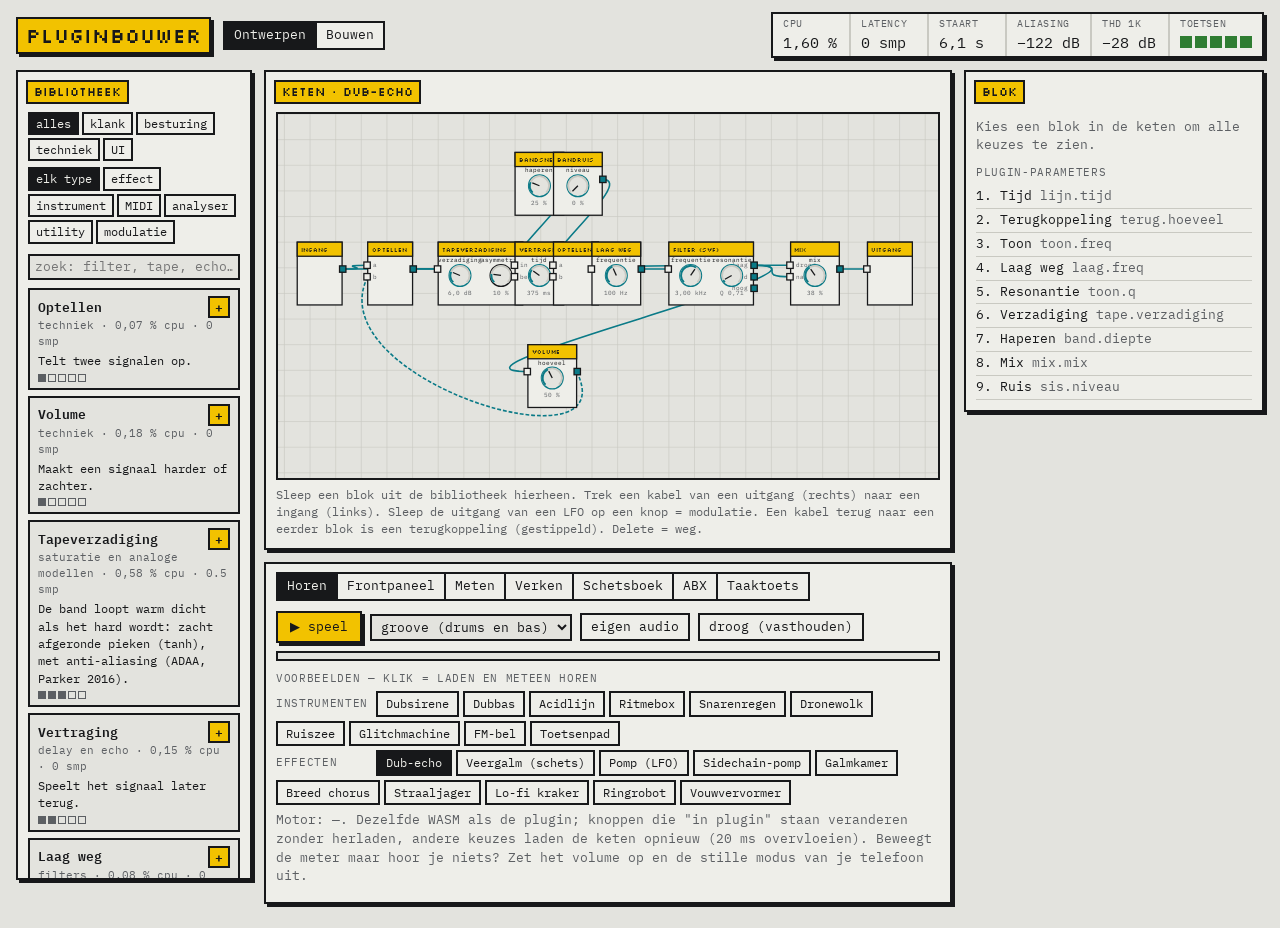
==== tool/index.html @ 1f8049a3 "Uitslag van de verse gesprekken: pakket v3 als effect (F4) en als instrument (G1–G3) F4 haalde 6 van" ====
<!doctype html>
<html lang="nl">
<head>
<meta charset="utf-8">
<meta name="viewport" content="width=device-width, initial-scale=1">
<title>De Pluginbouwer</title>
<meta name="description" content="Ontwerp een audio-plugin uit blokken, hoor en meet hem in de browser, en exporteer het bouwpakket voor Claude Code.">
<link rel="preconnect" href="https://fonts.googleapis.com">
<link rel="preconnect" href="https://fonts.gstatic.com" crossorigin>
<link rel="stylesheet" href="https://fonts.googleapis.com/css2?family=IBM+Plex+Mono:wght@400;600&family=Silkscreen&display=swap">
<style>
/* stijl.css — de werkbank van de Pluginbouwer. Tokens en regels uit design.md: rand 2px, hoeken 0, harde offset,
   geen gradiënten, geen blur, geen ronde kaartjes. */
:root {
  --bg: #e3e3de; --panel: #eeeee9; --ink: #17181a; --muted: #5c5f63; --tape: #f2c200;
  --trace: #0a7a87; --trace2: #b0450b; --ok: #2f7d32; --bad: #b3261e; --lijn: #c9c9c2;
  --schaduw: 3px 3px 0 var(--ink);
  color-scheme: light;
}
@media (prefers-color-scheme: dark) {
  :root:not([data-theme="light"]) {
    --bg: #1b1d1f; --panel: #232629; --ink: #e7e5dd; --muted: #9a9c9e; --tape: #f2c200;
    --trace: #40cbda; --trace2: #ff9455; --ok: #6fcf73; --bad: #ff6b5e; --lijn: #34383c;
    color-scheme: dark;
  }
}
:root[data-theme="dark"] {
  --bg: #1b1d1f; --panel: #232629; --ink: #e7e5dd; --muted: #9a9c9e; --tape: #f2c200;
  --trace: #40cbda; --trace2: #ff9455; --ok: #6fcf73; --bad: #ff6b5e; --lijn: #34383c;
  color-scheme: dark;
}

* { box-sizing: border-box; }
html, body { margin: 0; }
body {
  background: var(--bg); color: var(--ink);
  font: 13px/1.45 'IBM Plex Mono', ui-monospace, Menlo, Consolas, monospace;
  font-variant-numeric: tabular-nums;
  padding-block: 12px 24px; overflow-x: hidden;
  padding-left: max(16px, env(safe-area-inset-left, 0px)); padding-right: max(16px, env(safe-area-inset-right, 0px));
}
button, input, select { font: inherit; color: inherit; }
h3 { font-family: 'Silkscreen', 'IBM Plex Mono', monospace; font-weight: 400; font-size: 14px; margin: 6px 0; letter-spacing: .02em; }
p { margin: 6px 0; }
[hidden] { display: none !important; }

/* kop en readout */
.kop { display: flex; flex-wrap: wrap; gap: 12px; align-items: center; margin-bottom: 12px; }
.logo { font-family: 'Silkscreen', monospace; font-size: 20px; background: var(--tape); color: #17181a; padding: 2px 8px; border: 2px solid var(--ink); box-shadow: var(--schaduw); }
.stand { display: flex; }
.stand .seg + .seg { border-left: 0; }
.readout { display: flex; flex-wrap: wrap; gap: 0; margin-left: auto; border: 2px solid var(--ink); background: var(--panel); box-shadow: var(--schaduw); }
.rv { display: flex; flex-direction: column; padding: 3px 10px; border-right: 2px solid var(--lijn); min-width: 78px; }
.rv:last-child { border-right: 0; }
.rl { font-size: 10px; color: var(--muted); text-transform: uppercase; letter-spacing: .06em; }
.rw { font-size: 15px; white-space: nowrap; }
.pijl { margin-left: 4px; font-size: 11px; }
.pijl.ok, .ok { color: var(--ok); }
.pijl.bad, .bad { color: var(--bad); }
.blokjes { display: flex; gap: 3px; padding-top: 4px; }
.blokje { display: inline-block; width: 12px; height: 12px; border: 2px solid var(--bad); }
.blokje.ok { background: var(--ok); border-color: var(--ok); }

/* knoppen */
.seg { background: var(--panel); border: 2px solid var(--ink); padding: 3px 9px; cursor: pointer; border-radius: 0; }
.seg:hover { background: var(--bg); }
.seg.aan { background: var(--ink); color: var(--panel); }
.knopgroot { background: var(--tape); color: #17181a; border: 2px solid var(--ink); padding: 5px 12px; cursor: pointer; box-shadow: var(--schaduw); border-radius: 0; }
.knopgroot:active { transform: translate(2px, 2px); box-shadow: 1px 1px 0 var(--ink); }
button:focus-visible, input:focus-visible, select:focus-visible { outline: 2px solid var(--trace); outline-offset: 1px; }
input, select { background: var(--bg); border: 2px solid var(--ink); border-radius: 0; padding: 2px 5px; }
input[type="range"] { padding: 0; border: 0; accent-color: var(--trace); background: transparent; }

/* werkbank */
#werk { display: grid; grid-template-columns: 236px minmax(0, 1fr) 300px; gap: 12px; align-items: start; }
#midden { display: flex; flex-direction: column; gap: 12px; min-width: 0; }
.paneel { background: var(--panel); border: 2px solid var(--ink); box-shadow: var(--schaduw); padding: 10px; position: relative; min-width: 0; }
.tape { display: inline-block; font-family: 'Silkscreen', monospace; font-size: 12px; background: var(--tape); color: #17181a; padding: 1px 6px; border: 2px solid var(--ink); margin: -2px 0 8px -2px; }
.sub { font-size: 11px; color: var(--muted); text-transform: uppercase; letter-spacing: .06em; margin: 10px 0 4px; }
.zacht { color: var(--muted); }
.tip { color: var(--muted); font-size: 12px; margin-top: 6px; }

/* bibliotheek */
#bib { max-height: calc(100vh - 90px); overflow-y: auto; position: sticky; top: 12px; }
.chips { display: flex; flex-wrap: wrap; gap: 3px; margin-bottom: 6px; }
.chips .seg { padding: 1px 6px; font-size: 12px; }
.zoek { width: 100%; margin: 4px 0 8px; }
.kaart { border: 2px solid var(--ink); background: var(--bg); padding: 6px 8px; margin-bottom: 6px; cursor: grab; }
.kaart.later { opacity: .55; cursor: default; border-style: dashed; }
.kaart.gekozen { outline: 2px solid var(--tape); }
.kn { font-weight: 600; display: flex; justify-content: space-between; align-items: center; gap: 6px; }
.ks { font-size: 11px; color: var(--muted); }
.ku { font-size: 12px; margin-top: 2px; }
.plus { border: 2px solid var(--ink); background: var(--tape); color: #17181a; width: 22px; height: 22px; padding: 0; line-height: 16px; cursor: pointer; border-radius: 0; }
.bouw { display: flex; gap: 2px; margin-top: 4px; }
.bouw i { width: 8px; height: 8px; border: 1px solid var(--muted); display: inline-block; }
.bouw i.vol { background: var(--muted); }

/* keten */
.scroller { overflow-x: auto; }
.keten { width: 100%; min-width: 560px; height: auto; display: block; background: var(--bg); border: 2px solid var(--ink); touch-action: none; user-select: none; }
.raster line { stroke: var(--lijn); stroke-width: 1; }
.kabel { fill: none; stroke: var(--trace); stroke-width: 2.5; cursor: pointer; }
.kabel.terug { stroke-dasharray: 6 3; }
.kabel.gekozen { stroke: var(--tape); stroke-width: 4; }
.kabel.sleep { stroke: var(--tape); pointer-events: none; }
.mod { fill: none; stroke: var(--trace2); stroke-width: 2; stroke-dasharray: 6 3; pointer-events: none; }
.knoop .kast { fill: var(--panel); stroke: var(--ink); stroke-width: 2; }
.knoop.gekozen .kast { stroke: var(--tape); stroke-width: 3; }
.kopbalk { fill: var(--tape); stroke: var(--ink); stroke-width: 2; cursor: move; }
.koptekst { font: 10px 'Silkscreen', monospace; fill: #17181a; pointer-events: none; }
.poort { fill: var(--panel); stroke: var(--ink); stroke-width: 2; }
.poort.uit { fill: var(--trace); cursor: crosshair; }
.poort.modpoort { fill: var(--trace2); }
.poortnaam { font-size: 9px; fill: var(--muted); pointer-events: none; }
.poortnaam.r { text-anchor: end; }
.knop { cursor: ns-resize; }
.knopvlak { fill: var(--bg); stroke: var(--ink); stroke-width: 2; }
.knop.plugin .knopvlak { stroke: var(--trace); }
.boogbak { fill: none; stroke: var(--lijn); stroke-width: 3; }
.boog { fill: none; stroke: var(--trace); stroke-width: 3; }
.boog.gemod { stroke: var(--trace2); }
.naald { stroke: var(--ink); stroke-width: 2; }
.knoplabel, .knopwaarde { font-size: 10px; fill: var(--ink); text-anchor: middle; pointer-events: none; }
.knopwaarde { fill: var(--muted); }
.melding { position: fixed; z-index: 5; right: calc(16px + env(safe-area-inset-right, 0px)); bottom: calc(16px + env(safe-area-inset-bottom, 0px)); background: var(--ink); color: var(--panel); padding: 4px 10px; border: 2px solid var(--tape); }

/* inspector */
#inspector h3 { margin-top: 0; }
.let { border-left: 4px solid var(--trace2); padding-left: 6px; }
.regel { padding: 2px 0; border-bottom: 1px solid var(--lijn); }
.fouten { color: var(--bad); margin-top: 8px; }
.kv { border-collapse: collapse; margin: 8px 0; width: 100%; }
.kv td { padding: 2px 6px 2px 0; border-bottom: 1px solid var(--lijn); vertical-align: top; }
.kv td:first-child { color: var(--muted); white-space: nowrap; }
.knoprij { display: grid; grid-template-columns: 1fr auto auto; gap: 6px; align-items: center; margin-top: 8px; }
.knoprij label { display: flex; flex-direction: column; font-size: 12px; }
.knoprij input[type="range"] { width: 100%; }
.knoprij .w { min-width: 64px; text-align: right; }
.bereik { font-size: 11px; color: var(--muted); display: flex; flex-wrap: wrap; gap: 4px; align-items: center; margin: 4px 0 2px; }
.bereik input { width: 70px; padding: 1px 3px; }
.bereik input:not([type]) { width: 110px; }
.bereik.mod { border-left: 4px solid var(--trace2); padding-left: 6px; }
#inspector .knopgroot { margin-top: 12px; }

/* tabs */
.tabs { display: flex; flex-wrap: wrap; gap: 0; margin: -2px 0 10px; }
.tabs .seg + .seg { border-left: 0; }
.rij { display: flex; flex-wrap: wrap; gap: 8px; align-items: center; margin: 6px 0; }
.rij > div { min-width: 0; }
.meterbak { height: 10px; border: 2px solid var(--ink); background: var(--bg); margin: 8px 0; }
.meterbalk { height: 100%; width: 0; background: var(--trace); }
.bestand { border: 2px solid var(--ink); padding: 3px 9px; cursor: pointer; background: var(--panel); }
.bestand input { display: none; }
.grafiek { width: 100%; max-width: 520px; height: auto; background: var(--bg); border: 2px solid var(--ink); }
.as { stroke: var(--lijn); stroke-width: 1; }
.astekst { font-size: 9px; fill: var(--muted); text-anchor: middle; }
.reeks1 { fill: none; stroke: var(--trace); stroke-width: 2; }
.balk { fill: var(--trace2); }
.kaarten { display: grid; grid-template-columns: repeat(auto-fill, minmax(220px, 1fr)); gap: 8px; margin-top: 8px; }
.kaarten .kaart { cursor: default; }
.vergelijk { border-collapse: collapse; margin-top: 10px; font-size: 12px; }
.vergelijk th, .vergelijk td { border: 2px solid var(--ink); padding: 3px 7px; text-align: left; vertical-align: top; }
.vergelijk th { background: var(--tape); color: #17181a; font-weight: 400; }
.log { background: var(--bg); border: 2px solid var(--ink); padding: 8px; max-height: 340px; overflow: auto; white-space: pre-wrap; font-size: 12px; }
details { margin-top: 8px; }
summary { cursor: pointer; }

/* frontpaneel (mockup) */
.frontpaneel { background: #2a2620; color: #f2e9d4; border: 2px solid var(--ink); box-shadow: var(--schaduw); padding: 12px; display: inline-block; max-width: 100%; }
.fpnaam { font-family: 'Silkscreen', monospace; color: var(--tape); margin-bottom: 8px; }
.fprij { display: flex; flex-wrap: wrap; gap: 6px; }
.fpvak { border: 2px solid #f2e9d4; padding: 4px; }
.fpknop { width: 76px; height: auto; display: block; }
.frontpaneel .knopvlak { fill: #3a342b; stroke: #f2e9d4; }
.frontpaneel .naald { stroke: #f2e9d4; }
.frontpaneel .knoplabel { fill: #f2e9d4; }
.frontpaneel .knopwaarde { fill: #c9bd9f; }
.frontpaneel .boog { stroke: var(--tape); }
.frontpaneel .boogbak { stroke: #5a5246; }

/* bouwen */
#bouwen .rij { align-items: stretch; }
.blok { flex: 1 1 420px; min-width: 0; overflow-x: auto; }

@media (max-width: 1100px) {
  #werk { grid-template-columns: minmax(0, 1fr) 280px; }
  #bib { grid-column: 1 / -1; position: static; max-height: 320px; }
}
@media (max-width: 720px) {
  #werk { grid-template-columns: minmax(0, 1fr); }
  .readout { margin-left: 0; width: 100%; }
  .rv { min-width: 0; flex: 1 1 30%; }
  .blok { flex-basis: 100%; }
}

/* voorbeelden en toetsen (Horen) */
.voorbeelden { display: flex; flex-wrap: wrap; gap: 4px; align-items: center; margin: 4px 0; }
.voorbeelden > .zacht { min-width: 96px; font-size: 11px; text-transform: uppercase; letter-spacing: .06em; }
.voorbeelden .seg { padding: 2px 8px; font-size: 12px; }
.pad { display: flex; flex-wrap: wrap; gap: 0; margin: 6px 0; touch-action: none; user-select: none; }
.pad .seg { min-width: 40px; height: 44px; font-family: 'Silkscreen', monospace; }
.pad .seg + .seg { border-left: 0; }

</style>
</head>
<body>
<noscript>De Pluginbouwer heeft JavaScript nodig (de ketenmotor draait als WebAssembly).</noscript>
<script>
globalThis.PB_DATA = {"motor":"AGFzbQEAAAABvwEbYAN/f38Bf2AAAX9gAXwBf2ABfwBgAn9/AX9gAn98AX9gAX8Bf2ADf3x/AGACf3wAYAF8AXxgA39/fABgBH98fH8AYAJ/fwF8YAF/AXxgA39/fwBgBX9/f39/AGAFf3x8fHwAYAR/fHx8AXxgBH9/f38BfGACf3wBfGAFf3x8fHwBfGAFf3x8f3wBfGAHf3x8fHx8fAF8YAZ/fHx8fHwBfGAHf3x8fHx/fAF8YAh/fHx8fHx8fAF8YAN/[base64]/[base64]/QQAhAQJAAkBBAC0AwMiAgABFDQACQEEALQDByICAAA0AQQEhAQwBCwJAQQAtAMLIgIAADQBBAiEBDAELAkBBAC0Aw8iAgAANAEEDIQEMAQsCQEEALQDEyICAAA0AQQQhAQwBC0F/IQFBAC0AxciAgAANAUEFIQELAkAgAUECdEHQyICAAGoiAigCAA0AAkBBACgCkOO2gAAiAw0AQaDj9oAAIQNBAEGg4/aAADYCkOO2gAALAkAgA0EPakFwcSIDQYCAgAxqIgQ/AEEQdCIFTQ0AIAMgBWtB//+DDGpBEHZAAEF/Rw0AIAJBADYCAEF/[base64]/////DzcDACAFQcABakKAgICAgICA+D83AwAgBUG4AWpCADcDACAFQbABakF/NgIAIAVBqAFqQQA6AAAgBUGgAWpCADcDACAFQZgBakL/////DzcDACAFQZABakKAgICAgICA+D83AwAgBUGIAWpCADcDACAFQYABakF/NgIAIAVB+ABqQQA6AAAgBUHwAGpCADcDACAFQegAakL/////DzcDACAFQeAAakKAgICAgICA+D83AwAgBUHYAGpCADcDACAFQdAAakF/NgIAIAVByABqQQA6AAAgBUHAAGpCADcDACAFQThqQv////8PNwMAIAVBMGpCgICAgICAgPg/NwMAIAVBKGpCADcDACAFQSBqQX82AgAgBUEYakEANgIAIAVBEGpCgICAgHA3AwAgBUEIakKAgICAcDcDACAEQegBaiIEQYA6Rw0AC0GAeCEEA0AgAyAEaiIFQYDDAGpCADcDACAFQfjCAGpCADcDACAFQfDCAGpCgICAgICAgPg/[base64]/[base64]///[base64]/aiIDDQALCyACQYCAgAw2AgwgAiAIKAIANgIIIAcrAwAhDCACIAIpAgg3AwAgCSAMIAIQiYCAgAAgAEHoyICAAGpBAToAAAsgAkEQaiSAgICAACAGC4cKBAF/[base64]////[base64]/[base64]/Knx0k1iUD+iIAGiRFK4HoXrUfA/[base64]/oiABokRSuB6F61HwP6JEAAAAAAAAIECgIgwgCiAMIApkGyEKCyAJQegBaiEJIAtBf2oiCw0ACyAKRAAAAAAAABBAoCEKQQEhCQNAIAkiC0EBdCEJIAogC7hkDQALIAMgC0EDdGpBEGohAwsgCEEBaiIIIAJHDQALCyADC+kjAQJ/IABCgICAgICA3PPAADcDCCAAQQA2AgBBgHohAQNAIAAgAWoiAkHoBmpCgICAgICAgPg/NwMAIAJB4AZqQgA3AwAgAkHYBmpCADcDACACQdAGakKAgICAgICA+D83AwAgAkHIBmpCADcDACACQcAGakIANwMAIAJBuAZqQoCAgICAgID4PzcDACACQbAGakIANwMAIAJBqAZqQgA3AwAgAkGgBmpCgICAgICAgPg/NwMAIAJBmAZqQgA3AwAgAkGQBmpCADcDACABQeAAaiIBDQALIABBAToAkAZBgGQhAQNAIAAgAWoiAkGAL2pCADcDACACQfguakIANwMAIAJB8C5qQgA3AwAgAkHoLmpCADcDACACQeAuakIANwMAIAJB2C5qQgA3AwAgAkHQLmpCgICAgICAgPg/[base64]/yz5pOo+z83AwAgAkHw0gBqQgA3AwAgAkHo0gBqQgA3AwAgAkHg0gBqQoCAgICAgID4PzcDACACQdjSAGpCADcDACACQdDSAGpCADcDACACQcjSAGpCADcDACACQcDSAGpCADcDACACQbjSAGpCADcDACACQbDSAGpCzff8s+aTqPs/[base64]/fzcDACACQeDuAWpCgICAgICAgPi/fzcDACACQdzuAWpBADoAACACQdjuAWpBADYCACACQdDuAWpCADcDACACQcjuAWpCADcDACACQcDuAWpCADcDACACQbjuAWpCADcDACACQbDuAWpCgICAgICAgPi/fzcDACACQajuAWpCgICAgICAgPi/fzcDACACQaTuAWpBADoAACACQaDuAWpBADYCACACQZjuAWpCADcDACABQfAAaiIBDQALQYBgIQEDQCAAIAFqIgJBkI8CakIANwMAIAJBiI8CakKAgICAgICA+L9/NwMAIAJBgI8CakKAgICAgICA+L9/NwMAIAJB+I4CakEANgIAIAJB8I4CakIANwMAIAJB6I4CakIANwMAIAJB4I4CakKAgICAkLfem55/NwMAIAJB2I4CakIANwMAIAJB0I4CakIANwMAIAJByI4CakKAgICAgICA+L9/NwMAIAJBwI4CakKAgICAgICA+L9/NwMAIAJBuI4CakEANgIAIAJBsI4CakIANwMAIAJBqI4CakIANwMAIAJBoI4CakKAgICAkLfem55/NwMAIAJBmI4CakIANwMAIAFBgAFqIgENAAtBgFAhAQNAIAAgAWoiAkHQvwJqQbnz3fF5NgIAIAJByL8CakIANwMAIAJBwL8CakIANwMAIAJBuL8CakIANwMAIAJBsL8CakIANwMAIAJBqL8CakKAgICAgICA+L9/[base64]/fzcDACACQcC+AmpCADcDACACQbi+AmpCADcDACACQbC+AmpCADcDACACQai+AmpCADcDACACQaC+AmpCADcDACACQZi+AmpCADcDACABQcABaiIBDQALQYDAfiEBA0AgACABaiICQZCBBGpCADcDACACQYiBBGpCgICAgICAgPi/fzcDACACQYCBBGpCgICAgICAgPi/fzcDACACQfiABGpCgICAgICAgPi/[base64]/A2pCADcDACACQfD/A2pCADcDACACQej/A2pCADcDACACQeD/A2pCADcDACACQdj/A2pCADcDACACQdD/A2pCADcDACACQcj/A2pCADcDACACQcD/A2pCADcDACACQbj/A2pCADcDACACQbD/A2pCADcDACACQaj/A2pCADcDACACQaD/A2pCADcDACACQZj/A2pCADcDACACQZD/A2pCADcDACACQYj/A2pCADcDACACQYD/[base64]/[base64]/oqAiByAJRHY8eTXvOeo9oiIIIAcgCKEiCCAIIAggCKIiByAHIAcgByAHRNCkvnJpN2Y+okTxa9LFQb27vqCiRCzeJa9qVhE/oKJEk72+FmzBZr+gokQ+VVVVVVXFP6CioSIHokQAAAAAAAAAQCAHoaOhoSEHAkACQCAJmUQAAAAAAADgQWNFDQAgCaohCgwBC0GAgICAeCEKCyAHRAAAAAAAAPA/oCEHAkAgCkGCeEoNACAHIApB5w9qrUI0hr+iRAAAAAAAAHABoiEIDAELIAcgB6AgByAKQf8HSiILGyAKIAtrQf8Haq1CNIa/[base64]/aiIGDQALCyAQKwMARPyp8dJNYlA/[base64]/NwMAIAAgDEEYbGohAgJAAkAgACgCACIFKAIAIgZBAU4NAEQAAAAAAAAgQCEHDAELIAVB4AFqIQVEAAAAAAAAIEAhBwNAAkAgBUGofmooAgBBBUcNACAFQbR+aigCACAMRw0AIAEgBSsDAET8qfHSTWJQP6KiRFK4HoXrUfA/okQAAAAAAAAgQKAiCCAHIAggB2QbIQcLIAVB6AFqIQUgBkF/aiIGDQALCyACQZiSAWohAyAHRAAAAAAAABBAoCEHQQEhBgNAIAYiBUEBdCEGIAcgBbhkDQALAkACQAJAIARFDQAgCyAEQQ9qQXBxIhEgBGsgBUEDdGoiBk8NAQsgA0EANgIAIAJBnJIBakEANgIADAELIAMgETYCACACQZySAWogBUF/[base64]/[base64]/okQAAAAAAAAgQKBEAAAAAAAAEECgIQdBASEGA0AgBiIFQQF0IQYgByAFuGQNAAsCQAJAAkAgBEUNACALIARBD2pBcHEiESAEayAFQQN0aiIGTw0BCyAKQgA3AwAMAQsgCiARNgIAIAogBUF/[base64]/aiIGDQAMBAsLIApCADcCDCAKQQA2AhQMBgsgCkIANwNAIApBADYCSAwFCyAKQgA3AxgLIApBADYCICAPQWtqDgUAAgICAQILIAAgDEGABmxqQZi+AmohEiAAKwMIRD8r/ik0lMQ/[base64]/[base64]/oiIIRAAAAAAAACRAIAhEAAAAAAAAJEBjG0QYLURU+yEJQKIgB6MiBxCMgICAACAHEI2AgIAAoyIHIAdEAAAAAAAA8D+gozkDACAFQaiqBGogACsDCCIHRFyPwvUoXN8/[base64]/IABEpGR3NJxrREAgAaM5AxggAERQaesxxygOQCABozkDEAJAAkBE0iEzf3zZIsAgAaMiASABYQ0AIAEhAgwBC0QAAAAAAADwfyECIAFECtejcD0uhkBkDQBEAAAAAAAAAAAhAiABRNejcD0KSYfAYw0AIAEgAUT+gitlRxX3P6JEAAAAAAAA4D+gnCIDRAAA4P5CLua/oqAiASADRHY8eTXvOeo9oiICIAEgAqEiAiACIAIgAqIiASABIAEgASABRNCkvnJpN2Y+okTxa9LFQb27vqCiRCzeJa9qVhE/oKJEk72+FmzBZr+gokQ+VVVVVVXFP6CioSIBokQAAAAAAAAAQCABoaOhoSEBAkACQCADmUQAAAAAAADgQWNFDQAgA6ohBAwBC0GAgICAeCEECyABRAAAAAAAAPA/oCEBAkAgBEGCeEoNACABIARB5w9qrUI0hr+iRAAAAAAAAHABoiECDAELIAEgAaAgASAEQf8HSiIFGyAEIAVrQf8Haq1CNIa/oiECCyAARAAAAAAAAPA/IAKhOQMoC/oIAgN8An8CQAJARF44VSl6al/AIAGjIgIgAmENACACIQMMAQtEAAAAAAAA8H8hAyACRArXo3A9LoZAZA0ARAAAAAAAAAAAIQMgAkTXo3A9CkmHwGMNACACIAJE/oIrZUcV9z+iRAAAAAAAAOA/oJwiBEQAAOD+Qi7mv6KgIgIgBER2PHk17znqPaIiAyACIAOhIgMgAyADIAOiIgIgAiACIAIgAkTQpL5yaTdmPqJE8WvSxUG9u76gokQs3iWvalYRP6CiRJO9vhZswWa/oKJEPlVVVVVVxT+goqEiAqJEAAAAAAAAAEAgAqGjoaEhAgJAAkAgBJlEAAAAAAAA4EFjRQ0AIASqIQUMAQtBgICAgHghBQsgAkQAAAAAAADwP6AhAgJAIAVBgnhKDQAgAiAFQecPaq1CNIa/okQAAAAAAABwAaIhAwwBCyACIAKgIAIgBUH/B0oiBhsgBSAGa0H/B2qtQjSGv6IhAwsgAEQAAAAAAADwPyADoTkDCAJAAkBEO0PVWYyik8AgAaMiAiACYQ0AIAIhAwwBC0QAAAAAAADwfyEDIAJECtejcD0uhkBkDQBEAAAAAAAAAAAhAyACRNejcD0KSYfAYw0AIAIgAkT+gitlRxX3P6JEAAAAAAAA4D+gnCIERAAA4P5CLua/oqAiAiAERHY8eTXvOeo9oiIDIAIgA6EiAyADIAMgA6IiAiACIAIgAiACRNCkvnJpN2Y+okTxa9LFQb27vqCiRCzeJa9qVhE/oKJEk72+FmzBZr+gokQ+VVVVVVXFP6CioSICokQAAAAAAAAAQCACoaOhoSECAkACQCAEmUQAAAAAAADgQWNFDQAgBKohBQwBC0GAgICAeCEFCyACRAAAAAAAAPA/oCECAkAgBUGCeEoNACACIAVB5w9qrUI0hr+iRAAAAAAAAHABoiEDDAELIAIgAqAgAiAFQf8HSiIGGyAFIAZrQf8Haq1CNIa/oiEDCyAARAAAAAAAAPA/IAOhOQMQAkACQEQJlEpwL4vIwCABoyICIAJhDQAgAiEDDAELRAAAAAAAAPB/IQMgAkQK16NwPS6GQGQNAEQAAAAAAAAAACEDIAJE16NwPQpJh8BjDQAgAiACRP6CK2VHFfc/okQAAAAAAADgP6CcIgREAADg/kIu5r+ioCICIAREdjx5Ne856j2iIgMgAiADoSIDIAMgAyADoiICIAIgAiACIAJE0KS+cmk3Zj6iRPFr0sVBvbu+oKJELN4lr2pWET+gokSTvb4WbMFmv6CiRD5VVVVVVcU/oKKhIgKiRAAAAAAAAABAIAKho6GhIQICQAJAIASZRAAAAAAAAOBBY0UNACAEqiEFDAELQYCAgIB4IQULIAJEAAAAAAAA8D+gIQICQCAFQYJ4Sg0AIAIgBUHnD2qtQjSGv6JEAAAAAAAAcAGiIQMMAQsgAiACoCACIAVB/wdKIgYbIAUgBmtB/wdqrUI0hr+iIQMLIABEAAAAAAAA8D8gA6E5AxggACABRAAAAAAAcOdAo585AyALtAQDAXwBfgF8IAAgAESDyMltMF/kP6JEAAAAAAAA4D+gnCIBRAAAQFT7Ifm/oqAgAUQAAGAaYbTQvaKgIAFEAAAALooZo7uioCEAAkACQCABmUQAAAAAAADgQ2NFDQAgAbAhAgwBC0KAgICAgICAgIB/IQILIAAgAKIhAQJAAkACQAJAIAKnQQNxDgMAAQIDCyAAIAAgAaIgASABIAEgASABRHzVz1o62eU9okTrnCuK5uVavqCiRH3+sVfjHcc+oKJE1WHBGaABKr+gokSm+BARERGBP6CiRElVVVVVVcW/oKKgDwtEAAAAAAAA8D8gAUQAAAAAAADgP6IiAKEiA0QAAAAAAADwPyADoSAAoSABIAEgASABIAEgASABRNQ4iL7p+qi9okTEsbS9nu4hPqCiRK1SnIBPfpK+oKJEkBXLGaAB+j6gokR3UcEWbMFWv6CiRExVVVVVVaU/oKKioKAPCyAAIAAgAaIgASABIAEgASABRHzVz1o62eU9okTrnCuK5uVavqCiRH3+sVfjHcc+oKJE1WHBGaABKr+gokSm+BARERGBP6CiRElVVVVVVcW/oKKgmg8LRAAAAAAAAPA/IAFEAAAAAAAA4D+iIgChIgNEAAAAAAAA8D8gA6EgAKEgASABIAEgASABIAEgAUTUOIi+6fqovaJExLG0vZ7uIT6gokStUpyAT36SvqCiRJAVyxmgAfo+oKJEd1HBFmzBVr+gokRMVVVVVVWlP6CioqCgmgu0BAMBfAF+AXwgACAARIPIyW0wX+Q/okQAAAAAAADgP6CcIgFEAABAVPsh+b+ioCABRAAAYBphtNC9oqAgAUQAAAAuihmju6KgIQACQAJAIAGZRAAAAAAAAOBDY0UNACABsCECDAELQoCAgICAgICAgH8hAgsgACAAoiEBAkACQAJAAkAgAqdBA3EOAwABAgMLRAAAAAAAAPA/[base64]/rFX4x3HPqCiRNVhwRmgASq/oKJEpvgQERERgT+gokRJVVVVVVXFv6CioJoPC0QAAAAAAADwPyABRAAAAAAAAOA/oiIAoSIDRAAAAAAAAPA/IAOhIAChIAEgASABIAEgASABIAFE1DiIvun6qL2iRMSxtL2e7iE+oKJErVKcgE9+kr6gokSQFcsZoAH6PqCiRHdRwRZswVa/oKJETFVVVVVVpT+goqKgoJoPCyAAIAAgAaIgASABIAEgASABRHzVz1o62eU9okTrnCuK5uVavqCiRH3+sVfjHcc+oKJE1WHBGaABKr+gokSm+BARERGBP6CiRElVVVVVVcW/oKKgC/0RAhZ/[base64]/[base64]/[base64]/[base64]/[base64]/[base64]/[base64]/AXwHfyAAIAFEAAAAAAAAAAAgAUQAAAAAAAAAAGQbOQOYwgQCQCAAKAIAIgRFDQAgA0UNACAEKAIAIgVBAUgNAAJAAkAgAkQAAAAAAAAQQKIiASABRAAAAAAAALA/[base64]/[base64]/AnwGfwF8AX4CfEQAAAAAAAAAACEBAkACQCAAKAIAIgIoAgAiA0EBSA0AIAJB/AFqIQQgA0H+////[base64]/okQpXI/[base64]/[base64]/IAFEAAAAAAAAAABkGw8LRAAAAAAAAPC/IQ8CQCAHRCuHFtnO9+8/Zg0AAkAgB0T8qfHSTWJQP2NFDQAgCESamZmZmZm5P6AgAaAPC0QAAAAAAAD4fyEPAkAgB0QAAAAAAAAAAGZFDQBEAAAAAAAA8P8hDyAHRAAAAAAAAAAAYQ0AAkAgB71C//////////f/AFgNACAHIQ8MAQsgB0QAAAAAAABQQ6IgByAHRAAAAAAAABAAYyIKG70iEEI0iKdB/w9xQct3QYF4IAobaiAQQv////////8Hg0KAgICAgICA+D+EvyIPRM07f2aeoPY/ZCIKarciEUQAAOD+Qi7mP6IgD0QAAAAAAADgP6IgDyAKG0QAAAAAAADwv6AiByAHRAAAAAAAAOA/oqIiEiARRHY8eTXvOeo9oiAHIAdEAAAAAAAAAECgoyIPIBIgDyAPoiIRIBGiIg8gDyAPRJ/GeNAJmsM/okSveI4dxXHMP6CiRAT6l5mZmdk/oKIgESAPIA8gD0REUj7fEvHCP6JE3gPLlmRGxz+gokRZkyKUJEnSP6CiRJNVVVVVVeU/oKKgoKKgoSAHoaEhDwtEAAAAAAAATkAgASAIRAAAAAAAABLAIA9EDuUmFXvL2z+io0QAAAAAAADwP6CiRJqZmZmZmbk/[base64]/1MBQx/A3wKfwF9A3wjgICAgABBIGsiBSSAgICAAAJAIARFDQAgACgCACgCACEGIABBEGohByAAQRhqIQhBACEJA0AgACgCACgCBCEKAkAgAC0AkAYiC0UNAAJAIApBAUgNACAKQQNxIQxBACENAkAgCkEESQ0AIApB/P///wdxIQ5BACENIAAhDwNAIA9BGGogD0EQaisDADkDACAPQTBqIA9BKGorAwA5AwAgD0HIAGogD0HAAGorAwA5AwAgD0HgAGoiECAPQdgAaisDADkDACAQIQ8gDiANQQRqIg1HDQALCyAMRQ0AIAggDUEYbGohDwNAIA8gD0F4aisDADkDACAPQRhqIQ8gDEF/[base64]/oiAXKwMAEIyAgIAARGEyVTAqqVM/[base64]/RAAAAAAAAPA/IBIgEkQAAAAAAADwP2QbIBJEexSuR+F6hD9jG2MhHAsCQAJAIA9BsAFqKAIAIhdBAEgNACAAIBdBGGxqQRhqKwMAIA9BwAFqKwMAoiESDAELIA9BuAFqKwMAIRILAkACQCASIBhBoLIEaigCALegROn3ov4Dk60/oiISIBJhDQAgEiERDAELRAAAAAAAAPB/IREgEkQK16NwPS6GQGQNAEQAAAAAAAAAACERIBJE16NwPQpJh8BjDQAgEiASRP6CK2VHFfc/okQAAAAAAADgP6CcIhNEAADg/kIu5r+ioCISIBNEdjx5Ne856j2iIhEgEiARoSIRIBEgESARoiISIBIgEiASIBJE0KS+cmk3Zj6iRPFr0sVBvbu+oKJELN4lr2pWET+gokSTvb4WbMFmv6CiRD5VVVVVVcU/oKKhIhKiRAAAAAAAAABAIBKho6GhIRICQAJAIBOZRAAAAAAAAOBBY0UNACATqiEXDAELQYCAgIB4IRcLIBJEAAAAAAAA8D+gIRICQCAXQYJ4Sg0AIBIgF0HnD2qtQjSGv6JEAAAAAAAAcAGiIREMAQsgEiASoCASIBdB/wdKIh0bIBcgHWtB/[base64]/[base64]/[base64]/[base64]/[base64]/C9Shc3z+iIhMgEiATIBJjG0QYLURU+yEJQKIgEkQAAAAAAADwP2MbIBGjIhIQjICAgAAgEhCNgICAAKMiEiASRAAAAAAAAPA/[base64]/C9Shc3z+iIh8gEiAfIBJjG0QYLURU+yEJQKIgEkQAAAAAAADwP2MbIBOjIhIQjICAgAAhEyASEI2AgIAAIRIgACAPQZABbGogDEHIAGxqIgpBsC5qRAAAAAAAAPA/RJqZmZmZmak/IBEgEUSamZmZmZmpP2MboyIROQMAIApBmC5qRAAAAAAAAPA/[base64]/ktItDljGyATIBNEoMLr/ktItLlkGzkDACAKQdAuaiAROQMAIAtEAAAAAAAAAAAgEiASoCAfoSITIBNEoMLr/ktItDljGyATIBNEoMLr/ktItLlkGzkDACANIBI5AwAgDSAROQMIIA0gDisDADkDEAwPCwJAAkAgCkE4aigCAEF/Sg0AIApB6ABqKAIAQQBIDQELIApB4AFqKwMAIREgACAPQQAgDBCfgICAACESRPyp8dJNYlA/IAAgD0EBIAwQn4CAgAAiEyATRPyp8dJNYlA/YxsiEyAToCEfRBgtRFT7IRlAIAArAwgiE0Rcj8L1KFzfP6IiICASICAgEmMbRBgtRFT7IRlAoiASRAAAAAAAAPA/[base64]/ISELIBUgICARRAAAAAAAAPA/[base64]/ktItDljGyARIBFEoMLr/ktItLlkGzkDACALRAAAAAAAAAAAIB8gEiAKQaASaisDAKIgEyAKQbASaisDAKKhoCISIBJEoMLr/ktItDljGyASIBJEoMLr/[base64]/IREMAQsgACAVQTBsaiALaiAOQRBqKAIAQQN0akGYBmorAwAhEQsgEiARoiETAkACQCAAIA9BAyAMEJ+AgIAARHsUrkfheoQ/okTp96L+A5OtP6IiEiASYQ0AIBIhEQwBC0QAAAAAAADwfyERIBJECtejcD0uhkBkDQBEAAAAAAAAAAAhESASRNejcD0KSYfAYw0AIBIgEkT+gitlRxX3P6JEAAAAAAAA4D+gnCIfRAAA4P5CLua/oqAiEiAfRHY8eTXvOeo9oiIRIBIgEaEiESARIBEgEaIiEiASIBIgEiASRNCkvnJpN2Y+okTxa9LFQb27vqCiRCzeJa9qVhE/oKJEk72+FmzBZr+gokQ+VVVVVVXFP6CioSISokQAAAAAAAAAQCASoaOhoSESAkACQCAfmUQAAAAAAADgQWNFDQAgH6ohDgwBC0GAgICAeCEOCyASRAAAAAAAAPA/oCESAkAgDkGCeEoNACASIA5B5w9qrUI0hr+iRAAAAAAAAHABoiERDAELIBIgEqAgEiAOQf8HSiIVGyAOIBVrQf8Haq1CNIa/oiERCyATIBGiIRICQCAAKAIAIBBqQRRqKAIAQQBIDQAgACAPQQIgDBCfgICAACERAkACQCAAKAIAIBBqIhBBFGooAgAiDkEATg0ARAAAAAAAAAAAIRMMAQsgACAOQTBsaiALaiAQQRhqKAIAQQN0akGYBmorAwAhEwsgEiARIBOiRAAAAAAAAPA/[base64]/[base64]/oKIiEiARoaKgIhEgEUSgwuv+S0i0OWMbIBEgEUSgwuv+S0i0uWQbIhM5AwAgCkHImAFqIgtEAAAAAAAAAAAgCysDACIRIApBqJgBaisDACASIBGhoqAiESARRKDC6/5LSLQ5YxsgESARRKDC6/5LSLS5ZBsiHzkDACAKQdCYAWoiC0QAAAAAAAAAACALKwMAIhEgCkGwmAFqKwMAIBIgEaGioCIRIBFEoMLr/ktItDljGyARIBFEoMLr/ktItLlkGyIROQMAIA0gACAPQQAgDBCfgICAACARRKmAQfO1Pjc/oiAfRGiXb31Yb1Q/oiASRJUlnfXnqkI/oiATRHnLF6wfOHo/[base64]/[base64]/[base64]/[base64]/IBEgEUQAAAAAAADwP2QbRAAAAAAAAPA/oEQYLURU+yHpP6IgEUQAAAAAAADwv2MbIRECQCAMDQAgERCNgICAACETDAELIBEQjICAgAAhEwsgDSASIBOiOQMACyAPQQFqIg8gBkcNAAsLIAxBAWoiDCADRw0ACwsgCUEBaiIJIARHDQALCyAFQSBqJICAgIAAC7wXBgJ/[base64]/oIrZUcV9z+iRAAAAAAAAOA/oJwiB0QAAOD+Qi7mv6KgIgUgB0R2PHk17znqPaIiBiAFIAahIgYgBiAGIAaiIgUgBSAFIAUgBUTQpL5yaTdmPqJE8WvSxUG9u76gokQs3iWvalYRP6CiRJO9vhZswWa/oKJEPlVVVVVVxT+goqEiBaJEAAAAAAAAAEAgBaGjoaEhBQJAAkAgB5lEAAAAAAAA4EFjRQ0AIAeqIQQMAQtBgICAgHghBAsgBUQAAAAAAADwP6AhBQJAIARBgnhKDQAgBSAEQecPaq1CNIa/okQAAAAAAABwAaIhBgwBCyAFIAWgIAUgBEH/B0oiCBsgBCAIa0H/[base64]/RAAAAAAAAPA/IAQbIQYMAQsCQAJAIAZELUMc6+I2Gj9jRQ0AIAZEAAAAAAAA8D8gBiAGoiIHIAdEERERERERwb+iRFVVVVVVVdU/oKKhoiEGDAELAkACQCAGRAAAAAAAAADAoiIGIAZhDQAgBiEHDAELRAAAAAAAAPB/IQcgBkQK16NwPS6GQGQNAEQAAAAAAAAAACEHIAZE16NwPQpJh8BjDQAgBiAGRP6CK2VHFfc/okQAAAAAAADgP6CcIglEAADg/kIu5r+ioCIGIAlEdjx5Ne856j2iIgcgBiAHoSIHIAcgByAHoiIGIAYgBiAGIAZE0KS+cmk3Zj6iRPFr0sVBvbu+oKJELN4lr2pWET+gokSTvb4WbMFmv6CiRD5VVVVVVcU/oKKhIgaiRAAAAAAAAABAIAaho6GhIQYCQAJAIAmZRAAAAAAAAOBBY0UNACAJqiEEDAELQYCAgIB4IQQLIAZEAAAAAAAA8D+gIQYCQCAEQYJ4Sg0AIAYgBEHnD2qtQjSGv6JEAAAAAAAAcAGiIQcMAQsgBiAGoCAGIARB/wdKIgMbIAQgA2tB/wdqrUI0hr+iIQcLRAAAAAAAAPA/IAehIAdEAAAAAAAA8D+goyEGCyAGmiAGIAVEAAAAAAAAAABjGyEGCyAAIAFBA3RqQZi6AWoiBCAGOQMAIAUQrYCAgAAhBSAEKwMAIQYMBQsgBEE4aigCAEF/Sg0CIAAgAUEFdGpBmNIAaiEEAkACQCADIAFB6AFsaiIDQSBqKAIAIghBAEgNACAAIAhBGGxqQRhqKwMAIANBMGorAwCiIQUMAQsgA0EoaisDACEFCyAERBgtRFT7IQlAIAArAwgiBkRcj8L1KFzfP6IiByAFIAcgBWMbRBgtRFT7IQlAoiAFRAAAAAAAAPA/YxsgBqMiBRCMgICAACAFEI2AgIAAoyIFIAVEAAAAAAAA8D+gozkDAAJAAkAgACgCACABQegBbGoiAUEgaigCACIDQX9KDQAgAUEoaisDACEFDAELIAAgA0EYbGpBGGorAwAgAUEwaisDAKIhBQsgBEQYLURU+yEJQCAAKwMIIgZEXI/C9Shc3z+iIgcgBSAHIAVjG0QYLURU+yEJQKIgBUQAAAAAAADwP2MbIAajIgUQjICAgAAgBRCNgICAAKMiBSAFRAAAAAAAAPA/[base64]/YxsgB6MiBRCMgICAACEHIAUQjYCAgAAhBSAERAAAAAAAAPA/RJqZmZmZmak/IAYgBkSamZmZmZmpP2MboyIGOQMYIAREAAAAAAAA8D8gByAFoyIFIAYgBaCiRAAAAAAAAPA/[base64]/YxsgB6MiBRCMgICAACEHIAUQjYCAgAAhBSAERAAAAAAAAPA/RJqZmZmZmak/IAYgBkSamZmZmZmpP2MboyIGOQNgIAREAAAAAAAA8D8gByAFoyIFIAYgBaCiRAAAAAAAAPA/oKMiBjkDSCAEIAUgBqIiBjkDUCAEIAUgBqI5A1gPCyAEQThqKAIAQX9KDQAgAyABQegBbCILaiIIQegAaigCAEF/[base64]/C9Shc3z+iIgkgBSAJIAVjG0QYLURU+yEZQKIgBUQAAAAAAADwP2MbIAejIgUQjYCAgAAhByAFEIyAgIAARPyp8dJNYlA/IAYgBkT8qfHSTWJQP2MbIgUgBaCjIQUCQAJAAkACQAJAIAoOAwABAgMLRAAAAAAAAPA/IAehIgZEAAAAAAAA4D+iIg4hCQwDCyAHRAAAAAAAAPA/oCIJmiEGIAlEAAAAAAAA4D+iIg4hCQwCCyAFmiEJRAAAAAAAAAAAIQYgBSEODAELIAdEAAAAAAAAAMCiIQZEAAAAAAAA8D8hDkQAAAAAAADwPyEJCyAAIARqIgFBuBJqRAAAAAAAAPA/[base64]/IAAgACsDUCAAKwNIoCIBOQNIAkACQCABRAAAAAAAAPA/[base64]/oCIBRAAAAAAAAPA/Zg0ACyAAIAg2AmggACABOQNIIAAgAzkDQCAAIAU5AyggACAGOQMgIAAgBzkDGCAAIAQ5AzggACACOQMwCyAAIAArA1ggACsDYCACRLgehetRuI4/okTAs/eq2dlFQKJEAAAAAAAA8D+goqAiBkQYLURU+yEZwKAgBiAGRBgtRFT7IRlAZhsiBkQYLURU+yEZQKAgBiAGRAAAAAAAAAAAYxsiBjkDWCAEIAEgAyAEoaKgRDBCPgnolW0/oiAGEIyAgIAAROPqJg/tBWg/oqALhQMBA38gACAAKwMQRBEREREREbE/RAAAAAAAOI9AIAEgAUQAAAAAADiPQGQbRBEREREREbE/oiABRAAAAAAAAPA/YxtEAAAAAAAAAABEzczMzMzM3D8gAyADRM3MzMzMzNw/ZBsgA0QAAAAAAAAAAGMbIgOaIAMgACgCBCIFQQFxG0QAAAAAAADwP6AgBKKjoCIDOQMQAkAgA0QAAAAAAADwP2ZFDQAgACADRAAAAAAAAPC/[base64]/RzoADAJAIAZBgH9GDQAgACAGNgIICyAHQdCIgIAAai8BACAFQQ9zdkEBcSEFCyAAIAU6AA0LC6UFBAJ8AX8BfAF/[base64]/IAIgAkQAAAAAAADwP2QbIAJEAAAAAAAAAABjGyICRAAAAAAAAAAAZQ0AIAUgACsDECIHoSEFAkACQES4HoXrUbiuvyAERAAAAAAAABjAoiABRHsUrkfheoQ/YxsgAiADoqMiASABYQ0AIAEhAgwBC0QAAAAAAADwfyECIAFECtejcD0uhkBkDQBEAAAAAAAAAAAhAiABRNejcD0KSYfAYw0AIAEgAUT+gitlRxX3P6JEAAAAAAAA4D+gnCIDRAAA4P5CLua/oqAiASADRHY8eTXvOeo9oiICIAEgAqEiAiACIAIgAqIiASABIAEgASABRNCkvnJpN2Y+okTxa9LFQb27vqCiRCzeJa9qVhE/oKJEk72+FmzBZr+gokQ+VVVVVVXFP6CioSIBokQAAAAAAAAAQCABoaOhoSEBAkACQCADmUQAAAAAAADgQWNFDQAgA6ohBgwBC0GAgICAeCEGCyABRAAAAAAAAPA/oCEBAkAgBkGCeEoNACABIAZB5w9qrUI0hr+iRAAAAAAAAHABoiECDAELIAEgAaAgASAGQf8HSiIIGyAGIAhrQf8Haq1CNIa/[base64]/okQAAAAAAADgP6CcIgtEAADg/kIu5r+ioCIJIAtEdjx5Ne856j2iIgogCSAKoSIKIAogCiAKoiIJIAkgCSAJIAlE0KS+cmk3Zj6iRPFr0sVBvbu+oKJELN4lr2pWET+gokSTvb4WbMFmv6CiRD5VVVVVVcU/oKKhIgmiRAAAAAAAAABAIAmho6GhIQkCQAJAIAuZRAAAAAAAAOBBY0UNACALqiEFDAELQYCAgIB4IQULIAlEAAAAAAAA8D+gIQkCQCAFQYJ4Sg0AIAcgCSAFQecPaq1CNIa/okQAAAAAAABwAaKiIQcMAwsgCSAJoCAJIAVB/wdKIgMbIAUgA2tB/wdqrUI0hr+iIQoLIAcgCqIhBwwBCwJAAkAgBkEATg0ARAAAAAAAAPA/IQsMAQsgBCAGQQV0akGQOmorAwAgACsDAKEgBCABQegBbGogAkEwbGpBMGorAwCiIQsLIAcgCSAKIAuioqAhBwsgBkEASA0AIAArAwAgBCABQegBbGogAkEwbGpBMGorAwAiCaIiCiAJIAQgBkEFdGpBkDpqKwMAoiIJIAcgByAJZBsgByAKYxshBwsgBwuJBQQDfAF/[base64]/oIrZUcV9z+iRAAAAAAAAOA/oJwiB0QAAOD+Qi7mv6KgIgMgB0R2PHk17znqPaIiBiADIAahIgYgBiAGIAaiIgMgAyADIAMgA0TQpL5yaTdmPqJE8WvSxUG9u76gokQs3iWvalYRP6CiRJO9vhZswWa/oKJEPlVVVVVVxT+goqEiA6JEAAAAAAAAAEAgA6GjoaEhAwJAAkAgB5lEAAAAAAAA4EFjRQ0AIAeqIQUMAQtBgICAgHghBQsgA0QAAAAAAADwP6AhAwJAIAVBgnhKDQAgAyAFQecPaq1CNIa/okQAAAAAAABwAaIhBgwBCyADIAOgIAMgBUH/B0oiCBsgBSAIa0H/B2qtQjSGv6IhBgtEAAAAAAAA8D8gBqEgBkQAAAAAAADwP6CjIQMLIAOaIAMgBEQAAAAAAAAAAGMbIQQLIAAgAjkDCCAAIAE5AwAgBAuiBQQCfAF/[base64]/Y0UNACAGRAAAAAAAAPA/IAYgBqIiBSAFRBEREREREcG/okRVVVVVVVXVP6CioaIhBgwBCwJAAkAgBkQAAAAAAAAAwKIiBiAGYQ0AIAYhBQwBC0QAAAAAAADwfyEFIAZECtejcD0uhkBkDQBEAAAAAAAAAAAhBSAGRNejcD0KSYfAYw0AIAYgBkT+gitlRxX3P6JEAAAAAAAA4D+gnCIIRAAA4P5CLua/oqAiBiAIRHY8eTXvOeo9oiIFIAYgBaEiBSAFIAUgBaIiBiAGIAYgBiAGRNCkvnJpN2Y+okTxa9LFQb27vqCiRCzeJa9qVhE/oKJEk72+FmzBZr+gokQ+VVVVVVXFP6CioSIGokQAAAAAAAAAQCAGoaOhoSEGAkACQCAImUQAAAAAAADgQWNFDQAgCKohBwwBC0GAgICAeCEHCyAGRAAAAAAAAPA/oCEGAkAgB0GCeEoNACAGIAdB5w9qrUI0hr+iRAAAAAAAAHABoiEFDAELIAYgBqAgBiAHQf8HSiIJGyAHIAlrQf8Haq1CNIa/oiEFC0QAAAAAAADwPyAFoSAFRAAAAAAAAPA/oKMhBgsgBpogBiACRAAAAAAAAAAAYxshAgsgAiADoSEDCyAAIAQ5AwggACABOQMAIAMLxAIDAn8FfAJ/AkAgACgCACICDQBEAAAAAAAAAAAPCyAAKAIEIgNBfWq4IgREAAAAAAAA8D8gASABRAAAAAAAAPA/YxsiASABIARkGyIBIAGcIgShIgFEAAAAAAAAAMCgIgUgAUQAAAAAAADwP6AiBiABRAAAAAAAAPC/oCIHoqJEAAAAAAAA4D+iIQgCQAJAIAREAAAAAAAA8EFjIAREAAAAAAAAAABmcUUNACAEqyEJDAELQQAhCQsgAiAAKAIIIgogCWsiAEF+aiADcUEDdGorAwAgByABIAaiIgSiRFVVVVVVVcU/oqIgAiAAIANxQQN0aisDACAIoiACIABBAWogA3FBA3RqKwMAIAUgByABoqJEVVVVVVVVxT+ioqEgAiAKIAlBf3NqIANxQQN0aisDACAFIASiRAAAAAAAAOA/oqKhoAuJBgEDfESV1iboCy4RPkRcj8L1KFzfv0Rcj8L1KFzfPyABIAKjIgIgAkRcj8L1KFzfP2QbIgIgAkRcj8L1KFzfv2MbIgGaIAEgAUQAAAAAAAAAAGMbIgIgAkSV1iboCy4RPmMbIQUgACsDACECAkACQAJAAkACQCADQX9qDgMAAQIDCyACIAKgRAAAAAAAAPC/oCEEAkAgAiAFY0UNACAEIAIgBaMiBSAFoCAFIAWioUQAAAAAAADwv6ChIQUMBAtEAAAAAAAAAAAhBgJARAAAAAAAAPA/IAWhIAJjRQ0AIAJEAAAAAAAA8L+gIAWjIgUgBSAFIAWioKBEAAAAAAAA8D+gIQYLIAQgBqEhBQwDCyACRAAAAAAAAPA/oER7FK5H4XqUP0Rcj8L1KFzvPyAEIAREXI/C9Shc7z9kGyAERHsUrkfhepQ/YxsiBqEiBEQAAAAAAADwv6AgBCAERAAAAAAAAPA/ZhshBEQAAAAAAADwP0QAAAAAAADwvyACIAZjGyEHAkACQCACIAVjRQ0AIAIgBaMiBiAGoCAGIAaioUQAAAAAAADwv6AhBgwBC0QAAAAAAAAAACEGRAAAAAAAAPA/IAWhIAJjRQ0AIAJEAAAAAAAA8L+gIAWjIgYgBiAGIAaioKBEAAAAAAAA8D+gIQYLIAcgBqAhBgJAIAQgBWNFDQAgBiAEIAWjIgUgBaAgBSAFoqFEAAAAAAAA8L+goSEFDAMLRAAAAAAAAAAAIQcCQEQAAAAAAADwPyAFoSAEY0UNACAERAAAAAAAAPC/oCAFoyIFIAUgBSAFoqCgRAAAAAAAAPA/oCEHCyAGIAehIQUMAgsgAkQAAAAAAAAQQKIiBUQAAAAAAADwv6BEAAAAAAAACEAgBaEgAkQAAAAAAADgP2MbIQUMAQsgAkQYLURU+yEZQKIQjICAgAAhBSAAKwMAIQILIAAgASACoCICRAAAAAAAAPC/oCACIAJEAAAAAAAA8D9mGyICRAAAAAAAAPA/oCACIAJEAAAAAAAAAABjGzkDACAFC5QLAgN/AnwgAC0ADCEHAkACQAJAIAFEAAAAAAAA4D9kIghFDQBBASEJIAdB/wFxRQ0BCyAIDQFBBCEJIAdB/wFxRQ0BCyAAIAk2AggLIAAgCDoADCAERAAAAAAAAPA/ZCEIIAArAzAhAQJAAkAgACsDECADYg0AIAEgBmENAQsgACADOQMQAkACQEQWVbW7sWsSwEQtQxzr4jYaP0QAAAAAgIQuQSADIANEAAAAAICELkFkG0T8qfHSTWJQP6IgA0SamZmZmZm5P2MbIAaioyIDIANhDQAgAyEKDAELRAAAAAAAAPB/IQogA0QK16NwPS6GQGQNAEQAAAAAAAAAACEKIANE16NwPQpJh8BjDQAgAyADRP6CK2VHFfc/okQAAAAAAADgP6CcIgtEAADg/kIu5r+ioCIDIAtEdjx5Ne856j2iIgogAyAKoSIKIAogCiAKoiIDIAMgAyADIANE0KS+cmk3Zj6iRPFr0sVBvbu+oKJELN4lr2pWET+gokSTvb4WbMFmv6CiRD5VVVVVVcU/oKKhIgOiRAAAAAAAAABAIAOho6GhIQMCQAJAIAuZRAAAAAAAAOBBY0UNACALqiEHDAELQYCAgIB4IQcLIANEAAAAAAAA8D+gIQMCQCAHQYJ4Sg0AIAMgB0HnD2qtQjSGv6JEAAAAAAAAcAGiIQoMAQsgAyADoCADIAdB/wdKIgkbIAcgCWtB/wdqrUI0hr+iIQoLIAAgCjkDIAtEAAAAAAAA8D8gBCAIGyEDIAREAAAAAAAAAABjIQgCQAJAIAArAxggBWINACABIAZhDQELIAAgBTkDGAJAAkBEFlW1u7FrEsBELUMc6+I2Gj9EAAAAAICELkEgBSAFRAAAAACAhC5BZBtE/Knx0k1iUD+iIAVEmpmZmZmZuT9jGyAGoqMiBSAFYQ0AIAUhBAwBC0QAAAAAAADwfyEEIAVECtejcD0uhkBkDQBEAAAAAAAAAAAhBCAFRNejcD0KSYfAYw0AIAUgBUT+gitlRxX3P6JEAAAAAAAA4D+gnCIBRAAA4P5CLua/oqAiBSABRHY8eTXvOeo9oiIEIAUgBKEiBCAEIAQgBKIiBSAFIAUgBSAFRNCkvnJpN2Y+okTxa9LFQb27vqCiRCzeJa9qVhE/oKJEk72+FmzBZr+gokQ+VVVVVVXFP6CioSIFokQAAAAAAAAAQCAFoaOhoSEFAkACQCABmUQAAAAAAADgQWNFDQAgAaohBwwBC0GAgICAeCEHCyAFRAAAAAAAAPA/oCEFAkAgB0GCeEoNACAFIAdB5w9qrUI0hr+iRAAAAAAAAHABoiEEDAELIAUgBaAgBSAHQf8HSiIJGyAHIAlrQf8Haq1CNIa/[base64]/[base64]/4+ZiqEbwKJEexSuR+F6hD9EAAAAAAAAWUAgAyADRAAAAAAAAFlAZBsgA0R7FK5H4XqEP2MbIAWioyIDIANhDQAgAyEFDAELRAAAAAAAAPB/IQUgA0QK16NwPS6GQGQNAEQAAAAAAAAAACEFIANE16NwPQpJh8BjDQAgAyADRP6CK2VHFfc/okQAAAAAAADgP6CcIgFEAADg/kIu5r+ioCIDIAFEdjx5Ne856j2iIgUgAyAFoSIFIAUgBSAFoiIDIAMgAyADIANE0KS+cmk3Zj6iRPFr0sVBvbu+oKJELN4lr2pWET+gokSTvb4WbMFmv6CiRD5VVVVVVcU/oKKhIgOiRAAAAAAAAABAIAOho6GhIQMCQAJAIAGZRAAAAAAAAOBBY0UNACABqiEHDAELQYCAgIB4IQcLIANEAAAAAAAA8D+gIQMCQCAHQYJ4Sg0AIAMgB0HnD2qtQjSGv6JEAAAAAAAAcAGiIQUMAQsgAyADoCADIAdB/wdKIgkbIAcgCWtB/wdqrUI0hr+iIQULIAAgBTkDOAsgACAERAAAAAAAAPC/[base64]/5LSLQ5YxsgBCAERKDC6/5LSLS5ZBshBAJAIAAoAgAiB0UNACAAIAAoAghBAWogACgCBHEiCTYCCCAHIAlBA3RqIAQ5AwALIAQLhxECAnwCfwJAIAFEAAAAAAAA4D9kRQ0AIAArAyhEAAAAAAAA4D9lRQ0AIABCgICAgICAgPg/NwMYIABCgICAgICAgPg/NwMQIABCgICAgICAgPg/NwMIIABCADcDAAsgACABOQMoAkACQCAAKwMwIARiDQAgACsDUCAGYQ0BCyAAIAY5A1AgACAEOQMwAkACQESg/4+ZiqEbwET8qfHSTWJQP0QAAAAAAGr4QCAEIAREAAAAAABq+EBkG0T8qfHSTWJQP6IgBEQAAAAAAADwP2MbIgcgBqKjIgQgBGENACAEIQEMAQtEAAAAAAAA8H8hASAERArXo3A9LoZAZA0ARAAAAAAAAAAAIQEgBETXo3A9CkmHwGMNACAEIARE/oIrZUcV9z+iRAAAAAAAAOA/oJwiCEQAAOD+Qi7mv6KgIgQgCER2PHk17znqPaIiASAEIAGhIgEgASABIAGiIgQgBCAEIAQgBETQpL5yaTdmPqJE8WvSxUG9u76gokQs3iWvalYRP6CiRJO9vhZswWa/oKJEPlVVVVVVxT+goqEiBKJEAAAAAAAAAEAgBKGjoaEhBAJAAkAgCJlEAAAAAAAA4EFjRQ0AIAiqIQkMAQtBgICAgHghCQsgBEQAAAAAAADwP6AhBAJAIAlBgnhKDQAgBCAJQecPaq1CNIa/okQAAAAAAABwAaIhAQwBCyAEIASgIAQgCUH/B0oiChsgCSAKa0H/B2qtQjSGv6IhAQsgACABOQM4AkACQESg/4+ZiqEbwCAHRAAAAAAAAOA/oiAGoqMiBCAEYQ0AIAQhAQwBC0QAAAAAAADwfyEBIARECtejcD0uhkBkDQBEAAAAAAAAAAAhASAERNejcD0KSYfAYw0AIAQgBET+gitlRxX3P6JEAAAAAAAA4D+gnCIHRAAA4P5CLua/oqAiBCAHRHY8eTXvOeo9oiIBIAQgAaEiASABIAEgAaIiBCAEIAQgBCAERNCkvnJpN2Y+okTxa9LFQb27vqCiRCzeJa9qVhE/oKJEk72+FmzBZr+gokQ+VVVVVVXFP6CioSIEokQAAAAAAAAAQCAEoaOhoSEEAkACQCAHmUQAAAAAAADgQWNFDQAgB6ohCQwBC0GAgICAeCEJCyAERAAAAAAAAPA/oCEEAkAgCUGCeEoNACAEIAlB5w9qrUI0hr+iRAAAAAAAAHABoiEBDAELIAQgBKAgBCAJQf8HSiIKGyAJIAprQf8Haq1CNIa/oiEBCyAAIAE5A0ACQAJARKD/j5mKoRvAIAZE7FG4HoXroT+ioyIEIARhDQAgBCEBDAELRAAAAAAAAPB/IQEgBEQK16NwPS6GQGQNAEQAAAAAAAAAACEBIARE16NwPQpJh8BjDQAgBCAERP6CK2VHFfc/okQAAAAAAADgP6CcIgdEAADg/kIu5r+ioCIEIAdEdjx5Ne856j2iIgEgBCABoSIBIAEgASABoiIEIAQgBCAEIARE0KS+cmk3Zj6iRPFr0sVBvbu+oKJELN4lr2pWET+gokSTvb4WbMFmv6CiRD5VVVVVVcU/oKKhIgSiRAAAAAAAAABAIASho6GhIQQCQAJAIAeZRAAAAAAAAOBBY0UNACAHqiEJDAELQYCAgIB4IQkLIAREAAAAAAAA8D+gIQQCQCAJQYJ4Sg0AIAQgCUHnD2qtQjSGv6JEAAAAAAAAcAGiIQEMAQsgBCAEoCAEIAlB/wdKIgobIAkgCmtB/wdqrUI0hr+iIQELIAAgATkDSAsCQAJARAAAAAAAAAAARAAAAAAAACBAIAMgA0QAAAAAAAAgQGQbRO85+v5CLuY/oiADRAAAAAAAAAAAYxsgACsDEKIiBCAEYQ0AIAQhAwwBC0QAAAAAAADwfyEDIARECtejcD0uhkBkDQBEAAAAAAAAAAAhAyAERNejcD0KSYfAYw0AIAQgBET+gitlRxX3P6JEAAAAAAAA4D+gnCIBRAAA4P5CLua/oqAiBCABRHY8eTXvOeo9oiIDIAQgA6EiAyADIAMgA6IiBCAEIAQgBCAERNCkvnJpN2Y+okTxa9LFQb27vqCiRCzeJa9qVhE/oKJEk72+FmzBZr+gokQ+VVVVVVXFP6CioSIEokQAAAAAAAAAQCAEoaOhoSEEAkACQCABmUQAAAAAAADgQWNFDQAgAaohCQwBC0GAgICAeCEJCyAERAAAAAAAAPA/oCEEAkAgCUGCeEoNACAEIAlB5w9qrUI0hr+iRAAAAAAAAHABoiEDDAELIAQgBKAgBCAJQf8HSiIKGyAJIAprQf8Haq1CNIa/[base64]/ktItDljGyAGIAZEoMLr/ktItLlkGzkDECABIAJEAAAAAAAA8D9EAAAAAAAAAABEAAAAAAAA8D8gBSAFRAAAAAAAAPA/ZBsgBUQAAAAAAAAAAGMbIgahoqIgBiAHoiADIAShRAAAAAAAAOA/oqKgC6ILBgF/AnwCfwF8A38DfCOAgICAAEHAAGsiBySAgICAAAJAAkAgACsD4AIgAmINACAAKwPoAiADYg0AIAArA/ACIARiDQAgACsD+AIgBmENAQsgACAGOQP4AiAAIAQ5A/ACIAAgAzkD6AIgACACOQPgAkQAAAAAAADQP0QAAAAAAAAAQCAEIAREAAAAAAAAAEBkGyAERAAAAAAAANA/YxtEgEi/fR048D9EAAAAAAAA8D8gBRuiIQhEmpmZmZmZqT9EAAAAAAAAWUAgAiACRAAAAAAAAFlAZBsgAkSamZmZmZmpP2MbIAaiIQlEGC1EVPshCUAgBkRcj8L1KFzfP6IiAiADIAIgA2MbRBgtRFT7IQlAoiADRAAAAAAAAPA/YxsgBqMhBEHgACEKQQAhBQNAIAAgBWoiC0HgAWogCCAFQYCIgIAAaisDAKJE/Knx0k1iUD+iIAaiIgI5AwACQAJAIAJEoP+PmYqhG8CiIAmjIgIgAmENACACIQMMAQtEAAAAAAAA8H8hAyACRArXo3A9LoZAZA0ARAAAAAAAAAAAIQMgAkTXo3A9CkmHwGMNACACIAJE/oIrZUcV9z+iRAAAAAAAAOA/oJwiDEQAAOD+Qi7mv6KgIgIgDER2PHk17znqPaIiAyACIAOhIgMgAyADIAOiIgIgAiACIAIgAkTQpL5yaTdmPqJE8WvSxUG9u76gokQs3iWvalYRP6CiRJO9vhZswWa/oKJEPlVVVVVVxT+goqEiAqJEAAAAAAAAAEAgAqGjoaEhAgJAAkAgDJlEAAAAAAAA4EFjRQ0AIAyqIQ0MAQtBgICAgHghDQsgAkQAAAAAAADwP6AhAgJAIA1BgnhKDQAgAiANQecPaq1CNIa/okQAAAAAAABwAaIhAwwBCyACIAKgIAIgDUH/B0oiDhsgDSAOa0H/B2qtQjSGv6IhAwsgC0GgAmogAzkDACAAIApqIAQQjICAgAAgBBCNgICAAKMiAiACRAAAAAAAAPA/[base64]/Zp6g1j+iIQICQCAAKAIAIgtFDQAgAEEIaiINIA0oAgBBAWogAEEEaigCAHEiDTYCACALIA1BA3RqRAAAAAAAAAAAIAIgAaAiAyADRKDC6/5LSLQ5YxsgAyADRKDC6/5LSLS5ZBs5AwALIApBCGohCiAAQQxqIQAgBCACmiACIAVBAXEboCEEIAVBAWoiBUEIRw0ACyAHQcAAaiSAgICAACAERM07f2aeoNY/oguCAwECfyAARAAAAAAAAAAARAAAAAAAAElAIAQgBEQAAAAAAABJQGQbIAREAAAAAAAAAABjGyAGoyAAKwMQoCIERAAAAAAAAPC/[base64]/Knx0k1iUD+iIAaiEKKAgIAAIQQCQCAAKAIAIgdFDQAgACAAKAIIQQFqIAAoAgRxIgg2AgggByAIQQN0akQAAAAAAAAAAERmZmZmZmbuv0RmZmZmZmbuPyAFIAVEZmZmZmZm7j9kGyAFRGZmZmZmZu6/YxsgBKIgAaAiAyADRKDC6/5LSLQ5YxsgAyADRKDC6/[base64]/IQggBUQK16NwPS6GQGQNAEQAAAAAAAAAACEIIAVE16NwPQpJh8BjDQAgBSAFRP6CK2VHFfc/okQAAAAAAADgP6CcIglEAADg/kIu5r+ioCIFIAlEdjx5Ne856j2iIgggBSAIoSIIIAggCCAIoiIFIAUgBSAFIAVE0KS+cmk3Zj6iRPFr0sVBvbu+oKJELN4lr2pWET+gokSTvb4WbMFmv6CiRD5VVVVVVcU/oKKhIgWiRAAAAAAAAABAIAWho6GhIQUCQAJAIAmZRAAAAAAAAOBBY0UNACAJqiEKDAELQYCAgIB4IQoLIAVEAAAAAAAA8D+gIQUCQCAKQYJ4Sg0AIAUgCkHnD2qtQjSGv6JEAAAAAAAAcAGiIQgMAQsgBSAFoCAFIApB/wdKIgsbIAogC2tB/wdqrUI0hr+iIQgLIAAgCDkDGAJAAkBEAAAAAAAA8L9ELUMc6+I2Gj9EAAAAAICELkEgBiAGRAAAAACAhC5BZBtE/Knx0k1iUD+iIAZEmpmZmZmZuT9jGyAHoqMiBiAGYQ0AIAYhBQwBC0QAAAAAAADwfyEFIAZECtejcD0uhkBkDQBEAAAAAAAAAAAhBSAGRNejcD0KSYfAYw0AIAYgBkT+gitlRxX3P6JEAAAAAAAA4D+gnCIHRAAA4P5CLua/oqAiBSAHRHY8eTXvOeo9oiIGIAUgBqEiBiAGIAYgBqIiBSAFIAUgBSAFRNCkvnJpN2Y+okTxa9LFQb27vqCiRCzeJa9qVhE/oKJEk72+FmzBZr+gokQ+VVVVVVXFP6CioSIFokQAAAAAAAAAQCAFoaOhoSEFAkACQCAHmUQAAAAAAADgQWNFDQAgB6ohCgwBC0GAgICAeCEKCyAFRAAAAAAAAPA/oCEFAkAgCkGCeEoNACAFIApB5w9qrUI0hr+iRAAAAAAAAHABoiEFDAELIAUgBaAgBSAKQf8HSiILGyAKIAtrQf8Haq1CNIa/oiEFCyAAIAU5AyALIABEAAAAAAAAAAAgACsDACIGIAggBSACmiACIAJEAAAAAAAAAABjGyICIAZkGyIFoiACRAAAAAAAAPA/IAWhoqAiBSAFRKDC6/5LSLQ5YxsgBSAFRKDC6/5LSLS5ZBsiBTkDAEQAAAAAAAD4fyECAkAgBUQR6i2BmZdxPaAiBUQAAAAAAAAAAGZFDQBEAAAAAAAA8P8hAiAFRAAAAAAAAAAAYQ0AAkAgBb1C//////////f/AFgNACAFIQIMAQsgBUQAAAAAAABQQ6IgBSAFRAAAAAAAABAAYyIAG70iDEI0iKdB/w9xQct3QYF4IAAbaiAMQv////////8Hg0KAgICAgICA+D+EvyIFRM07f2aeoPY/ZCIAarciBkQAAOD+Qi7mP6IgBUQAAAAAAADgP6IgBSAAG0QAAAAAAADwv6AiAiACRAAAAAAAAOA/oqIiByAGRHY8eTXvOeo9oiACIAJEAAAAAAAAAECgoyIFIAcgBSAFoiIGIAaiIgUgBSAFRJ/GeNAJmsM/okSveI4dxXHMP6CiRAT6l5mZmdk/oKIgBiAFIAUgBUREUj7fEvHCP6JE3gPLlmRGxz+gokRZkyKUJEnSP6CiRJNVVVVVVeU/[base64]/oIrZUcV9z+iRAAAAAAAAOA/oJwiBkQAAOD+Qi7mv6KgIgUgBkR2PHk17znqPaIiAiAFIAKhIgIgAiACIAKiIgUgBSAFIAUgBUTQpL5yaTdmPqJE8WvSxUG9u76gokQs3iWvalYRP6CiRJO9vhZswWa/oKJEPlVVVVVVxT+goqEiBaJEAAAAAAAAAEAgBaGjoaEhBQJAAkAgBplEAAAAAAAA4EFjRQ0AIAaqIQAMAQtBgICAgHghAAsgBUQAAAAAAADwP6AhBQJAIABBgnhKDQAgBSAAQecPaq1CNIa/okQAAAAAAABwAaIgAaIPCyAFIAWgIAUgAEH/B0oiChsgACAKa0H/B2qtQjSGv6IhAgsgAiABogu2BAICfwF8IAAgACgCCEEBaiIENgIIAkACQEQAAAAAAADwP0QAAAAAAABwQCADIANEAAAAAAAAcEBkGyADRAAAAAAAAPA/YxsiA5lEAAAAAAAA4EFjRQ0AIAOqIQUMAQtBgICAgHghBQsCQCAEIAVODQAgACsDAA8LIABBADYCCAJAAkBEAAAAAAAAAABEAAAAAAAA8D9EAAAAAAAAOEAgAiACRAAAAAAAADhAZBuhRO85+v5CLuY/oiACRAAAAAAAAPA/YxsiAyADYQ0AIAMhAgwBC0QAAAAAAADwfyECIANECtejcD0uhkBkDQBEAAAAAAAAAAAhAiADRNejcD0KSYfAYw0AIAMgA0T+gitlRxX3P6JEAAAAAAAA4D+gnCIGRAAA4P5CLua/oqAiAyAGRHY8eTXvOeo9oiICIAMgAqEiAiACIAIgAqIiAyADIAMgAyADRNCkvnJpN2Y+okTxa9LFQb27vqCiRCzeJa9qVhE/oKJEk72+FmzBZr+gokQ+VVVVVVXFP6CioSIDokQAAAAAAAAAQCADoaOhoSEDAkACQCAGmUQAAAAAAADgQWNFDQAgBqohBAwBC0GAgICAeCEECyADRAAAAAAAAPA/oCEDAkAgBEGCeEoNACADIARB5w9qrUI0hr+iRAAAAAAAAHABoiECDAELIAMgA6AgAyAEQf8HSiIFGyAEIAVrQf8Haq1CNIa/oiECCyAAIAIgASACo0QAAAAAAADgP6CcoiIDOQMAIAMLpgQCAnwCfwJAAkBEGmamR9UaBsBEAAAAAAAASEAgAiACRAAAAAAAAEhAZBtEIoiIXxx5vT+iIAJEAAAAAAAAOMBjGyICIAJhDQAgAiEEDAELRAAAAAAAAPB/IQQgAkQK16NwPS6GQGQNAEQAAAAAAAAAACEEIAJE16NwPQpJh8BjDQAgAiACRP6CK2VHFfc/okQAAAAAAADgP6CcIgVEAADg/kIu5r+ioCICIAVEdjx5Ne856j2iIgQgAiAEoSIEIAQgBCAEoiICIAIgAiACIAJE0KS+cmk3Zj6iRPFr0sVBvbu+oKJELN4lr2pWET+gokSTvb4WbMFmv6CiRD5VVVVVVcU/oKKhIgKiRAAAAAAAAABAIAKho6GhIQICQAJAIAWZRAAAAAAAAOBBY0UNACAFqiEGDAELQYCAgIB4IQYLIAJEAAAAAAAA8D+gIQICQCAGQYJ4Sg0AIAIgBkHnD2qtQjSGv6JEAAAAAAAAcAGiIQQMAQsgAiACoCACIAZB/wdKIgcbIAYgB2tB/wdqrUI0hr+iIQQLIABEAAAAAAAAAABEAAAAAAAA8L9EAAAAAAAA8D8gAyADRAAAAAAAAPA/ZBsgA0QAAAAAAADwv2MbIAQgAaKgRBgtRFT7Ifk/ohCMgICAACIDIAArAwgiAqEgACsDAKIiBCACIASgIgSgIgIgAkSgwuv+S0i0OWMbIAIgAkSgwuv+S0i0uWQbOQMIIAMgBKELOgACQCAAQejIgIAAai0AAA0ARAAAAAAAAAAADwsgAEGgwgRsIAFBMGxqIAJBA3RqQejbg4AAaisDAAvcBgQDfAJ/AX4DfAJAIACaIAAgAEQAAAAAAAAAAGMbIgBELUMc6+I2Gj9jRQ0AIAAgAKIiACAARFVVVVVVVbW/okQAAAAAAADgP6CiDwsCQAJAIABEAAAAAAAAAMCiIgEgAWENACABIQIMAQtEAAAAAAAA8H8hAiABRArXo3A9LoZAZA0ARAAAAAAAAAAAIQIgAUTXo3A9CkmHwGMNACABIAFE/oIrZUcV9z+iRAAAAAAAAOA/oJwiA0QAAOD+Qi7mv6KgIgIgA0R2PHk17znqPaIiASACIAGhIgEgASABIAGiIgIgAiACIAIgAkTQpL5yaTdmPqJE8WvSxUG9u76gokQs3iWvalYRP6CiRJO9vhZswWa/oKJEPlVVVVVVxT+goqEiAqJEAAAAAAAAAEAgAqGjoaEhAgJAAkAgA5lEAAAAAAAA4EFjRQ0AIAOqIQQMAQtBgICAgHghBAsgAkQAAAAAAADwP6AhAgJAIARBgnhKDQAgAiAEQecPaq1CNIa/okQAAAAAAABwAaIhAgwBCyACIAKgIAIgBEH/B0oiBRsgBCAFa0H/B2qtQjSGv6IhAgsCQCACRAAAAAAAAPA/oCIBRAAAAAAAAPA/YQ0ARAAAAAAAAPh/IQMCQCABRAAAAAAAAAAAZkUNAEQAAAAAAADw/yEDIAFEAAAAAAAAAABhDQAgASEDIAG9Qv/////////3/wBWDQAgAUQAAAAAAABQQ6IgASABRAAAAAAAABAAYyIEG70iBkI0iKdB/w9xQct3QYF4IAQbaiAGQv////////8Hg0KAgICAgICA+D+EvyIDRM07f2aeoPY/ZCIEarciB0QAAOD+Qi7mP6IgA0QAAAAAAADgP6IgAyAEG0QAAAAAAADwv6AiCCAIRAAAAAAAAOA/oqIiCSAHRHY8eTXvOeo9oiAIIAhEAAAAAAAAAECgoyIDIAkgAyADoiIHIAeiIgMgAyADRJ/GeNAJmsM/okSveI4dxXHMP6CiRAT6l5mZmdk/oKIgByADIAMgA0REUj7fEvHCP6JE3gPLlmRGxz+gokRZkyKUJEnSP6CiRJNVVVVVVeU/oKKgoKKgoSAIoaEhAwsgAiADoiABRAAAAAAAAPC/[base64]","metingBlokken":{"gemeten":"2026-10-15","machine":"Intel(R) Xeon(R) Processor @ 2.10GHz, linux x64, Node v22.22.0","methode":"WASM-ketenmotor, 10 s stereo 48 kHz, blok 128, beste van 5, min de lege keten","motorProcent":0.16195322,"blokken":{"som":{"cpuProcent":0.06503739999999998},"versterker":{"cpuProcent":0.17812301},"tape":{"cpuProcent":0.58418121},"vertraging":{"cpuProcent":0.15204658999999998},"hoogdoor1":{"cpuProcent":0.08394179999999998},"laagdoor1":{"cpuProcent":0.14540023},"svf":{"cpuProcent":0.20504328},"biquad":{"cpuProcent":0.09234478999999997},"bandbeweging":{"cpuProcent":0.15835687999999998},"lfo":{"cpuProcent":0.11942597999999999},"mix":{"cpuProcent":0.10928087},"osc":{"cpuProcent":0.46925702999999996},"ruis":{"cpuProcent":0.20765085999999996},"sequencer":{"cpuProcent":0.14917923},"toetsen":{"cpuProcent":0.06705212999999997},"omhulling":{"cpuProcent":0.17347024},"snaar":{"cpuProcent":0.24540088},"trommel":{"cpuProcent":0.68896153},"vermenigvuldig":{"cpuProcent":0.21403877999999998},"galm":{"cpuProcent":2.26331412},"chorus":{"cpuProcent":0.6803603600000001},"compressor":{"cpuProcent":0.6289805700000001},"vergruizer":{"cpuProcent":0.18392306},"vouwer":{"cpuProcent":0.4362737199999999},"panner":{"cpuProcent":0.09569235999999998},"willekeur":{"cpuProcent":0.07558874}}},"metingen":{"lineair":{"maxDb":0.0006146022068449976,"maxGraad":0.005037079492264391},"referentie-gewoon":{"piekDb":-180.61799739838872,"rmsDb":-226.37767034668065},"referentie-heet":{"piekDb":-162.55619765854985,"rmsDb":-206.63499805096816},"harmonischen":{"wasm":{"H3":-15.97427210651066,"H5":-30.50758913363621,"H2":-28.949497335695956},"ideaal":{"H3":-15.703395337271616,"H5":-29.82642280419364,"H2":-28.885522554259076}},"aliasingBlok":{"f0":5000.244140625,"driveDb":12,"naief":-28.14528879096244,"adaa":-33.53421738196583,"ideaal":-150.66097835847097},"aliasingKeten":{"f0":2000.244140625,"driveDb":12,"toon":3000,"wasm":-142.80474185652454,"ideaal":-152.68411697708524,"toonOpen5kHz":{"wasm":-58.952477777423155,"ideaal":-150.93835465098852}},"stabiliteit":{"combinaties":324,"hoogstePiek":5.094638347625732,"zelfoscillatieRmsDb":[-25.08571631317907,4.91379386775011]},"staart":[{"terugkoppeling":0.3,"gemeldS":2.0404527640584176,"gemetenS":1.5954791666666668},{"terugkoppeling":0.8,"gemeldS":9.6818357030912,"gemetenS":7.238729166666666},{"terugkoppeling":0.95,"gemeldS":41.107525839642555,"gemetenS":26.242958333333334}],"imd":{"wasm":-4.2680759572625595,"ideaal":-4.32621901503288,"verschilDb":0.05814305777032036}},"uitslagen":{"dub_echo":{"0":"**3/3** (15 okt 2026, pakket v1; tak proef/e1–e3, CI-runs 16, 17, 18 groen). Alle drie hadden twee CI-ronden nodig: pluginval `--rtcheck` op macOS ving calloc uit dyld in clap-wrapper (thread_local). Elk vond en patchte het los; sinds pakket v2 staat de patch erin (valkuil 7). Daarnaast: clap-validator kleurt altijd (valkuil 8); twee van de drie sloten de DSP al in fase 0 aan. Pakket v2 (17 okt, tak proef/f1–f3): **3/3**, elk de eerste push groen. Pakket v3 (18 okt, tak proef/f4, pass@1): **eerste push groen.** Gevonden: CMAKE_POSITION_INDEPENDENT_CODE (nu valkuil).","1":"**3/3** (15 okt 2026, op de fase 0 van dezelfde tak; CI-runs 22, 24, 25 groen, elk de eerste push). Alle null-tests bit voor bit (−∞ dBFS): CLAP Linux en macOS (blok 512, wisselend, state-rondje), VST3 Linux en macOS en AU macOS via `pluginval test`; zelfoscillatie terts en omhullende 0,000 dB. Gevonden: SPEC zei \"genormaliseerd\" (CLAP-params zijn eenheden), `zetParam` neemt een index, `staartSec` hoort bij de audiothread; nu in SPEC/ARCHITECTUUR. Pakket v2: **3/3** (twee de eerste push, één in twee rondes: rescan na state.load ontbrak; nu valkuil/ARCHITECTUUR). Pakket v3 (proef/f4): **eerste push groen**, alle null-tests bit voor bit. Gevonden: \"oneindig\" bestaat niet in een AU; het bewijs staat in de job-samenvatting (nu valkuilen).","2":"**3/3** (17 okt 2026, pakket v2; tak proef/f1–f3). Twee de eerste push, één in twee rondes (':' in een artefactnaam). Gevonden: de DSP gaf subnormale uitvoer bij zachte invoer (clap-validator-fuzz; nu pb::uitvoer in dsp/); 'eenheidloos' en 'state zonder parameter N' waren niet uitgewerkt (nu de tabel Tekst ↔ waarde en een blob met de hand). Pakket v3 (proef/f4): **eerste push groen.** Gevonden: de rondreis tekst → waarde hoeft niet exact (Q 0,71); clap-validator kent toetsfamilies (nu gereedschap/cv-eis.mjs).","3":"**3/3** (17 okt 2026, pakket v2). Eén de eerste push, twee in twee à drie rondes. Gevonden: een race in clap-wrapper (AU SetParameter tegen Render; pluginval 'Parameter thread safety' crashte één op de drie runs; patch, nu valkuil 13 en pluginval AU --repeat 3); 'knoppen via de host' bij CLAP (valkuil 14); de mockup zat niet in het pakket (nu frontpaneel.svg). Pakket v3 (proef/f4): **vier pushes.** Twee eigen fouten (YAML, een exacte float-vergelijking op arm64); twee door het pakket: design.md gaf een andere maat dan de mockup, en de pixeltoets via de kleurruimte van het scherm gaf een gammaverschil (beide nu in design.md).","4":"**3/3** (17 okt 2026, pakket v2). Eén de eerste push, twee in twee à vier rondes. Alle drie vonden los van elkaar dat clap-validator 0.4.1 vastloopt op een preset-container met meer presets (valkuil 15) en bouwden een AU-presetpatch (clap-wrapper kent geen AU-fabriekspresets). ARCHITECTUUR zei ten onrechte 'een state-blob naast de plugin'. Pakket v3 (proef/f4): **eerste push groen**; een tweede push maakte de presetpatch beter (NewCustomPresetSet, nu in plugin/patches).","5":"**3/3** (17 okt 2026, pakket v2). Eén de eerste push, twee in twee rondes. Alle drie moesten de AU-kanaalindelingen zelf patchen (clap-wrapper biedt de AU alleen stereo aan; valkuil 17). De mono-in-place-fout uit fase 1 bestond echt (F3 bewees het met een tegenproef). De fuzzer ving een subnormale sample in bypass. Pakket v3 (proef/f4): **eerste push groen.** Gevonden: het bypass-id stond nergens (nu id 1000 in SPEC).","6":"**3/3** (17 okt 2026, pakket v2). Alle drie in twee à drie rondes, steeds dezelfde valkuil: pkgbuild --analyze schrijft BundleIsRelocatable niet (toevoegen, niet zetten). Een .pkg kan niet ad-hoc gesigneerd worden (de prompt vroeg het; nu herschreven). Het pakket installeert op een schone runner en auval slaagt. Pakket v3 (proef/f4): **eerste push groen.** Zwak: de lokbundel tegen relocatie bewijst weinig (lsregister -10811); het bewijs is PackageInfo (nu in de prompt)."},"toetsenpad":{"0":"**3/3** (18 okt 2026, pakket v3, tak proef/g1–g3). G2 en G3 de eerste push groen, G1 in twee (eigen fout: een state-rondje vóór er state was; de prompt zegt nu dat state pas in fase 1 komt). Gevonden: PIC (nu valkuil).","1":"**3/3**, alle drie de eerste code-push groen; noten als CLAP en als MIDI bit voor bit. G1 vond een echte fout die ook in de Pluginbouwer zat: reset liet de poort open en een noot hangen (nu gerepareerd en in ARCHITECTUUR).","2":"**3/3**, alle drie de eerste code-push groen. Gevonden: de grenzen van de tekst op de afgeronde waarde (999,7 Hz = \"1,00 kHz\"), × en geen eenheid = procent, tekst ↔ waarde zonder locale (alle drie nu in het pakket).","3":"**3/3**, in twee à drie pushes. Alle drie liepen op dezelfde val: de pixeltoets via de kleurruimte van het scherm. Ook: de maat in design.md, de naamtape te smal voor Silkscreen, de lettertypen niet in het pakket, unieke Objective-C-klassen per binary (alles nu in design.md).","4":"**3/3**; G2 en G3 de eerste code-push groen, G1 in twee (eigen fout: een .clap is op macOS een bundel). Pakketfout: presets/ ontbrak (nu vier presets die Noot en Poort niet zetten). Ook: clap-validator laadt maar één preset; de presetpatch kreeg NewCustomPresetSet.","5":"**3/3**, alle drie de eerste code-push groen. Gevonden: \"a && b\" midden in een CI-stap faalt niet (ook in onze CI; nu valkuil), het bypass-id (drie verschillende keuzes; nu id 1000), een preset laat de bypass staan, mono = kanaal 0, AU BypassEffect uit geeft een Reset.","6":"**3/3**; G2 de eerste code-push groen, G1 in drie (pkgbuild schrijft altijd een lege <relocate/>), G3 in twee (de tweede installatie zegt \"The upgrade was successful\"). Beide nu in de prompt."}},"bronnen":{"dsp/pb_math.h":"// pb_math.h — wiskunde zonder libm, bit voor bit gelijk in WASM en native.\n//\n// Waarom: libm verschilt per platform (glibc, Apple libm, de Math van een browser) in de laatste bits. In een\n// feedbacklus groeit één bit uit tot een hoorbaar verschil, en dan haalt de null-test tussen browser en plugin\n// −90 dBFS niet meer. Deze functies gebruiken alleen + − × ÷, sqrt en floor: die zijn in IEEE 754 exact afgerond,\n// dus overal hetzelfde zolang de compiler niets samentrekt (-ffp-contract=off, geen -ffast-math).\n//\n// Kernpolynomen: fdlibm (Sun Microsystems, 1993; \"Permission to use, copy, modify, and distribute this software is\n// freely granted, provided that this notice is preserved.\"). De coëfficiënten zijn overgenomen, de rest is eigen code.\n// Nauwkeurigheid getoetst tegen Math.* in tests/math.test.mjs.\n#pragma once\n#include <stdint.h>\n\nnamespace pb {\n\nconstexpr double PI = 3.14159265358979323846;\nconstexpr double TWO_PI = 6.28318530717958647692;\nconstexpr double LN2 = 0.69314718055994530942;\nconstexpr double SQRT2 = 1.41421356237309504880;\n\ninline double fabs_(double x) { return x < 0 ? -x : x; }\ninline double sqrt_(double x) { return __builtin_sqrt(x); }   // wordt f64.sqrt / fsqrt, geen libm-aanroep\ninline double floor_(double x) { return __builtin_floor(x); }\n\ninline uint64_t bits(double x) { uint64_t u; __builtin_memcpy(&u, &x, 8); return u; }\ninline double vanBits(uint64_t u) { double x; __builtin_memcpy(&x, &u, 8); return x; }\n\n// --- sin en cos -------------------------------------------------------------------------------------------\n// Kern op [-π/4, π/4] (fdlibm __kernel_sin/__kernel_cos), argumentreductie met Cody-Waite in drie stukken van π/2.\n// Goed tot |x| < 1e6; daarboven niet bedoeld (een fase hoort binnen [0, 2π) te blijven).\ninline double kernSin(double x) {\n  const double S1 = -1.66666666666666324348e-01, S2 = 8.33333333332248946124e-03,\n               S3 = -1.98412698298579493134e-04, S4 = 2.75573137070700676789e-06,\n               S5 = -2.50507602534068634195e-08, S6 = 1.58969099521155010221e-10;\n  double z = x * x, v = z * x;\n  double r = S2 + z * (S3 + z * (S4 + z * (S5 + z * S6)));\n  return x + v * (S1 + z * r);\n}\ninline double kernCos(double x) {\n  const double C1 = 4.16666666666666019037e-02, C2 = -1.38888888888741095749e-03,\n               C3 = 2.48015872894767294178e-05, C4 = -2.75573143513906633035e-07,\n               C5 = 2.08757232129817482790e-09, C6 = -1.13596475577881948265e-11;\n  double z = x * x;\n  double r = z * (C1 + z * (C2 + z * (C3 + z * (C4 + z * (C5 + z * C6)))));\n  double hz = 0.5 * z, w = 1.0 - hz;\n  return w + (((1.0 - w) - hz) + z * r);\n}\ninline void reduceer(double x, double& r, int& kwadrant) {\n  const double invpio2 = 6.36619772367581382433e-01;\n  const double pio2_1 = 1.57079632673412561417e+00, pio2_2 = 6.07710050630396597660e-11,\n               pio2_3 = 2.02226624871116645580e-21;\n  double k = floor_(x * invpio2 + 0.5);\n  r = ((x - k * pio2_1) - k * pio2_2) - k * pio2_3;\n  int64_t ki = (int64_t)k;\n  kwadrant = (int)(ki & 3);\n}\ninline double sin_(double x) {\n  double r; int q; reduceer(x, r, q);\n  switch (q) { case 0: return kernSin(r); case 1: return kernCos(r); case 2: return -kernSin(r); default: return -kernCos(r); }\n}\ninline double cos_(double x) {\n  double r; int q; reduceer(x, r, q);\n  switch (q) { case 0: return kernCos(r); case 1: return -kernSin(r); case 2: return -kernCos(r); default: return kernSin(r); }\n}\ninline double tan_(double x) { return sin_(x) / cos_(x); }\n\n// --- exp ---------------------------------------------------------------------------------------------------\n// x = k·ln2 + r met |r| ≤ ln2/2, dan de rationale benadering van fdlibm e_exp.c, en 2^k via de exponent-bits.\ninline double exp_(double x) {\n  if (x != x) return x;\n  if (x > 709.78) return vanBits(0x7ff0000000000000ULL);   // +inf\n  if (x < -745.13) return 0.0;\n  const double ln2hi = 6.93147180369123816490e-01, ln2lo = 1.90821492927058770002e-10;\n  const double invln2 = 1.44269504088896338700e+00;\n  const double P1 = 1.66666666666666019037e-01, P2 = -2.77777777770155933842e-03,\n               P3 = 6.61375632143793436117e-05, P4 = -1.65339022054652515390e-06,\n               P5 = 4.13813679705723846039e-08;\n  double k = floor_(x * invln2 + 0.5);\n  double hi = x - k * ln2hi, lo = k * ln2lo, r = hi - lo;\n  double t = r * r;\n  double c = r - t * (P1 + t * (P2 + t * (P3 + t * (P4 + t * P5))));\n  double y = 1.0 - ((lo - (r * c) / (2.0 - c)) - hi);\n  int ki = (int)k;\n  // 2^k in twee stappen zodat ook subnormale uitkomsten kloppen\n  if (ki < -1021) { y *= vanBits((uint64_t)(ki + 1000 + 1023) << 52); return y * vanBits((uint64_t)(-1000 + 1023) << 52); }\n  if (ki > 1023) { y *= 2.0; ki -= 1; }\n  return y * vanBits((uint64_t)(ki + 1023) << 52);\n}\n\n// --- log ---------------------------------------------------------------------------------------------------\n// x = 2^k · (1+f) met √2/2 ≤ 1+f < √2, dan log(1+f) via s = f/(2+f) en de reeks Lg1..Lg7 (fdlibm e_log.c).\ninline double log_(double x) {\n  if (x != x || x < 0) return vanBits(0x7ff8000000000000ULL);  // NaN\n  if (x == 0) return vanBits(0xfff0000000000000ULL);             // -inf\n  if (bits(x) >= 0x7ff0000000000000ULL) return x;               // +inf\n  const double Lg1 = 6.666666666666735130e-01, Lg2 = 3.999999999940941908e-01,\n               Lg3 = 2.857142874366239149e-01, Lg4 = 2.222219843214978396e-01,\n               Lg5 = 1.818357216161805012e-01, Lg6 = 1.531383769920937332e-01,\n               Lg7 = 1.479819860511658591e-01;\n  const double ln2hi = 6.93147180369123816490e-01, ln2lo = 1.90821492927058770002e-10;\n  int k = 0;\n  if (x < 2.2250738585072014e-308) { x *= 18014398509481984.0; k -= 54; }   // subnormaal: ×2^54\n  uint64_t u = bits(x);\n  k += (int)((u >> 52) & 0x7ff) - 1023;\n  u &= 0x000fffffffffffffULL;\n  double m = vanBits(u | 0x3ff0000000000000ULL);                // m in [1, 2)\n  if (m > 1.41421356237309504880) { m *= 0.5; k += 1; }\n  double f = m - 1.0;\n  double s = f / (2.0 + f), z = s * s, w = z * z;\n  double t1 = w * (Lg2 + w * (Lg4 + w * Lg6));\n  double t2 = z * (Lg1 + w * (Lg3 + w * (Lg5 + w * Lg7)));\n  double R = t2 + t1, hfsq = 0.5 * f * f;\n  double dk = (double)k;\n  return dk * ln2hi - ((hfsq - (s * (hfsq + R) + dk * ln2lo)) - f);\n}\n\n// log(1+y), nauwkeurig voor kleine y (Goldberg: de afrondingsfout van 1+y wordt rechtgezet).\ninline double log1p_(double y) {\n  double u = 1.0 + y;\n  if (u == 1.0) return y;\n  return log_(u) * y / (u - 1.0);\n}\n\n// --- tanh en log(cosh) --------------------------------------------------------------------------------------\ninline double tanh_(double x) {\n  double a = fabs_(x);\n  if (a > 22.0) return x < 0 ? -1.0 : 1.0;\n  double t;\n  if (a < 1e-4) {\n    double z = a * a;\n    t = a * (1.0 - z * (1.0 / 3.0 - z * (2.0 / 15.0)));\n  } else {\n    double e = exp_(-2.0 * a);\n    t = (1.0 - e) / (1.0 + e);\n  }\n  return x < 0 ? -t : t;\n}\n// F(x) = log(cosh x), de primitieve van tanh, voor ADAA. log cosh x = |x| + log1p(e^{-2|x|}) − ln2.\ninline double logcosh_(double x) {\n  double a = fabs_(x);\n  if (a < 1e-4) { double z = a * a; return z * (0.5 - z * (1.0 / 12.0)); }\n  return a + log1p_(exp_(-2.0 * a)) - LN2;\n}\n\n// --- hulp --------------------------------------------------------------------------------------------------\ninline double dbNaarVersterking(double db) { return exp_(db * 0.11512925464970228420); }  // ln(10)/20\ninline double klem(double x, double lo, double hi) { return x < lo ? lo : (x > hi ? hi : x); }\n\n}  // namespace pb\n","dsp/pb_core.h":"// pb_core.h — wat elk blok deelt: parameterbeschrijving, smoothing per sample, denormals, toeval.\n#pragma once\n#include <stdint.h>\n#include \"pb_math.h\"\n\nnamespace pb {\n\n// Denormals wegpoetsen. Hosts zetten FTZ/DAZ soms wel (JUCE, Logic) en soms niet (de browser): zonder dit verschilt\n// de staart van een echo tussen browser en plugin zodra hij onder ~1e-308 komt, en kost hij op x86 veel CPU.\ninline double flush(double x) { return (x > -1e-30 && x < 1e-30) ? 0.0 : x; }\n\n// Uitvoer naar de host: onder FLT_MIN (2^-126) zou de omzetting naar float een subnormale float geven, bv. zachte\n// invoer maal de mix. Die wordt 0 (gevonden door clap-validator fuzz in een verse sessie, fase 2 van proef F2).\ninline float uitvoer(double y) { return (y > -1.1754943508222875e-38 && y < 1.1754943508222875e-38) ? 0.0f : (float)y; }\n\n// Invoer van de host: een denormale float wordt 0 zonder dat er met hem gerekend wordt (alleen de exponent-bits\n// bekeken). Al het omzetten van een denormale float naar double kost op x86 een microcode-omweg (clap-validator\n// \"process-audio-denormals\" mat tot 5,8× trager).\ninline double invoer(float x) {\n  uint32_t u; __builtin_memcpy(&u, &x, 4);\n  return (u & 0x7f800000u) == 0 ? 0.0 : (double)x;\n}\n\n// Geheugen: de schil (plugin of WASM) reserveert vóór activeer één blok van Ontwerp::geheugenNodig(sr) bytes,\n// buiten de audiothread. Het ontwerp deelt het zelf op; in verwerk() wordt nooit gealloceerd (regel 4).\nstruct Geheugen {\n  unsigned char* p = nullptr;\n  unsigned long over = 0;\n  template <typename T> T* neem(unsigned long n) {\n    unsigned long a = ((unsigned long)p + 15u) & ~(unsigned long)15u;\n    unsigned long verlies = a - (unsigned long)p, nodig = verlies + n * sizeof(T);\n    if (!p || nodig > over) return nullptr;\n    p += nodig; over -= nodig;\n    return reinterpret_cast<T*>(a);\n  }\n};\n// bytes voor n elementen van T, met ruimte voor uitlijning\ntemplate <typename T> constexpr unsigned long bytesVoor(unsigned long n) { return n * sizeof(T) + 16; }\ninline uint32_t machtVanTwee(double n) { uint32_t m = 1; while ((double)m < n) m <<= 1; return m; }\n\nenum ParamVlag : uint32_t { AUTOMATEERBAAR = 1, STAPPEN = 2, GLIJDEN = 4 };\n\nstruct ParamInfo {\n  uint32_t id;           // vast: verandert nooit tussen versies (state en automatisering hangen eraan)\n  const char* naam;      // wat de host toont (kort)\n  const char* uitleg;    // gewone woorden, voor de tool\n  const char* eenheid;   // \"Hz\", \"ms\", \"%\", \"dB\", \"\"\n  double min, max, standaard;\n  double glijMs;         // smoothing-tijd; 0 = direct\n  uint32_t vlaggen;\n};\n\n// Eén-pool-smoother per sample. Blokgrootte doet niet mee: elke sample één stap.\n// `spring()` zet hem meteen op het doel: dat gebeurt bij de eerste sample na activeren of reset, zodat het niet\n// uitmaakt of de host parameters vóór of na activate zet (pluginval doet het ervoor, een AudioWorklet erna).\nstruct Glijder {\n  double doel = 0, nu = 0, k = 1;\n  void zetTijd(double ms, double sr) { k = ms <= 0 ? 1.0 : 1.0 - exp_(-1000.0 / (ms * sr)); }\n  void spring() { nu = doel; }\n  // geeft true als de waarde veranderde (dan moet een blok zijn coëfficiënten opnieuw rekenen)\n  bool stap() {\n    if (nu == doel) return false;\n    double d = doel - nu;\n    if (fabs_(d) <= 1e-12 * (1.0 + fabs_(doel))) { nu = doel; return true; }\n    nu += d * k;\n    return true;\n  }\n};\n\n// xorshift32: hetzelfde op elk platform, want alleen gehele getallen.\nstruct Toeval {\n  uint32_t s = 0x9E3779B9u;\n  void zaai(uint32_t z) { s = z ? z : 0x9E3779B9u; }\n  uint32_t volgende() { s ^= s << 13; s ^= s >> 17; s ^= s << 5; return s; }\n  double tussen(double a, double b) { return a + (b - a) * ((double)(volgende() >> 8) * (1.0 / 16777216.0)); }\n};\n\n}  // namespace pb\n","dsp/pb_biquad.h":"// pb_biquad.h — biquad naar de RBJ-cookbook (W3C-kopie: https://www.w3.org/TR/audio-eq-cookbook/).\n// Transposed direct form II in double. Coëfficiënten met pb::sin_/cos_ (geen libm, zie pb_math.h).\n#pragma once\n#include \"pb_core.h\"\n\nnamespace pb {\n\nenum class BiquadSoort : int { laagdoor = 0, hoogdoor = 1, banddoor = 2, kerf = 3 };\n\nstruct Biquad {\n  double b0 = 1, b1 = 0, b2 = 0, a1 = 0, a2 = 0;  // genormaliseerd op a0\n  double z1 = 0, z2 = 0;\n\n  void reset() { z1 = z2 = 0; }\n\n  void zet(BiquadSoort soort, double f0, double Q, double sr) {\n    f0 = klem(f0, 1.0, 0.49 * sr);\n    if (Q < 1e-3) Q = 1e-3;\n    double w0 = TWO_PI * f0 / sr;\n    double cw = cos_(w0), sw = sin_(w0);\n    double alpha = sw / (2.0 * Q);\n    double a0 = 1.0 + alpha;\n    double B0, B1, B2;\n    switch (soort) {\n      case BiquadSoort::laagdoor: B0 = (1.0 - cw) * 0.5; B1 = 1.0 - cw; B2 = B0; break;\n      case BiquadSoort::hoogdoor: B0 = (1.0 + cw) * 0.5; B1 = -(1.0 + cw); B2 = B0; break;\n      case BiquadSoort::banddoor: B0 = alpha; B1 = 0.0; B2 = -alpha; break;  // constante 0 dB piekversterking\n      default: B0 = 1.0; B1 = -2.0 * cw; B2 = 1.0; break;\n    }\n    b0 = B0 / a0; b1 = B1 / a0; b2 = B2 / a0;\n    a1 = (-2.0 * cw) / a0; a2 = (1.0 - alpha) / a0;\n  }\n\n  double stap(double x) {\n    double y = b0 * x + z1;\n    z1 = flush(b1 * x - a1 * y + z2);\n    z2 = flush(b2 * x - a2 * y);\n    return y;\n  }\n};\n\n}  // namespace pb\n","dsp/pb_delay.h":"// pb_delay.h — vertragingslijn met fractionele lezing.\n// Lagrange 3e orde (4 punten), Laakso e.a. \"Splitting the Unit Delay\" (IEEE SP Magazine, 1996), §III-B:\n// h(k) = Π_{j≠k} (D − j)/(k − j) voor k = 0..3. Wij lezen rond i = floor(d): punten i−1, i, i+1, i+2 met fractie\n// f = d − i, dus de effectieve D = 1 + f ligt in [1, 2), het gebied met de kleinste fout van deze interpolator.\n// d is minstens 1 sample (bij 1 is het eerste punt de sample die net geschreven is).\n#pragma once\n#include \"pb_core.h\"\n\nnamespace pb {\n\nstruct Vertraging {\n  double* buf = nullptr;\n  uint32_t masker = 0, pos = 0;\n\n  // n = macht van twee, minstens maximale vertraging + 4\n  static unsigned long geheugen(double maxSamples) { return bytesVoor<double>(machtVanTwee(maxSamples + 4)); }\n  void koppel(Geheugen& g, double maxSamples) {\n    uint32_t n = machtVanTwee(maxSamples + 4);\n    buf = g.neem<double>(n);\n    masker = buf ? n - 1 : 0;\n    reset();\n  }\n  void reset() { if (buf) for (uint32_t i = 0; i <= masker; ++i) buf[i] = 0; pos = 0; }\n  void schrijf(double x) { if (buf) { pos = (pos + 1) & masker; buf[pos] = x; } }\n  double tik(uint32_t k) const { return buf[(pos - k) & masker]; }   // k samples geleden (0 = net geschreven)\n\n  double leesLagrange(double d) const {\n    if (!buf) return 0;\n    if (d < 1.0) d = 1.0;\n    if (d > (double)(masker - 3)) d = (double)(masker - 3);\n    double fl = floor_(d);\n    uint32_t i = (uint32_t)fl;\n    double f = d - fl;\n    double xm1 = tik(i - 1), x0 = tik(i), x1 = tik(i + 1), x2 = tik(i + 2);\n    double fm1 = f - 1.0, fm2 = f - 2.0, fp1 = f + 1.0;\n    double hm1 = -f * fm1 * fm2 * (1.0 / 6.0);\n    double h0 = fp1 * fm1 * fm2 * 0.5;\n    double h1 = -fp1 * f * fm2 * 0.5;\n    double h2 = fp1 * f * fm1 * (1.0 / 6.0);\n    return hm1 * xm1 + h0 * x0 + h1 * x1 + h2 * x2;\n  }\n};\n\n}  // namespace pb\n","dsp/pb_svf.h":"// pb_svf.h — filters met topologie-behoudende transformatie (TPT): stabiel als je ze snel moduleert.\n// V. Zavalishin, \"The Art of VA Filter Design\" rev. 2.1.2, hfst. 3 (één-pool) en 4 (SVF); de vorm per sample zoals\n// A. Simper (Cytomic, \"SvfLinearTrapOptimised2\", 2013) hem uitschrijft. Beide zijn de bilineaire transformatie met\n// voorvervorming van het analoge prototype; tests/dubecho.test.mjs legt de respons tegen precies die formule.\n#pragma once\n#include \"pb_core.h\"\n\nnamespace pb {\n\n// SVF: laagdoor/banddoor/hoogdoor uit één toestand. k = 1/Q (de demping), g = tan(π·fc/fs).\nstruct Svf {\n  double a1 = 1, a2 = 0, a3 = 0, k = 1.4142135623730951;\n  double ic1 = 0, ic2 = 0;\n  double lp = 0, bp = 0, hp = 0;\n  void reset() { ic1 = ic2 = 0; }\n  void zet(double fc, double Q, double sr) {\n    fc = klem(fc, 1.0, 0.49 * sr);\n    double g = tan_(PI * fc / sr);\n    k = 1.0 / (Q < 0.05 ? 0.05 : Q);\n    a1 = 1.0 / (1.0 + g * (g + k));\n    a2 = g * a1;\n    a3 = g * a2;\n  }\n  void stap(double x) {\n    double v3 = x - ic2;\n    double v1 = a1 * ic1 + a2 * v3;\n    double v2 = ic2 + a2 * ic1 + a3 * v3;\n    ic1 = flush(2.0 * v1 - ic1);\n    ic2 = flush(2.0 * v2 - ic2);\n    lp = v2; bp = v1; hp = x - k * v1 - v2;\n  }\n};\n\n// één-pool TPT: laagdoor en hoogdoor (hoogdoor = x − laagdoor). G = g/(1+g).\nstruct EenPool {\n  double G = 0, s = 0;\n  void reset() { s = 0; }\n  void zet(double fc, double sr) { fc = klem(fc, 1.0, 0.49 * sr); double g = tan_(PI * fc / sr); G = g / (1.0 + g); }\n  double laag(double x) { double v = (x - s) * G; double y = v + s; s = flush(y + v); return y; }\n  double hoog(double x) { return x - laag(x); }\n};\n\n}  // namespace pb\n","dsp/pb_tape.h":"// pb_tape.h — tape-saturatie en tape-beweging.\n//\n// Saturatie: tanh met eerste-orde antiderivative anti-aliasing (ADAA): J. Parker, V. Zavalishin, E. Le Bivic,\n// \"Reducing the Aliasing of Nonlinear Waveshaping Using Continuous-Time Convolution\", DAFx 2016. In plaats van\n// f(x[n]) neem je het gemiddelde van f over het lijnstuk x[n-1]..x[n]: (F(x[n]) − F(x[n-1])) / (x[n] − x[n-1]),\n// met F = log cosh (de primitieve van tanh). Prijs: een halve sample vertraging (de dub-echo trekt die van de\n// delaytijd af) en een lichte demping hoog. Geen hysterese: dit is een geheugenloze kromme, geen Jiles–Atherton.\n//\n// Beweging: wow (traag, ~0,6 Hz), flutter (snel, ~6,5 Hz) en een trage willekeurige drift uit een geseede\n// xorshift. Alles in gehele getallen of eigen sin_: overal hetzelfde (CLAUDE.md regel 2).\n#pragma once\n#include \"pb_core.h\"\n\nnamespace pb {\n\nstruct TapeVerzadiging {\n  double x1 = 0, F1 = 0;\n  void reset() { x1 = 0; F1 = 0; }\n  // u = signaal × drive; geeft tanh(u), anti-alias\n  double stap(double u) {\n    double F = logcosh_(u);\n    double d = u - x1;\n    double y = (d > 1e-6 || d < -1e-6) ? (F - F1) / d : tanh_(0.5 * (u + x1));\n    x1 = u; F1 = F;\n    return y;\n  }\n  // Asymmetrisch (17 okt 2026, ref/referentie/RAPPORT.md §2): tanh(u + β) − tanh(β). Een echte band (Akai GX-4000D)\n  // geeft een tweede harmonische van −49 tot −32 dB; een symmetrische tanh geeft er geen. Primitieve\n  // F(u) = log cosh(u + β) − log cosh(β) − tanh(β)·u (F(0) = 0, zoals na reset), dus dezelfde ADAA. tb = tanh(β),\n  // lcb = log cosh(β); de aanroeper deelt door 1 − tb² zodat de versterking voor kleine signalen 1 blijft (anders\n  // verschuift de grens van zelfoscillatie). β = 0: gebruik stap().\n  double stapAsym(double u, double beta, double tb, double lcb) {\n    double F = logcosh_(u + beta) - lcb - tb * u;\n    double d = u - x1;\n    double y = (d > 1e-6 || d < -1e-6) ? (F - F1) / d : tanh_(0.5 * (u + x1) + beta) - tb;\n    x1 = u; F1 = F;\n    return y;\n  }\n};\n\nstruct TapeBeweging {\n  double fase1 = 0, fase2 = 0, stap1 = 0, stap2 = 0;\n  double drift = 0, driftK = 0;\n  Toeval toeval;\n  void zet(double sr) {\n    stap1 = TWO_PI * 0.6 / sr;   // wow  [ontwerpkeuze; RE-201-waarde niet bevestigd, zie SPEC.md]\n    stap2 = TWO_PI * 6.5 / sr;   // flutter\n    driftK = 1.0 - exp_(-TWO_PI * 1.5 / sr);\n  }\n  void reset() { fase1 = 0; fase2 = 1.0; drift = 0; toeval.zaai(0x51CEu); }\n  // relatieve afwijking van de bandsnelheid bij diepte 1 (± ~0,55 %)\n  double stap() {\n    fase1 += stap1; if (fase1 >= TWO_PI) fase1 -= TWO_PI;\n    fase2 += stap2; if (fase2 >= TWO_PI) fase2 -= TWO_PI;\n    drift += (toeval.tussen(-1.0, 1.0) - drift) * driftK;\n    return 0.0030 * sin_(fase1) + 0.0012 * sin_(fase2) + 0.0060 * drift;\n  }\n};\n\n// Bandsnelheid (17 okt 2026, ref/referentie/RAPPORT.md §1): de relatieve afwijking ε(t) van de bandsnelheid, naar\n// een Akai GX-4000D (Aalto-dataset, gemeten met pulsen tot op een fractie van een sample). Breedbandige ruis van\n// 0,3 tot 20 Hz plus een smalle lijn op 7,7 Hz (de capstan). Haperen 0,25 ≈ de Akai (0,13–0,15 % RMS gemeten als\n// echo, los van de delaytijd); haperen 1 = vier keer zoveel (een versleten band).\n// De ruis loopt op een vaste stuurfrequentie (1000 per s) en wordt lineair geïnterpoleerd: dan is de statistiek\n// gelijk op elke samplerate en zijn de normalisaties exact (berekend uit de impulsrespons, zie RAPPORT.md).\nstruct TapeSnelheid {\n  static constexpr double FS2 = 1000.0;\n  static constexpr double NB = 9.914624198181448;    // 1 / RMS van het breedbandfilter op gelijkmatige ruis in [−1, 1]\n  static constexpr double NJ = 43.70195519537765;    // 1 / RMS van het jitterfilter (0,5 Hz)\n  static constexpr double A_B = 0.00361152;          // breedband bij haperen 1 (4 × 0,0903 %)\n  static constexpr double A_L = 0.0020736;           // lijn op 7,7 Hz bij haperen 1 (4 × 0,0518 %)\n  double k20 = 0, k03 = 0, k05 = 0, lp1 = 0, lp2 = 0, hp = 0, jl = 0, vorig = 0, nu = 0, acc = 0, stapAcc = 0;\n  double fase = 0, stapF = 0;\n  Toeval t;\n  void zet(double sr) {\n    k20 = 1.0 - exp_(-TWO_PI * 20.0 / FS2);\n    k03 = 1.0 - exp_(-TWO_PI * 0.3 / FS2);\n    k05 = 1.0 - exp_(-TWO_PI * 0.5 / FS2);\n    stapAcc = FS2 / sr;\n    stapF = TWO_PI * 7.7 / sr;\n  }\n  void reset() { lp1 = lp2 = hp = jl = vorig = nu = acc = fase = 0; t.zaai(0x5EED1u); }\n  void besturing() {\n    double u = t.tussen(-1.0, 1.0), u2 = t.tussen(-1.0, 1.0);\n    lp1 += (u - lp1) * k20;\n    lp2 += (lp1 - lp2) * k20;\n    hp += (lp2 - hp) * k03;\n    vorig = nu;\n    nu = (lp2 - hp) * NB;\n    jl += (u2 - jl) * k05;\n  }\n  // ε bij haperen 1 (de aanroeper vermenigvuldigt met haperen)\n  double stap() {\n    acc += stapAcc;\n    while (acc >= 1.0) { acc -= 1.0; besturing(); }\n    double breed = vorig + (nu - vorig) * acc;\n    fase += stapF * (1.0 + 0.015 * jl * NJ);\n    if (fase >= TWO_PI) fase -= TWO_PI;\n    if (fase < 0.0) fase += TWO_PI;\n    return A_B * breed + A_L * SQRT2 * sin_(fase);\n  }\n};\n\n// Wat de band tussen opname- en weergavekop deed: E(t) = Σ ε (in samples). Een vertraging met bandsnelheid leest op\n// d = T − (E(t) − E(t − T)): de toonhoogte wijkt dan af met ε(t) − ε(t − T), los van de delaytijd, zoals bij een\n// echte band (de snelheid tijdens opnemen en tijdens weergeven). Eén per band, gedeeld door beide kanalen.\nstruct BandGeheugen {\n  double* buf = nullptr;\n  uint32_t masker = 0, pos = 0;\n  double E = 0;\n  static unsigned long geheugen(double maxSamples) { return bytesVoor<double>(machtVanTwee(maxSamples + 4)); }\n  void koppel(Geheugen& g, double maxSamples) {\n    uint32_t n = machtVanTwee(maxSamples + 4);\n    buf = g.neem<double>(n);\n    masker = buf ? n - 1 : 0;\n    reset();\n  }\n  void reset() { if (buf) for (uint32_t i = 0; i <= masker; ++i) buf[i] = 0; pos = 0; E = 0; }\n  void schrijf(double eps) { E += eps; if (buf) { pos = (pos + 1) & masker; buf[pos] = E; } }\n  // E(t) − E(t − Ts), lineair tussen twee samples\n  double verschil(double Ts) const {\n    if (!buf) return 0.0;\n    if (Ts < 0.0) Ts = 0.0;\n    if (Ts > (double)(masker - 2)) Ts = (double)(masker - 2);\n    double fl = floor_(Ts);\n    uint32_t i = (uint32_t)fl;\n    double f = Ts - fl, a = buf[(pos - i) & masker], b = buf[(pos - i - 1) & masker];\n    return E - (a + (b - a) * f);\n  }\n};\n\n// Bandruis (17 okt 2026, RAPPORT.md §3): de sis van een echte band, zonder brom. Gelijkmatige ruis door drie\n// eenpolige laagdoorlaten (20, 200, 2000 Hz) plus een direct deel, gefit op a + b·f per terts (0,1 dB RMS-fout tegen\n// het doel, binnen 0,6 dB van de Akai tussen 500 Hz en 16 kHz). Niveau 1 = de Akai: −66,9 dBFS RMS. De ruis wordt\n// per sample geschaald met √(sr/48000), zodat de dichtheid per Hz op elke samplerate dezelfde is.\nstruct BandRuis {\n  static constexpr double C0 = 0.00056969, C1 = 0.00640118, C2 = 0.00124725, C3 = 0.00035469;\n  Toeval t;\n  double k1 = 0, k2 = 0, k3 = 0, schaal = 1, l1 = 0, l2 = 0, l3 = 0;\n  void zet(double sr) {\n    k1 = 1.0 - exp_(-TWO_PI * 20.0 / sr);\n    k2 = 1.0 - exp_(-TWO_PI * 200.0 / sr);\n    k3 = 1.0 - exp_(-TWO_PI * 2000.0 / sr);\n    schaal = sqrt_(sr / 48000.0);\n  }\n  void reset(uint32_t zaad) { t.zaai(zaad); l1 = l2 = l3 = 0; }\n  double stap() {\n    double w = t.tussen(-1.0, 1.0) * schaal;\n    l1 = flush(l1 + (w - l1) * k1);\n    l2 = flush(l2 + (w - l2) * k2);\n    l3 = flush(l3 + (w - l3) * k3);\n    return C0 * w + C1 * l1 + C2 * l2 + C3 * l3;\n  }\n};\n\n}  // namespace pb\n","dsp/pb_graaf.h":"// pb_graaf.h — de ketenmotor: een signaalketen als DATA, per sample uitgevoerd. Dit is wat de ontwerper tekent.\n//\n// Dezelfde code draait in de tool (WASM, keten geladen tijdens het ontwerpen) en in de plugin (keten als constante,\n// gegenereerd door tools/bouwpakket.mjs). Toets: de dub-echo als keten klinkt bit voor bit als de handgeschreven\n// dsp/ontwerpen/dub_echo.h (tests/graaf.test.mjs).\n//\n// Beschrijving (gehele getallen en doubles, zodat JS en een gegenereerde header hem op dezelfde manier geven):\n//   knopen in UITVOERVOLGORDE (de tool rekent die uit). Een ingang die naar een knoop wijst die LATER komt, leest\n//   diens uitgang van de vorige sample: zo werkt een terugkoppellus (z⁻¹), zonder aparte vlag.\n//   Gedeelde knopen (bandbeweging, LFO) rekenen één keer per sample, vóór de kanalen.\n//   Een knoopparameter is een constante of een plugin-parameter (index), met optioneel een modulatiebron.\n//   Uitbreidingen van 15 okt 2026, terugwaarts gelijk (oude rijen lezen en klinken bit voor bit hetzelfde):\n//   param ≥ 1000 = param − 1000 met \"waarde\" als schaal (één parameter op meer knoppen, bv. een octaaf hoger);\n//   modPoort ≥ 8 = modPoort − 8, exponentieel (× 2^(diepte·m), diepte in octaven) voor frequentie- en tijdknoppen.\n//   Van 17 okt 2026, ook terugwaarts gelijk: een vertraging waarvan de ingang \"beweging\" van een bandsnelheid komt,\n//   leest op T − (E(t) − E(t − T)) (pb_tape.h BandGeheugen); van elke andere bron zoals vroeger T·(1 + beweging).\n//   Tape: knop 2 (asymmetrie β) = 0 in oude rijen, en dan rekent hij precies zoals vroeger.\n#pragma once\n#include \"pb_biquad.h\"\n#include \"pb_delay.h\"\n#include \"pb_svf.h\"\n#include \"pb_tape.h\"\n#include \"pb_bronnen.h\"\n\nnamespace pb {\n\nenum class Blok : int32_t {\n  in = 0, uit = 1, som = 2, versterker = 3, tape = 4, vertraging = 5, hoogdoor1 = 6, svf = 7,\n  bandbeweging = 8, mix = 9, biquad = 10, lfo = 11, laagdoor1 = 12,\n  // erbij op 15 okt 2026 (pb_bronnen.h): bronnen, bespelen en meer effecten\n  osc = 13, ruis = 14, sequencer = 15, toetsen = 16, omhulling = 17, snaar = 18, trommel = 19, vermenigvuldig = 20,\n  galm = 21, chorus = 22, compressor = 23, vergruizer = 24, vouwer = 25, panner = 26, willekeur = 27,\n  // erbij op 17 okt 2026 (pb_tape.h, naar een echte band: ref/referentie/RAPPORT.md)\n  bandsnelheid = 28, bandruis = 29, aantal\n};\nconstexpr int MAX_KNOPEN = 32, MAX_IN = 2, MAX_UIT = 3, MAX_KP = 4, MAX_PARAMS = 32, MAX_VERTRAGING = 6;\n\nstruct Bron { int32_t knoop = -1, poort = 0; };                         // -1 = niets aangesloten (0)\nstruct KnoopParam {\n  int32_t param = -1;     // index in de plugin-parameters, of -1 = constante\n  double waarde = 0;      // de constante\n  double schaal = 1.0;    // knop = parameter × schaal (één parameter op meer knoppen; in de rij: param + 1000, waarde = schaal)\n  int32_t modKnoop = -1, modPoort = 0; double modDiepte = 0;  // optioneel: + diepte·(max−min)·m, m ∈ [−1, 1]\n  bool modExp = false;    // exponentieel: × 2^(diepte·m), diepte in octaven (in de rij: modPoort + 8)\n};\nstruct KnoopBeschrijving {\n  Blok soort = Blok::in;\n  Bron in[MAX_IN];\n  KnoopParam kp[MAX_KP];\n  double vast[2] = {0, 0};   // vaste eigenschappen (vertraging: max ms, compensatie in samples; svf: welke uitgang)\n};\nstruct ParamBeschrijving { double min = 0, max = 1, standaard = 0, glijMs = 0; };\nstruct GraafBeschrijving {\n  int32_t nKnopen = 0, nParams = 0;\n  KnoopBeschrijving knoop[MAX_KNOPEN];\n  ParamBeschrijving param[MAX_PARAMS];\n};\n\n// De platte vorm (één rij doubles), gedeeld door JS (tool) en de gegenereerde header (plugin):\n//   [nKnopen, nParams,\n//    per knoop: soort, in0.knoop, in0.poort, in1.knoop, in1.poort,\n//               4× (param, waarde, modKnoop, modPoort, modDiepte), vast0, vast1,     → 27 getallen\n//    per param: min, max, standaard, glijMs]                                         →  4 getallen\n// Geeft het aantal gelezen getallen terug, of 0 als de beschrijving niet klopt.\nconstexpr int GETALLEN_PER_KNOOP = 27, GETALLEN_PER_PARAM = 4;\ninline int leesBeschrijving(const double* d, int n, GraafBeschrijving& g) {\n  if (n < 2) return 0;\n  int nk = (int)d[0], np = (int)d[1];\n  if (nk < 0 || nk > MAX_KNOPEN || np < 0 || np > MAX_PARAMS) return 0;\n  int nodig = 2 + nk * GETALLEN_PER_KNOOP + np * GETALLEN_PER_PARAM;\n  if (n < nodig) return 0;\n  g.nKnopen = nk; g.nParams = np;\n  const double* p = d + 2;\n  for (int k = 0; k < nk; ++k, p += GETALLEN_PER_KNOOP) {\n    auto& kn = g.knoop[k];\n    int soort = (int)p[0];\n    if (soort < 0 || soort >= (int)Blok::aantal) return 0;\n    kn.soort = (Blok)soort;\n    for (int i = 0; i < MAX_IN; ++i) {\n      kn.in[i].knoop = (int32_t)p[1 + 2 * i]; kn.in[i].poort = (int32_t)p[2 + 2 * i];\n      if (kn.in[i].knoop >= nk || kn.in[i].poort < 0 || kn.in[i].poort >= MAX_UIT) return 0;\n    }\n    for (int j = 0; j < MAX_KP; ++j) {\n      const double* q = p + 5 + 5 * j;\n      kn.kp[j].param = (int32_t)q[0]; kn.kp[j].waarde = q[1]; kn.kp[j].schaal = 1.0;\n      if (kn.kp[j].param >= 1000) { kn.kp[j].param -= 1000; kn.kp[j].schaal = q[1]; }\n      kn.kp[j].modKnoop = (int32_t)q[2]; kn.kp[j].modPoort = (int32_t)q[3]; kn.kp[j].modDiepte = q[4];\n      kn.kp[j].modExp = kn.kp[j].modPoort >= 8;\n      if (kn.kp[j].modExp) kn.kp[j].modPoort -= 8;\n      if (kn.kp[j].param >= np || kn.kp[j].modKnoop >= nk) return 0;\n      if (kn.kp[j].modKnoop >= 0 && (kn.kp[j].modPoort < 0 || kn.kp[j].modPoort >= MAX_UIT)) return 0;\n    }\n    kn.vast[0] = p[25]; kn.vast[1] = p[26];\n  }\n  for (int i = 0; i < np; ++i, p += GETALLEN_PER_PARAM) {\n    g.param[i].min = p[0]; g.param[i].max = p[1]; g.param[i].standaard = p[2]; g.param[i].glijMs = p[3];\n  }\n  return nodig;\n}\n\ninline bool isGedeeld(Blok b) {\n  return b == Blok::bandbeweging || b == Blok::lfo || b == Blok::sequencer || b == Blok::toetsen || b == Blok::willekeur ||\n         b == Blok::bandsnelheid;\n}\n\n// de langste vertraging die op bandsnelheid k aangesloten is (in samples): zo lang moet zijn E-geschiedenis zijn\ninline double bandMaxSamples(const GraafBeschrijving& g, int k, double sr) {\n  double m = 8;\n  for (int j = 0; j < g.nKnopen; ++j)\n    if (g.knoop[j].soort == Blok::vertraging && g.knoop[j].in[1].knoop == k) {\n      double v = g.knoop[j].vast[0] * 0.001 * sr * 1.02 + 8;\n      if (v > m) m = v;\n    }\n  return m;\n}\n\n// geheugen dat een beschrijving nodig heeft op samplerate sr (vertragingslijnen, 2 kanalen)\ninline unsigned long graafGeheugen(const GraafBeschrijving& g, double sr) {\n  unsigned long n = 0;\n  for (int k = 0; k < g.nKnopen; ++k) {\n    switch (g.knoop[k].soort) {\n      case Blok::vertraging: n += 2 * Vertraging::geheugen(g.knoop[k].vast[0] * 0.001 * sr * 1.02 + 8); break;\n      case Blok::snaar: n += 2 * Vertraging::geheugen(Snaar::maxSamples(sr)); break;\n      case Blok::chorus: n += 2 * Vertraging::geheugen(Chorus::maxSamples(sr)); break;\n      case Blok::galm: n += 2 * Galm::N * Vertraging::geheugen(Galm::maxSamples(sr)); break;\n      case Blok::bandsnelheid: n += BandGeheugen::geheugen(bandMaxSamples(g, k, sr)); break;\n      default: break;\n    }\n  }\n  return n;\n}\n\nstruct Graaf {\n  const GraafBeschrijving* b = nullptr;\n  double sr = 48000;\n  Glijder glij[MAX_PARAMS];\n  bool vers = true;\n  // toestand per knoop en kanaal\n  double uitw[MAX_KNOPEN][2][MAX_UIT];\n  Biquad bq[MAX_KNOPEN][2];\n  Svf svf[MAX_KNOPEN][2];\n  EenPool een[MAX_KNOPEN][2];\n  TapeVerzadiging sat[MAX_KNOPEN][2];\n  Vertraging vt[MAX_KNOPEN][2];\n  TapeBeweging band[MAX_KNOPEN];\n  TapeSnelheid snel[MAX_KNOPEN];\n  BandGeheugen bandE[MAX_KNOPEN];\n  BandRuis bruis[MAX_KNOPEN][2];\n  double beta[MAX_KNOPEN], tbeta[MAX_KNOPEN], lcbeta[MAX_KNOPEN], inorm[MAX_KNOPEN];\n  double lfoFase[MAX_KNOPEN];\n  double drive[MAX_KNOPEN], invDrive[MAX_KNOPEN];\n  // pb_bronnen.h\n  Osc osc[MAX_KNOPEN][2];\n  Ruis ruis[MAX_KNOPEN][2];\n  Omhulling omh[MAX_KNOPEN][2];\n  Snaar snaar[MAX_KNOPEN][2];\n  Trommel trom[MAX_KNOPEN][2];\n  Galm galm[MAX_KNOPEN][2];\n  Chorus chorus[MAX_KNOPEN][2];\n  Compressor comp[MAX_KNOPEN][2];\n  Vergruizer gruis[MAX_KNOPEN][2];\n  Vouwer vouw[MAX_KNOPEN][2];\n  Sequencer seq[MAX_KNOPEN];\n  Willekeur wil[MAX_KNOPEN];\n\n  // Transport van de host (alleen in de plugin; de tool en de toetsen geven niets): tempo voor elke sequencer, en\n  // zijn plek in de maat bij de start of na een sprong (loop, terugspoelen). Daartussen loopt hij vrij op het tempo,\n  // dus de uitvoer hangt niet af van de blokgrootte (de schil roept dit per blok aan).\n  double hostTempo = 0;\n  void zetTransport(double bpm, double beat, bool speelt) {\n    hostTempo = bpm > 0 ? bpm : 0;\n    if (!b || !speelt) return;\n    double p16 = beat * 4.0;                     // in zestienden\n    p16 -= floor_(p16 / 16.0) * 16.0;\n    for (int k = 0; k < b->nKnopen; ++k) {\n      if (b->knoop[k].soort != Blok::sequencer) continue;\n      auto& q = seq[k];\n      double d = p16 - (q.stap + q.fase);\n      while (d > 8.0) d -= 16.0;\n      while (d < -8.0) d += 16.0;\n      if (d > 0.75 || d < -0.75) { q.stap = (int)floor_(p16) & 15; q.fase = p16 - floor_(p16); q.laad(); }\n    }\n  }\n\n  // vast zaad per knoop en kanaal: ruis en aanslagen zijn overal hetzelfde, en links en rechts verschillen\n  static uint32_t zaad(int k, int c) { return 0x9E3779B9u ^ ((uint32_t)(k * 2 + c + 1) * 0x85EBCA6Bu); }\n\n  void koppel(const GraafBeschrijving* beschr) {\n    b = beschr;\n    for (int i = 0; i < b->nParams; ++i) glij[i].doel = glij[i].nu = b->param[i].standaard;\n  }\n  void activeer(double samplerate, Geheugen g) {\n    sr = samplerate;\n    for (int i = 0; i < b->nParams; ++i) glij[i].zetTijd(b->param[i].glijMs, sr);\n    for (int k = 0; k < b->nKnopen; ++k) {\n      const auto& kn = b->knoop[k];\n      if (kn.soort == Blok::vertraging) for (auto& v : vt[k]) v.koppel(g, kn.vast[0] * 0.001 * sr * 1.02 + 8);\n      if (kn.soort == Blok::bandbeweging) band[k].zet(sr);\n      if (kn.soort == Blok::bandsnelheid) { snel[k].zet(sr); bandE[k].koppel(g, bandMaxSamples(*b, k, sr)); }\n      if (kn.soort == Blok::bandruis) for (auto& r : bruis[k]) r.zet(sr);\n      if (kn.soort == Blok::snaar) for (auto& v : snaar[k]) v.koppel(g, sr);\n      if (kn.soort == Blok::chorus) for (auto& v : chorus[k]) v.koppel(g, sr);\n      if (kn.soort == Blok::galm) for (auto& v : galm[k]) v.koppel(g, sr);\n      if (kn.soort == Blok::vouwer) for (auto& v : vouw[k]) v.zet(sr);\n      if (kn.soort == Blok::sequencer) seq[k].zet((int)kn.vast[0], (uint32_t)kn.vast[1]);\n    }\n    reset();\n  }\n  void reset() {\n    for (int k = 0; k < MAX_KNOPEN; ++k) {\n      for (int c = 0; c < 2; ++c) {\n        for (auto& u : uitw[k][c]) u = 0;\n        bq[k][c].reset(); svf[k][c].reset(); een[k][c].reset(); sat[k][c].reset(); vt[k][c].reset();\n        osc[k][c].reset(); ruis[k][c].reset(zaad(k, c)); omh[k][c].reset(); snaar[k][c].reset(zaad(k, c));\n        trom[k][c].reset(zaad(k, c)); galm[k][c].reset(); chorus[k][c].reset(c); comp[k][c].reset(); gruis[k][c].reset();\n        vouw[k][c].reset(); bruis[k][c].reset(zaad(k, c));\n      }\n      hostTempo = 0;\n      band[k].reset(); snel[k].reset(); bandE[k].reset(); beta[k] = 0; tbeta[k] = 0; lcbeta[k] = 0; inorm[k] = 1; lfoFase[k] = 0; seq[k].reset(); wil[k].reset(zaad(k, 0));\n    }\n    vers = true;\n  }\n  void zetParam(int i, double v) { if (i >= 0 && i < b->nParams) glij[i].doel = klem(v, b->param[i].min, b->param[i].max); }\n  double leesParam(int i) const { return (i >= 0 && i < b->nParams) ? glij[i].doel : 0.0; }\n\n  // de waarde van knoopparameter j van knoop k, nu (zonder modulatie: die komt per kanaal in waardeMod)\n  double basis(int k, int j) const { const auto& p = b->knoop[k].kp[j]; return p.param >= 0 ? glij[p.param].nu * p.schaal : p.waarde; }\n  bool beweegt(int k, int j) const {\n    const auto& p = b->knoop[k].kp[j];\n    return p.modKnoop >= 0;\n  }\n  double waardeMod(int k, int j, int c) const {\n    const auto& p = b->knoop[k].kp[j];\n    double v = basis(k, j);\n    if (p.modKnoop >= 0) {\n      const auto& pb = b->param[p.param >= 0 ? p.param : 0];\n      double m = uitw[p.modKnoop][c][p.modPoort];\n      if (p.modExp) v *= exp_(p.modDiepte * m * LN2);\n      else v += p.modDiepte * (p.param >= 0 ? (pb.max - pb.min) * p.schaal : 1.0) * m;\n      if (p.param >= 0) v = klem(v, pb.min * p.schaal, pb.max * p.schaal);\n    }\n    return v;\n  }\n  bool verbonden(int k, int i) const { return b->knoop[k].in[i].knoop >= 0; }\n  double ingang(int k, int i, int c) const {\n    const auto& s = b->knoop[k].in[i];\n    return s.knoop < 0 ? 0.0 : uitw[s.knoop][c][s.poort];\n  }\n\n  // coëfficiënten opnieuw: alleen knopen waarvan een (niet-gemoduleerde) parameter veranderde\n  void herbereken(int k, bool alles) {\n    const auto& kn = b->knoop[k];\n    switch (kn.soort) {\n      case Blok::tape:\n        drive[k] = dbNaarVersterking(basis(k, 0)); invDrive[k] = 1.0 / drive[k];\n        beta[k] = basis(k, 1); tbeta[k] = beta[k] != 0.0 ? tanh_(beta[k]) : 0.0; lcbeta[k] = beta[k] != 0.0 ? logcosh_(beta[k]) : 0.0;\n        inorm[k] = 1.0 / (1.0 - tbeta[k] * tbeta[k]);\n        break;\n      case Blok::hoogdoor1: case Blok::laagdoor1: if (!beweegt(k, 0)) for (auto& e : een[k]) e.zet(basis(k, 0), sr); break;\n      case Blok::svf: if (!beweegt(k, 0) && !beweegt(k, 1)) for (auto& s : svf[k]) s.zet(basis(k, 0), basis(k, 1), sr); break;\n      case Blok::biquad:\n        if (!beweegt(k, 0) && !beweegt(k, 1)) for (auto& q : bq[k]) q.zet((BiquadSoort)(int)kn.vast[0], basis(k, 0), basis(k, 1), sr);\n        break;\n      default: break;\n    }\n    (void)alles;\n  }\n\n  void verwerk(const float* const* in, float* const* uit, int kanalen, uint32_t n) {\n    const int N = b->nKnopen;\n    for (uint32_t s = 0; s < n; ++s) {\n      bool anders[MAX_PARAMS];\n      bool eerste = vers;\n      if (vers) { for (int i = 0; i < b->nParams; ++i) glij[i].spring(); vers = false; }\n      for (int i = 0; i < b->nParams; ++i) anders[i] = glij[i].stap() || eerste;\n      for (int k = 0; k < N; ++k) {\n        bool her = eerste;\n        for (int j = 0; j < MAX_KP; ++j) { int p = b->knoop[k].kp[j].param; if (p >= 0 && anders[p]) her = true; }\n        if (her) herbereken(k, eerste);\n      }\n      // gedeelde knopen: één keer per sample (beide kanalen krijgen dezelfde waarde)\n      for (int k = 0; k < N; ++k) {\n        const auto& kn = b->knoop[k];\n        if (kn.soort == Blok::bandbeweging) { double v = band[k].stap() * basis(k, 0); uitw[k][0][0] = uitw[k][1][0] = v; }\n        else if (kn.soort == Blok::bandsnelheid) { double v = snel[k].stap() * basis(k, 0); uitw[k][0][0] = uitw[k][1][0] = v; bandE[k].schrijf(v); }\n        else if (kn.soort == Blok::lfo) {\n          lfoFase[k] += TWO_PI * basis(k, 0) / sr; if (lfoFase[k] >= TWO_PI) lfoFase[k] -= TWO_PI;\n          double v = sin_(lfoFase[k]); uitw[k][0][0] = uitw[k][1][0] = v;\n        }\n        else if (kn.soort == Blok::sequencer) {\n          // knoppen: tempo, lengte, zwaai, transponeer (halve tonen)\n          auto& q = seq[k];\n          bool open = q.poort(basis(k, 1));\n          double r = toonVerhouding(q.toon + basis(k, 3));\n          for (int c = 0; c < 2; ++c) { uitw[k][c][0] = open ? 1.0 : 0.0; uitw[k][c][1] = r; uitw[k][c][2] = q.accent ? 1.0 : 0.0; }\n          q.stapVerder(hostTempo > 0 ? hostTempo : basis(k, 0), basis(k, 1), basis(k, 2), sr);\n        }\n        else if (kn.soort == Blok::toetsen) {\n          // knoppen: toon (verhouding), poort (0/1); de tool zet ze als plugin-parameter\n          for (int c = 0; c < 2; ++c) { uitw[k][c][0] = basis(k, 1) > 0.5 ? 1.0 : 0.0; uitw[k][c][1] = basis(k, 0); }\n        }\n        else if (kn.soort == Blok::willekeur) { double v = wil[k].stap(basis(k, 0), basis(k, 1), sr); uitw[k][0][0] = uitw[k][1][0] = v; }\n      }\n      for (int c = 0; c < kanalen; ++c) {\n        for (int k = 0; k < N; ++k) {\n          const auto& kn = b->knoop[k];\n          double* u = uitw[k][c];\n          switch (kn.soort) {\n            case Blok::in: u[0] = invoer(in[c][s]); break;\n            case Blok::uit: {\n              // beveiliging: een ontplofte keten (NaN, oneindig, of meer dan +18 dBFS) geeft stilte in plaats van een knal\n              // in de speakers. Binnen ±8 verandert er niets, dus de null-tests merken het niet. uitvoer() poetst\n              // subnormale uitvoer weg (een host mag die niet krijgen).\n              double y = ingang(k, 0, c);\n              uit[c][s] = (y == y && y < 8.0 && y > -8.0) ? uitvoer(y) : 0.0f;\n              break;\n            }\n            case Blok::som: u[0] = ingang(k, 0, c) + ingang(k, 1, c); break;\n            case Blok::versterker: u[0] = flush(waardeMod(k, 0, c) * ingang(k, 0, c)); break;\n            case Blok::tape:\n              u[0] = beta[k] == 0.0 ? sat[k][c].stap(ingang(k, 0, c) * drive[k]) * invDrive[k]\n                                    : sat[k][c].stapAsym(ingang(k, 0, c) * drive[k], beta[k], tbeta[k], lcbeta[k]) * inorm[k] * invDrive[k];\n              break;\n            case Blok::vertraging: {\n              const int bron = kn.in[1].knoop;\n              double d;\n              if (bron >= 0 && b->knoop[bron].soort == Blok::bandsnelheid) {\n                double Ts = waardeMod(k, 0, c) * 0.001 * sr;\n                d = Ts - bandE[bron].verschil(Ts) - kn.vast[1];\n              } else {\n                d = waardeMod(k, 0, c) * 0.001 * sr * (1.0 + ingang(k, 1, c)) - kn.vast[1];\n              }\n              vt[k][c].schrijf(ingang(k, 0, c));\n              u[0] = vt[k][c].leesLagrange(d);\n              break;\n            }\n            case Blok::hoogdoor1: case Blok::laagdoor1: {\n              if (beweegt(k, 0)) een[k][c].zet(waardeMod(k, 0, c), sr);\n              double x = ingang(k, 0, c);\n              u[0] = kn.soort == Blok::hoogdoor1 ? een[k][c].hoog(x) : een[k][c].laag(x);\n              break;\n            }\n            case Blok::svf: {\n              if (beweegt(k, 0) || beweegt(k, 1)) svf[k][c].zet(waardeMod(k, 0, c), waardeMod(k, 1, c), sr);\n              svf[k][c].stap(ingang(k, 0, c));\n              u[0] = svf[k][c].lp; u[1] = svf[k][c].bp; u[2] = svf[k][c].hp;\n              break;\n            }\n            case Blok::biquad: {\n              if (beweegt(k, 0) || beweegt(k, 1)) bq[k][c].zet((BiquadSoort)(int)kn.vast[0], waardeMod(k, 0, c), waardeMod(k, 1, c), sr);\n              u[0] = bq[k][c].stap(ingang(k, 0, c));\n              break;\n            }\n            case Blok::mix: { double m = waardeMod(k, 0, c); u[0] = (1.0 - m) * ingang(k, 0, c) + m * ingang(k, 1, c); break; }\n            // ---- pb_bronnen.h\n            case Blok::osc: {\n              // ingang toon = verhouding (1 = de knop), fm = lineaire FM: f · (1 + diepte · fm)\n              double f = waardeMod(k, 0, c) * (verbonden(k, 0) ? ingang(k, 0, c) : 1.0) * toonVerhouding(waardeMod(k, 3, c) * 0.01);\n              if (verbonden(k, 1)) f *= 1.0 + waardeMod(k, 2, c) * ingang(k, 1, c);\n              u[0] = osc[k][c].stap(f, sr, (int)kn.vast[0], waardeMod(k, 1, c));\n              break;\n            }\n            case Blok::ruis: u[0] = ruis[k][c].stap(waardeMod(k, 0, c)); break;\n            case Blok::bandruis: u[0] = bruis[k][c].stap() * waardeMod(k, 0, c); break;\n            case Blok::omhulling:\n              u[0] = omh[k][c].stap(ingang(k, 0, c), waardeMod(k, 0, c), waardeMod(k, 1, c), waardeMod(k, 2, c), waardeMod(k, 3, c), sr);\n              break;\n            case Blok::snaar:\n              u[0] = snaar[k][c].stap(ingang(k, 0, c), waardeMod(k, 0, c) * (verbonden(k, 1) ? ingang(k, 1, c) : 1.0), waardeMod(k, 1, c), waardeMod(k, 2, c), sr);\n              break;\n            case Blok::trommel:\n              u[0] = trom[k][c].stap(ingang(k, 0, c), waardeMod(k, 0, c) * (verbonden(k, 1) ? ingang(k, 1, c) : 1.0), waardeMod(k, 1, c), waardeMod(k, 2, c), waardeMod(k, 3, c), sr);\n              break;\n            case Blok::vermenigvuldig: u[0] = flush(ingang(k, 0, c) * (verbonden(k, 1) ? ingang(k, 1, c) : 1.0)); break;\n            case Blok::galm: u[0] = galm[k][c].stap(ingang(k, 0, c), waardeMod(k, 0, c), waardeMod(k, 1, c), waardeMod(k, 2, c), c, sr); break;\n            case Blok::chorus: u[0] = chorus[k][c].stap(ingang(k, 0, c), waardeMod(k, 0, c), waardeMod(k, 1, c), waardeMod(k, 2, c), waardeMod(k, 3, c), sr); break;\n            case Blok::compressor: {\n              double x = ingang(k, 0, c);\n              u[0] = comp[k][c].stap(x, verbonden(k, 1) ? ingang(k, 1, c) : x, waardeMod(k, 0, c), waardeMod(k, 1, c), waardeMod(k, 2, c), waardeMod(k, 3, c), sr);\n              break;\n            }\n            case Blok::vergruizer: u[0] = gruis[k][c].stap(ingang(k, 0, c), waardeMod(k, 0, c), waardeMod(k, 1, c)); break;\n            case Blok::vouwer: u[0] = vouw[k][c].stap(ingang(k, 0, c), waardeMod(k, 0, c), waardeMod(k, 1, c)); break;\n            case Blok::panner: {\n              double th = (klem(waardeMod(k, 0, c), -1.0, 1.0) + 1.0) * (0.25 * PI);   // gelijk vermogen\n              u[0] = ingang(k, 0, c) * (kanalen < 2 ? 1.0 : (c == 0 ? cos_(th) : sin_(th)));\n              break;\n            }\n            default: break;   // gedeelde knopen zijn al gerekend\n          }\n        }\n      }\n    }\n  }\n\n  // staart (s): de som van de vertragingen in een lus, met de lusversterking. Grof maar veilig: ≥ 1 = oneindig.\n  double staartSec() const {\n    double lus = 1.0, tijd = 0.0; bool vertraging = false;\n    for (int k = 0; k < b->nKnopen; ++k) {\n      const auto& kn = b->knoop[k];\n      if (kn.soort == Blok::vertraging) { tijd += basis(k, 0) * 0.001 * 1.01; vertraging = true; }\n      if (kn.soort == Blok::versterker) {\n        // alleen versterkers in een terugkoppeling tellen: hun uitgang gaat naar een EERDERE knoop\n        bool terug = false;\n        for (int j = 0; j < b->nKnopen; ++j)\n          for (const auto& i : b->knoop[j].in) if (i.knoop == k && j < k) terug = true;\n        if (terug) lus *= fabs_(basis(k, 0));\n      }\n    }\n    // blokken met een eigen staart (pb_bronnen.h): galm, snaar, trommel, loslaten van een omhulling\n    double eigen = 0;\n    for (int k = 0; k < b->nKnopen; ++k) {\n      double t = 0;\n      switch (b->knoop[k].soort) {\n        case Blok::galm: t = basis(k, 0) * 1.1; break;\n        case Blok::snaar: t = basis(k, 1); break;\n        case Blok::trommel: t = basis(k, 2) * 0.001; break;\n        case Blok::omhulling: t = basis(k, 3) * 0.001; break;\n        default: break;\n      }\n      if (t > eigen) eigen = t;\n    }\n    if (!vertraging) return eigen > 0 ? (eigen > 60.0 ? 60.0 : eigen + 0.05) : 0.05;\n    if (lus >= 0.999) return -1;\n    if (lus < 1e-3) return tijd + 0.1 + eigen;\n    double n = -4.5 / (log_(lus) * 0.43429448190325182765);\n    double t = (n + 1.0) * tijd + 0.1 + eigen;\n    return t > 60.0 ? 60.0 : t;\n  }\n};\n\n}  // namespace pb\n","dsp/pb_bronnen.h":"// pb_bronnen.h — blokken die zelf geluid maken, het bespelen, en de effecten die er in de bibliotheek bij kwamen\n// (15 okt 2026). Zelfde regels als de rest van dsp/ (CLAUDE.md): alleen pb_math, per sample, geen allocatie in stap(),\n// toeval uit een geseede xorshift. De ketenmotor (pb_graaf.h) roept ze aan; tests/bronnen.test.mjs legt ze tegen de\n// theorie (Fourier-reeksen, tijden, toonhoogte, statische kromme, nagalmtijd).\n#pragma once\n#include \"pb_delay.h\"\n#include \"pb_svf.h\"\n\nnamespace pb {\n\n// 2^(halve tonen / 12): de verhouding waarmee een toonhoogte verschuift\ninline double toonVerhouding(double halveTonen) { return exp_(halveTonen * (LN2 / 12.0)); }\n// −60 dB na t seconden: de factor per sample (sr samples per seconde). 6,907755 = ln(1000).\ninline double factor60(double tSec, double sr) { return exp_(-6.90775527898213705205 / (tSec * sr)); }\n\n// ---- oscillator ------------------------------------------------------------------------------------------------\n// Zaag en blok met polyBLEP: rond elke sprong een tweede-orde polynoom die de sprong bandbegrenst (V. Välimäki,\n// A. Huovilainen, \"Antialiasing Oscillators in Subtractive Synthesis\", IEEE SP Magazine 24(2), 2007). Driehoek naïef\n// (zijn boventonen vallen met 1/n², aliasing ligt laag), sinus exact. Fase in [0, 1).\nenum class Golf : int { sinus = 0, zaag = 1, blok = 2, driehoek = 3 };\ninline double polyBlep(double t, double dt) {\n  if (t < dt) { t /= dt; return t + t - t * t - 1.0; }\n  if (t > 1.0 - dt) { t = (t - 1.0) / dt; return t * t + t + t + 1.0; }\n  return 0.0;\n}\nstruct Osc {\n  double fase = 0;\n  void reset() { fase = 0; }\n  // f mag negatief zijn (door FM): dan loopt de fase terug. pw = pulsbreedte van het blok.\n  double stap(double f, double sr, int golf, double pw) {\n    double dt = f / sr;\n    if (dt > 0.49) dt = 0.49;\n    if (dt < -0.49) dt = -0.49;\n    double adt = dt < 0 ? -dt : dt, t = fase, y;\n    if (adt < 1e-9) adt = 1e-9;\n    switch (golf) {\n      case 1: y = 2.0 * t - 1.0 - polyBlep(t, adt); break;\n      case 2: {\n        pw = klem(pw, 0.02, 0.98);\n        double t2 = t + 1.0 - pw; if (t2 >= 1.0) t2 -= 1.0;\n        y = (t < pw ? 1.0 : -1.0) + polyBlep(t, adt) - polyBlep(t2, adt);\n        break;\n      }\n      case 3: y = t < 0.5 ? 4.0 * t - 1.0 : 3.0 - 4.0 * t; break;\n      default: y = sin_(TWO_PI * t); break;\n    }\n    fase += dt;\n    if (fase >= 1.0) fase -= 1.0;\n    if (fase < 0.0) fase += 1.0;\n    return y;\n  }\n};\n\n// ---- ruis ------------------------------------------------------------------------------------------------------\n// Wit uit xorshift; \"kleur\" zet er een één-pool laagdoor achter (donkerder) en compenseert het niveau, zodat de\n// effectieve waarde gelijk blijft: de variantie van wit door y += a(x − y) is a/(2 − a) keer die van wit.\nstruct Ruis {\n  Toeval t; double y = 0;\n  void reset(uint32_t zaad) { t.zaai(zaad); y = 0; }\n  double stap(double kleur) {\n    double a = 1.0 - 0.995 * klem(kleur, 0.0, 1.0);\n    y = flush(y + (t.tussen(-1.0, 1.0) - y) * a);\n    return y * sqrt_((2.0 - a) / a);\n  }\n};\n\n// ---- sequencer -------------------------------------------------------------------------------------------------\n// Zestien stappen van een zestiende. Per stap een toon in halve tonen (RUST = stil) en een accent. De patronen\n// staan hier als vaste tabel: de tool noemt ze bij naam (tool/src/keten.js, PATRONEN), in dezelfde volgorde.\nconstexpr int RUST = -128, N_PATRONEN = 12;\nstruct Patroon { int8_t toon[16]; uint16_t accent; };\nconstexpr Patroon PATRONEN[N_PATRONEN] = {\n  {{0, RUST, RUST, RUST, 0, RUST, RUST, RUST, 0, RUST, RUST, RUST, 0, RUST, RUST, RUST}, 0x1111},          // vier op de vloer\n  {{RUST, RUST, RUST, RUST, 0, RUST, RUST, RUST, RUST, RUST, RUST, RUST, 0, RUST, RUST, RUST}, 0x1010},    // achterslag (2 en 4)\n  {{RUST, RUST, 0, RUST, RUST, RUST, 0, RUST, RUST, RUST, 0, RUST, RUST, RUST, 0, RUST}, 0x0000},          // tegentijd (skank)\n  {{0, 0, 0, 0, 0, 0, 0, 0, 0, 0, 0, 0, 0, 0, 0, 0}, 0x1111},                                              // zestienden\n  {{0, RUST, RUST, 0, RUST, RUST, 7, RUST, 5, RUST, RUST, 3, RUST, 0, RUST, RUST}, 0x0101},                // dubbas\n  {{0, 0, 12, 0, 3, 0, 15, 0, 0, 12, 0, 7, 10, 0, 3, 12}, 0x2492},                                         // acid\n  {{0, 3, 7, 12, 7, 3, 0, 3, 7, 12, 15, 12, 7, 3, 7, 10}, 0x1111},                                         // arpeggio\n  {{0, RUST, RUST, 0, RUST, RUST, 0, RUST, RUST, RUST, 0, RUST, 0, RUST, RUST, RUST}, 0x0001},             // clave\n  {{0, RUST, RUST, RUST, RUST, RUST, RUST, RUST, RUST, RUST, 0, RUST, RUST, RUST, RUST, RUST}, 0x0001},    // halftijd kick\n  {{RUST, RUST, RUST, RUST, RUST, RUST, RUST, RUST, 0, RUST, RUST, RUST, RUST, RUST, RUST, RUST}, 0x0100}, // halftijd snare\n  {{0, 0, 0, 0, 0, 0, 0, 0, 0, 0, 0, 0, 0, 0, 0, 0}, 0x0000},                                              // aanhouden (drone)\n  {{0, 0, 0, 0, 0, 0, 0, 0, 0, 0, 0, 0, 0, 0, 0, 0}, 0x0000},                                              // toeval (zie stap)\n};\nconstexpr int PATROON_AANHOUDEN = 10, PATROON_TOEVAL = 11;\nstruct Sequencer {\n  int patroon = 0, stap = 0, toon = 0; bool noot = false, accent = false;\n  double fase = 0;\n  uint32_t zaad = 1; Toeval t;\n  void zet(int p, uint32_t z) { patroon = p < 0 ? 0 : (p >= N_PATRONEN ? N_PATRONEN - 1 : p); zaad = z ? z : 1; }\n  void reset() { t.zaai(zaad); stap = 0; fase = 0; laad(); }\n  void laad() {\n    const Patroon& p = PATRONEN[patroon];\n    if (patroon == PATROON_TOEVAL) {\n      static constexpr int8_t PENTA[10] = {0, 3, 5, 7, 10, 12, 15, 17, 19, 22};   // mineur-pentatoniek, twee octaven\n      uint32_t r = t.volgende();\n      noot = (r & 7u) >= 2u;                    // drie op de vier stappen een noot\n      if (noot) toon = PENTA[(r >> 3) % 10u];\n      accent = ((r >> 8) & 3u) == 0u;\n      return;\n    }\n    int x = p.toon[stap];\n    noot = x != RUST;\n    if (noot) toon = x;                         // bij een rust blijft de laatste toon staan (voor de staart)\n    accent = (p.accent >> (15 - stap)) & 1u;\n  }\n  // tempo in BPM, lengte = deel van de stap dat de poort open staat, zwaai = swing (even stappen langer)\n  void stapVerder(double tempo, double lengte, double zwaai, double sr) {\n    double z = klem(zwaai, 0.0, 0.45);\n    double duur = (stap & 1) ? 1.0 - z : 1.0 + z;           // in zestienden\n    fase += klem(tempo, 1.0, 999.0) * (4.0 / 60.0) / (sr * duur);\n    if (fase >= 1.0) { fase -= 1.0; stap = (stap + 1) & 15; laad(); }\n    (void)lengte;\n  }\n  bool poort(double lengte) const {\n    if (patroon == PATROON_AANHOUDEN) return true;\n    return noot && fase < klem(lengte, 0.01, 1.0);\n  }\n};\n\n// ---- omhulling (ADSR) ------------------------------------------------------------------------------------------\n// Aanzet lineair in precies aanzet·sr samples; verval en loslaten exponentieel: na de ingestelde tijd 99 % van de weg\n// (tijdconstante t/4,6). Een nieuwe aanslag begint vanaf waar hij is (geen tik).\nstruct Omhulling {\n  double y = 0; int fase = 0; bool aan = false;\n  double dMs = -1, rMs = -1, dK = 0, rK = 0, srC = 0;\n  void reset() { y = 0; fase = 0; aan = false; }\n  double stap(double poort, double aMs, double vMs, double s, double lMs, double sr) {\n    bool nu = poort > 0.5;\n    if (nu && !aan) fase = 1;\n    if (!nu && aan) fase = 4;\n    aan = nu;\n    s = klem(s, 0.0, 1.0);\n    if (vMs != dMs || sr != srC) { dMs = vMs; dK = exp_(-4.60517018598809136804 / (klem(vMs, 0.1, 1e6) * 0.001 * sr)); }\n    if (lMs != rMs || sr != srC) { rMs = lMs; rK = exp_(-4.60517018598809136804 / (klem(lMs, 0.1, 1e6) * 0.001 * sr)); }\n    srC = sr;\n    switch (fase) {\n      case 1: {\n        double n = klem(aMs, 0.0, 1e6) * 0.001 * sr;\n        y = n < 1.0 ? 1.0 : y + 1.0 / n;\n        if (y >= 1.0) { y = 1.0; fase = 2; }\n        break;\n      }\n      case 2: y = s + (y - s) * dK; if (fabs_(y - s) < 1e-6) { y = s; fase = 3; } break;\n      case 3: y = s; break;\n      case 4: y = flush(y * rK); if (y < 1e-6) { y = 0; fase = 0; } break;\n      default: y = 0; break;\n    }\n    return y;\n  }\n};\n\n// ---- snaar (Karplus–Strong) ------------------------------------------------------------------------------------\n// K. Karplus, A. Strong, \"Digital Synthesis of Plucked-String and Drum Timbres\", CMJ 7(2), 1983, met de stemming van\n// D. Jaffe en J. O. Smith, \"Extensions of the Karplus-Strong Plucked-String Algorithm\", CMJ 7(2), 1983: de lus is\n// periode = sr/f samples lang; het middelende filter telt mee (½ sample bij helderheid 0) en de fractionele rest leest\n// Lagrange. Een aanslag (poort omhoog) stuurt één periode ruis de lus in.\nstruct Snaar {\n  Vertraging lijn; Toeval t; double vorige = 0, poortVorige = 0; int stoot = 0;\n  double fC = -1, vC = -1, g = 0;\n  static double maxSamples(double sr) { return sr / 20.0 + 8.0; }\n  void koppel(Geheugen& geh, double sr) { lijn.koppel(geh, maxSamples(sr)); }\n  void reset(uint32_t zaad) { lijn.reset(); t.zaai(zaad); vorige = 0; poortVorige = 0; stoot = 0; }\n  double stap(double poort, double f, double vervalSec, double helder, double sr) {\n    f = klem(f, 20.0, sr * 0.2);\n    double periode = sr / f, h = klem(helder, 0.0, 1.0);\n    if (poort > 0.5 && poortVorige <= 0.5) stoot = (int)periode;\n    poortVorige = poort;\n    if (f != fC || vervalSec != vC) { fC = f; vC = vervalSec; g = exp_(-6.90775527898213705205 * periode / (klem(vervalSec, 0.01, 100.0) * sr)); }\n    double r = lijn.leesLagrange(periode - 1.0 - 0.5 * (1.0 - h));\n    double lp = h * r + (1.0 - h) * 0.5 * (r + vorige);\n    vorige = r;\n    double x = 0;\n    if (stoot > 0) { x = t.tussen(-1.0, 1.0); --stoot; }\n    double y = flush(x + g * lp);\n    lijn.schrijf(y);\n    return y;\n  }\n};\n\n// ---- trommel ---------------------------------------------------------------------------------------------------\n// Eén stem voor kick, tom, snare en hihat: een sinus die van toon·2^val naar toon zakt (in ~35 ms), plus ruis\n// (eerste-orde verschil: hoog). Bij elke aanslag start de fase op 0 (elke slag klinkt hetzelfde).\nstruct Trommel {\n  double fase = 0, amp = 0, toonOmh = 0, ruisOmh = 0, vorigeRuis = 0, poortVorige = 0;\n  double vC = -1, kA = 0, kR = 0, kT = 0, srC = 0;\n  Toeval t;\n  void reset(uint32_t zaad) { fase = amp = toonOmh = ruisOmh = vorigeRuis = poortVorige = 0; t.zaai(zaad); }\n  double stap(double poort, double f, double val, double vervalMs, double ruis, double sr) {\n    if (poort > 0.5 && poortVorige <= 0.5) { amp = 1; toonOmh = 1; ruisOmh = 1; fase = 0; }\n    poortVorige = poort;\n    if (vervalMs != vC || sr != srC) {\n      vC = vervalMs; srC = sr;\n      double v = klem(vervalMs, 1.0, 1e5) * 0.001;\n      kA = factor60(v, sr); kR = factor60(v * 0.5, sr); kT = factor60(0.035, sr);\n    }\n    double fNu = klem(f, 10.0, sr * 0.45) * exp_(klem(val, 0.0, 8.0) * LN2 * toonOmh);\n    if (fNu > sr * 0.45) fNu = sr * 0.45;\n    fase += fNu / sr; if (fase >= 1.0) fase -= 1.0;\n    double n = t.tussen(-1.0, 1.0), hoog = 0.5 * (n - vorigeRuis);\n    vorigeRuis = n;\n    double m = klem(ruis, 0.0, 1.0);\n    double y = amp * (1.0 - m) * sin_(TWO_PI * fase) + ruisOmh * m * hoog;   // beide pieken hooguit 1\n    amp = flush(amp * kA); ruisOmh = flush(ruisOmh * kR); toonOmh = flush(toonOmh * kT);\n    return y;\n  }\n};\n\n// ---- galm (feedback delay network, 8 lijnen) -------------------------------------------------------------------\n// J.-M. Jot, A. Chaigne, \"Digital Delay Networks for Designing Artificial Reverberators\", AES 90th Convention, 1991:\n// acht vertragingen, een Hadamard-matrix als terugkoppeling (verliesvrij, alles mengt met alles) en per lijn een\n// versterking g = 10^(−3·L/(T60·sr)), zodat elke lijn in T60 seconden 60 dB zakt. Een één-pool laagdoor per lijn\n// maakt het hoog korter (demping). Kanaal 1 heeft iets andere lengtes: zo wordt een mono ingang toch breed.\nstruct Galm {\n  static constexpr int N = 8;\n  static constexpr double BASIS_MS[N] = {29.7, 37.1, 41.1, 43.7, 53.3, 59.9, 67.7, 79.3};\n  static constexpr double MAX_GROOTTE = 2.0, KANAAL1 = 1.0137;\n  Vertraging lijn[N]; EenPool demp[N];\n  double L[N] = {0}, g[N] = {0};\n  double tC = -1, dC = -1, gC = -1, srC = 0;\n  static double maxSamples(double sr) { return BASIS_MS[N - 1] * KANAAL1 * MAX_GROOTTE * 0.001 * sr + 8.0; }\n  void koppel(Geheugen& geh, double sr) { for (auto& l : lijn) l.koppel(geh, maxSamples(sr)); }\n  void reset() { for (auto& l : lijn) l.reset(); for (auto& d : demp) d.reset(); }\n  double stap(double x, double t60, double dempHz, double grootte, int kanaal, double sr) {\n    if (t60 != tC || dempHz != dC || grootte != gC || sr != srC) {\n      tC = t60; dC = dempHz; gC = grootte; srC = sr;\n      double s = klem(grootte, 0.25, MAX_GROOTTE) * (kanaal ? KANAAL1 : 1.0);\n      for (int i = 0; i < N; ++i) {\n        L[i] = BASIS_MS[i] * s * 0.001 * sr;\n        g[i] = exp_(-6.90775527898213705205 * L[i] / (klem(t60, 0.05, 100.0) * sr));\n        demp[i].zet(dempHz, sr);\n      }\n    }\n    double v[N];\n    for (int i = 0; i < N; ++i) v[i] = demp[i].laag(lijn[i].leesLagrange(L[i] - 1.0)) * g[i];\n    // snelle Walsh–Hadamard (8 punten), genormaliseerd met 1/√8: orthogonaal, dus de lus verliest alleen door g\n    for (int h = 1; h < N; h <<= 1)\n      for (int i = 0; i < N; i += 2 * h)\n        for (int j = i; j < i + h; ++j) { double a = v[j], b = v[j + h]; v[j] = a + b; v[j + h] = a - b; }\n    const double norm = 0.35355339059327376220;   // 1/√8\n    double uit = 0;\n    for (int i = 0; i < N; ++i) {\n      double w = v[i] * norm;\n      lijn[i].schrijf(flush(x + w));\n      uit += (i & 1) ? -w : w;\n    }\n    return uit * norm;\n  }\n};\n\n// ---- chorus / flanger ------------------------------------------------------------------------------------------\n// Een korte vertraging die een sinus laat wiebelen; met terugkoppeling wordt het een flanger. Kanaal 1 loopt een\n// kwart periode voor (breed).\nstruct Chorus {\n  Vertraging lijn; double fase = 0;\n  static double maxSamples(double sr) { return 0.06 * sr + 8.0; }\n  void koppel(Geheugen& geh, double sr) { lijn.koppel(geh, maxSamples(sr)); }\n  void reset(int kanaal) { lijn.reset(); fase = kanaal ? 0.25 : 0.0; }\n  double stap(double x, double tijdMs, double diepteMs, double hz, double terug, double sr) {\n    fase += klem(hz, 0.0, 50.0) / sr; if (fase >= 1.0) fase -= 1.0;\n    double m = 0.5 * (1.0 + sin_(TWO_PI * fase));\n    double d = (klem(tijdMs, 0.1, 40.0) + klem(diepteMs, 0.0, 15.0) * m) * 0.001 * sr;\n    double y = lijn.leesLagrange(d);\n    lijn.schrijf(flush(x + klem(terug, -0.95, 0.95) * y));\n    return y;\n  }\n};\n\n// ---- compressor ------------------------------------------------------------------------------------------------\n// Feed-forward, harde knie: een piekvolger (aanzet/loslaten) op de detector (de ingang zelf, of de zijketen), en\n// boven de drempel D: uit = D + (in − D)/verhouding, in dB. Per kanaal (niet gekoppeld).\nstruct Compressor {\n  double env = 0, aC = -1, rC = -1, kA = 0, kR = 0, srC = 0;\n  void reset() { env = 0; }\n  double stap(double x, double det, double drempelDb, double verhouding, double aMs, double rMs, double sr) {\n    if (aMs != aC || rMs != rC || sr != srC) {\n      aC = aMs; rC = rMs; srC = sr;\n      kA = exp_(-1.0 / (klem(aMs, 0.01, 1e5) * 0.001 * sr));\n      kR = exp_(-1.0 / (klem(rMs, 0.1, 1e6) * 0.001 * sr));\n    }\n    double a = fabs_(det), k = a > env ? kA : kR;\n    env = flush(k * env + (1.0 - k) * a);\n    double niveau = 8.68588963806503655302 * log_(env + 1e-12);   // 20·log10\n    double over = niveau - drempelDb, r = klem(verhouding, 1.0, 100.0);\n    double gr = over > 0 ? over * (1.0 - 1.0 / r) : 0.0;\n    return x * dbNaarVersterking(-gr);\n  }\n};\n\n// ---- vergruizer (bits en samplerate omlaag) --------------------------------------------------------------------\nstruct Vergruizer {\n  double vast = 0; int teller = 0;\n  void reset() { vast = 0; teller = 0; }\n  double stap(double x, double bits, double deling) {\n    int n = (int)klem(deling, 1.0, 256.0);\n    if (++teller >= n) {\n      teller = 0;\n      double stapje = exp_((1.0 - klem(bits, 1.0, 24.0)) * LN2);   // 2^(1−bits): het bereik −1..1 in 2^bits treden\n      vast = floor_(x / stapje + 0.5) * stapje;\n    }\n    return vast;\n  }\n};\n\n// ---- vouwer (wavefolder) ---------------------------------------------------------------------------------------\n// sin(π/2 · u): tot |u| = 1 een zachte verzadiging, daarboven vouwt de golf terug. Scheef = een gelijkspanning vóór het\n// vouwen (even boventonen); een hoogdoor op 10 Hz haalt die er na afloop weer uit.\nstruct Vouwer {\n  EenPool dc;\n  void zet(double sr) { dc.zet(10.0, sr); }\n  void reset() { dc.reset(); }\n  double stap(double x, double driveDb, double scheef) {\n    double u = x * dbNaarVersterking(klem(driveDb, -24.0, 48.0)) + klem(scheef, -1.0, 1.0);\n    return dc.hoog(sin_(0.5 * PI * u));\n  }\n};\n\n// ---- willekeur (sample & hold) ---------------------------------------------------------------------------------\nstruct Willekeur {\n  double fase = 0, doel = 0, y = 0; Toeval t;\n  void reset(uint32_t zaad) { t.zaai(zaad); fase = 0; doel = t.tussen(-1.0, 1.0); y = doel; }\n  double stap(double hz, double glad, double sr) {\n    fase += klem(hz, 0.0, 1000.0) / sr;\n    if (fase >= 1.0) { fase -= 1.0; doel = t.tussen(-1.0, 1.0); }\n    double gl = klem(glad, 0.0, 1.0);\n    if (gl <= 0.0) y = doel;\n    else y += (doel - y) * (1.0 - exp_(-klem(hz, 0.01, 1000.0) * 6.0 / (gl * sr)));\n    return y;\n  }\n};\n\n}  // namespace pb\n","dsp/graaf_ontwerp.h":"// graaf_ontwerp.h — het Ontwerp-contract (zie ontwerpen/pijplijn_biquad.h) rond de ketenmotor, voor een keten die\n// als CONSTANTE in een gegenereerde header staat (dsp/ontwerpen/keten_<id>.h, gemaakt door tools/bouwpakket.mjs).\n// Vóór het includen van dit bestand definieert de header: PB_KETEN (double-rij), PB_KETEN_N, PB_N_PARAMS,\n// PB_PARAMS (ParamInfo-lijst), PB_LATENTIE, en de PB_NAAM/PB_CLAP_ID/... van elk ontwerp.\n#pragma once\n#include \"pb_graaf.h\"\n\n#define PB_HEEFT_TRANSPORT 1\n\nnamespace pb {\n\nstruct Meta {\n  const char* clapId; const char* naam; const char* maker; const char* url; const char* versie; const char* uitleg;\n  const char* auMaker; const char* auSubtype;\n};\n\nstruct Ontwerp {\n  static constexpr Meta META = {PB_CLAP_ID, PB_NAAM, PB_MAKER, \"https://varve.nl\", PB_VERSIE, PB_UITLEG, PB_AU_MAKER, PB_AU_SUBTYPE};\n  static constexpr int N_PARAMS = PB_N_PARAMS;\n  static constexpr ParamInfo PARAMS[N_PARAMS] = {PB_PARAMS};\n\n  GraafBeschrijving beschr;\n  Graaf graaf;\n\n  Ontwerp() { leesBeschrijving(PB_KETEN, PB_KETEN_N, beschr); graaf.koppel(&beschr); }\n  Ontwerp(const Ontwerp&) = delete;            // graaf wijst naar beschr van DIT object\n  Ontwerp& operator=(const Ontwerp&) = delete;\n\n  static unsigned long geheugenNodig(double sr) {\n    static GraafBeschrijving b;                 // statisch: groot, en alleen gelezen (main thread, vóór activate)\n    leesBeschrijving(PB_KETEN, PB_KETEN_N, b);\n    return graafGeheugen(b, sr);\n  }\n  void activeer(double sr, uint32_t, Geheugen g) { graaf.activeer(sr, g); }\n  void reset() { graaf.reset(); }\n  void zetParam(int i, double v) { graaf.zetParam(i, v); }\n  double leesParam(int i) const { return graaf.leesParam(i); }\n  uint32_t latentie() const { return PB_LATENTIE; }\n  double staartSec() const { return graaf.staartSec(); }\n  void verwerk(const float* const* in, float* const* uit, int kanalen, uint32_t n) { graaf.verwerk(in, uit, kanalen, n); }\n  // transport van de host: tempo en plek in de maat voor elke sequencer (pb_graaf.h zetTransport)\n  void zetTransport(double bpm, double beat, bool speelt) { graaf.zetTransport(bpm, beat, speelt); }\n};\n\n}  // namespace pb\n","dsp/pb_noten.h":"// pb_noten.h — MIDI-noten naar de toetsen-knoop van een instrument (18 okt 2026). De schil (plugin/src/plugin.cpp)\n// gebruikt dit (ARCHITECTUUR.md \"Noten\" van een bouwpakket zegt hoe); de verwachte uitvoer van de null-test rekent\n// precies hetzelfde na, met dezelfde exp_ (bit voor bit pb_math.h).\n//\n// Monofoon en legato, zoals de toetsen in de tool: de laatst ingedrukte noot klinkt; laat je hem los terwijl er nog\n// een vastgehouden wordt, dan gaat de toon terug naar die (de poort blijft open). Noot n wordt toon 2^((n − 57)/12):\n// noot 57 (A3) is verhouding 1, dus een oscillator op 220 Hz speelt dan precies wat de toets zegt. De toon-knop gaat\n// van 0,25 tot 4 (noot 33 tot 81); daarbuiten klemt de parameter.\n#pragma once\n#include \"pb_core.h\"\n\nnamespace pb {\n\nconstexpr int GRONDNOOT = 57;\ninline double nootVerhouding(int n) { return exp_((double)(n - GRONDNOOT) / 12.0 * LN2); }\n\nstruct NootStapel {\n  static constexpr int MAX = 16;\n  int8_t n[MAX] = {};\n  int aantal = 0;\n  void haalWeg(int noot) { int j = 0; for (int i = 0; i < aantal; ++i) if (n[i] != noot) n[j++] = n[i]; aantal = j; }\n  void aan(int noot) {\n    haalWeg(noot);\n    if (aantal == MAX) { for (int i = 1; i < MAX; ++i) n[i - 1] = n[i]; --aantal; }\n    n[aantal++] = (int8_t)noot;\n  }\n  void uit(int noot) { haalWeg(noot); }\n  void leeg() { aantal = 0; }\n  int boven() const { return aantal ? n[aantal - 1] : -1; }\n};\n\n}  // namespace pb\n","dsp/pb_wasm.cpp":"// pb_wasm.cpp — C-ABI rond een Ontwerp, voor WASM (browser, tool, Node-toetsen).\n// Geen libc, geen malloc: een vaste pool van instanties en vaste buffers. JavaScript schrijft invoer in pb_in(),\n// roept pb_verwerk() en leest pb_uit(). Gebouwd door dsp/bouw-wasm.sh.\n#ifndef PB_ONTWERP\n#define PB_ONTWERP \"ontwerpen/pijplijn_biquad.h\"\n#endif\n#include PB_ONTWERP\n#include \"pb_tape.h\"\n\n#define EXPORT extern \"C\" __attribute__((visibility(\"default\")))\n\n// placement-new zonder <new> (er is geen libc/libc++)\ninline void* operator new(unsigned long, void* p) noexcept { return p; }\n\nnamespace {\nconstexpr double MAX_SR = 192000;  // geheugen per instantie wordt voor de hoogste samplerate gereserveerd\nconstexpr int MAX_INST = 8;\nconstexpr uint32_t MAX_BLOK = 4096;\n// Ruwe opslag + placement-new: geen globale constructor (zie bouw-wasm.sh waarom dat hier fataal is).\nalignas(pb::Ontwerp) unsigned char instOpslag[MAX_INST][sizeof(pb::Ontwerp)];\nstruct InstTabel { pb::Ontwerp& operator[](int h) { return *reinterpret_cast<pb::Ontwerp*>(instOpslag[h]); } } inst;\nbool bezet[MAX_INST];\nfloat inBuf[MAX_INST][2][MAX_BLOK];\nfloat uitBuf[MAX_INST][2][MAX_BLOK];\nunsigned char* geheugen[MAX_INST];\nunsigned long geheugenGrootte[MAX_INST];\nextern \"C\" unsigned char __heap_base;\nunsigned long heapEind = 0;\n\n// bump-allocator op het einde van het WASM-geheugen; groeit met memory.grow. Alleen bij pb_maak, nooit in verwerk.\nunsigned char* reserveer(unsigned long n) {\n  if (!heapEind) heapEind = (unsigned long)&__heap_base;\n  unsigned long begin = (heapEind + 15u) & ~(unsigned long)15u, eind = begin + n;\n  unsigned long nu = __builtin_wasm_memory_size(0) * 65536ul;\n  if (eind > nu && __builtin_wasm_memory_grow(0, (eind - nu + 65535ul) / 65536ul) == (unsigned long)-1) return nullptr;\n  heapEind = eind;\n  return (unsigned char*)begin;\n}\npb::Geheugen geheugenVan(int h) {\n  pb::Geheugen g; g.p = geheugen[h]; g.over = geheugenGrootte[h];\n  for (unsigned long i = 0; i < g.over; ++i) g.p[i] = 0;\n  return g;\n}\n}  // namespace\n\n// geheugen voor memset/memcpy die clang zelf kan genereren bij het kopiëren van structs\nextern \"C\" void* memset(void* d, int c, unsigned long n) {\n  unsigned char* p = (unsigned char*)d; while (n--) *p++ = (unsigned char)c; return d;\n}\nextern \"C\" void* memcpy(void* d, const void* s, unsigned long n) {\n  unsigned char* p = (unsigned char*)d; const unsigned char* q = (const unsigned char*)s; while (n--) *p++ = *q++; return d;\n}\n\nEXPORT int pb_maak(double sr) {\n  for (int i = 0; i < MAX_INST; ++i)\n    if (!bezet[i]) {\n      unsigned long n = pb::Ontwerp::geheugenNodig(MAX_SR);\n      if (n > geheugenGrootte[i]) { geheugen[i] = reserveer(n); geheugenGrootte[i] = geheugen[i] ? n : 0; if (!geheugen[i]) return -1; }\n      bezet[i] = true; new (instOpslag[i]) pb::Ontwerp(); inst[i].activeer(sr, MAX_BLOK, geheugenVan(i)); return i;\n    }\n  return -1;\n}\nEXPORT void pb_weg(int h) { if (h >= 0 && h < MAX_INST) bezet[h] = false; }\nEXPORT void pb_activeer(int h, double sr) { inst[h].activeer(sr > MAX_SR ? MAX_SR : sr, MAX_BLOK, geheugenVan(h)); }\nEXPORT void pb_reset(int h) { inst[h].reset(); }\nEXPORT int pb_aantal_params() { return pb::Ontwerp::N_PARAMS; }\nEXPORT double pb_param_min(int i) { return pb::Ontwerp::PARAMS[i].min; }\nEXPORT double pb_param_max(int i) { return pb::Ontwerp::PARAMS[i].max; }\nEXPORT double pb_param_standaard(int i) { return pb::Ontwerp::PARAMS[i].standaard; }\nEXPORT unsigned pb_param_id(int i) { return pb::Ontwerp::PARAMS[i].id; }\nEXPORT const char* pb_param_naam(int i) { return pb::Ontwerp::PARAMS[i].naam; }\nEXPORT const char* pb_param_eenheid(int i) { return pb::Ontwerp::PARAMS[i].eenheid; }\nEXPORT const char* pb_param_uitleg(int i) { return pb::Ontwerp::PARAMS[i].uitleg; }\nEXPORT void pb_zet(int h, int i, double v) { inst[h].zetParam(i, v); }\nEXPORT double pb_lees(int h, int i) { return inst[h].leesParam(i); }\nEXPORT unsigned pb_latentie(int h) { return inst[h].latentie(); }\nEXPORT double pb_staart(int h) { return inst[h].staartSec(); }\nEXPORT float* pb_in(int h, int c) { return inBuf[h][c]; }\nEXPORT float* pb_uit(int h, int c) { return uitBuf[h][c]; }\nEXPORT unsigned pb_max_blok() { return MAX_BLOK; }\n#ifdef PB_HEEFT_TRANSPORT\n// transport van de host (ketenontwerp): tempo in bpm, plek in tellen, speelt. De plugin roept dit per blok, net als hier.\nEXPORT void pb_transport(int h, double bpm, double beat, int speelt) { inst[h].zetTransport(bpm, beat, speelt != 0); }\n#endif\nEXPORT void pb_verwerk(int h, int kanalen, unsigned n) {\n  if (n > MAX_BLOK) n = MAX_BLOK;\n  const float* in[2] = {inBuf[h][0], inBuf[h][1]};\n  float* uit[2] = {uitBuf[h][0], uitBuf[h][1]};\n  inst[h].verwerk(in, uit, kanalen, n);\n}\n\n// alleen voor tests/math.test.mjs: de wiskunde zelf, zodat we hem tegen Math.* kunnen leggen\nEXPORT double pb_t_sin(double x) { return pb::sin_(x); }\nEXPORT double pb_t_cos(double x) { return pb::cos_(x); }\nEXPORT double pb_t_exp(double x) { return pb::exp_(x); }\nEXPORT double pb_t_log(double x) { return pb::log_(x); }\nEXPORT double pb_t_tanh(double x) { return pb::tanh_(x); }\nEXPORT double pb_t_logcosh(double x) { return pb::logcosh_(x); }\n\n// alleen voor tests/dubecho.test.mjs: het saturatieblok los, op een buffer (in-place), voor de aliasingmeting\nEXPORT void pb_t_tape(float* x, unsigned n, double drive) {\n  pb::TapeVerzadiging t; double g = drive, ig = 1.0 / drive;\n  for (unsigned i = 0; i < n; ++i) x[i] = (float)(t.stap(g * (double)x[i]) * ig);\n}\nEXPORT float* pb_t_buffer() { return inBuf[MAX_INST - 1][0]; }\n","dsp/bouw-wasm.sh":"#!/bin/sh\n# Bouwt dsp/<naam>.wasm uit dsp/pb_wasm.cpp met clang --target=wasm32, zonder libc (de DSP is vrijstaand).\n# Gebruik: sh dsp/bouw-wasm.sh [ontwerp]   (ontwerp = bestandsnaam in dsp/ontwerpen/ zonder .h; standaard pijplijn_biquad)\nset -e\ncd \"$(dirname \"$0\")\"\nONTWERP=\"${1:-pijplijn_biquad}\"\nCLANG=\"${CLANG:-clang}\"\nmkdir -p wasm wasm/motor\nif [ \"$ONTWERP\" = graaf ]; then\n  # de ketenmotor voor de tool (dsp/pb_graaf_wasm.cpp); in een eigen map, want hij heeft een andere C-ABI (pg_*)\n  \"$CLANG\" --target=wasm32 -std=c++17 -O2 -nostdlib -fno-exceptions -fno-rtti -fno-builtin-memset \\\n    -ffp-contract=off -fno-fast-math -fno-math-errno \\\n    -Wl,--no-entry -Wl,--export-dynamic -Wl,--export=__heap_base -Wl,-z,stack-size=1048576 \\\n    -o wasm/motor/graaf.wasm pb_graaf_wasm.cpp\n  echo \"dsp/wasm/motor/graaf.wasm ($(wc -c < wasm/motor/graaf.wasm) bytes)\"\n  exit 0\nfi\n# Let op: pb_wasm.cpp mag GEEN globale constructors hebben. Zonder libc (\"command\"-model) zet wasm-ld\n# __wasm_call_ctors vóór elke geëxporteerde functie: elke aanroep zette dan alle instanties terug op hun\n# standaardwaarden (gevonden 15 okt). tests/standaard.test.mjs leest een gezette waarde terug.\n\"$CLANG\" --target=wasm32 -std=c++17 -O2 -nostdlib -fno-exceptions -fno-rtti -fno-builtin-memset \\\n  -ffp-contract=off -fno-fast-math -fno-math-errno \\\n  -DPB_ONTWERP=\"\\\"ontwerpen/$ONTWERP.h\\\"\" \\\n  -Wl,--no-entry -Wl,--export-dynamic -Wl,--export=__heap_base -Wl,-z,stack-size=1048576 \\\n  -o \"wasm/$ONTWERP.wasm\" pb_wasm.cpp\necho \"dsp/wasm/$ONTWERP.wasm ($(wc -c < \"wasm/$ONTWERP.wasm\") bytes)\"\n","gereedschap/pb-render.cpp":"// pb-render — een kleine CLAP-host: stuurt een WAV door een gebouwd .clap en schrijft de uitvoer als WAV.\n// Dit is de native kant van de null-test die niet via pluginval loopt (pluginval kent geen CLAP).\n//\n//   pb-render <plugin.clap> <in.wav> <uit.wav> [--sr 48000] [--blok 512 | --blok 3,128,1,4096] [--p id=waarde ...]\n//             [--state-rondje]    (state opslaan, nieuwe instantie, state laden, dan pas renderen)\n//             [--automatie f]     parameter-events op hun sample tijdens het renderen; f: per regel \"sample id waarde\"\n//                                 (ook midden in een blok: zo bewijst de null-test het splitsen bij events op de bits)\n//             [--noten f [--midi]] noten op hun sample (instrument); f: per regel \"sample aan|uit noot\". Standaard als\n//                                 CLAP-noten, met --midi als MIDI-bytes (0x90/0x80): beide dialecten van de note port\n//             [--tempo bpm]       een transport dat speelt vanaf tel 0 op dit tempo (de sequencer volgt de host)\n//\n// Met -fsanitize=realtime (clang ≥ 20) loopt elke process-aanroep in een real-time context: een malloc, lock of\n// syscall in de plugin breekt dan het programma af met een stacktrace. Zie .github/workflows/ci.yml.\n#include <clap/clap.h>\n#include <dlfcn.h>\n#include <cstdint>\n#include <cstdio>\n#include <cstdlib>\n#include <cstring>\n#include <fstream>\n#include <string>\n#include <vector>\n\n#if defined(__has_feature)\n#if __has_feature(realtime_sanitizer)\n#define PB_RT [[clang::nonblocking]]\n#endif\n#endif\n#ifndef PB_RT\n#define PB_RT\n#endif\n\nnamespace {\n\n[[noreturn]] void fout(const std::string& t) { std::fprintf(stderr, \"pb-render: %s\\n\", t.c_str()); std::exit(2); }\n\nstruct Wav { uint32_t sr = 48000; std::vector<std::vector<float>> k; };\n\nWav leesWav(const char* pad) {\n  FILE* f = std::fopen(pad, \"rb\");\n  if (!f) fout(std::string(\"kan niet lezen: \") + pad);\n  std::vector<unsigned char> b;\n  unsigned char buf[65536]; size_t r;\n  while ((r = std::fread(buf, 1, sizeof buf, f)) > 0) b.insert(b.end(), buf, buf + r);\n  std::fclose(f);\n  auto u16 = [&](size_t o) { return (uint32_t)b[o] | ((uint32_t)b[o + 1] << 8); };\n  auto u32 = [&](size_t o) { return u16(o) | (u16(o + 2) << 16); };\n  if (b.size() < 12 || std::memcmp(&b[0], \"RIFF\", 4) || std::memcmp(&b[8], \"WAVE\", 4)) fout(\"geen WAV\");\n  size_t p = 12; uint32_t tag = 0, kan = 0, bits = 0, sr = 0; size_t dOff = 0, dLen = 0;\n  while (p + 8 <= b.size()) {\n    uint32_t len = u32(p + 4);\n    if (!std::memcmp(&b[p], \"fmt \", 4)) { tag = u16(p + 8); kan = u16(p + 10); sr = u32(p + 12); bits = u16(p + 22); }\n    if (!std::memcmp(&b[p], \"data\", 4)) { dOff = p + 8; dLen = len; }\n    p += 8 + len + (len & 1);\n  }\n  if (tag == 0xfffe) tag = 3;\n  if (tag != 3 || bits != 32 || !kan || !dOff) fout(\"alleen 32-bit float WAV\");\n  Wav w; w.sr = sr; w.k.assign(kan, {});\n  size_t n = dLen / (4 * kan);\n  for (auto& c : w.k) c.resize(n);\n  for (size_t i = 0; i < n; ++i)\n    for (uint32_t c = 0; c < kan; ++c) std::memcpy(&w.k[c][i], &b[dOff + (i * kan + c) * 4], 4);\n  return w;\n}\n\nvoid schrijfWav(const char* pad, const Wav& w) {\n  FILE* f = std::fopen(pad, \"wb\");\n  if (!f) fout(std::string(\"kan niet schrijven: \") + pad);\n  uint32_t kan = (uint32_t)w.k.size(), n = (uint32_t)w.k[0].size(), data = n * kan * 4;\n  auto put32 = [&](uint32_t v) { std::fwrite(&v, 4, 1, f); };\n  auto put16 = [&](uint16_t v) { std::fwrite(&v, 2, 1, f); };\n  std::fwrite(\"RIFF\", 1, 4, f); put32(36 + data); std::fwrite(\"WAVEfmt \", 1, 8, f);\n  put32(16); put16(3); put16((uint16_t)kan); put32(w.sr); put32(w.sr * kan * 4); put16((uint16_t)(kan * 4)); put16(32);\n  std::fwrite(\"data\", 1, 4, f); put32(data);\n  for (uint32_t i = 0; i < n; ++i) for (uint32_t c = 0; c < kan; ++c) std::fwrite(&w.k[c][i], 4, 1, f);\n  std::fclose(f);\n}\n\n// --- host --------------------------------------------------------------------------------------------------\nconst void* hostExt(const clap_host_t*, const char*) { return nullptr; }\nvoid hostNiets(const clap_host_t*) {}\nconst clap_host_t HOST = {CLAP_VERSION_INIT, nullptr, \"pb-render\", \"Pluginbouwer\", \"https://varve.nl\", \"0.1\",\n                          hostExt, hostNiets, hostNiets, hostNiets};\n\nunion Ev { clap_event_header_t h; clap_event_param_value_t p; clap_event_note_t n; clap_event_midi_t m; };\nstruct Events {\n  std::vector<Ev> ev;\n};\nuint32_t evSize(const clap_input_events_t* l) { return (uint32_t)static_cast<Events*>(l->ctx)->ev.size(); }\nconst clap_event_header_t* evGet(const clap_input_events_t* l, uint32_t i) { return &static_cast<Events*>(l->ctx)->ev[i].h; }\nbool evPush(const clap_output_events_t*, const clap_event_header_t*) { return true; }\n\nstruct Buf { std::vector<unsigned char> d; size_t pos = 0; };\nint64_t ostWrite(const clap_ostream_t* s, const void* p, uint64_t n) {\n  auto* b = static_cast<Buf*>(s->ctx); auto* c = static_cast<const unsigned char*>(p); b->d.insert(b->d.end(), c, c + n); return (int64_t)n;\n}\nint64_t istRead(const clap_istream_t* s, void* p, uint64_t n) {\n  auto* b = static_cast<Buf*>(s->ctx); uint64_t m = b->d.size() - b->pos; if (n < m) m = n;\n  std::memcpy(p, b->d.data() + b->pos, m); b->pos += m; return (int64_t)m;\n}\n\n// noinline: anders vouwt -O2 hem in main() vóór RTSan instrumenteert, en dan is er geen real-time context\n// (gezien in CI: de kanarie werd niet gevangen).\n__attribute__((noinline)) clap_process_status doeProcess(const clap_plugin_t* pl, const clap_process_t* pr) PB_RT { return pl->process(pl, pr); }\n\n}  // namespace\n\nint main(int argc, char** argv) {\n  if (argc < 4) fout(\"gebruik: pb-render <plugin.clap> <in.wav> <uit.wav> [--sr N] [--blok N[,N…]] [--p id=waarde] [--state-rondje]\");\n  std::string pad = argv[1];\n  double sr = 0; std::vector<uint32_t> blokken = {512}; bool rondje = false;\n  // automatisering en noten in één lijst, op sample (een noot: id = -1 aan, -2 uit, waarde = noot)\n  struct Auto { uint64_t sample; int64_t id; double waarde; };\n  std::vector<Auto> automatie;\n  bool alsMidi = false; double tempo = 0;\n  std::vector<std::pair<clap_id, double>> params;\n  for (int i = 4; i < argc; ++i) {\n    std::string a = argv[i];\n    if (a == \"--sr\" && i + 1 < argc) sr = std::atof(argv[++i]);\n    else if (a == \"--blok\" && i + 1 < argc) {\n      blokken.clear(); std::string s = argv[++i]; size_t q = 0;\n      while (q <= s.size()) { size_t k = s.find(',', q); if (k == std::string::npos) k = s.size(); blokken.push_back((uint32_t)std::atoi(s.substr(q, k - q).c_str())); q = k + 1; }\n    } else if (a == \"--p\" && i + 1 < argc) {\n      std::string s = argv[++i]; size_t k = s.find('=');\n      if (k == std::string::npos) fout(\"--p id=waarde\");\n      params.push_back({(clap_id)std::atoi(s.substr(0, k).c_str()), std::atof(s.substr(k + 1).c_str())});\n    } else if (a == \"--state-rondje\") rondje = true;\n    else if (a == \"--automatie\" && i + 1 < argc) {\n      std::ifstream f(argv[++i]); if (!f) fout(\"--automatie: bestand niet te lezen\");\n      Auto x; while (f >> x.sample >> x.id >> x.waarde) automatie.push_back(x);\n    }\n    else if (a == \"--noten\" && i + 1 < argc) {\n      std::ifstream f(argv[++i]); if (!f) fout(\"--noten: bestand niet te lezen\");\n      uint64_t smp; std::string wat; int noot;\n      while (f >> smp >> wat >> noot) automatie.push_back({smp, wat == \"aan\" ? -1 : -2, (double)noot});\n    }\n    else if (a == \"--midi\") alsMidi = true;\n    else if (a == \"--tempo\" && i + 1 < argc) tempo = std::atof(argv[++i]);\n    else fout(\"onbekende optie \" + a);\n  }\n\n  std::string lib = pad;\n#ifdef __APPLE__\n  {  // een .clap is op macOS een bundle: de code staat in Contents/MacOS/<naam zonder .clap>\n    std::string naam = pad.substr(pad.find_last_of('/') + 1);\n    if (naam.size() > 5 && naam.substr(naam.size() - 5) == \".clap\") naam.resize(naam.size() - 5);\n    lib = pad + \"/Contents/MacOS/\" + naam;\n  }\n#endif\n  void* h = dlopen(lib.c_str(), RTLD_NOW | RTLD_LOCAL);\n  if (!h) fout(std::string(\"dlopen: \") + dlerror());\n  auto* entry = static_cast<const clap_plugin_entry_t*>(dlsym(h, \"clap_entry\"));\n  if (!entry || !entry->init(pad.c_str())) fout(\"geen clap_entry\");\n  auto* fab = static_cast<const clap_plugin_factory_t*>(entry->get_factory(CLAP_PLUGIN_FACTORY_ID));\n  if (!fab || fab->get_plugin_count(fab) < 1) fout(\"geen plugin in de factory\");\n  const char* id = fab->get_plugin_descriptor(fab, 0)->id;\n\n  Wav in = leesWav(argv[2]);\n  if (sr <= 0) sr = in.sr;\n  uint32_t maxBlok = 1; for (auto b : blokken) if (b > maxBlok) maxBlok = b;\n\n  auto maak = [&]() {\n    const clap_plugin_t* pl = fab->create_plugin(fab, &HOST, id);\n    if (!pl || !pl->init(pl)) fout(\"plugin start niet\");\n    return pl;\n  };\n  const clap_plugin_t* pl = maak();\n  auto* pp = static_cast<const clap_plugin_params_t*>(pl->get_extension(pl, CLAP_EXT_PARAMS));\n\n  // parameters vóór activate, via flush (zoals een host die een project opent)\n  Events ev;\n  for (auto& [pid, v] : params) {\n    Ev e{};\n    e.p.header = {sizeof(e.p), 0, CLAP_CORE_EVENT_SPACE_ID, CLAP_EVENT_PARAM_VALUE, 0};\n    e.p.param_id = pid; e.p.note_id = -1; e.p.port_index = -1; e.p.channel = -1; e.p.key = -1; e.p.value = v;\n    ev.ev.push_back(e);\n  }\n  clap_input_events_t inEv = {&ev, evSize, evGet};\n  clap_output_events_t uitEv = {nullptr, evPush};\n  if (pp && !ev.ev.empty()) pp->flush(pl, &inEv, &uitEv);\n\n  if (rondje) {\n    auto* st = static_cast<const clap_plugin_state_t*>(pl->get_extension(pl, CLAP_EXT_STATE));\n    if (!st) fout(\"geen state-extensie\");\n    Buf b; clap_ostream_t os = {&b, ostWrite};\n    if (!st->save(pl, &os)) fout(\"state save mislukt\");\n    pl->destroy(pl);\n    pl = maak();\n    st = static_cast<const clap_plugin_state_t*>(pl->get_extension(pl, CLAP_EXT_STATE));\n    clap_istream_t is = {&b, istRead};\n    if (!st->load(pl, &is)) fout(\"state load mislukt\");\n  }\n\n  // op sample sorteren (stabiel: binnen één sample de volgorde van de bestanden)\n  for (size_t a = 1; a < automatie.size(); ++a)\n    for (size_t b = a; b > 0 && automatie[b - 1].sample > automatie[b].sample; --b) std::swap(automatie[b - 1], automatie[b]);\n  // een instrument heeft geen audio-ingang: dan geven we er ook geen\n  auto* ap = static_cast<const clap_plugin_audio_ports_t*>(pl->get_extension(pl, CLAP_EXT_AUDIO_PORTS));\n  const uint32_t nIn = ap ? ap->count(pl, true) : 1;\n  if (!pl->activate(pl, sr, 1, maxBlok)) fout(\"activate mislukt\");\n  if (!pl->start_processing(pl)) fout(\"start_processing mislukt\");\n\n  const uint32_t kan = (uint32_t)in.k.size() > 2 ? 2 : (uint32_t)in.k.size();\n  const size_t n = in.k[0].size();\n  Wav uit; uit.sr = (uint32_t)sr; uit.k.assign(kan, std::vector<float>(n));\n  std::vector<std::vector<float>> bi(kan, std::vector<float>(maxBlok)), bu(kan, std::vector<float>(maxBlok));\n  std::vector<float*> pi(kan), pu(kan);\n  for (uint32_t c = 0; c < kan; ++c) { pi[c] = bi[c].data(); pu[c] = bu[c].data(); }\n  Events blokEv; blokEv.ev.reserve(automatie.size());\n  clap_input_events_t blokIn = {&blokEv, evSize, evGet};\n  size_t volgende = 0;\n\n  size_t pos = 0, bnr = 0; int64_t steady = 0;\n  while (pos < n) {\n    uint32_t m = blokken[bnr++ % blokken.size()];\n    if (pos + m > n) m = (uint32_t)(n - pos);\n    for (uint32_t c = 0; c < kan; ++c) std::memcpy(pi[c], &in.k[c][pos], m * 4);\n    clap_audio_buffer_t ai = {pi.data(), nullptr, kan, 0, 0}, au = {pu.data(), nullptr, kan, 0, 0};\n    // de events van dit blok, met hun tijd binnen het blok (buiten doeProcess opgebouwd: geen allocatie in RT)\n    blokEv.ev.clear();\n    while (volgende < automatie.size() && automatie[volgende].sample < pos + m) {\n      const auto& x = automatie[volgende++];\n      const uint32_t t = (uint32_t)(x.sample < pos ? 0 : x.sample - pos);\n      Ev e{};\n      if (x.id >= 0) {\n        e.p.header = {sizeof(e.p), t, CLAP_CORE_EVENT_SPACE_ID, CLAP_EVENT_PARAM_VALUE, 0};\n        e.p.param_id = (clap_id)x.id; e.p.note_id = -1; e.p.port_index = -1; e.p.channel = -1; e.p.key = -1; e.p.value = x.waarde;\n      } else if (alsMidi) {\n        e.m.header = {sizeof(e.m), t, CLAP_CORE_EVENT_SPACE_ID, CLAP_EVENT_MIDI, 0};\n        e.m.port_index = 0;\n        e.m.data[0] = x.id == -1 ? 0x90 : 0x80; e.m.data[1] = (uint8_t)x.waarde; e.m.data[2] = x.id == -1 ? 100 : 0;\n      } else {\n        e.n.header = {sizeof(e.n), t, CLAP_CORE_EVENT_SPACE_ID, (uint16_t)(x.id == -1 ? CLAP_EVENT_NOTE_ON : CLAP_EVENT_NOTE_OFF), 0};\n        e.n.note_id = -1; e.n.port_index = 0; e.n.channel = 0; e.n.key = (int16_t)x.waarde; e.n.velocity = x.id == -1 ? 0.8 : 0.0;\n      }\n      blokEv.ev.push_back(e);\n    }\n    clap_event_transport_t tr{};\n    if (tempo > 0) {\n      const double tel = (double)steady / sr * tempo / 60.0;\n      tr.header = {sizeof(tr), 0, CLAP_CORE_EVENT_SPACE_ID, CLAP_EVENT_TRANSPORT, 0};\n      tr.flags = CLAP_TRANSPORT_HAS_TEMPO | CLAP_TRANSPORT_HAS_BEATS_TIMELINE | CLAP_TRANSPORT_IS_PLAYING;\n      tr.tempo = tempo;\n      tr.song_pos_beats = (clap_beattime)(tel * (double)CLAP_BEATTIME_FACTOR + 0.5);\n      tr.tsig_num = 4; tr.tsig_denom = 4;\n    }\n    clap_process_t pr = {steady, m, tempo > 0 ? &tr : nullptr, &ai, &au, nIn ? 1u : 0u, 1, &blokIn, &uitEv};\n    if (doeProcess(pl, &pr) == CLAP_PROCESS_ERROR) fout(\"process gaf een fout\");\n    for (uint32_t c = 0; c < kan; ++c) std::memcpy(&uit.k[c][pos], pu[c], m * 4);\n    pos += m; steady += m;\n  }\n  pl->stop_processing(pl);\n  pl->deactivate(pl);\n  pl->destroy(pl);\n  entry->deinit();\n  schrijfWav(argv[3], uit);\n  return 0;\n}\n","gereedschap/ci-null.sh":"#!/bin/sh\n# ci-null.sh — de null-test van het bouwpakket in CI (en lokaal).\n#   sh gereedschap/ci-null.sh clap <build-dir>                          pb-render door het .clap (blok 512, wisselend, state-rondje,\n#                                                                       en automatisering met events midden in blokken; een\n#                                                                       instrument ook noten (CLAP en MIDI) en/of hosttempo)\n#   sh gereedschap/ci-null.sh pluginval <plugin> \"<pluginval>\" <label>  pluginval test (VST3/AU): render opnemen, meten, poort\n# Verwacht <build-dir>/pb-render (uit gereedschap/pb-render.cpp) en <build-dir>/plugins/*.clap; of zet CLAP=… en PB_RENDER=….\nset -e\nPAKKET=\"$(cd \"$(dirname \"$0\")/..\" && pwd)\"\nT=\"$PAKKET/testsignalen\"\nSOORT=\"$1\"; shift\nsom() { if [ -n \"$GITHUB_STEP_SUMMARY\" ]; then cat >> \"$GITHUB_STEP_SUMMARY\"; else cat > /dev/null; fi; }\nif [ \"$SOORT\" = clap ]; then\n  BUILD=\"$1\"\n  CLAPPAD=\"${CLAP:-$(ls -d \"$BUILD\"/plugins/*.clap 2>/dev/null | head -1)}\"\n  RENDER=\"${PB_RENDER:-$BUILD/pb-render}\"\n  [ -n \"$CLAPPAD\" ] || { echo \"geen .clap gevonden (zet CLAP=…)\" >&2; exit 2; }\n  for variant in \"blok512|--blok 512\" \"wisselend|--blok 3,128,1,4096,77\" \"state|--blok 512 --state-rondje\"; do\n    naam=\"${variant%%|*}\"; opties=\"${variant#*|}\"; UIT=\"$PAKKET/uit/clap-$naam\"; mkdir -p \"$UIT\"\n    node -e \"for (const g of require('$T/gevallen.json')) console.log(g.naam + ' ' + g.pbRender.map(p => '--p ' + p).join(' '))\" |\n    while read -r geval params; do\n      # shellcheck disable=SC2086\n      \"$RENDER\" \"$CLAPPAD\" \"$T/$geval.in.wav\" \"$UIT/$geval.wav\" $opties $params\n    done\n    { echo \"### Null-test CLAP ($naam, $(uname -m))\"; echo; node \"$PAKKET/gereedschap/vergelijk.mjs\" \"$UIT\" || true; echo; } | tee /dev/stderr | som\n    node \"$PAKKET/gereedschap/vergelijk.mjs\" \"$UIT\" > /dev/null\n  done\n  # automatisering: parameter-events op willekeurige samples, ook midden in een blok (bewijst het splitsen, op de bits)\n  if [ -f \"$T/automatie/events.txt\" ]; then\n    UIT=\"$PAKKET/uit/clap-automatie\"; mkdir -p \"$UIT\"\n    for blok in 512 3,128,1,4096,77; do\n      \"$RENDER\" \"$CLAPPAD\" \"$T/automatie/in.wav\" \"$UIT/blok-$blok.wav\" --blok \"$blok\" --automatie \"$T/automatie/events.txt\"\n      { echo \"### Null-test CLAP automatisering, blok $blok ($(uname -m))\"; echo; node \"$PAKKET/gereedschap/vergelijk.mjs\" --automatie \"$UIT/blok-$blok.wav\" || true; echo; } | tee /dev/stderr | som\n      node \"$PAKKET/gereedschap/vergelijk.mjs\" --automatie \"$UIT/blok-$blok.wav\" > /dev/null\n    done\n  fi\n  # instrument: noten op hun sample, als CLAP-noten en als MIDI-bytes, en het transport van de host\n  los() {  # los <geval> <render> <label>\n    { node \"$PAKKET/gereedschap/vergelijk.mjs\" \"--$1\" \"$2\" \"$3\" || true; } | tee /dev/stderr | som\n    node \"$PAKKET/gereedschap/vergelijk.mjs\" \"--$1\" \"$2\" \"$3\" > /dev/null\n  }\n  if [ -f \"$T/noten/noten.txt\" ] || [ -f \"$T/hosttempo/tempo.txt\" ]; then\n    UIT=\"$PAKKET/uit/clap-instrument\"; mkdir -p \"$UIT\"\n    { echo \"### Null-test CLAP instrument ($(uname -m))\"; echo; echo \"| render | piek | RMS | bit voor bit |\"; echo \"|---|---|---|---|\"; } | tee /dev/stderr | som\n  fi\n  if [ -f \"$T/noten/noten.txt\" ]; then\n    for blok in 512 3,128,1,4096,77; do\n      \"$RENDER\" \"$CLAPPAD\" \"$T/noten/in.wav\" \"$UIT/noten-$blok.wav\" --blok \"$blok\" --noten \"$T/noten/noten.txt\"\n      los noten \"$UIT/noten-$blok.wav\" \"noten (CLAP), blok $blok\"\n      \"$RENDER\" \"$CLAPPAD\" \"$T/noten/in.wav\" \"$UIT/midi-$blok.wav\" --blok \"$blok\" --noten \"$T/noten/noten.txt\" --midi\n      los noten \"$UIT/midi-$blok.wav\" \"noten (MIDI), blok $blok\"\n    done\n  fi\n  if [ -f \"$T/hosttempo/tempo.txt\" ]; then\n    for blok in 512 3,128,1,4096,77; do\n      \"$RENDER\" \"$CLAPPAD\" \"$T/hosttempo/in.wav\" \"$UIT/tempo-$blok.wav\" --blok \"$blok\" --tempo \"$(cat \"$T/hosttempo/tempo.txt\")\"\n      los hosttempo \"$UIT/tempo-$blok.wav\" \"hosttempo, blok $blok\"\n    done\n  fi\nelif [ \"$SOORT\" = pluginval ]; then\n  PLUGIN=\"$1\"; PV=\"$2\"; LABEL=\"$3\"; UIT=\"$PAKKET/uit/pluginval-$LABEL\"; mkdir -p \"$UIT/cfg\"\n  for cfg in \"$T\"/pluginval/*.json; do\n    geval=\"$(basename \"$cfg\" .json)\"\n    node -e \"const c=require('$cfg'); c.input.audio='$T/'+c.input.audio.replace('../',''); c.reference='$UIT/'+c.name+'.wav'; require('fs').writeFileSync('$UIT/cfg/$geval.json', JSON.stringify(c,null,2));\"\n    rm -f \"${UIT:?}/${geval:?}.wav\" \"${UIT:?}/${geval:?}.wav.json\"\n    $PV test --record-missing --plugin \"$PLUGIN\" \"$UIT/cfg/$geval.json\"\n  done\n  { echo \"### Null-test $LABEL (pluginval test, blok 512)\"; echo; node \"$PAKKET/gereedschap/vergelijk.mjs\" \"$UIT\" || true; echo; } | tee /dev/stderr | som\n  for cfg in \"$T\"/pluginval/*.json; do\n    geval=\"$(basename \"$cfg\" .json)\"\n    if node -e \"process.exit(require('$T/gevallen.json').find(g => g.naam === '$geval').statistisch ? 0 : 1)\"; then continue; fi\n    $PV test --plugin \"$PLUGIN\" \"$cfg\"\n  done\n  node \"$PAKKET/gereedschap/vergelijk.mjs\" \"$UIT\" > /dev/null\nelse\n  echo \"gebruik: ci-null.sh clap|pluginval …\" >&2; exit 2\nfi\n","gereedschap/vergelijk.mjs":"// vergelijk.mjs — de null-test van het bouwpakket: verwachte uitvoer (uit de WASM van de Pluginbouwer) tegen een\n// render door het gebouwde binary. Staat los: alleen Node, geen andere bestanden dan testsignalen/ en wasm/.\n//   node gereedschap/vergelijk.mjs <map met renders>      exit 1 als iets boven de grens komt\n//   node gereedschap/vergelijk.mjs --automatie <render.wav>  de render van pb-render --automatie (events midden in blokken)\n//   node gereedschap/vergelijk.mjs --noten <render.wav>      instrument: pb-render --noten (CLAP-noten of --midi)\n//   node gereedschap/vergelijk.mjs --hosttempo <render.wav>  instrument met sequencer: pb-render --tempo\n// Grens: piek ≤ −90 dBFS. Gevallen met \"statistisch\" (zelfoscillatie): terts-spectrum en omhullende binnen 1 dB.\nimport { readFileSync, existsSync } from 'node:fs';\nimport { join, dirname } from 'node:path';\nimport { fileURLToPath } from 'node:url';\n\nconst PAKKET = join(dirname(fileURLToPath(import.meta.url)), '..');\nconst GRENS_DB = -90;\n\nfunction leesWav(pad) {\n  const b = readFileSync(pad);\n  let p = 12, fmt = null, data = null;\n  while (p + 8 <= b.length) {\n    const id = b.toString('ascii', p, p + 4), len = b.readUInt32LE(p + 4);\n    if (id === 'fmt ') fmt = { tag: b.readUInt16LE(p + 8), k: b.readUInt16LE(p + 10), sr: b.readUInt32LE(p + 12), bits: b.readUInt16LE(p + 22) };\n    if (id === 'data') data = { off: p + 8, len };\n    p += 8 + len + (len & 1);\n  }\n  const tag = fmt.tag === 0xfffe ? (fmt.bits === 32 ? 3 : 1) : fmt.tag, bps = fmt.bits / 8, n = Math.floor(data.len / (bps * fmt.k));\n  const k = Array.from({ length: fmt.k }, () => new Float32Array(n));\n  for (let i = 0; i < n; i++) for (let c = 0; c < fmt.k; c++) {\n    const o = data.off + (i * fmt.k + c) * bps;\n    k[c][i] = tag === 3 ? b.readFloatLE(o) : (bps === 2 ? b.readInt16LE(o) / 32768 : b.readInt32LE(o) / 2147483648);\n  }\n  return { kanalen: k, sr: fmt.sr };\n}\nfunction nullTest(a, b) {\n  let piek = 0, som = 0, n = 0, eerste = -1;\n  for (let c = 0; c < Math.min(a.length, b.length); c++) for (let i = 0; i < Math.min(a[c].length, b[c].length); i++) {\n    const d = a[c][i] - b[c][i];\n    if (!Number.isFinite(d)) return { piekDb: Infinity, rmsDb: Infinity, eerste: i };\n    if (d !== 0 && eerste < 0) eerste = i;\n    piek = Math.max(piek, Math.abs(d)); som += d * d; n++;\n  }\n  const db = (x) => (x === 0 ? -Infinity : 20 * Math.log10(x));\n  return { piekDb: db(piek), rmsDb: db(Math.sqrt(som / Math.max(1, n))), eerste };\n}\nfunction fft(re, im) {\n  const n = re.length;\n  for (let i = 1, j = 0; i < n; i++) { let bit = n >> 1; for (; j & bit; bit >>= 1) j ^= bit; j ^= bit; if (i < j) { [re[i], re[j]] = [re[j], re[i]]; [im[i], im[j]] = [im[j], im[i]]; } }\n  for (let len = 2; len <= n; len <<= 1) {\n    const h = -2 * Math.PI / len, wr = Math.cos(h), wi = Math.sin(h);\n    for (let i = 0; i < n; i += len) {\n      let cr = 1, ci = 0;\n      for (let k = 0; k < len / 2; k++) {\n        const a = i + k, b = a + len / 2, tr = re[b] * cr - im[b] * ci, ti = re[b] * ci + im[b] * cr;\n        re[b] = re[a] - tr; im[b] = im[a] - ti; re[a] += tr; im[a] += ti;\n        const nr = cr * wr - ci * wi; ci = cr * wi + ci * wr; cr = nr;\n      }\n    }\n  }\n}\nfunction spectrum(x) {\n  const n = x.length, re = Float64Array.from(x), im = new Float64Array(n);\n  fft(re, im);\n  const p = new Float64Array(n / 2 + 1);\n  for (let k = 0; k <= n / 2; k++) p[k] = re[k] ** 2 + im[k] ** 2;\n  return p;\n}\nfunction statistisch(a, b, sr) {\n  let band = 0, omh = 0;\n  for (let c = 0; c < Math.min(a.length, b.length); c++) {\n    let n = 1; while (n < a[c].length) n <<= 1; n >>= 1;\n    const pa = spectrum(a[c].subarray(0, n)), pb = spectrum(b[c].subarray(0, n)), tot = pa.reduce((s, v) => s + v, 0);\n    for (let f = 20; f < 20000; f *= Math.pow(2, 1 / 3)) {\n      const lo = Math.floor(f / sr * n), hi = Math.max(lo + 1, Math.floor(f * Math.pow(2, 1 / 3) / sr * n));\n      let ea = 0, eb = 0; for (let k = lo; k < hi; k++) { ea += pa[k]; eb += pb[k]; }\n      if (ea >= tot * 1e-8) band = Math.max(band, Math.abs(10 * Math.log10(ea / eb)));\n    }\n    const v = Math.round(sr / 10);\n    for (let i = 0; i + v <= a[c].length; i += v) {\n      let ea = 0, eb = 0; for (let k = i; k < i + v; k++) { ea += a[c][k] ** 2; eb += b[c][k] ** 2; }\n      if (ea / v >= 1e-6) omh = Math.max(omh, Math.abs(10 * Math.log10(ea / eb)));\n    }\n  }\n  return { band, omh };\n}\n// diagnose: klinkt de render als de STANDAARDwaarden? Op de ketenmotor uit het pakket (wasm/graaf.wasm + keten.json).\nfunction standaardRender(invoer, sr) {\n  const { exports: e } = new WebAssembly.Instance(new WebAssembly.Module(readFileSync(join(PAKKET, 'wasm', 'graaf.wasm'))), {});\n  const { rij } = JSON.parse(readFileSync(join(PAKKET, 'wasm', 'keten.json'), 'utf8'));\n  const h = e.pg_maak(sr);\n  new Float64Array(e.memory.buffer, e.pg_rij(), rij.length).set(rij);\n  e.pg_laad(h, rij.length);\n  const n = invoer[0].length, uit = invoer.map(() => new Float32Array(n));\n  for (let p = 0; p < n; p += 128) {\n    const m = Math.min(128, n - p);\n    for (let c = 0; c < invoer.length; c++) new Float32Array(e.memory.buffer, e.pg_in(h, c), m).set(invoer[c].subarray(p, p + m));\n    e.pg_verwerk(h, invoer.length, m);\n    for (let c = 0; c < invoer.length; c++) uit[c].set(new Float32Array(e.memory.buffer, e.pg_uit(h, c), m), p);\n  }\n  return uit;\n}\n\nconst LOS = {\n  automatie: ['automatie (events midden in blokken)', 'splitst de plugin het blok bij elk event (header.time)?'],\n  noten: ['noten (op hun sample)', 'doet de schil bij elke noot precies wat ARCHITECTUUR.md \"Noten\" zegt (Noot en Poort op de sample van de noot)?'],\n  hosttempo: ['hosttempo (transport van de host)', 'krijgt het Ontwerp per blok zetTransport met het tempo uit clap_event_transport?'],\n};\nif (process.argv[2]?.startsWith('--') && LOS[process.argv[2].slice(2)]) {\n  // node gereedschap/vergelijk.mjs --<geval> <render.wav> [label]: één render tegen testsignalen/<geval>/verwacht.wav\n  const geval = process.argv[2].slice(2), [label, hint] = LOS[geval];\n  const r = nullTest(leesWav(join(PAKKET, 'testsignalen', geval, 'verwacht.wav')).kanalen, leesWav(process.argv[3]).kanalen);\n  const ok = r.piekDb <= GRENS_DB, f = (x) => (x === -Infinity ? '−∞ (bit voor bit gelijk)' : `${x.toFixed(1)} dBFS`);\n  console.log(`| ${process.argv[4] || label} | ${f(r.piekDb)} | ${f(r.rmsDb)} | ${r.piekDb === -Infinity ? 'ja' : 'nee'} |${ok ? '' : ' **BOVEN DE GRENS** — ' + hint}`);\n  process.exit(ok ? 0 : 1);\n}\nconst map = process.argv[2];\nif (!map) { console.error('gebruik: node gereedschap/vergelijk.mjs <map met renders> | --automatie|--noten|--hosttempo <render.wav>'); process.exit(2); }\nconst gevallen = JSON.parse(readFileSync(join(PAKKET, 'testsignalen', 'gevallen.json'), 'utf8'));\nlet mis = 0;\nconsole.log('| geval | piek | RMS | bit voor bit |\\n|---|---|---|---|');\nfor (const g of gevallen) {\n  const pad = join(map, `${g.naam}.wav`);\n  if (!existsSync(pad)) { console.log(`| ${g.naam} | ontbreekt | | |`); mis++; continue; }\n  const verwacht = leesWav(join(PAKKET, 'testsignalen', `${g.naam}.verwacht.wav`)).kanalen, gekregen = leesWav(pad).kanalen;\n  const r = nullTest(verwacht, gekregen);\n  let ok = r.piekDb <= GRENS_DB, extra = '';\n  if (g.statistisch) {\n    const s = statistisch(verwacht, gekregen, g.sr);\n    ok = s.band <= 1 && s.omh <= 1;\n    extra = ` statistisch: terts ${s.band.toFixed(3)} dB, omhullende ${s.omh.toFixed(3)} dB`;\n  }\n  if (!ok && !g.statistisch) {\n    const inv = leesWav(join(PAKKET, 'testsignalen', `${g.naam}.in.wav`));\n    if (nullTest(standaardRender(inv.kanalen, inv.sr), gekregen).piekDb <= GRENS_DB)\n      extra += ' — gelijk aan de STANDAARDwaarden: de parameters kwamen niet aan (CLAUDE.md valkuil 1)';\n  }\n  if (!ok) mis++;\n  const f = (x) => (x === -Infinity ? '−∞ (bit voor bit gelijk)' : `${x.toFixed(1)} dBFS`);\n  console.log(`| ${g.naam} | ${f(r.piekDb)} | ${f(r.rmsDb)} | ${r.piekDb === -Infinity ? 'ja' : 'nee'} |${extra}${ok ? '' : ' **BOVEN DE GRENS**'}`);\n}\nprocess.exit(mis ? 1 : 0);\n","patches/clap-wrapper-auv2-params-voor-init.patch":"diff --git a/src/detail/auv2/auv2_base_classes.h b/src/detail/auv2/auv2_base_classes.h\nindex 2db27a8..b3a85a8 100644\n--- a/src/detail/auv2/auv2_base_classes.h\n+++ b/src/detail/auv2/auv2_base_classes.h\n@@ -1,4 +1,6 @@\n #pragma once\n+#include <vector>\n+#include <utility>\n \n /*\n  Copyright (c) 2023 Timo Kaluza (defiantnerd)\n@@ -759,6 +761,9 @@ class WrapAsAUV2 : public ausdk::AUBase,\n \n   std::unique_ptr<Clap::AUv2::ProcessAdapter> _processAdapter;\n   std::atomic<bool> _initialized = false;\n+  // parameters set by the host before Initialize(): there is no process adapter yet, so they would only\n+  // live in the AUBase element and never reach the CLAP. They are flushed to the CLAP in activateCLAP().\n+  std::vector<std::pair<clap_id, double>> _paramsBeforeInit;\n \n   // some info about the wrapped clap\n   // audio-port layout captured at PostConstructor. Scanning the CLAP\ndiff --git a/src/wrapasauv2.cpp b/src/wrapasauv2.cpp\nindex ca783d1..8ee03fd 100644\n--- a/src/wrapasauv2.cpp\n+++ b/src/wrapasauv2.cpp\n@@ -585,6 +585,22 @@ OSStatus WrapAsAUV2::SetParameter(AudioUnitParameterID inID, AudioUnitScope inSc\n         _processAdapter->addParameterEvent(param, inValue, inBufferOffsetInFrames);\n       }\n     }\n+    else\n+    {\n+      auto p = _parametertree.find(inID);\n+      if (p != _parametertree.end())\n+      {\n+        const auto id = p->second.get()->info().id;\n+        bool found = false;\n+        for (auto &pv : _paramsBeforeInit)\n+          if (pv.first == id)\n+          {\n+            pv.second = inValue;\n+            found = true;\n+          }\n+        if (!found) _paramsBeforeInit.emplace_back(id, (double)inValue);\n+      }\n+    }\n   }\n   return AUBase::SetParameter(inID, inScope, inElement, inValue, inBufferOffsetInFrames);\n }\n@@ -1124,6 +1140,43 @@ void WrapAsAUV2::activateCLAP()\n                                      &_parametertree, this, maxSampleFrames, _midi_preferred_dialect,\n                                      _midi_supported_dialects, clapAudioInputs, clapAudioOutputs);\n \n+    if (!_paramsBeforeInit.empty() && _plugin->_ext._params)\n+    {\n+      struct PendingEvents\n+      {\n+        std::vector<clap_event_param_value_t> ev;\n+        static uint32_t size(const clap_input_events_t *l)\n+        {\n+          return (uint32_t) static_cast<PendingEvents *>(l->ctx)->ev.size();\n+        }\n+        static const clap_event_header_t *get(const clap_input_events_t *l, uint32_t i)\n+        {\n+          return &static_cast<PendingEvents *>(l->ctx)->ev[i].header;\n+        }\n+        static bool push(const clap_output_events_t *, const clap_event_header_t *)\n+        {\n+          return true;\n+        }\n+      } pending;\n+      for (auto &pv : _paramsBeforeInit)\n+      {\n+        clap_event_param_value_t e{};\n+        e.header = {sizeof(e), 0, CLAP_CORE_EVENT_SPACE_ID, CLAP_EVENT_PARAM_VALUE, 0};\n+        e.param_id = pv.first;\n+        e.cookie = nullptr;\n+        e.note_id = -1;\n+        e.port_index = -1;\n+        e.channel = -1;\n+        e.key = -1;\n+        e.value = pv.second;\n+        pending.ev.push_back(e);\n+      }\n+      clap_input_events_t in = {&pending, PendingEvents::size, PendingEvents::get};\n+      clap_output_events_t out = {&pending, PendingEvents::push};\n+      _plugin->_ext._params->flush(_plugin->_plugin, &in, &out);\n+      _paramsBeforeInit.clear();\n+    }\n+\n     _plugin->activate();\n     _plugin->start_processing();\n     _initialized = true;\n","patches/clap-wrapper-geen-thread-local-in-process.patch":"Herkomst: proef E2 (tak proef/e2, fase 0, 15 okt 2026), door een vers Claude Code-gesprek gevonden en gemaakt;\nE1 en E3 vonden hetzelfde los daarvan. clap-wrapper v0.16.0 houdt in src/clap_proxy.cpp twee static thread_local\ntellers bij; in een dynamisch geladen plugin maakt dyld (macOS) die lui aan met calloc bij de eerste aanraking per\nthread, dus op de audiothread (AlwaysAudioThread in WrapAsAUV2::Render en WrapAsVST3::process). pluginval --rtcheck\nvangt het. Hier: een pthread-key, gemaakt bij het laden; get/setspecific alloceren niet. Windows houdt thread_local.\n\ndiff --git a/src/clap_proxy.cpp b/src/clap_proxy.cpp\nindex 49c94c8..9afdbbf 100644\n--- a/src/clap_proxy.cpp\n+++ b/src/clap_proxy.cpp\n@@ -505,12 +505,42 @@ void Plugin::log(clap_log_severity severity, const char *msg)\n #endif\n }\n \n-static thread_local uint32_t g_main_thread_override = 0;\n-static thread_local uint32_t g_audio_thread_override = 0;\n+#if !defined(_WIN32)\n+ThreadCounter::ThreadCounter()\n+{\n+  pthread_key_create(&_key, nullptr);\n+}\n+uint32_t ThreadCounter::get() const\n+{\n+  return (uint32_t)(uintptr_t)pthread_getspecific(_key);\n+}\n+void ThreadCounter::add(int32_t delta)\n+{\n+  pthread_setspecific(_key, (void *)(uintptr_t)(uint32_t)((int32_t)get() + delta));\n+}\n+#else\n+static thread_local uint32_t g_thread_counters[2] = {0, 0};\n+static uint32_t g_thread_counters_used = 0;\n+ThreadCounter::ThreadCounter() : _slot(g_thread_counters_used++)\n+{\n+}\n+uint32_t ThreadCounter::get() const\n+{\n+  return g_thread_counters[_slot];\n+}\n+void ThreadCounter::add(int32_t delta)\n+{\n+  g_thread_counters[_slot] = (uint32_t)((int32_t)g_thread_counters[_slot] + delta);\n+}\n+#endif\n+\n+// created when the plugin binary is loaded (on the loading thread), never on the audio thread\n+static ThreadCounter g_main_thread_override;\n+static ThreadCounter g_audio_thread_override;\n \n bool Plugin::is_main_thread() const\n {\n-  if (g_main_thread_override > 0)\n+  if (g_main_thread_override.get() > 0)\n   {\n     return true;\n   }\n@@ -519,7 +549,7 @@ bool Plugin::is_main_thread() const\n \n bool Plugin::is_audio_thread() const\n {\n-  if (g_audio_thread_override > 0)\n+  if (g_audio_thread_override.get() > 0)\n   {\n     return true;\n   }\ndiff --git a/src/clap_proxy.h b/src/clap_proxy.h\nindex d1c9830..eeb14c4 100644\n--- a/src/clap_proxy.h\n+++ b/src/clap_proxy.h\n@@ -19,6 +19,9 @@\n #include <memory>\n #include <thread>\n #include <atomic>\n+#if !defined(_WIN32)\n+#include <pthread.h>\n+#endif\n \n #if WIN\n #include <windows.h>\n@@ -125,20 +128,38 @@ struct ClapPluginExtensions\n #endif\n };\n \n+// A per-thread counter. On POSIX it lives in a pthread key created at load time: a C++ thread_local in a\n+// dynamically loaded plugin is allocated lazily by dyld/glibc on its first use in each thread, and that\n+// first use is the audio thread's process call (a real-time violation that pluginval --rtcheck catches).\n+class ThreadCounter\n+{\n+ public:\n+  ThreadCounter();\n+  uint32_t get() const;\n+  void add(int32_t delta);\n+\n+ private:\n+#if !defined(_WIN32)\n+  pthread_key_t _key;\n+#else\n+  uint32_t _slot;\n+#endif\n+};\n+\n class Raise\n {\n  public:\n-  Raise(uint32_t &counter) : ctx(counter)\n+  Raise(ThreadCounter &counter) : ctx(counter)\n   {\n-    ++ctx;\n+    ctx.add(1);\n   }\n   ~Raise()\n   {\n-    ctx--;\n+    ctx.add(-1);\n   }\n \n  private:\n-  uint32_t &ctx;\n+  ThreadCounter &ctx;\n };\n \n /// <summary>\n","patches/clap-wrapper-auv2-tailtime.patch":"Herkomst: Pluginbouwer, 17 okt 2026. auval meldde 'Tail Time: Recommended Property is not supported': clap-wrapper\nv0.16.0 geeft SupportsTail() vast false, dus ausdk biedt kAudioUnitProperty_TailTime nooit aan, terwijl GetTailTime()\nde CLAP-tail al doorgeeft. Een host (Logic: bounce met staart) kreeg de staart nooit te horen. Nu: true als de CLAP\nde tail-extensie heeft.\n\ndiff --git a/src/detail/auv2/auv2_base_classes.h b/src/detail/auv2/auv2_base_classes.h\nindex 2db27a8..0ba23e3 100644\n--- a/src/detail/auv2/auv2_base_classes.h\n+++ b/src/detail/auv2/auv2_base_classes.h\n@@ -369,10 +369,7 @@ class WrapAsAUV2 : public ausdk::AUBase,\n   // latency/tailtime/processing\n   virtual Float64 GetLatency() override;\n   virtual Float64 GetTailTime() override;\n-  virtual bool SupportsTail() override\n-  {\n-    return false;\n-  }\n+  virtual bool SupportsTail() override;\n \n   bool StreamFormatWritable(AudioUnitScope, AudioUnitElement) override\n   {\ndiff --git a/src/wrapasauv2.cpp b/src/wrapasauv2.cpp\nindex ca783d1..636c185 100644\n--- a/src/wrapasauv2.cpp\n+++ b/src/wrapasauv2.cpp\n@@ -693,6 +693,13 @@ Float64 WrapAsAUV2::GetLatency()\n   return 0.0;\n }\n \n+// TailTime alleen aanbieden als de CLAP de tail-extensie heeft; GetTailTime() geeft hem dan door.\n+// (In v0.16.0 vast false: de host, bv. Logic bij een bounce met staart, kreeg de staart nooit te horen.)\n+bool WrapAsAUV2::SupportsTail()\n+{\n+  return _plugin && _plugin->_ext._tail;\n+}\n+\n Float64 WrapAsAUV2::GetTailTime()\n {\n   if (_plugin && _plugin->_ext._tail)\n","patches/clap-wrapper-auv2-presets.patch":"Herkomst: proef F2 (tak proef/f2, fase 4, 17 okt 2026), door een vers Claude Code-gesprek gemaakt. AU factory presets uit de\npreset-discovery-factory van de CLAP (locaties van soort PLUGIN), laden via preset-load. Na clap-wrapper-auv2-params-voor-init. Proef F4 (fase 4): NewCustomPresetSet erbij, zodat\neen eigen presetnaam van de host in ClassInfo terechtkomt (auval: \"Preset name is not retained in retrieved class data\").\n\ndiff --git a/src/detail/auv2/auv2_base_classes.h b/src/detail/auv2/auv2_base_classes.h\nindex b3a85a8..ad7931f 100644\n--- a/src/detail/auv2/auv2_base_classes.h\n+++ b/src/detail/auv2/auv2_base_classes.h\n@@ -563,6 +563,14 @@ class WrapAsAUV2 : public ausdk::AUBase,\n   OSStatus SaveState(CFPropertyListRef *ptPList) override;\n   OSStatus RestoreState(CFPropertyListRef plist) override;\n \n+  // factory presets: the presets the CLAP declares in its preset-discovery factory under a location of kind\n+  // CLAP_PRESET_DISCOVERY_LOCATION_PLUGIN (presets inside the plugin itself, one load key each), loaded through\n+  // the CLAP preset-load extension. Collected once, after the instance is created.\n+  OSStatus GetPresets(CFArrayRef *outData) const override;\n+  OSStatus NewFactoryPresetSet(const AUPreset &inNewFactoryPreset) override;\n+  // a user preset name (number -1) set by the host: SaveState (ClassInfo) carries it, as auval expects\n+  OSStatus NewCustomPresetSet(const AUPreset &inNewCustomPreset) override;\n+\n   // render\n   OSStatus Render(AudioUnitRenderActionFlags &inFlags, const AudioTimeStamp &inTimeStamp,\n                   UInt32 inFrames) override;\n@@ -810,6 +816,12 @@ class WrapAsAUV2 : public ausdk::AUBase,\n \n   CFStringRef _current_program_name = 0;\n \n+  // ------------- factory presets (see GetPresets)\n+  void collectFactoryPresets();\n+  std::vector<ausdk::Owned<CFStringRef>> _factoryPresetNames;\n+  std::vector<std::string> _factoryPresetLoadKeys;\n+  std::vector<AUPreset> _factoryPresets;  // the host's CFArray points into this, so it lives as long as we do\n+\n   // ------------- for the MIDI output\n   AUMIDIOutputCallbackStruct _midioutput_hostcallback = {nullptr, nullptr};\n #if AUSDK_MIDI2_AVAILABLE\ndiff --git a/src/wrapasauv2.cpp b/src/wrapasauv2.cpp\nindex 8ee03fd..d23666c 100644\n--- a/src/wrapasauv2.cpp\n+++ b/src/wrapasauv2.cpp\n@@ -141,6 +141,7 @@ WrapAsAUV2::WrapAsAUV2(AUV2_Type type, const std::string &clapname, const std::s\n       {\n         _plugin->initialize();\n         _os_attached.on();\n+        collectFactoryPresets();\n       }\n       else\n       {\n@@ -1419,6 +1420,173 @@ void WrapAsAUV2::onIdle()\n   }\n }\n \n+namespace\n+{\n+// What one crawl of a preset-discovery provider collects: the presets for one CLAP plugin id that live in a\n+// location of kind CLAP_PRESET_DISCOVERY_LOCATION_PLUGIN (a container: each preset has a load key).\n+struct FactoryPresetCrawl\n+{\n+  std::string pluginId;\n+  bool hasPluginLocation = false;\n+  std::vector<std::pair<std::string, std::string>> found;  // name, load key\n+\n+  bool open = false, forUs = false;\n+  std::string name, loadKey;\n+  void flush()\n+  {\n+    if (open && forUs && !loadKey.empty()) found.emplace_back(name, loadKey);\n+    open = forUs = false;\n+  }\n+\n+  static FactoryPresetCrawl *of(const clap_preset_discovery_indexer_t *i)\n+  {\n+    return static_cast<FactoryPresetCrawl *>(i->indexer_data);\n+  }\n+  static FactoryPresetCrawl *of(const clap_preset_discovery_metadata_receiver_t *r)\n+  {\n+    return static_cast<FactoryPresetCrawl *>(r->receiver_data);\n+  }\n+};\n+}  // namespace\n+\n+void WrapAsAUV2::collectFactoryPresets()\n+{\n+  _factoryPresets.clear();\n+  _factoryPresetNames.clear();\n+  _factoryPresetLoadKeys.clear();\n+  if (!_plugin || !_desc || !_library._pluginEntry) return;\n+\n+  auto *entry = _library._pluginEntry;\n+  auto *factory = static_cast<const clap_preset_discovery_factory_t *>(\n+      entry->get_factory(CLAP_PRESET_DISCOVERY_FACTORY_ID));\n+  if (!factory)\n+    factory = static_cast<const clap_preset_discovery_factory_t *>(\n+        entry->get_factory(CLAP_PRESET_DISCOVERY_FACTORY_ID_COMPAT));\n+  if (!factory) return;\n+\n+  FactoryPresetCrawl crawl;\n+  crawl.pluginId = _desc->id;\n+\n+  const clap_preset_discovery_indexer_t indexer = {\n+      CLAP_VERSION_INIT,\n+      \"clap-wrapper (AUv2 factory presets)\",\n+      \"free-audio\",\n+      \"https://github.com/free-audio/clap-wrapper\",\n+      \"1\",\n+      &crawl,\n+      [](const clap_preset_discovery_indexer_t *, const clap_preset_discovery_filetype_t *) { return true; },\n+      [](const clap_preset_discovery_indexer_t *i, const clap_preset_discovery_location_t *loc)\n+      {\n+        if (loc && loc->kind == CLAP_PRESET_DISCOVERY_LOCATION_PLUGIN) FactoryPresetCrawl::of(i)->hasPluginLocation = true;\n+        return true;\n+      },\n+      [](const clap_preset_discovery_indexer_t *, const clap_preset_discovery_soundpack_t *) { return true; },\n+      [](const clap_preset_discovery_indexer_t *, const char *) -> const void * { return nullptr; }};\n+\n+  const clap_preset_discovery_metadata_receiver_t receiver = {\n+      &crawl,\n+      [](const clap_preset_discovery_metadata_receiver_t *, int32_t, const char *) {},\n+      [](const clap_preset_discovery_metadata_receiver_t *r, const char *name, const char *load_key)\n+      {\n+        auto *c = FactoryPresetCrawl::of(r);\n+        c->flush();\n+        c->open = true;\n+        c->name = name ? name : \"\";\n+        c->loadKey = load_key ? load_key : \"\";\n+        return true;\n+      },\n+      [](const clap_preset_discovery_metadata_receiver_t *r, const clap_universal_plugin_id_t *pid)\n+      {\n+        auto *c = FactoryPresetCrawl::of(r);\n+        if (c->open && pid && pid->abi && pid->id && !strcmp(pid->abi, \"clap\") && c->pluginId == pid->id)\n+          c->forUs = true;\n+      },\n+      [](const clap_preset_discovery_metadata_receiver_t *, const char *) {},\n+      [](const clap_preset_discovery_metadata_receiver_t *, uint32_t) {},\n+      [](const clap_preset_discovery_metadata_receiver_t *, const char *) {},\n+      [](const clap_preset_discovery_metadata_receiver_t *, const char *) {},\n+      [](const clap_preset_discovery_metadata_receiver_t *, clap_timestamp, clap_timestamp) {},\n+      [](const clap_preset_discovery_metadata_receiver_t *, const char *) {},\n+      [](const clap_preset_discovery_metadata_receiver_t *, const char *, const char *) {}};\n+\n+  const uint32_t n = factory->count(factory);\n+  for (uint32_t i = 0; i < n; ++i)\n+  {\n+    const auto *pd = factory->get_descriptor(factory, i);\n+    if (!pd || !pd->id) continue;\n+    const auto *provider = factory->create(factory, &indexer, pd->id);\n+    if (!provider) continue;\n+    crawl.hasPluginLocation = false;\n+    if (provider->init(provider) && crawl.hasPluginLocation)\n+    {\n+      if (provider->get_metadata(provider, CLAP_PRESET_DISCOVERY_LOCATION_PLUGIN, nullptr, &receiver))\n+        crawl.flush();\n+      crawl.open = false;\n+    }\n+    provider->destroy(provider);\n+  }\n+\n+  for (auto &f : crawl.found)\n+  {\n+    auto name = ausdk::Owned<CFStringRef>::from_create(\n+        CFStringCreateWithCString(nullptr, f.first.c_str(), kCFStringEncodingUTF8));\n+    if (!name.get()) continue;\n+    _factoryPresetNames.push_back(std::move(name));\n+    _factoryPresetLoadKeys.push_back(f.second);\n+  }\n+  for (size_t i = 0; i < _factoryPresetNames.size(); ++i)\n+    _factoryPresets.push_back({static_cast<SInt32>(i), _factoryPresetNames[i].get()});\n+}\n+\n+OSStatus WrapAsAUV2::GetPresets(CFArrayRef *outData) const\n+{\n+  if (_factoryPresets.empty()) return kAudioUnitErr_InvalidProperty;\n+  if (!outData) return noErr;\n+  // the host releases the array; the AUPreset structs it points to stay ours\n+  CFMutableArrayRef presets = CFArrayCreateMutable(nullptr, (CFIndex)_factoryPresets.size(), nullptr);\n+  for (const auto &p : _factoryPresets) CFArrayAppendValue(presets, &p);\n+  *outData = presets;\n+  return noErr;\n+}\n+\n+OSStatus WrapAsAUV2::NewFactoryPresetSet(const AUPreset &inNewFactoryPreset)\n+{\n+  const SInt32 n = inNewFactoryPreset.presetNumber;\n+  if (n < 0 || n >= (SInt32)_factoryPresets.size()) return kAudioUnitErr_InvalidPropertyValue;\n+  if (!_plugin) return kAudioUnitErr_Uninitialized;\n+\n+  auto guarantee_mainthread = _plugin->AlwaysMainThread();\n+  auto *presetLoad = static_cast<const clap_plugin_preset_load_t *>(\n+      _plugin->_plugin->get_extension(_plugin->_plugin, CLAP_EXT_PRESET_LOAD));\n+  if (!presetLoad)\n+    presetLoad = static_cast<const clap_plugin_preset_load_t *>(\n+        _plugin->_plugin->get_extension(_plugin->_plugin, CLAP_EXT_PRESET_LOAD_COMPAT));\n+  if (!presetLoad || !presetLoad->from_location) return kAudioUnitErr_InvalidProperty;\n+\n+  // the preset replaces whatever the host set before Initialize()\n+  _paramsBeforeInit.clear();\n+  if (!presetLoad->from_location(_plugin->_plugin, CLAP_PRESET_DISCOVERY_LOCATION_PLUGIN, nullptr,\n+                                 _factoryPresetLoadKeys[(size_t)n].c_str()))\n+    return kAudioUnitErr_InvalidPropertyValue;\n+\n+  const AUPreset &preset = _factoryPresets[(size_t)n];\n+  SetAFactoryPresetAsCurrent(preset);\n+  // the name the next SaveState (ClassInfo) carries\n+  if (_current_program_name) CFRelease(_current_program_name);\n+  _current_program_name = CFStringCreateCopy(nullptr, preset.presetName);\n+  return noErr;\n+}\n+\n+OSStatus WrapAsAUV2::NewCustomPresetSet(const AUPreset &inNewCustomPreset)\n+{\n+  if (inNewCustomPreset.presetName)\n+  {\n+    if (_current_program_name) CFRelease(_current_program_name);\n+    _current_program_name = CFStringCreateCopy(nullptr, inNewCustomPreset.presetName);\n+  }\n+  return AUBase::NewCustomPresetSet(inNewCustomPreset);\n+}\n+\n OSStatus WrapAsAUV2::SaveState(CFPropertyListRef *ptPList)\n {\n   if (!ptPList) return kAudioUnitErr_InvalidParameter;\n","patches/clap-wrapper-auv2-volgt-presets-mono-stereo.patch":"Herkomst: proef F2 (tak proef/f2, fase 5, 17 okt 2026), door een vers Claude Code-gesprek gemaakt; F3 had dezelfde patch nodig.\nclap-wrapper v0.16.0 kent voor AUv2 alleen de vaste poortindeling. Hier worden de indelingen uit audio-ports-config de\nAU-kanaalindelingen (SupportedNumChannels, ValidFormat; Initialize kiest de passende). Zonder audio-ports-config: als voorheen.\nNa clap-wrapper-auv2-presets.patch (naamvolgorde).\n\ndiff --git a/src/detail/auv2/auv2_base_classes.h b/src/detail/auv2/auv2_base_classes.h\nindex ad7931f..75211fc 100644\n--- a/src/detail/auv2/auv2_base_classes.h\n+++ b/src/detail/auv2/auv2_base_classes.h\n@@ -783,6 +783,18 @@ class WrapAsAUV2 : public ausdk::AUBase,\n   std::vector<AudioPortCache> _inputPortCache;\n   std::vector<AudioPortCache> _outputPortCache;\n \n+  // the CLAP audio-ports-config layouts with one main input and one main output (snapshot at PostConstructor, like\n+  // the port caches). When present, they are the AU channel configurations: SupportedNumChannels lists them,\n+  // ValidFormat accepts their channel counts on element 0, and Initialize selects the one matching the stream formats.\n+  struct AudioPortsConfigCache\n+  {\n+    clap_id id;\n+    uint32_t inChannels;\n+    uint32_t outChannels;\n+  };\n+  std::vector<AudioPortsConfigCache> _portsConfigCache;\n+  bool selectPortsConfig();\n+\n   uint32_t _midi_preferred_dialect = 0;\n   uint32_t _midi_supported_dialects = 0;\n   bool _midi_wants_midi_input = false;  // takes any input\ndiff --git a/src/wrapasauv2.cpp b/src/wrapasauv2.cpp\nindex d23666c..c8ef87c 100644\n--- a/src/wrapasauv2.cpp\n+++ b/src/wrapasauv2.cpp\n@@ -199,6 +199,7 @@ OSStatus WrapAsAUV2::Initialize()\n   // CLAP does not want it, therefore the wrapper insists on being in the\n   // main thread\n   auto guarantee_mainthread = _plugin->AlwaysMainThread();\n+  if (!selectPortsConfig()) return kAudioUnitErr_FormatNotSupported;\n   activateCLAP();\n \n #if 0\n@@ -1724,9 +1725,43 @@ bool WrapAsAUV2::isEffectFacade()\n          Outputs().GetNumberOfElements() > 0;\n }\n \n+// Pick the CLAP audio-ports-config whose main input/output channel counts match the current AU stream formats and\n+// select it (the plugin is deactivated here: Initialize runs before activateCLAP). Without configs: nothing to do.\n+bool WrapAsAUV2::selectPortsConfig()\n+{\n+  if (_portsConfigCache.empty()) return true;\n+  auto cfg = static_cast<const clap_plugin_audio_ports_config_t *>(\n+      _plugin->_plugin->get_extension(_plugin->_plugin, CLAP_EXT_AUDIO_PORTS_CONFIG));\n+  if (!cfg) return true;\n+  const uint32_t in = Inputs().GetNumberOfElements() > 0 ? Input(0).GetStreamFormat().mChannelsPerFrame : 0;\n+  const uint32_t out = Output(0).GetStreamFormat().mChannelsPerFrame;\n+  for (const auto &c : _portsConfigCache)\n+  {\n+    if (c.inChannels == in && c.outChannels == out)\n+    {\n+      const bool ok = cfg->select(_plugin->_plugin, c.id);\n+      LOGINFO(\"[clap-wrapper] audio-ports-config {} ({} -> {}) selected: {}\", c.id, in, out, ok);\n+      return ok;\n+    }\n+  }\n+  LOGINFO(\"[clap-wrapper] no audio-ports-config for {} -> {} channels\", in, out);\n+  return false;\n+}\n+\n bool WrapAsAUV2::ValidFormat(AudioUnitScope inScope, AudioUnitElement inElement,\n                              const AudioStreamBasicDescription &inNewFormat)\n {\n+  // With audio-ports-config: element 0 takes every channel count one of the configurations has on that scope.\n+  if (!_portsConfigCache.empty() && inElement == 0 &&\n+      (inScope == kAudioUnitScope_Input || inScope == kAudioUnitScope_Output))\n+  {\n+    for (const auto &c : _portsConfigCache)\n+    {\n+      if (inNewFormat.mChannelsPerFrame == (inScope == kAudioUnitScope_Input ? c.inChannels : c.outChannels))\n+        return true;\n+    }\n+    return false;\n+  }\n   // Validate against the audio-port layout snapshotted at PostConstructor. We\n   // must NOT scan the CLAP audio-ports extension here: hosts (e.g. Logic, auval)\n   // call ValidFormat while the plugin is active, and CLAP only permits port\n@@ -1771,6 +1806,15 @@ OSStatus WrapAsAUV2::ChangeStreamFormat(AudioUnitScope inScope, AudioUnitElement\n \n UInt32 WrapAsAUV2::SupportedNumChannels(const AUChannelInfo **outInfo)\n {\n+  if (cinfo.empty() && !_portsConfigCache.empty())\n+  {\n+    for (const auto &c : _portsConfigCache)\n+    {\n+      cinfo.emplace_back();\n+      cinfo.back().inChannels = (SInt16)c.inChannels;\n+      cinfo.back().outChannels = (SInt16)c.outChannels;\n+    }\n+  }\n   // Built from the PostConstructor snapshot rather than a live port scan (see\n   // ValidFormat) so this is safe to call while the plugin is active.\n   if (cinfo.empty() && isEffectFacade())\n@@ -1870,6 +1914,26 @@ void WrapAsAUV2::PostConstructor()\n       */\n     }\n     LOGINFO(\"[clap-wrapper] PostConstructor: Ins={} Outs={}\", numAudioInputs, numAudioOutputs);\n+\n+    // audio-ports-config: the layouts with (at most) one main input and one main output become the AU channel\n+    // configurations, but only when they match the single AU input/output element built above\n+    auto cfg = static_cast<const clap_plugin_audio_ports_config_t *>(\n+        pl->get_extension(pl, CLAP_EXT_AUDIO_PORTS_CONFIG));\n+    if (cfg && numAudioInputs <= 1 && numAudioOutputs == 1)\n+    {\n+      for (uint32_t i = 0; i < cfg->count(pl); ++i)\n+      {\n+        clap_audio_ports_config_t c{};\n+        if (!cfg->get(pl, i, &c)) continue;\n+        if (c.input_port_count != numAudioInputs || c.output_port_count != 1 || !c.has_main_output) continue;\n+        if (numAudioInputs == 1 && !c.has_main_input) continue;\n+        if (c.main_output_channel_count == 0) continue;\n+        _portsConfigCache.push_back({c.id, numAudioInputs == 1 ? c.main_input_channel_count : 0,\n+                                     c.main_output_channel_count});\n+        LOGINFO(\"[clap-wrapper] audio-ports-config {}: {} -> {}\", c.id, _portsConfigCache.back().inChannels,\n+                _portsConfigCache.back().outChannels);\n+      }\n+    }\n   }\n \n   // A plugin can legitimately declare no audio output ports (a note effect such\n","patches/clap-wrapper-auv2-setparameter-draadveilig.patch":"Herkomst: proef F1 (tak proef/f1, fase 3, 17 okt 2026), door een vers Claude Code-gesprek gevonden en gemaakt.\nclap-wrapper v0.16.0 (AUv2) zet in ProcessAdapter::addParameterEvent een parameter-event met emplace_back in de\nstd::vectors _events/_eventindices, zonder lock, op de thread die SetParameter aanroept. Een host mag dat vanaf elke\nthread doen terwijl Render loopt; process() sorteert en leest diezelfde vectors en wist ze aan het eind. pluginval\n\"Parameter thread safety\" (AU, macOS) liet de plugin daardoor af en toe crashen in process bij het lezen van een event\n(CI-run 39041820535: \"VALIDATION CRASHED\", process+344 ← ProcessAdapter::process ← WrapAsAUV2::Render).\nHier: SetParameter zet het event onder een spinlock (de bestaande ClapWrapper::detail::shared::SpinLock) in een eigen\nlijst; process() neemt die lijst aan zijn begin over in _events, kort onder dezelfde lock. De lock wordt nooit\nvastgehouden terwijl de plugin rekent, dus een SetParameter vanuit Render zelf kan niet vastlopen.\n\ndiff --git a/src/detail/auv2/process.cpp b/src/detail/auv2/process.cpp\nindex 6e4c315..bb97291 100644\n--- a/src/detail/auv2/process.cpp\n+++ b/src/detail/auv2/process.cpp\n@@ -162,6 +162,11 @@ void ProcessAdapter::setupProcessing(ausdk::AUScope &audioInputs, ausdk::AUScope\n   _eventindices.clear();\n   _eventindices.reserve(_events.capacity());\n   _sysexBuffers.prepare(16);\n+  {\n+    ClapWrapper::detail::shared::SpinLockGuard guard(_pendingLock);\n+    _pendingParams.clear();\n+    _pendingParams.reserve(8192);\n+  }\n \n   _out_events.ctx = this;\n \n@@ -189,6 +194,16 @@ void ProcessAdapter::sortEventIndices()\n \n void ProcessAdapter::process(ProcessData &data)\n {\n+  {\n+    // take over the parameter events queued by SetParameter (possibly from other threads)\n+    ClapWrapper::detail::shared::SpinLockGuard guard(_pendingLock);\n+    for (auto &n : _pendingParams)\n+    {\n+      _eventindices.emplace_back(_events.size());\n+      _events.emplace_back(n);\n+    }\n+    _pendingParams.clear();\n+  }\n   // CLAP requires event times within [0, frames_count); a host stamping\n   // MIDIEventList packets with out-of-range timestamps (e.g. mach host time\n   // instead of sample offsets) would otherwise make plugins that index their\n@@ -802,7 +817,7 @@ void ProcessAdapter::addParameterEvent(const clap_param_info_t &info, double val\n   n.param.channel = -1;\n   n.param.note_id = -1;\n \n-  this->_eventindices.emplace_back(this->_events.size());\n-  this->_events.emplace_back(n);\n+  ClapWrapper::detail::shared::SpinLockGuard guard(_pendingLock);\n+  this->_pendingParams.emplace_back(n);\n }\n }  // namespace Clap::AUv2\ndiff --git a/src/detail/auv2/process.h b/src/detail/auv2/process.h\nindex 30186b1..6135eef 100644\n--- a/src/detail/auv2/process.h\n+++ b/src/detail/auv2/process.h\n@@ -22,6 +22,7 @@\n #endif\n \n #include <AudioUnitSDK/AUBase.h>\n+#include \"detail/shared/spinlock.h\"\n \n // TODO: check if additional AU headers are needed\n #include <AudioToolbox/AudioToolbox.h>\n@@ -174,6 +175,12 @@ class ProcessAdapter\n   std::vector<clap_multi_event_t> _events;\n   std::vector<size_t> _eventindices;\n \n+  // parameter events from SetParameter, which a host may call from any thread while\n+  // process() runs; process() moves them into _events at its start. Only the spin lock\n+  // guards _pendingParams; _events/_eventindices stay with the audio thread.\n+  ClapWrapper::detail::shared::SpinLock _pendingLock;\n+  std::vector<clap_multi_event_t> _pendingParams;\n+\n   // owns the payloads referenced by CLAP_EVENT_MIDI_SYSEX events for the\n   // duration of one process() cycle (clap_event_midi_sysex_t only borrows a\n   // pointer). Reset together with _events at the end of each cycle; buffers\n","gereedschap/pas-patches-toe.sh":"#!/bin/sh\n# pas-patches-toe.sh <map> — elke patch uit <map>, in naamvolgorde, op de huidige map (de bron van clap-wrapper).\n# Een patch die er al op zit wordt overgeslagen, zodat een tweede configure niet faalt.\nset -e\nfor p in \"$1\"/*.patch; do\n  if git apply --reverse --check \"$p\" 2>/dev/null; then echo \"patch zit er al op: $(basename \"$p\")\"; continue; fi\n  git apply \"$p\"\n  echo \"patch toegepast: $(basename \"$p\")\"\ndone\n","gereedschap/pluginval-rt.sh":"#!/bin/sh\n# pluginval-rt.sh <pluginval> <plugin> — pluginval strictness 10 met --rtcheck relaxed, en dan zelf streng: elke\n# real-time-schending faalt, behalve die van pluginval's eigen VST3-host (juce::MidiEventList::addEvent alloceert als hij\n# MIDI naar een instrument stuurt; 18 okt, macOS-runner, geen frame van de plugin in de stack). Ook zonder schending moet\n# pluginval slagen.\nset -e\nPV=\"$1\"; PLUGIN=\"$2\"; LOG=\"${TMPDIR:-/tmp}/pluginval-rt.$$.log\"\nstatus=0\n$PV validate --strictness-level 10 --rtcheck relaxed \"$PLUGIN\" > \"$LOG\" 2>&1 || status=$?\ncat \"$LOG\"\nnode -e \"\n  const t = require('fs').readFileSync('$LOG', 'utf8').split('\\n');\n  let n = 0, toegestaan = 0, fout = [];\n  for (let i = 0; i < t.length; i++) {\n    if (!/Real-time violation/.test(t[i])) continue;\n    n++;\n    // de eerste frame na rtc::… en wrap_… is wie de onveilige functie aanroept\n    let j = i + 1, wie = '';\n    for (; j < Math.min(t.length, i + 40); j++) { const r = t[j].trim(); if (!r || /^rtc::|^wrap_|Stack trace/.test(r)) continue; if (/^[A-Za-z_]/.test(r) && r.includes('(')) { wie = r; break; } }\n    if (/^juce::MidiEventList::addEvent\\(/.test(wie)) toegestaan++; else fout.push(t[i].trim() + ' <- ' + (wie || '(geen stack)'));\n  }\n  console.log('real-time-schendingen: ' + n + ', waarvan pluginval-host (MidiEventList::addEvent): ' + toegestaan);\n  for (const f of fout) console.log('NIET TOEGESTAAN: ' + f);\n  process.exit(fout.length ? 1 : 0);\"\ngrep -q \"^SUCCESS\" \"$LOG\" || { echo \"pluginval meldde geen SUCCESS (exit $status)\"; exit 1; }\n","gereedschap/cv-eis.mjs":"// cv-eis.mjs — clap-validator met een eis per toets: niets mislukt, en elke toets die op een patroon past is PASSED\n// (niet SKIPPED). Leest de JSON-uitvoer (`--json`), dus geen last van kleuren of afgebroken namen in de boom.\n//   node gereedschap/cv-eis.mjs <clap-validator> <plugin.clap> [patroon …]\n//   bijvoorbeeld: node gereedschap/cv-eis.mjs clap-validator build/plugins/X.clap '^state-reproducibility' '^param-fuzz' '^preset-discovery'\n// Een patroon is een reguliere expressie op de toetsnaam; past er geen enkele toets op, dan faalt het ook (een\n// verkeerd gespelde naam mag niet stilletjes groen zijn). Exit 0 = alles in orde, 1 = een eis niet gehaald. De eigen\n// logregels van clap-validator (stderr) gaan weg: ze duwen het bewijs uit de staart van het CI-log.\nimport { execFileSync } from 'node:child_process';\n\nconst [, , cv, plugin, ...patronen] = process.argv;\nif (!cv || !plugin) { console.error('gebruik: node cv-eis.mjs <clap-validator> <plugin.clap> [patroon …]'); process.exit(2); }\nlet uit;\ntry { uit = execFileSync(cv, ['validate', '--json', plugin], { encoding: 'utf8', maxBuffer: 64 << 20, stdio: ['ignore', 'pipe', 'pipe'] }); }\ncatch (e) { uit = e.stdout || ''; }   // clap-validator geeft exit 1 als er iets mislukt; de JSON staat er dan toch\nconst begin = uit.indexOf('{');\nif (begin < 0) { console.error('geen JSON van clap-validator'); process.exit(1); }\nconst { results = [] } = JSON.parse(uit.slice(begin));\nconst toetsen = results.map((r) => ({ naam: Object.values(r.test)[0]?.test ?? '?', code: r.status?.code ?? '?', details: r.status?.details ?? '' }));\nlet fout = 0;\nconst telling = {};\nfor (const t of toetsen) {\n  telling[t.code] = (telling[t.code] || 0) + 1;\n  if (t.code === 'failed' || t.code === 'crashed') { console.log(`MISLUKT: ${t.naam} (${t.code}) ${t.details}`); fout++; }\n}\nfor (const p of patronen) {\n  const re = new RegExp(p, 'i'), passend = toetsen.filter((t) => re.test(t.naam));\n  if (!passend.length) { console.log(`GEEN TOETS past op /${p}/`); fout++; continue; }\n  for (const t of passend) {\n    const ok = t.code === 'success';\n    console.log(`${ok ? 'PASSED' : 'NIET PASSED'} ${t.naam} (${t.code})${ok ? '' : ' ' + t.details}`);\n    if (!ok) fout++;\n  }\n}\nconsole.log(`clap-validator: ${toetsen.length} toetsen, ${Object.entries(telling).map(([k, v]) => `${v} ${k}`).join(', ')}; eisen ${fout ? 'NIET gehaald' : 'gehaald'}`);\nprocess.exit(fout ? 1 : 0);\n"}};
</script>
<script>
(() => {
'use strict';
// ---- tool/src/keten.js
const M_keten = (() => {
// keten.js — het model van de ontwerper: de bibliotheek (BIB), een ontwerp als data, en de compiler naar de platte
// beschrijving die de ketenmotor (dsp/pb_graaf.h) leest. Geen DOM: draait in de browser en in Node (toetsen, export).
//
// Een ontwerp:
//   { naam, uitleg, knopen: [{ id, type, x, y, waarden: { knop: getal }, vast: {…} }],
//     kabels: [{ van: [id, poort], naar: [id, ingang] }],
//     parameters: [{ naam, knoop, knop, min, max, standaard, glijMs, eenheid, uitleg, glijden }],   // wat de plugin toont
//     modulaties: [{ bron: [id, poort], doel: [id, knop], diepte }] }
// Een knop die in `parameters` staat, wordt een plugin-parameter (automatiseerbaar); anders een vaste waarde.

// Blok-soorten: dezelfde nummers als enum Blok in dsp/pb_graaf.h (tests/graaf.test.mjs controleert de volgorde).
const SOORT = { in: 0, uit: 1, som: 2, versterker: 3, tape: 4, vertraging: 5, hoogdoor1: 6, svf: 7,
  bandbeweging: 8, mix: 9, biquad: 10, lfo: 11, laagdoor1: 12,
  osc: 13, ruis: 14, sequencer: 15, toetsen: 16, omhulling: 17, snaar: 18, trommel: 19, vermenigvuldig: 20,
  galm: 21, chorus: 22, compressor: 23, vergruizer: 24, vouwer: 25, panner: 26, willekeur: 27,
  bandsnelheid: 28, bandruis: 29 };

// De patronen van de sequencer, in de volgorde van PATRONEN in dsp/pb_bronnen.h (tests/bronnen.test.mjs controleert
// het aantal). Zestien stappen van een zestiende.
const PATRONEN = ['vier op de vloer', 'achterslag (2 en 4)', 'tegentijd (skank)', 'zestienden', 'dubbas', 'acid',
  'arpeggio', 'clave', 'halftijd kick', 'halftijd snare', 'aanhouden (drone)', 'toeval (pentatonisch)'];
const GOLVEN = ['sinus', 'zaag', 'blok', 'driehoek'];
// blokken die zelf geluid maken: een ontwerp met een van deze heeft geen ingang nodig
const BRONNEN = ['osc', 'ruis', 'snaar', 'trommel', 'bandruis'];

// De bibliotheek. Per blok wat het doet in gewone woorden, poorten, knoppen (in hun eigen eenheid), en wat het kost.
// CPU komt uit tools/meet-blokken.mjs (meting-blokken.json); latency en aliasing uit de toetsen. "bouw" = hoeveel
// werk het is om dit blok goed te bouwen en te toetsen (1 = een middag, 5 = weken), een schatting.
const BIB = {
  in: { naam: 'Ingang', groep: 'techniek', soort: 'utility', uitleg: 'Het geluid dat de host de plugin geeft.',
    in: [], uit: ['uit'], knoppen: [], bouw: 1, latency: 0, vast: true },
  uit: { naam: 'Uitgang', groep: 'techniek', soort: 'utility', uitleg: 'Wat de plugin teruggeeft aan de host.',
    in: ['in'], uit: [], knoppen: [], bouw: 1, latency: 0, vast: true },
  som: { naam: 'Optellen', groep: 'techniek', soort: 'utility', uitleg: 'Telt twee signalen op. Nodig om een terugkoppeling terug in de keten te brengen.',
    in: ['a', 'b'], uit: ['uit'], knoppen: [], bouw: 1, latency: 0 },
  versterker: { naam: 'Volume', groep: 'techniek', soort: 'utility', uitleg: 'Maakt een signaal harder of zachter. In een terugkoppeling is dit hoeveel er terug gaat.',
    in: ['in'], uit: ['uit'], knoppen: [{ id: 'hoeveel', naam: 'hoeveel', eenheid: '', min: 0, max: 1.25, std: 0.5, glijMs: 30 }], bouw: 1, latency: 0 },
  tape: { naam: 'Tapeverzadiging', groep: 'klank', soort: 'effect', cat: 'saturatie en analoge modellen',
    uitleg: 'De band loopt warm dicht als het hard wordt: zacht afgeronde pieken (tanh), met anti-aliasing (ADAA, Parker 2016). Remt een terugkoppeling die doorslaat. Asymmetrie geeft de tweede harmonische die een echte band maakt (0,1 ≈ een Akai GX-4000D).',
    in: ['in'], uit: ['uit'], knoppen: [{ id: 'verzadiging', naam: 'verzadiging', eenheid: 'dB', min: 0, max: 24, std: 6, glijMs: 20 },
      { id: 'asymmetrie', naam: 'asymmetrie', eenheid: '', min: 0, max: 0.5, std: 0, glijMs: 20 }],
    bouw: 3, latency: 0.5, let: 'Een halve sample vertraging en −3 dB op ¼ van de samplerate (ADAA voor kleine signalen). Met de toon open aliast hij hoorbaar bij veel verzadiging: 2× oversampling is dan de volgende stap.' },
  vertraging: { naam: 'Vertraging', groep: 'klank', soort: 'effect', cat: 'delay en echo',
    uitleg: 'Speelt het signaal later terug. De tijd mag bewegen; tussen samples wordt geïnterpoleerd (Lagrange, 3e orde).',
    in: ['in', 'beweging'], uit: ['uit'], knoppen: [{ id: 'tijd', naam: 'tijd', eenheid: 'ms', min: 1, max: 2000, std: 375, glijMs: 250 }],
    vasteEig: [{ id: 'max', naam: 'langste tijd', eenheid: 'ms', std: 1200 }], bouw: 2, latency: 0,
    let: 'Lagrange-3 dempt hoog: −0,03 dB op 0,1·fs, −1,07 dB op 0,25·fs bij een halve sample fractie. Draaien aan de tijd laat de toon glijden (zoals een band).' },
  hoogdoor1: { naam: 'Laag weg', groep: 'klank', soort: 'effect', cat: 'filters', uitleg: 'Haalt laag weg, zacht (6 dB per octaaf).',
    in: ['in'], uit: ['uit'], knoppen: [{ id: 'freq', naam: 'frequentie', eenheid: 'Hz', min: 20, max: 1000, std: 100, glijMs: 20, exp: true }], bouw: 1, latency: 0 },
  laagdoor1: { naam: 'Hoog weg (zacht)', groep: 'klank', soort: 'effect', cat: 'filters', uitleg: 'Haalt hoog weg, zacht (6 dB per octaaf).',
    in: ['in'], uit: ['uit'], knoppen: [{ id: 'freq', naam: 'frequentie', eenheid: 'Hz', min: 100, max: 20000, std: 4000, glijMs: 20, exp: true }], bouw: 1, latency: 0 },
  svf: { naam: 'Filter (SVF)', groep: 'klank', soort: 'effect', cat: 'filters',
    uitleg: 'Een filter dat je snel mag bewegen zonder tikken (TPT, Zavalishin). Laagdoor, banddoor en hoogdoor tegelijk.',
    in: ['in'], uit: ['laag', 'band', 'hoog'], knoppen: [
      { id: 'freq', naam: 'frequentie', eenheid: 'Hz', min: 30, max: 18000, std: 3000, glijMs: 20, exp: true },
      { id: 'q', naam: 'resonantie', eenheid: 'Q', min: 0.5, max: 8, std: 0.70703125, glijMs: 20 }],
    bouw: 2, latency: 0, let: 'Resonantie in een terugkoppeling verhoogt de lusversterking op die frequentie: daar gaat hij het eerst fluiten.' },
  biquad: { naam: 'Biquad', groep: 'klank', soort: 'effect', cat: 'filters', uitleg: 'Klassiek filter (RBJ-cookbook). Prima als hij stilstaat; snel moduleren kan tikken (gebruik dan de SVF).',
    in: ['in'], uit: ['uit'], knoppen: [
      { id: 'freq', naam: 'frequentie', eenheid: 'Hz', min: 20, max: 20000, std: 1000, glijMs: 20, exp: true },
      { id: 'q', naam: 'resonantie', eenheid: 'Q', min: 0.25, max: 10, std: 0.70703125, glijMs: 20 }],
    vasteEig: [{ id: 'soort', naam: 'soort', keuzes: ['laagdoor', 'hoogdoor', 'banddoor', 'kerf'], std: 0 }], bouw: 1, latency: 0 },
  bandbeweging: { naam: 'Bandbeweging', groep: 'besturing', soort: 'modulatie', cat: 'randomisatie',
    uitleg: 'Het eerste model van wow en flutter (0,6 en 6,5 Hz): de vertraging beweegt mee met de delaytijd, dus een lange echo jankt meer dan een korte. Een echte band doet dat niet: gebruik liever Bandsnelheid. Blijft voor oude ontwerpen.',
    in: [], uit: ['beweging'], knoppen: [{ id: 'diepte', naam: 'haperen', eenheid: '', min: 0, max: 1, std: 0.25, glijMs: 20 }], bouw: 2, latency: 0, gedeeld: true },
  bandsnelheid: { naam: 'Bandsnelheid', groep: 'besturing', soort: 'modulatie', cat: 'randomisatie',
    uitleg: 'Wow en flutter zoals een echte band: de snelheid wijkt af (breedbandig plus een lijn op 7,7 Hz, gemeten aan een Akai GX-4000D). Sluit aan op "beweging" van een vertraging: die leest dan wat de band tussen de koppen deed, dus de toonhoogte jankt even veel bij een korte als bij een lange echo. Haperen 0,25 ≈ de Akai, 1 = een versleten band.',
    in: [], uit: ['snelheid'], knoppen: [{ id: 'diepte', naam: 'haperen', eenheid: '', min: 0, max: 1, std: 0.25, glijMs: 20 }], bouw: 2, latency: 0, gedeeld: true },
  bandruis: { naam: 'Bandruis', groep: 'klank', soort: 'instrument', cat: 'ruis',
    uitleg: 'De sis van een echte band (Akai GX-4000D, zonder brom): ongeveer roze tot 1 kHz, daarboven oplopend. Niveau 1 = die band (−67 dBFS). Tel hem op bij wat er van de band komt.',
    in: [], uit: ['uit'], knoppen: [{ id: 'niveau', naam: 'niveau', eenheid: '', min: 0, max: 1, std: 1, glijMs: 20 }], bouw: 2, latency: 0 },
  lfo: { naam: 'LFO', groep: 'besturing', soort: 'modulatie', cat: 'LFO', uitleg: 'Een langzame golf die een knop laat bewegen. Sleep hem op een knop.',
    in: [], uit: ['golf'], knoppen: [{ id: 'snelheid', naam: 'snelheid', eenheid: 'Hz', min: 0.015625, max: 20, std: 0.5, glijMs: 20, exp: true }], bouw: 1, latency: 0, gedeeld: true },
  mix: { naam: 'Mix', groep: 'techniek', soort: 'utility', uitleg: 'Mengt het droge signaal en het effect.',
    in: ['droog', 'nat'], uit: ['uit'], knoppen: [{ id: 'mix', naam: 'mix', eenheid: '', min: 0, max: 1, std: 0.375, glijMs: 20 }], bouw: 1, latency: 0 },

  // ---- erbij op 15 okt 2026 (dsp/pb_bronnen.h): bronnen, bespelen, meer effecten ----
  osc: { naam: 'Oscillator', groep: 'klank', soort: 'instrument', cat: 'oscillatoren',
    uitleg: 'Maakt zelf een toon: sinus, zaag, blok of driehoek. Zaag en blok zonder hoorbare aliasing (polyBLEP). Sluit "toon" aan op een sequencer of toetsen om melodieën te spelen; "fm" laat een tweede oscillator de toon bewegen (bellen, metaal).',
    in: ['toon', 'fm'], uit: ['uit'], knoppen: [
      { id: 'freq', naam: 'toon', eenheid: 'Hz', min: 20, max: 8000, std: 220, glijMs: 20, exp: true },
      { id: 'vorm', naam: 'pulsbreedte', eenheid: '', min: 0.0625, max: 0.9375, std: 0.5, glijMs: 20 },
      { id: 'fm', naam: 'fm-diepte', eenheid: '', min: 0, max: 8, std: 1, glijMs: 20 },
      { id: 'fijn', naam: 'fijn', eenheid: 'cent', min: -50, max: 50, std: 0, glijMs: 20 }],
    vasteEig: [{ id: 'golf', naam: 'golfvorm', keuzes: GOLVEN, std: 1 }], bouw: 2, latency: 0,
    let: 'polyBLEP haalt de ergste aliasing weg, niet alle: hoog in het register (boven ~4 kHz) blijft er wat over. Pulsbreedte werkt alleen bij blok.' },
  ruis: { naam: 'Ruis', groep: 'klank', soort: 'instrument', cat: 'ruis',
    uitleg: 'Ruis: van wit (alles even hard, sissend) naar donker (meer laag, als wind of zee). Links en rechts verschillen, dus hij klinkt breed.',
    in: [], uit: ['uit'], knoppen: [{ id: 'kleur', naam: 'kleur', eenheid: '', min: 0, max: 1, std: 0, glijMs: 20 }], bouw: 1, latency: 0 },
  sequencer: { naam: 'Sequencer', groep: 'besturing', soort: 'modulatie', cat: 'tempo-sync',
    uitleg: 'Speelt een patroon van zestien stappen: "poort" gaat open bij elke noot, "toon" zegt welke noot (sluit aan op een oscillator, snaar of trommel), "accent" op de zware tellen. Eigen tempo (nog niet gekoppeld aan de host).',
    in: [], uit: ['poort', 'toon', 'accent'], knoppen: [
      { id: 'tempo', naam: 'tempo', eenheid: 'BPM', min: 40, max: 240, std: 120, glijMs: 20 },
      { id: 'lengte', naam: 'nootlengte', eenheid: '', min: 0.0625, max: 1, std: 0.5, glijMs: 20 },
      { id: 'zwaai', naam: 'swing', eenheid: '', min: 0, max: 0.375, std: 0, glijMs: 20 },
      { id: 'transponeer', naam: 'transponeer', eenheid: 'st', min: -24, max: 24, std: 0, glijMs: 0 }],
    vasteEig: [{ id: 'patroon', naam: 'patroon', keuzes: PATRONEN, std: 0 }, { id: 'zaad', naam: 'zaad (bij toeval)', eenheid: '', std: 1 }],
    bouw: 2, latency: 0, gedeeld: true },
  toetsen: { naam: 'Toetsen', groep: 'besturing', soort: 'modulatie', cat: 'MIDI en MPE',
    uitleg: 'Speel zelf: de middelste rij van je toetsenbord (a s d f …) of de knoppen onder Horen. "poort" is open zolang je een toets vasthoudt, "toon" is welke. In de plugin worden dit twee parameters (MIDI komt later).',
    in: [], uit: ['poort', 'toon'], knoppen: [
      { id: 'toon', naam: 'toon', eenheid: '×', min: 0.25, max: 4, std: 1, glijMs: 5 },
      { id: 'poort', naam: 'poort', eenheid: '', min: 0, max: 1, std: 0, glijMs: 0 }],
    bouw: 3, latency: 0, gedeeld: true, let: 'Nog geen echte MIDI-ingang: in de plugin zijn "Noot" en "Poort" automatiseerbare parameters. MIDI/MPE staat in de bibliotheek voor later.' },
  omhulling: { naam: 'Omhulling (ADSR)', groep: 'besturing', soort: 'modulatie', cat: 'envelopes',
    uitleg: 'Vormt elke noot: aanzet (hoe snel hij er is), verval, aanhouden (niveau zolang de poort open is) en loslaten. Sluit "poort" aan op een sequencer of toetsen, en de uitgang op een Vermenigvuldig (volume) of sleep hem op een filterknop.',
    in: ['poort'], uit: ['omhulling'], knoppen: [
      { id: 'aanzet', naam: 'aanzet', eenheid: 'ms', min: 0.5, max: 5000, std: 5, glijMs: 20, exp: true },
      { id: 'verval', naam: 'verval', eenheid: 'ms', min: 1, max: 10000, std: 250, glijMs: 20, exp: true },
      { id: 'aanhoud', naam: 'aanhouden', eenheid: '', min: 0, max: 1, std: 0.5, glijMs: 20 },
      { id: 'loslaten', naam: 'loslaten', eenheid: 'ms', min: 1, max: 20000, std: 300, glijMs: 20, exp: true }],
    bouw: 1, latency: 0 },
  snaar: { naam: 'Snaar', groep: 'klank', soort: 'instrument', cat: 'fysische modellen',
    uitleg: 'Een getokkelde snaar (Karplus–Strong): bij elke aanslag gaat er een tikje ruis een lus in die zo lang is als één trilling. Verval = hoe lang hij doorklinkt, helderheid = hoe metalig.',
    in: ['poort', 'toon'], uit: ['uit'], knoppen: [
      { id: 'freq', naam: 'toon', eenheid: 'Hz', min: 30, max: 2000, std: 110, glijMs: 20, exp: true },
      { id: 'verval', naam: 'verval', eenheid: 's', min: 0.0625, max: 20, std: 2, glijMs: 20, exp: true },
      { id: 'helder', naam: 'helderheid', eenheid: '', min: 0, max: 1, std: 0.5, glijMs: 20 }],
    bouw: 2, latency: 0 },
  trommel: { naam: 'Trommel', groep: 'klank', soort: 'instrument', cat: 'fysische modellen',
    uitleg: 'Eén slagwerkstem: een toon die snel zakt (kick, tom) met ruis erbij (snare, hihat). Sluit "poort" aan op een sequencer.',
    in: ['poort', 'toon'], uit: ['uit'], knoppen: [
      { id: 'freq', naam: 'toon', eenheid: 'Hz', min: 20, max: 2000, std: 55, glijMs: 20, exp: true },
      { id: 'val', naam: 'toonval', eenheid: 'oct', min: 0, max: 6, std: 2.5, glijMs: 20 },
      { id: 'verval', naam: 'verval', eenheid: 'ms', min: 10, max: 3000, std: 400, glijMs: 20, exp: true },
      { id: 'ruis', naam: 'ruis', eenheid: '', min: 0, max: 1, std: 0, glijMs: 20 }],
    bouw: 2, latency: 0 },
  vermenigvuldig: { naam: 'Vermenigvuldig', groep: 'techniek', soort: 'utility', cat: 'dynamiek',
    uitleg: 'a × b. Met een omhulling op b is dit het volume van een noot (VCA); met twee tonen is het ringmodulatie (metalig, robot).',
    in: ['a', 'b'], uit: ['uit'], knoppen: [], bouw: 1, latency: 0 },
  galm: { naam: 'Galm', groep: 'klank', soort: 'effect', cat: 'reverb',
    uitleg: 'Een ruimte: acht vertragingen die alles met alles mengen (feedback delay network). Tijd = hoe lang tot hij 60 dB stiller is, demping = hoe snel het hoog wegsterft, grootte = hoe groot de ruimte klinkt. Geeft alleen de galm: meng met een Mix.',
    in: ['in'], uit: ['uit'], knoppen: [
      { id: 'tijd', naam: 'galmtijd', eenheid: 's', min: 0.25, max: 30, std: 2.5, glijMs: 50, exp: true },
      { id: 'demping', naam: 'demping', eenheid: 'Hz', min: 500, max: 18000, std: 6000, glijMs: 20, exp: true },
      { id: 'grootte', naam: 'grootte', eenheid: '', min: 0.5, max: 2, std: 1, glijMs: 100 }],
    bouw: 3, latency: 0, let: 'Zonder diffusie vooraf: korte tikken klinken in het begin wat korrelig. Lange galmtijd + weinig demping = bijna oneindig.' },
  chorus: { naam: 'Chorus / flanger', groep: 'klank', soort: 'effect', cat: 'modulatie-effecten',
    uitleg: 'Een korte vertraging die heen en weer wiebelt: zwevend en breed (chorus). Met terugkoppeling en een korte tijd wordt het een straaljager (flanger). Geeft alleen het effect: meng met een Mix.',
    in: ['in'], uit: ['uit'], knoppen: [
      { id: 'tijd', naam: 'tijd', eenheid: 'ms', min: 0.5, max: 40, std: 12, glijMs: 50 },
      { id: 'diepte', naam: 'diepte', eenheid: 'ms', min: 0, max: 15, std: 3, glijMs: 50 },
      { id: 'snelheid', naam: 'snelheid', eenheid: 'Hz', min: 0.015625, max: 10, std: 0.375, glijMs: 20, exp: true },
      { id: 'terug', naam: 'terugkoppeling', eenheid: '', min: -0.875, max: 0.875, std: 0, glijMs: 20 }],
    bouw: 2, latency: 0 },
  compressor: { naam: 'Compressor', groep: 'klank', soort: 'effect', cat: 'dynamiek',
    uitleg: 'Maakt harde stukken zachter: boven de drempel gaat het niveau "verhouding" keer minder omhoog. Sluit iets op "zijketen" aan (bijvoorbeeld een kick) en hij pompt mee: sidechain.',
    in: ['in', 'zijketen'], uit: ['uit'], knoppen: [
      { id: 'drempel', naam: 'drempel', eenheid: 'dB', min: -60, max: 0, std: -18, glijMs: 20 },
      { id: 'verhouding', naam: 'verhouding', eenheid: ':1', min: 1, max: 20, std: 4, glijMs: 20, exp: true },
      { id: 'aanzet', naam: 'aanzet', eenheid: 'ms', min: 0.125, max: 200, std: 5, glijMs: 20, exp: true },
      { id: 'loslaten', naam: 'loslaten', eenheid: 'ms', min: 5, max: 2000, std: 150, glijMs: 20, exp: true }],
    bouw: 2, latency: 0, let: 'Harde knie en geen vooruitkijken: een heel snelle aanzet kan een tikje geven.' },
  vergruizer: { naam: 'Vergruizer', groep: 'klank', soort: 'effect', cat: 'saturatie en analoge modellen',
    uitleg: 'Lo-fi: minder bits (grover, ruizig) en een lagere samplerate (metalig, digitaal). Glitch.',
    in: ['in'], uit: ['uit'], knoppen: [
      { id: 'bits', naam: 'bits', eenheid: '', min: 1, max: 16, std: 8, glijMs: 20 },
      { id: 'deling', naam: 'samplerate ÷', eenheid: '', min: 1, max: 64, std: 4, glijMs: 0 }],
    bouw: 1, latency: 0, let: 'Aliast met opzet: dat is het geluid.' },
  vouwer: { naam: 'Vouwer', groep: 'klank', soort: 'effect', cat: 'saturatie en analoge modellen',
    uitleg: 'Wavefolder: duw de golf over de rand en hij vouwt terug. Weinig drive = warm, veel = scherpe, zingende boventonen. Scheef geeft even boventonen.',
    in: ['in'], uit: ['uit'], knoppen: [
      { id: 'drive', naam: 'drive', eenheid: 'dB', min: 0, max: 36, std: 12, glijMs: 20 },
      { id: 'scheef', naam: 'scheef', eenheid: '', min: -1, max: 1, std: 0, glijMs: 20 }],
    bouw: 1, latency: 0, let: 'Geen anti-aliasing: hoge tonen met veel drive aliasen hoorbaar.' },
  panner: { naam: 'Panner', groep: 'klank', soort: 'utility', cat: 'ruimtelijk',
    uitleg: 'Zet het geluid links of rechts (gelijk vermogen: in het midden −3 dB per kant). Sleep een LFO op positie en hij draait rond.',
    in: ['in'], uit: ['uit'], knoppen: [{ id: 'positie', naam: 'positie', eenheid: '', min: -1, max: 1, std: 0, glijMs: 20 }], bouw: 1, latency: 0 },
  willekeur: { naam: 'Willekeur', groep: 'besturing', soort: 'modulatie', cat: 'randomisatie',
    uitleg: 'Sample & hold: springt een paar keer per seconde naar een willekeurige waarde (glad = glijdt erheen). Sleep hem op een knop.',
    in: [], uit: ['golf'], knoppen: [
      { id: 'snelheid', naam: 'snelheid', eenheid: 'Hz', min: 0.0625, max: 40, std: 2, glijMs: 20, exp: true },
      { id: 'glad', naam: 'glad', eenheid: '', min: 0, max: 1, std: 0, glijMs: 20 }],
    bouw: 1, latency: 0, gedeeld: true },
};

// Wat er in de volledige bibliotheek komt maar nog niet gebouwd is (TASKS.md "Bibliotheek later"). De tool toont ze
// grijs, zodat de catalogus al de vorm heeft waar alles in past.
const BIB_LATER = [
  ['sampler', 'klank', 'instrument', 'sampler'],
  ['granulaire wolk', 'klank', 'instrument', 'granulair'], ['ladderfilter', 'klank', 'effect', 'filters'],
  ['kamfilter', 'klank', 'effect', 'filters'], ['limiter', 'klank', 'effect', 'dynamiek'],
  ['gate', 'klank', 'effect', 'dynamiek'], ['buis', 'klank', 'effect', 'saturatie en analoge modellen'],
  ['tape-hysterese (Jiles–Atherton)', 'klank', 'effect', 'saturatie en analoge modellen'], ['ping-pong', 'klank', 'effect', 'delay en echo'],
  ['plaatgalm (Dattorro)', 'klank', 'effect', 'reverb'], ['veergalm', 'klank', 'effect', 'reverb'], ['convolutiegalm', 'klank', 'effect', 'reverb'],
  ['phaser', 'klank', 'effect', 'modulatie-effecten'],
  ['pitchshift', 'klank', 'effect', 'pitch en tijd'], ['spectraal bevriezen', 'klank', 'effect', 'spectraal'], ['mid/side', 'klank', 'utility', 'ruimtelijk'],
  ['MSEG', 'besturing', 'modulatie', 'MSEG'], ['macro', 'besturing', 'modulatie', "macro's"],
  ['MIDI/MPE', 'besturing', 'MIDI-effect', 'MIDI en MPE'], ['tempo-sync', 'besturing', 'modulatie', 'tempo-sync'],
  ['plaatgalm met diffusie (Dattorro)', 'klank', 'effect', 'reverb'], ['oversampling 2×/4×', 'techniek', 'utility', 'oversampling'], ['presets', 'techniek', 'utility', 'presets en state'],
  ['XY-vlak', 'UI', 'utility', 'XY-vlak'], ['meter', 'UI', 'analyser', 'meters'], ['scope', 'UI', 'analyser', 'scopes'],
];

const knop = (type, id) => BIB[type].knoppen.find((k) => k.id === id);

// De uitvoervolgorde: diepte-eerst vanaf de ingang; een kabel naar een knoop die nog op de stapel ligt is een
// terugkoppeling (die leest de vorige sample). Elke terugkoppeling moet door een vertraging lopen.
function volgorde(ontwerp) {
  const fouten = [], ids = ontwerp.knopen.map((k) => k.id), uitKabels = new Map(ids.map((i) => [i, []]));
  for (const k of ontwerp.kabels) uitKabels.get(k.van[0])?.push(k);
  const staat = new Map(), post = [], terug = [];
  const bezoek = (id, pad) => {
    staat.set(id, 1);
    for (const k of uitKabels.get(id) || []) {
      const doel = k.naar[0];
      if (staat.get(doel) === 1) {
        terug.push(k);
        const lus = pad.slice(pad.indexOf(doel));
        if (!lus.some((n) => typeVan(ontwerp, n) === 'vertraging'))
          fouten.push(`terugkoppeling ${k.van[0]} → ${doel} heeft geen vertraging: hij zou in nul tijd rond moeten`);
      } else if (!staat.get(doel)) bezoek(doel, [...pad, doel]);
    }
    staat.set(id, 2); post.push(id);
  };
  const begin = ontwerp.knopen.filter((k) => k.type === 'in' || BIB[k.type].gedeeld).map((k) => k.id);
  for (const b of begin) if (!staat.get(b)) bezoek(b, [b]);
  for (const id of ids) if (!staat.get(id)) bezoek(id, [id]);   // losse knopen achteraan
  const orde = post.reverse();
  // gedeelde knopen vooraan (de motor rekent ze toch eerst), de rest in topologische volgorde
  const gedeeld = orde.filter((id) => BIB[typeVan(ontwerp, id)].gedeeld);
  return { orde: [...gedeeld, ...orde.filter((id) => !gedeeld.includes(id))], terug, fouten };
}
const typeVan = (o, id) => o.knopen.find((k) => k.id === id).type;

// compileer: ontwerp → { rij (Float64Array voor pg_laad / de header), params, orde, fouten }
function compileer(ontwerp) {
  const fouten = [];
  for (const k of ontwerp.knopen) if (!BIB[k.type]) fouten.push(`onbekend blok ${k.type}`);
  if (fouten.length) return { fouten };
  const { orde, fouten: f2 } = volgorde(ontwerp);
  fouten.push(...f2);
  if (!ontwerp.knopen.some((k) => k.type === 'in' || BRONNEN.includes(k.type))) fouten.push('er is geen ingang en geen bron (oscillator, ruis, snaar of trommel)');
  if (!ontwerp.knopen.some((k) => k.type === 'uit')) fouten.push('er is geen uitgang');
  const plek = new Map(orde.map((id, i) => [id, i]));
  const params = ontwerp.parameters.map((p) => {
    const kn = ontwerp.knopen.find((k) => k.id === p.knoop), def = knop(kn.type, p.knop);
    return { naam: p.naam, eenheid: p.eenheid ?? def.eenheid, min: p.min ?? def.min, max: p.max ?? def.max,
      standaard: p.standaard ?? kn.waarden?.[p.knop] ?? def.std, glijMs: p.glijMs ?? def.glijMs, uitleg: p.uitleg ?? '',
      knoop: p.knoop, knop: p.knop, glijden: p.glijden ?? 'glijden', ...(p.ook ? { ook: p.ook } : {}) };
  });
  const rij = [orde.length, params.length];
  for (const id of orde) {
    const kn = ontwerp.knopen.find((k) => k.id === id), bib = BIB[kn.type];
    rij.push(SOORT[kn.type]);
    for (let i = 0; i < 2; i++) {
      const kabel = ontwerp.kabels.find((k) => k.naar[0] === id && k.naar[1] === (bib.in[i] ?? '\u0000'));
      if (kabel) {
        const van = ontwerp.knopen.find((k) => k.id === kabel.van[0]);
        rij.push(plek.get(kabel.van[0]), Math.max(0, BIB[van.type].uit.indexOf(kabel.van[1])));
      } else rij.push(-1, 0);
    }
    for (let j = 0; j < 4; j++) {
      const def = bib.knoppen[j];
      if (!def) { rij.push(-1, 0, -1, 0, 0); continue; }
      // een parameter stuurt zijn eigen knop, en eventueel meer ("ook": [[knoop, knop, schaal]])
      let pi = params.findIndex((p) => p.knoop === id && p.knop === def.id), schaal = 1;
      if (pi < 0) {
        pi = params.findIndex((p) => (p.ook || []).some(([k, kn2]) => k === id && kn2 === def.id));
        if (pi >= 0) schaal = params[pi].ook.find(([k, kn2]) => k === id && kn2 === def.id)[2] ?? 1;
      }
      const mod = (ontwerp.modulaties || []).find((m) => m.doel[0] === id && m.doel[1] === def.id);
      const modKnoop = mod ? plek.get(mod.bron[0]) : -1;
      let modPoort = mod ? Math.max(0, BIB[typeVan(ontwerp, mod.bron[0])].uit.indexOf(mod.bron[1])) : 0;
      // diepte 1 = het hele bereik van de knop. Knoppen op een log-schaal (frequentie, tijd) bewegen in octaven
      // (poort + 8 = exponentieel in pb_graaf.h); lineaire knoppen: een plugin-parameter schaalt de motor zelf
      // met zijn bereik, een vaste knop krijgt het bereik uit de BIB mee.
      let diepte = mod ? mod.diepte : 0;
      if (mod) {
        const p = pi >= 0 ? params[pi] : null, lo = p ? p.min : def.min, hi = p ? p.max : def.max;
        if (def.exp && lo > 0) { modPoort += 8; diepte *= Math.log2(hi / lo); }
        else if (pi < 0) diepte *= hi - lo;
      }
      if (pi >= 0 && schaal !== 1) rij.push(pi + 1000, schaal, modKnoop, modPoort, diepte);
      else rij.push(pi, kn.waarden?.[def.id] ?? def.std, modKnoop, modPoort, diepte);
    }
    let v0 = 0, v1 = 0;
    if (kn.type === 'vertraging') {
      v0 = kn.vast?.max ?? 1200;
      // compensatie: de fractionele latency van wat er vlak vóór de vertraging zit (de tape: ½ sample)
      const voor = ontwerp.kabels.find((k) => k.naar[0] === id && k.naar[1] === 'in');
      v1 = voor ? (BIB[typeVan(ontwerp, voor.van[0])].latency || 0) : 0;
      const pTijd = params.find((p) => p.knoop === id && p.knop === 'tijd');
      if (pTijd && pTijd.max > v0) fouten.push(`de tijd van ${id} gaat tot ${pTijd.max} ms, de lijn maar tot ${v0} ms`);
    }
    else if (kn.type === 'biquad') v0 = kn.vast?.soort ?? 0;
    else if (bib.vasteEig) {
      v0 = kn.vast?.[bib.vasteEig[0].id] ?? bib.vasteEig[0].std;
      if (bib.vasteEig[1]) v1 = kn.vast?.[bib.vasteEig[1].id] ?? bib.vasteEig[1].std;
    }
    rij.push(v0, v1);
  }
  for (const p of params) rij.push(p.min, p.max, p.standaard, p.glijMs);
  for (const p of params) for (const [k, v] of [['min', p.min], ['max', p.max], ['standaard', p.standaard]])
    if (Math.fround(v) !== v) fouten.push(`${p.naam}: ${k} ${v} past niet exact in float32 (een AU geeft float door)`);
  return { rij: Float64Array.from(rij), params, orde, fouten };
}

// Latency van het ontwerp in hele samples (die moet de plugin melden). Fractionele delen worden gecompenseerd.
function latentie(ontwerp) {
  return ontwerp.knopen.some((k) => BIB[k.type].latency >= 1) ? Math.max(...ontwerp.knopen.map((k) => Math.floor(BIB[k.type].latency))) : 0;
}

return { BIB, BIB_LATER, BRONNEN, GOLVEN, PATRONEN, SOORT, compileer, latentie, volgorde };
})();

// ---- tool/src/archetypen.js
const M_archetypen = (() => {
// archetypen.js — ontwerpen om mee te beginnen. De dub-echo is het ontwerp dat de hele keten doorloopt (PROMPT.md);
// de andere twee laten zien dat de catalogus meer kan, en zijn (nog) niet tot plugin gebouwd.
// Namen naar wat ze doen, niet naar een merk (design.md).

const DUB_ECHO = {
  naam: 'Dub-echo', id: 'dub_echo', voorbeeld: 'effect',
  uitleg: 'Tape-echo voor dub: saturatie en een filter in de terugkoppeling. Boven terugkoppeling 1 gaat hij vanzelf door, en de band houdt hem in toom.',
  knopen: [
    { id: 'in', type: 'in', x: 20, y: 200 },
    { id: 'band', type: 'bandsnelheid', x: 360, y: 60, waarden: { diepte: 0.25 } },
    { id: 'som', type: 'som', x: 130, y: 200 },
    { id: 'tape', type: 'tape', x: 240, y: 200, waarden: { verzadiging: 6, asymmetrie: 0.099609375 } },
    { id: 'lijn', type: 'vertraging', x: 360, y: 200, waarden: { tijd: 375 }, vast: { max: 1200 } },
    { id: 'sis', type: 'bandruis', x: 420, y: 60, waarden: { niveau: 0 } },
    { id: 'opband', type: 'som', x: 420, y: 200 },
    { id: 'laag', type: 'hoogdoor1', x: 480, y: 200, waarden: { freq: 100 } },
    { id: 'toon', type: 'svf', x: 600, y: 200, waarden: { freq: 3000, q: 0.70703125 } },
    { id: 'terug', type: 'versterker', x: 380, y: 360, waarden: { hoeveel: 0.5 } },
    { id: 'mix', type: 'mix', x: 790, y: 200, waarden: { mix: 0.375 } },
    { id: 'uit', type: 'uit', x: 910, y: 200 },
  ],
  kabels: [
    { van: ['in', 'uit'], naar: ['som', 'a'] },
    { van: ['terug', 'uit'], naar: ['som', 'b'] },
    { van: ['som', 'uit'], naar: ['tape', 'in'] },
    { van: ['tape', 'uit'], naar: ['lijn', 'in'] },
    { van: ['band', 'snelheid'], naar: ['lijn', 'beweging'] },
    { van: ['lijn', 'uit'], naar: ['opband', 'a'] },
    { van: ['sis', 'uit'], naar: ['opband', 'b'] },
    { van: ['opband', 'uit'], naar: ['laag', 'in'] },
    { van: ['laag', 'uit'], naar: ['toon', 'in'] },
    { van: ['toon', 'laag'], naar: ['terug', 'in'] },
    { van: ['in', 'uit'], naar: ['mix', 'droog'] },
    { van: ['toon', 'laag'], naar: ['mix', 'nat'] },
    { van: ['mix', 'uit'], naar: ['uit', 'in'] },
  ],
  // in deze volgorde ook in de plugin (en dezelfde grenzen als dsp/ontwerpen/dub_echo.h)
  parameters: [
    { naam: 'Tijd', knoop: 'lijn', knop: 'tijd', min: 20, max: 1200, standaard: 375, glijMs: 250, glijden: 'glijden',
      uitleg: 'Hoe lang tot de echo komt. Draaien laat de toon glijden, zoals een band die sneller gaat' },
    { naam: 'Terugkoppeling', kort: 'Terug', knoop: 'terug', knop: 'hoeveel', min: 0, max: 1.25, standaard: 0.5, glijMs: 30,
      uitleg: 'Hoeveel van de echo weer de band op gaat. Boven 1 gaat hij vanzelf door (zelfoscillatie)' },
    { naam: 'Toon', knoop: 'toon', knop: 'freq', min: 300, max: 12000, standaard: 3000, glijMs: 20,
      uitleg: 'Hoe donker elke herhaling wordt: het filter in de lus haalt hoog weg' },
    { naam: 'Laag weg', knoop: 'laag', knop: 'freq', min: 20, max: 1000, standaard: 100, glijMs: 20,
      uitleg: 'Haalt laag uit de lus zodat de herhalingen niet dichtslibben' },
    { naam: 'Resonantie', knoop: 'toon', knop: 'q', min: 0.5, max: 4, standaard: 0.70703125, glijMs: 20,
      uitleg: 'Een piek op de toonfrequentie in de lus; hoger = fluitender herhalingen' },
    { naam: 'Verzadiging', knoop: 'tape', knop: 'verzadiging', min: 0, max: 24, standaard: 6, glijMs: 20,
      uitleg: 'Hoe vroeg de band dichtloopt: warmer, en het remt de zelfoscillatie' },
    { naam: 'Haperen', knoop: 'band', knop: 'diepte', min: 0, max: 1, standaard: 0.25, glijMs: 20,
      uitleg: 'Wow en flutter: hoe onrustig de band loopt. 0,25 is een goede bandrecorder, 1 een versleten band' },
    { naam: 'Mix', knoop: 'mix', knop: 'mix', min: 0, max: 1, standaard: 0.375, glijMs: 20,
      uitleg: 'Hoeveel echo je hoort naast het origineel' },
    { naam: 'Ruis', knoop: 'sis', knop: 'niveau', min: 0, max: 1, standaard: 0, glijMs: 20,
      uitleg: 'De sis van de band in de echo; bij 1 zoals een echte bandrecorder, en hij stapelt in de herhalingen' },
  ],
  modulaties: [],
  // fabriekspresets (fase 4): waarden per parameternaam, elk exact in float32 en binnen het bereik
  presets: [
    { naam: 'Standaard', uitleg: 'De beginstand van de plugin.',
      waarden: { Tijd: 375, Terugkoppeling: 0.5, Toon: 3000, 'Laag weg': 100, Resonantie: 0.70703125, Verzadiging: 6, Haperen: 0.25, Mix: 0.375, Ruis: 0 } },
    { naam: 'Slapback', uitleg: 'Eén korte, heldere tik achter het origineel.',
      waarden: { Tijd: 110, Terugkoppeling: 0.1875, Toon: 6000, 'Laag weg': 150, Resonantie: 0.70703125, Verzadiging: 4, Haperen: 0.125, Mix: 0.3125, Ruis: 0 } },
    { naam: 'Lange dub', uitleg: 'Lange, donker wordende herhalingen.',
      waarden: { Tijd: 500, Terugkoppeling: 0.75, Toon: 2200, 'Laag weg': 250, Resonantie: 1, Verzadiging: 9, Haperen: 0.375, Mix: 0.4375, Ruis: 0.25 } },
    { naam: 'Versleten band', uitleg: 'Onrustige band, vroeg verzadigd, dof.',
      waarden: { Tijd: 375, Terugkoppeling: 0.625, Toon: 1500, 'Laag weg': 300, Resonantie: 1.5, Verzadiging: 14, Haperen: 0.8125, Mix: 0.375, Ruis: 1 } },
    { naam: 'Zelfoscillatie', uitleg: 'Boven 1: gaat vanzelf door en blijft begrensd door de band.',
      waarden: { Tijd: 250, Terugkoppeling: 1.125, Toon: 2500, 'Laag weg': 200, Resonantie: 1.25, Verzadiging: 12, Haperen: 0.3125, Mix: 0.5, Ruis: 0 } },
  ],
  // toetsgevallen voor de null-test (genormaliseerd; in deze volgorde: Tijd, Terug, Toon, Laag, Reso, Verz, Haper, Mix, Ruis)
  toetsgevallen: [
    { naam: 'echo-standaard', signaal: 'stukjes', sec: 4, sr: 48000, norm: [0.25, 0.25, 0.25, 0.25, 0.25, 0.25, 0.25, 0.25, 0.25] },
    { naam: 'echo-heet', signaal: 'ruis-stukjes', sec: 8, sr: 48000, norm: [0.125, 0.75, 0.125, 0.0625, 0.25, 0.5, 0.5, 0.75, 0.5] },
    { naam: 'zelfoscillatie', signaal: 'stukjes-kort', sec: 8, sr: 48000, norm: [0.0625, 0.875, 0.25, 0.0625, 0.125, 0.25, 0.25, 1, 0], statistisch: true },
    { naam: 'sweep-441', signaal: 'sweep', sec: 5, sr: 44100, norm: [0.5, 0.5, 0.5, 0.125, 0.125, 0.75, 0.75, 0.5, 0] },
  ],
};

const SIDECHAIN_POMP = {
  naam: 'Pomp (LFO)', id: 'pomp', voorbeeld: 'effect',
  uitleg: 'Een LFO laat het volume pompen op een vast tempo. Echte sidechain: zie Sidechain-pomp.',
  knopen: [
    { id: 'in', type: 'in', x: 40, y: 200 }, { id: 'lfo', type: 'lfo', x: 120, y: 60, waarden: { snelheid: 2 } },
    { id: 'vol', type: 'versterker', x: 240, y: 200, waarden: { hoeveel: 0.7 } }, { id: 'uit', type: 'uit', x: 400, y: 200 }],
  kabels: [{ van: ['in', 'uit'], naar: ['vol', 'in'] }, { van: ['vol', 'uit'], naar: ['uit', 'in'] }],
  parameters: [{ naam: 'Diepte', knoop: 'vol', knop: 'hoeveel', min: 0, max: 1, standaard: 0.75, glijMs: 20 },
    { naam: 'Snelheid', knoop: 'lfo', knop: 'snelheid', min: 0.125, max: 16, standaard: 2, glijMs: 20 }],
  modulaties: [{ bron: ['lfo', 'golf'], doel: ['vol', 'hoeveel'], diepte: 0.25 }],
};

const VEERGALM_SCHETS = {
  naam: 'Veergalm (schets)', id: 'veer', voorbeeld: 'effect',
  uitleg: 'Een grove schets: korte vertraging met veel terugkoppeling en een banddoorlaat geeft het boing van een veer. Een echte veer (dispersie) staat in de bibliotheek voor later. (15 okt: de banddoorlaat is nu een biquad met 0 dB piek; de SVF-band versterkte Q keer en liet de lus ontploffen.)',
  knopen: [
    { id: 'in', type: 'in', x: 40, y: 200 }, { id: 'som', type: 'som', x: 160, y: 200 },
    { id: 'lijn', type: 'vertraging', x: 260, y: 200, waarden: { tijd: 37 }, vast: { max: 200 } },
    { id: 'kleur', type: 'biquad', x: 390, y: 200, waarden: { freq: 1800, q: 2 }, vast: { soort: 2 } },
    { id: 'terug', type: 'versterker', x: 280, y: 360, waarden: { hoeveel: 0.8 } },
    { id: 'mix', type: 'mix', x: 580, y: 200, waarden: { mix: 0.3 } }, { id: 'uit', type: 'uit', x: 700, y: 200 }],
  kabels: [
    { van: ['in', 'uit'], naar: ['som', 'a'] }, { van: ['terug', 'uit'], naar: ['som', 'b'] },
    { van: ['som', 'uit'], naar: ['lijn', 'in'] }, { van: ['lijn', 'uit'], naar: ['kleur', 'in'] },
    { van: ['kleur', 'uit'], naar: ['terug', 'in'] }, { van: ['in', 'uit'], naar: ['mix', 'droog'] },
    { van: ['kleur', 'uit'], naar: ['mix', 'nat'] }, { van: ['mix', 'uit'], naar: ['uit', 'in'] }],
  parameters: [{ naam: 'Galm', knoop: 'terug', knop: 'hoeveel', min: 0, max: 0.9375, standaard: 0.8125, glijMs: 30 },
    { naam: 'Mix', knoop: 'mix', knop: 'mix', min: 0, max: 1, standaard: 0.3125, glijMs: 20 }],
  modulaties: [],
};

// ---- voorbeelden met de blokken van 15 okt 2026 (dsp/pb_bronnen.h) ------------------------------------------------
// Instrumenten maken zelf geluid (geen ingang nodig); effecten bewerken wat je erin stopt (bij Horen: de groove of
// eigen audio). tests/bronnen.test.mjs rendert ze allemaal: niet stil, geen NaN, niet ontploft, blokgrootte-onafhankelijk.
const kabel = (van, poort, naar, ingang) => ({ van: [van, poort], naar: [naar, ingang] });

const DUBSIRENE = {
  naam: 'Dubsirene', id: 'dubsirene', voorbeeld: 'instrument',
  uitleg: 'De sirene van een soundsystem: een blokgolf die een LFO laat jammeren, door een tape-echo met terugkoppeling.',
  knopen: [
    { id: 'lfo', type: 'lfo', x: 20, y: 40, waarden: { snelheid: 3 } },
    { id: 'osc', type: 'osc', x: 20, y: 200, waarden: { freq: 520, vorm: 0.5 }, vast: { golf: 2 } },
    { id: 'vol', type: 'versterker', x: 180, y: 200, waarden: { hoeveel: 0.3 } },
    { id: 'som', type: 'som', x: 300, y: 200 },
    { id: 'tape', type: 'tape', x: 400, y: 200, waarden: { verzadiging: 6 } },
    { id: 'lijn', type: 'vertraging', x: 510, y: 200, waarden: { tijd: 333 }, vast: { max: 1200 } },
    { id: 'toon', type: 'svf', x: 630, y: 200, waarden: { freq: 2500, q: 0.70703125 } },
    { id: 'terug', type: 'versterker', x: 520, y: 380, waarden: { hoeveel: 0.6 } },
    { id: 'mix', type: 'mix', x: 800, y: 200, waarden: { mix: 0.4 } },
    { id: 'uit', type: 'uit', x: 920, y: 200 },
  ],
  kabels: [kabel('osc', 'uit', 'vol', 'in'), kabel('vol', 'uit', 'som', 'a'), kabel('terug', 'uit', 'som', 'b'), kabel('som', 'uit', 'tape', 'in'),
    kabel('tape', 'uit', 'lijn', 'in'), kabel('lijn', 'uit', 'toon', 'in'), kabel('toon', 'laag', 'terug', 'in'),
    kabel('vol', 'uit', 'mix', 'droog'), kabel('toon', 'laag', 'mix', 'nat'), kabel('mix', 'uit', 'uit', 'in')],
  parameters: [
    { naam: 'Toon', knoop: 'osc', knop: 'freq', min: 100, max: 2000, standaard: 520, glijMs: 30 },
    { naam: 'Jammeren', knoop: 'lfo', knop: 'snelheid', min: 0.125, max: 16, standaard: 3, glijMs: 20 },
    { naam: 'Echotijd', knoop: 'lijn', knop: 'tijd', min: 20, max: 1200, standaard: 333, glijMs: 250 },
    { naam: 'Terugkoppeling', knoop: 'terug', knop: 'hoeveel', min: 0, max: 1.125, standaard: 0.625, glijMs: 30 },
    { naam: 'Mix', knoop: 'mix', knop: 'mix', min: 0, max: 1, standaard: 0.375, glijMs: 20 },
  ],
  modulaties: [{ bron: ['lfo', 'golf'], doel: ['osc', 'freq'], diepte: 0.0625 }],
};

const DUBBAS = {
  naam: 'Dubbas', id: 'dubbas', voorbeeld: 'instrument',
  uitleg: 'Een diepe roots-baslijn: sinus plus driehoek een octaaf hoger, een omhulling per noot en een laagdoorlaat. De sequencer speelt het patroon.',
  knopen: [
    { id: 'seq', type: 'sequencer', x: 20, y: 40, waarden: { tempo: 76, lengte: 0.75 }, vast: { patroon: 4 } },
    { id: 'osc', type: 'osc', x: 200, y: 160, waarden: { freq: 55 }, vast: { golf: 0 } },
    { id: 'osc2', type: 'osc', x: 200, y: 330, waarden: { freq: 110 }, vast: { golf: 3 } },
    { id: 'zacht', type: 'versterker', x: 370, y: 330, waarden: { hoeveel: 0.25 } },
    { id: 'som', type: 'som', x: 380, y: 160 },
    { id: 'omh', type: 'omhulling', x: 200, y: 520, waarden: { aanzet: 4, verval: 600, aanhoud: 0.75, loslaten: 120 } },
    { id: 'vca', type: 'vermenigvuldig', x: 500, y: 160 },
    { id: 'filter', type: 'svf', x: 620, y: 160, waarden: { freq: 500, q: 0.8 } },
    { id: 'vol', type: 'versterker', x: 790, y: 160, waarden: { hoeveel: 0.6 } },
    { id: 'uit', type: 'uit', x: 920, y: 160 },
  ],
  kabels: [kabel('seq', 'toon', 'osc', 'toon'), kabel('seq', 'toon', 'osc2', 'toon'), kabel('seq', 'poort', 'omh', 'poort'),
    kabel('osc', 'uit', 'som', 'a'), kabel('osc2', 'uit', 'zacht', 'in'), kabel('zacht', 'uit', 'som', 'b'),
    kabel('som', 'uit', 'vca', 'a'), kabel('omh', 'omhulling', 'vca', 'b'), kabel('vca', 'uit', 'filter', 'in'),
    kabel('filter', 'laag', 'vol', 'in'), kabel('vol', 'uit', 'uit', 'in')],
  parameters: [
    { naam: 'Tempo', knoop: 'seq', knop: 'tempo', min: 60, max: 180, standaard: 76, glijMs: 20 },
    { naam: 'Grondtoon', knoop: 'osc', knop: 'freq', min: 30, max: 120, standaard: 55, glijMs: 20, ook: [['osc2', 'freq', 2]] },
    { naam: 'Nootlengte', knoop: 'seq', knop: 'lengte', min: 0.125, max: 1, standaard: 0.75, glijMs: 20 },
    { naam: 'Filter', knoop: 'filter', knop: 'freq', min: 80, max: 4000, standaard: 500, glijMs: 20 },
  ],
  modulaties: [],
};

const ACIDLIJN = {
  naam: 'Acidlijn', id: 'acidlijn', voorbeeld: 'instrument',
  uitleg: 'Zaagtand door een resonerend filter dat per noot opengaat (de omhulling beweegt de afsnijding), en dan de band in.',
  knopen: [
    { id: 'seq', type: 'sequencer', x: 20, y: 40, waarden: { tempo: 128, lengte: 0.5 }, vast: { patroon: 5 } },
    { id: 'osc', type: 'osc', x: 200, y: 180, waarden: { freq: 55 }, vast: { golf: 1 } },
    { id: 'omh', type: 'omhulling', x: 200, y: 360, waarden: { aanzet: 1, verval: 180, aanhoud: 0.125, loslaten: 60 } },
    { id: 'vca', type: 'vermenigvuldig', x: 370, y: 180 },
    { id: 'filter', type: 'svf', x: 490, y: 180, waarden: { freq: 300, q: 6 } },
    { id: 'tape', type: 'tape', x: 660, y: 180, waarden: { verzadiging: 9 } },
    { id: 'vol', type: 'versterker', x: 780, y: 180, waarden: { hoeveel: 1 } },
    { id: 'uit', type: 'uit', x: 920, y: 180 },
  ],
  kabels: [kabel('seq', 'toon', 'osc', 'toon'), kabel('seq', 'poort', 'omh', 'poort'), kabel('osc', 'uit', 'vca', 'a'),
    kabel('omh', 'omhulling', 'vca', 'b'), kabel('vca', 'uit', 'filter', 'in'), kabel('filter', 'laag', 'tape', 'in'),
    kabel('tape', 'uit', 'vol', 'in'), kabel('vol', 'uit', 'uit', 'in')],
  parameters: [
    { naam: 'Afsnijding', knoop: 'filter', knop: 'freq', min: 60, max: 4000, standaard: 300, glijMs: 20 },
    { naam: 'Resonantie', knoop: 'filter', knop: 'q', min: 0.5, max: 8, standaard: 6, glijMs: 20 },
    { naam: 'Tempo', knoop: 'seq', knop: 'tempo', min: 80, max: 180, standaard: 128, glijMs: 20 },
    { naam: 'Verzadiging', knoop: 'tape', knop: 'verzadiging', min: 0, max: 24, standaard: 9, glijMs: 20 },
  ],
  modulaties: [{ bron: ['omh', 'omhulling'], doel: ['filter', 'freq'], diepte: 0.5 }],
};

const RITMEBOX = {
  naam: 'Ritmebox', id: 'ritmebox', voorbeeld: 'instrument',
  uitleg: 'Drie trommels op drie patronen: kick op elke tel, snare op 2 en 4, hihat op de tegentijd. Eén tempoknop stuurt alle drie.',
  knopen: [
    { id: 'seqK', type: 'sequencer', x: 20, y: 40, waarden: { tempo: 120 }, vast: { patroon: 0 } },
    { id: 'seqS', type: 'sequencer', x: 20, y: 220, waarden: { tempo: 120 }, vast: { patroon: 1 } },
    { id: 'seqH', type: 'sequencer', x: 20, y: 400, waarden: { tempo: 120, lengte: 0.25 }, vast: { patroon: 2 } },
    { id: 'kick', type: 'trommel', x: 220, y: 40, waarden: { freq: 50, val: 3, verval: 380, ruis: 0 } },
    { id: 'snare', type: 'trommel', x: 220, y: 220, waarden: { freq: 190, val: 1, verval: 180, ruis: 0.75 } },
    { id: 'hat', type: 'trommel', x: 220, y: 400, waarden: { freq: 900, val: 0, verval: 45, ruis: 1 } },
    { id: 's1', type: 'som', x: 420, y: 120 },
    { id: 'hatvol', type: 'versterker', x: 420, y: 400, waarden: { hoeveel: 0.4 } },
    { id: 's2', type: 'som', x: 540, y: 200 },
    { id: 'vol', type: 'versterker', x: 660, y: 200, waarden: { hoeveel: 0.4 } },
    { id: 'uit', type: 'uit', x: 820, y: 200 },
  ],
  kabels: [kabel('seqK', 'poort', 'kick', 'poort'), kabel('seqS', 'poort', 'snare', 'poort'), kabel('seqH', 'poort', 'hat', 'poort'),
    kabel('kick', 'uit', 's1', 'a'), kabel('snare', 'uit', 's1', 'b'), kabel('hat', 'uit', 'hatvol', 'in'),
    kabel('s1', 'uit', 's2', 'a'), kabel('hatvol', 'uit', 's2', 'b'), kabel('s2', 'uit', 'vol', 'in'), kabel('vol', 'uit', 'uit', 'in')],
  parameters: [
    { naam: 'Tempo', knoop: 'seqK', knop: 'tempo', min: 60, max: 180, standaard: 120, glijMs: 20, ook: [['seqS', 'tempo'], ['seqH', 'tempo']] },
    { naam: 'Kicktoon', knoop: 'kick', knop: 'freq', min: 30, max: 120, standaard: 50, glijMs: 20 },
    { naam: 'Snare-ruis', knoop: 'snare', knop: 'ruis', min: 0, max: 1, standaard: 0.75, glijMs: 20 },
    { naam: 'Hihat-verval', knoop: 'hat', knop: 'verval', min: 10, max: 400, standaard: 45, glijMs: 20 },
  ],
  modulaties: [],
};

const SNARENREGEN = {
  naam: 'Snarenregen', id: 'snarenregen', voorbeeld: 'instrument',
  uitleg: 'Getokkelde snaren (Karplus–Strong) op een arpeggio, in een grote galm.',
  knopen: [
    { id: 'seq', type: 'sequencer', x: 20, y: 40, waarden: { tempo: 100, lengte: 0.3 }, vast: { patroon: 6 } },
    { id: 'snaar', type: 'snaar', x: 200, y: 160, waarden: { freq: 147, verval: 3, helder: 0.6 } },
    { id: 'galm', type: 'galm', x: 400, y: 300, waarden: { tijd: 4, demping: 5000, grootte: 1.25 } },
    { id: 'mix', type: 'mix', x: 620, y: 160, waarden: { mix: 0.35 } },
    { id: 'vol', type: 'versterker', x: 740, y: 160, waarden: { hoeveel: 0.6 } },
    { id: 'uit', type: 'uit', x: 880, y: 160 },
  ],
  kabels: [kabel('seq', 'poort', 'snaar', 'poort'), kabel('seq', 'toon', 'snaar', 'toon'), kabel('snaar', 'uit', 'galm', 'in'),
    kabel('snaar', 'uit', 'mix', 'droog'), kabel('galm', 'uit', 'mix', 'nat'), kabel('mix', 'uit', 'vol', 'in'), kabel('vol', 'uit', 'uit', 'in')],
  parameters: [
    { naam: 'Toon', knoop: 'snaar', knop: 'freq', min: 55, max: 880, standaard: 147, glijMs: 20 },
    { naam: 'Verval', knoop: 'snaar', knop: 'verval', min: 0.125, max: 12, standaard: 3, glijMs: 20 },
    { naam: 'Helderheid', knoop: 'snaar', knop: 'helder', min: 0, max: 1, standaard: 0.625, glijMs: 20 },
    { naam: 'Galm', knoop: 'mix', knop: 'mix', min: 0, max: 1, standaard: 0.375, glijMs: 20 },
  ],
  modulaties: [],
};

const DRONEWOLK = {
  naam: 'Dronewolk', id: 'dronewolk', voorbeeld: 'instrument',
  uitleg: 'Drie zaagtanden (grondtoon, iets ontstemd, kwint) door een filter dat heel langzaam ademt, in een lange galm. Gaat vanzelf door.',
  knopen: [
    { id: 'o1', type: 'osc', x: 20, y: 40, waarden: { freq: 55 }, vast: { golf: 1 } },
    { id: 'o2', type: 'osc', x: 20, y: 200, waarden: { freq: 55, fijn: 9 }, vast: { golf: 1 } },
    { id: 'o3', type: 'osc', x: 20, y: 360, waarden: { freq: 82.5 }, vast: { golf: 1 } },
    { id: 's1', type: 'som', x: 200, y: 120 },
    { id: 's2', type: 'som', x: 310, y: 220 },
    { id: 'adem', type: 'lfo', x: 430, y: 40, waarden: { snelheid: 0.0625 } },
    { id: 'filter', type: 'svf', x: 430, y: 220, waarden: { freq: 700, q: 1.5 } },
    { id: 'zacht', type: 'versterker', x: 600, y: 220, waarden: { hoeveel: 0.2 } },
    { id: 'galm', type: 'galm', x: 600, y: 400, waarden: { tijd: 9, demping: 3000, grootte: 1.75 } },
    { id: 'mix', type: 'mix', x: 780, y: 220, waarden: { mix: 0.5 } },
    { id: 'uit', type: 'uit', x: 910, y: 220 },
  ],
  kabels: [kabel('o1', 'uit', 's1', 'a'), kabel('o2', 'uit', 's1', 'b'), kabel('s1', 'uit', 's2', 'a'), kabel('o3', 'uit', 's2', 'b'),
    kabel('s2', 'uit', 'filter', 'in'), kabel('filter', 'laag', 'zacht', 'in'), kabel('zacht', 'uit', 'galm', 'in'),
    kabel('zacht', 'uit', 'mix', 'droog'), kabel('galm', 'uit', 'mix', 'nat'), kabel('mix', 'uit', 'uit', 'in')],
  parameters: [
    { naam: 'Grondtoon', knoop: 'o1', knop: 'freq', min: 27.5, max: 220, standaard: 55, glijMs: 200, ook: [['o2', 'freq'], ['o3', 'freq', 1.5]] },
    { naam: 'Helderheid', knoop: 'filter', knop: 'freq', min: 100, max: 6000, standaard: 700, glijMs: 50 },
    { naam: 'Ademen', knoop: 'adem', knop: 'snelheid', min: 0.015625, max: 2, standaard: 0.0625, glijMs: 20 },
    { naam: 'Galm', knoop: 'mix', knop: 'mix', min: 0, max: 1, standaard: 0.5, glijMs: 20 },
  ],
  modulaties: [{ bron: ['adem', 'golf'], doel: ['filter', 'freq'], diepte: 0.125 }],
};

const RUISZEE = {
  naam: 'Ruiszee', id: 'ruiszee', voorbeeld: 'instrument',
  uitleg: 'Donkere ruis door een banddoorlaat die golft, een volume dat aanzwelt en een plek die langzaam van links naar rechts gaat.',
  knopen: [
    { id: 'ruis', type: 'ruis', x: 20, y: 200, waarden: { kleur: 0.5 } },
    { id: 'golf', type: 'lfo', x: 200, y: 20, waarden: { snelheid: 0.11 } },
    { id: 'vlaag', type: 'willekeur', x: 380, y: 20, waarden: { snelheid: 0.4, glad: 1 } },
    { id: 'band', type: 'svf', x: 200, y: 200, waarden: { freq: 700, q: 1.2 } },
    { id: 'vol', type: 'versterker', x: 380, y: 200, waarden: { hoeveel: 0.5 } },
    { id: 'zwerf', type: 'lfo', x: 560, y: 20, waarden: { snelheid: 0.05 } },
    { id: 'plek', type: 'panner', x: 560, y: 200, waarden: { positie: 0 } },
    { id: 'galm', type: 'galm', x: 560, y: 380, waarden: { tijd: 3, demping: 4000, grootte: 1.5 } },
    { id: 'mix', type: 'mix', x: 740, y: 200, waarden: { mix: 0.3 } },
    { id: 'uit', type: 'uit', x: 880, y: 200 },
  ],
  kabels: [kabel('ruis', 'uit', 'band', 'in'), kabel('band', 'band', 'vol', 'in'), kabel('vol', 'uit', 'plek', 'in'),
    kabel('plek', 'uit', 'galm', 'in'), kabel('plek', 'uit', 'mix', 'droog'), kabel('galm', 'uit', 'mix', 'nat'), kabel('mix', 'uit', 'uit', 'in')],
  parameters: [
    { naam: 'Kleur', knoop: 'band', knop: 'freq', min: 150, max: 4000, standaard: 700, glijMs: 50 },
    { naam: 'Golven', knoop: 'golf', knop: 'snelheid', min: 0.03125, max: 2, standaard: 0.109375, glijMs: 20 },
    { naam: 'Volume', knoop: 'vol', knop: 'hoeveel', min: 0, max: 1, standaard: 0.5, glijMs: 30 },
  ],
  modulaties: [{ bron: ['golf', 'golf'], doel: ['band', 'freq'], diepte: 0.125 }, { bron: ['vlaag', 'golf'], doel: ['vol', 'hoeveel'], diepte: 0.375 },
    { bron: ['zwerf', 'golf'], doel: ['plek', 'positie'], diepte: 0.375 }],
};

const GLITCHMACHINE = {
  naam: 'Glitchmachine', id: 'glitchmachine', voorbeeld: 'instrument',
  uitleg: 'Toevalsnoten in een blokgolf, vergruisd tot een paar bits, met een samplerate die willekeurig verspringt en een korte echo.',
  knopen: [
    { id: 'seq', type: 'sequencer', x: 20, y: 40, waarden: { tempo: 150, lengte: 0.35 }, vast: { patroon: 11, zaad: 7 } },
    { id: 'osc', type: 'osc', x: 200, y: 160, waarden: { freq: 220, vorm: 0.25 }, vast: { golf: 2 } },
    { id: 'omh', type: 'omhulling', x: 200, y: 360, waarden: { aanzet: 1, verval: 90, aanhoud: 0.25, loslaten: 40 } },
    { id: 'vca', type: 'vermenigvuldig', x: 370, y: 160 },
    { id: 'spring', type: 'willekeur', x: 370, y: 20, waarden: { snelheid: 3, glad: 0 } },
    { id: 'gruis', type: 'vergruizer', x: 500, y: 160, waarden: { bits: 4, deling: 8 } },
    { id: 'som', type: 'som', x: 640, y: 160 },
    { id: 'lijn', type: 'vertraging', x: 750, y: 160, waarden: { tijd: 90 }, vast: { max: 400 } },
    { id: 'terug', type: 'versterker', x: 760, y: 330, waarden: { hoeveel: 0.55 } },
    { id: 'vol', type: 'versterker', x: 900, y: 160, waarden: { hoeveel: 0.4 } },
    { id: 'uit', type: 'uit', x: 1030, y: 160 },
  ],
  kabels: [kabel('seq', 'toon', 'osc', 'toon'), kabel('seq', 'poort', 'omh', 'poort'), kabel('osc', 'uit', 'vca', 'a'),
    kabel('omh', 'omhulling', 'vca', 'b'), kabel('vca', 'uit', 'gruis', 'in'), kabel('gruis', 'uit', 'som', 'a'),
    kabel('terug', 'uit', 'som', 'b'), kabel('som', 'uit', 'lijn', 'in'), kabel('lijn', 'uit', 'terug', 'in'),
    kabel('som', 'uit', 'vol', 'in'), kabel('vol', 'uit', 'uit', 'in')],
  parameters: [
    { naam: 'Bits', knoop: 'gruis', knop: 'bits', min: 1, max: 16, standaard: 4, glijMs: 20 },
    { naam: 'Tempo', knoop: 'seq', knop: 'tempo', min: 60, max: 240, standaard: 150, glijMs: 20 },
    { naam: 'Echo', knoop: 'terug', knop: 'hoeveel', min: 0, max: 0.875, standaard: 0.5, glijMs: 30 },
  ],
  modulaties: [{ bron: ['spring', 'golf'], doel: ['gruis', 'deling'], diepte: 0.125 }],
};

const FMBEL = {
  naam: 'FM-bel', id: 'fmbel', voorbeeld: 'instrument',
  uitleg: 'Frequentiemodulatie: een tweede sinus (1,4× de toon) laat de eerste trillen. Een snelle omhulling op de modulator geeft de klank van een bel.',
  knopen: [
    { id: 'seq', type: 'sequencer', x: 20, y: 40, waarden: { tempo: 84, lengte: 0.25 }, vast: { patroon: 6 } },
    { id: 'mod', type: 'osc', x: 200, y: 20, waarden: { freq: 308 }, vast: { golf: 0 } },
    { id: 'omhM', type: 'omhulling', x: 200, y: 200, waarden: { aanzet: 1, verval: 900, aanhoud: 0, loslaten: 400 } },
    { id: 'vcaM', type: 'vermenigvuldig', x: 380, y: 60 },
    { id: 'drager', type: 'osc', x: 500, y: 160, waarden: { freq: 220, fm: 3 }, vast: { golf: 0 } },
    { id: 'omh', type: 'omhulling', x: 380, y: 360, waarden: { aanzet: 2, verval: 2500, aanhoud: 0, loslaten: 1500 } },
    { id: 'vca', type: 'vermenigvuldig', x: 660, y: 160 },
    { id: 'galm', type: 'galm', x: 660, y: 340, waarden: { tijd: 3.5, demping: 7000, grootte: 1 } },
    { id: 'mix', type: 'mix', x: 800, y: 160, waarden: { mix: 0.3 } },
    { id: 'vol', type: 'versterker', x: 920, y: 160, waarden: { hoeveel: 0.375 } },
    { id: 'uit', type: 'uit', x: 1050, y: 160 },
  ],
  kabels: [kabel('seq', 'toon', 'mod', 'toon'), kabel('seq', 'toon', 'drager', 'toon'), kabel('seq', 'poort', 'omhM', 'poort'),
    kabel('seq', 'poort', 'omh', 'poort'), kabel('mod', 'uit', 'vcaM', 'a'), kabel('omhM', 'omhulling', 'vcaM', 'b'),
    kabel('vcaM', 'uit', 'drager', 'fm'), kabel('drager', 'uit', 'vca', 'a'), kabel('omh', 'omhulling', 'vca', 'b'),
    kabel('vca', 'uit', 'galm', 'in'), kabel('vca', 'uit', 'mix', 'droog'), kabel('galm', 'uit', 'mix', 'nat'),
    kabel('mix', 'uit', 'vol', 'in'), kabel('vol', 'uit', 'uit', 'in')],
  parameters: [
    { naam: 'Toon', knoop: 'drager', knop: 'freq', min: 55, max: 880, standaard: 220, glijMs: 20, ook: [['mod', 'freq', 1.4]] },
    { naam: 'Helderheid', knoop: 'drager', knop: 'fm', min: 0, max: 8, standaard: 3, glijMs: 20 },
    { naam: 'Galm', knoop: 'mix', knop: 'mix', min: 0, max: 1, standaard: 0.3125, glijMs: 20 },
  ],
  modulaties: [],
};

const TOETSENPAD = {
  naam: 'Toetsenpad', id: 'toetsenpad', voorbeeld: 'instrument',
  uitleg: 'Zelf spelen: twee zaagtanden een octaaf uit elkaar, een filter dat per noot opent, chorus en galm. Speel met a s d f g h j k l ; \' of met de knoppen onder Horen.',
  knopen: [
    { id: 'toetsen', type: 'toetsen', x: 20, y: 40 },
    { id: 'o1', type: 'osc', x: 200, y: 120, waarden: { freq: 220 }, vast: { golf: 1 } },
    { id: 'o2', type: 'osc', x: 200, y: 290, waarden: { freq: 110, fijn: 6 }, vast: { golf: 1 } },
    { id: 'som', type: 'som', x: 370, y: 200 },
    { id: 'omh', type: 'omhulling', x: 200, y: 460, waarden: { aanzet: 12, verval: 400, aanhoud: 0.625, loslaten: 450 } },
    { id: 'filter', type: 'svf', x: 480, y: 200, waarden: { freq: 900, q: 1.5 } },
    { id: 'vca', type: 'vermenigvuldig', x: 650, y: 200 },
    { id: 'chorus', type: 'chorus', x: 650, y: 380, waarden: { tijd: 12, diepte: 4, snelheid: 0.5, terug: 0 } },
    { id: 'mix', type: 'mix', x: 830, y: 200, waarden: { mix: 0.5 } },
    { id: 'galm', type: 'galm', x: 830, y: 380, waarden: { tijd: 2.5, demping: 6000, grootte: 1 } },
    { id: 'mix2', type: 'mix', x: 980, y: 200, waarden: { mix: 0.25 } },
    { id: 'vol', type: 'versterker', x: 1100, y: 200, waarden: { hoeveel: 0.35 } },
    { id: 'uit', type: 'uit', x: 1230, y: 200 },
  ],
  kabels: [kabel('toetsen', 'toon', 'o1', 'toon'), kabel('toetsen', 'toon', 'o2', 'toon'), kabel('toetsen', 'poort', 'omh', 'poort'),
    kabel('o1', 'uit', 'som', 'a'), kabel('o2', 'uit', 'som', 'b'), kabel('som', 'uit', 'filter', 'in'),
    kabel('filter', 'laag', 'vca', 'a'), kabel('omh', 'omhulling', 'vca', 'b'), kabel('vca', 'uit', 'chorus', 'in'),
    kabel('vca', 'uit', 'mix', 'droog'), kabel('chorus', 'uit', 'mix', 'nat'), kabel('mix', 'uit', 'galm', 'in'),
    kabel('mix', 'uit', 'mix2', 'droog'), kabel('galm', 'uit', 'mix2', 'nat'), kabel('mix2', 'uit', 'vol', 'in'), kabel('vol', 'uit', 'uit', 'in')],
  parameters: [
    { naam: 'Noot', knoop: 'toetsen', knop: 'toon', min: 0.25, max: 4, standaard: 1, glijMs: 5 },
    { naam: 'Poort', knoop: 'toetsen', knop: 'poort', min: 0, max: 1, standaard: 0, glijMs: 0 },
    { naam: 'Filter', knoop: 'filter', knop: 'freq', min: 100, max: 8000, standaard: 900, glijMs: 20 },
    { naam: 'Loslaten', knoop: 'omh', knop: 'loslaten', min: 10, max: 4000, standaard: 450, glijMs: 20 },
  ],
  modulaties: [{ bron: ['omh', 'omhulling'], doel: ['filter', 'freq'], diepte: 0.25 }],
  // fabriekspresets: alleen de klank, nooit Noot en Poort (die spelen de toetsen; Poort 1 zou zonder toets klinken)
  presets: [
    { naam: 'Zacht pad', uitleg: 'Donker en lang uitklinkend.', waarden: { Filter: 600, Loslaten: 1500 } },
    { naam: 'Helder', uitleg: 'Open filter, kort loslaten.', waarden: { Filter: 3000, Loslaten: 300 } },
    { naam: 'Lange staart', uitleg: 'De galm krijgt de tijd.', waarden: { Filter: 1200, Loslaten: 4000 } },
    { naam: 'Pluk', uitleg: 'Kort en scherp.', waarden: { Filter: 2000, Loslaten: 60 } },
  ],
};

// ---- effecten (bewerken de ingang) ----
const effect = (naam, id, uitleg, midden, kabelsMidden, parameters, modulaties = [], extra = []) => ({
  naam, id, uitleg, voorbeeld: 'effect',
  knopen: [{ id: 'in', type: 'in', x: 20, y: 200 }, ...midden, ...extra, { id: 'uit', type: 'uit', x: 900, y: 200 }],
  kabels: kabelsMidden, parameters, modulaties,
});
const GALMKAMER = effect('Galmkamer', 'galmkamer', 'Een ruimte om je geluid heen: acht vertragingen die alles mengen. Van kleine kamer tot kathedraal.',
  [{ id: 'galm', type: 'galm', x: 300, y: 320, waarden: { tijd: 2.5, demping: 6000, grootte: 1 } }, { id: 'mix', type: 'mix', x: 640, y: 200, waarden: { mix: 0.3 } }],
  [kabel('in', 'uit', 'galm', 'in'), kabel('in', 'uit', 'mix', 'droog'), kabel('galm', 'uit', 'mix', 'nat'), kabel('mix', 'uit', 'uit', 'in')],
  [{ naam: 'Galmtijd', knoop: 'galm', knop: 'tijd', min: 0.25, max: 20, standaard: 2.5, glijMs: 50 },
    { naam: 'Demping', knoop: 'galm', knop: 'demping', min: 500, max: 16000, standaard: 6000, glijMs: 20 },
    { naam: 'Grootte', knoop: 'galm', knop: 'grootte', min: 0.5, max: 2, standaard: 1, glijMs: 100 },
    { naam: 'Mix', knoop: 'mix', knop: 'mix', min: 0, max: 1, standaard: 0.3125, glijMs: 20 }]);
const BREEDCHORUS = effect('Breed chorus', 'breedchorus', 'Zweven en breed maken: een korte vertraging die links en rechts verschillend wiebelt.',
  [{ id: 'ch', type: 'chorus', x: 300, y: 320, waarden: { tijd: 14, diepte: 4, snelheid: 0.375, terug: 0 } }, { id: 'mix', type: 'mix', x: 640, y: 200, waarden: { mix: 0.5 } }],
  [kabel('in', 'uit', 'ch', 'in'), kabel('in', 'uit', 'mix', 'droog'), kabel('ch', 'uit', 'mix', 'nat'), kabel('mix', 'uit', 'uit', 'in')],
  [{ naam: 'Snelheid', knoop: 'ch', knop: 'snelheid', min: 0.03125, max: 8, standaard: 0.375, glijMs: 20 },
    { naam: 'Diepte', knoop: 'ch', knop: 'diepte', min: 0, max: 12, standaard: 4, glijMs: 50 },
    { naam: 'Terugkoppeling', knoop: 'ch', knop: 'terug', min: -0.875, max: 0.875, standaard: 0, glijMs: 20 },
    { naam: 'Mix', knoop: 'mix', knop: 'mix', min: 0, max: 1, standaard: 0.5, glijMs: 20 }]);
const STRAALJAGER = effect('Straaljager', 'straaljager', 'Flanger: een heel korte vertraging met veel terugkoppeling die langzaam heen en weer gaat.',
  [{ id: 'ch', type: 'chorus', x: 300, y: 320, waarden: { tijd: 1.5, diepte: 5, snelheid: 0.15, terug: 0.75 } }, { id: 'mix', type: 'mix', x: 640, y: 200, waarden: { mix: 0.5 } }],
  [kabel('in', 'uit', 'ch', 'in'), kabel('in', 'uit', 'mix', 'droog'), kabel('ch', 'uit', 'mix', 'nat'), kabel('mix', 'uit', 'uit', 'in')],
  [{ naam: 'Snelheid', knoop: 'ch', knop: 'snelheid', min: 0.03125, max: 4, standaard: 0.15625, glijMs: 20 },
    { naam: 'Terugkoppeling', knoop: 'ch', knop: 'terug', min: -0.875, max: 0.875, standaard: 0.75, glijMs: 20 },
    { naam: 'Mix', knoop: 'mix', knop: 'mix', min: 0, max: 1, standaard: 0.5, glijMs: 20 }]);
const LOFIKRAKER = effect('Lo-fi kraker', 'lofikraker', 'Minder bits, lagere samplerate, het hoog eraf en een beetje ruis eronder: een kapotte sampler.',
  [{ id: 'gruis', type: 'vergruizer', x: 180, y: 200, waarden: { bits: 6, deling: 6 } }, { id: 'dof', type: 'laagdoor1', x: 330, y: 200, waarden: { freq: 4500 } },
    { id: 'ruis', type: 'ruis', x: 330, y: 380, waarden: { kleur: 0.25 } }, { id: 'stil', type: 'versterker', x: 480, y: 380, waarden: { hoeveel: 0.03 } },
    { id: 'som', type: 'som', x: 520, y: 200 }, { id: 'mix', type: 'mix', x: 680, y: 200, waarden: { mix: 0.8 } }],
  [kabel('in', 'uit', 'gruis', 'in'), kabel('gruis', 'uit', 'dof', 'in'), kabel('dof', 'uit', 'som', 'a'), kabel('ruis', 'uit', 'stil', 'in'),
    kabel('stil', 'uit', 'som', 'b'), kabel('in', 'uit', 'mix', 'droog'), kabel('som', 'uit', 'mix', 'nat'), kabel('mix', 'uit', 'uit', 'in')],
  [{ naam: 'Bits', knoop: 'gruis', knop: 'bits', min: 1, max: 16, standaard: 6, glijMs: 20 },
    { naam: 'Samplerate ÷', knoop: 'gruis', knop: 'deling', min: 1, max: 32, standaard: 6, glijMs: 0 },
    { naam: 'Toon', knoop: 'dof', knop: 'freq', min: 500, max: 16000, standaard: 4500, glijMs: 20 },
    { naam: 'Mix', knoop: 'mix', knop: 'mix', min: 0, max: 1, standaard: 0.8125, glijMs: 20 }]);
const RINGROBOT = effect('Ringrobot', 'ringrobot', 'Ringmodulatie: je geluid keer een sinus. Stemmen worden robots, drums worden bellen.',
  [{ id: 'osc', type: 'osc', x: 180, y: 380, waarden: { freq: 120 }, vast: { golf: 0 } }, { id: 'ring', type: 'vermenigvuldig', x: 360, y: 260 },
    { id: 'mix', type: 'mix', x: 640, y: 200, waarden: { mix: 0.6 } }],
  [kabel('in', 'uit', 'ring', 'a'), kabel('osc', 'uit', 'ring', 'b'), kabel('in', 'uit', 'mix', 'droog'), kabel('ring', 'uit', 'mix', 'nat'), kabel('mix', 'uit', 'uit', 'in')],
  [{ naam: 'Frequentie', knoop: 'osc', knop: 'freq', min: 20, max: 2000, standaard: 120, glijMs: 30 },
    { naam: 'Mix', knoop: 'mix', knop: 'mix', min: 0, max: 1, standaard: 0.625, glijMs: 20 }]);
const ECHTE_POMP = effect('Sidechain-pomp', 'sidechainpomp', 'Echte sidechain: een stille kick op elke tel drukt de compressor in, je geluid pompt mee. De kick zelf hoor je niet.',
  [{ id: 'seq', type: 'sequencer', x: 20, y: 20, waarden: { tempo: 120, lengte: 0.25 }, vast: { patroon: 0 } },
    { id: 'kick', type: 'trommel', x: 200, y: 20, waarden: { freq: 50, val: 2, verval: 250, ruis: 0 } },
    { id: 'comp', type: 'compressor', x: 360, y: 200, waarden: { drempel: -24, verhouding: 10, aanzet: 2, loslaten: 220 } },
    { id: 'vol', type: 'versterker', x: 600, y: 200, waarden: { hoeveel: 1.25 } }],
  [kabel('seq', 'poort', 'kick', 'poort'), kabel('in', 'uit', 'comp', 'in'), kabel('kick', 'uit', 'comp', 'zijketen'), kabel('comp', 'uit', 'vol', 'in'), kabel('vol', 'uit', 'uit', 'in')],
  [{ naam: 'Tempo', knoop: 'seq', knop: 'tempo', min: 60, max: 180, standaard: 120, glijMs: 20 },
    { naam: 'Diepte', knoop: 'comp', knop: 'drempel', min: -60, max: 0, standaard: -24, glijMs: 20 },
    { naam: 'Loslaten', knoop: 'comp', knop: 'loslaten', min: 20, max: 1000, standaard: 220, glijMs: 20 }]);
const VOUWWARM = effect('Vouwvervormer', 'vouwvervormer', 'Wavefolder met een filter erachter: van warm tot zingend en scheef.',
  [{ id: 'vouw', type: 'vouwer', x: 200, y: 200, waarden: { drive: 12, scheef: 0 } }, { id: 'dof', type: 'svf', x: 380, y: 200, waarden: { freq: 5000, q: 0.70703125 } },
    { id: 'vol', type: 'versterker', x: 540, y: 200, waarden: { hoeveel: 0.5 } }, { id: 'mix', type: 'mix', x: 700, y: 200, waarden: { mix: 0.75 } }],
  [kabel('in', 'uit', 'vouw', 'in'), kabel('vouw', 'uit', 'dof', 'in'), kabel('dof', 'laag', 'vol', 'in'), kabel('in', 'uit', 'mix', 'droog'),
    kabel('vol', 'uit', 'mix', 'nat'), kabel('mix', 'uit', 'uit', 'in')],
  [{ naam: 'Drive', knoop: 'vouw', knop: 'drive', min: 0, max: 36, standaard: 12, glijMs: 20 },
    { naam: 'Scheef', knoop: 'vouw', knop: 'scheef', min: -1, max: 1, standaard: 0, glijMs: 20 },
    { naam: 'Toon', knoop: 'dof', knop: 'freq', min: 300, max: 16000, standaard: 5000, glijMs: 20 },
    { naam: 'Mix', knoop: 'mix', knop: 'mix', min: 0, max: 1, standaard: 0.75, glijMs: 20 }]);

// De groove waar effecten standaard op draaien (Horen → "groove"): ritmebox plus dubbas, in de motor gerenderd.
const GROOVE = {
  naam: 'Groove (bron)', id: 'groove',
  knopen: [...RITMEBOX.knopen.filter((k) => k.id !== 'uit').map((k) => ({ ...k, waarden: { ...(k.waarden || {}), ...(k.type === 'sequencer' ? { tempo: 96 } : {}) } })),
    ...DUBBAS.knopen.filter((k) => k.id !== 'uit').map((k) => ({ ...k, id: 'b_' + k.id, waarden: { ...(k.waarden || {}), ...(k.type === 'sequencer' ? { tempo: 96 } : {}) } })),
    { id: 'som', type: 'som', x: 0, y: 0 }, { id: 'zacht', type: 'versterker', x: 0, y: 0, waarden: { hoeveel: 0.5 } }, { id: 'uit', type: 'uit', x: 0, y: 0 }],
  kabels: [...RITMEBOX.kabels.filter((k) => k.naar[0] !== 'uit'), ...DUBBAS.kabels.filter((k) => k.naar[0] !== 'uit').map((k) => ({ van: ['b_' + k.van[0], k.van[1]], naar: ['b_' + k.naar[0], k.naar[1]] })),
    kabel('vol', 'uit', 'som', 'a'), kabel('b_vol', 'uit', 'som', 'b'), kabel('som', 'uit', 'zacht', 'in'), kabel('zacht', 'uit', 'uit', 'in')],
  parameters: [], modulaties: [],
};

const INSTRUMENTEN = [DUBSIRENE, DUBBAS, ACIDLIJN, RITMEBOX, SNARENREGEN, DRONEWOLK, RUISZEE, GLITCHMACHINE, FMBEL, TOETSENPAD];
const EFFECTEN = [DUB_ECHO, VEERGALM_SCHETS, SIDECHAIN_POMP, ECHTE_POMP, GALMKAMER, BREEDCHORUS, STRAALJAGER, LOFIKRAKER, RINGROBOT, VOUWWARM];
const ARCHETYPEN = [...EFFECTEN, ...INSTRUMENTEN];

return { ACIDLIJN, ARCHETYPEN, BREEDCHORUS, DRONEWOLK, DUBBAS, DUBSIRENE, DUB_ECHO, ECHTE_POMP, EFFECTEN, FMBEL, GALMKAMER, GLITCHMACHINE, GROOVE, INSTRUMENTEN, LOFIKRAKER, RINGROBOT, RITMEBOX, RUISZEE, SIDECHAIN_POMP, SNARENREGEN, STRAALJAGER, TOETSENPAD, VEERGALM_SCHETS, VOUWWARM };
})();

// ---- tool/src/fft.js
const M_fft = (() => {
// fft.js — radix-2 FFT (in-place, complex) voor de metingen. Gedeeld door de tool en de toetsen (tests/lib/fft.mjs).
function fft(re, im, inverse = false) {
  const n = re.length;
  for (let i = 1, j = 0; i < n; i++) {
    let bit = n >> 1;
    for (; j & bit; bit >>= 1) j ^= bit;
    j ^= bit;
    if (i < j) { [re[i], re[j]] = [re[j], re[i]]; [im[i], im[j]] = [im[j], im[i]]; }
  }
  for (let len = 2; len <= n; len <<= 1) {
    const hoek = (inverse ? 2 : -2) * Math.PI / len;
    const wr = Math.cos(hoek), wi = Math.sin(hoek);
    for (let i = 0; i < n; i += len) {
      let cr = 1, ci = 0;
      for (let k = 0; k < len / 2; k++) {
        const a = i + k, b = a + len / 2;
        const tr = re[b] * cr - im[b] * ci, ti = re[b] * ci + im[b] * cr;
        re[b] = re[a] - tr; im[b] = im[a] - ti; re[a] += tr; im[a] += ti;
        const nr = cr * wr - ci * wi; ci = cr * wi + ci * wr; cr = nr;
      }
    }
  }
  if (inverse) for (let i = 0; i < n; i++) { re[i] /= n; im[i] /= n; }
}
const volgendeMacht = (n) => { let m = 1; while (m < n) m <<= 1; return m; };
// vermogensspectrum van een reëel signaal (rechthoekig venster), lengte n = macht van 2
function spectrum(x) {
  const n = x.length, re = Float64Array.from(x), im = new Float64Array(n);
  fft(re, im);
  const p = new Float64Array(n / 2 + 1);
  for (let k = 0; k <= n / 2; k++) p[k] = re[k] * re[k] + im[k] * im[k];
  return p;
}

return { fft, spectrum, volgendeMacht };
})();

// ---- tool/src/meten.js
const M_meten = (() => {
// meten.js — de metingen van de tool, op de echte ketenmotor (WASM). Dezelfde functies gebruiken de CI-toetsen
// (tests/dubecho.test.mjs), dus wat de tool laat zien is wat CI toetst.
const { fft, spectrum, volgendeMacht } = M_fft;
// ---- de motor (pg_*-ABI van dsp/pb_graaf_wasm.cpp) -----------------------------------------------------------------
function motorInstantie(wasmModule) {
  return new WebAssembly.Instance(wasmModule, {}).exports;
}
function laadKeten(e, rij, sr) {
  const h = e.pg_maak(sr);
  if (h < 0) throw new Error('geen vrije instantie in de motor');
  new Float64Array(e.memory.buffer, e.pg_rij(), rij.length).set(rij);
  if (!e.pg_laad(h, rij.length)) { e.pg_weg(h); throw new Error('de motor weigerde de keten (te groot of ongeldig)'); }
  return h;
}
// events: [[sample, index, waarde], …]; elk event geldt vanaf zijn sample (zoals een CLAP-event). gebeurtenissen is
// dezelfde lijst onder de naam van de instrumentkant (een toets indrukken en loslaten: Noot en Poort).
// tempo: een transport dat speelt vanaf tel 0 op dit tempo (zoals pb-render --tempo), bij elk deelblok gezet met de
// plek als clap_beattime afgerond, zoals een host hem doorgeeft.
function renderKeten(e, rij, invoer, { sr = 48000, waarden = {}, blok = 128, events = [], gebeurtenissen = [], tempo = 0 } = {}) {
  events = [...events, ...gebeurtenissen].sort((a, b) => a[0] - b[0]);
  const h = laadKeten(e, rij, sr);
  try {
    for (const [i, v] of Object.entries(waarden)) e.pg_zet(h, Number(i), v);
    const k = invoer.length, n = invoer[0].length, uit = invoer.map(() => new Float32Array(n));
    for (let pos = 0, ev = 0; pos < n;) {
      while (ev < events.length && events[ev][0] <= pos) { e.pg_zet(h, events[ev][1], events[ev][2]); ev++; }
      const grens = Math.min(n, (Math.floor(pos / blok) + 1) * blok, ev < events.length ? events[ev][0] : n);
      const m = grens - pos;
      if (tempo > 0) { const F = 2 ** 31; e.pg_transport(h, tempo, Math.floor(pos / sr * tempo / 60 * F + 0.5) / F, 1); }
      for (let c = 0; c < k; c++) new Float32Array(e.memory.buffer, e.pg_in(h, c), m).set(invoer[c].subarray(pos, pos + m));
      e.pg_verwerk(h, k, m);
      for (let c = 0; c < k; c++) uit[c].set(new Float32Array(e.memory.buffer, e.pg_uit(h, c), m), pos);
      pos += m;
    }
    return { uit, staart: e.pg_staart(h) };
  } finally { e.pg_weg(h); }
}

// ---- aliasing: energie buiten de harmonische bins t.o.v. de grondtoon (coherent op bin k0, rechthoekig venster) ----
function aliasing(y, k0) {
  const p = spectrum(y), N = y.length;
  const harm = new Set(); for (let k = 1; k * k0 <= N / 2; k++) harm.add(k * k0);
  let rest = 0;
  for (let b = 1; b <= N / 2; b++) if (!harm.has(b)) rest += p[b];
  return 10 * Math.log10(rest / p[k0]);
}
const N_AL = 1 << 16, EXTRA = 8192;
function sinusBin(k0, amp, sr = 48000) {
  const x = new Float32Array(N_AL + 2 * EXTRA), f0 = sr * k0 / N_AL;
  for (let i = 0; i < x.length; i++) x[i] = amp * Math.sin(2 * Math.PI * f0 * i / sr);
  return x;
}
const midden = (y) => y.subarray(EXTRA, EXTRA + N_AL);

// ---- harmonischen: grondtoon 1 kHz (coherent), H1..H5 in dB t.o.v. H1, en THD ---------------------------------------
function harmonischen(y, k0) {
  const p = spectrum(y), h = [];
  for (let k = 1; k <= 5; k++) h.push(10 * Math.log10((p[k * k0] || 1e-300) / p[k0]));
  let som = 0; for (let k = 2; k * k0 <= y.length / 2; k++) som += p[k * k0];
  return { niveaus: h, thdDb: 10 * Math.log10(som / p[k0] + 1e-300) };
}

// ---- exponential sine sweep (Farina 2000) -----------------------------------------------------------------------------
function ess(y, x, f1, f2, T, sr) {
  const n = x.length, L = T / Math.log(f2 / f1);
  const inv = new Float64Array(n);
  for (let i = 0; i < n; i++) inv[i] = x[n - 1 - i] * Math.exp(-(i / sr) / L);
  const m = volgendeMacht(2 * n);
  const ar = new Float64Array(m), ai = new Float64Array(m), br = new Float64Array(m), bi = new Float64Array(m);
  ar.set(y); br.set(inv);
  fft(ar, ai); fft(br, bi);
  for (let k = 0; k < m; k++) { const r = ar[k] * br[k] - ai[k] * bi[k], i = ar[k] * bi[k] + ai[k] * br[k]; ar[k] = r; ai[k] = i; }
  fft(ar, ai, true);
  return { ir: ar, nul: n - 1, L };
}
function harmonischeNiveausESS(y, x, f1, f2, T, delay, sr) {
  const { ir, nul, L } = ess(y, x, f1, f2, T, sr);
  const uit = {};
  for (const k of [1, 2, 3, 5]) {
    const plek = Math.round(nul + delay - L * Math.log(k) * sr);
    const len = 2048, re = new Float64Array(len), im = new Float64Array(len);
    for (let i = 0; i < len; i++) re[i] = ir[plek - 256 + i] * (0.5 - 0.5 * Math.cos(2 * Math.PI * i / (len - 1)));
    fft(re, im);
    let som = 0, nb = 0;
    for (let b = 0; b < len / 2; b++) { const f = b * sr / len / k; if (f >= 300 && f <= 3000) { som += re[b] * re[b] + im[b] * im[b]; nb++; } }
    uit[k] = 10 * Math.log10(som / nb + 1e-300);
  }
  return uit;
}

// ---- frequentierespons (klein signaal: impuls van 1e-3) op log-frequenties ------------------------------------------
function respons(e, rij, { sr = 48000, waarden = {}, punten = 96, n = 1 << 15 } = {}) {
  const x = new Float32Array(n); x[0] = 1e-3;
  const { uit } = renderKeten(e, rij, [x], { sr, waarden });
  const re = Float64Array.from(uit[0], (v) => v / 1e-3), im = new Float64Array(n);
  fft(re, im);
  const lijst = [];
  for (let i = 0; i < punten; i++) {
    const f = 20 * Math.pow((0.45 * sr) / 20, i / (punten - 1)), b = Math.round(f / sr * n);
    lijst.push({ f, db: 10 * Math.log10(re[b] * re[b] + im[b] * im[b] + 1e-30) });
  }
  return lijst;
}

// ---- de readout van een ontwerp: wat bovenin de tool staat ----------------------------------------------------------
// Een sinus meet je pas als de keten stil staat op hem: met een echo in de lus komt elke herhaling er later bij, en dat
// inzetten is lek over het hele spectrum (geen aliasing). Daarom eerst inlopen: zo lang als de staart tot ~ −70 dB
// (¾ van pg_staart, dat tot −90 dB rekent), hooguit 8 s. Gaat de keten vanzelf door (zelfoscillatie), dan is een
// sinusmeting zinloos: aliasing en thd zijn dan null, met de reden.
const INLOOP_MAX = 8;
function inloopSec(e, rij, sr = 48000, waarden = {}) {
  const h = laadKeten(e, rij, sr);
  try { for (const [i, v] of Object.entries(waarden)) e.pg_zet(h, Number(i), v); return e.pg_staart(h); } finally { e.pg_weg(h); }
}
function sinusNaInloop(k0, amp, inloop, sr) {
  const n0 = Math.round(inloop * sr), x = new Float32Array(n0 + N_AL + 2 * EXTRA), f0 = sr * k0 / N_AL;
  for (let i = 0; i < x.length; i++) x[i] = amp * Math.sin(2 * Math.PI * f0 * (i - n0) / sr);   // fase 0 op het meetvenster
  return { x, n0 };
}
// Een instrument (geen ingang): wat hij zelf maakt in de eerste 2 s — effectieve waarde, piek en staart.
function instrumentReadout(e, rij, { sr = 48000, waarden = {}, gebeurtenissen = [] } = {}) {
  const nu = () => (typeof performance !== 'undefined' ? performance : Date).now();
  const n = 2 * sr, t0 = nu();
  const uit = renderKeten(e, rij, [new Float32Array(n), new Float32Array(n)], { sr, waarden, gebeurtenissen }).uit;
  const t1 = nu();
  let piek = 0, som = 0, slecht = false;
  for (const k of uit) for (const v of k) { if (!Number.isFinite(v)) slecht = true; piek = Math.max(piek, Math.abs(v)); som += v * v; }
  return { instrument: true, bespeeld: gebeurtenissen.length > 0, rmsDb: 10 * Math.log10(som / (2 * n) + 1e-30), piekDb: 20 * Math.log10(piek + 1e-30),
    staart: inloopSec(e, rij, sr, waarden), aliasingDb: null, thdDb: slecht ? NaN : null,
    reden: 'instrument: geen ingang, dus geen vervorming of aliasing van een testtoon; gemeten is wat hij zelf maakt',
    cpuProcent: ((t1 - t0) / 1000) / 2 * 100 };
}
// gemiddeld vermogensspectrum (Welch: blokken van 4096 met Hann, half overlappend), op log-frequenties, in dB
function gemiddeldSpectrum(y, sr, { punten = 120 } = {}) {
  const L = 4096, som = new Float64Array(L / 2 + 1), w = Float64Array.from({ length: L }, (_, i) => 0.5 - 0.5 * Math.cos(2 * Math.PI * i / (L - 1)));
  let blokken = 0;
  for (let p = 0; p + L <= y.length; p += L / 2) {
    const re = new Float64Array(L), im = new Float64Array(L);
    for (let i = 0; i < L; i++) re[i] = y[p + i] * w[i];
    fft(re, im);
    for (let b = 0; b <= L / 2; b++) som[b] += re[b] * re[b] + im[b] * im[b];
    blokken++;
  }
  const lijst = [];
  for (let i = 0; i < punten; i++) {
    const f = 20 * Math.pow((0.45 * sr) / 20, i / (punten - 1)), b = Math.max(1, Math.round(f / sr * L));
    lijst.push({ f, db: 10 * Math.log10(som[b] / Math.max(1, blokken) + 1e-30) });
  }
  return lijst;
}
function readout(e, rij, { sr = 48000, waarden = {} } = {}) {
  const nu = () => (typeof performance !== 'undefined' ? performance : Date).now();
  const staart = inloopSec(e, rij, sr, waarden);
  if (staart < 0) return { aliasingDb: null, thdDb: null, niveaus: null, staart, cpuProcent: null, reden: 'zelfoscillatie: de keten gaat vanzelf door, een sinusmeting zegt dan niets' };
  const inloop = Math.min(INLOOP_MAX, staart * 0.75);
  const t0 = nu();
  const k5 = 6827, a = sinusNaInloop(k5, 0.5, inloop, sr);
  const ya = renderKeten(e, rij, [a.x], { sr, waarden }).uit[0].subarray(a.n0);
  const k1 = 1365, b = sinusNaInloop(k1, 0.5, inloop, sr);   // ≈ 1000 Hz
  const yb = renderKeten(e, rij, [b.x], { sr, waarden }).uit[0].subarray(b.n0);
  const t1 = nu();
  return {
    aliasingDb: aliasing(midden(ya), k5),
    ...harmonischen(midden(yb), k1),
    staart, inloop,
    cpuProcent: ((t1 - t0) / 1000) / ((a.x.length + b.x.length) / sr) * 100,
  };
}

return { EXTRA, INLOOP_MAX, N_AL, aliasing, ess, gemiddeldSpectrum, harmonischeNiveausESS, harmonischen, inloopSec, instrumentReadout, laadKeten, midden, motorInstantie, readout, renderKeten, respons, sinusBin };
})();

// ---- tool/src/worklet.js
const M_worklet = (() => {
// worklet.js — de AudioWorklet die de ketenmotor (WASM) live draait. Als tekst geëxporteerd: de tool maakt er een
// module van (addModule). Twee ketens tegelijk mogelijk ("A" en "B") voor A/B en ABX; wisselen vloeit 20 ms over.
const WORKLET_BRON = `
class PbMotor extends AudioWorkletProcessor {
  constructor() {
    super();
    this.e = null; this.h = { A: -1, B: -1 }; this.actief = 'A'; this.vorige = null; this.fade = 0;
    this.droog = false; this.meter = 0; this.tel = 0;
    // een fout hier (bv. de WASM die niet instantieert) zou de worklet stil laten doorlopen met alleen de droge ingang;
    // daarom altijd terugmelden, dan zegt de tool het
    this.port.onmessage = (m) => { try { this.bericht(m.data); } catch (f) { this.port.postMessage({ type: 'fout', tekst: String(f && f.message || f) }); } };
    this.port.onmessageerror = () => this.port.postMessage({ type: 'fout', tekst: 'bericht kwam niet aan (messageerror)' });
  }
  bericht(d) {
    if (d.type === 'module') {
      // de motor komt als BYTES en wordt hier gecompileerd: een WebAssembly.Module zelf komt in Chrome niet aan in een
      // AudioWorklet (messageerror, gevonden 15 okt 2026), en dan liep alles droog door. In een worklet mag
      // synchroon compileren (de grens van 4 kB geldt alleen op de hoofdthread).
      this.e = new WebAssembly.Instance(d.bytes ? new WebAssembly.Module(d.bytes) : d.module, {}).exports;
      this.port.postMessage({ type: 'motor' });
      return;
    }
    if (!this.e) return;
    const e = this.e;
    if (d.type === 'keten') {
      const slot = d.slot || 'A';
      const h = e.pg_maak(sampleRate);
      if (h < 0) { this.port.postMessage({ type: 'fout', tekst: 'geen vrije instantie' }); return; }
      new Float64Array(e.memory.buffer, e.pg_rij(), d.rij.length).set(d.rij);
      if (!e.pg_laad(h, d.rij.length)) { e.pg_weg(h); this.port.postMessage({ type: 'fout', tekst: 'keten geweigerd' }); return; }
      for (const [i, v] of (d.waarden || []).entries()) e.pg_zet(h, i, v);
      const oud = this.h[slot];
      this.h[slot] = h;
      if (slot === this.actief && oud >= 0) { this.vorige = oud; this.fade = 0; } else if (oud >= 0) e.pg_weg(oud);
      this.port.postMessage({ type: 'geladen', slot });
    } else if (d.type === 'param') { const h = this.h[d.slot || 'A']; if (h >= 0) e.pg_zet(h, d.i, d.v); }
    else if (d.type === 'kies') { if (d.slot !== this.actief && this.h[d.slot] >= 0) { this.vorige = null; this.wisselNaar = d.slot; this.fade = 0; } }
    else if (d.type === 'droog') this.droog = !!d.aan;
  }
  render(h, inp, n, kanalen) {
    const e = this.e;
    for (let c = 0; c < kanalen; c++) new Float32Array(e.memory.buffer, e.pg_in(h, c), n).set(inp[c]);
    e.pg_verwerk(h, kanalen, n);
    return Array.from({ length: kanalen }, (_, c) => new Float32Array(e.memory.buffer, e.pg_uit(h, c), n).slice());
  }
  process(inputs, outputs) {
    const inp = inputs[0], out = outputs[0];
    const n = out[0].length, kanalen = Math.min(2, out.length);
    const bron = [0, 1].slice(0, kanalen).map((c) => (inp && inp[c]) ? inp[c] : (inp && inp[0]) ? inp[0] : new Float32Array(n));
    if (!this.e || this.h[this.actief] < 0 || this.droog) {
      for (let c = 0; c < kanalen; c++) out[c].set(bron[c]);
    } else {
      let y = this.render(this.h[this.actief], bron, n, kanalen);
      const ander = this.wisselNaar ? this.h[this.wisselNaar] : this.vorige;
      if (ander !== null && ander !== undefined && ander >= 0) {
        const z = this.render(ander, bron, n, kanalen);
        const L = Math.round(0.02 * sampleRate);
        for (let i = 0; i < n; i++) {
          const g = Math.min(1, (this.fade + i) / L);
          const a = Math.sqrt(1 - g), b = Math.sqrt(g);
          for (let c = 0; c < kanalen; c++) y[c][i] = this.wisselNaar ? a * y[c][i] + b * z[c][i] : b * y[c][i] + a * z[c][i];
        }
        this.fade += n;
        if (this.fade >= L) {
          if (this.wisselNaar) { this.actief = this.wisselNaar; this.wisselNaar = null; }
          else { this.e.pg_weg(this.vorige); this.vorige = null; }
        }
      }
      for (let c = 0; c < kanalen; c++) out[c].set(y[c]);
    }
    let p = 0; for (let i = 0; i < n; i++) p = Math.max(p, Math.abs(out[0][i]));
    this.meter = Math.max(p, this.meter * 0.95);
    if (++this.tel % 8 === 0) this.port.postMessage({ type: 'meter', piek: this.meter, actief: this.actief });
    return true;
  }
}
registerProcessor('pb-motor', PbMotor);
`;

return { WORKLET_BRON };
})();

// ---- tool/src/wiskunde.js
const M_wiskunde = (() => {
// wiskunde.js — sin, cos, exp en log zonder Math.*: dezelfde algoritmen als dsp/pb_math.h, regel voor regel, met alleen
// + − × ÷ en floor (in IEEE 754 exact afgerond). Waarom: Math.sin en Math.exp liggen niet vast; de Chrome van de
// CI-runner gaf andere laatste bits dan Node, en dan maakt de tool andere testsignalen dan CI. tests/math.test.mjs
// vergelijkt deze functies bit voor bit met de WASM van pb_math.h.
const buf = new DataView(new ArrayBuffer(8));
const vanBits = (hoog, laag = 0) => { buf.setUint32(0, hoog >>> 0); buf.setUint32(4, laag >>> 0); return buf.getFloat64(0); };
const tweeMacht = (k) => vanBits((k + 1023) << 20);   // 2^k voor −1022 ≤ k ≤ 1023 (exponent-bits, zoals pb_math.h)

function kernSin(x) {
  const S1 = -1.66666666666666324348e-01, S2 = 8.33333333332248946124e-03,
    S3 = -1.98412698298579493134e-04, S4 = 2.75573137070700676789e-06,
    S5 = -2.50507602534068634195e-08, S6 = 1.58969099521155010221e-10;
  const z = x * x, v = z * x;
  const r = S2 + z * (S3 + z * (S4 + z * (S5 + z * S6)));
  return x + v * (S1 + z * r);
}
function kernCos(x) {
  const C1 = 4.16666666666666019037e-02, C2 = -1.38888888888741095749e-03,
    C3 = 2.48015872894767294178e-05, C4 = -2.75573143513906633035e-07,
    C5 = 2.08757232129817482790e-09, C6 = -1.13596475577881948265e-11;
  const z = x * x;
  const r = z * (C1 + z * (C2 + z * (C3 + z * (C4 + z * (C5 + z * C6)))));
  const hz = 0.5 * z, w = 1.0 - hz;
  return w + (((1.0 - w) - hz) + z * r);
}
function reduceer(x) {
  const invpio2 = 6.36619772367581382433e-01;
  const pio2_1 = 1.57079632673412561417e+00, pio2_2 = 6.07710050630396597660e-11, pio2_3 = 2.02226624871116645580e-21;
  const k = Math.floor(x * invpio2 + 0.5);
  const r = ((x - k * pio2_1) - k * pio2_2) - k * pio2_3;
  return [r, ((k % 4) + 4) % 4];   // = ki & 3 voor een geheel getal (ook negatief, twee-complement)
}
function sin_(x) {
  const [r, q] = reduceer(x);
  return q === 0 ? kernSin(r) : q === 1 ? kernCos(r) : q === 2 ? -kernSin(r) : -kernCos(r);
}
function cos_(x) {
  const [r, q] = reduceer(x);
  return q === 0 ? kernCos(r) : q === 1 ? -kernSin(r) : q === 2 ? -kernCos(r) : kernSin(r);
}
function exp_(x) {
  if (x !== x) return x;
  if (x > 709.78) return Infinity;
  if (x < -745.13) return 0.0;
  const ln2hi = 6.93147180369123816490e-01, ln2lo = 1.90821492927058770002e-10;
  const invln2 = 1.44269504088896338700e+00;
  const P1 = 1.66666666666666019037e-01, P2 = -2.77777777770155933842e-03,
    P3 = 6.61375632143793436117e-05, P4 = -1.65339022054652515390e-06, P5 = 4.13813679705723846039e-08;
  const k = Math.floor(x * invln2 + 0.5);
  const hi = x - k * ln2hi, lo = k * ln2lo, r = hi - lo;
  const t = r * r;
  const c = r - t * (P1 + t * (P2 + t * (P3 + t * (P4 + t * P5))));
  let y = 1.0 - ((lo - (r * c) / (2.0 - c)) - hi);
  let ki = k;
  if (ki < -1021) { y *= tweeMacht(ki + 1000); return y * tweeMacht(-1000); }
  if (ki > 1023) { y *= 2.0; ki -= 1; }
  return y * tweeMacht(ki);
}
function log_(x) {
  if (x !== x || x < 0) return NaN;
  if (x === 0) return -Infinity;
  if (x === Infinity) return x;
  const Lg1 = 6.666666666666735130e-01, Lg2 = 3.999999999940941908e-01, Lg3 = 2.857142874366239149e-01,
    Lg4 = 2.222219843214978396e-01, Lg5 = 1.818357216161805012e-01, Lg6 = 1.531383769920937332e-01,
    Lg7 = 1.479819860511658591e-01;
  const ln2hi = 6.93147180369123816490e-01, ln2lo = 1.90821492927058770002e-10;
  let k = 0;
  if (x < 2.2250738585072014e-308) { x *= 18014398509481984.0; k -= 54; }
  buf.setFloat64(0, x);
  const hoog = buf.getUint32(0), laag = buf.getUint32(4);
  k += ((hoog >>> 20) & 0x7ff) - 1023;
  let m = vanBits((hoog & 0x000fffff) | 0x3ff00000, laag);
  if (m > 1.41421356237309504880) { m *= 0.5; k += 1; }
  const f = m - 1.0;
  const s = f / (2.0 + f), z = s * s, w = z * z;
  const t1 = w * (Lg2 + w * (Lg4 + w * Lg6));
  const t2 = z * (Lg1 + w * (Lg3 + w * (Lg5 + w * Lg7)));
  const R = t2 + t1, hfsq = 0.5 * f * f;
  const dk = k;
  return dk * ln2hi - ((hfsq - (s * (hfsq + R) + dk * ln2lo)) - f);
}

return { cos_, exp_, log_, sin_ };
})();

// ---- tool/src/signalen.js
const M_signalen = (() => {
// signalen.js — testsignalen, deterministisch (eigen zaad, geen Math.random, geen Math.sin/exp: die liggen niet vast
// tussen JS-engines). Gedeeld door de tool, de toetsen en de export.
const { sin_, exp_, log_ } = M_wiskunde;
function sinus(f, sr, sec, amp = 0.5) {
  const n = Math.round(sr * sec), x = new Float32Array(n);
  for (let i = 0; i < n; i++) x[i] = amp * sin_(2 * Math.PI * f * i / sr);
  return x;
}
function impuls(n, amp = 1) { const x = new Float32Array(n); x[0] = amp; return x; }
function ruis(sr, sec, amp = 0.25, zaad = 12345) {
  const n = Math.round(sr * sec), x = new Float32Array(n);
  let s = zaad >>> 0 || 1;
  for (let i = 0; i < n; i++) { s ^= s << 13; s >>>= 0; s ^= s >>> 17; s ^= s << 5; s >>>= 0; x[i] = amp * ((s / 4294967296) * 2 - 1); }
  return x;
}
// exponential sine sweep (Farina 2000): x(t) = A sin(2π f1 L (e^{t/L} − 1)), L = T / ln(f2/f1)
function sweep(f1, f2, sr, sec, amp = 0.5) {
  const n = Math.round(sr * sec), x = new Float32Array(n), L = sec / log_(f2 / f1);
  for (let i = 0; i < n; i++) x[i] = amp * sin_(2 * Math.PI * f1 * L * (exp_(i / sr / L) - 1));
  return x;
}
// een "muziekachtig" stuk: tonen met omhullenden en stiltes, om een echo-staart te zien
function stukjes(sr, sec, amp = 0.4) {
  const n = Math.round(sr * sec), x = new Float32Array(n);
  const noten = [220, 330, 262, 392, 196];
  for (let k = 0; k < noten.length; k++) {
    const begin = Math.round(k * 0.35 * sr), len = Math.round(0.12 * sr);
    for (let i = 0; i < len && begin + i < n; i++) {
      const env = exp_(-i / (0.03 * sr));
      x[begin + i] += amp * env * sin_(2 * Math.PI * noten[k] * i / sr);
    }
  }
  return x;
}
const stereo = (x, y = x) => [x, y];

return { impuls, ruis, sinus, stereo, stukjes, sweep };
})();

// ---- tool/src/audio.js
const M_audio = (() => {
// audio.js — horen: een bron (testsignaal of eigen bestand) door de ketenmotor in een AudioWorklet. Lukt de worklet
// niet (sommige omgevingen staan geen module-URL's toe, of de motor start er niet), dan dezelfde WASM op de
// hoofdthread via ScriptProcessor; de tool zegt welke van de twee draait. "motorDraait" is pas waar als de motor zelf
// heeft gemeld dat hij geladen is: zonder motor loopt de worklet droog door (een effect klinkt als zijn ingang, een
// instrument zwijgt) — dat was tot 15 okt 2026 ongemerkt het geval.
const { WORKLET_BRON } = M_worklet;
const { stukjes, ruis, sweep, sinus } = M_signalen;
class Speler {
  constructor(wasmModule, wasmBytes) {
    this.module = wasmModule; this.bytes = wasmBytes; this.ctx = null; this.node = null; this.bron = null; this.modus = '—';
    this.motorDraait = false;
    this.opMeter = () => {}; this.opFout = () => {}; this.buffer = null; this.bronNaam = 'stukjes';
    this.grooveData = null;   // [L, R] uit de motor (archetypen.js GROOVE), gezet door de tool
  }
  // één keer opstarten, ook als er twee keer snel op speel wordt gedrukt; daarna alleen hervatten
  start() {
    if (!this.gestart) this.gestart = this.opstarten();
    return this.gestart.then(() => this.ctx.resume());
  }
  async opstarten() {
    // iPhone/iPad: zonder dit zwijgt Web Audio als de stilteschakelaar aan staat (Audio Session API, Safari 17+)
    try { if (navigator.audioSession) navigator.audioSession.type = 'playback'; } catch { /* oudere Safari */ }
    this.ctx = new (window.AudioContext || window.webkitAudioContext)({ sampleRate: 48000 });
    try {
      // eerst een blob-URL; van schijf (file://) of in een sandbox weigert Chrome die soms, dan een data-URL
      try { await this.ctx.audioWorklet.addModule(URL.createObjectURL(new Blob([WORKLET_BRON], { type: 'text/javascript' }))); }
      catch { await this.ctx.audioWorklet.addModule('data:text/javascript;base64,' + btoa(unescape(encodeURIComponent(WORKLET_BRON)))); }
      this.node = new AudioWorkletNode(this.ctx, 'pb-motor', { numberOfInputs: 1, numberOfOutputs: 1, outputChannelCount: [2] });
      let gemeld;
      const klaar = new Promise((r) => { gemeld = r; setTimeout(() => r('geen antwoord binnen 2 s'), 2000); });
      this.node.port.onmessage = (m) => {
        if (m.data.type === 'meter') this.opMeter(m.data.piek);
        if (m.data.type === 'motor') gemeld(true);
        if (m.data.type === 'fout') { this.opFout(m.data.tekst); gemeld(m.data.tekst); }
      };
      this.node.port.postMessage({ type: 'module', bytes: this.bytes.slice().buffer });
      const r = await klaar;
      if (r !== true) throw new Error('de motor startte niet in de worklet: ' + r);
      this.modus = 'AudioWorklet'; this.motorDraait = true;
    } catch (fout) {
      try { this.node?.disconnect(); } catch { /* */ }
      this.maakTerugval();
      this.modus = 'hoofdthread (' + String(fout.message || fout).slice(0, 80) + ')';
    }
    this.node.connect(this.ctx.destination);
  }
  maakTerugval() {
    // dezelfde motor, hier op de hoofdthread; alleen voor omgevingen zonder worklet
    const e = new WebAssembly.Instance(this.module, {}).exports;
    const sp = this.ctx.createScriptProcessor(1024, 2, 2);
    let h = -1, droog = false, meter = 0;
    sp.onaudioprocess = (ev) => {
      const n = ev.outputBuffer.length, inn = [0, 1].map((c) => ev.inputBuffer.getChannelData(Math.min(c, ev.inputBuffer.numberOfChannels - 1)));
      for (let c = 0; c < 2; c++) {
        const uit = ev.outputBuffer.getChannelData(c);
        if (h < 0 || droog) uit.set(inn[c]);
      }
      if (h >= 0 && !droog) for (let p = 0; p < n; p += 128) {
        for (let c = 0; c < 2; c++) new Float32Array(e.memory.buffer, e.pg_in(h, c), 128).set(inn[c].subarray(p, p + 128));
        e.pg_verwerk(h, 2, 128);
        for (let c = 0; c < 2; c++) ev.outputBuffer.getChannelData(c).set(new Float32Array(e.memory.buffer, e.pg_uit(h, c), 128), p);
      }
      const o = ev.outputBuffer.getChannelData(0); let pk = 0; for (let i = 0; i < n; i++) pk = Math.max(pk, Math.abs(o[i]));
      meter = Math.max(pk, meter * 0.8); this.opMeter(meter);
    };
    this.node = sp; this.motorDraait = true;
    this.node.port = { postMessage: (d) => {
      if (d.type === 'keten') {
        const nh = e.pg_maak(this.ctx.sampleRate);
        new Float64Array(e.memory.buffer, e.pg_rij(), d.rij.length).set(d.rij);
        if (e.pg_laad(nh, d.rij.length)) { for (const [i, v] of (d.waarden || []).entries()) e.pg_zet(nh, i, v); if (h >= 0) e.pg_weg(h); h = nh; }
      } else if (d.type === 'param' && h >= 0) e.pg_zet(h, d.i, d.v);
      else if (d.type === 'droog') droog = !!d.aan;
    } };
  }
  laad(rij, waarden, slot = 'A') { this.node?.port.postMessage({ type: 'keten', rij: Float64Array.from(rij), waarden, slot }); }
  zet(i, v, slot = 'A') { this.node?.port.postMessage({ type: 'param', i, v, slot }); }
  kies(slot) { this.node?.port.postMessage({ type: 'kies', slot }); }
  droog(aan) { this.node?.port.postMessage({ type: 'droog', aan }); }

  maakBuffer(naam) {
    const sr = this.ctx.sampleRate, sec = 6;
    if (naam === 'groove' && this.grooveData) {
      const g = this.grooveData, b = this.ctx.createBuffer(2, g[0].length, sr);
      b.copyToChannel(g[0], 0); b.copyToChannel(g[1] || g[0], 1);
      return b;
    }
    const maak = { stukjes: () => stukjes(sr, sec, 0.5), groove: () => stukjes(sr, sec, 0.5), ruis: () => { const x = new Float32Array(sr * sec); x.set(ruis(sr, 0.15, 0.5, 3)); x.set(ruis(sr, 0.15, 0.5, 4), sr * 3); return x; },
      sweep: () => sweep(40, 16000, sr, sec, 0.4), sinus: () => sinus(1000, sr, sec, 0.3) }[naam];
    const x = maak(), b = this.ctx.createBuffer(2, x.length, sr);
    b.copyToChannel(x, 0); b.copyToChannel(x, 1);
    return b;
  }
  async eigenBestand(bestand) {
    await this.start();
    this.buffer = await this.ctx.decodeAudioData(await bestand.arrayBuffer());
    this.bronNaam = 'eigen: ' + bestand.name;
  }
  async speel(naam) {
    await this.start();
    this.stopBron();
    if (naam === 'geen') {
      // een instrument: geen invoer, alleen een stille bron die de motor laat lopen (en "speelt" waar maakt)
      this.bron = this.ctx.createConstantSource(); this.bron.offset.value = 0;
      this.bron.connect(this.node); this.bron.start();
      return;
    }
    const buf = naam === 'eigen' && this.buffer ? this.buffer : this.maakBuffer(naam);
    this.bron = this.ctx.createBufferSource(); this.bron.buffer = buf; this.bron.loop = true;
    this.bron.connect(this.node); this.bron.start();
  }
  stopBron() { if (this.bron) { try { this.bron.stop(); } catch { /* al gestopt */ } this.bron.disconnect(); this.bron = null; } }
  speelt() { return !!this.bron; }
}

return { Speler };
})();

// ---- tool/src/verken.js
const M_verken = (() => {
// verken.js — varianten van een ontwerp (zoals "Verken" in de Stackbouwer). Deterministisch: een zaad geeft altijd
// dezelfde varianten. Wildheid: subtiel (knoppen ±15 %), flink (±40 % en soms een blok erbij of eraf), wild (alles).
const { BIB, compileer } = M_keten;
function toeval(zaad) {
  let s = zaad >>> 0 || 1;
  return () => { s ^= s << 13; s >>>= 0; s ^= s >>> 17; s ^= s << 5; s >>>= 0; return s / 4294967296; };
}
const kloon = (o) => JSON.parse(JSON.stringify(o));
const exact = (v) => Math.fround(v) === v ? v : Math.round(v * 8) / 8;   // terug naar iets dat exact in float32 past

function varianten(ontwerp, { zaad = 1, wildheid = 'subtiel', aantal = 6 } = {}) {
  const r = toeval(zaad), uit = [];
  const mate = { subtiel: 0.15, flink: 0.4, wild: 0.8 }[wildheid] ?? 0.15;
  for (let n = 0; n < aantal && uit.length < aantal * 3; n++) {
    const v = kloon(ontwerp), wat = [];
    v.naam = `${ontwerp.naam} · ${n + 1}`;
    for (const p of v.parameters) {
      const span = p.max - p.min;
      const nieuw = Math.min(p.max, Math.max(p.min, p.standaard + (r() * 2 - 1) * mate * span));
      const ex = exact(Math.round(nieuw * 1000) / 1000);
      if (Math.abs(ex - p.standaard) > span * 0.03) { wat.push(`${p.naam} ${fmt(p.standaard)} → ${fmt(ex)}`); p.standaard = ex; }
      const kn = v.knopen.find((k) => k.id === p.knoop); if (kn) kn.waarden = { ...(kn.waarden || {}), [p.knop]: p.standaard };
    }
    if (wildheid !== 'subtiel' && r() < 0.5) {
      // een blok erbij: bandsnelheid op een vertraging zonder beweging, of een tweede filter in de lus
      const lijn = v.knopen.find((k) => k.type === 'vertraging');
      if (lijn && !v.kabels.some((k) => k.naar[0] === lijn.id && k.naar[1] === 'beweging')) {
        v.knopen.push({ id: 'band' + n, type: 'bandsnelheid', x: lijn.x, y: lijn.y - 140, waarden: { diepte: 0.5 } });
        v.kabels.push({ van: ['band' + n, 'snelheid'], naar: [lijn.id, 'beweging'] });
        wat.push('bandsnelheid erbij');
      } else if (lijn && r() < 0.5) {
        const naLijn = v.kabels.find((k) => k.van[0] === lijn.id);
        if (naLijn) {
          const id = 'kleur' + n;
          v.knopen.push({ id, type: 'laagdoor1', x: lijn.x + 70, y: lijn.y + 110, waarden: { freq: exact(Math.round(2000 + r() * 6000)) } });
          v.kabels.push({ van: [id, 'uit'], naar: [...naLijn.naar] });
          naLijn.naar = [id, 'in'];
          wat.push('extra hoog-weg in de lus');
        }
      }
    }
    if (compileer(v).fouten.length === 0 && wat.length) uit.push({ ontwerp: v, wat: wat.join(', ') });
  }
  return uit.slice(0, aantal);
}
const fmt = (x) => (Math.abs(x) >= 100 ? Math.round(x) : Math.round(x * 100) / 100).toString().replace('.', ',');

return { BIB, varianten };
})();

// ---- tool/src/codegen.js
const M_codegen = (() => {
// codegen.js — van een ontwerp naar de C++-header die de plugin bouwt (dsp/ontwerpen/keten_<id>.h).
// Puur: geeft tekst terug. Gebruikt door tools/bouwpakket.mjs (Node) en door de exportknop in de tool.
const { compileer, latentie } = M_keten;
const cstr = (s) => '"' + String(s).replace(/\\/g, '\\\\').replace(/"/g, '\\"') + '"';
const getal = (x) => {
  if (!Number.isFinite(x)) throw new Error(`geen eindig getal: ${x}`);
  // %.17g: elk double komt bit voor bit terug (de null-test hangt ervan af)
  const s = x.toPrecision(17).replace(/(\.\d*?)0+(e|$)/, '$1$2').replace(/\.(e|$)/, '$1');
  return Number(s) === x ? s : String(x);
};

// vier tekens uit een id, deterministisch (AU-subtype); de maker is altijd "Vrve"
function auSubtype(id) {
  const schoon = id.replace(/[^A-Za-z0-9]/g, '');
  let h = 2166136261;
  for (const c of id) h = Math.imul(h ^ c.charCodeAt(0), 16777619) >>> 0;
  const abc = 'abcdefghijklmnopqrstuvwxyz';
  return ('P' + (schoon[0] || 'x').toUpperCase() + abc[h % 26] + abc[(h >>> 5) % 26]).slice(0, 4);
}

function ketenHeader(ontwerp, { versie = '0.1.0', maker = 'Varve' } = {}) {
  const c = compileer(ontwerp);
  if (c.fouten.length) throw new Error('het ontwerp heeft fouten: ' + c.fouten.join('; '));
  const id = ontwerp.id, au = auSubtype(id);
  const vlag = (p) => 'AUTOMATEERBAAR' + (p.glijMs > 0 ? ' | pb::GLIJDEN' : '');
  const params = c.params.map((p, i) =>
    `    {${i + 1}, ${cstr(p.naam)}, ${cstr(p.uitleg || '')}, ${cstr(p.eenheid || '')}, ${getal(p.min)}, ${getal(p.max)}, ${getal(p.standaard)}, ${getal(p.glijMs)}, pb::${vlag(p)}}`);
  const rij = [];
  for (let i = 0; i < c.rij.length; i += 9) rij.push('  ' + Array.from(c.rij.slice(i, i + 9), getal).join(', '));
  // Een ontwerp zonder ingang is een instrument (AU-type aumu, geen audio-ingang). Met een toetsen-knoop waarvan
  // toon en poort plugin-parameters zijn, speelt hij MIDI: de schil zet noten om in die twee (plugin/src/plugin.cpp).
  const instrument = !ontwerp.knopen.some((k) => k.type === 'in');
  const toetsen = ontwerp.knopen.find((k) => k.type === 'toetsen');
  const pNoot = toetsen ? ontwerp.parameters.findIndex((p) => p.knoop === toetsen.id && p.knop === 'toon') : -1;
  const pPoort = toetsen ? ontwerp.parameters.findIndex((p) => p.knoop === toetsen.id && p.knop === 'poort') : -1;
  const noten = instrument && pNoot >= 0 && pPoort >= 0;
  const soortRegels = instrument
    ? `#define PB_INSTRUMENT 1\n#define PB_AU_TYPE "aumu"\n` + (noten ? `#define PB_NOTEN 1\n#define PB_NOOT_PARAM ${pNoot}\n#define PB_POORT_PARAM ${pPoort}\n` : '')
    : `#define PB_AU_TYPE "aufx"\n`;
  return `// keten_${id}.h — GEGENEREERD door tools/bouwpakket.mjs uit het ontwerp "${ontwerp.naam}". Niet met de hand wijzigen:
// verander het ontwerp in de tool en exporteer opnieuw. De rij hieronder is wat de ketenmotor (pb_graaf.h) leest,
// in de browser en in de plugin hetzelfde.
#pragma once
#include "../pb_core.h"

#define PB_NAAM ${cstr('PB ' + ontwerp.naam)}
#define PB_CLAP_ID ${cstr('nl.varve.pluginbouwer.' + id.replace(/_/g, '-'))}
#define PB_VERSIE ${cstr(versie)}
#define PB_MAKER ${cstr(maker)}
#define PB_UITLEG ${cstr(ontwerp.uitleg || '')}
#define PB_AU_MAKER "Vrve"
#define PB_AU_SUBTYPE ${cstr(au)}
${soortRegels}#define PB_LATENTIE ${latentie(ontwerp)}
#define PB_N_PARAMS ${c.params.length}
#define PB_PARAMS \\
${params.join(', \\\n')}

static constexpr double PB_KETEN[] = {
${rij.join(',\n')}
};
static constexpr int PB_KETEN_N = ${c.rij.length};

#include "../graaf_ontwerp.h"
`;
}

return { auSubtype, ketenHeader };
})();

// ---- tool/src/testsignalen.js
const M_testsignalen = (() => {
// testsignalen.js — de toetsgevallen van een ontwerp (invoer + genormaliseerde parameters) en WAV-bytes.
// Eén bron voor tools/null.mjs (Node) en de exportknop van de tool (browser): dezelfde invoer, dezelfde verwachting.
const { sinus, ruis, sweep, stukjes, impuls, stereo } = M_signalen;
const { exp_ } = M_wiskunde;
const lang = (x, sec, sr) => { const y = new Float32Array(Math.round(sec * sr)); y.set(x.subarray(0, Math.min(x.length, y.length))); return y; };
const MAKERS = {
  stukjes: (sr, sec) => stereo(lang(stukjes(sr, Math.min(sec, 2)), sec, sr)),
  'stukjes-kort': (sr, sec) => stereo(lang(stukjes(sr, 1), sec, sr)),
  'ruis-stukjes': (sr, sec) => stereo(lang(ruis(sr, 0.3, 0.5, 11), sec, sr), lang(stukjes(sr, 2), sec, sr)),
  ruis: (sr, sec) => stereo(ruis(sr, sec, 0.3, 1), ruis(sr, sec, 0.3, 2)),
  sweep: (sr, sec) => stereo(lang(sweep(30, Math.min(18000, 0.45 * sr), sr, Math.min(3, sec), 0.4), sec, sr)),
  'sweep-vol': (sr, sec) => stereo(sweep(20, 20000, sr, sec, 0.5)),
  sinus: (sr, sec) => stereo(sinus(997, sr, sec, 0.7)),
  impuls: (sr) => stereo(impuls(sr)),
};

// Een toetsgeval als data: { naam, signaal, sec, sr, norm: [n per parameter], statistisch? }
function maakInvoer(g) { return MAKERS[g.signaal](g.sr, g.sec); }

// Standaardgevallen voor elk ontwerp zonder eigen lijst. Waarden n·(max−min)+min met n in achtsten: exact in float32.
// Heeft het ontwerp een terugkoppeling, dan komt er een geval "hoog" bij dat statistisch beoordeeld wordt
// (een lus kan dan zelf oscilleren: chaotisch, 1 ULP groeit).
function toetsgevallen(ontwerp, nParams, { terugkoppeling = false } = {}) {
  if (ontwerp?.toetsgevallen) return ontwerp.toetsgevallen;
  const alle = (n) => Array(nParams).fill(n);
  const lijst = [
    { naam: 'ruis-half', signaal: 'ruis', sec: 2, sr: 48000, norm: alle(0.5) },
    { naam: 'sweep-kwart', signaal: 'sweep-vol', sec: 3, sr: 48000, norm: alle(0.25) },
    { naam: 'stukjes-laag', signaal: 'stukjes', sec: 2.5, sr: 48000, norm: Array.from({ length: nParams }, (_, i) => (i === 0 ? 0.0625 : 0.75)) },
    { naam: 'sinus-441', signaal: 'sinus', sec: 1, sr: 44100, norm: alle(0.5) },
    { naam: 'impuls-96k', signaal: 'impuls', sec: 1, sr: 96000, norm: alle(0.25) },
  ];
  if (terugkoppeling) lijst.push({ naam: 'hoog', signaal: 'stukjes-kort', sec: 8, sr: 48000, norm: alle(0.875), statistisch: true });
  return lijst;
}

// Automatisering op willekeurige samples (ook midden in een blok, en twee events op dezelfde sample): elke parameter
// beweegt tussen 1/8 en 6/8 van zijn bereik (exact in float32). Ids in events.txt zijn index + 1, zoals pbRender.
function automatieGeval(params) {
  const sr = 48000, sec = 4, invoer = MAKERS['ruis-stukjes'](sr, sec), n = sr * sec, events = [];
  for (let k = 0; ; k++) {
    const sample = Math.floor(k * 293.37);
    if (sample >= n) break;
    const zet = (j) => { const i = j % params.length, nn = 0.125 + ((j * 3) % 6) * 0.125; events.push([sample, i, params[i].min + nn * (params[i].max - params[i].min)]); };
    zet(k);
    if (k % 10 === 9) zet(k + 3);   // een tweede event op dezelfde sample
  }
  const tekst = events.map(([t, i, v]) => `${t} ${i + 1} ${v}`).join('\n') + '\n';
  return { naam: 'automatie', sr, invoer, events, tekst };
}

function wavBytes(kanalen, sr) {
  const n = kanalen[0].length, k = kanalen.length, data = n * k * 4;
  const b = new ArrayBuffer(44 + data), v = new DataView(b);
  const s = (o, t) => { for (let i = 0; i < t.length; i++) v.setUint8(o + i, t.charCodeAt(i)); };
  s(0, 'RIFF'); v.setUint32(4, 36 + data, true); s(8, 'WAVE'); s(12, 'fmt ');
  v.setUint32(16, 16, true); v.setUint16(20, 3, true); v.setUint16(22, k, true); v.setUint32(24, sr, true);
  v.setUint32(28, sr * k * 4, true); v.setUint16(32, k * 4, true); v.setUint16(34, 32, true);
  s(36, 'data'); v.setUint32(40, data, true);
  for (let i = 0; i < n; i++) for (let c = 0; c < k; c++) v.setFloat32(44 + (i * k + c) * 4, kanalen[c][i], true);
  return new Uint8Array(b);
}

// ---- instrument (18 okt): noten en het tempo van de host ----------------------------------------------------------------
// De noten van het notengeval (seconden, aan/uit, noot): legato (een tweede toets terwijl de eerste vastzit), loslaten
// naar de noot eronder, buiten het bereik van de toon-knop (30 en 90: de parameter klemt), en twee keer dezelfde toets.
const NOTEN = [[0.1, 'aan', 57], [0.6, 'uit', 57], [0.8, 'aan', 60], [1.0, 'aan', 64], [1.3, 'uit', 64], [1.6, 'uit', 60],
  [1.9, 'aan', 30], [2.3, 'uit', 30], [2.5, 'aan', 90], [2.8, 'aan', 69], [3.0, 'uit', 90], [3.4, 'uit', 69],
  [3.7, 'aan', 62], [3.71, 'aan', 62], [4.2, 'uit', 62]];
const HOSTTEMPO = 140;
// Wat de schil (plugin/src/plugin.cpp, noot/speel met pb::NootStapel uit dsp/pb_noten.h) bij elke noot doet, als
// parameter-events: bovenste noot → Noot = exp_((n − 57)/12 · ln 2) en Poort 1; geen noot meer → Poort 0. Een stapel
// van hooguit 16 (de oudste valt eraf). exp_ is bit voor bit pb_math.h (tests/math.test.mjs).
function notenAlsEvents(noten, nootParam, poortParam) {
  const stapel = [], events = [];
  for (const [smp, wat, n] of noten) {
    const j = stapel.indexOf(n); if (j >= 0) stapel.splice(j, 1);
    if (wat === 'aan') { if (stapel.length === 16) stapel.shift(); stapel.push(n); }
    if (stapel.length) {
      const top = stapel[stapel.length - 1];
      events.push([smp, nootParam, exp_((top - 57) / 12 * Math.LN2)], [smp, poortParam, 1]);
    } else events.push([smp, poortParam, 0]);
  }
  return events;
}
// Welke parameters de noten krijgen (zoals tool/src/codegen.js PB_NOOT_PARAM/PB_POORT_PARAM), of null zonder noten.
function notenParams(ontwerp) {
  if (ontwerp.knopen.some((k) => k.type === 'in')) return null;
  const t = ontwerp.knopen.find((k) => k.type === 'toetsen');
  if (!t) return null;
  const noot = ontwerp.parameters.findIndex((p) => p.knoop === t.id && p.knop === 'toon');
  const poort = ontwerp.parameters.findIndex((p) => p.knoop === t.id && p.knop === 'poort');
  return noot >= 0 && poort >= 0 ? { noot, poort } : null;
}
const heeftSequencer = (ontwerp) => ontwerp.knopen.some((k) => k.type === 'sequencer');
// het notengeval: 6 s stilte als invoer, de noten op oneven samples (midden in blokken van 128, 512 en de wisselende reeks)
function notenGeval(ontwerp) {
  const p = notenParams(ontwerp);
  if (!p) return null;
  const sr = 48000, n = sr * 6, invoer = [new Float32Array(n), new Float32Array(n)];
  const noten = NOTEN.map(([t, wat, nn]) => [Math.round(t * sr) + 37, wat, nn]);
  return { sr, invoer, noten, tekst: noten.map((x) => x.join(' ')).join('\n') + '\n', events: notenAlsEvents(noten, p.noot, p.poort) };
}

// pluginval-config voor één geval (docs/Acceptance testing.md van pluginval); de referentie is de WASM-render
function pluginvalConfig(g, paramNamen, grensDb = -90) {
  return {
    name: g.naam, input: { audio: `../${g.naam}.in.wav` }, reference: `../${g.naam}.verwacht.wav`,
    state: { parameters: Object.fromEntries(paramNamen.map((naam, i) => [naam, g.norm[i]])) },
    sample_rate: g.sr, block_size: 512, comparison: { sample: Number(Math.pow(10, grensDb / 20).toPrecision(6)) },
  };
}

// Alle testsignaalbestanden van een ontwerp, gerekend op de ketenmotor (e = pg_*-exports, rij = compileer().rij).
// Zelfde vorm als tools/null.mjs "maak" schrijft (tests/pakket.test.mjs vergelijkt ze byte voor byte).
function maakTestsignalen(e, rij, params, ontwerp, { terugkoppeling = false, render } = {}) {
  const enc = (o) => JSON.stringify(o, null, 2) + '\n';
  const bestanden = {}, index = [];
  for (const g of toetsgevallen(ontwerp, params.length, { terugkoppeling })) {
    const invoer = maakInvoer(g);
    const waarden = Object.fromEntries(g.norm.map((n, i) => [i, params[i].min + n * (params[i].max - params[i].min)]));
    const uit = render(e, rij, invoer, { sr: g.sr, waarden, blok: 128 }).uit;
    bestanden[`testsignalen/${g.naam}.in.wav`] = wavBytes(invoer, g.sr);
    bestanden[`testsignalen/${g.naam}.verwacht.wav`] = wavBytes(uit, g.sr);
    const norm = Object.fromEntries(g.norm.map((n, i) => [i, n]));
    index.push({ naam: g.naam, sr: g.sr, norm, waarden, pbRender: params.map((p, i) => `${i + 1}=${waarden[i]}`), statistisch: !!g.statistisch });
    bestanden[`testsignalen/pluginval/${g.naam}.json`] = enc(pluginvalConfig(g, params.map((p) => p.naam)));
  }
  bestanden['testsignalen/gevallen.json'] = enc(index);
  const a = automatieGeval(params);
  bestanden['testsignalen/automatie/in.wav'] = wavBytes(a.invoer, a.sr);
  bestanden['testsignalen/automatie/events.txt'] = a.tekst;
  bestanden['testsignalen/automatie/verwacht.wav'] = wavBytes(render(e, rij, a.invoer, { sr: a.sr, blok: 128, events: a.events }).uit, a.sr);
  const ng = notenGeval(ontwerp);
  if (ng) {
    bestanden['testsignalen/noten/in.wav'] = wavBytes(ng.invoer, ng.sr);
    bestanden['testsignalen/noten/noten.txt'] = ng.tekst;
    bestanden['testsignalen/noten/verwacht.wav'] = wavBytes(render(e, rij, ng.invoer, { sr: ng.sr, blok: 128, events: ng.events }).uit, ng.sr);
  }
  if (heeftSequencer(ontwerp) && !ontwerp.knopen.some((k) => k.type === 'in')) {
    const sr = 48000, stil = [new Float32Array(sr * 6), new Float32Array(sr * 6)];
    bestanden['testsignalen/hosttempo/in.wav'] = wavBytes(stil, sr);
    bestanden['testsignalen/hosttempo/tempo.txt'] = `${HOSTTEMPO}\n`;
    bestanden['testsignalen/hosttempo/verwacht.wav'] = wavBytes(render(e, rij, stil, { sr, blok: 128, tempo: HOSTTEMPO }).uit, sr);
  }
  return bestanden;
}

return { HOSTTEMPO, NOTEN, automatieGeval, heeftSequencer, maakInvoer, maakTestsignalen, notenAlsEvents, notenGeval, notenParams, pluginvalConfig, toetsgevallen, wavBytes };
})();

// ---- tool/src/bouwpakket.js
const M_bouwpakket = (() => {
// bouwpakket.js — wat de tool exporteert: alles wat een vers Claude Code-gesprek nodig heeft om de plugin te bouwen.
// Puur: (ontwerp, metingen, bronbestanden, testsignalen) → { pad: inhoud }. Gebruikt door tools/bouwpakket.mjs en de
// exportknop van de tool. De teksten zijn het product: een vers gesprek krijgt ALLEEN dit pakket.
const { compileer, BIB, latentie, volgorde } = M_keten;
const { ketenHeader, auSubtype } = M_codegen;
const { notenParams, heeftSequencer, HOSTTEMPO, NOTEN } = M_testsignalen;
// Een ontwerp zonder ingang is een instrument (AU aumu). Met een toetsen-knoop speelt het noten; met een sequencer volgt
// het het tempo van de host. De teksten hieronder kiezen daarop; een effect krijgt precies de teksten van v3.
const isInstrument = (o) => !o.knopen.some((k) => k.type === 'in');
const auType = (o) => (isInstrument(o) ? 'aumu' : 'aufx');

const PROMPT_VERSIE = 'v3.1 (18 okt 2026: instrument, en wat de verse gesprekken van proef F4 en G1–G3 vonden)';

const fmt = (x, d = 2) => (x === undefined || x === null || Number.isNaN(x) ? '—' : (Math.abs(x) === Infinity ? (x < 0 ? '−∞' : '∞') : Number(x).toFixed(d)).replace('-', '−').replace('.', ','));

// Tekst op het paneel en in de host: dezelfde regels als de tool (app.js waardeTekst), plus % voor eenheidloos.
const nlG = (v, d) => v.toFixed(d).replace('.', ',');
function waardeTekst(v, eenheid) {
  // de grenzen gelden voor de AFGERONDE tekst: 999,7 Hz wordt "1,00 kHz", nooit "1000 Hz" (proef G1 en G3, 18 okt)
  if (eenheid === 'Hz') return v >= 999.5 ? nlG(v / 1000, v >= 9995 ? 1 : 2) + ' kHz' : Math.round(v) + ' Hz';
  if (eenheid === 'ms') return v >= 99.95 ? Math.round(v) + ' ms' : nlG(v, 1) + ' ms';
  if (eenheid === 'dB') return nlG(v, 1) + ' dB';
  if (eenheid === 'Q') return 'Q ' + nlG(v, 2);
  return Math.round(v * 100) + ' %';
}
const TEKST_REGEL = {
  Hz: 'onder 999,5: hele Hz ("300 Hz"); vanaf 999,5 kHz met 2 decimalen ("1,00 kHz"), vanaf 9995 met 1 ("12,0 kHz")',
  ms: 'onder 99,95: 1 decimaal ("20,0 ms"); vanaf 99,95 hele ms ("100 ms", "375 ms")',
  dB: '1 decimaal ("6,0 dB")',
  Q: '"Q " en 2 decimalen ("Q 0,71")',
  '': 'eenheidloos: × 100, hele procenten ("38 %"); boven 1 gaat het door ("125 %")',
};
// Label op het paneel: hooguit 11 tekens (een knopkolom is 76 px breed, Plex Mono 11 px ≈ 6,6 px per teken)
const kortLabel = (p) => p.kort ?? (p.naam.length <= 11 ? p.naam : p.naam.slice(0, 10) + '.');

function ketenTekst(ontwerp, c) {
  const naam = (id) => { const k = ontwerp.knopen.find((x) => x.id === id); return `${id} (${BIB[k.type].naam})`; };
  const { terug } = volgorde(ontwerp);
  const regels = c.orde.map((id, i) => {
    const kn = ontwerp.knopen.find((k) => k.id === id);
    const ins = BIB[kn.type].in.map((poort) => {
      const kab = ontwerp.kabels.find((k) => k.naar[0] === id && k.naar[1] === poort);
      if (!kab) return null;
      const t = terug.includes(kab) ? ' (vorige sample: terugkoppeling)' : '';
      return `${poort} ← ${kab.van[0]}.${kab.van[1]}${t}`;
    }).filter(Boolean);
    return `${i + 1}. ${naam(id)}${ins.length ? ': ' + ins.join(', ') : ''}`;
  });
  return regels.join('\n');
}

function cpuSchatting(ontwerp, metingBlokken) {
  let som = metingBlokken?.motorProcent ?? 0;
  for (const k of ontwerp.knopen) som += metingBlokken?.blokken?.[k.type]?.cpuProcent ?? 0;
  return som;
}

function spec(ontwerp, { metingen = {}, metingBlokken = null } = {}) {
  const c = compileer(ontwerp);
  const cpu = cpuSchatting(ontwerp, metingBlokken);
  const terugkoppeling = volgorde(ontwerp).terug.length > 0;
  const m = metingen;
  const p = c.params.map((q, i) => `| ${i + 1} | ${q.naam} | ${q.min} – ${q.max} | ${q.eenheid || '—'} | ${q.standaard} | ${q.glijMs} ms | ${q.glijden === 'overvloeien' ? 'overvloeien' : 'glijden'} | ${q.uitleg || ''} |`);
  return `# SPEC — ${ontwerp.naam}

Gegenereerd door de Pluginbouwer uit het ontwerp \`${ontwerp.id}\`. De DSP staat
vast in \`dsp/\` (één bron voor browser en plugin); deze SPEC zegt wat de plugin eromheen moet doen en waaraan hij
getoetst wordt.

## Doel
${ontwerp.uitleg}

## Doelgeluid
${ontwerp.doelgeluid || (isInstrument(ontwerp) ? `**Geen referentieopname.** Een instrument uit de tool: de plugin toetst tegen zijn eigen ontwerp
(null-test, ook met noten${heeftSequencer(ontwerp) ? ' en het tempo van de host' : ''}), niet tegen een bestaand apparaat.` : `**Nog niet vastgelegd.** Er is (nog) geen referentieopname van een echte tape-echo. Tot die er is, toetst
de plugin alleen tegen zijn eigen ontwerp (null-test) en tegen de theorie; "klinkt als een tape-echo" is niet bewezen.
Wat Clay kan leveren: een opname van een tape-echo (droog en nat, zelfde fragment), met de instellingen erbij.

Over het voorbeeld (Roland RE-201): één opneemkop, drie weergavekoppen, de echotijd via de bandsnelheid
(Repeat Rate), intensity = terugkoppeling, bass/treble op de echo. **Niet bevestigd**: tijden in ms, bandsnelheid,
kopafstanden, wow/flutter-getallen. Gezocht (15 okt 2026): websearch op service notes en specificaties; het
service-handboek staat op archive.org ("Roland_RE-101_RE-201_Service_Manual") en ManualsLib (999287), maar die waren
vanuit de bouwomgeving niet te openen. De bereiken hieronder zijn ontwerpkeuzes, geen RE-201-waarden.`)}${instrumentSpec(ontwerp)}

## Keten (uitvoervolgorde per sample)
${ketenTekst(ontwerp, c)}

Terugkoppeling: ${terugkoppeling ? 'ja — een kabel naar een eerdere knoop leest de uitgang van de vorige sample (z⁻¹).' : 'nee.'}

## Parameters (plugin-id = het nummer; nooit hergebruiken of hernummeren)
| id | naam | bereik | eenheid | standaard | glijtijd | bij draaien | wat het doet |
|---|---|---|---|---|---|---|---|
${p.join('\n')}

- Bypass (fase 5) is een parameter erbij: id **1000**, naam "Bypass", tekst "Uit"/"Aan", \`CLAP_PARAM_IS_BYPASS\`. Ook dat id
  verandert nooit. Een preset zet hem niet. "De laatste parameter" in de state-toets van fase 2 is de laatste uit
  \`PARAMS\` (id ${c.params.length}), niet de bypass. Hoe de host hem zet verschilt: CLAP de parameter (op de sample), VST3
  \`kIsBypass\`, AU \`kAudioUnitProperty_BypassEffect\` (clap-wrapper zet de parameter, tussen blokken). Zet een AU-host
  bypass uit, dan roept clap-wrapper eerst \`Reset\` aan (zoals Apple's AUEffectBase): de DSP begint dan leeg. Toets de AU
  dus met bypass aan op een blokgrens (proef G2).
- CLAP-parameters zijn waarden in hun eigen eenheid (min..max hierboven), niet 0..1; clap-wrapper normaliseert lineair
  voor VST3 en AU. Grenzen en standaarden zijn exact in float32, omdat een AU float doorgeeft: zo krijgt elk formaat
  bit voor bit dezelfde waarde.
- "glijden": de waarde schuift per sample naar het doel (een tape-echo laat dan de toon glijden; zo bedoeld).

## Tekst ↔ waarde (paneel, host, clap \`value_to_text\`/\`text_to_value\`)
| id | naam | label op het paneel | standaard als tekst | regel |
|---|---|---|---|---|
${c.params.map((q, i) => `| ${i + 1} | ${q.naam} | ${kortLabel(ontwerp.parameters[i])} | ${waardeTekst(q.standaard, q.eenheid || '')} | ${TEKST_REGEL[q.eenheid || ''] ?? TEKST_REGEL['']} |`).join('\n')}

- De grenzen gelden voor de afgeronde tekst: 999,7 Hz wordt "1,00 kHz" en 99,97 ms wordt "100 ms" (nooit "1000 Hz" of
  "100,0 ms"). Elke andere eenheid dan Hz, ms, dB of Q (ook \`×\` en geen eenheid) is eenheidloos: procenten.
- Rondreis: \`text_to_value(value_to_text(v))\` geeft een waarde die weer dezelfde tekst geeft; hij hoeft niet precies v te
  zijn, want de tekst is afgerond (de standaard 0,70703125 is "Q 0,71" en komt terug als 0,71).
- Decimaalteken een komma (Nederlands), spatie voor de eenheid. \`text_to_value\` neemt komma én punt, met of zonder
  eenheid ("375", "375 ms", "0,375 s" hoeft niet), "k" voor kHz, en voor eenheidloos procenten ("38", "38 %"). Buiten
  het bereik = klemmen, onleesbaar = false.
- Stapjes: ${c.params.some((q) => q.stappen) ? 'zie de kolom bereik.' : 'geen; elke parameter is continu (geen CLAP_PARAM_IS_STEPPED).'}

## Budgetten
| wat | budget | geschat/gemeten |
|---|---|---|
| CPU per instantie | ≤ 5 % van één kern | ${fmt(cpu)} % (WASM-ketenmotor in Node, ${metingBlokken?.machine ?? 'onbekend'}; native is meestal sneller) |
| latency | 0 samples | ${latentie(ontwerp)} samples (fracties worden in de vertraging gecompenseerd) |
| staart | gemeld aan de host | ${terugkoppeling ? 'oneindig bij een lusversterking ≥ 1, anders tot −90 dB (formule in pb_graaf.h staartSec)' : '50 ms'} |
| geheugen | vooraf, nooit in process | vertragingslijnen op de hoogste samplerate van activate |

${isInstrument(ontwerp) ? tolerantiesInstrument(ontwerp, m) : `## Toleranties (per meting, met reden)
| meting | grens | reden | gemeten |
|---|---|---|---|
| null-test browser (WASM) vs gebouwd binary, per testsignaal | piek ≤ −90 dBFS | de opdracht van de Pluginbouwer; in de praktijk 0 (bit voor bit) door de regels van CLAUDE.md | ${m.null ?? 'bit voor bit (CLAP, VST3, AU; Linux en macOS)'} |
| zelfoscillatie (chaotisch) | terts-spectrum en omhullende binnen 1 dB | 1 ULP groeit in een lus; statistisch wat je hoort | ${m.statistisch ?? '0,000 dB'} |
| lineair deel tegen de formules | ≤ 0,01 dB, ≤ 0,05° | kubische term van tanh op −60 dBFS, float32-uitvoer | ${m.lineair ? fmt(m.lineair.maxDb, 4) + ' dB, ' + fmt(m.lineair.maxGraad, 3) + '°' : '—'} |
| tegen een onafhankelijke float64-referentie (Python) | ≤ −120 dBFS | libm tegen pb_math, float32-uitvoer | ${m['referentie-gewoon'] ? fmt(m['referentie-gewoon'].piekDb, 1) + ' / ' + fmt(m['referentie-heet']?.piekDb, 1) + ' dBFS' : '—'} |
| harmonischen (ESS) tegen ideale saturatie op 16× | H3 en H5 binnen 1 dB | de opdracht van de Pluginbouwer | ${m.harmonischen ? 'H3 ' + fmt(m.harmonischen.wasm.H3 - m.harmonischen.ideaal.H3) + ' dB, H5 ' + fmt(m.harmonischen.wasm.H5 - m.harmonischen.ideaal.H5) + ' dB' : '—'} |
| intermodulatie (SMPTE 60 Hz + 7 kHz) | binnen 1 dB van ideaal | de opdracht van de Pluginbouwer | ${m.imd ? fmt(m.imd.verschilDb) + ' dB' : '—'} |
| aliasing, keten zoals je hem hoort (toon 3 kHz, 12 dB) | ≤ −60 dB onder de grondtoon | ruim onder de ruisvloer van een tape-echo **[RE-201-waarde niet bevestigd]** | ${m.aliasingKeten ? fmt(m.aliasingKeten.wasm, 1) + ' dB' : '—'} |
| stabiliteit (324 combinaties) | nooit NaN/Inf, piek ≤ 8 | saturatie houdt de lus onder 1/g | ${m.stabiliteit ? 'piek ' + fmt(m.stabiliteit.hoogstePiek) : '—'} |
| staart | onder −90 dBFS binnen de gemelde tijd | host mag na de staart stoppen met process | ${m.staart ? m.staart.map((s) => `fb ${s.terugkoppeling}: ${fmt(s.gemetenS)} s ≤ ${fmt(s.gemeldS)} s`).join('; ') : '—'} |

Ter informatie (geen eis): aliasing van de saturatie los bij 5 kHz/12 dB: naïef ${m.aliasingBlok ? fmt(m.aliasingBlok.naief, 1) : '—'} dB, ADAA
${m.aliasingBlok ? fmt(m.aliasingBlok.adaa, 1) : '—'} dB; met de toon helemaal open ${m.aliasingKeten?.toonOpen5kHz ? fmt(m.aliasingKeten.toonOpen5kHz.wasm, 1) : '—'} dB. Daar is 2× oversampling de
volgende stap als het hoorbaar is.
`}
## Validators (CI, het log is het bewijs)
pluginval strictness 10 (AU en VST3; met \`--rtcheck enabled\` op macOS), auval -strict${isInstrument(ontwerp) ? ' (type \`aumu\`)' : ''}, clap-validator, RTSan met een
kanarie die moet falen, null-test door het gebouwde binary (pluginval test en pb-render).
`;
}

// SPEC: wat een instrument anders doet dan een effect (leeg voor een effect)
function instrumentSpec(ontwerp) {
  if (!isInstrument(ontwerp)) return '';
  const np = notenParams(ontwerp), c = compileer(ontwerp);
  const t = `

## Instrument
- **Geen audio-ingang.** Eén stereo-uitgang (en mono, fase 5). CLAP-features \`instrument\` en \`synthesizer\`, AU-type
  \`aumu\` (staat als \`PB_AU_TYPE\` in \`dsp/ontwerpen/keten_${ontwerp.id}.h\`, met \`PB_INSTRUMENT\`). De keten heeft geen
  ingangsknoop; geef \`verwerk\` een stille invoer (of de nulbuffer van de host), het Ontwerp leest hem niet.
${np ? `- **Noten.** Eén note port (ingang), alleen het CLAP-dialect (valkuil 19). Noot-aan en noot-uit (CLAP-noten, en
  MIDI-bytes 0x90/0x80 die de AU-wrapper doorgeeft) worden op hun sample de parameters **${c.params[np.noot].naam}** (index ${np.noot}) en
  **${c.params[np.poort].naam}** (index ${np.poort}): zie ARCHITECTUUR.md "Noten" voor de precieze regel. Die twee blijven ook gewone
  parameters (automatiseerbaar), maar een noot verandert de waarde die de host ziet niet.` : ''}
${heeftSequencer(ontwerp) ? `- **Tempo van de host.** De sequencer speelt op het tempo uit het transport van de host (\`clap_event_transport\`,
  per blok); zonder transport op zijn eigen Tempo-knop. Zie ARCHITECTUUR.md "Transport".` : ''}`;
  return t.replace(/\n+$/, '').replace(/\n\n(?=\n)/g, '\n');
}
function tolerantiesInstrument(ontwerp, m) {
  const np = notenParams(ontwerp);
  return `## Toleranties (per meting, met reden)
| meting | grens | reden | gemeten |
|---|---|---|---|
| null-test browser (WASM) vs gebouwd binary, per testsignaal | piek ≤ −90 dBFS | de opdracht van de Pluginbouwer; in de praktijk 0 (bit voor bit) door de regels van CLAUDE.md | ${m.null ?? 'bit voor bit (CLAP, VST3, AU; Linux en macOS) in de repo van de Pluginbouwer'} |
${np ? `| noten (${NOTEN.length} noten, legato, buiten bereik, dubbel) als CLAP-noten én als MIDI, blok 512 en wisselend | piek ≤ −90 dBFS | een noot hoort op zijn sample; een verschil is een noot op het verkeerde moment of de verkeerde toon | bit voor bit in de repo |
` : ''}${heeftSequencer(ontwerp) ? `| hosttempo ${HOSTTEMPO} bpm (de Tempo-knop staat anders) | piek ≤ −90 dBFS | de sequencer volgt de host, niet zijn knop | bit voor bit in de repo |
` : ''}
`;
}

function architectuur(ontwerp) {
  const c = compileer(ontwerp);
  return `# ARCHITECTUUR — ${ontwerp.naam}

## Lagen
\`\`\`
dsp/                 DE DSP (gegeven, niet herschrijven): pb_*.h + de keten als constante (ontwerpen/keten_${ontwerp.id}.h)
plugin/              de CLAP-schil (fase 0–2), clap-wrapper maakt VST3 en AUv2
gereedschap/         pb-render (CLAP-host), vergelijk.mjs (null-test + statistisch), ci-null.sh
testsignalen/        invoer + verwachte uitvoer (uit de WASM van de tool) + pluginval-configs
\`\`\`

## De keten
${c.orde.length} knopen, uitgevoerd in een vaste volgorde per sample (SPEC.md "Keten"). De ketenmotor
(\`dsp/pb_graaf.h\`) leest de beschrijving \`PB_KETEN\`; \`dsp/graaf_ontwerp.h\` zet die achter het Ontwerp-contract:
\`geheugenNodig\`, \`activeer\`, \`reset\`, \`zetParam\`, \`leesParam\`, \`verwerk\`, \`latentie\`, \`staartSec\`, \`PARAMS\`, \`META\`.
- \`zetParam(i, v)\` en \`leesParam(i)\` nemen de INDEX in \`PARAMS\` (0..n−1), niet het parameter-id; de schil zoekt de
  index bij het id.
- \`staartSec()\` leest de toestand van de smoothers en hoort dus bij de audiothread: reken hem aan het eind van process
  (en in activate) uit en bewaar hem atomisch; \`tail.get\` leest die waarde.

## Threads
- **Audiothread**: alleen \`process\`. Events (parameterwaarden) worden op hun sample toegepast: het blok wordt bij elk
  event gesplitst; de DSP rekent per sample, dus de uitvoer is gelijk aan die zonder splitsen.
- **Mainthread**: \`init\`, \`activate\` (hier wordt geheugen gereserveerd), state, parameters lezen en tekst.
- Geen locks, geen allocatie, geen syscalls in \`process\` (RTSan bewaakt het in CI).
- Parameteroverdracht naar het Ontwerp: alleen via CLAP-events (\`process\` en \`params.flush\`). Wat de mainthread
  moet lezen (\`params.get_value\`, \`state.save\`) komt uit een atomaire kopie per parameter die de audiothread
  bijwerkt; \`state.load\` terwijl de plugin actief is zet de waarden in die kopie plus een atomaire vlag, en
  \`process\`/\`flush\` neemt ze over vóór de events van dat blok. Verder geen gedeelde variabelen.
- \`staartSec()\` geeft −1 voor oneindig (lusversterking ≥ 1): meld dan \`INT32_MAX\` of meer (CLAP: oneindig).
- De null-test \`ci-null.sh clap\` heeft een geval \`testsignalen/automatie/\`: 720 parameter-events, ook midden in een
  blok en twee op dezelfde sample. Bit voor bit gelijk = het splitsen bij events klopt.

## State
Binair, klein en vooruit-compatibel: \`"PBST"\`, versie (u32), aantal (u32), dan per parameter (id u32, waarde f64).
Laden gaat per id: een onbekend id (van een nieuwere versie) wordt overgeslagen, een ontbrekend id houdt zijn
standaard. Parameter-id's veranderen nooit. Versie is nu 1. Laden leest de versie: andere magic, versie 0 of een
blob korter dan zijn \`aantal\` belooft = false (niets veranderd); een hogere versie laadt gewoon per id (een nieuwere
plugin mag er velden bij hebben, nooit een id een andere betekenis geven). Na een geslaagde load: \`host_params->rescan(CLAP_PARAM_RESCAN_VALUES)\`
(clap-validator eist het in state-reproducibility), en als de plugin actief is \`request_flush\`.

## Presets (fase 4)
Een fabriekspreset is \`presets/<sleutel>.json\`: \`{ naam, uitleg, waarden: { <parameternaam>: waarde } }\` (geen
state-blob). Bak ze bij het bouwen in het binary (CMake maakt er een tabel van; een onbekende naam of een waarde buiten
het bereik is een bouwfout), dan hoeft er niets naast de plugin te staan en geen JSON-lezer in de plugin.
- CLAP: \`preset-discovery\` met locaties van soort \`CLAP_PRESET_DISCOVERY_LOCATION_PLUGIN\` en \`preset-load\`. Laden =
  hetzelfde pad als state.load (ontbrekende namen uit \`PARAMS\` naar hun standaard; de bypass hoort daar niet bij en blijft
  staan, want wie een gebypaste plugin een preset geeft wil hem niet ineens horen), daarna rescan en \`loaded\`.
- Per preset een eigen provider met een container van één (zie valkuil 15: clap-validator loopt vast op een container
  met meer presets).
- AU: \`patches/clap-wrapper-auv2-presets.patch\` leest dezelfde factory en geeft ze als factory presets
  (\`GetPresets\`, \`NewFactoryPresetSet\`). VST3 krijgt van clap-wrapper geen presetlijst.
- Een verse plugin staat op de standaarden; laat de AU daarom op "Untitled" (−1) beginnen, niet op preset 0. pluginval meldt dan
  \`!!! WARNING: Current program is -1... Is this correct?\`: verwacht, geen fout. Een eigen presetnaam van de host
  (\`NewCustomPresetSet\`) komt via de patch in ClassInfo, anders klaagt auval "Preset name is not retained".
- clap-validator 0.4.1 bewaart gevonden presets per locatie, en met één provider per preset (alle PLUGIN-locaties
  heten hetzelfde) laadt \`preset-discovery-load\` alleen de laatste: PASSED bewijst niet dat elke preset laadt. Laad
  ze in een eigen toets door het binary allemaal (proef F4).${notenParams(ontwerp) ? `
- Een preset zet alleen de klank. ${c.params[notenParams(ontwerp).noot].naam} en ${c.params[notenParams(ontwerp).poort].naam} staan er niet in en
  gaan bij het laden dus naar hun standaard, zoals elke ontbrekende naam (${c.params[notenParams(ontwerp).poort].naam} 0: stil tot je een toets speelt;
  de toetsen spelen ze, en ${c.params[notenParams(ontwerp).poort].naam} 1 in een preset zou zonder toets klinken).` : ''}

${architectuurInstrument(ontwerp)}## Determinisme (waarom browser en plugin gelijk zijn)
- Geen libm in de DSP: \`pb_math.h\` (alleen + − × ÷ sqrt floor). Vlaggen \`-ffp-contract=off\`, geen \`-ffast-math\`.
- Toeval (bandbeweging) uit een geseede xorshift op gehele getallen.
- Denormals: de DSP poetst ze zelf weg; invoer wordt op de bits getest (\`pb::invoer\`).
- Smoothers springen bij de eerste sample na activate/reset: het maakt niet uit of de host parameters vóór of na
  activate zet.
`;
}

function architectuurInstrument(ontwerp) {
  if (!isInstrument(ontwerp)) return '';
  const np = notenParams(ontwerp), c = compileer(ontwerp);
  let t = `## Instrument
- Geen audio-ingang: \`audio-ports\` meldt 0 ingangen en 1 uitgang; \`audio-ports-config\` (fase 5) alleen stereo en mono
  uitgang. \`verwerk(in, uit, k, n)\` krijgt een invoer van nullen (één vaste stille buffer per kanaal, gereserveerd in
  activate): de keten leest hem niet, maar de pointers moeten geldig zijn.
- CLAP-features \`CLAP_PLUGIN_FEATURE_INSTRUMENT\` en \`CLAP_PLUGIN_FEATURE_SYNTHESIZER\`; clap-wrapper maakt er met
  \`AUV2_INSTRUMENT_TYPE aumu\` een AU-instrument van (CMake, \`make_clapfirst_plugins\`).
`;
  if (np) t += `
## Noten
Gebruik \`dsp/pb_noten.h\` (gegeven): \`pb::NootStapel\` (monofoon, legato, hooguit 16 vastgehouden toetsen) en
\`pb::nootVerhouding(n)\` = 2^((n − 57)/12) via \`pb_math.h\`. De verwachte uitvoer in \`testsignalen/noten/\` rekent precies
dit, dus wijk er niet van af:
1. Bij elk noot-event (op zijn sample, het blok wordt daar gesplitst zoals bij een parameter-event):
   noot-aan → \`stapel.aan(key)\`, noot-uit → \`stapel.uit(key)\`, \`CLAP_EVENT_NOTE_CHOKE\` → \`stapel.leeg()\` (welke key ook, ook −1); een key
   buiten 0..127 negeren (geen stap 2).
2. Daarna altijd: is er een bovenste noot \`n = stapel.boven()\` (≥ 0), dan
   \`zetParam(${np.noot}, nootVerhouding(n))\` en daarna \`zetParam(${np.poort}, 1.0)\`; anders alleen \`zetParam(${np.poort}, 0.0)\`.
   (${c.params[np.noot].naam} = index ${np.noot}, ${c.params[np.poort].naam} = index ${np.poort}; dit zijn indexen in \`PARAMS\`, geen id's.)
3. MIDI-bytes (\`CLAP_EVENT_MIDI\`, de AU-wrapper geeft ze zo door): \`0x9n\` met velocity > 0 = noot-aan, \`0x8n\` of \`0x9n\`
   met velocity 0 = noot-uit, \`0xBn\` CC 120 of 123 = stapel leeg en dan stap 2.
4. Velocity speelt geen rol. De noot zet de parameterspiegel NIET (de host ziet de knopwaarde, niet de laatste noot); state
   bewaart dus geen noot. \`reset\`: na \`ontwerp.reset()\` de stapel leeg, en zat er een noot in, dan daarna stap 2
   (dus \`zetParam(${np.poort}, 0.0)\`): anders blijft de poort open en hangt de noot. Zat de stapel al leeg, dan niets (de
   poort blijft wat de knop zegt).
5. Note port: één ingang, \`supported_dialects = CLAP_NOTE_DIALECT_CLAP\`, \`preferred_dialect = CLAP_NOTE_DIALECT_CLAP\`
   (valkuil 19). De null-test speelt de noten ook als MIDI-bytes: stap 3 moet dus ook werken.
`;
  if (heeftSequencer(ontwerp)) t += `
## Transport
\`graaf_ontwerp.h\` heeft \`zetTransport(bpm, beat, speelt)\` (\`PB_HEEFT_TRANSPORT\`). Roep hem aan het begin van ELK process
aan, vóór de events: met een transport met \`CLAP_TRANSPORT_HAS_TEMPO\` →
\`zetTransport(tempo, HAS_BEATS_TIMELINE ? song_pos_beats / CLAP_BEATTIME_FACTOR : 0, IS_PLAYING && HAS_BEATS_TIMELINE)\`;
zonder transport of zonder tempo → \`zetTransport(0, 0, false)\` (de sequencer valt terug op zijn Tempo-knop). De motor
herankert de sequencer alleen bij een sprong van meer dan ¾ zestiende, zodat de uitvoer blokgrootte-onafhankelijk blijft.
De null-test \`testsignalen/hosttempo/\` speelt op ${HOSTTEMPO} bpm vanaf tel 0 (\`pb-render --tempo ${HOSTTEMPO}\`).
`;
  return t + '\n';
}

function claudeMd(ontwerp) {
  return `# CLAUDE.md — bouwpakket "${ontwerp.naam}" (${ontwerp.id})

Je bouwt een audioplugin uit dit pakket. Lees eerst SPEC.md, ARCHITECTUUR.md, TASKS.md en PROMPTS.md.
Nederlands in docs, commits en comments; code-identifiers Engels. De gebruiker (Clay) programmeert geen C++ en test in
Logic Pro (MacBook Air M1). Wat hij zelf moet doen staat in LEERPAD.md.

## Wat vaststaat (niet veranderen)
- **De DSP in \`dsp/\` is gegeven.** Herschrijf hem niet, "verbeter" hem niet, kopieer hem niet naar een andere vorm.
  De plugin moet bit voor bit klinken als de WASM van de tool; de verwachte uitvoer in \`testsignalen/\` komt daaruit.
- Compileer \`dsp/\` met \`-ffp-contract=off -fno-fast-math -fno-math-errno\` (ook op macOS met Apple clang).
- Stack: CLAP-first (\`clap/clap.h\`), en **clap-wrapper v0.16.0** (MIT) via CMake \`make_clapfirst_plugins\` voor VST3 en
  AUv2 (\`CLAP_WRAPPER_DOWNLOAD_DEPENDENCIES=ON\`). AU-codes: maker \`Vrve\`, subtype \`${auSubtype(ontwerp.id)}\`, type \`${auType(ontwerp)}\` (staan ook als
  #define in \`dsp/ontwerpen/keten_${ontwerp.id}.h\`).
- Geen betaalde diensten of licenties. Ad-hoc signeren (\`codesign --sign -\`) is genoeg voor Clay's eigen Mac.

## Bekende valkuilen (al eens misgegaan; zo los je ze op)
1. **AU-parameters vóór Initialize bereiken de CLAP niet** (clap-wrapper v0.16.0, \`wrapasauv2.cpp\` SetParameter).
   pluginval zet de state vóór prepareToPlay; de AU-null-test faalt dan met "gelijk aan de standaardwaarden".
   Oplossing: \`patches/clap-wrapper-auv2-params-voor-init.patch\` via \`PATCH_COMMAND\` in FetchContent.
2. **Linux-VST3 crasht na "SUCCESS" in pluginval**: statics in de VST3 SDK draaien bij exit in uitgeladen geheugen.
   Oplossing: \`target_link_options(<vst3-target> PRIVATE -Wl,-z,nodelete)\` op Linux.
3. **macOS: CMAKE_OBJCXX_COMPILE_OBJECT ontbreekt** → \`enable_language(OBJC)\` en \`enable_language(OBJCXX)\` in jouw project.
4. **RTSan vangt niets**: markeer de functie die process aanroept \`[[clang::nonblocking]]\` (achter de parameterlijst) én
   \`noinline\`, en maak een kanarie (malloc in process, pointer naar een globale variabele) die MOET falen.
5. **auval vindt de AU niet**: kopieer naar \`~/Library/Audio/Plug-Ins/Components\`, dan \`killall -9 AudioComponentRegistrar\`.
6. **Denormale invoer**: de DSP regelt het zelf; zet geen eigen FTZ-truc ervoor.
7. **pluginval \`--rtcheck\` op macOS vangt calloc in clap-wrapper** (\`_tlv_get_addr\` ← \`AlwaysAudioThread\` ←
   \`WrapAsAUV2::Render\`): twee \`thread_local\`-tellers die dyld per thread lui aanmaakt. Oplossing:
   \`patches/clap-wrapper-geen-thread-local-in-process.patch\`. Alle patches gaan erop met
   \`PATCH_COMMAND sh <pakket>/gereedschap/pas-patches-toe.sh <pakket>/patches\` (in naamvolgorde, overgeslagen als hij er
   al op zit, anders faalt een tweede configure; een \`;\` direct in PATCH_COMMAND splitst CMake in losse argumenten).
8. **clap-validator kleurt zijn uitvoer altijd** (ook met NO_COLOR): haal de ANSI-codes weg vóór je op "0 failed" grept,
   of vertrouw op de exitcode.
9. **pluginval v2**: \`pluginval validate …\` (de vlag \`--validate\` is verouderd); de null-test gebruikt \`pluginval test\`.
10. **De AU meldt geen TailTime** (auval: "Tail Time: Recommended Property is not supported"): clap-wrapper v0.16.0 geeft
   \`SupportsTail()\` vast false. Logic hoort de staart dan nooit (bounce met staart). Oplossing:
   \`patches/clap-wrapper-auv2-tailtime.patch\`.
11. **Draden**: zolang de plugin actief is, raakt alleen de audiothread het Ontwerp aan. \`params.get_value\` en
   \`state.save\` lezen een atomaire kopie; \`state.load\` zet waarden klaar die process of flush overneemt;
   \`tail.get\` leest een staart die process uitrekende (\`staartSec()\` leest de smoothers).
12. **CLAP-headers** komen van clap-wrapper (\`CLAP_WRAPPER_DOWNLOAD_DEPENDENCIES=ON\` haalt CLAP 1.2.x op; doel \`clap\`);
   het pakket heeft ze niet zelf.
13. **pluginval AU "Parameter thread safety" crasht af en toe in process** (\`VALIDATION CRASHED\`, process ←
   \`ProcessAdapter::process\` ← \`WrapAsAUV2::Render\`): clap-wrapper v0.16.0 zet in \`addParameterEvent\` events in
   dezelfde vectors die process op de audiothread sorteert en wist, zonder lock, vanaf de thread van SetParameter.
   Oplossing: \`patches/clap-wrapper-auv2-setparameter-draadveilig.patch\` (gevonden door een vers gesprek, proef F1).
   Draai pluginval op de AU met \`--repeat 3\`: de race sloeg één op de drie runs toe.
14. **"Knoppen via de host" bij CLAP**: een CLAP-host stuurt een uitvoerevent van de plugin niet terug. Het paneel zet
   een verandering als BEGIN/WAARDE/EIND in een lock-vrije rij en vraagt \`request_flush\`; process of \`params.flush\`
   pusht ze als \`CLAP_EVENT_PARAM_GESTURE_BEGIN\`/\`PARAM_VALUE\`/\`GESTURE_END\` naar de host én past de waarde zelf
   toe, zoals een event van de host. Het paneel raakt het Ontwerp nooit. Onder AUv2 doet \`request_flush\` niets
   (clap-wrapper v0.16.0): de host hoort de verandering pas bij de volgende Render.
15. **clap-validator 0.4.1 loopt vast op een preset-container met meer dan één preset** (\`preset-discovery-crawl\` en
   \`-load\`: "Timed out after 45 seconds"): \`begin_preset\` houdt de mutex \`result\` vast en \`flush_preset\` pakt hem
   opnieuw. Gevonden door twee verse gesprekken los van elkaar (F2, F3). Zolang dat niet gerepareerd is: per preset een
   provider met een container van één, of één bestand per preset (FILE-locatie, geen load key).
16. **Statische initialisatie in de AU**: de AU van clap-wrapper heeft een globale \`Clap::Library\` die
   \`clap_entry.init\` al tijdens de statische initialisatie aanroept, mogelijk vóór jouw eigen globals. Een globale
   \`std::string\` die init vult wordt daarna weer leeg gemaakt: gebruik een functie-static.

17. **Kanaalindelingen kiest elk formaat anders**: CLAP via \`audio-ports-config\`, de VST3 van clap-wrapper via
   \`configurable-audio-ports\` (\`setBusArrangements\`), de AUv2 van clap-wrapper v0.16.0 alleen de vaste poort (zonder
   patch biedt Logic de AU alleen stereo aan). Implementeer beide extensies; \`patches/clap-wrapper-auv2-volgt-presets-
   mono-stereo.patch\` maakt de indelingen van audio-ports-config de AU-kanaalindelingen. Alle drie de verse gesprekken
   van fase 5 (F1, F2, F3) moesten hem zelf bouwen.
18. **pluginval v2 op de opdrachtregel**: bij \`validate\` staat het pluginpad vóór \`--sample-rates\`/\`--block-sizes\` (die
   lijsten slokken anders het pad op); \`pluginval test\` lost een relatief pad op tegen de map van zijn config: geef
   absolute paden. De GitHub-tools geven van een job alleen de laatste 5000 logregels: zet bewijsstappen achteraan.
${isInstrument(ontwerp) ? `19. **Note port alleen in het CLAP-dialect.** Met \`CLAP_NOTE_DIALECT_MIDI\` erbij maakt clap-wrapper v0.16.0 in de VST3
   16 × 130 "MIDI/controller"-parameters (IMidiMapping) die niet in de state staan: pluginval "Discrete parameter state
   restoration" faalt erop. De AU-wrapper geeft CC's toch als \`CLAP_EVENT_MIDI\` door, dus lees MIDI-bytes wel.
20. **Een instrument heeft geen audio-ingang**, ook niet in de AU: een host (of je eigen AU-toets) die een stream-formaat
   op de input-scope zet, krijgt een fout. pb-render en pluginval geven geen invoer mee als de plugin 0 ingangen meldt.
21. **AU-transport op tel 0**: clap-wrapper zet \`CLAP_TRANSPORT_HAS_BEATS_TIMELINE\` niet als de beat precies 0 is (\`if
   (data._beat)\`); het tempo komt wel door. Reken daar niet op een plek in de maat in het eerste blok.
22. **pluginval \`--rtcheck enabled\` op een VST3-instrument faalt in pluginval zelf**: zijn VST3-host alloceert als hij MIDI
   stuurt (\`realloc\` ← \`juce::MidiEventList::addEvent\`, geen frame van de plugin). Draai die stap met
   \`sh gereedschap/pluginval-rt.sh <pluginval> <plugin.vst3>\`: \`--rtcheck relaxed\`, en het script faalt zelf op elke
   andere schending. Zet rtcheck niet gewoon uit; de AU houdt \`--rtcheck enabled\`.
23. **pluginval's AU-host meldt een tempo** (JUCE zonder playhead: 120 bpm). Een sequencer die het hosttempo volgt, klinkt
   in \`pluginval test\` op de AU dus anders dan de WASM zonder transport: toets die gevallen in een eigen AU-host zonder
   host-callbacks. (Zonder sequencer speelt het niet.)
` : ''}${(() => { const n = isInstrument(ontwerp) ? 24 : 19; return `${n}. **Linken faalt op Linux zonder PIC**: \`relocation R_X86_64_PC32 … recompile with -fPIC\` bij het .clap. De impl is een
   statische bibliotheek die in drie gedeelde modules gaat, en clap-wrapper zet \`CMAKE_POSITION_INDEPENDENT_CODE\` alleen
   in zijn eigen scope: \`set(CMAKE_POSITION_INDEPENDENT_CODE ON)\` in jouw project (twee verse gesprekken, 18 okt).
${n + 1}. **Het bewijs staat in de samenvatting, niet in de staart van het log**: \`ci-null.sh\` schrijft zijn tabellen naar
   \`GITHUB_STEP_SUMMARY\` en naar stderr, en de GitHub-tools geven alleen de staart van een job. Laat elke bewijsstap
   (auval, pluginval, clap-validator, null-test) aan het eind van de job nog één samenvattende regel schrijven.
   \`ci-null.sh pluginval\` zet \`$PV\` zonder aanhalingstekens neer: \`"xvfb-run -a …/pluginval"\` werkt als pluginval-commando.
${n + 2}. **"Oneindig" bestaat niet in een AU**: CLAP meldt een oneindige staart als \`INT32_MAX\` of meer, en de AU van
   clap-wrapper deelt dat door de samplerate (op 48 kHz ±12 uur). Dat is goed genoeg; verwacht in Logic geen "oneindig".
${n + 3}. **Een toets midden in een CI-stap faalt niet op \`a && b\`**: GitHub draait \`run:\` met \`bash -e\`, en een mislukte \`a\`
   in een \`&&\`-lijst laat de stap doorgaan. Een mislukte auval ging zo als groen door (proef G1). Zet elke controle
   als eigen regel of schrijf \`… || exit 1\`.
${n + 4}. **Tekst ↔ waarde zonder locale**: \`snprintf\` en \`strtod\` volgen \`LC_NUMERIC\` van het proces, en dat zet de host.
   Komma vervangen door een punt en dan \`strtod\` breekt in een host met een komma-locale. Maak en lees de getallen zelf
   (gehele delen en decimalen), los van de locale (proef G2; clap-validator en pluginval vangen het niet).
`; })()}## Hoe je weet dat het klopt
De poorten in PROMPTS.md. Een poort is groen als CI groen is, niet als jij denkt dat het goed is. Loopt iets vast:
beschrijf wat je zag en wat je probeerde in \`VERSLAG.md\`; zet een toets nooit uit om groen te worden.
`;
}

function tasksMd(ontwerp) {
  return `# TASKS — ${ontwerp.naam}

- [ ] Fase 0 — skelet, CI en alle validators (PROMPTS.md §0)
- [ ] Fase 1 — DSP aansluiten; null-test door het binary groen (§1)
- [ ] Fase 2 — parameters, automatisering, state (§2)
- [ ] Fase 3 — UI: het frontpaneel uit design.md (§3)
- [ ] Fase 4 — presets (§4)
- [ ] Fase 5 — formaten AU/VST3/CLAP compleet, mono en stereo (§5)
- [ ] Fase 6 — ad-hoc signeren en installeren (§6)
- [ ] Fase 7 — test in Logic (checklist voor Clay, §7)
`;
}

function designMd(ontwerp) {
  const c = compileer(ontwerp);
  return `# design.md — frontpaneel van ${ontwerp.naam}

Zelfde taal als de Pluginbouwer: hoeken 0, rand 2 px, harde schaduw (3 px 3 px 0), geen gradiënten, geen
glassmorphism, geen Inter. Lettertype IBM Plex Mono (cijfers tabular), kopjes Silkscreen. Beide staan niet op een Mac:
bak ze in de plugin in (OFL, uit github.com/google/fonts; zet de licentie erbij). De naamtape groeit mee met de tekst
(Silkscreen 14 px is 9,83 px per teken, gemeten door proef G2), 6 px marge aan elke kant; meet hem uit het ingebakken
lettertype, niet uit de mockup. Op macOS: geef elke Objective-C-klasse (de NSView van het paneel) een naam die per
binary uniek is (bijvoorbeeld met het formaat of een hash erin), want dezelfde statische bibliotheek komt in de AU, de
VST3 en de CLAP, en een host die er twee laadt krijgt anders dubbele klassen.

| token | waarde | gebruik |
|---|---|---|
| paneel | #232629 | achtergrond |
| inkt | #e7e5dd | tekst, knopranden |
| tape | #f2c200 | naamlabel, de boog van de gekozen knop |
| spoor | #40cbda | boog van de knoppen |
| groef | #3a3e42 | de boog onder het spoor (het hele bereik) |
| schaduw | #0d0e0f | harde schaduw, 3 px rechts en onder |

Indeling: één rij van ${c.params.length} draaiknoppen (270°, −135° tot +135°), label erboven, waarde in gewone eenheden
eronder (tekst zoals SPEC.md "Tekst ↔ waarde"), in de volgorde van SPEC.md. Dubbelklik = standaard. Slepen: 200 px
omhoog = het hele bereik (schermpunten, ook als het paneel geschaald is), lineair in de CLAP-waarde (zoals de host
normaliseert); Shift + slepen = 10× fijner. "De gekozen knop" = de laatst aangeraakte; zijn boog is tape. Beginmaat
${paneelMaat(c.params.length).B} × ${paneelMaat(c.params.length).H} (precies \`frontpaneel.svg\`); kleiner of groter schaalt het paneel gelijkmatig.
Kolom per knop 76 px. Labels (hooguit 11 tekens, de volle naam in de tooltip en bij de host): ${ontwerp.parameters.map((p) => kortLabel(p)).join(' · ')}.
Minimaal 560 × 220 px, schaalbaar. Labels in de gewone tekststijl (IBM Plex Mono 11 px, inkt).
Toets het paneel in CI door de view in een eigen sRGB-bitmap te laten tekenen en daar de bytes te lezen (niet
\`NSBitmapImageRep colorAtX:\` met een kleurconversie: die geeft een gammaverschil), met steekproeven midden op een boog;
reken met een tolerantie, want je eigen toetscode wordt niet met \`-ffp-contract=off\` gecompileerd (arm64 maakt er FMA van). De mockup is \`frontpaneel.svg\` in dit pakket (op ware grootte, alle knoppen op
hun standaard); dezelfde staat in de tool (stand Ontwerpen, "Frontpaneel").
`;
}

// De mockup als SVG: één rij knoppen op hun standaard, maten en kleuren uit design.md.
// één maat voor design.md en de mockup (proef F4: design.md zei 640 × 250, de mockup was 732 × 220)
function paneelMaat(n) { const kol = 76, mx = 24; return { kol, mx, B: Math.max(560, mx * 2 + n * kol), H: 220 }; }
function frontpaneelSvg(ontwerp) {
  const c = compileer(ontwerp);
  const n = c.params.length, { kol, mx, B, H } = paneelMaat(n);
  const esc = (t) => String(t).replace(/&/g, '&amp;').replace(/</g, '&lt;');
  const pt = (r, a) => [r * Math.sin(a), -r * Math.cos(a)].map((x) => x.toFixed(2));
  const boog = (r, a0, a1) => { const [x0, y0] = pt(r, a0), [x1, y1] = pt(r, a1); return `M${x0} ${y0} A${r} ${r} 0 ${a1 - a0 > Math.PI ? 1 : 0} 1 ${x1} ${y1}`; };
  const knoppen = c.params.map((q, i) => {
    const t = (q.standaard - q.min) / (q.max - q.min), a0 = -0.75 * Math.PI, a = a0 + t * 1.5 * Math.PI;
    const [kx, ky] = pt(14, a), x = mx + kol * i + kol / 2;
    return `  <g transform="translate(${x} 130)"><title>${esc(q.naam)}</title>
    <text y="-34" class="l">${esc(kortLabel(ontwerp.parameters[i]))}</text>
    <path d="${boog(22, a0, 0.75 * Math.PI)}" class="spoor0"/><path d="${boog(22, a0, a)}" class="spoor"/>
    <circle r="16" class="knop"/><line x1="0" y1="0" x2="${kx}" y2="${ky}" class="wijzer"/>
    <text y="44" class="w">${esc(waardeTekst(q.standaard, q.eenheid || ''))}</text></g>`;
  });
  return `<svg xmlns="http://www.w3.org/2000/svg" width="${B}" height="${H}" viewBox="0 0 ${B} ${H}">
  <style>text{font-family:'IBM Plex Mono',monospace;font-size:11px;fill:#e7e5dd;text-anchor:middle;font-variant-numeric:tabular-nums}
  .n{font-family:Silkscreen,monospace;font-size:14px;fill:#232629;text-anchor:start}.w{fill:#e7e5dd}
  .knop{fill:#232629;stroke:#e7e5dd;stroke-width:2}.wijzer{stroke:#e7e5dd;stroke-width:2}
  .spoor0{fill:none;stroke:#3a3e42;stroke-width:3}.spoor{fill:none;stroke:#40cbda;stroke-width:3}<\/style>
  <rect x="3" y="3" width="${B - 6}" height="${H - 6}" fill="#0d0e0f"/>
  <rect x="0" y="0" width="${B - 6}" height="${H - 6}" fill="#232629" stroke="#e7e5dd" stroke-width="2"/>
  <rect x="${mx}" y="18" width="${12 + Math.ceil(9.83 * (3 + ontwerp.naam.length))}" height="24" fill="#f2c200"/>
  <text x="${mx + 6}" y="35" class="n">PB ${esc(ontwerp.naam.toUpperCase())}</text>
${knoppen.join('\n')}
</svg>
`;
}

function leerpad(ontwerp) {
  return `# LEERPAD — wat Clay zelf doet

## Installeren (gratis, geen Apple Developer-account)
1. Download in GitHub bij de laatste groene CI-run het artefact \`macos-keten_${ontwerp.id}\` (een zip). Een artefact van
   GitHub bewaart geen Unix-rechten of symlinks: laat CI daarom de bundels zelf nog eens zippen (\`ditto -c -k
   --keepParent\` of \`zip -y\`) en pak díe zip uit.
2. Uitpakken. macOS zet een quarantainevlag op downloads: \`xattr -dr com.apple.quarantine "PB ${ontwerp.naam}.component"\`
   (en hetzelfde voor .vst3 en .clap).
3. Kopieer \`PB ${ontwerp.naam}.component\` naar \`~/Library/Audio/Plug-Ins/Components/\`.
4. Terminal: \`killall -9 AudioComponentRegistrar\` (anders ziet Logic hem niet meteen).
5. Logic: Instellingen → Plug-in Manager → "Reset & Rescan Selection" op PB ${ontwerp.naam}. Status moet "geslaagd" zijn.

## Kosten en het gratis alternatief
| wat | kost | gratis alternatief | wanneer je wél moet betalen |
|---|---|---|---|
| signeren voor je eigen Mac | 0 | ad-hoc (\`codesign --sign -\`), CI doet het | als anderen hem moeten kunnen installeren zonder terminal |
| notariseren | Apple Developer Program **[bedrag niet bevestigd, ±€ 99/jaar]** | niet nodig voor eigen gebruik | distributie |
| AUv3 op iPad/iPhone | idem (gratis account: 7 dagen geldig) | gratis account, elke week opnieuw | blijvend op je toestel |
| CI op macOS | 0 (publieke repo) | — | een privérepo telt macOS-minuten zwaarder **[factor niet bevestigd]** |

## Wat je kunt leren (niet nodig om te bouwen)
- Wat een null-test is: twee renders van elkaar aftrekken; stilte = gelijk.
- Een terugkoppeling: hoe de lusversterking (terugkoppeling × filter × saturatie) bepaalt of hij uitsterft of doorgaat.
`;
}

function promptsMd(ontwerp, { uitslagen = {} } = {}) {
  const id = ontwerp.id, au = auSubtype(id);
  const u = (f) => uitslagen[f] ? uitslagen[f] : 'nog niet getoetst';
  const inst = isInstrument(ontwerp), np = notenParams(ontwerp), seq = heeftSequencer(ontwerp);
  return `# PROMPTS — ${ontwerp.naam} (${PROMPT_VERSIE})

Per fase één prompt. Geef een vers Claude Code-gesprek dit pakket (alle bestanden) en de prompt van de fase.
Een fase is klaar als het stopcriterium waar is en de poorten in CI groen zijn. Uitslagen per fase: hoeveel van de
losse verse gesprekken (pass@3) het haalden, met de oorzaak als het misging.

---
## Fase 0 — skelet, CI en alle validators
**Prompt**
> Lees CLAUDE.md, SPEC.md, ARCHITECTUUR.md. Bouw het skelet van de plugin "${ontwerp.naam}": een CLAP-plugin in
> \`plugin/\` (C++17) met CMake, en clap-wrapper v0.16.0 via FetchContent (met de patches uit \`patches/\`, in naamvolgorde) voor VST3 en AUv2
> (\`make_clapfirst_plugins\`; de CLAP-headers komen mee met clap-wrapper, haal ze niet apart op; AU maker \`Vrve\`, subtype \`${au}\`, type \`${auType(ontwerp)}\`). De plugin gebruikt het Ontwerp uit
> \`dsp/ontwerpen/keten_${id}.h\` (include-pad \`dsp/\`); in deze fase ${inst ? 'is het een instrument zonder audio-ingang (SPEC.md "Instrument": 0 ingangen, 1 stereo-uitgang, features instrument en synthesizer, AU-type `aumu` via `AUV2_INSTRUMENT_TYPE`) en schrijft process stilte' : 'geeft process de invoer door'} (de DSP aansluiten is fase 1, zodat de null-test het bewijst).
> Schrijf \`.github/workflows/ci.yml\` met: Linux (bouwen met clang, clap-validator 0.4.1 uit de bron via cargo,
> pluginval v2.0.0-beta3 strictness 10 op de VST3 onder xvfb), RTSan (clang 20 via apt.llvm.org, \`gereedschap/pb-render\`
> gebouwd met \`-fsanitize=realtime\`, met een kanarie die moet falen; nog zonder \`--state-rondje\`, de state komt in fase 1), en macOS arm64 (bouwen, ad-hoc signeren,
> installeren in ~/Library/Audio/Plug-Ins, \`killall -9 AudioComponentRegistrar\`, \`auval -strict -v ${auType(ontwerp)} ${au} Vrve\`,
> pluginval strictness 10 met \`--rtcheck enabled\` op AU (met \`--repeat 3\`) en VST3${inst ? ' (de VST3 van een instrument via `gereedschap/pluginval-rt.sh`, valkuil 22)' : ''}, de plugins als artefact
> \`macos-keten_${id}\`; een artefactnaam mag geen \`:\` \`/\` \`*\` \`?\` \`"\` \`<\` \`>\` \`|\` bevatten, zet de matrixnaam dus niet ongefilterd in de naam). Push en maak CI groen. Zet niets uit om groen te worden; een valkuil uit CLAUDE.md eerst.

**Stopcriterium**: CI groen op de laatste commit: clap-validator 0 mislukt, pluginval 10 geslaagd (VST3 Linux, AU en
VST3 macOS), auval "AU VALIDATION SUCCEEDED", RTSan-bouw draait schoon en de kanarie faalt zoals bedoeld.
**Uitslag**: ${u('0')}

---
## Fase 1 — DSP aansluiten; null-test door het binary
**Prompt**
> Wat de schil uit een eerdere fase al heeft, hoef je niet opnieuw te bouwen: toets het. Sluit het Ontwerp uit \`dsp/\` aan in process: parameters als CLAP-params (id = nummer in SPEC.md, bereik en standaard
> uit \`PARAMS\`), events op hun sample (blok splitsen bij elk event), \`latency\` en \`tail\` uit het Ontwerp, state zoals
> ARCHITECTUUR.md. Voeg aan CI de null-test toe: \`sh gereedschap/ci-null.sh clap <build>\` (pb-render, blok 512,
> wisselende blokken, state-rondje) en \`sh gereedschap/ci-null.sh pluginval <plugin> <pluginval> <label>\` voor de VST3
> (Linux en macOS) en de AU (macOS). Verander \`dsp/\` en \`testsignalen/\` niet. Als een render "gelijk aan de
> standaardwaarden" zegt: lees valkuil 1.${inst ? `
> Dit is een instrument: geef \`verwerk\` een stille invoer (ARCHITECTUUR.md "Instrument").${np ? ` Bouw de note port en de noten
> precies zoals ARCHITECTUUR.md "Noten" (\`dsp/pb_noten.h\` is gegeven; valkuil 19). \`ci-null.sh clap\` speelt dan ook
> \`testsignalen/noten/\` (als CLAP-noten en als MIDI-bytes, blok 512 en wisselend).` : ''}${seq ? ` Geef het Ontwerp per blok het transport
> van de host (ARCHITECTUUR.md "Transport"); \`ci-null.sh clap\` speelt dan ook \`testsignalen/hosttempo/\`.` : ''}` : ''}

**Stopcriterium**: alle null-tests in CI ≤ −90 dBFS (verwacht: bit voor bit)${np ? ', ook de noten (CLAP en MIDI)' : ''}${seq ? ', ook het hosttempo' : ''}, ${inst ? '' : 'de statistische toets (zelfoscillatie)\nbinnen 1 dB, '}en de validators van fase 0 nog groen.
**Uitslag**: ${u('1')}

---
## Fase 2 — parameters, automatisering, state
**Prompt**
> Wat de schil uit een eerdere fase al heeft, hoef je niet opnieuw te bouwen: toets het. Maak de parameters af: tekst ↔
> waarde volgens de tabel "Tekst ↔ waarde" in SPEC.md, \`params.flush\` buiten process. Eis in CI met
> \`node gereedschap/cv-eis.mjs <clap-validator> <plugin.clap> '^state-reproducibility' '^param-fuzz' '^param-conversions'\`
> dat die toetsen van clap-validator PASSED zijn (SKIPPED telt niet), en maak een eigen toets (in CI, door het binary):
> (a) een met de hand gemaakte state-blob zonder de laatste parameter (\`aantal\` = N − 1, zoals een oudere build hem
> schreef) laadt en die parameter houdt zijn standaard; (b) een blob met een extra onbekend id en versie 2 laadt;
> (c) andere magic, versie 0 of een afgekapte blob geeft false en verandert niets. Er hoeft geen tweede build te zijn.
> Daarnaast: \`value_to_text\` van de standaard geeft precies de tekst uit de tabel, en \`text_to_value\` daarvan geeft
> een waarde met weer dezelfde tekst (SPEC.md, "Rondreis"). Automatisering in een DAW verandert niets aan de null-test.
**Stopcriterium**: clap-validator en pluginval 10 groen, state-toets groen.
**Uitslag**: ${u('2')}

---
## Fase 3 — UI
**Prompt**
> Bouw het frontpaneel uit design.md en \`frontpaneel.svg\` (de mockup; CLAP gui-extensie, clap-wrapper geeft het door aan VST3/AU). Knoppen sturen
> parameters via de host, nooit rechtstreeks de DSP. Geen audiothread-toegang vanuit de UI.
**Stopcriterium**: pluginval 10 zonder \`--skip-gui-tests\` groen op macOS; een schermafbeelding in CI als artefact.
**Uitslag**: ${u('3')}

---
## Fase 4 — presets
**Prompt**
> ${ontwerp.presets?.length ? 'Fabriekspresets uit `presets/`' : 'Het ontwerp heeft (nog) geen presets: maak er drie in `presets/` die laten horen wat het kan, en dan de fabriekspresets daaruit'} (JSON met parameterwaarden per naam) als CLAP preset-discovery én als AU factory presets
> (ARCHITECTUUR.md "Presets", valkuilen 15 en 16). Eis in CI dat de drie preset-toetsen van clap-validator PASSED zijn
> (SKIPPED telt niet; \`node gereedschap/cv-eis.mjs <clap-validator> <plugin.clap> '^preset-discovery'\`) en dat elke presetnaam in de uitvoer van \`auval -strict -v\` staat.
**Stopcriterium**: clap-validator preset-tests groen (PASSED); auval toont de presets.
**Uitslag**: ${u('4')}

---
## Fase 5 — formaten compleet
**Prompt**
${inst ? `> Stereo- én mono-uitgang (audio-ports-config: 0 → 2 en 0 → 1; een instrument heeft geen ingang), bypass zoals de host
> het wil (naar stilte), 44,1–192 kHz, blokgrootte 1..4096. Breid de CI-matrix uit (samplerates in de null-test${np ? ', ook de noten' : ''}).
> Mono = de DSP met één kanaal (kanaal 0), geen (L+R)/2; de verwachte uitvoer komt van de WASM met één kanaal.
> Lees valkuil 17 (elk formaat kiest zijn kanalen anders).` : `> Mono én stereo (audio-ports-config), bypass zoals de host het wil, 44,1–192 kHz, blokgrootte 1..4096. Breid de
> CI-matrix uit (samplerates in de null-test). Mono = de DSP met één kanaal (kanaal 0), geen (L+R)/2; de verwachte
> uitvoer komt van de WASM met één kanaal. Let op bij mono in-place: de DSP schrijft per sample eerst kanaal 0;
> lees je beide DSP-ingangen uit één hostbuffer die ook uitgang 0 is, kopieer de invoer dan eerst. Drie indelingen:
> stereo (2 → 2), mono (1 → 1) en mono → stereo (1 → 2, Logic biedt die aan op een monospoor). Lees valkuil 17 (elk
> formaat kiest zijn kanalen anders).`} De verwachte uitvoer bij andere samplerates maak je met \`wasm/graaf.wasm\` (die
> doet \`testsignalen/\` eerst bit voor bit na). Bypass: \`CLAP_PARAM_IS_BYPASS\`, de DSP rekent door, 10 ms overvloeien,
> en ook de droge invoer door \`pb::uitvoer\` (geen subnormale float naar de host; de fuzzer van clap-validator vangt het).
**Stopcriterium**: CI groen met de uitgebreide matrix.
**Uitslag**: ${u('5')}

---
## Fase 6 — signeren en installeren
**Prompt**
> Maak een installatiepakket (\`.pkg\` via pkgbuild) met de ad-hoc gesigneerde AU, VST3 en CLAP, dat ze op de juiste
> plek zet (\`/Library/Audio/Plug-Ins/{Components,VST3,CLAP}\`). Het \`.pkg\` zelf kan niet ad-hoc gesigneerd worden
> (\`pkgbuild --sign\`/\`productsign\` eisen een betaald Developer ID Installer-certificaat): het blijft ongesigneerd,
> en LEERPAD.md zegt wat Clay bij het openen doet (macOS 15: Privacy en beveiliging → "Open toch"; rechtsklik → Open
> werkt daar niet meer). Zet \`BundleIsRelocatable\` op false in de component-plist (\`pkgbuild --analyze\`; de sleutel
> ontbreekt soms: toevoegen, niet zetten), anders installeert Installer in een bestaande bundel elders op de schijf.
> Het bewijs staat in \`PackageInfo\` van het pakket: geen \`<bundle>\` binnen \`<relocate>\`; pkgbuild schrijft altijd een
> lege \`<relocate/>\`, dus toets niet op "geen relocate" (proef G1). Een lokbundel elders bewijst weinig:
> \`lsregister\` registreert geen plugin-bundels (\`-10811\`).
> De tweede installatie meldt "Upgrading at base path /" en "The upgrade was successful." (niet "The install was
> successful"); zet \`set -o pipefail\` als je \`installer\` door \`tee\` stuurt, anders telt alleen de exitcode van tee
> (proef G3).
> postinstall: \`killall -9 AudioComponentRegistrar\`. Toets in een aparte job op een verse runner die niets bouwt:
> installeren (twee keer: de tweede meldt "upgrade"), plek en handtekening van alle drie, dan \`auval -strict\`.
> Notarisatie alleen als optie in de docs, met de kosten.
**Stopcriterium**: het pakket installeert in CI op een schone runner; auval slaagt daarna.
**Uitslag**: ${u('6')}

---
${inst ? fase7Instrument(ontwerp, np, seq) : `## Fase 7 — test in Logic (checklist voor Clay)
- [ ] Plug-in Manager: PB ${ontwerp.naam} "geslaagd" (na LEERPAD.md "Installeren").
- [ ] Op een audiospoor laden; geluid gaat erdoor; knoppen doen wat SPEC.md zegt.
- [ ] Een knop automatiseren (Tijd van langzaam naar snel): de toon glijdt, geen tikken.
- [ ] Terugkoppeling boven 1: hij gaat vanzelf door en blijft begrensd.
- [ ] Bouncen met de staart: Bestand → Bounce, met "Staart van audio opnemen"/"Include Audio Tail" aan; de echo
      loopt door na het einde van de regio. (De plugin meldt een andere staart niet actief met \`tail.changed\`; de
      host vraagt hem op bij de bounce. Stopt de echo te vroeg, dan is dit de plek.)
- [ ] Project bewaren, Logic sluiten, opnieuw openen: alle knoppen staan waar ze stonden.
`}`;
}

function fase7Instrument(ontwerp, np, seq) {
  const c = compileer(ontwerp);
  return `## Fase 7 — test in Logic (checklist voor Clay)
- [ ] Plug-in Manager: PB ${ontwerp.naam} "geslaagd" (na LEERPAD.md "Installeren"), bij de instrumenten (AU Instruments → Varve).
- [ ] Een nieuw spoor "Software-instrument", PB ${ontwerp.naam} als instrument.${np ? `
- [ ] Spelen met het keyboard (of Musical Typing, Cmd+K): elke toets klinkt, de toon klopt (A onder de middelste C = 220 Hz).
- [ ] Legato: houd een toets vast, druk een tweede, laat de tweede los: de toon gaat terug naar de eerste zonder nieuwe aanslag.
- [ ] Een MIDI-regio afspelen, ook op een ander tempo: noten op tijd, geen hangende noot na stop.` : ''}${seq ? `
- [ ] Het projecttempo veranderen (bijv. 100 en 140 bpm) en afspelen: het patroon volgt het tempo van Logic.` : ''}
- [ ] Een knop automatiseren (${c.params.find((p, i) => !np || (i !== np.noot && i !== np.poort))?.naam ?? c.params[0].naam}): geen tikken.
- [ ] Bouncen met de staart (Bestand → Bounce, "Include Audio Tail"): het loslaten klinkt uit tot het einde.
- [ ] Project bewaren, Logic sluiten, opnieuw openen: alle knoppen staan waar ze stonden.`;
}

// Alle bestanden van het pakket. bronnen = { 'dsp/pb_math.h': tekst, … } (de tool bakt ze in, Node leest ze);
// testsignalen = { 'testsignalen/x.wav': Uint8Array, … }; extra = { pad: inhoud } (patch, gereedschap).
// presets/<slug>.json: { naam, uitleg, waarden: { <parameternaam>: waarde } } (fase 4 van PROMPTS.md)
const slug = (t) => t.toLowerCase().normalize('NFD').replace(/[\u0300-\u036f]/g, '').replace(/[^a-z0-9]+/g, '-').replace(/^-|-$/g, '');
function presetBestanden(ontwerp) {
  const uit = {};
  for (const p of ontwerp.presets || []) uit[`presets/${slug(p.naam)}.json`] = JSON.stringify(p, null, 2) + '\n';
  return uit;
}
function bouwpakket(ontwerp, { metingen = {}, metingBlokken = null, bronnen = {}, testsignalen = {}, extra = {}, uitslagen = {} } = {}) {
  const c = compileer(ontwerp);
  if (c.fouten.length) throw new Error('het ontwerp heeft fouten: ' + c.fouten.join('; '));
  const pak = {
    'SPEC.md': spec(ontwerp, { metingen, metingBlokken }),
    'ARCHITECTUUR.md': architectuur(ontwerp),
    'CLAUDE.md': claudeMd(ontwerp),
    'TASKS.md': tasksMd(ontwerp),
    'PROMPTS.md': promptsMd(ontwerp, { uitslagen }),
    'design.md': designMd(ontwerp),
    'frontpaneel.svg': frontpaneelSvg(ontwerp),
    'LEERPAD.md': leerpad(ontwerp),
    'ontwerp.json': JSON.stringify(ontwerp, null, 2) + '\n',
    'metingen.json': JSON.stringify({ metingen, metingBlokken }, null, 2) + '\n',
    ...presetBestanden(ontwerp),
    [`dsp/ontwerpen/keten_${ontwerp.id}.h`]: ketenHeader(ontwerp),
  };
  for (const [pad, inhoud] of Object.entries(bronnen)) pak[pad] = inhoud;
  for (const [pad, inhoud] of Object.entries(testsignalen)) pak[pad] = inhoud;
  for (const [pad, inhoud] of Object.entries(extra)) pak[pad] = inhoud;
  return pak;
}

// De bronbestanden die in elk pakket gaan (paden in deze repo → paden in het pakket)
const PAKKET_BRONNEN = {
  'dsp/pb_math.h': 'dsp/pb_math.h', 'dsp/pb_core.h': 'dsp/pb_core.h', 'dsp/pb_biquad.h': 'dsp/pb_biquad.h',
  'dsp/pb_delay.h': 'dsp/pb_delay.h', 'dsp/pb_svf.h': 'dsp/pb_svf.h', 'dsp/pb_tape.h': 'dsp/pb_tape.h',
  'dsp/pb_graaf.h': 'dsp/pb_graaf.h', 'dsp/pb_bronnen.h': 'dsp/pb_bronnen.h', 'dsp/graaf_ontwerp.h': 'dsp/graaf_ontwerp.h',
  'dsp/pb_noten.h': 'dsp/pb_noten.h',
  'dsp/pb_wasm.cpp': 'dsp/pb_wasm.cpp', 'dsp/bouw-wasm.sh': 'dsp/bouw-wasm.sh',
  'host/pb-render.cpp': 'gereedschap/pb-render.cpp',
  'tools/pakket/ci-null.sh': 'gereedschap/ci-null.sh',
  'tools/pakket/vergelijk.mjs': 'gereedschap/vergelijk.mjs',
  'plugin/patches/clap-wrapper-auv2-params-voor-init.patch': 'patches/clap-wrapper-auv2-params-voor-init.patch',
  'plugin/patches/clap-wrapper-geen-thread-local-in-process.patch': 'patches/clap-wrapper-geen-thread-local-in-process.patch',
  'plugin/patches/clap-wrapper-auv2-tailtime.patch': 'patches/clap-wrapper-auv2-tailtime.patch',
  'plugin/patches/clap-wrapper-auv2-presets.patch': 'patches/clap-wrapper-auv2-presets.patch',
  'plugin/patches/clap-wrapper-auv2-volgt-presets-mono-stereo.patch': 'patches/clap-wrapper-auv2-volgt-presets-mono-stereo.patch',
  'plugin/patches/clap-wrapper-auv2-setparameter-draadveilig.patch': 'patches/clap-wrapper-auv2-setparameter-draadveilig.patch',
  'plugin/cmake/pas-patches-toe.sh': 'gereedschap/pas-patches-toe.sh',
  'tools/pluginval-rt.sh': 'gereedschap/pluginval-rt.sh',
  'tools/pakket/cv-eis.mjs': 'gereedschap/cv-eis.mjs',
};

return { PAKKET_BRONNEN, architectuur, bouwpakket, claudeMd, cpuSchatting, designMd, frontpaneelSvg, kortLabel, leerpad, paneelMaat, presetBestanden, promptsMd, spec, tasksMd, waardeTekst };
})();

// ---- tool/src/zip.js
const M_zip = (() => {
// zip.js — een ZIP zonder compressie (store), voor de export van het bouwpakket in de browser. Eigen code, geen
// afhankelijkheden. Bestanden: { pad: string | Uint8Array }.
const CRC = (() => { const t = new Uint32Array(256); for (let n = 0; n < 256; n++) { let c = n; for (let k = 0; k < 8; k++) c = c & 1 ? 0xedb88320 ^ (c >>> 1) : c >>> 1; t[n] = c >>> 0; } return t; })();
function crc32(b) { let c = 0xffffffff; for (let i = 0; i < b.length; i++) c = CRC[(c ^ b[i]) & 0xff] ^ (c >>> 8); return (c ^ 0xffffffff) >>> 0; }

function zip(bestanden, map = '') {
  const enc = new TextEncoder(), delen = [], centraal = [];
  let offset = 0;
  for (const [pad0, inhoud] of Object.entries(bestanden)) {
    const pad = enc.encode((map ? map + '/' : '') + pad0);
    const data = typeof inhoud === 'string' ? enc.encode(inhoud) : inhoud;
    const crc = crc32(data);
    const kop = new DataView(new ArrayBuffer(30));
    kop.setUint32(0, 0x04034b50, true); kop.setUint16(4, 20, true); kop.setUint16(6, 0x0800, true); kop.setUint16(8, 0, true);
    kop.setUint16(10, 0, true); kop.setUint16(12, 0x21, true); kop.setUint32(14, crc, true);
    kop.setUint32(18, data.length, true); kop.setUint32(22, data.length, true); kop.setUint16(26, pad.length, true); kop.setUint16(28, 0, true);
    delen.push(new Uint8Array(kop.buffer), pad, data);
    const c = new DataView(new ArrayBuffer(46));
    c.setUint32(0, 0x02014b50, true); c.setUint16(4, 20, true); c.setUint16(6, 20, true); c.setUint16(8, 0x0800, true);
    c.setUint16(10, 0, true); c.setUint16(12, 0, true); c.setUint16(14, 0x21, true); c.setUint32(16, crc, true);
    c.setUint32(20, data.length, true); c.setUint32(24, data.length, true); c.setUint16(28, pad.length, true);
    c.setUint32(38, pad0.endsWith('.sh') ? (0o100755 << 16) >>> 0 : (0o100644 << 16) >>> 0, true); c.setUint32(42, offset, true);
    centraal.push(new Uint8Array(c.buffer), pad);
    offset += 30 + pad.length + data.length;
  }
  const grootte = centraal.reduce((s, d) => s + d.length, 0);
  const eind = new DataView(new ArrayBuffer(22));
  eind.setUint32(0, 0x06054b50, true); eind.setUint16(8, centraal.length / 2, true); eind.setUint16(10, centraal.length / 2, true);
  eind.setUint32(12, grootte, true); eind.setUint32(16, offset, true);
  const alles = [...delen, ...centraal, new Uint8Array(eind.buffer)];
  const uit = new Uint8Array(alles.reduce((s, d) => s + d.length, 0));
  let p = 0; for (const d of alles) { uit.set(d, p); p += d.length; }
  return uit;
}

return { zip };
})();

// ---- tool/src/app.js
const M_app = (() => {
// app.js — de Pluginbouwer in de browser. Ontwerpen (bibliotheek, keten, knoppen, horen, meten, verken) en Bouwen
// (stack, formaten, kosten, het bouwpakket). Alles wat klinkt en gemeten wordt draait op de ketenmotor (WASM): dezelfde
// code als de plugin en als de CI-toetsen.
const { BIB, BIB_LATER, compileer, volgorde, latentie } = M_keten;
const { ARCHETYPEN, DUB_ECHO, INSTRUMENTEN, EFFECTEN, GROOVE } = M_archetypen;
const { motorInstantie, renderKeten, respons, readout: meetReadout, instrumentReadout, harmonischen, sinusBin, midden, gemiddeldSpectrum } = M_meten;
const { Speler } = M_audio;
const { varianten } = M_verken;
const { bouwpakket, cpuSchatting, spec } = M_bouwpakket;
const { maakTestsignalen } = M_testsignalen;
const { zip } = M_zip;
// ---------------------------------------------------------------------------------------------------- data van de bouw
const DATA = globalThis.PB_DATA;   // door tool/bouw.mjs ingebakken: wasm (base64), bronnen voor het pakket, metingen
const b64 = (s) => Uint8Array.from(atob(s), (c) => c.charCodeAt(0));
const MOTOR_BYTES = b64(DATA.motor);
const MOTOR = new WebAssembly.Module(MOTOR_BYTES);
const E = motorInstantie(MOTOR);

// ---------------------------------------------------------------------------------------------------- toestand
const kloon = (o) => JSON.parse(JSON.stringify(o));
const opslag = { lees(k, d) { try { const v = localStorage.getItem('pb.' + k); return v ? JSON.parse(v) : d; } catch { return d; } },
  schrijf(k, v) { try { localStorage.setItem('pb.' + k, JSON.stringify(v)); } catch { /* privévenster: niet bewaren */ } } };
const S = {
  ontwerp: opslag.lees('ontwerp', null) || kloon(DUB_ECHO),
  stand: 'ontwerpen', selectie: null, tab: 'horen',
  readout: null, vorige: null, laatsteWijziging: '',
  schetsboek: opslag.lees('schetsboek', []), vergelijk: [],
  filter: { groep: 'alle', soort: 'alle', zoek: '' },
  wildheid: 'subtiel', zaad: 1, varianten: [],
  abx: null, taak: opslag.lees('taak', null), bron: 'groove',
};
let C = compileer(S.ontwerp);
const speler = new Speler(MOTOR, MOTOR_BYTES);

// ---------------------------------------------------------------------------------------------------- hulp
const $ = (s, r = document) => r.querySelector(s);
const el = (tag, attrs = {}, ...kids) => {
  const e = document.createElement(tag);
  for (const [k, v] of Object.entries(attrs)) {
    if (k === 'class') e.className = v; else if (k.startsWith('on')) e.addEventListener(k.slice(2), v);
    else if (v !== false && v !== undefined && v !== null) e.setAttribute(k, v === true ? '' : v);
  }
  for (const k of kids.flat()) if (k !== null && k !== undefined && k !== false) e.append(k.nodeType ? k : document.createTextNode(String(k)));
  return e;
};
const svg = (tag, attrs = {}, ...kids) => {
  const e = document.createElementNS('http://www.w3.org/2000/svg', tag);
  for (const [k, v] of Object.entries(attrs)) if (k.startsWith('on')) e.addEventListener(k.slice(2), v); else if (v !== undefined && v !== null) e.setAttribute(k, v);
  for (const k of kids.flat()) if (k) e.append(k.nodeType ? k : document.createTextNode(String(k)));
  return e;
};
const nl = (x, d = 1) => (Math.abs(x) === Infinity ? (x < 0 ? '−∞' : '∞') : Number(x).toFixed(d)).replace('-', '−').replace('.', ',');
const waardeTekst = (v, eenheid) => {
  // grenzen op de afgeronde tekst, zoals tool/src/bouwpakket.js waardeTekst (999,7 Hz = "1,00 kHz")
  if (eenheid === 'Hz') return v >= 999.5 ? nl(v / 1000, v >= 9995 ? 1 : 2) + ' kHz' : Math.round(v) + ' Hz';
  if (eenheid === 'ms') return v >= 99.95 ? Math.round(v) + ' ms' : nl(v, 1) + ' ms';
  if (eenheid === 'dB') return nl(v, 1) + ' dB';
  if (eenheid === 'Q') return 'Q ' + nl(v, 2);
  return Math.round(v * 100) + ' %';
};
const dbTekst = (x) => (x === null || x === undefined ? 'n.v.t.' : nl(x, 0) + ' dB');
const knoopVan = (id) => S.ontwerp.knopen.find((k) => k.id === id);
const knopDef = (type, id) => BIB[type].knoppen.find((k) => k.id === id);
const paramVan = (knoopId, knop) => S.ontwerp.parameters.findIndex((p) => p.knoop === knoopId && p.knop === knop);
// een knop die meeloopt met de parameter van een andere knop ("ook": [[knoop, knop, schaal]]), bv. een octaaf hoger
function ookVan(knoopId, knop) {
  const pi = S.ontwerp.parameters.findIndex((p) => (p.ook || []).some(([k, kn2]) => k === knoopId && kn2 === knop));
  if (pi < 0) return null;
  return { pi, schaal: S.ontwerp.parameters[pi].ook.find(([k, kn2]) => k === knoopId && kn2 === knop)[2] ?? 1 };
}
function knopWaarde(kn, def) {
  const pi = paramVan(kn.id, def.id);
  if (pi >= 0) return S.ontwerp.parameters[pi].standaard;
  const o = ookVan(kn.id, def.id);
  if (o) return S.ontwerp.parameters[o.pi].standaard * o.schaal;
  return kn.waarden?.[def.id] ?? def.std;
}
function knopBereik(kn, def) {
  const pi = paramVan(kn.id, def.id);
  if (pi >= 0) return { min: S.ontwerp.parameters[pi].min, max: S.ontwerp.parameters[pi].max };
  const o = ookVan(kn.id, def.id);
  if (o) { const p = S.ontwerp.parameters[o.pi]; return { min: p.min * o.schaal, max: p.max * o.schaal }; }
  return { min: def.min, max: def.max };
}
const heeftIngang = (o = S.ontwerp) => o.knopen.some((k) => k.type === 'in');
const standaardWaarden = () => C.params.map((p) => p.standaard);
const exactF32 = (v) => (Math.fround(v) === v ? v : Math.round(v * 64) / 64);

// ---------------------------------------------------------------------------------------------------- wijzigen
let wachtCompile = 0, wachtMeten = 0;
function gewijzigd(wat, { live = null, alGeladen = false } = {}) {
  S.laatsteWijziging = wat;
  opslag.schrijf('ontwerp', S.ontwerp);
  taakLog('wijziging', wat);
  if (live) { speler.zet(live.i, live.v); }
  clearTimeout(wachtCompile);
  wachtCompile = setTimeout(() => {
    C = compileer(S.ontwerp);
    if (!live && !alGeladen && !C.fouten.length) speler.laad(C.rij, standaardWaarden());
    teken();
    clearTimeout(wachtMeten);
    wachtMeten = setTimeout(meetNu, 250);
  }, live ? 0 : 60);
}
// Meten gebeurt met de bandbeweging en modulaties stil: die maken zijbanden rond elke toon, en dat is beweging, geen
// aliasing of vervorming. Bandruis ook uit: dat is ruis, geen vervorming. De staart komt uit dezelfde render.
const STIL = { bandbeweging: 'diepte', bandsnelheid: 'diepte', bandruis: 'niveau' };
function stilOntwerp(o) {
  const v = kloon(o);
  for (const kn of v.knopen) if (STIL[kn.type]) {
    const knop = STIL[kn.type];
    kn.waarden = { ...(kn.waarden || {}), [knop]: 0 };
    for (const p of v.parameters) if (p.knoop === kn.id && p.knop === knop) p.standaard = 0;
  }
  for (const m of v.modulaties || []) m.diepte = 0;
  return v;
}
function meetOntwerp(o) {
  const c = compileer(heeftIngang(o) ? stilOntwerp(o) : o);
  if (c.fouten.length) throw new Error(c.fouten.join('; '));
  const waarden = Object.fromEntries(c.params.map((p, i) => [i, p.standaard]));
  if (!heeftIngang(o)) return instrumentReadout(E, c.rij, { waarden, gebeurtenissen: speelProef(o, c) });
  return meetReadout(E, c.rij, { waarden });
}
// Een instrument met toetsen meet je terwijl het speelt: vier noten van een halve seconde (Noot en Poort).
function speelProef(o, c) {
  const t = o.knopen.find((k) => k.type === 'toetsen'); if (!t) return [];
  const pn = c.params.findIndex((p) => p.knoop === t.id && p.knop === 'toon'), pp = c.params.findIndex((p) => p.knoop === t.id && p.knop === 'poort');
  if (pn < 0 || pp < 0) return [];
  return [0, 7, 12, 3].flatMap((st, i) => [[i * 24000, pn, 2 ** (st / 12)], [i * 24000, pp, 1], [i * 24000 + 16000, pp, 0]]);
}
function meetNu() {
  if (C.fouten.length) { S.readout = null; tekenReadout(); return; }
  try {
    S.vorige = S.readout;
    const r = meetOntwerp(S.ontwerp);
    r.cpuSchatting = cpuSchatting(S.ontwerp, DATA.metingBlokken);
    S.readout = r;
  } catch (f) { S.readout = { fout: String(f.message || f) }; }
  tekenReadout();
  if (S.tab === 'meten') tekenOnder();
  if (S.taak?.bezig) controleerTaak();
}

// ---------------------------------------------------------------------------------------------------- opbouw
function bouw() {
  document.body.append(
    el('header', { class: 'kop' },
      el('div', { class: 'logo' }, 'PLUGINBOUWER'),
      el('div', { class: 'stand', role: 'tablist' },
        ...['ontwerpen', 'bouwen'].map((s) => el('button', { class: 'seg', 'data-stand': s, onclick: () => { S.stand = s; teken(); } }, s === 'ontwerpen' ? 'Ontwerpen' : 'Bouwen'))),
      el('div', { id: 'readout', class: 'readout' })),
    el('main', { id: 'werk' },
      el('aside', { id: 'bib', class: 'paneel' }),
      el('section', { id: 'midden' }, el('div', { id: 'canvas', class: 'paneel' }), el('div', { id: 'onder', class: 'paneel' })),
      el('aside', { id: 'inspector', class: 'paneel' })),
    el('section', { id: 'bouwen', class: 'paneel', hidden: true }),
    el('div', { id: 'melding', class: 'melding', role: 'status', hidden: true }));
  document.addEventListener('keydown', (ev) => {
    if (ev.target.closest('input,textarea,select')) return;
    if ((ev.key === 'Delete' || ev.key === 'Backspace') && S.selectie) { verwijderSelectie(); ev.preventDefault(); }
    if (ev.key === 'Escape') { S.selectie = null; teken(); }
    const t = TOETSEN.find(([c]) => c === ev.code);
    if (t && !ev.repeat && !ev.metaKey && !ev.ctrlKey && S.stand === 'ontwerpen' && S.ontwerp.knopen.some((k) => k.type === 'toetsen')) { noot(t[0], t[1], true); ev.preventDefault(); }
  });
  document.addEventListener('keyup', (ev) => { const t = TOETSEN.find(([c]) => c === ev.code); if (t) noot(t[0], t[1], false); });
  speler.opMeter = (p) => { const m = $('#meter'); if (m) m.style.width = Math.min(100, p * 100) + '%'; if (p > 1e-4) taakLog('geluid'); };
  speler.opFout = (t) => melding(t);
}
function melding(t) { const m = $('#melding'); if (m) { m.textContent = t; m.hidden = false; clearTimeout(melding.t); melding.t = setTimeout(() => (m.hidden = true), 4000); } }

function teken() {
  for (const b of document.querySelectorAll('[data-stand]')) b.classList.toggle('aan', b.dataset.stand === S.stand);
  $('#werk').hidden = S.stand !== 'ontwerpen';
  $('#bouwen').hidden = S.stand !== 'bouwen';
  if (S.stand === 'ontwerpen') { tekenBib(); tekenCanvas(); tekenInspector(); tekenOnder(); } else tekenBouwen();
  tekenReadout();
}

// ---------------------------------------------------------------------------------------------------- readout
function tekenReadout() {
  const r = S.readout, v = S.vorige, box = $('#readout');
  box.replaceChildren();
  const pijl = (nu, toen, beterLager) => {
    if (!toen || nu === undefined || toen === undefined || !Number.isFinite(nu) || !Number.isFinite(toen) || Math.abs(nu - toen) < 0.05) return null;
    const omhoog = nu > toen, beter = beterLager ? !omhoog : omhoog;
    return el('span', { class: 'pijl ' + (beter ? 'ok' : 'bad'), title: 'laatste wijziging: ' + S.laatsteWijziging }, omhoog ? '▲' : '▼');
  };
  const vak = (label, waarde, p, uitleg) => el('div', { class: 'rv', title: uitleg }, el('span', { class: 'rl' }, label), el('span', { class: 'rw' }, waarde, p));
  const toetsen = el('div', { class: 'rv', title: 'wat er nu al gecontroleerd wordt; de rest doet CI' }, el('span', { class: 'rl' }, 'toetsen'),
    el('span', { class: 'blokjes' }, ...toetsBlokjes()));
  if (!r || r.fout) {
    box.append(vak('keten', C.fouten.length ? C.fouten.length + ' fout' + (C.fouten.length > 1 ? 'en' : '') : (r?.fout || 'meten…'), null, C.fouten.join('\n')), toetsen);
    return;
  }
  const staart = r.staart < 0 ? '∞' : nl(r.staart, 1) + ' s';
  if (r.instrument) {
    box.append(
      vak('cpu', nl(r.cpuSchatting, 2) + ' %', pijl(r.cpuSchatting, v?.cpuSchatting, true), 'geschat uit de gemeten blokken (één kern, WASM)'),
      vak('niveau', nl(r.rmsDb, 0) + ' dB', pijl(r.rmsDb, v?.rmsDb, false), 'effectieve waarde van wat het instrument zelf maakt (dBFS, de eerste 2 s' + (r.bespeeld ? ', bespeeld met vier noten' : '') + ')'),
      vak('piek', nl(r.piekDb, 1) + ' dB', pijl(r.piekDb, v?.piekDb, true), 'hoogste sample (dBFS); boven 0 = vervorming in de host'),
      vak('staart', staart, pijl(r.staart, v?.staart, true), 'hoe lang er na de laatste noot nog geluid komt'),
      toetsen);
    return;
  }
  box.append(
    vak('cpu', nl(r.cpuSchatting, 2) + ' %', pijl(r.cpuSchatting, v?.cpuSchatting, true), 'geschat uit de gemeten blokken (één kern, WASM)' + (r.cpuProcent !== null ? '; live meting van deze render: ' + nl(r.cpuProcent, 1) + ' %' : '')),
    vak('latency', latentie(S.ontwerp) + ' smp', null, 'wat de plugin aan de host meldt'),
    vak('staart', staart, pijl(r.staart, v?.staart, true), 'hoe lang er nog geluid komt na stilte (∞ = gaat vanzelf door)'),
    vak('aliasing', dbTekst(r.aliasingDb), pijl(r.aliasingDb, v?.aliasingDb, true), r.reden || 'energie buiten de harmonischen bij een sinus van 5 kHz, t.o.v. de grondtoon (lager = beter); gemeten met bandbeweging en modulatie stil, na ' + nl(r.inloop, 1) + ' s inlopen'),
    vak('thd 1k', dbTekst(r.thdDb), pijl(r.thdDb, v?.thdDb, true), r.reden || 'harmonische vervorming bij 1 kHz, −6 dBFS'),
    toetsen);
}
function toetsBlokjes() {
  const lijst = [
    ['keten compileert', C.fouten.length === 0],
    ['grenzen exact in float32', !C.fouten.some((f) => f.includes('float32'))],
    ['terugkoppeling heeft een vertraging', !C.fouten.some((f) => f.includes('geen vertraging'))],
    ['ingang (of een bron) en uitgang aanwezig', !C.fouten.some((f) => f.includes('geen ingang') || f.includes('geen uitgang'))],
    ['geen NaN in de meting', !!S.readout && !S.readout.fout && (!!S.readout.reden || Number.isFinite(S.readout.thdDb))],
    ...(S.readout?.instrument ? [['niet stil en niet boven 0 dBFS', S.readout.rmsDb > -60 && S.readout.piekDb <= 0]] : []),
  ];
  return lijst.map(([t, ok]) => el('i', { class: 'blokje ' + (ok ? 'ok' : 'bad'), title: t + (ok ? ': gehaald' : ': niet gehaald') }));
}

// ---------------------------------------------------------------------------------------------------- bibliotheek
function tekenBib() {
  const box = $('#bib'), f = S.filter;
  box.replaceChildren(el('div', { class: 'tape' }, 'BIBLIOTHEEK'));
  const chips = (sleutel, keuzes) => el('div', { class: 'chips' }, ...keuzes.map(([w, t]) =>
    el('button', { class: 'seg' + (f[sleutel] === w ? ' aan' : ''), onclick: () => { f[sleutel] = w; tekenBib(); } }, t)));
  box.append(chips('groep', [['alle', 'alles'], ['klank', 'klank'], ['besturing', 'besturing'], ['techniek', 'techniek'], ['UI', 'UI']]),
    chips('soort', [['alle', 'elk type'], ['effect', 'effect'], ['instrument', 'instrument'], ['MIDI-effect', 'MIDI'], ['analyser', 'analyser'], ['utility', 'utility'], ['modulatie', 'modulatie']]),
    el('input', { class: 'zoek', placeholder: 'zoek: filter, tape, echo…', value: f.zoek, oninput: (ev) => { f.zoek = ev.target.value; tekenLijst(); } }),
    el('div', { id: 'bibLijst' }));
  tekenLijst();
}
function tekenLijst() {
  const f = S.filter, z = f.zoek.trim().toLowerCase(), lijst = $('#bibLijst');
  const past = (groep, soort, tekst) => (f.groep === 'alle' || groep === f.groep) && (f.soort === 'alle' || soort === f.soort) && (!z || tekst.toLowerCase().includes(z));
  lijst.replaceChildren();
  for (const [type, b] of Object.entries(BIB)) {
    if (b.vast) continue;
    if (!past(b.groep, b.soort, `${b.naam} ${b.cat || ''} ${b.uitleg}`)) continue;
    const cpu = DATA.metingBlokken?.blokken?.[type]?.cpuProcent;
    lijst.append(el('div', { class: 'kaart', draggable: 'true', title: b.uitleg,
      ondragstart: (ev) => ev.dataTransfer.setData('text/pb-blok', type) },
      el('div', { class: 'kn' }, b.naam, el('button', { class: 'plus', title: 'toevoegen', onclick: () => voegToe(type) }, '+')),
      el('div', { class: 'ks' }, `${b.cat || b.groep} · ${cpu !== undefined ? nl(cpu, 2) + ' % cpu' : ''} · ${b.latency ? b.latency + ' smp' : '0 smp'}`),
      el('div', { class: 'ku' }, b.uitleg.split('. ')[0] + '.'),
      el('div', { class: 'bouw', title: 'bouwmoeite (schatting): ' + b.bouw + ' van 5' }, ...Array.from({ length: 5 }, (_, i) => el('i', { class: i < b.bouw ? 'vol' : '' })))));
  }
  const later = BIB_LATER.filter(([naam, groep, soort, cat]) => past(groep, soort, `${naam} ${cat}`));
  if (later.length) {
    lijst.append(el('div', { class: 'sub' }, `nog niet gebouwd (${later.length})`));
    for (const [naam, , , cat] of later) lijst.append(el('div', { class: 'kaart later', title: 'staat in TASKS.md "Bibliotheek later"' }, el('div', { class: 'kn' }, naam), el('div', { class: 'ks' }, cat + ' · later')));
  }
}
function vrijeId(type) { let n = 1; while (knoopVan(type + n)) n++; return type + n; }
function voegToe(type, x, y) {
  const id = vrijeId(type);
  const kn = { id, type, x: x ?? 200 + Math.random() * 400, y: y ?? 80 + Math.random() * 260, waarden: {} };
  if (type === 'vertraging') kn.vast = { max: 1200 };
  S.ontwerp.knopen.push(kn);
  if (type === 'toetsen') S.ontwerp.parameters.push(
    { naam: 'Noot', knoop: id, knop: 'toon', min: 0.25, max: 4, standaard: 1, glijMs: 5, uitleg: 'welke toets (verhouding t.o.v. de grondtoon)' },
    { naam: 'Poort', knoop: id, knop: 'poort', min: 0, max: 1, standaard: 0, glijMs: 0, uitleg: 'toets ingedrukt (1) of los (0)' });
  S.selectie = { soort: 'knoop', id };
  gewijzigd(`${BIB[type].naam} erbij`);
}
function verwijderSelectie() {
  const s = S.selectie; if (!s) return;
  if (s.soort === 'kabel') { S.ontwerp.kabels.splice(s.index, 1); gewijzigd('kabel weg'); }
  if (s.soort === 'knoop') {
    const kn = knoopVan(s.id); if (!kn || BIB[kn.type].vast) return;
    S.ontwerp.knopen = S.ontwerp.knopen.filter((k) => k.id !== s.id);
    S.ontwerp.kabels = S.ontwerp.kabels.filter((k) => k.van[0] !== s.id && k.naar[0] !== s.id);
    S.ontwerp.parameters = S.ontwerp.parameters.filter((p) => p.knoop !== s.id);
    S.ontwerp.modulaties = (S.ontwerp.modulaties || []).filter((m) => m.bron[0] !== s.id && m.doel[0] !== s.id);
    gewijzigd(`${BIB[kn.type].naam} weg`);
  }
  S.selectie = null;
}

// ---------------------------------------------------------------------------------------------------- canvas
const KB = 132, KOP = 22, RIJ = 58;
const breedte = (kn) => { const n = BIB[kn.type].knoppen.length; return n >= 2 ? KB : n === 1 ? 76 : 70; };
const knoopHoogte = (kn) => KOP + 18 + Math.max(BIB[kn.type].in.length, BIB[kn.type].uit.length, 1) * 0 + Math.ceil(Math.max(1, BIB[kn.type].knoppen.length) / 2) * RIJ;
const poortY = (kn, i, n) => kn.y + KOP + 14 + i * 18 + (n === 1 ? 6 : 0);
let sleep = null, laatsteVB = null;
function tekenCanvas() {
  const box = $('#canvas');
  // het beeld past zich aan de blokken aan (zo blijven knoppen leesbaar), met ruimte voor kabels en nieuwe blokken
  // (tijdens het slepen van een blok blijft het beeld staan, anders verschuift de schaal onder de muis)
  const kn0 = S.ontwerp.knopen;
  const vb = sleep?.soort === 'knoop' && laatsteVB ? laatsteVB : [Math.min(0, ...kn0.map((k) => k.x - 30)), Math.min(0, ...kn0.map((k) => k.y - 30)),
    Math.max(640, ...kn0.map((k) => k.x + breedte(k) + 40)), Math.max(300, ...kn0.map((k) => k.y + knoopHoogte(k) + 110))];
  laatsteVB = vb;
  const [x0, y0, x1, y1] = vb;
  const s = svg('svg', { viewBox: `${x0} ${y0} ${x1 - x0} ${y1 - y0}`, class: 'keten', role: 'img', 'aria-label': 'de signaalketen' });
  s.addEventListener('dragover', (ev) => ev.preventDefault());
  s.addEventListener('drop', (ev) => {
    const type = ev.dataTransfer.getData('text/pb-blok'); if (!type) return;
    const p = punt(s, ev); voegToe(type, p.x - 40, p.y - 20);
  });
  s.addEventListener('pointermove', (ev) => sleepBeweeg(s, ev));
  s.addEventListener('pointerup', (ev) => sleepLos(s, ev));
  s.addEventListener('pointerdown', (ev) => { if (ev.target === s) { S.selectie = null; teken(); } });
  // raster
  const raster = svg('g', { class: 'raster' });
  for (let x = Math.floor(x0 / 40) * 40; x <= x1; x += 40) raster.append(svg('line', { x1: x, y1: y0, x2: x, y2: y1 }));
  for (let y = Math.floor(y0 / 40) * 40; y <= y1; y += 40) raster.append(svg('line', { x1: x0, y1: y, x2: x1, y2: y }));
  s.append(raster);
  const { terug } = volgorde(S.ontwerp);
  // kabels
  S.ontwerp.kabels.forEach((k, i) => {
    const a = knoopVan(k.van[0]), b = knoopVan(k.naar[0]); if (!a || !b) return;
    const ai = BIB[a.type].uit.indexOf(k.van[1]), bi = BIB[b.type].in.indexOf(k.naar[1]);
    const xa = a.x + breedte(a), ya = poortY(a, Math.max(0, ai), BIB[a.type].uit.length), xb = b.x, yb = poortY(b, Math.max(0, bi), BIB[b.type].in.length);
    const dx = Math.max(60, Math.abs(xb - xa) / 2);
    const isTerug = terug.includes(k);
    const d = isTerug ? `M${xa},${ya} C${xa + 80},${ya + 160} ${xb - 80},${yb + 160} ${xb},${yb}` : `M${xa},${ya} C${xa + dx},${ya} ${xb - dx},${yb} ${xb},${yb}`;
    const gekozen = S.selectie?.soort === 'kabel' && S.selectie.index === i;
    s.append(svg('path', { d, class: 'kabel' + (isTerug ? ' terug' : '') + (gekozen ? ' gekozen' : ''),
      onpointerdown: (ev) => { ev.stopPropagation(); S.selectie = { soort: 'kabel', index: i }; teken(); } },
      svg('title', {}, `${k.van.join('.')} → ${k.naar.join('.')}${isTerug ? ' (terugkoppeling: leest de vorige sample)' : ''} — Delete = weg`)));
  });
  // modulaties
  for (const m of S.ontwerp.modulaties || []) {
    const a = knoopVan(m.bron[0]), b = knoopVan(m.doel[0]); if (!a || !b) continue;
    const ki = BIB[b.type].knoppen.findIndex((k) => k.id === m.doel[1]);
    const kx = b.x + knopX(b, ki), ky = b.y + KOP + 30 + Math.floor(ki / 2) * RIJ;
    s.append(svg('path', { d: `M${a.x + breedte(a)},${poortY(a, 0, 1)} C${a.x + breedte(a) + 60},${a.y} ${kx},${ky - 80} ${kx},${ky - 16}`, class: 'mod' }));
  }
  // knopen
  for (const kn of S.ontwerp.knopen) s.append(tekenKnoop(s, kn));
  if (sleep?.soort === 'kabel') s.append(svg('path', { id: 'sleepKabel', class: 'kabel sleep', d: '' }));
  box.replaceChildren(el('div', { class: 'tape' }, 'KETEN · ' + S.ontwerp.naam), el('div', { class: 'scroller' }, s),
    el('div', { class: 'tip' }, 'Sleep een blok uit de bibliotheek hierheen. Trek een kabel van een uitgang (rechts) naar een ingang (links). Sleep de uitgang van een LFO op een knop = modulatie. Een kabel terug naar een eerder blok is een terugkoppeling (gestippeld). Delete = weg.'));
}
function punt(s, ev) { const p = s.createSVGPoint(); p.x = ev.clientX; p.y = ev.clientY; return p.matrixTransform(s.getScreenCTM().inverse()); }
const knopX = (kn, i) => (breedte(kn) === KB ? 34 + (i % 2) * 64 : breedte(kn) / 2);
function tekenKnoop(s, kn) {
  const b = BIB[kn.type], h = knoopHoogte(kn), KB = breedte(kn), gekozen = S.selectie?.soort === 'knoop' && S.selectie.id === kn.id;
  const g = svg('g', { class: 'knoop' + (gekozen ? ' gekozen' : ''), transform: `translate(${kn.x},${kn.y})` });
  g.append(svg('rect', { class: 'kast', width: KB, height: h }),
    svg('rect', { class: 'kopbalk', width: KB, height: KOP, onpointerdown: (ev) => { ev.stopPropagation(); S.selectie = { soort: 'knoop', id: kn.id }; sleep = { soort: 'knoop', id: kn.id, dx: punt(s, ev).x - kn.x, dy: punt(s, ev).y - kn.y }; teken(); } }),
    svg('text', { class: 'koptekst', x: 6, y: 15 }, (KB < 100 && b.naam.length > 9 ? b.naam.slice(0, 8) + '.' : b.naam).toUpperCase(), svg('title', {}, b.naam)));
  b.in.forEach((p, i) => g.append(
    svg('rect', { class: 'poort in', x: -6, y: poortY(kn, i, b.in.length) - kn.y - 5, width: 10, height: 10, 'data-knoop': kn.id, 'data-poort': p },
      svg('title', {}, 'ingang ' + p)),
    svg('text', { class: 'poortnaam', x: 8, y: poortY(kn, i, b.in.length) - kn.y + 3 }, b.in.length > 1 ? p : '')));
  b.uit.forEach((p, i) => g.append(
    svg('rect', { class: 'poort uit' + (b.soort === 'modulatie' ? ' modpoort' : ''), x: KB - 4, y: poortY(kn, i, b.uit.length) - kn.y - 5, width: 10, height: 10,
      onpointerdown: (ev) => { ev.stopPropagation(); sleep = { soort: 'kabel', van: [kn.id, p], x1: kn.x + breedte(kn), y1: poortY(kn, i, b.uit.length) }; tekenCanvas(); } },
      svg('title', {}, 'uitgang ' + p + ' — sleep naar een ingang' + (b.soort === 'modulatie' ? ' of een knop' : ''))),
    svg('text', { class: 'poortnaam r', x: KB - 8, y: poortY(kn, i, b.uit.length) - kn.y + 3 }, b.uit.length > 1 ? p : '')));
  b.knoppen.forEach((def, i) => g.append(tekenKnop(kn, def, knopX(kn, i), KOP + 30 + Math.floor(i / 2) * RIJ)));
  return g;
}
// draaiknop: 270°, van −135° tot +135° (zoals de werkbank)
function hoekVan(v, min, max, exp) { const t = exp ? Math.log(v / min) / Math.log(max / min) : (v - min) / (max - min); return -135 + 270 * Math.min(1, Math.max(0, t)); }
function boog(r, a0, a1) {
  const p = (a) => [Math.sin(a * Math.PI / 180) * r, -Math.cos(a * Math.PI / 180) * r];
  const [x0, y0] = p(a0), [x1, y1] = p(a1);
  return `M${x0},${y0} A${r},${r} 0 ${a1 - a0 > 180 ? 1 : 0} 1 ${x1},${y1}`;
}
function tekenKnop(kn, def, cx, cy) {
  const { min, max } = knopBereik(kn, def), v = knopWaarde(kn, def), a = hoekVan(v, min, max, def.exp);
  const plugin = paramVan(kn.id, def.id) >= 0 || !!ookVan(kn.id, def.id);
  const mod = (S.ontwerp.modulaties || []).find((m) => m.doel[0] === kn.id && m.doel[1] === def.id);
  const g = svg('g', { class: 'knop' + (plugin ? ' plugin' : ''), transform: `translate(${cx},${cy})`, 'data-knoop': kn.id, 'data-knop': def.id });
  g.append(svg('circle', { r: 17, class: 'knopvlak' }), svg('path', { d: boog(15, -135, 135), class: 'boogbak' }),
    svg('path', { d: boog(15, -135, a), class: 'boog' + (mod ? ' gemod' : '') }),
    svg('line', { x1: 0, y1: 0, x2: Math.sin(a * Math.PI / 180) * 12, y2: -Math.cos(a * Math.PI / 180) * 12, class: 'naald' }),
    svg('text', { class: 'knoplabel', y: -21 }, def.naam), svg('text', { class: 'knopwaarde', y: 30 }, waardeTekst(v, def.eenheid)),
    svg('title', {}, `${def.naam}: ${waardeTekst(v, def.eenheid)}${plugin ? ' — staat in de plugin' : ''}. Sleep omhoog/omlaag; shift = fijn; dubbelklik = standaard.`));
  g.addEventListener('pointerdown', (ev) => {
    ev.stopPropagation();
    S.selectie = { soort: 'knoop', id: kn.id };
    sleep = { soort: 'knop', knoop: kn.id, knop: def.id, y0: ev.clientY, v0: v };
    g.setPointerCapture?.(ev.pointerId);
  });
  g.addEventListener('dblclick', (ev) => { ev.stopPropagation(); zetKnop(kn, def, def.std, true); });
  return g;
}
function zetKnop(kn, def, v, klaar) {
  const { min, max } = knopBereik(kn, def);
  v = exactF32(Math.min(max, Math.max(min, v)));
  let pi = paramVan(kn.id, def.id);
  const o = pi < 0 ? ookVan(kn.id, def.id) : null;
  if (o) { pi = o.pi; v = exactF32(v / o.schaal); }   // de knop loopt mee: zet de parameter waar hij aan hangt
  if (pi >= 0) S.ontwerp.parameters[pi].standaard = v;
  if (!o) kn.waarden = { ...(kn.waarden || {}), [def.id]: v };
  if (pi >= 0 && !klaar) { gewijzigd(`${BIB[kn.type].naam}: ${def.naam}`, { live: { i: pi, v } }); tekenCanvasLicht(kn); }
  else gewijzigd(`${BIB[kn.type].naam}: ${def.naam} ${waardeTekst(v, def.eenheid)}`);
}
function tekenCanvasLicht() { tekenCanvas(); tekenInspector(); }
function sleepBeweeg(s, ev) {
  if (!sleep) return;
  const p = punt(s, ev);
  if (sleep.soort === 'knoop') { const kn = knoopVan(sleep.id); kn.x = Math.round((p.x - sleep.dx) / 10) * 10; kn.y = Math.round((p.y - sleep.dy) / 10) * 10; tekenCanvas(); }
  if (sleep.soort === 'kabel') { const k = $('#sleepKabel'); if (k) k.setAttribute('d', `M${sleep.x1},${sleep.y1} L${p.x},${p.y}`); }
  if (sleep.soort === 'knop') {
    const kn = knoopVan(sleep.knoop), def = knopDef(kn.type, sleep.knop), { min, max } = knopBereik(kn, def);
    const t0 = def.exp ? Math.log(sleep.v0 / min) / Math.log(max / min) : (sleep.v0 - min) / (max - min);
    const t = Math.min(1, Math.max(0, t0 + (sleep.y0 - ev.clientY) / (ev.shiftKey ? 800 : 160)));
    const v = def.exp ? min * Math.pow(max / min, t) : min + t * (max - min);
    sleep.laatste = v; zetKnop(kn, def, def.eenheid === 'ms' || def.eenheid === 'Hz' ? Math.round(v) : Math.round(v * 1000) / 1000, false);
  }
}
function sleepLos(s, ev) {
  if (!sleep) return;
  const s0 = sleep; sleep = null;
  if (s0.soort === 'kabel') {
    const doel = document.elementFromPoint(ev.clientX, ev.clientY);
    const poort = doel?.closest?.('.poort.in'), knop = doel?.closest?.('.knop');
    if (poort) {
      const naar = [poort.dataset.knoop, poort.dataset.poort];
      if (naar[0] !== s0.van[0]) {
        S.ontwerp.kabels = S.ontwerp.kabels.filter((k) => !(k.naar[0] === naar[0] && k.naar[1] === naar[1]));
        S.ontwerp.kabels.push({ van: s0.van, naar });
        gewijzigd(`kabel ${s0.van[0]} → ${naar[0]}`);
      }
    } else if (knop && BIB[knoopVan(s0.van[0]).type].soort === 'modulatie') {
      const doelKnoop = knop.dataset.knoop, doelKnop = knop.dataset.knop;
      S.ontwerp.modulaties = (S.ontwerp.modulaties || []).filter((m) => !(m.doel[0] === doelKnoop && m.doel[1] === doelKnop));
      S.ontwerp.modulaties.push({ bron: s0.van, doel: [doelKnoop, doelKnop], diepte: 0.25 });
      gewijzigd(`modulatie op ${doelKnop}`);
    } else tekenCanvas();
  } else if (s0.soort === 'knop' && s0.laatste !== undefined) {
    const kn = knoopVan(s0.knoop), def = knopDef(kn.type, s0.knop);
    gewijzigd(`${BIB[kn.type].naam}: ${def.naam} ${waardeTekst(knopWaarde(kn, def), def.eenheid)}`);
  } else teken();
}

// ---------------------------------------------------------------------------------------------------- inspector
function tekenInspector() {
  const box = $('#inspector');
  box.replaceChildren(el('div', { class: 'tape' }, 'BLOK'));
  const kn = S.selectie?.soort === 'knoop' ? knoopVan(S.selectie.id) : null;
  if (!kn) {
    box.append(el('p', { class: 'zacht' }, 'Kies een blok in de keten om alle keuzes te zien.'),
      el('div', { class: 'sub' }, 'plugin-parameters'), ...S.ontwerp.parameters.map((p, i) => el('div', { class: 'regel' }, `${i + 1}. ${p.naam}`, el('span', { class: 'zacht' }, ` ${p.knoop}.${p.knop}`))),
      ...(C.fouten.length ? [el('div', { class: 'fouten' }, ...C.fouten.map((f) => el('div', {}, '✕ ' + f)))] : []));
    return;
  }
  const b = BIB[kn.type], cpu = DATA.metingBlokken?.blokken?.[kn.type]?.cpuProcent;
  box.append(el('h3', {}, b.naam), el('p', {}, b.uitleg),
    ...(b.let ? [el('p', { class: 'let' }, 'Let op: ' + b.let)] : []),
    el('table', { class: 'kv' },
      el('tr', {}, el('td', {}, 'cpu'), el('td', {}, cpu !== undefined ? nl(cpu, 2) + ' % van één kern (WASM, gemeten)' : '—')),
      el('tr', {}, el('td', {}, 'latency'), el('td', {}, b.latency ? b.latency + ' sample' + (b.latency < 1 ? ' (gecompenseerd)' : '') : '0')),
      el('tr', {}, el('td', {}, 'aliasing'), el('td', {}, kn.type === 'tape' ? 'ADAA-1: −33,5 dB bij 5 kHz/12 dB (naïef −28,1)' : 'lineair: geen')),
      el('tr', {}, el('td', {}, 'bouwmoeite'), el('td', {}, b.bouw + ' van 5 (schatting)'))));
  for (const def of b.knoppen) {
    const pi = paramVan(kn.id, def.id), v = knopWaarde(kn, def), { min, max } = knopBereik(kn, def);
    const rij = el('div', { class: 'knoprij' },
      el('label', {}, def.naam, el('input', { type: 'range', min: 0, max: 1000, value: Math.round((def.exp ? Math.log(v / min) / Math.log(max / min) : (v - min) / (max - min)) * 1000),
        oninput: (ev) => { const t = ev.target.value / 1000; const w = def.exp ? min * Math.pow(max / min, t) : min + t * (max - min); zetKnop(kn, def, def.eenheid === 'ms' || def.eenheid === 'Hz' ? Math.round(w) : Math.round(w * 1000) / 1000, false); },
        onchange: () => gewijzigd(`${b.naam}: ${def.naam}`) })),
      el('span', { class: 'w' }, waardeTekst(v, def.eenheid)),
      el('button', { class: 'seg' + (pi >= 0 ? ' aan' : ''), title: 'in de plugin = de host kan hem automatiseren',
        onclick: () => {
          if (pi >= 0) S.ontwerp.parameters.splice(pi, 1);
          else S.ontwerp.parameters.push({ naam: def.naam[0].toUpperCase() + def.naam.slice(1), knoop: kn.id, knop: def.id, min: def.min, max: def.max, standaard: exactF32(v), glijMs: def.glijMs, uitleg: '' });
          gewijzigd(pi >= 0 ? `${def.naam} uit de plugin` : `${def.naam} in de plugin`);
        } }, pi >= 0 ? 'in plugin' : 'vast'));
    box.append(rij);
    if (pi >= 0) {
      const p = S.ontwerp.parameters[pi];
      box.append(el('div', { class: 'bereik' }, 'naam ', el('input', { value: p.naam, onchange: (ev) => { p.naam = ev.target.value; gewijzigd('naam ' + p.naam); } }),
        ' van ', el('input', { type: 'number', value: p.min, step: 'any', onchange: (ev) => { p.min = exactF32(+ev.target.value); gewijzigd('bereik ' + p.naam); } }),
        ' tot ', el('input', { type: 'number', value: p.max, step: 'any', onchange: (ev) => { p.max = exactF32(+ev.target.value); gewijzigd('bereik ' + p.naam); } }),
        el('select', { onchange: (ev) => { p.glijden = ev.target.value; gewijzigd('draaien ' + p.naam); } },
          el('option', { value: 'glijden', selected: p.glijden !== 'overvloeien' }, 'draaien: glijden'),
          el('option', { value: 'overvloeien', selected: p.glijden === 'overvloeien' }, 'draaien: overvloeien (plugin)'))));
    }
    const mod = (S.ontwerp.modulaties || []).find((m) => m.doel[0] === kn.id && m.doel[1] === def.id);
    if (mod) box.append(el('div', { class: 'bereik mod' }, `beweegt door ${mod.bron[0]} · diepte `,
      el('input', { type: 'range', min: 0, max: 100, value: Math.round(mod.diepte * 100), onchange: (ev) => { mod.diepte = ev.target.value / 100; gewijzigd('modulatiediepte'); } }),
      el('button', { class: 'seg', onclick: () => { S.ontwerp.modulaties = S.ontwerp.modulaties.filter((m) => m !== mod); gewijzigd('modulatie weg'); } }, 'weg')));
  }
  for (const eig of b.vasteEig || []) {
    const huidig = kn.vast?.[eig.id] ?? eig.std;
    const zet = (w) => { kn.vast = { ...(kn.vast || {}), [eig.id]: w }; gewijzigd(`${b.naam}: ${eig.naam}${eig.keuzes ? ' ' + eig.keuzes[w] : ' ' + w}`); };
    box.append(el('div', { class: 'knoprij' }, el('label', {}, eig.naam + (eig.eenheid ? ` (${eig.eenheid})` : ''),
      eig.keuzes
        ? el('select', { onchange: (ev) => zet(+ev.target.value) }, ...eig.keuzes.map((t, j) => el('option', { value: j, selected: j === huidig }, t)))
        : el('input', { type: 'number', value: huidig, step: 1, min: 1, onchange: (ev) => zet(Math.max(1, Math.round(+ev.target.value) || eig.std)) }))));
  }
  if (!b.vast) box.append(el('button', { class: 'knopgroot', onclick: verwijderSelectie }, 'blok weg (Delete)'));
}

// ---------------------------------------------------------------------------------------------------- onder: tabs
const TABS = [['horen', 'Horen'], ['paneel', 'Frontpaneel'], ['meten', 'Meten'], ['verken', 'Verken'], ['schetsboek', 'Schetsboek'], ['abx', 'ABX'], ['taak', 'Taaktoets']];
function tekenOnder() {
  const box = $('#onder');
  box.replaceChildren(el('div', { class: 'tabs' }, ...TABS.map(([t, n]) => el('button', { class: 'seg' + (S.tab === t ? ' aan' : ''), onclick: () => { S.tab = t; tekenOnder(); } }, n))));
  const inhoud = el('div', { class: 'tabinhoud' });
  box.append(inhoud);
  ({ horen: tabHoren, paneel: tabPaneel, meten: tabMeten, verken: tabVerken, schetsboek: tabSchetsboek, abx: tabAbx, taak: tabTaak })[S.tab](inhoud);
}
function tabHoren(box) {
  const instrument = !heeftIngang(), toetsen = S.ontwerp.knopen.find((k) => k.type === 'toetsen');
  box.append(
    el('div', { class: 'rij' },
      el('button', { class: 'knopgroot', onclick: async () => { if (speler.speelt()) speler.stopBron(); else await speelNu(); tekenOnder(); } },
        speler.speelt() ? '■ stop' : '▶ speel'),
      ...(instrument
        ? [el('span', { class: 'zacht' }, toetsen ? 'Speel met a s d f g h j k l ; \' (of de toetsen hieronder).' : 'Dit ontwerp maakt zelf geluid: geen ingang nodig.')]
        : [el('select', { onchange: async (ev) => { S.bron = ev.target.value; if (speler.speelt()) await speler.speel(S.bron); } },
          ...[['groove', 'groove (drums en bas)'], ['stukjes', 'stukjes (korte tonen)'], ['ruis', 'ruisstoten'], ['sweep', 'sweep'], ['sinus', 'sinus 1 kHz'], ['eigen', speler.buffer ? speler.bronNaam : 'eigen audio…']].map(([w, t]) => el('option', { value: w, selected: S.bron === w }, t))),
        el('label', { class: 'bestand' }, 'eigen audio', el('input', { type: 'file', accept: 'audio/*', onchange: async (ev) => { const f = ev.target.files[0]; if (!f) return; await speler.eigenBestand(f); S.bron = 'eigen'; await speler.speel('eigen'); speler.laad(C.rij, standaardWaarden()); tekenOnder(); } })),
        el('button', { class: 'seg', onmousedown: () => speler.droog(true), onmouseup: () => speler.droog(false), onmouseleave: () => speler.droog(false), title: 'vasthouden = zonder plugin' }, 'droog (vasthouden)')])),
    el('div', { class: 'meterbak' }, el('div', { id: 'meter', class: 'meterbalk' })),
    ...(toetsen ? [el('div', { class: 'pad', role: 'group', 'aria-label': 'toetsen' }, ...TOETSEN.map(([code, st, label]) => el('button', { class: 'seg', 'data-code': code,
      onpointerdown: (ev) => { ev.preventDefault(); noot(code, st, true); }, onpointerup: () => noot(code, st, false), onpointerleave: () => noot(code, st, false) }, label)))] : []),
    el('div', { class: 'sub' }, 'voorbeelden — klik = laden en meteen horen'),
    el('div', { class: 'voorbeelden' }, el('span', { class: 'zacht' }, 'instrumenten'), ...INSTRUMENTEN.map(voorbeeldKnop)),
    el('div', { class: 'voorbeelden' }, el('span', { class: 'zacht' }, 'effecten'), ...EFFECTEN.map(voorbeeldKnop)),
    el('p', { class: 'zacht' }, `Motor: ${speler.modus}${speler.motorDraait ? '' : speler.ctx ? ' — draait niet' : ''}. Dezelfde WASM als de plugin; knoppen die "in plugin" staan veranderen zonder herladen, andere keuzes laden de keten opnieuw (20 ms overvloeien). Beweegt de meter maar hoor je niets? Zet het volume op en de stille modus van je telefoon uit.`));
}
const voorbeeldKnop = (a) => el('button', { class: 'seg' + (S.ontwerp.id === a.id ? ' aan' : ''), title: a.uitleg, onclick: () => kiesVoorbeeld(a) }, a.naam);
async function speelNu() {
  if (!speler.grooveData) speler.grooveData = renderKeten(E, compileer(GROOVE).rij, [new Float32Array(48000 * 8), new Float32Array(48000 * 8)]).uit;
  await speler.speel(heeftIngang() ? S.bron : 'geen');
  if (!C.fouten.length) speler.laad(C.rij, standaardWaarden());
  taakLog('afspelen');
}
async function kiesVoorbeeld(a) {
  S.ontwerp = kloon(a); S.selectie = null;
  C = compileer(S.ontwerp);
  await speelNu();   // de klik is het gebaar dat de browser nodig heeft om geluid te mogen maken
  gewijzigd('voorbeeld ' + a.naam, { alGeladen: true });
}
// Toetsen: de middelste rij van het toetsenbord (via e.code, dus voor elke indeling), mineur-pentatonisch over twee octaven.
const TOETSEN = [['KeyA', 0, 'a'], ['KeyS', 3, 's'], ['KeyD', 5, 'd'], ['KeyF', 7, 'f'], ['KeyG', 10, 'g'], ['KeyH', 12, 'h'], ['KeyJ', 15, 'j'], ['KeyK', 17, 'k'], ['KeyL', 19, 'l'], ['Semicolon', 22, ';'], ['Quote', 24, "'"]];
const ingedrukt = [];
async function noot(code, st, aan) {
  const t = S.ontwerp.knopen.find((k) => k.type === 'toetsen'); if (!t) return;
  const pn = C.params.findIndex((p) => p.knoop === t.id && p.knop === 'toon'), pp = C.params.findIndex((p) => p.knoop === t.id && p.knop === 'poort');
  if (pn < 0 || pp < 0) { melding('Zet "toon" en "poort" van Toetsen op "in plugin" om te spelen.'); return; }
  const i = ingedrukt.findIndex((x) => x[0] === code);
  if (aan) {
    if (i >= 0) return;
    ingedrukt.push([code, st]);
    if (!speler.speelt()) { await speelNu(); tekenOnder(); }
    speler.zet(pn, 2 ** (st / 12)); speler.zet(pp, 1);
  } else {
    if (i < 0) return;
    ingedrukt.splice(i, 1);
    if (ingedrukt.length) speler.zet(pn, 2 ** (ingedrukt[ingedrukt.length - 1][1] / 12)); else speler.zet(pp, 0);   // legato: terug naar de vorige toets
  }
  for (const b of document.querySelectorAll('.pad [data-code]')) b.classList.toggle('aan', ingedrukt.some((x) => x[0] === b.dataset.code));
}
function tabPaneel(box) {
  const paneel = el('div', { class: 'frontpaneel' }, el('div', { class: 'fpnaam' }, 'PB ' + S.ontwerp.naam.toUpperCase()));
  const rij = el('div', { class: 'fprij' });
  C.params?.forEach((p, i) => {
    const kn = knoopVan(p.knoop), def = knopDef(kn.type, p.knop);
    const s = svg('svg', { viewBox: '-30 -34 60 72', class: 'fpknop' });
    s.append(tekenKnop(kn, def, 0, 0));
    rij.append(el('div', { class: 'fpvak' }, s));
    void i;
  });
  paneel.append(rij);
  box.append(paneel, el('p', { class: 'zacht' }, 'Mockup van het frontpaneel (fase 3 in PROMPTS.md). Kleuren en maat in design.md van het bouwpakket. De knoppen werken: ze zijn dezelfde als in de keten.'));
}
function tabMeten(box) {
  if (C.fouten.length) { box.append(el('p', {}, 'Eerst de fouten in de keten oplossen.')); return; }
  if (!heeftIngang()) { tabMetenInstrument(box); return; }
  const waarden = Object.fromEntries(C.params.map((p, i) => [i, p.standaard]));
  const r = respons(E, C.rij, { waarden });
  const W = 520, H = 160, fx = (f) => 40 + (Math.log(f / 20) / Math.log(21600 / 20)) * (W - 50), fy = (d) => 10 + (12 - Math.max(-60, Math.min(12, d))) / 72 * (H - 30);
  const g = svg('svg', { viewBox: `0 0 ${W} ${H}`, class: 'grafiek', role: 'img', 'aria-label': 'frequentierespons' });
  for (const f of [100, 1000, 10000]) g.append(svg('line', { x1: fx(f), y1: 10, x2: fx(f), y2: H - 20, class: 'as' }), svg('text', { x: fx(f), y: H - 6, class: 'astekst' }, f >= 1000 ? f / 1000 + 'k' : f));
  for (const d of [0, -24, -48]) g.append(svg('line', { x1: 40, y1: fy(d), x2: W - 10, y2: fy(d), class: 'as' }), svg('text', { x: 4, y: fy(d) + 4, class: 'astekst' }, d + ' dB'));
  g.append(svg('path', { class: 'reeks1', d: r.map((p, i) => (i ? 'L' : 'M') + fx(p.f).toFixed(1) + ',' + fy(p.db).toFixed(1)).join('') }));
  const k1 = 1365, h = harmonischen(midden(renderKeten(E, C.rij, [sinusBin(k1, 0.5)], { waarden }).uit[0]), k1);
  const balk = svg('svg', { viewBox: '0 0 260 160', class: 'grafiek', role: 'img', 'aria-label': 'harmonischen' });
  h.niveaus.slice(1).forEach((d, i) => { const hh = Math.max(0, (d + 120) / 120 * 120); balk.append(svg('rect', { x: 20 + i * 56, y: 140 - hh, width: 36, height: hh, class: 'balk' }), svg('text', { x: 38 + i * 56, y: 155, class: 'astekst' }, 'H' + (i + 2)), svg('text', { x: 38 + i * 56, y: 136 - hh, class: 'astekst' }, nl(d, 0))); });
  const tabel = el('table', { class: 'kv' }, ...S.ontwerp.knopen.filter((k) => !BIB[k.type].vast).map((k) => el('tr', {}, el('td', {}, BIB[k.type].naam), el('td', {}, nl(DATA.metingBlokken?.blokken?.[k.type]?.cpuProcent ?? 0, 2) + ' %'))));
  box.append(el('div', { class: 'rij' },
    el('div', {}, el('div', { class: 'sub' }, 'respons (klein signaal, impuls van −60 dBFS)'), g),
    el('div', {}, el('div', { class: 'sub' }, 'harmonischen bij 1 kHz, −6 dBFS (dB t.o.v. de grondtoon)'), balk),
    el('div', {}, el('div', { class: 'sub' }, 'cpu per blok (gemeten)'), tabel)),
    el('p', { class: 'zacht' }, 'Dezelfde meetcode als de CI-toetsen (tool/src/meten.js). Aliasing in de readout: sinus van 5 kHz, coherent op een bin; alles buiten de harmonischen telt als aliasing.'));
}
// Een instrument heeft geen ingang: geen respons of vervorming, wel wat hij zelf maakt (gemiddeld spectrum, 2 s).
function tabMetenInstrument(box) {
  const waarden = Object.fromEntries(C.params.map((p, i) => [i, p.standaard]));
  const y = renderKeten(E, C.rij, [new Float32Array(96000), new Float32Array(96000)], { waarden, gebeurtenissen: speelProef(S.ontwerp, C) }).uit[0];
  const lijst = gemiddeldSpectrum(y, 48000);
  const top = Math.max(...lijst.map((p) => p.db));
  const W = 520, H = 160, fx = (f) => 40 + (Math.log(f / 20) / Math.log(21600 / 20)) * (W - 50), fy = (d) => 10 + (Math.min(0, Math.max(-72, d - top)) / -72) * (H - 30);
  const g = svg('svg', { viewBox: `0 0 ${W} ${H}`, class: 'grafiek', role: 'img', 'aria-label': 'spectrum van het instrument' });
  for (const f of [100, 1000, 10000]) g.append(svg('line', { x1: fx(f), y1: 10, x2: fx(f), y2: H - 20, class: 'as' }), svg('text', { x: fx(f), y: H - 6, class: 'astekst' }, f >= 1000 ? f / 1000 + 'k' : f));
  for (const d of [0, -24, -48]) g.append(svg('line', { x1: 40, y1: fy(top + d), x2: W - 10, y2: fy(top + d), class: 'as' }), svg('text', { x: 4, y: fy(top + d) + 4, class: 'astekst' }, d + ' dB'));
  g.append(svg('path', { class: 'reeks1', d: lijst.map((p, i) => (i ? 'L' : 'M') + fx(p.f).toFixed(1) + ',' + fy(p.db).toFixed(1)).join('') }));
  const tabel = el('table', { class: 'kv' }, ...S.ontwerp.knopen.filter((k) => !BIB[k.type].vast).map((k) => el('tr', {}, el('td', {}, BIB[k.type].naam), el('td', {}, nl(DATA.metingBlokken?.blokken?.[k.type]?.cpuProcent ?? 0, 2) + ' %'))));
  box.append(el('div', { class: 'rij' },
    el('div', {}, el('div', { class: 'sub' }, 'spectrum van wat hij maakt (eerste 2 s, t.o.v. de piek)'), g),
    el('div', {}, el('div', { class: 'sub' }, 'cpu per blok (gemeten)'), tabel)),
    el('p', { class: 'zacht' }, 'Dit ontwerp heeft geen ingang: respons en vervorming zeggen dan niets. De readout bovenin toont niveau en piek.'));
}
function tabVerken(box) {
  box.append(el('div', { class: 'rij' },
    el('div', { class: 'sub' }, 'voorbeelden'), ...ARCHETYPEN.map(voorbeeldKnop),
    el('button', { class: 'seg', onclick: () => { S.ontwerp = { naam: 'Leeg effect', id: 'mijn_effect', uitleg: '', knopen: [{ id: 'in', type: 'in', x: 40, y: 200 }, { id: 'uit', type: 'uit', x: 960, y: 200 }], kabels: [], parameters: [], modulaties: [] }; gewijzigd('leeg effect'); } }, 'leeg effect'),
    el('button', { class: 'seg', onclick: () => { S.ontwerp = { naam: 'Leeg instrument', id: 'mijn_instrument', uitleg: '', knopen: [{ id: 'uit', type: 'uit', x: 960, y: 200 }], kabels: [], parameters: [], modulaties: [] }; gewijzigd('leeg instrument'); } }, 'leeg instrument')),
  el('div', { class: 'rij' }, el('div', { class: 'sub' }, 'varianten'),
    ...['subtiel', 'flink', 'wild'].map((w) => el('button', { class: 'seg' + (S.wildheid === w ? ' aan' : ''), onclick: () => { S.wildheid = w; tekenOnder(); } }, w)),
    el('button', { class: 'knopgroot', onclick: () => { S.zaad++; S.varianten = varianten(S.ontwerp, { zaad: S.zaad, wildheid: S.wildheid }); tekenOnder(); } }, 'maak 6 varianten')));
  const rij = el('div', { class: 'kaarten' });
  for (const v of S.varianten) {
    let r = null; try { r = meetOntwerp(v.ontwerp); } catch { /* geen meting */ }
    rij.append(el('div', { class: 'kaart' }, el('div', { class: 'kn' }, v.ontwerp.naam), el('div', { class: 'ku' }, v.wat),
      r ? el('div', { class: 'ks' }, `staart ${r.staart < 0 ? '∞' : nl(r.staart, 1) + ' s'} · thd ${dbTekst(r.thdDb)} · aliasing ${dbTekst(r.aliasingDb)}`) : null,
      el('div', { class: 'rij' }, el('button', { class: 'seg', onclick: () => { S.ontwerp = kloon(v.ontwerp); gewijzigd('variant gekozen: ' + v.wat); } }, 'neem deze'),
        el('button', { class: 'seg', onclick: () => { S.ontwerp = kloon(v.ontwerp); S.varianten = varianten(S.ontwerp, { zaad: ++S.zaad, wildheid: 'subtiel' }); gewijzigd('meer zoals: ' + v.wat); } }, 'meer zoals deze'),
        el('button', { class: 'seg', onclick: () => bewaarInSchetsboek(v.ontwerp) }, 'schetsboek'))));
  }
  box.append(rij);
}
function bewaarInSchetsboek(o) {
  let r = null;
  try { r = meetOntwerp(o); } catch { /* */ }
  S.schetsboek.push({ ontwerp: kloon(o), readout: r, wanneer: new Date().toISOString().slice(0, 16).replace('T', ' ') });
  opslag.schrijf('schetsboek', S.schetsboek);
  melding('in het schetsboek gezet');
}
function tabSchetsboek(box) {
  box.append(el('div', { class: 'rij' }, el('button', { class: 'knopgroot', onclick: () => { bewaarInSchetsboek(S.ontwerp); tekenOnder(); } }, 'bewaar dit ontwerp'),
    el('span', { class: 'zacht' }, 'Kies 2–4 om naast elkaar te leggen.')));
  const lijst = el('div', { class: 'kaarten' });
  S.schetsboek.forEach((s, i) => lijst.append(el('div', { class: 'kaart' + (S.vergelijk.includes(i) ? ' gekozen' : '') },
    el('div', { class: 'kn' }, s.ontwerp.naam), el('div', { class: 'ks' }, s.wanneer + ' · ' + s.ontwerp.knopen.length + ' blokken'),
    el('div', { class: 'rij' }, el('button', { class: 'seg', onclick: () => { S.ontwerp = kloon(s.ontwerp); gewijzigd('uit schetsboek: ' + s.ontwerp.naam); } }, 'open'),
      el('button', { class: 'seg' + (S.vergelijk.includes(i) ? ' aan' : ''), onclick: () => { S.vergelijk = S.vergelijk.includes(i) ? S.vergelijk.filter((x) => x !== i) : [...S.vergelijk, i].slice(-4); tekenOnder(); } }, 'vergelijk'),
      el('button', { class: 'seg', onclick: () => { S.schetsboek.splice(i, 1); S.vergelijk = []; opslag.schrijf('schetsboek', S.schetsboek); tekenOnder(); } }, 'weg')))));
  box.append(lijst);
  if (S.vergelijk.length >= 2) {
    const items = S.vergelijk.map((i) => S.schetsboek[i]);
    const regel = (label, f) => el('tr', {}, el('td', {}, label), ...items.map((s) => el('td', {}, f(s))));
    const pnamen = [...new Set(items.flatMap((s) => s.ontwerp.parameters.map((p) => p.naam)))];
    box.append(el('table', { class: 'vergelijk' }, el('tr', {}, el('th', {}, ''), ...items.map((s) => el('th', {}, s.ontwerp.naam))),
      regel('blokken', (s) => s.ontwerp.knopen.length), regel('staart', (s) => (s.readout ? (s.readout.staart < 0 ? '∞' : nl(s.readout.staart, 1) + ' s') : '—')),
      regel('thd 1k', (s) => (s.readout ? dbTekst(s.readout.thdDb) : '—')), regel('aliasing', (s) => (s.readout ? dbTekst(s.readout.aliasingDb) : '—')),
      regel('cpu', (s) => nl(cpuSchatting(s.ontwerp, DATA.metingBlokken), 2) + ' %'),
      ...pnamen.map((n) => regel(n, (s) => { const p = s.ontwerp.parameters.find((q) => q.naam === n); return p ? nl(p.standaard, 2) : '—'; }))));
  }
}
// ABX: A = dit ontwerp, B = een schetsboek-ontwerp of "droog" (of een eigen referentiebestand als bron). X is A of B.
function tabAbx(box) {
  const a = S.abx;
  if (!a) {
    box.append(el('p', {}, 'Blind vergelijken: je hoort A, B en X, en zegt of X gelijk is aan A of B. Na genoeg pogingen zegt de kans of je het echt hoort (p < 0,05).'),
      el('div', { class: 'rij' }, 'B = ', el('select', { id: 'abxB' }, el('option', { value: 'droog' }, 'zonder plugin (droog)'), ...S.schetsboek.map((s, i) => el('option', { value: i }, s.ontwerp.naam))),
        el('button', { class: 'knopgroot', onclick: async () => {
          const keuze = $('#abxB').value; await speler.speel(S.bron); speler.laad(C.rij, C.params.map((p) => p.standaard), 'A');
          if (keuze !== 'droog') { const c = compileer(S.schetsboek[+keuze].ontwerp); speler.laad(c.rij, c.params.map((p) => p.standaard), 'B'); }
          S.abx = { b: keuze, pogingen: [], x: Math.random() < 0.5 ? 'A' : 'B' }; tekenOnder();
        } }, 'begin')),
      el('p', { class: 'zacht' }, 'Met een referentieopname (een echte tape-echo): kies hem als eigen audio bij Horen, en B = droog. Dan vergelijk je je ontwerp met de opname zelf.'));
    return;
  }
  const hoor = (wat) => { if (wat === 'A' || (wat === 'X' && a.x === 'A')) { speler.droog(false); speler.kies('A'); } else if (a.b === 'droog') speler.droog(true); else { speler.droog(false); speler.kies('B'); } };
  const goed = a.pogingen.filter((p) => p.goed).length, n = a.pogingen.length;
  let p = 0; for (let k = goed; k <= n; k++) p += binom(n, k) * Math.pow(0.5, n);
  box.append(el('div', { class: 'rij' }, ...['A', 'B', 'X'].map((w) => el('button', { class: 'knopgroot', onclick: () => hoor(w) }, 'hoor ' + w)),
    el('span', {}, ' X is: '), ...['A', 'B'].map((w) => el('button', { class: 'seg', onclick: () => { a.pogingen.push({ gok: w, x: a.x, goed: w === a.x }); a.x = Math.random() < 0.5 ? 'A' : 'B'; bewaarAbx(); tekenOnder(); } }, w)),
    el('button', { class: 'seg', onclick: () => { S.abx = null; speler.droog(false); speler.kies('A'); tekenOnder(); } }, 'stop')),
    el('p', {}, `${goed} van ${n} goed${n ? ` · kans dat dit gokken is: p = ${nl(p, 3)}${p < 0.05 ? ' — je hoort het verschil' : ''}` : ''}`));
}
function binom(n, k) { let r = 1; for (let i = 1; i <= k; i++) r = (r * (n - k + i)) / i; return r; }
function bewaarAbx() { const log = opslag.lees('abx', []); log.push({ wanneer: new Date().toISOString(), ontwerp: S.ontwerp.naam, b: S.abx.b, pogingen: S.abx.pogingen }); opslag.schrijf('abx', log.slice(-50)); }

// Taaktoets: "maak vanaf leeg een dub-echo die zelf oscilleert" — tijd tot eerste geluid, waar vastgelopen, klaar.
const TAAK = 'Maak vanaf leeg een dub-echo die zelf oscilleert (blijft doorgaan als je stopt met spelen).';
function taakLog(soort, wat = '') {
  const t = S.taak; if (!t?.bezig) return;
  const nu = Date.now();
  if (soort === 'geluid') { if (!t.eersteGeluid && t.afgespeeld) { t.eersteGeluid = nu - t.start; t.log.push([t.eersteGeluid, 'eerste geluid']); opslag.schrijf('taak', t); } return; }
  if (soort === 'afspelen') t.afgespeeld = true;
  if (t.laatste && nu - t.laatste > 30000) t.log.push([nu - t.start, `${Math.round((nu - t.laatste) / 1000)} s niets gedaan (vastgelopen?)`]);
  t.laatste = nu; t.log.push([nu - t.start, soort + (wat ? ': ' + wat : '')]);
  opslag.schrijf('taak', t);
}
function controleerTaak() {
  const t = S.taak; if (!t?.bezig || C.fouten.length) return;
  // klaar = na een korte toon zonder invoer klinkt er na 3 s nog iets boven −40 dBFS (de lus houdt zichzelf in stand)
  const x = new Float32Array(48000 * 4); for (let i = 0; i < 4800; i++) x[i] = 0.5 * Math.sin(2 * Math.PI * 440 * i / 48000);
  const y = renderKeten(E, C.rij, [x], { waarden: Object.fromEntries(C.params.map((p, i) => [i, p.standaard])) }).uit[0];
  let e = 0; for (let i = 48000 * 3; i < y.length; i++) e += y[i] * y[i];
  const rms = 10 * Math.log10(e / 48000 + 1e-30);
  if (rms > -40) { t.bezig = false; t.klaar = Date.now() - t.start; t.log.push([t.klaar, `klaar: zelfoscillatie (${nl(rms, 0)} dBFS na 3 s)`]); opslag.schrijf('taak', t); melding('Taak gehaald in ' + Math.round(t.klaar / 1000) + ' s'); if (S.tab === 'taak') tekenOnder(); }
}
function tabTaak(box) {
  const t = S.taak;
  box.append(el('p', {}, el('b', {}, 'De taak: '), TAAK),
    el('div', { class: 'rij' },
      el('button', { class: 'knopgroot', onclick: () => { S.taak = { bezig: true, start: Date.now(), log: [[0, 'begin']], eersteGeluid: 0, klaar: 0 }; S.ontwerp = { naam: 'Taak', id: 'taak', uitleg: '', knopen: [{ id: 'in', type: 'in', x: 40, y: 200 }, { id: 'uit', type: 'uit', x: 960, y: 200 }], kabels: [], parameters: [], modulaties: [] }; opslag.schrijf('taak', S.taak); gewijzigd('taak begonnen'); } }, 'begin (canvas wordt leeg)'),
      t ? el('button', { class: 'seg', onclick: () => { const blob = new Blob([JSON.stringify(t, null, 2)], { type: 'application/json' }); download(blob, 'taaktoets.json'); } }, 'log bewaren') : null),
    t ? el('div', {}, el('p', {}, t.bezig ? 'bezig…' : (t.klaar ? `gehaald in ${Math.round(t.klaar / 1000)} s` : 'gestopt'),
      ` · eerste geluid: ${t.eersteGeluid ? Math.round(t.eersteGeluid / 1000) + ' s' : 'nog niet'}`),
    el('pre', { class: 'log' }, t.log.slice(-14).map(([ms, w]) => `${String(Math.round(ms / 1000)).padStart(4)} s  ${w}`).join('\n'))) : null,
    el('p', { class: 'zacht' }, 'De log blijft in deze browser. Geen oordeel achteraf: hij meet wat je deed.'));
}
// Bewaren: als artifact via de downloads-capability van claude.ai (een gewone downloadlink doet daar niets), als losse
// pagina met een gewone link.
async function download(blob, naam) {
  const d = globalThis.claude?.use ? await globalThis.claude.use('downloads').catch(() => null) : null;
  if (d) {
    try { await d.save({ filename: naam, data: blob }); melding('bewaard: ' + naam); }
    catch (f) { if (f?.code !== 'declined') melding('bewaren lukte niet (' + (f?.code || f) + '); de losse pagina kan het wel'); }
    return;
  }
  const a = el('a', { href: URL.createObjectURL(blob), download: naam }); document.body.append(a); a.click(); a.remove();
}

// ---------------------------------------------------------------------------------------------------- bouwen-stand
function tekenBouwen() {
  const box = $('#bouwen');
  const kosten = [
    ['DSP-bron', 'eigen C++ in dsp/, vrijstaand (geen libm)', 'gemaakt', '0', 'regels in CLAUDE.md volgen; toetsen vangen het', 'niets (Claude schrijft het)'],
    ['plugin-schil', 'CLAP-first + clap-wrapper v0.16.0 (MIT)', 'klein', '0', 'AU-parameters vóór Initialize: gepatcht', 'niets'],
    ['AU (Logic)', 'AUv2 via clap-wrapper, ad-hoc gesigneerd', 'klein', '0', 'Logic ziet hem pas na killall AudioComponentRegistrar', 'installeren (LEERPAD.md)'],
    ['VST3 (Omarchy)', 'via clap-wrapper; VST3 SDK MIT', 'klein', '0', 'Linux: -z nodelete nodig', 'naar ~/.vst3 kopiëren'],
    ['CLAP (Omarchy)', 'native', 'klein', '0', '—', 'naar ~/.clap kopiëren'],
    ['AUv3 (iPad/iPhone)', 'later: clap-wrapper kan AUv3 (Xcode)', 'middel', 'gratis 7 dagen, blijvend ±€ 99/jaar [niet bevestigd]', 'App Store-regels, sandbox', 'Xcode en een Apple-account'],
    ['CI', 'GitHub Actions, macOS arm64 + Linux', 'gemaakt', '0 (publieke repo)', 'privérepo telt macOS zwaarder [factor niet bevestigd]', 'een groene run lezen'],
    ['alternatief: Faust', 'één .dsp naar WASM en C++', 'middel', '0 (LGPL-compiler)', 'float loopt −46,8 dBFS uit elkaar bij bewegende coëfficiënten (gemeten)', 'Faust lezen (het is een taal die Clay zelf zou kunnen schrijven)'],
    ['alternatief: JUCE 9', 'AGPLv3 of commercieel', 'groot', '0 voor eigen gebruik', 'geen zelfde-DSP-in-browser', 'niets, maar de licentie bij publiceren'],
  ];
  let pakket = null;
  try { pakket = maakPakket(); } catch (f) { pakket = { fout: String(f.message || f) }; }
  box.replaceChildren(el('div', { class: 'tape' }, 'BOUWEN · ' + S.ontwerp.naam),
    el('div', { class: 'rij' }, el('div', { class: 'blok' }, el('h3', {}, 'Stack (gekozen na meting, KEUZE-STACK.md)'),
      el('p', {}, 'De DSP die je hier hoort is de DSP van de plugin: dezelfde C++ (dsp/pb_graaf.h), gecompileerd naar WASM voor de browser en native voor de plugin. In CI bit voor bit gelijk getoetst (CLAP, VST3, AU; Linux en macOS arm64).'),
      el('table', { class: 'vergelijk' }, el('tr', {}, ...['keuze', 'wat', 'moeite', 'kosten', 'risico', 'wat Clay moet doen/leren'].map((t) => el('th', {}, t))),
        ...kosten.map((r) => el('tr', {}, ...r.map((c) => el('td', {}, c)))))),
    el('div', { class: 'blok' }, el('h3', {}, 'Het bouwpakket'),
      pakket.fout ? el('p', { class: 'fouten' }, 'Kan nog niet exporteren: ' + pakket.fout) :
        el('div', {}, el('p', {}, `${Object.keys(pakket).length} bestanden: SPEC, ARCHITECTUUR, CLAUDE, TASKS, PROMPTS (fase 0–7), design, LEERPAD, de DSP, testsignalen met verwachte uitvoer (gerekend op de motor in deze browser), gereedschap voor de null-test.`),
          el('button', { class: 'knopgroot', onclick: () => { download(new Blob([zip(maakPakket(), 'bouwpakket-' + S.ontwerp.id)], { type: 'application/zip' }), `bouwpakket-${S.ontwerp.id}.zip`); } }, '⇩ exporteer bouwpakket (.zip)'),
          el('details', {}, el('summary', {}, 'SPEC.md bekijken'), el('pre', { class: 'log' }, pakket['SPEC.md'])),
          el('details', {}, el('summary', {}, 'bestanden'), el('pre', { class: 'log' }, Object.entries(pakket).map(([p, v]) => `${p}  (${(typeof v === 'string' ? v.length : v.byteLength).toLocaleString('nl')} bytes)`).join('\n')))))));
}
function maakPakket() {
  if (C.fouten.length) throw new Error(C.fouten.join('; '));
  const ontwerp = { ...kloon(S.ontwerp), id: (S.ontwerp.id || 'ontwerp').replace(/[^a-z0-9_]/gi, '_').toLowerCase() };
  const c = compileer(ontwerp);
  const testsignalen = maakTestsignalen(E, c.rij, c.params, ontwerp, { terugkoppeling: volgorde(ontwerp).terug.length > 0, render: renderKeten });
  const extra = { 'wasm/graaf.wasm': MOTOR_BYTES, 'wasm/keten.json': JSON.stringify({ rij: Array.from(c.rij), params: c.params }, null, 1) + '\n' };
  const metingen = ontwerp.id === 'dub_echo' ? DATA.metingen : {};
  return bouwpakket(ontwerp, { metingen, metingBlokken: DATA.metingBlokken, bronnen: DATA.bronnen, testsignalen, extra, uitslagen: DATA.uitslagen?.[ontwerp.id] || {} });
}
void spec;

// ---------------------------------------------------------------------------------------------------- start
bouw();
teken();
meetNu();
globalThis.PB = { S, compileer: () => C, meetNu, maakPakket, speler, gewijzigd };   // voor de toets in tools/headless

return {  };
})();
})();
</script>
</body>
</html>
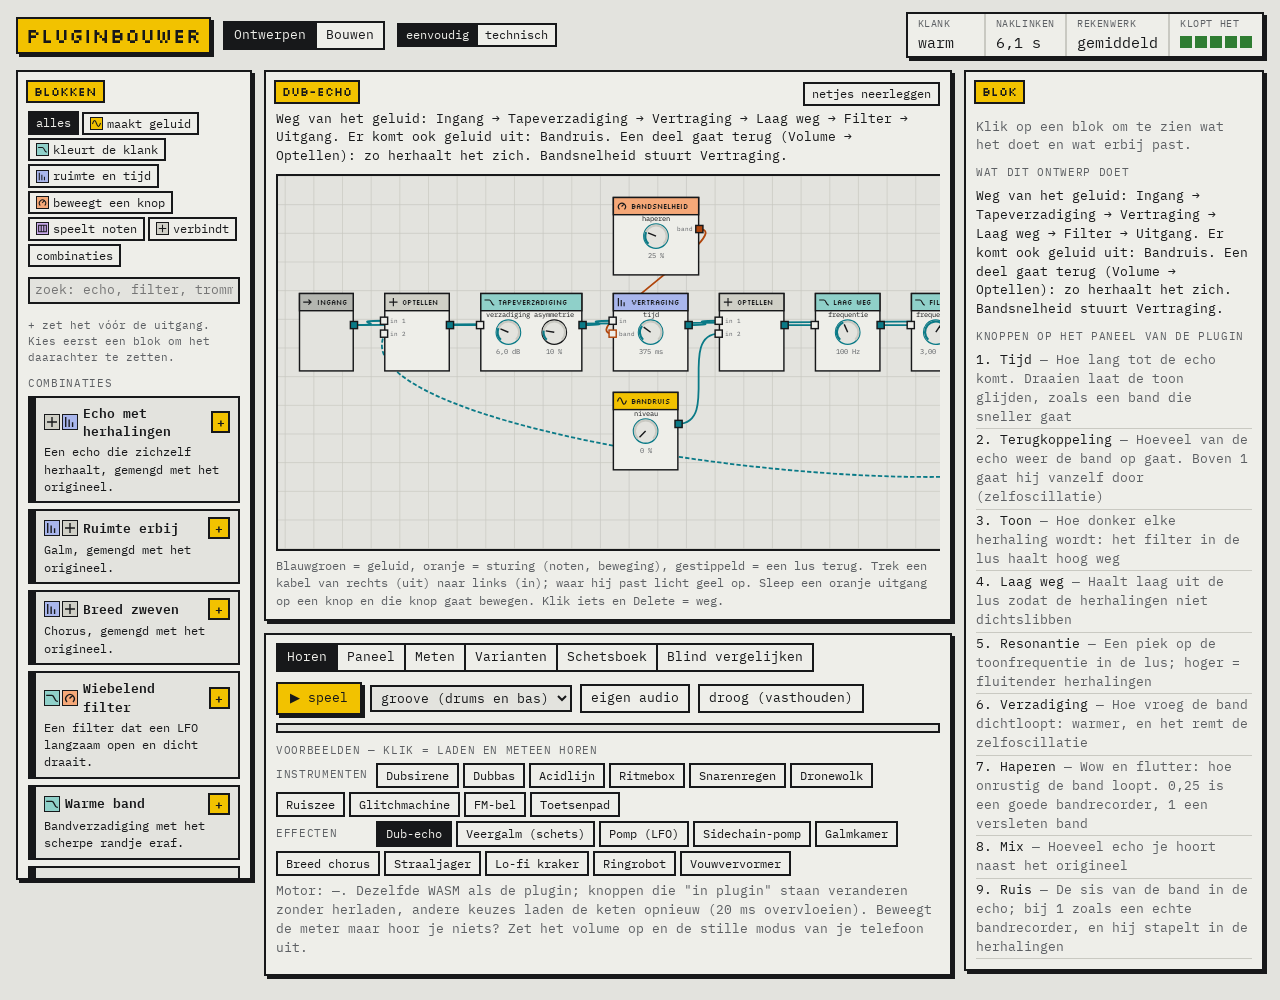
==== commit b8c188da: "Tool: minder technisch, makkelijker combineren Schakelaar eenvoudig/technisch (eenvoudig is de stand" ====
--- a/tool/index.html
+++ b/tool/index.html
@@ -98,7 +98,7 @@
 
 /* keten */
 .scroller { overflow-x: auto; }
-.keten { width: 100%; min-width: 560px; height: auto; display: block; background: var(--bg); border: 2px solid var(--ink); touch-action: none; user-select: none; }
+.keten { width: 100%; height: auto; display: block; background: var(--bg); border: 2px solid var(--ink); touch-action: none; user-select: none; }
 .raster line { stroke: var(--lijn); stroke-width: 1; }
 .kabel { fill: none; stroke: var(--trace); stroke-width: 2.5; cursor: pointer; }
 .kabel.terug { stroke-dasharray: 6 3; }
@@ -201,6 +201,49 @@
 .pad { display: flex; flex-wrap: wrap; gap: 0; margin: 6px 0; touch-action: none; user-select: none; }
 .pad .seg { min-width: 40px; height: 44px; font-family: 'Silkscreen', monospace; }
 .pad .seg + .seg { border-left: 0; }
+
+/* families (design.md "Families"): één vlakke kleur per soort blok, overal dezelfde. Donkere tekst erop, ook in het
+   donkere thema (de vlakken blijven licht). */
+:root { --f-bron: #f2c200; --f-kleur: #8fd0c9; --f-ruimte: #a9b6ec; --f-beweging: #f5a878; --f-spelen: #c9aaea; --f-verbinden: #cfcfc6; --f-vast: #b4b6b0; }
+.knoop.f-bron .kopbalk, .tekenvak.f-bron, .famlabel.f-rand-bron { fill: var(--f-bron); background: var(--f-bron); }
+.knoop.f-kleur .kopbalk, .tekenvak.f-kleur, .famlabel.f-rand-kleur { fill: var(--f-kleur); background: var(--f-kleur); }
+.knoop.f-ruimte .kopbalk, .tekenvak.f-ruimte, .famlabel.f-rand-ruimte { fill: var(--f-ruimte); background: var(--f-ruimte); }
+.knoop.f-beweging .kopbalk, .tekenvak.f-beweging, .famlabel.f-rand-beweging { fill: var(--f-beweging); background: var(--f-beweging); }
+.knoop.f-spelen .kopbalk, .tekenvak.f-spelen, .famlabel.f-rand-spelen { fill: var(--f-spelen); background: var(--f-spelen); }
+.knoop.f-verbinden .kopbalk, .tekenvak.f-verbinden, .famlabel.f-rand-verbinden { fill: var(--f-verbinden); background: var(--f-verbinden); }
+.knoop.f-vast .kopbalk, .tekenvak.f-vast, .famlabel.f-rand-vast { fill: var(--f-vast); background: var(--f-vast); }
+.kaart.f-rand-bron { border-left: 8px solid var(--f-bron); } .kaart.f-rand-kleur { border-left: 8px solid var(--f-kleur); }
+.kaart.f-rand-ruimte { border-left: 8px solid var(--f-ruimte); } .kaart.f-rand-beweging { border-left: 8px solid var(--f-beweging); }
+.kaart.f-rand-spelen { border-left: 8px solid var(--f-spelen); } .kaart.f-rand-verbinden { border-left: 8px solid var(--f-verbinden); }
+.kaart.recept { border-left: 8px solid var(--ink); }
+.teken { fill: none; stroke: #17181a; stroke-width: 1.6; stroke-linecap: square; pointer-events: none; }
+.tekenvak { width: 16px; height: 16px; border: 1.5px solid #17181a; padding: 1px; flex: none; vertical-align: -3px; margin-right: 5px; }
+.kkop { display: flex; align-items: center; gap: 0; }
+.kkop .tekenvak + .tekenvak { margin-left: -3px; }
+.chips .seg.fam { display: inline-flex; align-items: center; }
+.chips .seg.fam .tekenvak { width: 13px; height: 13px; margin-right: 4px; }
+.famlabel { display: inline-block; color: #17181a; border: 2px solid var(--ink); padding: 0 6px; font-size: 11px; margin: 0 0 6px; }
+.bloknaam { display: flex; align-items: center; }
+.knopuitleg { font-size: 11px; color: var(--muted); margin: 1px 0 2px; }
+.goedmet { display: flex; gap: 6px; align-items: flex-start; margin: 4px 0; font-size: 12px; }
+.goedmet .plus { flex: none; }
+.goedmet .tekenvak { width: 13px; height: 13px; margin-right: 3px; }
+.klein { font-size: 11px; }
+.seg.klein { padding: 1px 7px; font-size: 12px; }
+.kopregel { display: flex; justify-content: space-between; align-items: flex-start; gap: 8px; }
+.samenvatting { margin: -2px 0 8px; max-width: 80ch; }
+/* blokken in de keten */
+.knoop .kader { fill: none; stroke: var(--trace); stroke-width: 3; }
+.knoop.gekozen .kast { stroke: var(--ink); stroke-width: 2; }
+.knoop.f-vast .kast { fill: var(--bg); }
+.kabel.stuur { stroke: var(--trace2); }
+.kabel.doel { stroke: var(--tape); stroke-width: 6; }
+.kabelhit { fill: none; stroke: transparent; stroke-width: 14; cursor: pointer; }
+.poort.stuur { fill: var(--panel); stroke: var(--trace2); }
+.poort.uit.stuur { fill: var(--trace2); stroke: var(--ink); }
+.poort.in.past { fill: var(--tape); stroke: var(--ink); stroke-width: 3; }
+.knop.past .knopvlak { stroke: var(--trace2); stroke-width: 3; }
+.koptekst { font-size: 10px; }
 
 </style>
 </head>
@@ -2564,6 +2607,439 @@
 return { zip };
 })();
 
+// ---- tool/src/rollen.js
+const M_rollen = (() => {
+// rollen.js — de tool in gewone woorden: elk blok hoort bij een familie (wat het met geluid doet), heeft één zin uitleg
+// zonder vaktaal, een uitleg per knop en per aansluiting, en zegt waar het goed mee samengaat. Daarnaast het rekenwerk
+// om blokken te combineren: een blok (of een kant-en-klare combinatie) op de juiste plek in de keten zetten, en de keten
+// netjes neerleggen. Geen DOM: draait in de browser en in Node (tests/rollen.test.mjs).
+const { BIB, volgorde } = M_keten;
+// ---------------------------------------------------------------------------------------------------- families
+// De volgorde is die van de bibliotheek. De kleuren staan in tool/stijl.css (.f-<id>) en design.md.
+const FAMILIES = [
+  { id: 'bron', naam: 'Maakt geluid', zin: 'Hier begint het geluid: een toon, een snaar, een trommel of ruis.' },
+  { id: 'kleur', naam: 'Kleurt de klank', zin: 'Maakt het geluid donkerder, warmer, vuiler of strakker.' },
+  { id: 'ruimte', naam: 'Ruimte en tijd', zin: 'Echo, galm, zweven, links en rechts.' },
+  { id: 'beweging', naam: 'Beweegt een knop', zin: 'Draait zelf aan een knop: langzaam golvend, willekeurig of per noot.' },
+  { id: 'spelen', naam: 'Speelt noten', zin: 'Zegt wanneer en welke noot: een patroon of je toetsenbord.' },
+  { id: 'verbinden', naam: 'Verbindt', zin: 'Optellen, mengen, harder en zachter.' },
+  { id: 'vast', naam: 'In en uit', zin: 'Waar het geluid de plugin in en uit gaat.' },
+];
+
+// Per blok: familie, één zin, wat elke knop doet, en per aansluiting een gewone naam en de soort: 'geluid' (wat je hoort)
+// of 'sturing' (een noot, een tel, een beweging; je hoort het niet zelf, het stuurt iets anders aan). Aansluitingen die
+// hier niet staan heten zoals in de BIB en zijn geluid.
+const ROL = {
+  in: { familie: 'vast', kort: 'Het geluid dat het muziekprogramma de plugin geeft.', knoppen: {} },
+  uit: { familie: 'vast', kort: 'Wat hier aankomt, hoor je.', knoppen: {} },
+  som: { familie: 'verbinden', kort: 'Telt twee geluiden bij elkaar op.', knoppen: {},
+    poorten: { a: { naam: 'in 1' }, b: { naam: 'in 2' } } },
+  versterker: { familie: 'verbinden', kort: 'Harder of zachter.', knoppen: { hoeveel: 'hoe hard: 0,5 is half zo hard, boven 1 harder' },
+    goedMet: [['lfo', 'een LFO op "hoeveel" laat het pompen']] },
+  mix: { familie: 'verbinden', kort: 'Mengt het origineel met het effect.', knoppen: { mix: 'hoeveel effect: 0 = alleen het origineel, 1 = alleen het effect' },
+    poorten: { droog: { naam: 'origineel' }, nat: { naam: 'effect' } } },
+  vermenigvuldig: { familie: 'verbinden', kort: 'Een geluid keer iets anders: met een omhulling is dat het volume van elke noot.', knoppen: {},
+    poorten: { a: { naam: 'geluid' }, b: { naam: 'keer', soort: 'beide' } },
+    goedMet: [['omhulling', 'op "keer" krijgt elke noot een begin en een einde']] },
+  tape: { familie: 'kleur', kort: 'Warm en rond, zoals een bandrecorder die je hard aanstuurt.',
+    knoppen: { verzadiging: 'hoe hard je de band aanstuurt: meer = warmer en ronder', asymmetrie: 'een beetje scheef maakt het voller, zoals een echte band (0,1)' },
+    goedMet: [['laagdoor1', 'erachter haalt het scherpe randje weg'], ['recept:echo', 'in de lus van een echo houdt hij de herhalingen in toom']] },
+  vertraging: { familie: 'ruimte', kort: 'Speelt het geluid later nog eens: een echo.',
+    knoppen: { tijd: 'hoe lang tot de echo komt' },
+    poorten: { beweging: { naam: 'band', soort: 'sturing' } },
+    goedMet: [['meng', 'meng de echo met het origineel'], ['bandsnelheid', 'op "band" jankt de echo zoals een echte band'], ['tape', 'erachter: warmer, zoals een bandecho']] },
+  hoogdoor1: { familie: 'kleur', kort: 'Haalt het laag weg: dunner, minder dreun.', knoppen: { freq: 'onder deze toonhoogte wordt het zachter' } },
+  laagdoor1: { familie: 'kleur', naam: 'Hoog weg', kort: 'Haalt het hoog weg: zachter, minder scherp.', knoppen: { freq: 'boven deze toonhoogte wordt het zachter' } },
+  svf: { familie: 'kleur', naam: 'Filter', kort: 'Een filter: houdt laag, midden of hoog over. Mag snel bewegen.',
+    knoppen: { freq: 'waar het filter afsnijdt', q: 'een piek op die plek: hoger = fluitender' },
+    poorten: { laag: { naam: 'laag' }, band: { naam: 'midden' }, hoog: { naam: 'hoog' } },
+    goedMet: [['lfo', 'sleep een LFO op de frequentie en hij wiebelt'], ['omhulling', 'op de frequentie: elke noot gaat open en dicht (acid)']] },
+  biquad: { familie: 'kleur', naam: 'Vast filter', kort: 'Een klassiek filter dat stilstaat: laag, hoog, midden of een gat.',
+    knoppen: { freq: 'waar het filter werkt', q: 'hoe smal of scherp' } },
+  vergruizer: { familie: 'kleur', kort: 'Lo-fi: grof, ruizig en digitaal.',
+    knoppen: { bits: 'minder = grover en ruiziger', deling: 'hoger = metaliger en dunner' } },
+  vouwer: { familie: 'kleur', kort: 'Vouwt de golf terug: van warm tot scherp zingend.',
+    knoppen: { drive: 'hoe ver je de golf over de rand duwt', scheef: 'naar één kant: voller, holler' } },
+  compressor: { familie: 'kleur', kort: 'Maakt harde stukken zachter, zodat alles strakker en dichter klinkt.',
+    knoppen: { drempel: 'vanaf hoe hard hij ingrijpt', verhouding: 'hoe hard hij ingrijpt', aanzet: 'hoe snel hij ingrijpt', loslaten: 'hoe snel hij weer loslaat' },
+    poorten: { zijketen: { naam: 'luister naar', luister: true } } },
+  galm: { familie: 'ruimte', kort: 'Een ruimte om het geluid heen, van kamer tot kathedraal.',
+    knoppen: { tijd: 'hoe lang de ruimte nagalmt', demping: 'lager = de galm wordt sneller donker', grootte: 'hoe groot de ruimte klinkt' },
+    goedMet: [['meng', 'de galm geeft alleen de ruimte: meng hem met het origineel'], ['laagdoor1', 'erachter: een donkerdere, zachtere ruimte']] },
+  chorus: { familie: 'ruimte', naam: 'Chorus', kort: 'Zwevend en breed; met veel terug wordt het een straaljager.',
+    knoppen: { tijd: 'kort = straaljager, lang = zweven', diepte: 'hoe ver hij wiebelt', snelheid: 'hoe snel hij wiebelt', terug: 'hoeveel hij terugvoert: meer = metaliger' },
+    goedMet: [['meng', 'meng hem met het origineel'], ['lfo', 'op de tijd: nog meer beweging']] },
+  panner: { familie: 'ruimte', kort: 'Zet het geluid links of rechts.', knoppen: { positie: '−1 = links, 0 = midden, 1 = rechts' },
+    goedMet: [['lfo', 'sleep een LFO op positie en hij draait rond']] },
+  osc: { familie: 'bron', kort: 'Maakt een toon: zacht (sinus), scherp (zaag), hol (blok) of fluitend (driehoek).',
+    knoppen: { freq: 'hoe hoog de toon is', vorm: 'alleen bij blok: smaller = neuziger', fm: 'hoeveel de fm-aansluiting de toon laat trillen', fijn: 'een klein beetje hoger of lager (zweven met een tweede)' },
+    poorten: { toon: { naam: 'noot', soort: 'sturing' }, fm: { naam: 'fm' } },
+    goedMet: [['toetsen', 'speel hem met je toetsenbord'], ['sequencer', 'of laat hem een patroon spelen'], ['svf', 'een filter erachter maakt hem donkerder']] },
+  ruis: { familie: 'bron', kort: 'Ruis: van sissend tot wind en zee.', knoppen: { kleur: '0 = sissend, 1 = donker' },
+    goedMet: [['recept:wiebel', 'een filter dat langzaam open en dicht gaat: golven'], ['recept:ruimte', 'met galm wordt het wind in een hal']] },
+  bandruis: { familie: 'bron', kort: 'De zachte sis van een echte band.', knoppen: { niveau: '1 = zo hard als een echte bandrecorder' } },
+  snaar: { familie: 'bron', kort: 'Een getokkelde snaar.',
+    knoppen: { freq: 'welke noot', verval: 'hoe lang hij doorklinkt', helder: 'hoger = metaliger' },
+    poorten: { poort: { naam: 'tokkel', soort: 'sturing' }, toon: { naam: 'noot', soort: 'sturing' } },
+    goedMet: [['sequencer', 'die tokkelt hem in een patroon'], ['recept:ruimte', 'met galm klinkt hij als harp in een kerk']] },
+  trommel: { familie: 'bron', kort: 'Eén trommel: kick, tom, snare of hihat.',
+    knoppen: { freq: 'hoe hoog hij klinkt', val: 'hoe ver de toon zakt (veel = kick)', verval: 'hoe lang hij klinkt', ruis: 'meer = snare of hihat' },
+    poorten: { poort: { naam: 'slag', soort: 'sturing' }, toon: { naam: 'noot', soort: 'sturing' } },
+    goedMet: [['sequencer', 'die slaat hem in een patroon']] },
+  bandbeweging: { familie: 'beweging', kort: 'Een oudere versie van Bandsnelheid; gebruik liever die.', knoppen: { diepte: 'hoe onrustig de band loopt' },
+    poorten: { beweging: { naam: 'beweging', soort: 'sturing' } } },
+  bandsnelheid: { familie: 'beweging', kort: 'Laat een echo janken zoals een echte bandrecorder.', knoppen: { diepte: '0,25 = een goede bandrecorder, 1 = versleten' },
+    poorten: { snelheid: { naam: 'band', soort: 'sturing' } },
+    goedMet: [['vertraging', 'op "band" van een vertraging']] },
+  lfo: { familie: 'beweging', kort: 'Draait langzaam heen en weer aan een knop.', knoppen: { snelheid: 'hoe snel hij heen en weer gaat' },
+    poorten: { golf: { naam: 'beweging', soort: 'sturing' } } },
+  willekeur: { familie: 'beweging', kort: 'Zet een knop steeds op een andere, toevallige plek.',
+    knoppen: { snelheid: 'hoe vaak hij springt', glad: 'hoger = glijdt erheen in plaats van te springen' },
+    poorten: { golf: { naam: 'beweging', soort: 'sturing' } } },
+  omhulling: { familie: 'beweging', naam: 'Omhulling', kort: 'Geeft elke noot een begin en een einde (aanzet, verval, aanhouden, loslaten).',
+    knoppen: { aanzet: 'hoe snel de noot er is', verval: 'hoe snel hij daarna zakt', aanhoud: 'hoe hard hij blijft zolang je de noot vasthoudt', loslaten: 'hoe lang hij uitklinkt als je loslaat' },
+    poorten: { poort: { naam: 'noot aan', soort: 'sturing' }, omhulling: { naam: 'vorm', soort: 'sturing' } },
+    goedMet: [['vermenigvuldig', 'op "keer" wordt het het volume van de noot'], ['svf', 'op de frequentie gaat het filter per noot open']] },
+  sequencer: { familie: 'spelen', kort: 'Speelt een patroon van zestien stappen.',
+    knoppen: { tempo: 'hoe snel (tellen per minuut)', lengte: 'hoe lang elke noot duurt', zwaai: 'meer = swingender', transponeer: 'alles hoger of lager' },
+    poorten: { poort: { naam: 'slag', soort: 'sturing' }, toon: { naam: 'noot', soort: 'sturing' }, accent: { naam: 'accent', soort: 'sturing' } },
+    goedMet: [['trommel', 'een trommel op "slag" en je hebt een ritme'], ['snaar', 'of een snaar die tokkelt']] },
+  toetsen: { familie: 'spelen', kort: 'Speel zelf op je toetsenbord (a s d f …).',
+    knoppen: { toon: 'welke toets je indrukt', poort: 'of er een toets ingedrukt is' },
+    poorten: { poort: { naam: 'aan', soort: 'sturing' }, toon: { naam: 'noot', soort: 'sturing' } },
+    goedMet: [['recept:noot', 'met een oscillator en een omhulling heb je een instrument']] },
+};
+
+const familieVan = (type) => ROL[type]?.familie ?? 'verbinden';
+// de naam zonder vaktaal ("Filter" in plaats van "Filter (SVF)"); de BIB-naam blijft voor de technische weergave
+const gewoneNaam = (type) => ROL[type]?.naam ?? BIB[type]?.naam ?? type;
+const familie = (id) => FAMILIES.find((f) => f.id === id);
+function poortInfo(type, poort) {
+  const p = ROL[type]?.poorten?.[poort];
+  return { naam: p?.naam ?? poort, soort: p?.soort ?? 'geluid', luister: !!p?.luister };
+}
+const isGeluid = (type, poort) => poortInfo(type, poort).soort !== 'sturing';
+const isSturing = (type, poort) => poortInfo(type, poort).soort !== 'geluid';
+// een blok dat alleen stuurt (geen geluid uit): LFO, sequencer, omhulling …
+const alleenSturing = (type) => BIB[type].uit.length > 0 && BIB[type].uit.every((p) => !isGeluid(type, p));
+// past een uitgang op een ingang? (geluid op geluid, sturing op sturing; "keer" neemt beide)
+function past(vanType, vanPoort, naarType, naarPoort) {
+  const a = poortInfo(vanType, vanPoort).soort, b = poortInfo(naarType, naarPoort).soort;
+  return b === 'beide' || a === b;
+}
+
+// De maat van een blok zoals de tool het tekent (kop, knoppen in twee kolommen; breed genoeg voor de naam).
+const KOP = 24, RIJ = 66, KB = 132;
+function blokMaat(kn) {
+  const b = BIB[kn.type], n = b.knoppen.length;
+  const w = Math.max(n >= 2 ? KB : n === 1 ? 76 : 70, Math.ceil(b.naam.length * 7.4 + 30));
+  return { w, h: KOP + 18 + Math.ceil(Math.max(1, n) / 2) * RIJ };
+}
+
+// ---------------------------------------------------------------------------------------------------- combinaties
+// Kant-en-klare combinaties: een paar blokken die samen één ding doen. `ingang` = waar het geluid erin gaat (leeg =
+// het maakt zelf geluid), `uitgang` = waar het eruit komt. `deel: true` = een bestaand blok van die soort hergebruiken
+// (één toetsenbord per ontwerp). Waarden staan exact in float32.
+const RECEPTEN = [
+  { id: 'echo', naam: 'Echo met herhalingen', kort: 'Een echo die zichzelf herhaalt, gemengd met het origineel.',
+    knopen: [{ id: 'som', type: 'som' }, { id: 'lijn', type: 'vertraging', waarden: { tijd: 375 }, vast: { max: 1200 } },
+      { id: 'terug', type: 'versterker', waarden: { hoeveel: 0.5 } }, { id: 'mix', type: 'mix', waarden: { mix: 0.375 } }],
+    kabels: [[['som', 'uit'], ['lijn', 'in']], [['lijn', 'uit'], ['terug', 'in']], [['terug', 'uit'], ['som', 'b']], [['lijn', 'uit'], ['mix', 'nat']]],
+    ingang: [['som', 'a'], ['mix', 'droog']], uitgang: ['mix', 'uit'] },
+  { id: 'ruimte', naam: 'Ruimte erbij', kort: 'Galm, gemengd met het origineel.',
+    knopen: [{ id: 'galm', type: 'galm', waarden: { tijd: 2.5 } }, { id: 'mix', type: 'mix', waarden: { mix: 0.3125 } }],
+    kabels: [[['galm', 'uit'], ['mix', 'nat']]], ingang: [['galm', 'in'], ['mix', 'droog']], uitgang: ['mix', 'uit'] },
+  { id: 'zweven', naam: 'Breed zweven', kort: 'Chorus, gemengd met het origineel.',
+    knopen: [{ id: 'chorus', type: 'chorus' }, { id: 'mix', type: 'mix', waarden: { mix: 0.5 } }],
+    kabels: [[['chorus', 'uit'], ['mix', 'nat']]], ingang: [['chorus', 'in'], ['mix', 'droog']], uitgang: ['mix', 'uit'] },
+  { id: 'wiebel', naam: 'Wiebelend filter', kort: 'Een filter dat een LFO langzaam open en dicht draait.',
+    knopen: [{ id: 'filter', type: 'svf', waarden: { freq: 1200, q: 2 } }, { id: 'lfo', type: 'lfo', waarden: { snelheid: 0.5 } }],
+    kabels: [], modulaties: [[['lfo', 'golf'], ['filter', 'freq'], 0.25]], ingang: [['filter', 'in']], uitgang: ['filter', 'laag'] },
+  { id: 'warm', naam: 'Warme band', kort: 'Bandverzadiging met het scherpe randje eraf.',
+    knopen: [{ id: 'tape', type: 'tape', waarden: { verzadiging: 9 } }, { id: 'zacht', type: 'laagdoor1', waarden: { freq: 8000 } }],
+    kabels: [[['tape', 'uit'], ['zacht', 'in']]], ingang: [['tape', 'in']], uitgang: ['zacht', 'uit'] },
+  { id: 'noot', naam: 'Noot met vorm', kort: 'Speel een toon op je toetsenbord; elke noot zwelt aan en sterft weg.',
+    knopen: [{ id: 'toetsen', type: 'toetsen', deel: true }, { id: 'osc', type: 'osc', vast: { golf: 1 } },
+      { id: 'omh', type: 'omhulling' }, { id: 'vca', type: 'vermenigvuldig' }],
+    kabels: [[['toetsen', 'toon'], ['osc', 'toon']], [['toetsen', 'poort'], ['omh', 'poort']], [['osc', 'uit'], ['vca', 'a']], [['omh', 'omhulling'], ['vca', 'b']]],
+    ingang: [], uitgang: ['vca', 'uit'] },
+  { id: 'kick', naam: 'Kick op de tel', kort: 'Een kick op elke tel.',
+    knopen: [{ id: 'seq', type: 'sequencer', vast: { patroon: 0 } }, { id: 'kick', type: 'trommel', waarden: { freq: 50, val: 3, verval: 380 } }],
+    kabels: [[['seq', 'poort'], ['kick', 'poort']]], ingang: [], uitgang: ['kick', 'uit'] },
+];
+const recept = (id) => RECEPTEN.find((r) => r.id === id);
+
+// ---------------------------------------------------------------------------------------------------- invoegen
+const kloon = (o) => JSON.parse(JSON.stringify(o));
+const naamVan = (o, id) => { const t = o.knopen.find((k) => k.id === id)?.type; return t ? gewoneNaam(t) : id; };
+function vrijeId(o, basis) { let n = 1; while (o.knopen.some((k) => k.id === basis + n)) n++; return basis + n; }
+const TOETS_PARAMS = (id) => [
+  { naam: 'Noot', knoop: id, knop: 'toon', min: 0.25, max: 4, standaard: 1, glijMs: 5, uitleg: 'welke toets (verhouding t.o.v. de grondtoon)' },
+  { naam: 'Poort', knoop: id, knop: 'poort', min: 0, max: 1, standaard: 0, glijMs: 0, uitleg: 'toets ingedrukt (1) of los (0)' }];
+
+// Een nieuw blok zoals de tool het neerzet (dezelfde regels als voegToe in app.js).
+function nieuwBlok(o, type) {
+  const kn = { id: vrijeId(o, type), type, x: 0, y: 0, waarden: {} };
+  if (type === 'vertraging') kn.vast = { max: 1200 };
+  o.knopen.push(kn);
+  if (type === 'toetsen') o.parameters.push(...TOETS_PARAMS(kn.id));
+  return kn;
+}
+const vrij = (o, id, poort) => !o.kabels.some((k) => k.naar[0] === id && k.naar[1] === poort);
+const verbind = (o, van, naar) => { o.kabels = o.kabels.filter((k) => !(k.naar[0] === naar[0] && k.naar[1] === naar[1])); o.kabels.push({ van, naar }); };
+
+// De kabel waar iets tussen moet: na het gekozen blok (de eerste kabel met geluid die vooruit loopt), anders de kabel
+// naar de uitgang.
+function doelKabel(o, na, kabel) {
+  if (kabel) return o.kabels.find((k) => k.van.join() === kabel.van.join() && k.naar.join() === kabel.naar.join()) ?? null;
+  const { terug } = volgorde(o);
+  const vooruit = o.kabels.filter((k) => !terug.includes(k) && isGeluid(o.knopen.find((x) => x.id === k.van[0]).type, k.van[1])
+    && isGeluid(o.knopen.find((x) => x.id === k.naar[0]).type, k.naar[1]));
+  const kn = na && o.knopen.find((k) => k.id === na);
+  if (kn && kn.type !== 'uit') { const k = vooruit.find((c) => c.van[0] === na); if (k) return k; }
+  return vooruit.find((c) => c.naar[0] === 'uit' || o.knopen.find((x) => x.id === c.naar[0])?.type === 'uit') ?? null;
+}
+const uitKnoop = (o) => o.knopen.find((k) => k.type === 'uit');
+const inKnoop = (o) => o.knopen.find((k) => k.type === 'in');
+
+// Zet een stuk keten (ingangen → … → uitgang) in de keten. Geeft een zin terug over wat er gebeurde.
+function zetInKeten(o, ingang, uitgang, na, naam, gekozenKabel) {
+  const kabel = doelKabel(o, na, gekozenKabel), uit = uitKnoop(o);
+  if (ingang.length) {
+    if (kabel) {
+      o.kabels = o.kabels.filter((k) => k !== kabel);
+      for (const i of ingang) o.kabels.push({ van: kabel.van, naar: i });
+      o.kabels.push({ van: uitgang, naar: kabel.naar });
+      return `${naam} tussen ${naamVan(o, kabel.van[0])} en ${naamVan(o, kabel.naar[0])} gezet`;
+    }
+    const bron = inKnoop(o);
+    if (bron) for (const i of ingang) o.kabels.push({ van: [bron.id, 'uit'], naar: i });
+    if (uit && vrij(o, uit.id, 'in')) {
+      o.kabels.push({ van: uitgang, naar: [uit.id, 'in'] });
+      return bron ? `${naam} tussen Ingang en Uitgang gezet` : `${naam} op de uitgang gezet; er moet nog iets in dat geluid maakt`;
+    }
+    return `${naam} erbij gezet: sluit hem nog aan`;
+  }
+  // maakt zelf geluid: op de uitgang, of opgeteld bij wat er al klonk
+  if (!kabel) {
+    if (uit && vrij(o, uit.id, 'in')) { o.kabels.push({ van: uitgang, naar: [uit.id, 'in'] }); return `${naam} op de uitgang gezet`; }
+    return `${naam} erbij gezet: sluit hem nog aan`;
+  }
+  const som = nieuwBlok(o, 'som');
+  o.kabels = o.kabels.filter((k) => k !== kabel);
+  o.kabels.push({ van: kabel.van, naar: [som.id, 'a'] }, { van: uitgang, naar: [som.id, 'b'] }, { van: [som.id, 'uit'], naar: kabel.naar });
+  return `${naam} opgeteld bij wat er al klonk`;
+}
+
+// Stuurblokken sluiten zich aan op wat er al is: een LFO op een knop van het gekozen blok, een sequencer of toetsen
+// op elke vrije noot- of slag-aansluiting, een bandsnelheid op een vertraging.
+function sluitSturingAan(o, kn, na) {
+  const type = kn.type, gekozen = na && o.knopen.find((k) => k.id === na && k.id !== kn.id);
+  if (['lfo', 'willekeur', 'bandbeweging'].includes(type) || (type === 'omhulling' && gekozen && gekozen.type !== 'vermenigvuldig')) {
+    if (type === 'omhulling') verbindSpelen(o, kn);
+    if (!gekozen || !BIB[gekozen.type].knoppen.length || BIB[gekozen.type].vast) return `${gewoneNaam(type)} erbij: sleep zijn uitgang op een knop`;
+    const knoppen = BIB[gekozen.type].knoppen, knop = knoppen.find((k) => k.exp) ?? knoppen[0];
+    o.modulaties = (o.modulaties || []).filter((m) => !(m.doel[0] === gekozen.id && m.doel[1] === knop.id));
+    o.modulaties.push({ bron: [kn.id, BIB[type].uit[0]], doel: [gekozen.id, knop.id], diepte: 0.25 });
+    return `${gewoneNaam(type)} beweegt nu ${knop.naam} van ${gewoneNaam(gekozen.type)}`;
+  }
+  if (type === 'omhulling') {
+    verbindSpelen(o, kn);
+    const vca = (gekozen?.type === 'vermenigvuldig' && vrij(o, gekozen.id, 'b') ? gekozen : null)
+      ?? o.knopen.find((k) => k.type === 'vermenigvuldig' && vrij(o, k.id, 'b'));
+    if (vca) { o.kabels.push({ van: [kn.id, 'omhulling'], naar: [vca.id, 'b'] }); return 'Omhulling bepaalt nu het volume van elke noot'; }
+    return 'Omhulling erbij: sleep zijn uitgang op een knop, of op "keer" van een Vermenigvuldig';
+  }
+  if (type === 'bandsnelheid') {
+    const lijn = (gekozen?.type === 'vertraging' ? gekozen : null) ?? o.knopen.find((k) => k.type === 'vertraging' && vrij(o, k.id, 'beweging'));
+    if (lijn) { verbind(o, [kn.id, 'snelheid'], [lijn.id, 'beweging']); return 'Bandsnelheid laat nu de echo janken'; }
+    return 'Bandsnelheid erbij: hij werkt op "band" van een vertraging';
+  }
+  if (type === 'sequencer' || type === 'toetsen') {
+    const n = verbindSpelen(o, null, kn, gekozen);
+    return n ? `${gewoneNaam(type)} speelt nu ${n}` : `${gewoneNaam(type)} erbij: sluit "${poortInfo(type, 'poort').naam}" aan op een trommel, snaar of omhulling`;
+  }
+  return `${gewoneNaam(type)} erbij gezet`;
+}
+// Sluit noten aan. Met `ontvanger`: alleen op dat blok, van het eerste speelblok. Met `speler`: van dat speelblok op elk
+// vrij blok dat noten hoort (eerst het gekozen blok). Geeft terug wie er nu speelt.
+const LUISTERT = { osc: ['toon'], snaar: ['poort', 'toon'], trommel: ['poort'], omhulling: ['poort'] };
+function verbindSpelen(o, ontvanger, speler, gekozen) {
+  speler = speler ?? o.knopen.find((k) => k.type === 'toetsen' || k.type === 'sequencer');
+  if (!speler) return '';
+  const doelen = ontvanger ? [ontvanger] : [...(gekozen ? [gekozen] : []), ...o.knopen.filter((k) => k !== gekozen)];
+  const wie = [];
+  for (const d of doelen) for (const p of LUISTERT[d.type] || []) if (vrij(o, d.id, p)) { o.kabels.push({ van: [speler.id, p], naar: [d.id, p] }); if (!wie.includes(gewoneNaam(d.type))) wie.push(gewoneNaam(d.type)); }
+  return wie.join(' en ');
+}
+
+// voegIn: een blok ({ type }) of een combinatie ({ recept }) in het ontwerp zetten, na het gekozen blok (of vóór de
+// uitgang), of op een gegeven kabel ({ van, naar }: een blok dat op een kabel wordt losgelaten). Geeft
+// { ontwerp, nieuw: [id's], wat } terug; het ontwerp zelf blijft onaangeroerd.
+function voegIn(ontwerp, wat, { na = null, kabel = null } = {}) {
+  const o = kloon(ontwerp);
+  o.modulaties = o.modulaties || [];
+  if (wat.meng) return mengRond(o, na);
+  if (wat.type) {
+    const kn = nieuwBlok(o, wat.type), b = BIB[wat.type];
+    const ingang = familieVan(wat.type) === 'bron' ? [] : b.in.filter((p) => poortInfo(wat.type, p).soort === 'geluid').slice(0, 1).map((p) => [kn.id, p]);
+    const uit = b.uit.find((p) => isGeluid(wat.type, p));
+    let zin;
+    if (uit) {
+      zin = zetInKeten(o, ingang, [kn.id, uit], na, gewoneNaam(wat.type), kabel);
+      if (!ingang.length) verbindSpelen(o, kn);   // een bron hoort de noten als er al iemand speelt
+    } else zin = sluitSturingAan(o, kn, na);
+    return { ontwerp: o, nieuw: [kn.id], wat: zin };
+  }
+  const r = recept(wat.recept);
+  const ids = {};
+  for (const k of r.knopen) {
+    const bestaand = k.deel && o.knopen.find((x) => x.type === k.type);
+    if (bestaand) { ids[k.id] = bestaand.id; continue; }
+    const kn = nieuwBlok(o, k.type);
+    if (k.waarden) kn.waarden = { ...k.waarden };
+    if (k.vast) kn.vast = { ...(kn.vast || {}), ...k.vast };
+    ids[k.id] = kn.id;
+  }
+  const m = ([id, p]) => [ids[id], p];
+  for (const [van, naar] of r.kabels) o.kabels.push({ van: m(van), naar: m(naar) });
+  for (const [bron, doel, diepte] of r.modulaties || []) o.modulaties.push({ bron: m(bron), doel: m(doel), diepte });
+  const zin = zetInKeten(o, r.ingang.map(m), m(r.uitgang), na, r.naam, kabel);
+  return { ontwerp: o, nieuw: Object.values(ids), wat: zin };
+}
+
+// Een Mix om het gekozen blok: wat erin gaat wordt het origineel, wat eruit komt het effect. Voor een galm, chorus of
+// echo, die alleen het effect geven.
+function mengRond(o, na) {
+  const kn = o.knopen.find((k) => k.id === na);
+  const inP = kn && BIB[kn.type].in.find((p) => poortInfo(kn.type, p).soort === 'geluid');
+  const voor = inP && o.kabels.find((k) => k.naar[0] === kn.id && k.naar[1] === inP);
+  const erna = kn && doelKabel(o, kn.id);
+  const mix = nieuwBlok(o, 'mix');
+  if (!voor || !erna || erna.van[0] !== kn.id) return { ontwerp: o, nieuw: [mix.id], wat: 'Mix erbij: sluit het origineel aan op "origineel" en het effect op "effect"' };
+  mix.waarden = { mix: 0.375 };
+  o.kabels = o.kabels.filter((k) => k !== erna);
+  o.kabels.push({ van: voor.van, naar: [mix.id, 'droog'] }, { van: erna.van, naar: [mix.id, 'nat'] }, { van: [mix.id, 'uit'], naar: erna.naar });
+  return { ontwerp: o, nieuw: [mix.id], wat: `${gewoneNaam(kn.type)} wordt nu gemengd met het origineel` };
+}
+
+// ---------------------------------------------------------------------------------------------------- netjes neerleggen
+// Kolommen van links naar rechts in de volgorde waarin het geluid loopt (de langste weg vanaf het begin); blokken die
+// alleen sturen staan in een rij erboven, boven het blok dat ze aansturen. `maat(knoop)` geeft { w, h } (de tool weet
+// hoe groot een blok getekend wordt). Geeft een nieuw ontwerp terug.
+function ordenen(ontwerp, maat, { gatX = 44, gatY = 30, boven = 26 } = {}) {
+  const o = kloon(ontwerp);
+  const { terug } = volgorde(o);
+  const stuur = new Set(o.knopen.filter((k) => alleenSturing(k.type)).map((k) => k.id));
+  const kabels = o.kabels.filter((k) => !terug.includes(k) && !stuur.has(k.van[0]));
+  const rang = new Map(o.knopen.map((k) => [k.id, 0]));
+  // langste weg (de keten heeft geen kringen meer zonder de terugkabels)
+  for (let ronde = 0; ronde < o.knopen.length; ronde++) {
+    let veranderd = false;
+    for (const k of kabels) if (rang.get(k.naar[0]) < rang.get(k.van[0]) + 1) { rang.set(k.naar[0], rang.get(k.van[0]) + 1); veranderd = true; }
+    if (!veranderd) break;
+  }
+  // een bron die halverwege bij komt (bandruis op de band, een trommel op de zijketen) staat vlak vóór waar hij heen gaat
+  for (const k of o.knopen) {
+    if (k.type === 'in' || stuur.has(k.id) || kabels.some((c) => c.naar[0] === k.id)) continue;
+    const doelen = kabels.filter((c) => c.van[0] === k.id).map((c) => rang.get(c.naar[0]));
+    if (doelen.length) rang.set(k.id, Math.max(0, Math.min(...doelen) - 1));
+  }
+  const hoofd = o.knopen.filter((k) => !stuur.has(k.id));
+  const maxRang = Math.max(0, ...hoofd.map((k) => rang.get(k.id)));
+  for (const k of hoofd) if (k.type === 'uit') rang.set(k.id, maxRang + (hoofd.some((x) => x !== k && rang.get(x.id) === maxRang) ? 1 : 0));
+  const kolommen = [];
+  for (const k of hoofd) (kolommen[rang.get(k.id)] ??= []).push(k);
+  // volgorde in een kolom: het gemiddelde plekje van wat erin gaat (minder kruisende kabels), de oude volgorde als gelijk
+  const plek = new Map();
+  kolommen.forEach((kol = [], ci) => {
+    const gewicht = (k) => { const v = kabels.filter((c) => c.naar[0] === k.id && plek.has(c.van[0])).map((c) => plek.get(c.van[0])); return v.length ? v.reduce((a, b) => a + b, 0) / v.length : Infinity; };
+    kol.sort((a, b) => gewicht(a) - gewicht(b) || a.y - b.y || o.knopen.indexOf(a) - o.knopen.indexOf(b));
+    kol.forEach((k, i) => plek.set(k.id, i + ci * 0.001));
+  });
+  // de sturing-rij
+  const stuurKnopen = o.knopen.filter((k) => stuur.has(k.id));
+  const bovenH = stuurKnopen.length ? Math.max(...stuurKnopen.map((k) => maat(k).h)) + boven : 0;
+  let x = 20;
+  const kolX = [];
+  kolommen.forEach((kol = [], ci) => {
+    kolX[ci] = x;
+    let y = 30 + bovenH;
+    for (const k of kol) { k.x = x; k.y = y; y += maat(k).h + gatY; }
+    x += Math.max(0, ...kol.map((k) => maat(k).w)) + gatX;
+  });
+  let vrijVanaf = 20;
+  const doelX = (id) => {
+    const k = o.kabels.find((c) => c.van[0] === id) ?? (o.modulaties || []).map((m) => ({ naar: m.doel, van: m.bron })).find((c) => c.van[0] === id);
+    const d = k && o.knopen.find((n) => n.id === k.naar[0]);
+    return d && !stuur.has(d.id) ? d.x : 20;
+  };
+  for (const k of stuurKnopen.sort((a, b) => doelX(a.id) - doelX(b.id) || o.knopen.indexOf(a) - o.knopen.indexOf(b))) {
+    k.x = Math.max(doelX(k.id), vrijVanaf); k.y = 30; vrijVanaf = k.x + maat(k).w + 24;
+  }
+  return o;
+}
+// overlappen twee blokken? (voor de toets en om te beslissen of een voorbeeld opnieuw neergelegd moet worden)
+function overlap(o, maat, marge = 8) {
+  const ks = o.knopen;
+  for (let i = 0; i < ks.length; i++) for (let j = i + 1; j < ks.length; j++) {
+    const a = ks[i], b = ks[j], ma = maat(a), mb = maat(b);
+    if (a.x < b.x + mb.w + marge && b.x < a.x + ma.w + marge && a.y < b.y + mb.h + marge && b.y < a.y + ma.h + marge) return [a.id, b.id];
+  }
+  return null;
+}
+
+// ---------------------------------------------------------------------------------------------------- beschrijven
+// Wat dit ontwerp doet, in één of twee zinnen: de weg van het geluid, de lus terug, en wat er beweegt.
+function beschrijf(o) {
+  if (!o.knopen.length) return 'Nog leeg.';
+  const { terug } = volgorde(o);
+  const vooruit = o.kabels.filter((k) => !terug.includes(k));
+  const uit = uitKnoop(o);
+  if (!uit) return 'Er is nog geen uitgang: zonder uitgang hoor je niets.';
+  // de langste weg naar de uitgang
+  const lang = new Map(), volg = new Map();
+  const weg = (id, pad = new Set()) => {
+    if (id === uit.id) return 0;
+    if (lang.has(id)) return lang.get(id);
+    if (pad.has(id)) return -Infinity;
+    pad.add(id);
+    let best = -Infinity, naar = null;
+    for (const k of vooruit.filter((c) => c.van[0] === id && isGeluid(o.knopen.find((x) => x.id === c.naar[0]).type, c.naar[1]) && !poortInfo(o.knopen.find((x) => x.id === c.naar[0]).type, c.naar[1]).luister)) {
+      const d = weg(k.naar[0], pad) + 1; if (d > best) { best = d; naar = k.naar[0]; }
+    }
+    pad.delete(id); lang.set(id, best); volg.set(id, naar);
+    return best;
+  };
+  const beginners = o.knopen.filter((k) => k.type === 'in' || familieVan(k.type) === 'bron');
+  let start = null, best = -Infinity;
+  for (const b of beginners) { const d = weg(b.id); if (d > best) { best = d; start = b; } }
+  const delen = [];
+  if (!start || best === -Infinity) delen.push('Er komt nog niets bij de uitgang aan.');
+  else {
+    const pad = [start.id]; while (pad.at(-1) !== uit.id && volg.get(pad.at(-1))) pad.push(volg.get(pad.at(-1)));
+    const namen = pad.filter((id) => !['som', 'mix'].includes(o.knopen.find((k) => k.id === id).type)).map((id) => naamVan(o, id));
+    delen.push('Weg van het geluid: ' + namen.join(' → ') + '.');
+    const andere = beginners.filter((b) => b !== start && lang.get(b.id) > -Infinity && b.type !== 'in');
+    if (andere.length) delen.push('Er komt ook geluid uit: ' + andere.map((b) => gewoneNaam(b.type)).join(', ') + '.');
+    for (const k of o.kabels.filter((c) => poortInfo(o.knopen.find((x) => x.id === c.naar[0]).type, c.naar[1]).luister)) delen.push(`${naamVan(o, k.naar[0])} luistert naar ${naamVan(o, k.van[0])}.`);
+  }
+  if (terug.length) delen.push('Een deel gaat terug (' + terug.map((k) => naamVan(o, k.van[0])).join(', ') + ' → ' + terug.map((k) => naamVan(o, k.naar[0])).join(', ') + '): zo herhaalt het zich.');
+  const beweegt = [
+    ...(o.modulaties || []).map((m) => `${naamVan(o, m.bron[0])} beweegt ${BIB[o.knopen.find((k) => k.id === m.doel[0])?.type]?.knoppen.find((k) => k.id === m.doel[1])?.naam ?? m.doel[1]} van ${naamVan(o, m.doel[0])}`),
+  ];
+  const stuurt = new Map();
+  for (const k of o.kabels.filter((c) => alleenSturing(o.knopen.find((x) => x.id === c.van[0]).type))) {
+    const l = stuurt.get(k.van[0]) ?? []; if (!l.includes(naamVan(o, k.naar[0]))) l.push(naamVan(o, k.naar[0])); stuurt.set(k.van[0], l);
+  }
+  for (const [van, l] of stuurt) beweegt.push(`${naamVan(o, van)} stuurt ${l.length > 1 ? l.slice(0, -1).join(', ') + ' en ' + l.at(-1) : l[0]}`);
+  if (beweegt.length) delen.push([...new Set(beweegt)].join('; ') + '.');
+  return delen.join(' ');
+}
+
+return { FAMILIES, KB, KOP, RECEPTEN, RIJ, ROL, alleenSturing, beschrijf, blokMaat, familie, familieVan, gewoneNaam, nieuwBlok, ordenen, overlap, past, poortInfo, recept, voegIn };
+})();
+
 // ---- tool/src/app.js
 const M_app = (() => {
 // app.js — de Pluginbouwer in de browser. Ontwerpen (bibliotheek, keten, knoppen, horen, meten, verken) en Bouwen
@@ -2577,6 +3053,7 @@
 const { bouwpakket, cpuSchatting, spec } = M_bouwpakket;
 const { maakTestsignalen } = M_testsignalen;
 const { zip } = M_zip;
+const { FAMILIES, ROL, RECEPTEN, recept, familieVan, familie, gewoneNaam, poortInfo, past, alleenSturing, voegIn, ordenen, overlap, blokMaat, beschrijf, KOP, RIJ, KB } = M_rollen;
 // ---------------------------------------------------------------------------------------------------- data van de bouw
 const DATA = globalThis.PB_DATA;   // door tool/bouw.mjs ingebakken: wasm (base64), bronnen voor het pakket, metingen
 const b64 = (s) => Uint8Array.from(atob(s), (c) => c.charCodeAt(0));
@@ -2593,10 +3070,14 @@
   stand: 'ontwerpen', selectie: null, tab: 'horen',
   readout: null, vorige: null, laatsteWijziging: '',
   schetsboek: opslag.lees('schetsboek', []), vergelijk: [],
-  filter: { groep: 'alle', soort: 'alle', zoek: '' },
+  filter: { familie: 'alle', soort: 'alle', zoek: '' },
   wildheid: 'subtiel', zaad: 1, varianten: [],
   abx: null, taak: opslag.lees('taak', null), bron: 'groove',
+  // eenvoudig (standaard): gewone woorden, families, combineren; technisch: cpu, samples, dB, vaktaal
+  weergave: opslag.lees('weergave', 'eenvoudig'),
 };
+const tech = () => S.weergave === 'technisch';
+if (overlap(S.ontwerp, blokMaat)) S.ontwerp = ordenen(S.ontwerp, blokMaat);   // ook een bewaard ontwerp uit de tijd van smallere blokken
 let C = compileer(S.ontwerp);
 const speler = new Speler(MOTOR, MOTOR_BYTES);
 
@@ -2624,6 +3105,14 @@
   if (eenheid === 'ms') return v >= 99.95 ? Math.round(v) + ' ms' : nl(v, 1) + ' ms';
   if (eenheid === 'dB') return nl(v, 1) + ' dB';
   if (eenheid === 'Q') return 'Q ' + nl(v, 2);
+  if (eenheid === 'BPM') return Math.round(v) + ' BPM';
+  if (eenheid === 's') return nl(v, v < 10 ? 2 : 1) + ' s';
+  if (eenheid === 'st') return (v > 0 ? '+' : '') + nl(v, 0) + ' st';
+  if (eenheid === 'cent') return (v > 0 ? '+' : '') + nl(v, 0) + ' cent';
+  if (eenheid === 'oct') return nl(v, 1) + ' oct';
+  if (eenheid === ':1') return nl(v, 1) + ':1';
+  if (eenheid === '×') return '×' + nl(v, 2);
+  if (Math.abs(v) > 2) return nl(v, Math.abs(v) < 10 ? 1 : 0);   // een telling (bits, deling), geen deel van het geheel
   return Math.round(v * 100) + ' %';
 };
 const dbTekst = (x) => (x === null || x === undefined ? 'n.v.t.' : nl(x, 0) + ' dB');
@@ -2717,6 +3206,8 @@
       el('div', { class: 'logo' }, 'PLUGINBOUWER'),
       el('div', { class: 'stand', role: 'tablist' },
         ...['ontwerpen', 'bouwen'].map((s) => el('button', { class: 'seg', 'data-stand': s, onclick: () => { S.stand = s; teken(); } }, s === 'ontwerpen' ? 'Ontwerpen' : 'Bouwen'))),
+      el('div', { class: 'stand', role: 'group', 'aria-label': 'weergave', title: 'eenvoudig = gewone woorden; technisch = cpu, samples, dB en de vaktermen' },
+        ...['eenvoudig', 'technisch'].map((w) => el('button', { class: 'seg klein', 'data-weergave': w, onclick: () => { S.weergave = w; opslag.schrijf('weergave', w); teken(); } }, w))),
       el('div', { id: 'readout', class: 'readout' })),
     el('main', { id: 'werk' },
       el('aside', { id: 'bib', class: 'paneel' }),
@@ -2739,6 +3230,8 @@
 
 function teken() {
   for (const b of document.querySelectorAll('[data-stand]')) b.classList.toggle('aan', b.dataset.stand === S.stand);
+  for (const b of document.querySelectorAll('[data-weergave]')) b.classList.toggle('aan', b.dataset.weergave === S.weergave);
+  document.body.classList.toggle('technisch', tech());
   $('#werk').hidden = S.stand !== 'ontwerpen';
   $('#bouwen').hidden = S.stand !== 'bouwen';
   if (S.stand === 'ontwerpen') { tekenBib(); tekenCanvas(); tekenInspector(); tekenOnder(); } else tekenBouwen();
@@ -2755,13 +3248,30 @@
     return el('span', { class: 'pijl ' + (beter ? 'ok' : 'bad'), title: 'laatste wijziging: ' + S.laatsteWijziging }, omhoog ? '▲' : '▼');
   };
   const vak = (label, waarde, p, uitleg) => el('div', { class: 'rv', title: uitleg }, el('span', { class: 'rl' }, label), el('span', { class: 'rw' }, waarde, p));
-  const toetsen = el('div', { class: 'rv', title: 'wat er nu al gecontroleerd wordt; de rest doet CI' }, el('span', { class: 'rl' }, 'toetsen'),
+  const toetsen = el('div', { class: 'rv', title: 'wat er nu al gecontroleerd wordt; de rest doet CI' }, el('span', { class: 'rl' }, tech() ? 'toetsen' : 'klopt het'),
     el('span', { class: 'blokjes' }, ...toetsBlokjes()));
   if (!r || r.fout) {
-    box.append(vak('keten', C.fouten.length ? C.fouten.length + ' fout' + (C.fouten.length > 1 ? 'en' : '') : (r?.fout || 'meten…'), null, C.fouten.join('\n')), toetsen);
+    box.append(vak('keten', C.fouten.length ? C.fouten.length + (tech() ? ' fout' + (C.fouten.length > 1 ? 'en' : '') : ' probleem') : (r?.fout || 'meten…'), null, C.fouten.join('\n')), toetsen);
     return;
   }
   const staart = r.staart < 0 ? '∞' : nl(r.staart, 1) + ' s';
+  if (!tech()) {
+    // in gewone woorden; de getallen staan in de tooltip en in de technische weergave
+    const naklank = r.staart < 0 ? 'blijft gaan' : r.staart < 0.05 ? 'meteen stil' : nl(r.staart, 1) + ' s';
+    const zwaar = r.cpuSchatting < 1 ? 'licht' : r.cpuSchatting < 5 ? 'gemiddeld' : 'zwaar';
+    const vakken = [];
+    if (r.instrument) {
+      const volume = r.piekDb > 0 ? 'te hard' : r.rmsDb < -40 ? 'zacht' : 'goed';
+      vakken.push(vak('volume', volume, pijl(r.rmsDb, v?.rmsDb, false), `gemiddeld ${nl(r.rmsDb, 0)} dB, piek ${nl(r.piekDb, 1)} dB (boven 0 vervormt het in je muziekprogramma)`));
+    } else {
+      const klank = !Number.isFinite(r.thdDb) ? '—' : r.thdDb < -45 ? 'schoon' : r.thdDb < -25 ? 'warm' : 'vervormd';
+      vakken.push(vak('klank', klank, pijl(r.thdDb, v?.thdDb, true), r.reden || `hoeveel het een zuivere toon kleurt: vervorming ${dbTekst(r.thdDb)}, aliasing ${dbTekst(r.aliasingDb)}`));
+    }
+    vakken.push(vak('naklinken', naklank, pijl(r.staart, v?.staart, true), 'hoe lang er nog geluid komt als je stopt'),
+      vak('rekenwerk', zwaar, pijl(r.cpuSchatting, v?.cpuSchatting, true), `hoeveel van de computer dit vraagt: ${nl(r.cpuSchatting, 2)} % van één kern`), toetsen);
+    box.append(...vakken);
+    return;
+  }
   if (r.instrument) {
     box.append(
       vak('cpu', nl(r.cpuSchatting, 2) + ' %', pijl(r.cpuSchatting, v?.cpuSchatting, true), 'geschat uit de gemeten blokken (één kern, WASM)'),
@@ -2792,39 +3302,70 @@
 }
 
 // ---------------------------------------------------------------------------------------------------- bibliotheek
+// Een klein teken per familie (lijnen, geen emoji): toon, filterbocht, echo's, draaiende knop, toetsen, plus, pijl.
+const TEKEN = { bron: 'M0,6 C2,0 4,0 6,6 S10,12 12,6', kleur: 'M0,3 H6 C9,3 9,10 12,10', ruimte: 'M1,11 V1 M5,11 V4 M9,11 V7',
+  beweging: 'M2,10 A5,5 0 1 1 10,10 M6,6 L9,3', spelen: 'M0,1 H12 V11 H0 Z M4,1 V11 M8,1 V11', verbinden: 'M6,1 V11 M1,6 H11', vast: 'M0,6 H10 M7,3 L10,6 L7,9' };
+const picto = (fam, x = 0, y = 0) => svg('path', { d: TEKEN[fam], class: 'teken', transform: `translate(${x},${y})` });
+const tekenEl = (fam) => { const s = svg('svg', { viewBox: '-1 -1 14 14', class: 'tekenvak f-' + fam, 'aria-hidden': 'true' }); s.append(picto(fam)); return s; };
+
 function tekenBib() {
   const box = $('#bib'), f = S.filter;
-  box.replaceChildren(el('div', { class: 'tape' }, 'BIBLIOTHEEK'));
-  const chips = (sleutel, keuzes) => el('div', { class: 'chips' }, ...keuzes.map(([w, t]) =>
-    el('button', { class: 'seg' + (f[sleutel] === w ? ' aan' : ''), onclick: () => { f[sleutel] = w; tekenBib(); } }, t)));
-  box.append(chips('groep', [['alle', 'alles'], ['klank', 'klank'], ['besturing', 'besturing'], ['techniek', 'techniek'], ['UI', 'UI']]),
-    chips('soort', [['alle', 'elk type'], ['effect', 'effect'], ['instrument', 'instrument'], ['MIDI-effect', 'MIDI'], ['analyser', 'analyser'], ['utility', 'utility'], ['modulatie', 'modulatie']]),
-    el('input', { class: 'zoek', placeholder: 'zoek: filter, tape, echo…', value: f.zoek, oninput: (ev) => { f.zoek = ev.target.value; tekenLijst(); } }),
+  box.replaceChildren(el('div', { class: 'tape' }, tech() ? 'BIBLIOTHEEK' : 'BLOKKEN'));
+  const fams = FAMILIES.filter((x) => x.id !== 'vast');
+  box.append(el('div', { class: 'chips' },
+    el('button', { class: 'seg' + (f.familie === 'alle' || !f.familie ? ' aan' : ''), onclick: () => { f.familie = 'alle'; tekenBib(); } }, 'alles'),
+    ...fams.map((x) => el('button', { class: 'seg fam' + (f.familie === x.id ? ' aan' : ''), title: x.zin, onclick: () => { f.familie = x.id; tekenBib(); } }, tekenEl(x.id), x.naam.toLowerCase())),
+    el('button', { class: 'seg' + (f.familie === 'recept' ? ' aan' : ''), title: 'een paar blokken die samen één ding doen', onclick: () => { f.familie = 'recept'; tekenBib(); } }, 'combinaties')));
+  if (tech()) box.append(
+    el('div', { class: 'chips' }, ...[['alle', 'elk type'], ['effect', 'effect'], ['instrument', 'instrument'], ['MIDI-effect', 'MIDI'], ['analyser', 'analyser'], ['utility', 'utility'], ['modulatie', 'modulatie']].map(([w, t]) =>
+      el('button', { class: 'seg' + (f.soort === w ? ' aan' : ''), onclick: () => { f.soort = w; tekenBib(); } }, t))));
+  box.append(el('input', { class: 'zoek', placeholder: 'zoek: echo, filter, trommel…', value: f.zoek, oninput: (ev) => { f.zoek = ev.target.value; tekenLijst(); } }),
+    el('p', { class: 'zacht klein' }, S.selectie?.soort === 'knoop' && knoopVan(S.selectie.id)
+      ? `+ zet het achter ${gewoneNaam(knoopVan(S.selectie.id).type)}.` : '+ zet het vóór de uitgang. Kies eerst een blok om het daarachter te zetten.'),
     el('div', { id: 'bibLijst' }));
   tekenLijst();
 }
 function tekenLijst() {
-  const f = S.filter, z = f.zoek.trim().toLowerCase(), lijst = $('#bibLijst');
-  const past = (groep, soort, tekst) => (f.groep === 'alle' || groep === f.groep) && (f.soort === 'alle' || soort === f.soort) && (!z || tekst.toLowerCase().includes(z));
+  const f = S.filter, z = f.zoek.trim().toLowerCase(), lijst = $('#bibLijst'), fam = f.familie || 'alle';
+  const pastTekst = (tekst) => !z || tekst.toLowerCase().includes(z);
   lijst.replaceChildren();
-  for (const [type, b] of Object.entries(BIB)) {
-    if (b.vast) continue;
-    if (!past(b.groep, b.soort, `${b.naam} ${b.cat || ''} ${b.uitleg}`)) continue;
+  if (fam === 'alle' || fam === 'recept') {
+    const recepten = RECEPTEN.filter((r) => pastTekst(`${r.naam} ${r.kort}`) && (heeftIngang() || !r.ingang.length || fam === 'recept'));
+    if (recepten.length) {
+      if (fam === 'alle') lijst.append(el('div', { class: 'sub' }, 'combinaties'));
+      for (const r of recepten) lijst.append(el('div', { class: 'kaart recept', title: r.kort },
+        el('div', { class: 'kn' }, el('span', { class: 'kkop' }, ...[...new Set(r.knopen.map((k) => familieVan(k.type)))].map(tekenEl), r.naam),
+          el('button', { class: 'plus', title: 'in de keten zetten', 'aria-label': r.naam + ' in de keten zetten', onclick: () => zetErin({ recept: r.id }) }, '+')),
+        el('div', { class: 'ku' }, r.kort)));
+    }
+    if (fam === 'recept') return;
+  }
+  let vorige = null;
+  for (const fx of FAMILIES) for (const [type, b] of Object.entries(BIB)) {
+    if (b.vast || familieVan(type) !== fx.id) continue;
+    if (fam !== 'alle' && fam !== fx.id) continue;
+    if (tech() && f.soort !== 'alle' && b.soort !== f.soort) continue;
+    if (!pastTekst(`${b.naam} ${gewoneNaam(type)} ${b.cat || ''} ${b.uitleg} ${ROL[type].kort}`)) continue;
+    if (vorige !== fx.id && fam === 'alle') lijst.append(el('div', { class: 'sub' }, fx.naam));
+    vorige = fx.id;
     const cpu = DATA.metingBlokken?.blokken?.[type]?.cpuProcent;
-    lijst.append(el('div', { class: 'kaart', draggable: 'true', title: b.uitleg,
+    lijst.append(el('div', { class: 'kaart f-rand-' + fx.id, draggable: 'true', title: tech() ? b.uitleg : ROL[type].kort + ' Sleep op een kabel om hem ertussen te zetten.',
       ondragstart: (ev) => ev.dataTransfer.setData('text/pb-blok', type) },
-      el('div', { class: 'kn' }, b.naam, el('button', { class: 'plus', title: 'toevoegen', onclick: () => voegToe(type) }, '+')),
-      el('div', { class: 'ks' }, `${b.cat || b.groep} · ${cpu !== undefined ? nl(cpu, 2) + ' % cpu' : ''} · ${b.latency ? b.latency + ' smp' : '0 smp'}`),
-      el('div', { class: 'ku' }, b.uitleg.split('. ')[0] + '.'),
-      el('div', { class: 'bouw', title: 'bouwmoeite (schatting): ' + b.bouw + ' van 5' }, ...Array.from({ length: 5 }, (_, i) => el('i', { class: i < b.bouw ? 'vol' : '' })))));
-  }
-  const later = BIB_LATER.filter(([naam, groep, soort, cat]) => past(groep, soort, `${naam} ${cat}`));
-  if (later.length) {
+      el('div', { class: 'kn' }, el('span', { class: 'kkop' }, tekenEl(fx.id), tech() ? b.naam : gewoneNaam(type)),
+        el('button', { class: 'plus', title: 'in de keten zetten', 'aria-label': gewoneNaam(type) + ' in de keten zetten', onclick: () => zetErin({ type }) }, '+')),
+      el('div', { class: 'ku' }, tech() ? b.uitleg.split('. ')[0] + '.' : ROL[type].kort),
+      tech() ? el('div', { class: 'ks' }, `${b.cat || b.groep} · ${cpu !== undefined ? nl(cpu, 2) + ' % cpu' : ''} · ${b.latency ? b.latency + ' smp' : '0 smp'}`) : null,
+      tech() ? el('div', { class: 'bouw', title: 'bouwmoeite (schatting): ' + b.bouw + ' van 5' }, ...Array.from({ length: 5 }, (_, i) => el('i', { class: i < b.bouw ? 'vol' : '' }))) : null));
+  }
+  if (!tech()) return;
+  const later = BIB_LATER.filter(([naam, , soort, cat]) => pastTekst(`${naam} ${cat}`) && (f.soort === 'alle' || soort === f.soort));
+  if (later.length && fam === 'alle') {
     lijst.append(el('div', { class: 'sub' }, `nog niet gebouwd (${later.length})`));
     for (const [naam, , , cat] of later) lijst.append(el('div', { class: 'kaart later', title: 'staat in TASKS.md "Bibliotheek later"' }, el('div', { class: 'kn' }, naam), el('div', { class: 'ks' }, cat + ' · later')));
   }
 }
 function vrijeId(type) { let n = 1; while (knoopVan(type + n)) n++; return type + n; }
+// Een blok op een vrije plek (losgelaten naast de keten): niets aangesloten.
 function voegToe(type, x, y) {
   const id = vrijeId(type);
   const kn = { id, type, x: x ?? 200 + Math.random() * 400, y: y ?? 80 + Math.random() * 260, waarden: {} };
@@ -2836,6 +3377,17 @@
   S.selectie = { soort: 'knoop', id };
   gewijzigd(`${BIB[type].naam} erbij`);
 }
+// Een blok of combinatie IN de keten: achter het gekozen blok (of vóór de uitgang), of op een kabel. Daarna wordt de
+// keten netjes neergelegd en zegt een melding wat er gebeurde.
+function zetErin(wat, { kabel = null } = {}) {
+  const na = S.selectie?.soort === 'knoop' ? S.selectie.id : null;
+  const r = voegIn(S.ontwerp, wat, { na, kabel });
+  S.ontwerp = ordenen(r.ontwerp, blokMaat);
+  S.selectie = { soort: 'knoop', id: r.nieuw.at(-1) };
+  melding(r.wat);
+  gewijzigd(r.wat);
+}
+function netjes() { S.ontwerp = ordenen(S.ontwerp, blokMaat); gewijzigd('netjes neergelegd'); }
 function verwijderSelectie() {
   const s = S.selectie; if (!s) return;
   if (s.soort === 'kabel') { S.ontwerp.kabels.splice(s.index, 1); gewijzigd('kabel weg'); }
@@ -2851,10 +3403,12 @@
 }
 
 // ---------------------------------------------------------------------------------------------------- canvas
-const KB = 132, KOP = 22, RIJ = 58;
-const breedte = (kn) => { const n = BIB[kn.type].knoppen.length; return n >= 2 ? KB : n === 1 ? 76 : 70; };
-const knoopHoogte = (kn) => KOP + 18 + Math.max(BIB[kn.type].in.length, BIB[kn.type].uit.length, 1) * 0 + Math.ceil(Math.max(1, BIB[kn.type].knoppen.length) / 2) * RIJ;
+// maten uit rollen.js (blokMaat): dezelfde als waarmee "netjes neerleggen" rekent
+const breedte = (kn) => blokMaat(kn).w;
+const knoopHoogte = (kn) => blokMaat(kn).h;
 const poortY = (kn, i, n) => kn.y + KOP + 14 + i * 18 + (n === 1 ? 6 : 0);
+const knopX = (kn, i) => (BIB[kn.type].knoppen.length >= 2 ? breedte(kn) / 2 - 32 + (i % 2) * 64 : breedte(kn) / 2);
+const isStuur = (type, poort) => poortInfo(type, poort).soort === 'sturing';
 let sleep = null, laatsteVB = null;
 function tekenCanvas() {
   const box = $('#canvas');
@@ -2865,33 +3419,48 @@
     Math.max(640, ...kn0.map((k) => k.x + breedte(k) + 40)), Math.max(300, ...kn0.map((k) => k.y + knoopHoogte(k) + 110))];
   laatsteVB = vb;
   const [x0, y0, x1, y1] = vb;
-  const s = svg('svg', { viewBox: `${x0} ${y0} ${x1 - x0} ${y1 - y0}`, class: 'keten', role: 'img', 'aria-label': 'de signaalketen' });
-  s.addEventListener('dragover', (ev) => ev.preventDefault());
+  // nooit kleiner dan 72 %: een lange keten schuift dan opzij in plaats van onleesbaar te worden
+  const s = svg('svg', { viewBox: `${x0} ${y0} ${x1 - x0} ${y1 - y0}`, class: 'keten', role: 'img', 'aria-label': 'de signaalketen', style: `min-width:${Math.round((x1 - x0) * 0.72)}px` });
+  const kabelOnder = (ev) => document.elementFromPoint(ev.clientX, ev.clientY)?.closest?.('.kabelhit');
+  let doelKabel = null;
+  s.addEventListener('dragover', (ev) => {
+    ev.preventDefault();
+    const hit = kabelOnder(ev);
+    if (doelKabel && doelKabel !== hit) doelKabel.previousSibling?.classList.remove('doel');
+    doelKabel = hit; hit?.previousSibling?.classList.add('doel');
+  });
   s.addEventListener('drop', (ev) => {
     const type = ev.dataTransfer.getData('text/pb-blok'); if (!type) return;
-    const p = punt(s, ev); voegToe(type, p.x - 40, p.y - 20);
+    ev.preventDefault();
+    const hit = kabelOnder(ev), p = punt(s, ev);
+    const k = hit ? S.ontwerp.kabels[+hit.dataset.kabel] : null;
+    // op een kabel met geluid: ertussen (een bron wordt erbij opgeteld); anders waar je hem loslaat
+    if (k && !['beweging', 'spelen'].includes(familieVan(type)) && !isStuur(knoopVan(k.van[0]).type, k.van[1])) { S.selectie = null; zetErin({ type }, { kabel: k }); }
+    else voegToe(type, p.x - 40, p.y - 20);
   });
   s.addEventListener('pointermove', (ev) => sleepBeweeg(s, ev));
   s.addEventListener('pointerup', (ev) => sleepLos(s, ev));
-  s.addEventListener('pointerdown', (ev) => { if (ev.target === s) { S.selectie = null; teken(); } });
+  s.addEventListener('pointerdown', (ev) => { if (ev.target === s || ev.target.closest('.raster')) { S.selectie = null; teken(); } });
   // raster
   const raster = svg('g', { class: 'raster' });
   for (let x = Math.floor(x0 / 40) * 40; x <= x1; x += 40) raster.append(svg('line', { x1: x, y1: y0, x2: x, y2: y1 }));
   for (let y = Math.floor(y0 / 40) * 40; y <= y1; y += 40) raster.append(svg('line', { x1: x0, y1: y, x2: x1, y2: y }));
   s.append(raster);
   const { terug } = volgorde(S.ontwerp);
-  // kabels
+  // kabels: geluid in blauwgroen, sturing (noten, beweging) in oranje, een lus terug gestippeld. Elke kabel heeft een
+  // brede onzichtbare rand om op te klikken en om een blok op los te laten.
   S.ontwerp.kabels.forEach((k, i) => {
     const a = knoopVan(k.van[0]), b = knoopVan(k.naar[0]); if (!a || !b) return;
     const ai = BIB[a.type].uit.indexOf(k.van[1]), bi = BIB[b.type].in.indexOf(k.naar[1]);
     const xa = a.x + breedte(a), ya = poortY(a, Math.max(0, ai), BIB[a.type].uit.length), xb = b.x, yb = poortY(b, Math.max(0, bi), BIB[b.type].in.length);
     const dx = Math.max(60, Math.abs(xb - xa) / 2);
-    const isTerug = terug.includes(k);
+    const isTerug = terug.includes(k), stuur = isStuur(a.type, k.van[1]);
     const d = isTerug ? `M${xa},${ya} C${xa + 80},${ya + 160} ${xb - 80},${yb + 160} ${xb},${yb}` : `M${xa},${ya} C${xa + dx},${ya} ${xb - dx},${yb} ${xb},${yb}`;
     const gekozen = S.selectie?.soort === 'kabel' && S.selectie.index === i;
-    s.append(svg('path', { d, class: 'kabel' + (isTerug ? ' terug' : '') + (gekozen ? ' gekozen' : ''),
-      onpointerdown: (ev) => { ev.stopPropagation(); S.selectie = { soort: 'kabel', index: i }; teken(); } },
-      svg('title', {}, `${k.van.join('.')} → ${k.naar.join('.')}${isTerug ? ' (terugkoppeling: leest de vorige sample)' : ''} — Delete = weg`)));
+    const titel = tech() ? `${k.van.join('.')} → ${k.naar.join('.')}${isTerug ? ' (terugkoppeling: leest de vorige sample)' : ''} — Delete = weg`
+      : `${gewoneNaam(a.type)} → ${gewoneNaam(b.type)}${isTerug ? ' (lus terug: zo herhaalt het zich)' : stuur ? ' (stuurt)' : ''}. Klik en Delete = weg; sleep een blok hierop om het ertussen te zetten.`;
+    s.append(svg('path', { d, class: 'kabel' + (isTerug ? ' terug' : '') + (stuur ? ' stuur' : '') + (gekozen ? ' gekozen' : '') }),
+      svg('path', { d, class: 'kabelhit', 'data-kabel': i, onpointerdown: (ev) => { ev.stopPropagation(); S.selectie = { soort: 'kabel', index: i }; teken(); } }, svg('title', {}, titel)));
   });
   // modulaties
   for (const m of S.ontwerp.modulaties || []) {
@@ -2903,27 +3472,46 @@
   // knopen
   for (const kn of S.ontwerp.knopen) s.append(tekenKnoop(s, kn));
   if (sleep?.soort === 'kabel') s.append(svg('path', { id: 'sleepKabel', class: 'kabel sleep', d: '' }));
-  box.replaceChildren(el('div', { class: 'tape' }, 'KETEN · ' + S.ontwerp.naam), el('div', { class: 'scroller' }, s),
-    el('div', { class: 'tip' }, 'Sleep een blok uit de bibliotheek hierheen. Trek een kabel van een uitgang (rechts) naar een ingang (links). Sleep de uitgang van een LFO op een knop = modulatie. Een kabel terug naar een eerder blok is een terugkoppeling (gestippeld). Delete = weg.'));
+  box.replaceChildren(
+    el('div', { class: 'kopregel' }, el('div', { class: 'tape' }, (tech() ? 'KETEN · ' : '') + S.ontwerp.naam),
+      el('button', { class: 'seg klein', title: 'zet de blokken op volgorde van links naar rechts, zoals het geluid loopt', onclick: netjes }, 'netjes neerleggen')),
+    el('p', { class: 'samenvatting' }, beschrijf(S.ontwerp)),
+    el('div', { class: 'scroller' }, s),
+    el('div', { class: 'tip' }, tech()
+      ? 'Sleep een blok uit de bibliotheek hierheen, of op een kabel om het ertussen te zetten. Trek een kabel van een uitgang (rechts) naar een ingang (links). Sleep de uitgang van een LFO op een knop = modulatie. Een kabel terug naar een eerder blok is een terugkoppeling (gestippeld). Delete = weg.'
+      : 'Blauwgroen = geluid, oranje = sturing (noten, beweging), gestippeld = een lus terug. Trek een kabel van rechts (uit) naar links (in); waar hij past licht geel op. Sleep een oranje uitgang op een knop en die knop gaat bewegen. Klik iets en Delete = weg.'));
 }
 function punt(s, ev) { const p = s.createSVGPoint(); p.x = ev.clientX; p.y = ev.clientY; return p.matrixTransform(s.getScreenCTM().inverse()); }
-const knopX = (kn, i) => (breedte(kn) === KB ? 34 + (i % 2) * 64 : breedte(kn) / 2);
 function tekenKnoop(s, kn) {
-  const b = BIB[kn.type], h = knoopHoogte(kn), KB = breedte(kn), gekozen = S.selectie?.soort === 'knoop' && S.selectie.id === kn.id;
-  const g = svg('g', { class: 'knoop' + (gekozen ? ' gekozen' : ''), transform: `translate(${kn.x},${kn.y})` });
-  g.append(svg('rect', { class: 'kast', width: KB, height: h }),
-    svg('rect', { class: 'kopbalk', width: KB, height: KOP, onpointerdown: (ev) => { ev.stopPropagation(); S.selectie = { soort: 'knoop', id: kn.id }; sleep = { soort: 'knoop', id: kn.id, dx: punt(s, ev).x - kn.x, dy: punt(s, ev).y - kn.y }; teken(); } }),
-    svg('text', { class: 'koptekst', x: 6, y: 15 }, (KB < 100 && b.naam.length > 9 ? b.naam.slice(0, 8) + '.' : b.naam).toUpperCase(), svg('title', {}, b.naam)));
-  b.in.forEach((p, i) => g.append(
-    svg('rect', { class: 'poort in', x: -6, y: poortY(kn, i, b.in.length) - kn.y - 5, width: 10, height: 10, 'data-knoop': kn.id, 'data-poort': p },
-      svg('title', {}, 'ingang ' + p)),
-    svg('text', { class: 'poortnaam', x: 8, y: poortY(kn, i, b.in.length) - kn.y + 3 }, b.in.length > 1 ? p : '')));
-  b.uit.forEach((p, i) => g.append(
-    svg('rect', { class: 'poort uit' + (b.soort === 'modulatie' ? ' modpoort' : ''), x: KB - 4, y: poortY(kn, i, b.uit.length) - kn.y - 5, width: 10, height: 10,
-      onpointerdown: (ev) => { ev.stopPropagation(); sleep = { soort: 'kabel', van: [kn.id, p], x1: kn.x + breedte(kn), y1: poortY(kn, i, b.uit.length) }; tekenCanvas(); } },
-      svg('title', {}, 'uitgang ' + p + ' — sleep naar een ingang' + (b.soort === 'modulatie' ? ' of een knop' : ''))),
-    svg('text', { class: 'poortnaam r', x: KB - 8, y: poortY(kn, i, b.uit.length) - kn.y + 3 }, b.uit.length > 1 ? p : '')));
-  b.knoppen.forEach((def, i) => g.append(tekenKnop(kn, def, knopX(kn, i), KOP + 30 + Math.floor(i / 2) * RIJ)));
+  const b = BIB[kn.type], h = knoopHoogte(kn), W = breedte(kn), gekozen = S.selectie?.soort === 'knoop' && S.selectie.id === kn.id;
+  const fam = familieVan(kn.type), trek = sleep?.soort === 'kabel' ? knoopVan(sleep.van[0]) : null;
+  const g = svg('g', { class: 'knoop f-' + fam + (gekozen ? ' gekozen' : ''), transform: `translate(${kn.x},${kn.y})` });
+  if (gekozen) g.append(svg('rect', { class: 'kader', x: -5, y: -5, width: W + 10, height: h + 10 }));
+  const naam = tech() ? b.naam : gewoneNaam(kn.type);
+  g.append(svg('rect', { class: 'kast', width: W, height: h }),
+    svg('rect', { class: 'kopbalk', width: W, height: KOP, onpointerdown: (ev) => { ev.stopPropagation(); S.selectie = { soort: 'knoop', id: kn.id }; sleep = { soort: 'knoop', id: kn.id, dx: punt(s, ev).x - kn.x, dy: punt(s, ev).y - kn.y }; teken(); } },
+      svg('title', {}, `${naam}: ${ROL[kn.type].kort} Sleep om te verplaatsen.`)),
+    picto(fam, 6, 6),
+    svg('text', { class: 'koptekst', x: 24, y: 16 }, naam.toUpperCase()));
+  const label = (p, n, stuur) => (tech() ? (n > 1 ? p : '') : (n > 1 || stuur ? poortInfo(kn.type, p).naam : ''));
+  b.in.forEach((p, i) => {
+    const stuur = isStuur(kn.type, p), pastHier = trek && trek.id !== kn.id && past(trek.type, sleep.van[1], kn.type, p);
+    g.append(
+      svg('rect', { class: 'poort in' + (stuur ? ' stuur' : '') + (pastHier ? ' past' : ''), x: -6, y: poortY(kn, i, b.in.length) - kn.y - 5, width: 10, height: 10, 'data-knoop': kn.id, 'data-poort': p },
+        svg('title', {}, tech() ? 'ingang ' + p : `ingang "${poortInfo(kn.type, p).naam}"${stuur ? ' (sturing: een noot, tel of beweging)' : ''}`)),
+      svg('text', { class: 'poortnaam', x: 8, y: poortY(kn, i, b.in.length) - kn.y + 3 }, label(p, b.in.length, stuur)));
+  });
+  b.uit.forEach((p, i) => {
+    const stuur = isStuur(kn.type, p);
+    g.append(
+      svg('rect', { class: 'poort uit' + (stuur ? ' stuur' : ''), x: W - 4, y: poortY(kn, i, b.uit.length) - kn.y - 5, width: 10, height: 10,
+        onpointerdown: (ev) => { ev.stopPropagation(); sleep = { soort: 'kabel', van: [kn.id, p], x1: kn.x + breedte(kn), y1: poortY(kn, i, b.uit.length) }; tekenCanvas(); } },
+        svg('title', {}, tech() ? 'uitgang ' + p + ' — sleep naar een ingang' + (b.soort === 'modulatie' ? ' of een knop' : '')
+          : `uitgang "${poortInfo(kn.type, p).naam}": sleep naar een ingang${stuur ? ', of op een knop om die te laten bewegen' : ''}`)),
+      svg('text', { class: 'poortnaam r', x: W - 8, y: poortY(kn, i, b.uit.length) - kn.y + 3 }, label(p, b.uit.length, stuur)));
+  });
+  const modTrek = trek && BIB[trek.type].soort === 'modulatie' && trek.id !== kn.id;
+  b.knoppen.forEach((def, i) => { const k = tekenKnop(kn, def, knopX(kn, i), KOP + 30 + Math.floor(i / 2) * RIJ); if (modTrek) k.classList.add('past'); g.append(k); });
   return g;
 }
 // draaiknop: 270°, van −135° tot +135° (zoals de werkbank)
@@ -2942,7 +3530,7 @@
     svg('path', { d: boog(15, -135, a), class: 'boog' + (mod ? ' gemod' : '') }),
     svg('line', { x1: 0, y1: 0, x2: Math.sin(a * Math.PI / 180) * 12, y2: -Math.cos(a * Math.PI / 180) * 12, class: 'naald' }),
     svg('text', { class: 'knoplabel', y: -21 }, def.naam), svg('text', { class: 'knopwaarde', y: 30 }, waardeTekst(v, def.eenheid)),
-    svg('title', {}, `${def.naam}: ${waardeTekst(v, def.eenheid)}${plugin ? ' — staat in de plugin' : ''}. Sleep omhoog/omlaag; shift = fijn; dubbelklik = standaard.`));
+    svg('title', {}, `${def.naam}: ${waardeTekst(v, def.eenheid)}${tech() ? '' : ' — ' + (ROL[kn.type].knoppen[def.id] || '')}${plugin ? (tech() ? ' — staat in de plugin' : ' (een knop op het paneel van de plugin)') : ''}. Sleep omhoog/omlaag; shift = fijn; dubbelklik = standaard.`));
   g.addEventListener('pointerdown', (ev) => {
     ev.stopPropagation();
     S.selectie = { soort: 'knoop', id: kn.id };
@@ -3008,19 +3596,24 @@
   box.replaceChildren(el('div', { class: 'tape' }, 'BLOK'));
   const kn = S.selectie?.soort === 'knoop' ? knoopVan(S.selectie.id) : null;
   if (!kn) {
-    box.append(el('p', { class: 'zacht' }, 'Kies een blok in de keten om alle keuzes te zien.'),
-      el('div', { class: 'sub' }, 'plugin-parameters'), ...S.ontwerp.parameters.map((p, i) => el('div', { class: 'regel' }, `${i + 1}. ${p.naam}`, el('span', { class: 'zacht' }, ` ${p.knoop}.${p.knop}`))),
+    box.append(el('p', { class: 'zacht' }, tech() ? 'Kies een blok in de keten om alle keuzes te zien.' : 'Klik op een blok om te zien wat het doet en wat erbij past.'),
+      el('div', { class: 'sub' }, 'wat dit ontwerp doet'), el('p', {}, beschrijf(S.ontwerp)),
+      el('div', { class: 'sub' }, tech() ? 'plugin-parameters' : 'knoppen op het paneel van de plugin'),
+      ...S.ontwerp.parameters.map((p, i) => el('div', { class: 'regel' }, `${i + 1}. ${p.naam}`, tech() ? el('span', { class: 'zacht' }, ` ${p.knoop}.${p.knop}`) : (p.uitleg ? el('span', { class: 'zacht' }, ' — ' + p.uitleg) : null))),
       ...(C.fouten.length ? [el('div', { class: 'fouten' }, ...C.fouten.map((f) => el('div', {}, '✕ ' + f)))] : []));
     return;
   }
-  const b = BIB[kn.type], cpu = DATA.metingBlokken?.blokken?.[kn.type]?.cpuProcent;
-  box.append(el('h3', {}, b.naam), el('p', {}, b.uitleg),
-    ...(b.let ? [el('p', { class: 'let' }, 'Let op: ' + b.let)] : []),
+  const b = BIB[kn.type], rol = ROL[kn.type], fam = familie(familieVan(kn.type)), cpu = DATA.metingBlokken?.blokken?.[kn.type]?.cpuProcent;
+  box.append(el('h3', { class: 'bloknaam' }, tekenEl(fam.id), tech() ? b.naam : gewoneNaam(kn.type)),
+    el('div', { class: 'famlabel f-rand-' + fam.id }, fam.naam),
+    el('p', {}, tech() ? b.uitleg : rol.kort));
+  if (tech()) box.append(...(b.let ? [el('p', { class: 'let' }, 'Let op: ' + b.let)] : []),
     el('table', { class: 'kv' },
       el('tr', {}, el('td', {}, 'cpu'), el('td', {}, cpu !== undefined ? nl(cpu, 2) + ' % van één kern (WASM, gemeten)' : '—')),
       el('tr', {}, el('td', {}, 'latency'), el('td', {}, b.latency ? b.latency + ' sample' + (b.latency < 1 ? ' (gecompenseerd)' : '') : '0')),
       el('tr', {}, el('td', {}, 'aliasing'), el('td', {}, kn.type === 'tape' ? 'ADAA-1: −33,5 dB bij 5 kHz/12 dB (naïef −28,1)' : 'lineair: geen')),
       el('tr', {}, el('td', {}, 'bouwmoeite'), el('td', {}, b.bouw + ' van 5 (schatting)'))));
+  else if (b.uitleg !== rol.kort) box.append(el('details', {}, el('summary', {}, 'meer uitleg'), el('p', { class: 'zacht' }, b.uitleg + (b.let ? ' ' + b.let : ''))));
   for (const def of b.knoppen) {
     const pi = paramVan(kn.id, def.id), v = knopWaarde(kn, def), { min, max } = knopBereik(kn, def);
     const rij = el('div', { class: 'knoprij' },
@@ -3028,24 +3621,25 @@
         oninput: (ev) => { const t = ev.target.value / 1000; const w = def.exp ? min * Math.pow(max / min, t) : min + t * (max - min); zetKnop(kn, def, def.eenheid === 'ms' || def.eenheid === 'Hz' ? Math.round(w) : Math.round(w * 1000) / 1000, false); },
         onchange: () => gewijzigd(`${b.naam}: ${def.naam}`) })),
       el('span', { class: 'w' }, waardeTekst(v, def.eenheid)),
-      el('button', { class: 'seg' + (pi >= 0 ? ' aan' : ''), title: 'in de plugin = de host kan hem automatiseren',
+      el('button', { class: 'seg' + (pi >= 0 ? ' aan' : ''), title: tech() ? 'in de plugin = de host kan hem automatiseren' : 'op het paneel = een knop op je plugin (in Logic ook te automatiseren); vast = alleen hier ingesteld',
         onclick: () => {
           if (pi >= 0) S.ontwerp.parameters.splice(pi, 1);
           else S.ontwerp.parameters.push({ naam: def.naam[0].toUpperCase() + def.naam.slice(1), knoop: kn.id, knop: def.id, min: def.min, max: def.max, standaard: exactF32(v), glijMs: def.glijMs, uitleg: '' });
           gewijzigd(pi >= 0 ? `${def.naam} uit de plugin` : `${def.naam} in de plugin`);
-        } }, pi >= 0 ? 'in plugin' : 'vast'));
+        } }, pi >= 0 ? (tech() ? 'in plugin' : 'op paneel') : 'vast'));
     box.append(rij);
+    if (!tech() && rol.knoppen[def.id]) box.append(el('div', { class: 'knopuitleg' }, rol.knoppen[def.id]));
     if (pi >= 0) {
       const p = S.ontwerp.parameters[pi];
       box.append(el('div', { class: 'bereik' }, 'naam ', el('input', { value: p.naam, onchange: (ev) => { p.naam = ev.target.value; gewijzigd('naam ' + p.naam); } }),
         ' van ', el('input', { type: 'number', value: p.min, step: 'any', onchange: (ev) => { p.min = exactF32(+ev.target.value); gewijzigd('bereik ' + p.naam); } }),
         ' tot ', el('input', { type: 'number', value: p.max, step: 'any', onchange: (ev) => { p.max = exactF32(+ev.target.value); gewijzigd('bereik ' + p.naam); } }),
-        el('select', { onchange: (ev) => { p.glijden = ev.target.value; gewijzigd('draaien ' + p.naam); } },
+        tech() ? el('select', { onchange: (ev) => { p.glijden = ev.target.value; gewijzigd('draaien ' + p.naam); } },
           el('option', { value: 'glijden', selected: p.glijden !== 'overvloeien' }, 'draaien: glijden'),
-          el('option', { value: 'overvloeien', selected: p.glijden === 'overvloeien' }, 'draaien: overvloeien (plugin)'))));
+          el('option', { value: 'overvloeien', selected: p.glijden === 'overvloeien' }, 'draaien: overvloeien (plugin)')) : null));
     }
     const mod = (S.ontwerp.modulaties || []).find((m) => m.doel[0] === kn.id && m.doel[1] === def.id);
-    if (mod) box.append(el('div', { class: 'bereik mod' }, `beweegt door ${mod.bron[0]} · diepte `,
+    if (mod) box.append(el('div', { class: 'bereik mod' }, `beweegt door ${tech() ? mod.bron[0] : gewoneNaam(knoopVan(mod.bron[0])?.type)} · ${tech() ? 'diepte' : 'hoe ver'} `,
       el('input', { type: 'range', min: 0, max: 100, value: Math.round(mod.diepte * 100), onchange: (ev) => { mod.diepte = ev.target.value / 100; gewijzigd('modulatiediepte'); } }),
       el('button', { class: 'seg', onclick: () => { S.ontwerp.modulaties = S.ontwerp.modulaties.filter((m) => m !== mod); gewijzigd('modulatie weg'); } }, 'weg')));
   }
@@ -3057,14 +3651,27 @@
         ? el('select', { onchange: (ev) => zet(+ev.target.value) }, ...eig.keuzes.map((t, j) => el('option', { value: j, selected: j === huidig }, t)))
         : el('input', { type: 'number', value: huidig, step: 1, min: 1, onchange: (ev) => zet(Math.max(1, Math.round(+ev.target.value) || eig.std)) }))));
   }
+  // wat er goed bij past: één klik zet het erachter (of sluit het aan)
+  if (rol.goedMet?.length) {
+    box.append(el('div', { class: 'sub' }, 'past er goed bij'));
+    for (const [wie, waarom] of rol.goedMet) {
+      const r = wie.startsWith('recept:') ? recept(wie.slice(7)) : null, meng = wie === 'meng';
+      const naam = meng ? 'Mix' : r ? r.naam : gewoneNaam(wie), fam2 = meng ? 'verbinden' : r ? familieVan(r.knopen[0].type) : familieVan(wie);
+      const wat = meng ? { meng: true } : r ? { recept: r.id } : { type: wie };
+      box.append(el('div', { class: 'goedmet' }, el('button', { class: 'plus', title: naam + ' erbij', 'aria-label': naam + ' erbij', onclick: () => zetErin(wat) }, '+'),
+        el('span', {}, tekenEl(fam2), el('b', {}, naam), ' — ' + waarom)));
+    }
+  }
   if (!b.vast) box.append(el('button', { class: 'knopgroot', onclick: verwijderSelectie }, 'blok weg (Delete)'));
 }
 
 // ---------------------------------------------------------------------------------------------------- onder: tabs
-const TABS = [['horen', 'Horen'], ['paneel', 'Frontpaneel'], ['meten', 'Meten'], ['verken', 'Verken'], ['schetsboek', 'Schetsboek'], ['abx', 'ABX'], ['taak', 'Taaktoets']];
+// [id, eenvoudige naam, technische naam]; de taaktoets alleen in de technische weergave
+const TABS = [['horen', 'Horen', 'Horen'], ['paneel', 'Paneel', 'Frontpaneel'], ['meten', 'Meten', 'Meten'], ['verken', 'Varianten', 'Verken'], ['schetsboek', 'Schetsboek', 'Schetsboek'], ['abx', 'Blind vergelijken', 'ABX'], ['taak', null, 'Taaktoets']];
 function tekenOnder() {
   const box = $('#onder');
-  box.replaceChildren(el('div', { class: 'tabs' }, ...TABS.map(([t, n]) => el('button', { class: 'seg' + (S.tab === t ? ' aan' : ''), onclick: () => { S.tab = t; tekenOnder(); } }, n))));
+  if (!tech() && S.tab === 'taak') S.tab = 'horen';
+  box.replaceChildren(el('div', { class: 'tabs' }, ...TABS.filter((t) => tech() || t[1]).map(([t, n, nt]) => el('button', { class: 'seg' + (S.tab === t ? ' aan' : ''), 'data-tab': t, onclick: () => { S.tab = t; tekenOnder(); } }, tech() ? nt : n))));
   const inhoud = el('div', { class: 'tabinhoud' });
   box.append(inhoud);
   ({ horen: tabHoren, paneel: tabPaneel, meten: tabMeten, verken: tabVerken, schetsboek: tabSchetsboek, abx: tabAbx, taak: tabTaak })[S.tab](inhoud);
@@ -3098,6 +3705,7 @@
 }
 async function kiesVoorbeeld(a) {
   S.ontwerp = kloon(a); S.selectie = null;
+  if (overlap(S.ontwerp, blokMaat)) S.ontwerp = ordenen(S.ontwerp, blokMaat);   // de voorbeelden zijn getekend voor smallere blokken
   C = compileer(S.ontwerp);
   await speelNu();   // de klik is het gebaar dat de browser nodig heeft om geluid te mogen maken
   gewijzigd('voorbeeld ' + a.naam, { alGeladen: true });
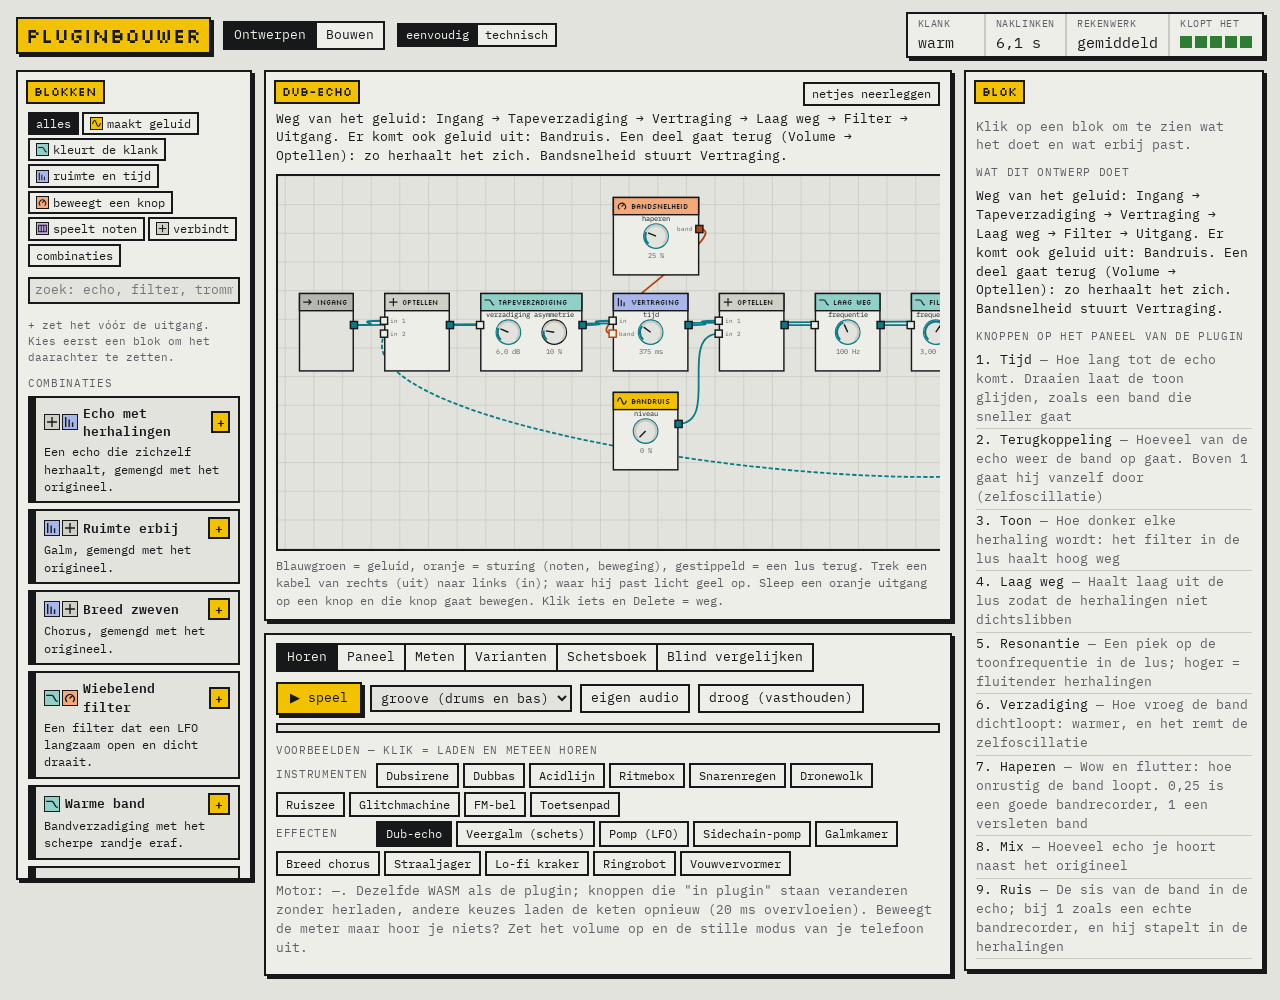
==== commit 9898452f: "Tool op de iPhone: schermen met een balk onderin, de keten als lijst, alles met tikken Onder 700 px " ====
--- a/tool/index.html
+++ b/tool/index.html
@@ -2,7 +2,7 @@
 <html lang="nl">
 <head>
 <meta charset="utf-8">
-<meta name="viewport" content="width=device-width, initial-scale=1">
+<meta name="viewport" content="width=device-width, initial-scale=1, viewport-fit=cover">
 <title>De Pluginbouwer</title>
 <meta name="description" content="Ontwerp een audio-plugin uit blokken, hoor en meet hem in de browser, en exporteer het bouwpakket voor Claude Code.">
 <link rel="preconnect" href="https://fonts.googleapis.com">
@@ -244,6 +244,79 @@
 .poort.in.past { fill: var(--tape); stroke: var(--ink); stroke-width: 3; }
 .knop.past .knopvlak { stroke: var(--trace2); stroke-width: 3; }
 .koptekst { font-size: 10px; }
+
+/* ---- de telefoon (body.smal: iPhone staand, of liggend met weinig hoogte) ----------------------------------------
+   Eén scherm tegelijk, een balk onderin (boven de thuisbalk), knoppen van minstens 40 px, invoervelden op 16 px (anders
+   zoomt Safari in), de keten als lijst. */
+html { -webkit-text-size-adjust: 100%; }
+button, .bestand { touch-action: manipulation; -webkit-tap-highlight-color: transparent; }
+.tabbalk, #mini { display: none; }
+body.smal { padding-top: max(8px, env(safe-area-inset-top, 0px)); padding-bottom: calc(80px + env(safe-area-inset-bottom, 0px)); font-size: 14px; }
+body.smal .kop { position: sticky; top: 0; z-index: 5; background: var(--bg); gap: 8px; margin: 0 0 8px; padding: 6px 0; border-bottom: 2px solid var(--ink); }
+body.smal .logo { font-size: 13px; box-shadow: none; padding: 2px 6px; }
+body.smal .standkeuze { display: none; }
+body.smal #mini { display: inline-flex; align-items: center; justify-content: center; width: 44px; height: 40px; padding: 0; font-size: 16px; margin-left: auto; box-shadow: 2px 2px 0 var(--ink); }
+body.smal .readout { order: 9; width: 100%; margin: 0; box-shadow: none; }
+body.smal .rv { flex: 1 1 0; min-width: 0; padding: 2px 6px; }
+body.smal .rl { font-size: 9px; letter-spacing: .03em; white-space: nowrap; overflow: hidden; text-overflow: ellipsis; }
+body.smal .rw { font-size: 13px; }
+body.smal #werk { display: block; }
+body.smal #midden { display: block; }
+body.smal #bib, body.smal #inspector, body.smal #canvas, body.smal #onder { display: none; }
+body.smal[data-scherm="keten"] #canvas, body.smal[data-scherm="blokken"] #bib, body.smal[data-scherm="blok"] #inspector,
+body.smal[data-scherm="horen"] #onder { display: block; }
+body.smal #bib { position: static; max-height: none; overflow: visible; }
+body.smal .paneel { box-shadow: none; padding: 10px; }
+body.smal .tabbalk { display: grid; grid-template-columns: repeat(5, 1fr); position: fixed; z-index: 6; left: 0; right: 0; bottom: 0;
+  background: var(--panel); border-top: 2px solid var(--ink);
+  padding: 0 env(safe-area-inset-right, 0px) env(safe-area-inset-bottom, 0px) env(safe-area-inset-left, 0px); }
+.tabbalk button { min-height: 56px; border: 0; border-right: 2px solid var(--lijn); background: var(--panel); color: var(--ink); font: 600 12px 'IBM Plex Mono', ui-monospace, monospace; padding: 0 2px; cursor: pointer; }
+.tabbalk button:last-child { border-right: 0; }
+.tabbalk button.aan { background: var(--ink); color: var(--panel); }
+body.smal .melding { left: 16px; right: 16px; bottom: calc(68px + env(safe-area-inset-bottom, 0px)); }
+/* grote knoppen en velden */
+body.smal .seg { min-height: 40px; padding: 6px 12px; }
+body.smal .seg.klein { min-height: 36px; padding: 4px 10px; }
+body.smal .knopgroot { min-height: 44px; }
+body.smal .plus { width: 40px; height: 40px; font-size: 20px; line-height: 34px; }
+body.smal input:not([type="range"]), body.smal select { font-size: 16px; min-height: 40px; }
+body.smal .chips, body.smal .tabs { flex-wrap: nowrap; overflow-x: auto; padding-bottom: 4px; scrollbar-width: none; }
+body.smal .chips .seg, body.smal .tabs .seg { flex: none; }
+body.smal .kopregel { flex-wrap: wrap; align-items: center; }
+body.smal .knoprij { grid-template-columns: 1fr auto; }
+body.smal .knoprij > .seg { grid-column: 1 / -1; justify-self: start; }
+body.smal input[type="range"] { -webkit-appearance: none; appearance: none; height: 36px; background: transparent; width: 100%; }
+body.smal input[type="range"]::-webkit-slider-runnable-track { height: 8px; background: var(--lijn); border: 2px solid var(--ink); }
+body.smal input[type="range"]::-webkit-slider-thumb { -webkit-appearance: none; width: 28px; height: 28px; margin-top: -12px; background: var(--tape); border: 2px solid var(--ink); border-radius: 0; }
+body.smal input[type="range"]::-moz-range-track { height: 8px; background: var(--lijn); border: 2px solid var(--ink); }
+body.smal input[type="range"]::-moz-range-thumb { width: 26px; height: 26px; background: var(--tape); border: 2px solid var(--ink); border-radius: 0; }
+body.smal .pad { flex-wrap: nowrap; }
+body.smal .pad .seg { min-width: 0; flex: 1 1 0; height: 72px; padding: 0; }
+body.smal .voorbeelden > .zacht { min-width: 100%; }
+/* de keten als lijst */
+.ketenlijst { display: flex; flex-direction: column; }
+.blokkaart { border: 2px solid var(--ink); background: var(--bg); padding: 4px 10px 8px; }
+.blokkaart.gekozen { outline: 3px solid var(--trace); outline-offset: 1px; }
+.blokkaart.f-rand-bron { border-left: 8px solid var(--f-bron); } .blokkaart.f-rand-kleur { border-left: 8px solid var(--f-kleur); }
+.blokkaart.f-rand-ruimte { border-left: 8px solid var(--f-ruimte); } .blokkaart.f-rand-beweging { border-left: 8px solid var(--f-beweging); }
+.blokkaart.f-rand-spelen { border-left: 8px solid var(--f-spelen); } .blokkaart.f-rand-verbinden { border-left: 8px solid var(--f-verbinden); }
+.blokkaart.f-rand-vast { border-left: 8px solid var(--f-vast); }
+.ketenlijst .sub { margin-top: 16px; }
+.ketenlijst > .blokkaart + .blokkaart { margin-top: 8px; }
+.bkkop { display: flex; align-items: center; width: 100%; min-height: 40px; background: none; border: 0; padding: 2px 0; color: inherit; font: inherit; text-align: left; cursor: pointer; }
+.bkkop .pijltje { margin-left: auto; color: var(--muted); font-size: 12px; white-space: nowrap; }
+.tussen { position: relative; display: flex; justify-content: center; padding: 8px 0; }
+.tussen::before { content: ''; position: absolute; left: 50%; top: 0; bottom: 0; border-left: 3px solid var(--trace); }
+.tussen .hier { position: relative; background: var(--panel); font-size: 12px; }
+.doelregel { display: flex; gap: 8px; align-items: center; justify-content: space-between; border: 2px solid var(--ink); background: var(--tape); color: #17181a; padding: 6px 8px; margin: 4px 0 8px; }
+.doelregel .seg { background: var(--panel); }
+/* vasthouden (droog, de toetsen): geen tekstselectie of menu van iOS bij lang drukken */
+.vasthoud, .pad .seg { -webkit-user-select: none; user-select: none; -webkit-touch-callout: none; touch-action: none; }
+.knoprij > .knopuitleg { grid-column: 1 / -1; order: 5; margin-top: -4px; }
+.knoprij > .beweeg { order: 6; grid-column: 1 / -1; justify-self: start; font-size: 11px; }
+body.smal .knoprij > .seg { order: 6; }
+body.smal .knoprij > .seg, body.smal .knoprij > .beweeg { grid-column: auto; justify-self: start; }
+body.smal:not(.technisch) .bereik:not(.mod) { display: none; }
 
 </style>
 </head>
@@ -2833,12 +2906,12 @@
 
 // Stuurblokken sluiten zich aan op wat er al is: een LFO op een knop van het gekozen blok, een sequencer of toetsen
 // op elke vrije noot- of slag-aansluiting, een bandsnelheid op een vertraging.
-function sluitSturingAan(o, kn, na) {
+function sluitSturingAan(o, kn, na, knopId = null) {
   const type = kn.type, gekozen = na && o.knopen.find((k) => k.id === na && k.id !== kn.id);
   if (['lfo', 'willekeur', 'bandbeweging'].includes(type) || (type === 'omhulling' && gekozen && gekozen.type !== 'vermenigvuldig')) {
     if (type === 'omhulling') verbindSpelen(o, kn);
     if (!gekozen || !BIB[gekozen.type].knoppen.length || BIB[gekozen.type].vast) return `${gewoneNaam(type)} erbij: sleep zijn uitgang op een knop`;
-    const knoppen = BIB[gekozen.type].knoppen, knop = knoppen.find((k) => k.exp) ?? knoppen[0];
+    const knoppen = BIB[gekozen.type].knoppen, knop = knoppen.find((k) => k.id === knopId) ?? knoppen.find((k) => k.exp) ?? knoppen[0];
     o.modulaties = (o.modulaties || []).filter((m) => !(m.doel[0] === gekozen.id && m.doel[1] === knop.id));
     o.modulaties.push({ bron: [kn.id, BIB[type].uit[0]], doel: [gekozen.id, knop.id], diepte: 0.25 });
     return `${gewoneNaam(type)} beweegt nu ${knop.naam} van ${gewoneNaam(gekozen.type)}`;
@@ -2875,8 +2948,9 @@
 
 // voegIn: een blok ({ type }) of een combinatie ({ recept }) in het ontwerp zetten, na het gekozen blok (of vóór de
 // uitgang), of op een gegeven kabel ({ van, naar }: een blok dat op een kabel wordt losgelaten). Geeft
-// { ontwerp, nieuw: [id's], wat } terug; het ontwerp zelf blijft onaangeroerd.
-function voegIn(ontwerp, wat, { na = null, kabel = null } = {}) {
+// { ontwerp, nieuw: [id's], wat } terug; het ontwerp zelf blijft onaangeroerd. `knop` = welke knop een LFO of willekeur
+// van het gekozen blok laat bewegen (anders de eerste frequentie- of tijdknop).
+function voegIn(ontwerp, wat, { na = null, kabel = null, knop = null } = {}) {
   const o = kloon(ontwerp);
   o.modulaties = o.modulaties || [];
   if (wat.meng) return mengRond(o, na);
@@ -2888,7 +2962,7 @@
     if (uit) {
       zin = zetInKeten(o, ingang, [kn.id, uit], na, gewoneNaam(wat.type), kabel);
       if (!ingang.length) verbindSpelen(o, kn);   // een bron hoort de noten als er al iemand speelt
-    } else zin = sluitSturingAan(o, kn, na);
+    } else zin = sluitSturingAan(o, kn, na ?? (kabel && (BIB[o.knopen.find((k) => k.id === kabel.van[0])?.type]?.knoppen.length ? kabel.van[0] : kabel.naar[0])), knop);
     return { ontwerp: o, nieuw: [kn.id], wat: zin };
   }
   const r = recept(wat.recept);
@@ -2990,14 +3064,15 @@
 }
 
 // ---------------------------------------------------------------------------------------------------- beschrijven
-// Wat dit ontwerp doet, in één of twee zinnen: de weg van het geluid, de lus terug, en wat er beweegt.
-function beschrijf(o) {
-  if (!o.knopen.length) return 'Nog leeg.';
+// De hoofdweg: de langste weg van het geluid van het begin (de ingang, of een bron) naar de uitgang, met de kabels ertussen.
+// Voor de lijstweergave op de telefoon en voor de beschrijving. `bereikt` = welke beginners bij de uitgang komen.
+function hoofdweg(o) {
   const { terug } = volgorde(o);
   const vooruit = o.kabels.filter((k) => !terug.includes(k));
   const uit = uitKnoop(o);
-  if (!uit) return 'Er is nog geen uitgang: zonder uitgang hoor je niets.';
-  // de langste weg naar de uitgang
+  const leeg = { pad: [], kabels: [], terug, bereikt: [] };
+  if (!uit) return leeg;
+  const typeVan = (id) => o.knopen.find((x) => x.id === id).type;
   const lang = new Map(), volg = new Map();
   const weg = (id, pad = new Set()) => {
     if (id === uit.id) return 0;
@@ -3005,8 +3080,8 @@
     if (pad.has(id)) return -Infinity;
     pad.add(id);
     let best = -Infinity, naar = null;
-    for (const k of vooruit.filter((c) => c.van[0] === id && isGeluid(o.knopen.find((x) => x.id === c.naar[0]).type, c.naar[1]) && !poortInfo(o.knopen.find((x) => x.id === c.naar[0]).type, c.naar[1]).luister)) {
-      const d = weg(k.naar[0], pad) + 1; if (d > best) { best = d; naar = k.naar[0]; }
+    for (const k of vooruit.filter((c) => c.van[0] === id && isGeluid(typeVan(c.naar[0]), c.naar[1]) && !poortInfo(typeVan(c.naar[0]), c.naar[1]).luister)) {
+      const d = weg(k.naar[0], pad) + 1; if (d > best) { best = d; naar = k; }
     }
     pad.delete(id); lang.set(id, best); volg.set(id, naar);
     return best;
@@ -3014,13 +3089,23 @@
   const beginners = o.knopen.filter((k) => k.type === 'in' || familieVan(k.type) === 'bron');
   let start = null, best = -Infinity;
   for (const b of beginners) { const d = weg(b.id); if (d > best) { best = d; start = b; } }
+  if (!start || best === -Infinity) return { ...leeg, pad: [], bereikt: [] };
+  const pad = [start.id], kabels = [];
+  while (pad.at(-1) !== uit.id && volg.get(pad.at(-1))) { const k = volg.get(pad.at(-1)); kabels.push(k); pad.push(k.naar[0]); }
+  return { pad, kabels, terug, bereikt: beginners.filter((b) => lang.get(b.id) > -Infinity) };
+}
+
+// Wat dit ontwerp doet, in één of twee zinnen: de weg van het geluid, de lus terug, en wat er beweegt.
+function beschrijf(o) {
+  if (!o.knopen.length) return 'Nog leeg.';
+  if (!uitKnoop(o)) return 'Er is nog geen uitgang: zonder uitgang hoor je niets.';
+  const { pad, terug, bereikt } = hoofdweg(o);
   const delen = [];
-  if (!start || best === -Infinity) delen.push('Er komt nog niets bij de uitgang aan.');
+  if (!pad.length) delen.push('Er komt nog niets bij de uitgang aan.');
   else {
-    const pad = [start.id]; while (pad.at(-1) !== uit.id && volg.get(pad.at(-1))) pad.push(volg.get(pad.at(-1)));
     const namen = pad.filter((id) => !['som', 'mix'].includes(o.knopen.find((k) => k.id === id).type)).map((id) => naamVan(o, id));
     delen.push('Weg van het geluid: ' + namen.join(' → ') + '.');
-    const andere = beginners.filter((b) => b !== start && lang.get(b.id) > -Infinity && b.type !== 'in');
+    const andere = bereikt.filter((b) => b.id !== pad[0] && b.type !== 'in');
     if (andere.length) delen.push('Er komt ook geluid uit: ' + andere.map((b) => gewoneNaam(b.type)).join(', ') + '.');
     for (const k of o.kabels.filter((c) => poortInfo(o.knopen.find((x) => x.id === c.naar[0]).type, c.naar[1]).luister)) delen.push(`${naamVan(o, k.naar[0])} luistert naar ${naamVan(o, k.van[0])}.`);
   }
@@ -3037,7 +3122,7 @@
   return delen.join(' ');
 }
 
-return { FAMILIES, KB, KOP, RECEPTEN, RIJ, ROL, alleenSturing, beschrijf, blokMaat, familie, familieVan, gewoneNaam, nieuwBlok, ordenen, overlap, past, poortInfo, recept, voegIn };
+return { FAMILIES, KB, KOP, RECEPTEN, RIJ, ROL, alleenSturing, beschrijf, blokMaat, familie, familieVan, gewoneNaam, hoofdweg, nieuwBlok, ordenen, overlap, past, poortInfo, recept, voegIn };
 })();
 
 // ---- tool/src/app.js
@@ -3053,7 +3138,7 @@
 const { bouwpakket, cpuSchatting, spec } = M_bouwpakket;
 const { maakTestsignalen } = M_testsignalen;
 const { zip } = M_zip;
-const { FAMILIES, ROL, RECEPTEN, recept, familieVan, familie, gewoneNaam, poortInfo, past, alleenSturing, voegIn, ordenen, overlap, blokMaat, beschrijf, KOP, RIJ, KB } = M_rollen;
+const { FAMILIES, ROL, RECEPTEN, recept, familieVan, familie, gewoneNaam, poortInfo, past, alleenSturing, voegIn, ordenen, overlap, blokMaat, beschrijf, hoofdweg, KOP, RIJ } = M_rollen;
 // ---------------------------------------------------------------------------------------------------- data van de bouw
 const DATA = globalThis.PB_DATA;   // door tool/bouw.mjs ingebakken: wasm (base64), bronnen voor het pakket, metingen
 const b64 = (s) => Uint8Array.from(atob(s), (c) => c.charCodeAt(0));
@@ -3077,6 +3162,15 @@
   weergave: opslag.lees('weergave', 'eenvoudig'),
 };
 const tech = () => S.weergave === 'technisch';
+// De telefoon (iPhone staand, of liggend met weinig hoogte): één scherm tegelijk met een balk onderin, de keten als lijst
+// van boven naar beneden, en grote knoppen. Dezelfde ontwerpen en dezelfde motor.
+const SMAL = matchMedia('(max-width: 700px), (max-height: 500px) and (pointer: coarse)');
+const smal = () => SMAL.matches;
+S.scherm = 'keten';                                   // keten · blokken · blok · horen · bouwen
+S.ketenWeergave = opslag.lees('ketenweergave', 'lijst');   // op de telefoon: lijst of tekening
+S.doelKabel = null;                                   // "+ hier" in de lijst: de kabel waar het nieuwe blok op komt
+const SCHERMEN = [['keten', 'Keten'], ['blokken', 'Blokken'], ['blok', 'Blok'], ['horen', 'Horen'], ['bouwen', 'Bouwen']];
+function naarScherm(w) { S.scherm = w; S.stand = w === 'bouwen' ? 'bouwen' : 'ontwerpen'; teken(); scrollTo(0, 0); }
 if (overlap(S.ontwerp, blokMaat)) S.ontwerp = ordenen(S.ontwerp, blokMaat);   // ook een bewaard ontwerp uit de tijd van smallere blokken
 let C = compileer(S.ontwerp);
 const speler = new Speler(MOTOR, MOTOR_BYTES);
@@ -3204,17 +3298,24 @@
   document.body.append(
     el('header', { class: 'kop' },
       el('div', { class: 'logo' }, 'PLUGINBOUWER'),
-      el('div', { class: 'stand', role: 'tablist' },
+      el('div', { class: 'stand standkeuze', role: 'tablist' },
         ...['ontwerpen', 'bouwen'].map((s) => el('button', { class: 'seg', 'data-stand': s, onclick: () => { S.stand = s; teken(); } }, s === 'ontwerpen' ? 'Ontwerpen' : 'Bouwen'))),
       el('div', { class: 'stand', role: 'group', 'aria-label': 'weergave', title: 'eenvoudig = gewone woorden; technisch = cpu, samples, dB en de vaktermen' },
         ...['eenvoudig', 'technisch'].map((w) => el('button', { class: 'seg klein', 'data-weergave': w, onclick: () => { S.weergave = w; opslag.schrijf('weergave', w); teken(); } }, w))),
+      el('button', { id: 'mini', class: 'knopgroot mini', 'aria-label': 'speel of stop', onclick: async () => { if (speler.speelt()) speler.stopBron(); else await speelNu(); tekenMini(); if (S.tab === 'horen') tekenOnder(); } }, '▶'),
       el('div', { id: 'readout', class: 'readout' })),
     el('main', { id: 'werk' },
       el('aside', { id: 'bib', class: 'paneel' }),
       el('section', { id: 'midden' }, el('div', { id: 'canvas', class: 'paneel' }), el('div', { id: 'onder', class: 'paneel' })),
       el('aside', { id: 'inspector', class: 'paneel' })),
     el('section', { id: 'bouwen', class: 'paneel', hidden: true }),
-    el('div', { id: 'melding', class: 'melding', role: 'status', hidden: true }));
+    el('div', { id: 'melding', class: 'melding', role: 'status', hidden: true }),
+    el('nav', { id: 'tabbalk', class: 'tabbalk', 'aria-label': 'schermen' },
+      ...SCHERMEN.map(([w, n]) => el('button', { 'data-scherm': w, onclick: () => naarScherm(w) }, n))));
+  SMAL.addEventListener?.('change', () => teken());
+  // een schuif die je vasthoudt wordt niet opnieuw getekend (anders breekt het slepen af, vooral op een telefoon)
+  const los = () => { if (actieveSchuif) { actieveSchuif = null; setTimeout(teken, 0); } };
+  document.addEventListener('pointerup', los); document.addEventListener('touchend', los);
   document.addEventListener('keydown', (ev) => {
     if (ev.target.closest('input,textarea,select')) return;
     if ((ev.key === 'Delete' || ev.key === 'Backspace') && S.selectie) { verwijderSelectie(); ev.preventDefault(); }
@@ -3226,9 +3327,16 @@
   speler.opMeter = (p) => { const m = $('#meter'); if (m) m.style.width = Math.min(100, p * 100) + '%'; if (p > 1e-4) taakLog('geluid'); };
   speler.opFout = (t) => melding(t);
 }
+function tekenMini() { const m = $('#mini'); if (m) { m.textContent = speler.speelt() ? '■' : '▶'; m.title = speler.speelt() ? 'stop' : 'speel'; } }
+let actieveSchuif = null;
+const schuifVrij = (box) => !(actieveSchuif && box.contains(actieveSchuif));
 function melding(t) { const m = $('#melding'); if (m) { m.textContent = t; m.hidden = false; clearTimeout(melding.t); melding.t = setTimeout(() => (m.hidden = true), 4000); } }
 
 function teken() {
+  document.body.classList.toggle('smal', smal());
+  if (smal()) { if (S.scherm === 'bouwen') S.stand = 'bouwen'; else if (S.stand === 'bouwen') S.scherm = 'bouwen'; document.body.dataset.scherm = S.scherm; }
+  for (const b of document.querySelectorAll('[data-scherm]')) if (b.tagName === 'BUTTON') b.classList.toggle('aan', b.dataset.scherm === S.scherm);
+  tekenMini();
   for (const b of document.querySelectorAll('[data-stand]')) b.classList.toggle('aan', b.dataset.stand === S.stand);
   for (const b of document.querySelectorAll('[data-weergave]')) b.classList.toggle('aan', b.dataset.weergave === S.weergave);
   document.body.classList.toggle('technisch', tech());
@@ -3247,7 +3355,7 @@
     const omhoog = nu > toen, beter = beterLager ? !omhoog : omhoog;
     return el('span', { class: 'pijl ' + (beter ? 'ok' : 'bad'), title: 'laatste wijziging: ' + S.laatsteWijziging }, omhoog ? '▲' : '▼');
   };
-  const vak = (label, waarde, p, uitleg) => el('div', { class: 'rv', title: uitleg }, el('span', { class: 'rl' }, label), el('span', { class: 'rw' }, waarde, p));
+  const vak = (label, waarde, p, uitleg) => el('div', { class: 'rv', title: uitleg, onclick: () => { if (smal() && uitleg) melding(uitleg); } }, el('span', { class: 'rl' }, label), el('span', { class: 'rw' }, waarde, p));
   const toetsen = el('div', { class: 'rv', title: 'wat er nu al gecontroleerd wordt; de rest doet CI' }, el('span', { class: 'rl' }, tech() ? 'toetsen' : 'klopt het'),
     el('span', { class: 'blokjes' }, ...toetsBlokjes()));
   if (!r || r.fout) {
@@ -3320,8 +3428,11 @@
     el('div', { class: 'chips' }, ...[['alle', 'elk type'], ['effect', 'effect'], ['instrument', 'instrument'], ['MIDI-effect', 'MIDI'], ['analyser', 'analyser'], ['utility', 'utility'], ['modulatie', 'modulatie']].map(([w, t]) =>
       el('button', { class: 'seg' + (f.soort === w ? ' aan' : ''), onclick: () => { f.soort = w; tekenBib(); } }, t))));
   box.append(el('input', { class: 'zoek', placeholder: 'zoek: echo, filter, trommel…', value: f.zoek, oninput: (ev) => { f.zoek = ev.target.value; tekenLijst(); } }),
-    el('p', { class: 'zacht klein' }, S.selectie?.soort === 'knoop' && knoopVan(S.selectie.id)
-      ? `+ zet het achter ${gewoneNaam(knoopVan(S.selectie.id).type)}.` : '+ zet het vóór de uitgang. Kies eerst een blok om het daarachter te zetten.'),
+    S.doelKabel && knoopVan(S.doelKabel.van[0]) && knoopVan(S.doelKabel.naar[0])
+      ? el('div', { class: 'doelregel' }, el('span', {}, `Kies wat er tussen ${gewoneNaam(knoopVan(S.doelKabel.van[0]).type)} en ${gewoneNaam(knoopVan(S.doelKabel.naar[0]).type)} komt.`),
+        el('button', { class: 'seg klein', onclick: () => { S.doelKabel = null; smal() ? naarScherm('keten') : tekenBib(); } }, 'niet'))
+      : el('p', { class: 'zacht klein' }, S.selectie?.soort === 'knoop' && knoopVan(S.selectie.id)
+        ? `+ zet het achter ${gewoneNaam(knoopVan(S.selectie.id).type)}.` : '+ zet het vóór de uitgang. Kies eerst een blok om het daarachter te zetten.'),
     el('div', { id: 'bibLijst' }));
   tekenLijst();
 }
@@ -3380,8 +3491,10 @@
 // Een blok of combinatie IN de keten: achter het gekozen blok (of vóór de uitgang), of op een kabel. Daarna wordt de
 // keten netjes neergelegd en zegt een melding wat er gebeurde.
 function zetErin(wat, { kabel = null } = {}) {
-  const na = S.selectie?.soort === 'knoop' ? S.selectie.id : null;
+  kabel = kabel ?? S.doelKabel; S.doelKabel = null;
+  const na = !kabel && S.selectie?.soort === 'knoop' ? S.selectie.id : null;
   const r = voegIn(S.ontwerp, wat, { na, kabel });
+  if (smal() && S.scherm === 'blokken') S.scherm = 'keten';
   S.ontwerp = ordenen(r.ontwerp, blokMaat);
   S.selectie = { soort: 'knoop', id: r.nieuw.at(-1) };
   melding(r.wat);
@@ -3412,6 +3525,8 @@
 let sleep = null, laatsteVB = null;
 function tekenCanvas() {
   const box = $('#canvas');
+  if (!schuifVrij(box)) return;
+  if (smal() && S.ketenWeergave === 'lijst') { tekenKetenLijst(box); return; }
   // het beeld past zich aan de blokken aan (zo blijven knoppen leesbaar), met ruimte voor kabels en nieuwe blokken
   // (tijdens het slepen van een blok blijft het beeld staan, anders verschuift de schaal onder de muis)
   const kn0 = S.ontwerp.knopen;
@@ -3474,6 +3589,7 @@
   if (sleep?.soort === 'kabel') s.append(svg('path', { id: 'sleepKabel', class: 'kabel sleep', d: '' }));
   box.replaceChildren(
     el('div', { class: 'kopregel' }, el('div', { class: 'tape' }, (tech() ? 'KETEN · ' : '') + S.ontwerp.naam),
+      smal() ? weergaveKeuze() : null,
       el('button', { class: 'seg klein', title: 'zet de blokken op volgorde van links naar rechts, zoals het geluid loopt', onclick: netjes }, 'netjes neerleggen')),
     el('p', { class: 'samenvatting' }, beschrijf(S.ontwerp)),
     el('div', { class: 'scroller' }, s),
@@ -3590,9 +3706,68 @@
   } else teken();
 }
 
+// Een schuif voor één knop (rechts in het blokpaneel en in de lijst op de telefoon). Tijdens het slepen wordt alleen het
+// getal ernaast bijgewerkt; pas bij loslaten tekent de rest opnieuw.
+function schuifRij(kn, def, ...extra) {
+  const { min, max } = knopBereik(kn, def), v = knopWaarde(kn, def);
+  const naarT = (x) => (def.exp ? Math.log(x / min) / Math.log(max / min) : (x - min) / (max - min));
+  const w = el('span', { class: 'w' }, waardeTekst(v, def.eenheid));
+  const inp = el('input', { type: 'range', min: 0, max: 1000, value: Math.round(naarT(v) * 1000), 'aria-label': def.naam,
+    oninput: (ev) => {
+      actieveSchuif = ev.target;
+      const t = ev.target.value / 1000, x = def.exp ? min * Math.pow(max / min, t) : min + t * (max - min);
+      zetKnop(kn, def, def.eenheid === 'ms' || def.eenheid === 'Hz' ? Math.round(x) : Math.round(x * 1000) / 1000, false);
+      w.textContent = waardeTekst(knopWaarde(kn, def), def.eenheid);
+    },
+    onchange: () => { actieveSchuif = null; gewijzigd(`${BIB[kn.type].naam}: ${def.naam} ${waardeTekst(knopWaarde(kn, def), def.eenheid)}`); } });
+  return el('div', { class: 'knoprij' }, el('label', {}, def.naam, inp), w, ...extra);
+}
+
+// ---------------------------------------------------------------------------------------------------- de keten als lijst (telefoon)
+// Van boven naar beneden zoals het geluid loopt: elk blok een kaart met zijn schuiven, en tussen twee blokken
+// "+ hier": wat je dan kiest komt precies daar. Wat niet op de hoofdweg ligt (een lus terug, wat beweegt, een tweede
+// bron) staat eronder, met waar het op aansluit.
+function weergaveKeuze() {
+  return el('div', { class: 'stand' }, ...[['lijst', 'lijst'], ['tekening', 'tekening']].map(([w, n]) =>
+    el('button', { class: 'seg klein' + (S.ketenWeergave === w ? ' aan' : ''), onclick: () => { S.ketenWeergave = w; opslag.schrijf('ketenweergave', w); tekenCanvas(); } }, n)));
+}
+function tekenKetenLijst(box) {
+  const { pad, kabels } = hoofdweg(S.ontwerp);
+  const lijst = el('div', { class: 'ketenlijst' });
+  const tussen = (kabel) => el('div', { class: 'tussen' },
+    el('button', { class: 'seg hier', onclick: () => { S.doelKabel = kabel; S.selectie = null; naarScherm('blokken'); } },
+      '+ hier iets tussen'));
+  pad.forEach((id, i) => { lijst.append(blokKaart(knoopVan(id))); if (i < kabels.length) lijst.append(tussen(kabels[i])); });
+  if (!pad.length) lijst.append(el('p', {}, 'Er komt nog niets bij de uitgang aan.'),
+    el('button', { class: 'knopgroot', onclick: () => { S.filter.familie = heeftIngang() ? 'alle' : 'bron'; naarScherm('blokken'); } }, heeftIngang() ? '+ kies een blok' : '+ kies iets dat geluid maakt'));
+  const rest = S.ontwerp.knopen.filter((k) => !pad.includes(k.id));
+  if (rest.length) lijst.append(el('div', { class: 'sub' }, 'ook in dit ontwerp'), ...rest.map((k) => blokKaart(k, true)));
+  box.replaceChildren(
+    el('div', { class: 'kopregel' }, el('div', { class: 'tape' }, S.ontwerp.naam), weergaveKeuze()),
+    el('p', { class: 'samenvatting' }, beschrijf(S.ontwerp)), lijst,
+    ...(C.fouten.length ? [el('div', { class: 'fouten' }, ...C.fouten.map((f) => el('div', {}, '✕ ' + f)))] : []));
+}
+// waar een blok buiten de hoofdweg op aansluit, in woorden
+function aansluiting(kn) {
+  const o = S.ontwerp, delen = [];
+  for (const k of o.kabels.filter((c) => c.van[0] === kn.id)) { const d = knoopVan(k.naar[0]); delen.push(`→ ${gewoneNaam(d.type)} (${poortInfo(d.type, k.naar[1]).naam})`); }
+  for (const m of (o.modulaties || []).filter((x) => x.bron[0] === kn.id)) { const d = knoopVan(m.doel[0]); delen.push(`beweegt ${knopDef(d.type, m.doel[1])?.naam ?? m.doel[1]} van ${gewoneNaam(d.type)}`); }
+  return delen.join(' · ') || 'nog nergens op aangesloten';
+}
+function blokKaart(kn, metAansluiting = false) {
+  const b = BIB[kn.type], fam = familieVan(kn.type), gekozen = S.selectie?.soort === 'knoop' && S.selectie.id === kn.id;
+  return el('div', { class: 'blokkaart f-rand-' + fam + (gekozen ? ' gekozen' : '') },
+    el('button', { class: 'bkkop', onclick: () => { S.selectie = { soort: 'knoop', id: kn.id }; naarScherm('blok'); } },
+      tekenEl(fam), el('b', {}, tech() ? b.naam : gewoneNaam(kn.type)), el('span', { class: 'pijltje' }, 'meer ›')),
+    b.vast ? null : el('div', { class: 'ku' }, ROL[kn.type].kort),
+    metAansluiting ? el('div', { class: 'ks' }, aansluiting(kn)) : null,
+    ...b.knoppen.map((def) => schuifRij(kn, def)));
+}
+
 // ---------------------------------------------------------------------------------------------------- inspector
 function tekenInspector() {
   const box = $('#inspector');
+  if (!schuifVrij(box)) return;
   box.replaceChildren(el('div', { class: 'tape' }, 'BLOK'));
   const kn = S.selectie?.soort === 'knoop' ? knoopVan(S.selectie.id) : null;
   if (!kn) {
@@ -3615,20 +3790,15 @@
       el('tr', {}, el('td', {}, 'bouwmoeite'), el('td', {}, b.bouw + ' van 5 (schatting)'))));
   else if (b.uitleg !== rol.kort) box.append(el('details', {}, el('summary', {}, 'meer uitleg'), el('p', { class: 'zacht' }, b.uitleg + (b.let ? ' ' + b.let : ''))));
   for (const def of b.knoppen) {
-    const pi = paramVan(kn.id, def.id), v = knopWaarde(kn, def), { min, max } = knopBereik(kn, def);
-    const rij = el('div', { class: 'knoprij' },
-      el('label', {}, def.naam, el('input', { type: 'range', min: 0, max: 1000, value: Math.round((def.exp ? Math.log(v / min) / Math.log(max / min) : (v - min) / (max - min)) * 1000),
-        oninput: (ev) => { const t = ev.target.value / 1000; const w = def.exp ? min * Math.pow(max / min, t) : min + t * (max - min); zetKnop(kn, def, def.eenheid === 'ms' || def.eenheid === 'Hz' ? Math.round(w) : Math.round(w * 1000) / 1000, false); },
-        onchange: () => gewijzigd(`${b.naam}: ${def.naam}`) })),
-      el('span', { class: 'w' }, waardeTekst(v, def.eenheid)),
-      el('button', { class: 'seg' + (pi >= 0 ? ' aan' : ''), title: tech() ? 'in de plugin = de host kan hem automatiseren' : 'op het paneel = een knop op je plugin (in Logic ook te automatiseren); vast = alleen hier ingesteld',
+    const pi = paramVan(kn.id, def.id), v = knopWaarde(kn, def);
+    const rij = schuifRij(kn, def, el('button', { class: 'seg' + (pi >= 0 ? ' aan' : ''), title: tech() ? 'in de plugin = de host kan hem automatiseren' : 'op het paneel = een knop op je plugin (in Logic ook te automatiseren); vast = alleen hier ingesteld',
         onclick: () => {
           if (pi >= 0) S.ontwerp.parameters.splice(pi, 1);
           else S.ontwerp.parameters.push({ naam: def.naam[0].toUpperCase() + def.naam.slice(1), knoop: kn.id, knop: def.id, min: def.min, max: def.max, standaard: exactF32(v), glijMs: def.glijMs, uitleg: '' });
           gewijzigd(pi >= 0 ? `${def.naam} uit de plugin` : `${def.naam} in de plugin`);
         } }, pi >= 0 ? (tech() ? 'in plugin' : 'op paneel') : 'vast'));
+    if (!tech() && rol.knoppen[def.id]) rij.append(el('div', { class: 'knopuitleg' }, rol.knoppen[def.id]));
     box.append(rij);
-    if (!tech() && rol.knoppen[def.id]) box.append(el('div', { class: 'knopuitleg' }, rol.knoppen[def.id]));
     if (pi >= 0) {
       const p = S.ontwerp.parameters[pi];
       box.append(el('div', { class: 'bereik' }, 'naam ', el('input', { value: p.naam, onchange: (ev) => { p.naam = ev.target.value; gewijzigd('naam ' + p.naam); } }),
@@ -3639,6 +3809,10 @@
           el('option', { value: 'overvloeien', selected: p.glijden === 'overvloeien' }, 'draaien: overvloeien (plugin)')) : null));
     }
     const mod = (S.ontwerp.modulaties || []).find((m) => m.doel[0] === kn.id && m.doel[1] === def.id);
+    if (!mod && !b.vast) rij.append(el('button', { class: 'seg klein beweeg', title: 'een LFO laat deze knop langzaam heen en weer gaan', onclick: () => {
+      const r = voegIn(S.ontwerp, { type: 'lfo' }, { na: kn.id, knop: def.id });
+      S.ontwerp = ordenen(r.ontwerp, blokMaat); melding(r.wat); gewijzigd(r.wat);
+    } }, 'laat bewegen'));
     if (mod) box.append(el('div', { class: 'bereik mod' }, `beweegt door ${tech() ? mod.bron[0] : gewoneNaam(knoopVan(mod.bron[0])?.type)} · ${tech() ? 'diepte' : 'hoe ver'} `,
       el('input', { type: 'range', min: 0, max: 100, value: Math.round(mod.diepte * 100), onchange: (ev) => { mod.diepte = ev.target.value / 100; gewijzigd('modulatiediepte'); } }),
       el('button', { class: 'seg', onclick: () => { S.ontwerp.modulaties = S.ontwerp.modulaties.filter((m) => m !== mod); gewijzigd('modulatie weg'); } }, 'weg')));
@@ -3687,10 +3861,10 @@
         : [el('select', { onchange: async (ev) => { S.bron = ev.target.value; if (speler.speelt()) await speler.speel(S.bron); } },
           ...[['groove', 'groove (drums en bas)'], ['stukjes', 'stukjes (korte tonen)'], ['ruis', 'ruisstoten'], ['sweep', 'sweep'], ['sinus', 'sinus 1 kHz'], ['eigen', speler.buffer ? speler.bronNaam : 'eigen audio…']].map(([w, t]) => el('option', { value: w, selected: S.bron === w }, t))),
         el('label', { class: 'bestand' }, 'eigen audio', el('input', { type: 'file', accept: 'audio/*', onchange: async (ev) => { const f = ev.target.files[0]; if (!f) return; await speler.eigenBestand(f); S.bron = 'eigen'; await speler.speel('eigen'); speler.laad(C.rij, standaardWaarden()); tekenOnder(); } })),
-        el('button', { class: 'seg', onmousedown: () => speler.droog(true), onmouseup: () => speler.droog(false), onmouseleave: () => speler.droog(false), title: 'vasthouden = zonder plugin' }, 'droog (vasthouden)')])),
+        el('button', { class: 'seg vasthoud', onpointerdown: (ev) => { ev.preventDefault(); speler.droog(true); }, onpointerup: () => speler.droog(false), onpointerleave: () => speler.droog(false), onpointercancel: () => speler.droog(false), oncontextmenu: (ev) => ev.preventDefault(), title: 'vasthouden = zonder plugin' }, 'droog (vasthouden)')])),
     el('div', { class: 'meterbak' }, el('div', { id: 'meter', class: 'meterbalk' })),
     ...(toetsen ? [el('div', { class: 'pad', role: 'group', 'aria-label': 'toetsen' }, ...TOETSEN.map(([code, st, label]) => el('button', { class: 'seg', 'data-code': code,
-      onpointerdown: (ev) => { ev.preventDefault(); noot(code, st, true); }, onpointerup: () => noot(code, st, false), onpointerleave: () => noot(code, st, false) }, label)))] : []),
+      onpointerdown: (ev) => { ev.preventDefault(); noot(code, st, true); }, onpointerup: () => noot(code, st, false), onpointerleave: () => noot(code, st, false), onpointercancel: () => noot(code, st, false), oncontextmenu: (ev) => ev.preventDefault() }, label)))] : []),
     el('div', { class: 'sub' }, 'voorbeelden — klik = laden en meteen horen'),
     el('div', { class: 'voorbeelden' }, el('span', { class: 'zacht' }, 'instrumenten'), ...INSTRUMENTEN.map(voorbeeldKnop)),
     el('div', { class: 'voorbeelden' }, el('span', { class: 'zacht' }, 'effecten'), ...EFFECTEN.map(voorbeeldKnop)),
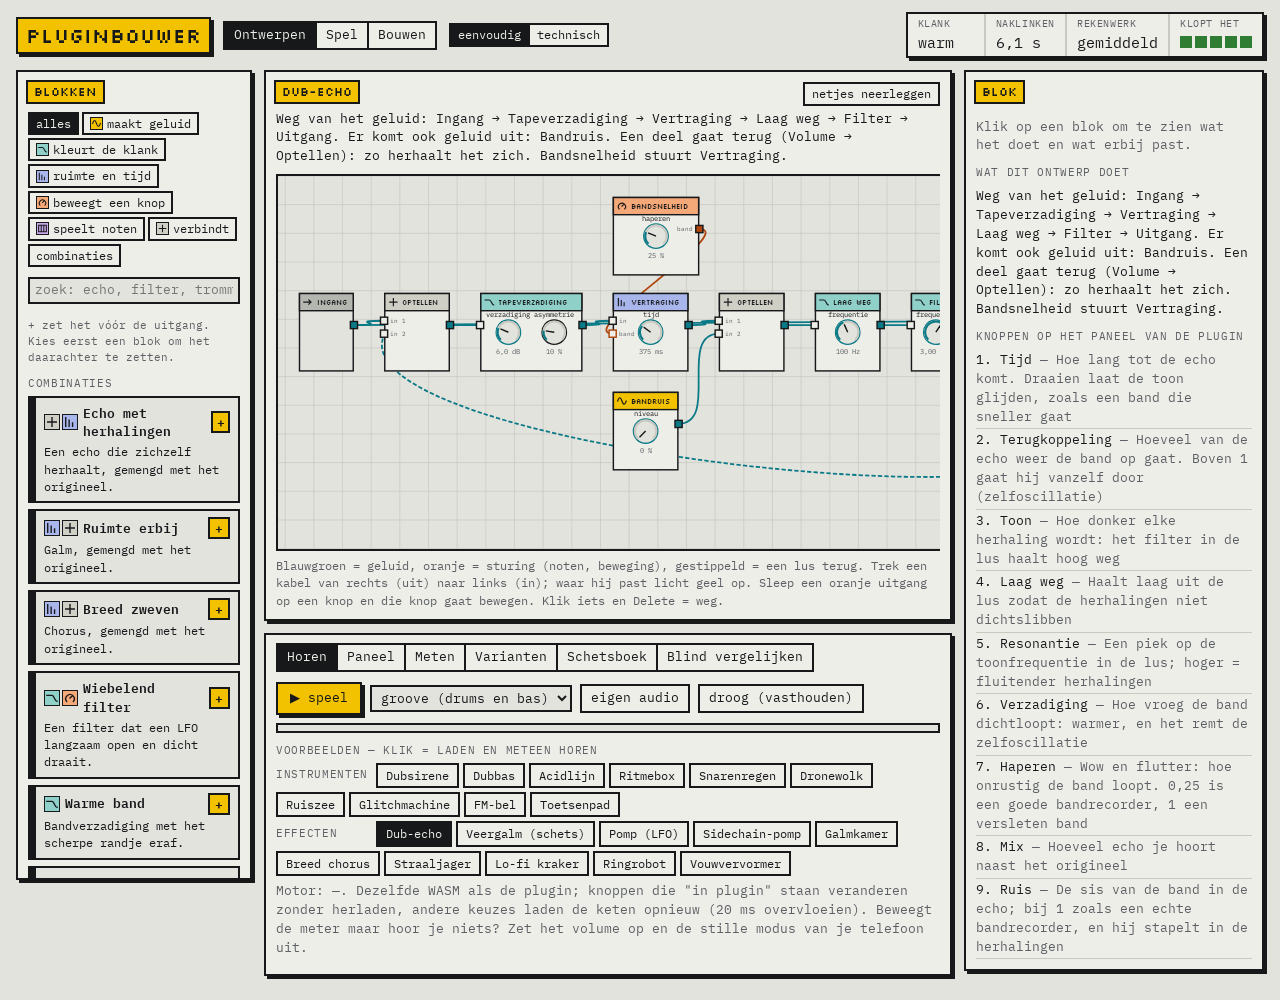
==== commit 1565f6c0: "Het spel: de blokken spelenderwijs leren kennen Stand Spel naast Ontwerpen en Bouwen (op de iPhone e" ====
--- a/tool/index.html
+++ b/tool/index.html
@@ -317,6 +317,69 @@
 body.smal .knoprij > .seg { order: 6; }
 body.smal .knoprij > .seg, body.smal .knoprij > .beweeg { grid-column: auto; justify-self: start; }
 body.smal:not(.technisch) .bereik:not(.mod) { display: none; }
+
+/* ---- het spel ---------------------------------------------------------------------------------------------------- */
+#spel { max-width: 920px; margin: 0 auto; }
+.spelkop { display: flex; flex-wrap: wrap; gap: 8px 16px; align-items: flex-end; margin-bottom: 10px; }
+.spelkop .tape { margin-bottom: 0; }
+.teller { display: flex; flex-direction: column; }
+.teller b { font-size: 18px; }
+.teller.breed { flex: 1 1 200px; }
+.voortgang { height: 12px; border: 2px solid var(--ink); background: var(--bg); margin-top: 3px; }
+.voortgang i { display: block; height: 100%; background: var(--ok); }
+.sterren { display: inline-flex; gap: 3px; vertical-align: middle; }
+.sterren i { width: 12px; height: 12px; border: 2px solid var(--ink); background: var(--bg); display: inline-block; }
+.sterren i.vol { background: var(--tape); }
+.groot .sterren i { width: 22px; height: 22px; }
+.levels { display: grid; grid-template-columns: repeat(auto-fill, minmax(260px, 1fr)); gap: 8px; margin: 10px 0; }
+.levelkaart { border: 2px solid var(--ink); background: var(--bg); padding: 8px 10px; }
+.levelkaart.dicht { opacity: .55; }
+.levelkaart.f-rand-bron { border-left: 8px solid var(--f-bron); } .levelkaart.f-rand-kleur { border-left: 8px solid var(--f-kleur); }
+.levelkaart.f-rand-ruimte { border-left: 8px solid var(--f-ruimte); } .levelkaart.f-rand-beweging { border-left: 8px solid var(--f-beweging); }
+.levelkaart.f-rand-spelen { border-left: 8px solid var(--f-spelen); } .levelkaart.f-rand-verbinden { border-left: 8px solid var(--f-verbinden); }
+.levelkaart.f-rand-vast { border-left: 8px solid var(--ink); }
+.tekenvak.f-meester { background: var(--tape); }
+.spelronde h3 { font-size: 16px; margin: 12px 0 8px; }
+.spelronde .kopregel { align-items: center; }
+.rondes { display: inline-flex; gap: 3px; margin-left: auto; }
+.rondes i { width: 10px; height: 10px; border: 2px solid var(--ink); display: inline-block; }
+.rondes i.vol { background: var(--ink); } .rondes i.nu { background: var(--tape); }
+p.groot { font-size: 17px; line-height: 1.4; margin: 8px 0 12px; display: flex; align-items: center; flex-wrap: wrap; gap: 6px; }
+.antwoorden { display: grid; grid-template-columns: repeat(auto-fill, minmax(200px, 1fr)); gap: 8px; margin: 10px 0; }
+.antwoord { display: flex; align-items: center; gap: 4px; min-height: 52px; padding: 8px 12px; border: 2px solid var(--ink); background: var(--panel); color: var(--ink);
+  font: 600 14px 'IBM Plex Mono', ui-monospace, monospace; text-align: left; cursor: pointer; box-shadow: var(--schaduw); }
+.antwoord.zin { font-weight: 400; font-size: 13px; }
+.antwoord:active:not(:disabled) { transform: translate(2px, 2px); box-shadow: 1px 1px 0 var(--ink); }
+.antwoord.goed { background: var(--ok); color: #fff; }
+.antwoord.fout { background: var(--bad); color: #fff; }
+.antwoord.grijs { opacity: .5; }
+.antwoord:disabled { cursor: default; }
+.terugmelding { border: 2px solid var(--ink); padding: 8px 10px; margin: 10px 0; background: var(--bg); }
+.terugmelding.ok { border-left: 8px solid var(--ok); color: var(--ink); } .terugmelding.bad { border-left: 8px solid var(--bad); color: var(--ink); }
+.terugmelding.ok b { color: var(--ok); } .terugmelding.bad b { color: var(--bad); }
+.draaischuif { display: flex; flex-direction: column; gap: 4px; margin: 12px 0; font-weight: 600; }
+.draaischuif input[type="range"] { width: 100%; }
+.knopgroot.aan { background: var(--ink); color: var(--panel); }
+.kaartenraster { display: grid; grid-template-columns: repeat(auto-fill, minmax(220px, 1fr)); gap: 8px; margin-top: 8px; }
+.spelkaart { border: 2px solid var(--ink); background: var(--bg); padding: 2px 10px 6px; }
+.spelkaart.ongekend { filter: grayscale(1); opacity: .7; }
+.spelkaart.ongekend.uit { filter: none; opacity: 1; }
+.spelkaart.f-rand-bron { border-left: 8px solid var(--f-bron); } .spelkaart.f-rand-kleur { border-left: 8px solid var(--f-kleur); }
+.spelkaart.f-rand-ruimte { border-left: 8px solid var(--f-ruimte); } .spelkaart.f-rand-beweging { border-left: 8px solid var(--f-beweging); }
+.spelkaart.f-rand-spelen { border-left: 8px solid var(--f-spelen); } .spelkaart.f-rand-verbinden { border-left: 8px solid var(--f-verbinden); }
+.spelkaart .bkkop .sterren { margin-left: auto; }
+.opdracht { border: 2px solid var(--ink); border-left: 8px solid var(--tape); background: var(--bg); padding: 6px 10px; margin-bottom: 10px; }
+.opdracht.gehaald { border-left-color: var(--ok); }
+.opdracht .kopregel { justify-content: flex-start; gap: 8px; align-items: center; }
+.opdracht .tape { margin-bottom: 0; }
+body[data-stand="spel"] #mini { display: none; }
+body.smal .antwoorden { grid-template-columns: 1fr; }
+body.smal .levels, body.smal .kaartenraster { grid-template-columns: 1fr; }
+body.smal .tabbalk { grid-template-columns: repeat(6, 1fr); }
+body.smal .tabbalk button { font-size: 11px; }
+body.smal .draaischuif input[type="range"] { height: 44px; }
+body.smal .sterren i { width: 14px; height: 14px; }
+body[data-stand="spel"] .readout { display: none; }
 
 </style>
 </head>
@@ -3125,6 +3188,267 @@
 return { FAMILIES, KB, KOP, RECEPTEN, RIJ, ROL, alleenSturing, beschrijf, blokMaat, familie, familieVan, gewoneNaam, hoofdweg, nieuwBlok, ordenen, overlap, past, poortInfo, recept, voegIn };
 })();
 
+// ---- tool/src/spel.js
+const M_spel = (() => {
+// spel.js — de blokken spelenderwijs leren kennen. Zeven levels (de families en een meesterproef), elk met rondes van
+// drie soorten en een bouwopdracht:
+//   "Wie ben ik?"  een zin bij een blok, of een blok bij een zin;
+//   "Wat hoor je?" een kort stuk door één blok (een proefopstelling op de echte motor): welk blok is het?
+//   "Draai na"     hoor het doel en zet één knop zo dat het hetzelfde klinkt;
+//   opdracht       bouw iets in de keten; de tool meet zelf of het klopt.
+// Geen DOM: dezelfde code draait in de browser en in de toetsen (tests/spel.test.mjs). Toeval met een zaad (xorshift).
+const { BIB, compileer } = M_keten;
+const { gewoneNaam, familieVan, hoofdweg } = M_rollen;
+const { renderKeten, gemiddeldSpectrum } = M_meten;
+const { ruis, stukjes, impuls } = M_signalen;
+// ---------------------------------------------------------------------------------------------------- proefopstellingen
+// Per blok een kleine keten waarin je dat blok duidelijk hoort, met overdreven standen. `knop` = welke knop Draai na
+// gebruikt (die wordt plugin-parameter 0, zodat hij tijdens het spelen kan draaien zonder herladen).
+const effect = (type, waarden = {}, vast) => ({ knopen: [{ id: 'in', type: 'in' }, { id: 'x', type, waarden, ...(vast ? { vast } : {}) }, { id: 'uit', type: 'uit' }],
+  kabels: [{ van: ['in', 'uit'], naar: ['x', 'in'] }, { van: ['x', BIB[type].uit[0]], naar: ['uit', 'in'] }] });
+const gemengd = (type, waarden = {}, mix = 0.5, vast) => ({ knopen: [{ id: 'in', type: 'in' }, { id: 'x', type, waarden, ...(vast ? { vast } : {}) },
+  { id: 'mix', type: 'mix', waarden: { mix } }, { id: 'uit', type: 'uit' }],
+  kabels: [{ van: ['in', 'uit'], naar: ['x', 'in'] }, { van: ['in', 'uit'], naar: ['mix', 'droog'] }, { van: ['x', 'uit'], naar: ['mix', 'nat'] }, { van: ['mix', 'uit'], naar: ['uit', 'in'] }] });
+const zacht = (knopen, kabels, bron) => ({ knopen: [...knopen, { id: 'vol', type: 'versterker', waarden: { hoeveel: 0.5 } }, { id: 'uit', type: 'uit' }],
+  kabels: [...kabels, { van: [bron, 'uit'], naar: ['vol', 'in'] }, { van: ['vol', 'uit'], naar: ['uit', 'in'] }] });
+// een filter met iets dat zijn frequentie beweegt
+const bewogen = (type, waarden, diepte = 0.4) => ({ knopen: [{ id: 'in', type: 'in' }, { id: 'f', type: 'svf', waarden: { freq: 700, q: 3 } }, { id: 'x', type, waarden }, { id: 'uit', type: 'uit' }],
+  kabels: [{ van: ['in', 'uit'], naar: ['f', 'in'] }, { van: ['f', 'band'], naar: ['uit', 'in'] }],
+  modulaties: [{ bron: ['x', 'golf'], doel: ['f', 'freq'], diepte }] });
+
+const PROEF = {
+  osc: { o: () => zacht([{ id: 'x', type: 'osc', waarden: { freq: 110 }, vast: { golf: 1 } }], [], 'x'), knop: 'freq' },
+  ruis: { o: () => zacht([{ id: 'x', type: 'ruis', waarden: { kleur: 0.25 } }], [], 'x'), knop: 'kleur' },
+  snaar: { o: () => zacht([{ id: 's', type: 'sequencer', waarden: { tempo: 120 }, vast: { patroon: 6 } }, { id: 'x', type: 'snaar', waarden: { freq: 147, verval: 2, helder: 0.5 } }],
+    [{ van: ['s', 'poort'], naar: ['x', 'poort'] }, { van: ['s', 'toon'], naar: ['x', 'toon'] }], 'x'), knop: 'helder' },
+  trommel: { o: () => zacht([{ id: 's', type: 'sequencer', waarden: { tempo: 120 }, vast: { patroon: 0 } }, { id: 'x', type: 'trommel', waarden: { freq: 55, val: 3, verval: 380 } }],
+    [{ van: ['s', 'poort'], naar: ['x', 'poort'] }], 'x'), knop: 'freq' },
+  tape: { o: () => effect('tape', { verzadiging: 18, asymmetrie: 0.25 }), knop: 'verzadiging' },
+  hoogdoor1: { o: () => effect('hoogdoor1', { freq: 700 }), knop: 'freq' },
+  laagdoor1: { o: () => effect('laagdoor1', { freq: 400 }), knop: 'freq' },
+  svf: { o: () => { const o = effect('svf', { freq: 1500, q: 4 }); o.kabels[1].van = ['x', 'band']; return o; }, knop: 'freq' },
+  biquad: { o: () => effect('biquad', { freq: 250, q: 8 }, { soort: 0 }), knop: 'freq' },
+  vergruizer: { o: () => effect('vergruizer', { bits: 4, deling: 8 }), knop: 'bits' },
+  vouwer: { o: () => effect('vouwer', { drive: 30 }), knop: 'drive' },
+  // een compressor hoor je het best als hij pompt: een kick op "luister naar" duwt de groove op elke tel omlaag
+  compressor: { o: () => { const o = effect('compressor', { drempel: -36, verhouding: 12, aanzet: 1, loslaten: 250 });
+    o.knopen.push({ id: 's', type: 'sequencer', waarden: { tempo: 120 }, vast: { patroon: 0 } }, { id: 'k', type: 'trommel', waarden: { freq: 50, val: 3, verval: 300 } });
+    o.kabels.push({ van: ['s', 'poort'], naar: ['k', 'poort'] }, { van: ['k', 'uit'], naar: ['x', 'zijketen'] }); return o; }, knop: 'drempel' },
+  vertraging: { o: () => { const o = gemengd('vertraging', { tijd: 375 }, 0.5); o.knopen[1].vast = { max: 2000 }; return o; }, knop: 'tijd' },
+  galm: { o: () => gemengd('galm', { tijd: 4 }, 0.5), knop: 'tijd' },
+  chorus: { o: () => gemengd('chorus', { tijd: 12, diepte: 6, snelheid: 1.5 }, 0.5), knop: 'snelheid' },
+  panner: { o: () => ({ ...effect('panner'), knopen: [...effect('panner').knopen, { id: 'l', type: 'lfo', waarden: { snelheid: 0.5 } }], modulaties: [{ bron: ['l', 'golf'], doel: ['x', 'positie'], diepte: 0.5 }] }),
+    koptelefoon: true },
+  lfo: { o: () => bewogen('lfo', { snelheid: 1 }), knop: 'snelheid' },
+  willekeur: { o: () => bewogen('willekeur', { snelheid: 4, glad: 0 }), knop: 'snelheid' },
+  bandsnelheid: { o: () => { const o = gemengd('vertraging', { tijd: 200 }, 0.6); o.knopen[1].vast = { max: 1200 };
+    o.knopen.push({ id: 'b', type: 'bandsnelheid', waarden: { diepte: 1 } }); o.kabels.push({ van: ['b', 'snelheid'], naar: ['x', 'beweging'] }); return o; } },
+  omhulling: { o: () => ({ knopen: [{ id: 's', type: 'sequencer', waarden: { tempo: 120, lengte: 0.25 }, vast: { patroon: 5 } }, { id: 'osc', type: 'osc', waarden: { freq: 110 }, vast: { golf: 1 } },
+    { id: 'x', type: 'omhulling', waarden: { aanzet: 2, verval: 150, aanhoud: 0, loslaten: 80 } }, { id: 'vca', type: 'vermenigvuldig' }, { id: 'vol', type: 'versterker', waarden: { hoeveel: 0.6 } }, { id: 'uit', type: 'uit' }],
+  kabels: [{ van: ['s', 'toon'], naar: ['osc', 'toon'] }, { van: ['s', 'poort'], naar: ['x', 'poort'] }, { van: ['osc', 'uit'], naar: ['vca', 'a'] }, { van: ['x', 'omhulling'], naar: ['vca', 'b'] },
+    { van: ['vca', 'uit'], naar: ['vol', 'in'] }, { van: ['vol', 'uit'], naar: ['uit', 'in'] }] }), knop: 'verval' },
+};
+const HOORBAAR = Object.keys(PROEF);
+
+// Een proefopstelling als ontwerp; met `knop` wordt die knop parameter 0 (standaard = `waarde`, of wat er staat).
+function proefOntwerp(type, { knop = null, waarde } = {}) {
+  const p = PROEF[type], o = { naam: 'Proef: ' + gewoneNaam(type), id: 'proef_' + type, modulaties: [], parameters: [], ...p.o() };
+  o.knopen = o.knopen.map((k, i) => ({ x: 40 + i * 160, y: 160, waarden: {}, ...k }));
+  if (knop) {
+    const def = BIB[type].knoppen.find((k) => k.id === knop), kn = o.knopen.find((k) => k.id === 'x');
+    const v = Math.fround(waarde ?? kn.waarden[knop] ?? def.std);
+    o.parameters.push({ naam: def.naam, knoop: 'x', knop, min: def.min, max: def.max, standaard: v, glijMs: 30 });
+  }
+  return o;
+}
+// een knopstand t ∈ [0, 1] (zoals een schuif) naar de waarde in de eigen eenheid, en terug
+function knopWaarde(type, knop, t) { const d = BIB[type].knoppen.find((k) => k.id === knop); return d.exp ? d.min * Math.pow(d.max / d.min, t) : d.min + t * (d.max - d.min); }
+function knopStand(type, knop, v) { const d = BIB[type].knoppen.find((k) => k.id === knop); return d.exp ? Math.log(v / d.min) / Math.log(d.max / d.min) : (v - d.min) / (d.max - d.min); }
+
+// ---------------------------------------------------------------------------------------------------- levels
+const LEEG_EFFECT = () => ({ naam: 'Opdracht', id: 'opdracht', uitleg: '', knopen: [{ id: 'in', type: 'in', x: 40, y: 200 }, { id: 'uit', type: 'uit', x: 600, y: 200 }], kabels: [], parameters: [], modulaties: [] });
+const LEEG_INSTRUMENT = () => ({ naam: 'Opdracht', id: 'opdracht', uitleg: '', knopen: [{ id: 'uit', type: 'uit', x: 600, y: 200 }], kabels: [], parameters: [], modulaties: [] });
+const vanFamilie = (f) => Object.keys(BIB).filter((t) => !BIB[t].vast && familieVan(t) === f);
+
+const LEVELS = [
+  { id: 'bron', naam: 'Maakt geluid', blokken: vanFamilie('bron'), opdracht: 'geluid' },
+  { id: 'kleur', naam: 'Kleurt de klank', blokken: vanFamilie('kleur'), opdracht: 'donker' },
+  { id: 'ruimte', naam: 'Ruimte en tijd', blokken: vanFamilie('ruimte'), opdracht: 'echo' },
+  { id: 'beweging', naam: 'Beweegt een knop', blokken: vanFamilie('beweging'), opdracht: 'wiebel' },
+  { id: 'spelen', naam: 'Speelt noten', blokken: vanFamilie('spelen'), opdracht: 'noot' },
+  { id: 'verbinden', naam: 'Verbindt', blokken: vanFamilie('verbinden'), opdracht: 'twee' },
+  { id: 'meester', naam: 'Meesterproef', blokken: Object.keys(BIB).filter((t) => !BIB[t].vast), opdracht: 'dub' },
+];
+const level = (id) => LEVELS.find((l) => l.id === id);
+const RONDES_PER_LEVEL = 8;
+
+// ---------------------------------------------------------------------------------------------------- opdrachten
+// Elke opdracht: een begin, een doel in gewone woorden, een hint, en een controle die MEET (op de motor), niet alleen
+// naar de blokken kijkt. `controleer(E, ontwerp)` geeft { gehaald, waarom }.
+const SR = 48000;
+const db = (x) => 20 * Math.log10(x + 1e-12);
+function rms(y, van = 0, tot = y.length) { let s = 0; for (let i = van; i < tot; i++) s += y[i] * y[i]; return Math.sqrt(s / Math.max(1, tot - van)); }
+function piek(y, van = 0, tot = y.length) { let p = 0; for (let i = van; i < tot; i++) p = Math.max(p, Math.abs(y[i])); return p; }
+// de fout van de compiler in gewone woorden
+function foutInWoorden(f) {
+  if (/geen ingang en geen bron/.test(f)) return 'Er zit nog niets in dat geluid maakt of doorgeeft.';
+  if (/geen uitgang/.test(f)) return 'Er is geen uitgang meer.';
+  if (/geen vertraging/.test(f)) return 'Een lus terug moet door een vertraging lopen, anders kan het niet.';
+  return f;
+}
+function draai(E, o, invoer, gebeurtenissen = []) {
+  const c = compileer(o);
+  if (c.fouten.length) return { fout: foutInWoorden(c.fouten[0]) };
+  const waarden = Object.fromEntries(c.params.map((p, i) => [i, p.standaard]));
+  return { y: renderKeten(E, c.rij, invoer, { sr: SR, waarden, gebeurtenissen }).uit[0], c };
+}
+const stil = (sec) => [new Float32Array(SR * sec), new Float32Array(SR * sec)];
+const hoog = (y) => { const l = gemiddeldSpectrum(y, SR, { punten: 120 }).filter((p) => p.f > 4000); return 10 * Math.log10(l.reduce((s, p) => s + 10 ** (p.db / 10), 0) / l.length + 1e-30); };
+// de toetsen spelen: vier noten van een halve seconde, dan stil (zoals de meting in de tool)
+function notenProef(o, c) {
+  const t = o.knopen.find((k) => k.type === 'toetsen'); if (!t) return [];
+  const pn = c.params.findIndex((p) => p.knoop === t.id && p.knop === 'toon'), pp = c.params.findIndex((p) => p.knoop === t.id && p.knop === 'poort');
+  if (pn < 0 || pp < 0) return [];
+  return [0, 7, 12, 3].flatMap((st, i) => [[i * 24000, pn, 2 ** (st / 12)], [i * 24000, pp, 1], [i * 24000 + 16000, pp, 0]]);
+}
+
+const OPDRACHTEN = {
+  geluid: { naam: 'Maak een geluid', doel: 'Laat de plugin zelf geluid maken: zet iets dat geluid maakt op de uitgang.',
+    hint: 'Kies een blok uit "Maakt geluid" en tik op +.', begin: LEEG_INSTRUMENT,
+    controleer(E, o) {
+      const r = draai(E, o, stil(2)); if (r.fout) return { gehaald: false, waarom: r.fout };
+      const n = db(rms(r.y));
+      return n > -40 ? { gehaald: true, waarom: `Er komt geluid uit (${Math.round(n)} dB).` } : { gehaald: false, waarom: 'Er komt nog (bijna) niets uit.' };
+    } },
+  donker: { naam: 'Maak het donkerder', doel: 'Haal het hoog uit de ruis, zodat hij dof en donker klinkt (minstens 12 dB minder hoog), maar wel hoorbaar blijft.',
+    hint: 'Een filter dat het hoog weghaalt, en draai zijn frequentie omlaag.', begin: LEEG_EFFECT,
+    controleer(E, o) {
+      const x = ruis(SR, 2, 0.3, 7), r = draai(E, o, [x, x]); if (r.fout) return { gehaald: false, waarom: r.fout };
+      const minder = hoog(x) - hoog(r.y), n = db(rms(r.y));
+      if (n < -40) return { gehaald: false, waarom: 'Het is nu bijna stil: laat het geluid er wel door.' };
+      return minder >= 12 ? { gehaald: true, waarom: `Het hoog is ${Math.round(minder)} dB zachter.` } : { gehaald: false, waarom: `Het hoog is maar ${Math.max(0, Math.round(minder))} dB zachter; het moet 12 dB. Draai de frequentie verder omlaag.` };
+    } },
+  echo: { naam: 'Een echo erbij', doel: 'Laat het origineel horen en daarna een echo, minstens 50 ms later.',
+    hint: 'Een vertraging alleen geeft alleen de echo: meng hem met het origineel. "Echo met herhalingen" bij Combinaties kan ook.', begin: LEEG_EFFECT,
+    controleer(E, o) {
+      const x = impuls(SR * 2, 0.5), r = draai(E, o, [x, x]); if (r.fout) return { gehaald: false, waarom: r.fout };
+      const nu = piek(r.y, 0, SR * 0.01), later = piek(r.y, SR * 0.05, SR * 2);
+      if (nu < 0.05) return { gehaald: false, waarom: 'Het origineel hoor je niet meer: meng het droge geluid erbij.' };
+      return later > 0.03 ? { gehaald: true, waarom: 'Origineel en echo zijn er allebei.' } : { gehaald: false, waarom: 'Na het origineel komt er nog geen echo.' };
+    } },
+  wiebel: { naam: 'Laat iets wiebelen', doel: 'Laat een knop vanzelf bewegen, zodat het geluid golft.',
+    hint: 'Zet een filter in de keten, kies hem, en tik bij een knop op "laat bewegen".', begin: LEEG_EFFECT,
+    controleer(E, o) {
+      const c = compileer(o); if (c.fouten.length) return { gehaald: false, waarom: foutInWoorden(c.fouten[0]) };
+      const { pad } = hoofdweg(o);
+      const beweegt = (o.modulaties || []).some((m) => pad.includes(m.doel[0]) && m.diepte > 0);
+      return beweegt ? { gehaald: true, waarom: 'Er beweegt een knop op de weg van het geluid.' } : { gehaald: false, waarom: 'Er beweegt nog geen knop van een blok waar het geluid doorheen gaat.' };
+    } },
+  noot: { naam: 'Speel een noot', doel: 'Maak een instrument dat je met je toetsenbord speelt, en dat stil wordt als je loslaat.',
+    hint: '"Noot met vorm" bij Combinaties: toetsen, een toon en een omhulling.', begin: LEEG_INSTRUMENT,
+    controleer(E, o) {
+      const c = compileer(o); if (c.fouten.length) return { gehaald: false, waarom: foutInWoorden(c.fouten[0]) };
+      const ev = notenProef(o, c); if (!ev.length) return { gehaald: false, waarom: 'Er zitten nog geen toetsen in (met Noot en Poort op het paneel).' };
+      const r = draai(E, o, stil(4), ev);
+      const aan = db(rms(r.y, 0, SR * 2)), na = db(rms(r.y, SR * 3.2, SR * 4));
+      if (aan < -40) return { gehaald: false, waarom: 'Als je speelt hoor je nog niets.' };
+      return na < -60 ? { gehaald: true, waarom: 'Hij speelt en wordt stil als je loslaat.' } : { gehaald: false, waarom: 'Hij klinkt door als je loslaat: geef elke noot een einde (een omhulling op het volume).' };
+    } },
+  twee: { naam: 'Twee tegelijk', doel: 'Laat twee dingen die geluid maken samen klinken.',
+    hint: 'Zet twee keer iets uit "Maakt geluid" erin: de tweede wordt vanzelf opgeteld.', begin: LEEG_INSTRUMENT,
+    controleer(E, o) {
+      const r = draai(E, o, stil(2)); if (r.fout) return { gehaald: false, waarom: r.fout };
+      const n = hoofdweg(o).bereikt.filter((k) => familieVan(k.type) === 'bron').length;
+      if (n < 2) return { gehaald: false, waarom: n ? 'Er komt nog maar één bron bij de uitgang.' : 'Er komt nog geen bron bij de uitgang.' };
+      return db(rms(r.y)) > -40 ? { gehaald: true, waarom: 'Twee bronnen samen, en je hoort ze.' } : { gehaald: false, waarom: 'Twee bronnen, maar het is (bijna) stil.' };
+    } },
+  dub: { naam: 'De dub-echo', doel: 'Bouw een echo die vanzelf doorgaat als je stopt met spelen, maar niet ontploft.',
+    hint: 'Een echo met herhalingen, terugkoppeling boven 1, en een band (tapeverzadiging) in de lus die hem in toom houdt.', begin: LEEG_EFFECT,
+    controleer(E, o) {
+      const x = new Float32Array(SR * 4); for (let i = 0; i < 4800; i++) x[i] = 0.5 * Math.sin(2 * Math.PI * 440 * i / SR);
+      const r = draai(E, o, [x, x]); if (r.fout) return { gehaald: false, waarom: r.fout };
+      const na = db(rms(r.y, SR * 3, SR * 4));
+      return na > -40 ? { gehaald: true, waarom: `Hij gaat door: na 3 s nog ${Math.round(na)} dB.` } : { gehaald: false, waarom: 'Na 3 seconden is hij uitgestorven: meer terugkoppeling (boven 1), met een band in de lus.' };
+    } },
+};
+
+// ---------------------------------------------------------------------------------------------------- rondes
+function zaadVan(n) { let s = (n >>> 0) || 1; return () => { s ^= s << 13; s >>>= 0; s ^= s >>> 17; s ^= s << 5; s >>>= 0; return s / 4294967296; }; }
+const schud = (lijst, r) => { const a = [...lijst]; for (let i = a.length - 1; i > 0; i--) { const j = Math.floor(r() * (i + 1)); [a[i], a[j]] = [a[j], a[i]]; } return a; };
+const kies = (lijst, r) => lijst[Math.floor(r() * lijst.length)];
+
+// keuzes: het goede blok plus twee of drie anderen, liefst uit hetzelfde level (dat is het lastige en dus het leren)
+function keuzes(goed, uit, alle, r, n) {
+  const binnen = schud(uit.filter((t) => t !== goed), r), buiten = schud(alle.filter((t) => t !== goed && !uit.includes(t)), r);
+  return schud([goed, ...[...binnen, ...buiten].slice(0, n - 1)], r);
+}
+// Maakt de rondes van een level. Elke ronde: { soort: 'wie' | 'zin' | 'hoor' | 'draai', blok, keuzes?, knop?, doel? }
+function maakRondes(levelId, zaad = 1) {
+  const r = zaadVan(zaad), l = level(levelId), alle = Object.keys(BIB).filter((t) => !BIB[t].vast);
+  const hoorbaar = l.blokken.filter((t) => HOORBAAR.includes(t));
+  const draaibaar = hoorbaar.filter((t) => PROEF[t].knop);
+  const soorten = hoorbaar.length >= 3 ? ['wie', 'hoor', 'zin', 'hoor', 'wie', 'draai', 'hoor', 'draai'] : ['wie', 'zin', 'wie', 'zin', 'wie', 'zin', 'wie', 'zin'];
+  const rondes = [], gebruikt = new Map();
+  let vorige = null;
+  for (const soort of soorten.slice(0, RONDES_PER_LEVEL)) {
+    // het minst gevraagde blok eerst (zo komt elk blok aan de beurt), nooit twee keer achter elkaar hetzelfde
+    const pool = soort === 'hoor' ? hoorbaar : soort === 'draai' ? draaibaar : l.blokken;
+    const minst = Math.min(...pool.map((t) => gebruikt.get(t) || 0));
+    const kandidaten = pool.filter((t) => (gebruikt.get(t) || 0) === minst && (t !== vorige || pool.length === 1));
+    const blok = kies(kandidaten.length ? kandidaten : pool.filter((t) => t !== vorige), r);
+    gebruikt.set(blok, (gebruikt.get(blok) || 0) + 1);
+    vorige = blok;
+    if (soort === 'draai') {
+      const t = 0.15 + 0.7 * r();
+      rondes.push({ soort, blok, knop: PROEF[blok].knop, doel: Math.fround(knopWaarde(blok, PROEF[blok].knop, t)), begin: Math.fround(knopWaarde(blok, PROEF[blok].knop, t > 0.5 ? t - 0.4 : t + 0.4)) });
+    } else rondes.push({ soort, blok, keuzes: keuzes(blok, soort === 'hoor' ? hoorbaar : l.blokken, soort === 'hoor' ? HOORBAAR : alle, r, l.id === 'meester' ? 4 : 3) });
+  }
+  return rondes;
+}
+// De zin van een blok zonder zijn eigen naam (anders verraadt "Eén trommel: kick, tom …" het antwoord). Elk woord van de
+// naam van vier letters of meer, ook vervoegd (vouwer, vouwt; toetsen, toetsenbord), wordt ___. Wat tussen haakjes staat
+// ("Hoog weg (zacht)") telt niet.
+function zinZonderNaam(type, zin) {
+  const woorden = [gewoneNaam(type), BIB[type].naam.replace(/\(.*?\)/g, '')].join(' ').toLowerCase().split(/[^a-zà-ÿ]+/).filter((w) => w.length >= 4);
+  let uit = zin;
+  for (const w of new Set(woorden)) uit = uit.replace(new RegExp(`\\b${w.slice(0, Math.max(4, w.length - 2))}[a-zà-ÿ]*`, 'gi'), '___');
+  return uit;
+}
+// Draai na: hoe dicht zit je erbij (op de schuif, dus in octaven voor frequentie en tijd)?
+function draaiScore(blok, knop, waarde, doel) {
+  const d = Math.abs(knopStand(blok, knop, waarde) - knopStand(blok, knop, doel));
+  return { afstand: d, sterren: d <= 0.05 ? 3 : d <= 0.12 ? 2 : d <= 0.25 ? 1 : 0 };
+}
+
+// ---------------------------------------------------------------------------------------------------- voortgang
+// { gekend: { blok: aantal goed }, levels: { id: { sterren, opdracht } }, punten, reeks, besteReeks }
+const GEKEND = 3;   // zo vaak goed = dit blok ken je
+const nieuweStand = () => ({ gekend: {}, levels: {}, punten: 0, reeks: 0, besteReeks: 0 });
+function antwoord(stand, blok, goed, { sterren = goed ? 1 : 0 } = {}) {
+  const s = structuredCloneVeilig(stand);
+  if (goed) {
+    s.gekend[blok] = (s.gekend[blok] || 0) + 1;
+    s.reeks++; s.besteReeks = Math.max(s.besteReeks, s.reeks);
+    s.punten += 10 * Math.max(1, sterren) + Math.min(5, s.reeks - 1) * 2;
+  } else s.reeks = 0;
+  return s;
+}
+function levelKlaar(stand, id, goedAantal, totaal = RONDES_PER_LEVEL) {
+  const s = structuredCloneVeilig(stand), f = goedAantal / totaal;
+  const sterren = f >= 0.9 ? 3 : f >= 0.7 ? 2 : f >= 0.5 ? 1 : 0;
+  s.levels[id] = { ...(s.levels[id] || {}), sterren: Math.max(sterren, s.levels[id]?.sterren || 0) };
+  return { stand: s, sterren };
+}
+function opdrachtGehaald(stand, id) { const s = structuredCloneVeilig(stand); s.levels[id] = { ...(s.levels[id] || {}), opdracht: true }; s.punten += 50; return s; }
+// een level is open als het vorige minstens één ster heeft (het eerste altijd)
+const open = (stand, id) => { const i = LEVELS.findIndex((l) => l.id === id); return i <= 0 || (stand.levels[LEVELS[i - 1].id]?.sterren || 0) > 0; };
+const gekendAantal = (stand) => Object.keys(BIB).filter((t) => !BIB[t].vast && (stand.gekend[t] || 0) >= GEKEND).length;
+const totaalBlokken = () => Object.keys(BIB).filter((t) => !BIB[t].vast).length;
+const structuredCloneVeilig = (o) => JSON.parse(JSON.stringify(o));
+
+return { GEKEND, HOORBAAR, LEVELS, OPDRACHTEN, PROEF, RONDES_PER_LEVEL, antwoord, draaiScore, foutInWoorden, gekendAantal, knopStand, knopWaarde, level, levelKlaar, maakRondes, nieuweStand, notenProef, opdrachtGehaald, open, proefOntwerp, totaalBlokken, zaadVan, zinZonderNaam };
+})();
+
 // ---- tool/src/app.js
 const M_app = (() => {
 // app.js — de Pluginbouwer in de browser. Ontwerpen (bibliotheek, keten, knoppen, horen, meten, verken) en Bouwen
@@ -3138,6 +3462,7 @@
 const { bouwpakket, cpuSchatting, spec } = M_bouwpakket;
 const { maakTestsignalen } = M_testsignalen;
 const { zip } = M_zip;
+const { PROEF, HOORBAAR, proefOntwerp, LEVELS, level, OPDRACHTEN, maakRondes, draaiScore, zinZonderNaam, knopWaarde: spelWaarde, knopStand: spelStand, nieuweStand, antwoord, levelKlaar, opdrachtGehaald, open, gekendAantal, totaalBlokken, GEKEND, RONDES_PER_LEVEL } = M_spel;
 const { FAMILIES, ROL, RECEPTEN, recept, familieVan, familie, gewoneNaam, poortInfo, past, alleenSturing, voegIn, ordenen, overlap, blokMaat, beschrijf, hoofdweg, KOP, RIJ } = M_rollen;
 // ---------------------------------------------------------------------------------------------------- data van de bouw
 const DATA = globalThis.PB_DATA;   // door tool/bouw.mjs ingebakken: wasm (base64), bronnen voor het pakket, metingen
@@ -3169,8 +3494,11 @@
 S.scherm = 'keten';                                   // keten · blokken · blok · horen · bouwen
 S.ketenWeergave = opslag.lees('ketenweergave', 'lijst');   // op de telefoon: lijst of tekening
 S.doelKabel = null;                                   // "+ hier" in de lijst: de kabel waar het nieuwe blok op komt
-const SCHERMEN = [['keten', 'Keten'], ['blokken', 'Blokken'], ['blok', 'Blok'], ['horen', 'Horen'], ['bouwen', 'Bouwen']];
-function naarScherm(w) { S.scherm = w; S.stand = w === 'bouwen' ? 'bouwen' : 'ontwerpen'; teken(); scrollTo(0, 0); }
+const SCHERMEN = [['keten', 'Keten'], ['blokken', 'Blokken'], ['blok', 'Blok'], ['horen', 'Horen'], ['spel', 'Spel'], ['bouwen', 'Bouwen']];
+const STAND_VAN = { bouwen: 'bouwen', spel: 'spel' };
+function naarScherm(w) { S.scherm = w; zetStand(STAND_VAN[w] || 'ontwerpen'); scrollTo(0, 0); }
+// van stand wisselen: het spel laat zijn proefgeluid niet doorspelen onder het ontwerp (en andersom)
+function zetStand(st) { if ((S.stand === 'spel') !== (st === 'spel') && speler.speelt()) speler.stopBron(); S.stand = st; teken(); }
 if (overlap(S.ontwerp, blokMaat)) S.ontwerp = ordenen(S.ontwerp, blokMaat);   // ook een bewaard ontwerp uit de tijd van smallere blokken
 let C = compileer(S.ontwerp);
 const speler = new Speler(MOTOR, MOTOR_BYTES);
@@ -3299,7 +3627,7 @@
     el('header', { class: 'kop' },
       el('div', { class: 'logo' }, 'PLUGINBOUWER'),
       el('div', { class: 'stand standkeuze', role: 'tablist' },
-        ...['ontwerpen', 'bouwen'].map((s) => el('button', { class: 'seg', 'data-stand': s, onclick: () => { S.stand = s; teken(); } }, s === 'ontwerpen' ? 'Ontwerpen' : 'Bouwen'))),
+        ...[['ontwerpen', 'Ontwerpen'], ['spel', 'Spel'], ['bouwen', 'Bouwen']].map(([s, n]) => el('button', { class: 'seg', 'data-stand': s, onclick: () => { S.scherm = s === 'ontwerpen' ? 'keten' : s; zetStand(s); } }, n))),
       el('div', { class: 'stand', role: 'group', 'aria-label': 'weergave', title: 'eenvoudig = gewone woorden; technisch = cpu, samples, dB en de vaktermen' },
         ...['eenvoudig', 'technisch'].map((w) => el('button', { class: 'seg klein', 'data-weergave': w, onclick: () => { S.weergave = w; opslag.schrijf('weergave', w); teken(); } }, w))),
       el('button', { id: 'mini', class: 'knopgroot mini', 'aria-label': 'speel of stop', onclick: async () => { if (speler.speelt()) speler.stopBron(); else await speelNu(); tekenMini(); if (S.tab === 'horen') tekenOnder(); } }, '▶'),
@@ -3309,6 +3637,7 @@
       el('section', { id: 'midden' }, el('div', { id: 'canvas', class: 'paneel' }), el('div', { id: 'onder', class: 'paneel' })),
       el('aside', { id: 'inspector', class: 'paneel' })),
     el('section', { id: 'bouwen', class: 'paneel', hidden: true }),
+    el('section', { id: 'spel', class: 'paneel', hidden: true }),
     el('div', { id: 'melding', class: 'melding', role: 'status', hidden: true }),
     el('nav', { id: 'tabbalk', class: 'tabbalk', 'aria-label': 'schermen' },
       ...SCHERMEN.map(([w, n]) => el('button', { 'data-scherm': w, onclick: () => naarScherm(w) }, n))));
@@ -3334,7 +3663,8 @@
 
 function teken() {
   document.body.classList.toggle('smal', smal());
-  if (smal()) { if (S.scherm === 'bouwen') S.stand = 'bouwen'; else if (S.stand === 'bouwen') S.scherm = 'bouwen'; document.body.dataset.scherm = S.scherm; }
+  if (smal()) { if (STAND_VAN[S.scherm]) S.stand = STAND_VAN[S.scherm]; else if (S.stand !== 'ontwerpen') S.scherm = S.stand; document.body.dataset.scherm = S.scherm; }
+  document.body.dataset.stand = S.stand;
   for (const b of document.querySelectorAll('[data-scherm]')) if (b.tagName === 'BUTTON') b.classList.toggle('aan', b.dataset.scherm === S.scherm);
   tekenMini();
   for (const b of document.querySelectorAll('[data-stand]')) b.classList.toggle('aan', b.dataset.stand === S.stand);
@@ -3342,7 +3672,8 @@
   document.body.classList.toggle('technisch', tech());
   $('#werk').hidden = S.stand !== 'ontwerpen';
   $('#bouwen').hidden = S.stand !== 'bouwen';
-  if (S.stand === 'ontwerpen') { tekenBib(); tekenCanvas(); tekenInspector(); tekenOnder(); } else tekenBouwen();
+  $('#spel').hidden = S.stand !== 'spel';
+  if (S.stand === 'ontwerpen') { tekenBib(); tekenCanvas(); tekenInspector(); tekenOnder(); } else if (S.stand === 'spel') tekenSpel(); else tekenBouwen();
   tekenReadout();
 }
 
@@ -3412,7 +3743,7 @@
 // ---------------------------------------------------------------------------------------------------- bibliotheek
 // Een klein teken per familie (lijnen, geen emoji): toon, filterbocht, echo's, draaiende knop, toetsen, plus, pijl.
 const TEKEN = { bron: 'M0,6 C2,0 4,0 6,6 S10,12 12,6', kleur: 'M0,3 H6 C9,3 9,10 12,10', ruimte: 'M1,11 V1 M5,11 V4 M9,11 V7',
-  beweging: 'M2,10 A5,5 0 1 1 10,10 M6,6 L9,3', spelen: 'M0,1 H12 V11 H0 Z M4,1 V11 M8,1 V11', verbinden: 'M6,1 V11 M1,6 H11', vast: 'M0,6 H10 M7,3 L10,6 L7,9' };
+  beweging: 'M2,10 A5,5 0 1 1 10,10 M6,6 L9,3', spelen: 'M0,1 H12 V11 H0 Z M4,1 V11 M8,1 V11', verbinden: 'M6,1 V11 M1,6 H11', vast: 'M0,6 H10 M7,3 L10,6 L7,9', meester: 'M6,0 L7.8,4.2 L12,4.6 L8.8,7.4 L9.8,12 L6,9.6 L2.2,12 L3.2,7.4 L0,4.6 L4.2,4.2 Z' };
 const picto = (fam, x = 0, y = 0) => svg('path', { d: TEKEN[fam], class: 'teken', transform: `translate(${x},${y})` });
 const tekenEl = (fam) => { const s = svg('svg', { viewBox: '-1 -1 14 14', class: 'tekenvak f-' + fam, 'aria-hidden': 'true' }); s.append(picto(fam)); return s; };
 
@@ -3587,7 +3918,7 @@
   // knopen
   for (const kn of S.ontwerp.knopen) s.append(tekenKnoop(s, kn));
   if (sleep?.soort === 'kabel') s.append(svg('path', { id: 'sleepKabel', class: 'kabel sleep', d: '' }));
-  box.replaceChildren(
+  box.replaceChildren(opdrachtBalk() || '',
     el('div', { class: 'kopregel' }, el('div', { class: 'tape' }, (tech() ? 'KETEN · ' : '') + S.ontwerp.naam),
       smal() ? weergaveKeuze() : null,
       el('button', { class: 'seg klein', title: 'zet de blokken op volgorde van links naar rechts, zoals het geluid loopt', onclick: netjes }, 'netjes neerleggen')),
@@ -3743,6 +4074,7 @@
   const rest = S.ontwerp.knopen.filter((k) => !pad.includes(k.id));
   if (rest.length) lijst.append(el('div', { class: 'sub' }, 'ook in dit ontwerp'), ...rest.map((k) => blokKaart(k, true)));
   box.replaceChildren(
+    opdrachtBalk() || '',
     el('div', { class: 'kopregel' }, el('div', { class: 'tape' }, S.ontwerp.naam), weergaveKeuze()),
     el('p', { class: 'samenvatting' }, beschrijf(S.ontwerp)), lijst,
     ...(C.fouten.length ? [el('div', { class: 'fouten' }, ...C.fouten.map((f) => el('div', {}, '✕ ' + f)))] : []));
@@ -3871,8 +4203,9 @@
     el('p', { class: 'zacht' }, `Motor: ${speler.modus}${speler.motorDraait ? '' : speler.ctx ? ' — draait niet' : ''}. Dezelfde WASM als de plugin; knoppen die "in plugin" staan veranderen zonder herladen, andere keuzes laden de keten opnieuw (20 ms overvloeien). Beweegt de meter maar hoor je niets? Zet het volume op en de stille modus van je telefoon uit.`));
 }
 const voorbeeldKnop = (a) => el('button', { class: 'seg' + (S.ontwerp.id === a.id ? ' aan' : ''), title: a.uitleg, onclick: () => kiesVoorbeeld(a) }, a.naam);
+function zorgGroove() { if (!speler.grooveData) speler.grooveData = renderKeten(E, compileer(GROOVE).rij, [new Float32Array(48000 * 8), new Float32Array(48000 * 8)]).uit; }
 async function speelNu() {
-  if (!speler.grooveData) speler.grooveData = renderKeten(E, compileer(GROOVE).rij, [new Float32Array(48000 * 8), new Float32Array(48000 * 8)]).uit;
+  zorgGroove();
   await speler.speel(heeftIngang() ? S.bron : 'geen');
   if (!C.fouten.length) speler.laad(C.rij, standaardWaarden());
   taakLog('afspelen');
@@ -4067,6 +4400,187 @@
     return;
   }
   const a = el('a', { href: URL.createObjectURL(blob), download: naam }); document.body.append(a); a.click(); a.remove();
+}
+
+// ---------------------------------------------------------------------------------------------------- spel
+// De blokken spelenderwijs leren kennen (tool/src/spel.js): levels per familie, rondes (Wie ben ik?, Wat hoor je?,
+// Draai na) en een bouwopdracht die de tool zelf nameet. Het geluid komt uit dezelfde motor als de keten.
+const SP = { stand: { ...nieuweStand(), ...opslag.lees('spel', {}) }, beeld: 'kaart', level: null, rondes: [], i: 0, goed: 0, gekozen: null, waarde: null, luistert: null, open: null, nieuwGekend: [] };
+S.missie = opslag.lees('missie', null); S.missieUitslag = null;
+const bewaarSpel = () => opslag.schrijf('spel', SP.stand);
+const blokjesSterren = (n, max = 3) => el('span', { class: 'sterren', 'aria-label': n + ' van ' + max }, ...Array.from({ length: max }, (_, i) => el('i', { class: i < n ? 'vol' : '' })));
+const ronde = () => SP.rondes[SP.i];
+async function luisterProef(o) {
+  zorgGroove();
+  const ingang = o.knopen.some((k) => k.type === 'in');
+  await speler.speel(ingang ? 'groove' : 'geen');
+  const c = compileer(o);
+  speler.droog(false);
+  speler.laad(c.rij, c.params.map((p) => p.standaard));
+  SP.luistert = 'proef';
+}
+function stopProef() { if (speler.speelt()) speler.stopBron(); SP.luistert = null; }
+function startLevel(id) {
+  SP.level = id; SP.rondes = maakRondes(id, Date.now() >>> 0); SP.i = 0; SP.goed = 0; SP.gekozen = null; SP.nieuwGekend = [];
+  SP.beeld = 'ronde'; SP.waarde = ronde().begin ?? null; stopProef(); tekenSpel(); scrollTo(0, 0);
+}
+function kiesAntwoord(keuze) {
+  const r = ronde(); if (SP.gekozen !== null) return;
+  SP.gekozen = keuze;
+  const goed = r.soort === 'draai' ? keuze >= 1 : keuze === r.blok;
+  const voor = (SP.stand.gekend[r.blok] || 0) >= GEKEND;
+  SP.stand = antwoord(SP.stand, r.blok, goed, { sterren: r.soort === 'draai' ? keuze : 1 });
+  if (!voor && (SP.stand.gekend[r.blok] || 0) >= GEKEND) SP.nieuwGekend.push(r.blok);
+  if (goed) SP.goed++;
+  bewaarSpel(); tekenSpel();
+}
+function volgende() {
+  stopProef();
+  if (SP.i + 1 >= SP.rondes.length) {
+    const k = levelKlaar(SP.stand, SP.level, SP.goed); SP.stand = k.stand; SP.sterren = k.sterren; bewaarSpel(); SP.beeld = 'einde';
+  } else { SP.i++; SP.gekozen = null; SP.waarde = ronde().begin ?? null; }
+  tekenSpel(); scrollTo(0, 0);
+}
+function startOpdracht(id) {
+  const op = OPDRACHTEN[id];
+  if (S.ontwerp.knopen.length > 2 && !S.ontwerp.id?.startsWith('opdracht')) bewaarInSchetsboek(S.ontwerp);   // je eigen ontwerp blijft bewaard
+  stopProef();
+  S.ontwerp = { ...op.begin(), naam: 'Opdracht: ' + op.naam, id: 'opdracht_' + id }; S.selectie = null; S.missie = id; S.missieUitslag = null;
+  opslag.schrijf('missie', id);
+  S.scherm = 'keten'; S.stand = 'ontwerpen';
+  gewijzigd('opdracht ' + op.naam); scrollTo(0, 0);
+}
+function opdrachtBalk() {
+  if (!S.missie || !OPDRACHTEN[S.missie]) return null;
+  const op = OPDRACHTEN[S.missie], u = S.missieUitslag, lv = LEVELS.find((l) => l.opdracht === S.missie);
+  return el('div', { class: 'opdracht' + (u?.gehaald ? ' gehaald' : '') },
+    el('div', { class: 'kopregel' }, el('div', { class: 'tape' }, u?.gehaald ? 'GEHAALD' : 'OPDRACHT'), el('b', {}, op.naam)),
+    el('p', {}, op.doel),
+    u ? el('p', { class: u.gehaald ? 'ok' : 'bad' }, u.waarom) : null,
+    S.toonHint ? el('p', { class: 'zacht' }, 'Hint: ' + op.hint) : null,
+    el('div', { class: 'rij' },
+      u?.gehaald ? el('button', { class: 'knopgroot', onclick: () => { S.missie = null; opslag.schrijf('missie', null); S.scherm = 'spel'; SP.beeld = 'kaart'; zetStand('spel'); } }, 'terug naar het spel')
+        : el('button', { class: 'knopgroot', onclick: () => {
+          S.missieUitslag = op.controleer(E, S.ontwerp);
+          if (S.missieUitslag.gehaald && lv && !SP.stand.levels[lv.id]?.opdracht) { SP.stand = opdrachtGehaald(SP.stand, lv.id); bewaarSpel(); melding('Opdracht gehaald: +50 punten'); }
+          teken();
+        } }, 'controleer'),
+      u?.gehaald ? null : el('button', { class: 'seg', onclick: () => { S.toonHint = !S.toonHint; teken(); } }, S.toonHint ? 'hint weg' : 'hint'),
+      el('button', { class: 'seg', onclick: () => { S.missie = null; S.missieUitslag = null; opslag.schrijf('missie', null); teken(); } }, 'stop opdracht')));
+}
+function tekenSpel() {
+  const box = $('#spel');
+  const st = SP.stand, n = gekendAantal(st), tot = totaalBlokken();
+  const kop = el('div', { class: 'spelkop' },
+    el('div', { class: 'tape' }, 'SPEL'),
+    el('div', { class: 'teller' }, el('span', { class: 'rl' }, 'punten'), el('b', {}, String(st.punten))),
+    el('div', { class: 'teller' }, el('span', { class: 'rl' }, 'reeks'), el('b', {}, `${st.reeks}`), el('span', { class: 'zacht klein' }, ` beste ${st.besteReeks}`)),
+    el('div', { class: 'teller breed' }, el('span', { class: 'rl' }, `blokken gekend ${n} van ${tot}`), el('div', { class: 'voortgang' }, el('i', { style: `width:${Math.round(n / tot * 100)}%` }))));
+  box.replaceChildren(kop, ({ kaart: spelKaart, ronde: spelRonde, einde: spelEinde, kaarten: spelKaarten })[SP.beeld]());
+}
+function spelKaart() {
+  const st = SP.stand;
+  return el('div', {},
+    el('p', {}, `Leer de blokken kennen: luister, raad en bouw. Een blok ken je als je hem ${GEKEND} keer goed hebt. Haal één ster in een level en het volgende gaat open.`),
+    el('div', { class: 'levels' }, ...LEVELS.map((l, i) => {
+      const o = open(st, l.id), info = st.levels[l.id] || {}, op = OPDRACHTEN[l.opdracht];
+      const gekend = l.blokken.filter((t) => (st.gekend[t] || 0) >= GEKEND).length;
+      return el('div', { class: 'levelkaart' + (o ? '' : ' dicht') + ' f-rand-' + (familie(l.id) ? l.id : 'vast') },
+        el('div', { class: 'kn' }, el('span', { class: 'kkop' }, tekenEl(l.id), `${i + 1}. ${l.naam}`), blokjesSterren(info.sterren || 0)),
+        el('div', { class: 'ks' }, `${gekend} van ${l.blokken.length} blokken gekend` + (info.opdracht ? ' · opdracht gehaald' : '')),
+        o ? el('div', { class: 'rij' },
+          el('button', { class: 'knopgroot', onclick: () => startLevel(l.id) }, info.sterren ? 'nog eens' : 'speel'),
+          el('button', { class: 'seg' + (info.opdracht ? ' aan' : ''), title: op.doel, onclick: () => startOpdracht(l.opdracht) }, 'opdracht: ' + op.naam.toLowerCase()))
+          : el('p', { class: 'zacht klein' }, `Haal eerst een ster in "${LEVELS[i - 1].naam}".`));
+    })),
+    el('div', { class: 'rij' }, el('button', { class: 'seg', onclick: () => { SP.beeld = 'kaarten'; tekenSpel(); } }, `alle kaarten (${gekendAantal(st)} van ${totaalBlokken()})`)));
+}
+function spelRonde() {
+  const r = ronde(), l = level(SP.level), klaar = SP.gekozen !== null;
+  const naam = (t) => gewoneNaam(t);
+  const blokKnop = (t) => {
+    const cls = 'antwoord' + (klaar ? (t === r.blok ? ' goed' : t === SP.gekozen ? ' fout' : ' grijs') : '');
+    return el('button', { class: cls, disabled: klaar, onclick: () => kiesAntwoord(t) }, tekenEl(familieVan(t)), naam(t));
+  };
+  const zinKnop = (t) => {
+    const cls = 'antwoord zin' + (klaar ? (t === r.blok ? ' goed' : t === SP.gekozen ? ' fout' : ' grijs') : '');
+    return el('button', { class: cls, disabled: klaar, onclick: () => kiesAntwoord(t) }, zinZonderNaam(t, ROL[t].kort));
+  };
+  const hoorKnoppen = () => el('div', { class: 'rij' },
+    el('button', { class: 'knopgroot', onclick: async () => { if (SP.luistert) stopProef(); else await luisterProef(proefOntwerp(r.blok)); tekenSpel(); } }, SP.luistert ? '■ stop' : '▶ luister'),
+    proefOntwerp(r.blok).knopen.some((k) => k.type === 'in')
+      ? el('button', { class: 'seg vasthoud', onpointerdown: (ev) => { ev.preventDefault(); speler.droog(true); }, onpointerup: () => speler.droog(false), onpointerleave: () => speler.droog(false), onpointercancel: () => speler.droog(false), oncontextmenu: (ev) => ev.preventDefault() }, 'zonder (vasthouden)') : null,
+    PROEF[r.blok].koptelefoon ? el('span', { class: 'zacht klein' }, 'met een koptelefoon hoor je dit het best') : null);
+  let vraag, body;
+  if (r.soort === 'wie') { vraag = 'Welk blok is dit?'; body = [el('p', { class: 'groot' }, '“' + zinZonderNaam(r.blok, ROL[r.blok].kort) + '”'), el('div', { class: 'antwoorden' }, ...r.keuzes.map(blokKnop))]; }
+  else if (r.soort === 'zin') { vraag = `Wat doet ${naam(r.blok)}?`; body = [el('p', { class: 'groot' }, tekenEl(familieVan(r.blok)), naam(r.blok)), el('div', { class: 'antwoorden' }, ...r.keuzes.map(zinKnop))]; }
+  else if (r.soort === 'hoor') { vraag = 'Wat hoor je? Welk blok zit erin?'; body = [hoorKnoppen(), el('div', { class: 'antwoorden' }, ...r.keuzes.map(blokKnop))]; }
+  else {
+    const def = BIB[r.blok].knoppen.find((k) => k.id === r.knop);
+    vraag = `Draai na: ${naam(r.blok)}, knop "${def.naam}"`;
+    const o = proefOntwerp(r.blok, { knop: r.knop, waarde: SP.waarde });
+    const luister = async (wat) => {
+      if (!speler.speelt() || !SP.luistert) await luisterProef(o);
+      speler.zet(0, wat === 'doel' ? r.doel : SP.waarde); SP.luistert = wat; tekenSpel();
+    };
+    const score = klaar ? draaiScore(r.blok, r.knop, SP.waarde, r.doel) : null;
+    body = [el('p', {}, 'Luister naar het doel, en zet de schuif zo dat jouw versie hetzelfde klinkt.'),
+      el('div', { class: 'rij' },
+        el('button', { class: 'knopgroot' + (SP.luistert === 'doel' ? ' aan' : ''), onclick: () => luister('doel') }, '▶ doel'),
+        el('button', { class: 'knopgroot' + (SP.luistert === 'jouw' ? ' aan' : ''), onclick: () => luister('jouw') }, '▶ jouw versie'),
+        SP.luistert ? el('button', { class: 'seg', onclick: () => { stopProef(); tekenSpel(); } }, '■ stop') : null),
+      el('label', { class: 'draaischuif' }, def.naam, el('input', { type: 'range', min: 0, max: 1000, disabled: klaar, value: Math.round(spelStand(r.blok, r.knop, SP.waarde) * 1000), 'aria-label': def.naam,
+        oninput: (ev) => { SP.waarde = Math.fround(spelWaarde(r.blok, r.knop, ev.target.value / 1000)); if (SP.luistert === 'jouw') speler.zet(0, SP.waarde); } })),
+      klaar ? el('p', {}, `Doel ${waardeTekst(r.doel, def.eenheid)}, jij ${waardeTekst(SP.waarde, def.eenheid)}: `, blokjesSterren(score.sterren))
+        : el('button', { class: 'knopgroot', onclick: () => kiesAntwoord(draaiScore(r.blok, r.knop, SP.waarde, r.doel).sterren) }, 'zo klinkt het')];
+  }
+  const goed = klaar && (r.soort === 'draai' ? SP.gekozen >= 1 : SP.gekozen === r.blok);
+  return el('div', { class: 'spelronde' },
+    el('div', { class: 'kopregel' }, el('b', {}, l.naam), el('span', { class: 'zacht' }, `ronde ${SP.i + 1} van ${SP.rondes.length}`),
+      el('span', { class: 'rondes' }, ...SP.rondes.map((_, i) => el('i', { class: i < SP.i ? 'vol' : i === SP.i ? 'nu' : '' })))),
+    el('h3', {}, vraag), ...body,
+    klaar ? el('div', { class: 'terugmelding ' + (goed ? 'ok' : 'bad') },
+      el('b', {}, goed ? (SP.stand.reeks > 2 ? `Goed! Reeks van ${SP.stand.reeks}.` : 'Goed!') : `Niet goed: het was ${naam(r.blok)}.`),
+      el('p', {}, `${naam(r.blok)}: ${ROL[r.blok].kort}`),
+      el('div', { class: 'rij' },
+        r.soort === 'hoor' || r.soort === 'draai' ? null : (HOORBAAR.includes(r.blok) ? el('button', { class: 'seg', onclick: async () => { if (SP.luistert) stopProef(); else await luisterProef(proefOntwerp(r.blok)); tekenSpel(); } }, SP.luistert ? '■ stop' : '▶ zo klinkt het') : null),
+        el('button', { class: 'knopgroot', onclick: volgende }, SP.i + 1 >= SP.rondes.length ? 'uitslag' : 'volgende'))) : null,
+    el('div', { class: 'rij' }, el('button', { class: 'seg klein', onclick: () => { stopProef(); SP.beeld = 'kaart'; tekenSpel(); } }, 'stoppen')));
+}
+function spelEinde() {
+  const l = level(SP.level), i = LEVELS.indexOf(l), volgendeLevel = LEVELS[i + 1];
+  return el('div', { class: 'spelronde' },
+    el('h3', {}, `${l.naam}: ${SP.goed} van ${SP.rondes.length} goed`), el('p', { class: 'groot' }, blokjesSterren(SP.sterren)),
+    SP.nieuwGekend.length ? el('p', {}, 'Nieuw gekend: ' + SP.nieuwGekend.map(gewoneNaam).join(', ') + '.') : null,
+    SP.sterren ? (volgendeLevel ? el('p', {}, `"${volgendeLevel.naam}" is open.`) : el('p', {}, 'Je hebt alle levels gehaald.')) : el('p', {}, `Haal minstens ${Math.ceil(RONDES_PER_LEVEL / 2)} goed voor een ster.`),
+    el('div', { class: 'rij' },
+      el('button', { class: 'knopgroot', onclick: () => startLevel(l.id) }, 'nog eens'),
+      el('button', { class: 'seg', onclick: () => startOpdracht(l.opdracht) }, 'opdracht: ' + OPDRACHTEN[l.opdracht].naam.toLowerCase()),
+      el('button', { class: 'seg', onclick: () => { SP.beeld = 'kaart'; tekenSpel(); } }, 'naar de levels')));
+}
+// een blok in de keten zetten om ermee te spelen: zijn proefopstelling, of een leeg ontwerp met alleen dat blok
+function probeer(t) {
+  stopProef();
+  const leeg = ['bron', 'spelen'].includes(familieVan(t))
+    ? { knopen: [{ id: 'uit', type: 'uit', x: 0, y: 0 }] } : { knopen: [{ id: 'in', type: 'in', x: 0, y: 0 }, { id: 'uit', type: 'uit', x: 0, y: 0 }] };
+  const o = HOORBAAR.includes(t) ? proefOntwerp(t) : voegIn({ naam: 'Proef', id: 'proef', kabels: [], parameters: [], modulaties: [], ...leeg }, { type: t }).ontwerp;
+  S.ontwerp = ordenen({ ...o, naam: 'Proef: ' + gewoneNaam(t), id: 'proef_' + t }, blokMaat); S.selectie = null; S.scherm = 'keten'; S.stand = 'ontwerpen';
+  gewijzigd('proef ' + gewoneNaam(t)); scrollTo(0, 0);
+}
+function spelKaarten() {
+  const st = SP.stand;
+  return el('div', {},
+    el('div', { class: 'rij' }, el('button', { class: 'seg klein', onclick: () => { stopProef(); SP.beeld = 'kaart'; tekenSpel(); } }, '‹ levels'),
+      el('span', { class: 'zacht' }, `Een kaart kleurt als je het blok ${GEKEND} keer goed hebt.`)),
+    el('div', { class: 'kaartenraster' }, ...Object.keys(BIB).filter((t) => !BIB[t].vast).map((t) => {
+      const k = Math.min(GEKEND, st.gekend[t] || 0), fam = familieVan(t), uit = SP.open === t;
+      return el('div', { class: 'spelkaart f-rand-' + fam + (k >= GEKEND ? ' gekend' : ' ongekend') + (uit ? ' uit' : '') },
+        el('button', { class: 'bkkop', onclick: () => { SP.open = uit ? null : t; tekenSpel(); } }, tekenEl(fam), el('b', {}, gewoneNaam(t)), blokjesSterren(k, GEKEND)),
+        uit ? el('p', {}, ROL[t].kort) : null,
+        uit ? el('div', { class: 'rij' },
+          HOORBAAR.includes(t) ? el('button', { class: 'seg', onclick: async () => { if (SP.luistert) stopProef(); else await luisterProef(proefOntwerp(t)); tekenSpel(); } }, SP.luistert ? '■ stop' : '▶ hoor') : null,
+          el('button', { class: 'seg', onclick: () => probeer(t) }, 'probeer in de keten')) : null);
+    })));
 }
 
 // ---------------------------------------------------------------------------------------------------- bouwen-stand
@@ -4112,7 +4626,7 @@
 bouw();
 teken();
 meetNu();
-globalThis.PB = { S, compileer: () => C, meetNu, maakPakket, speler, gewijzigd };   // voor de toets in tools/headless
+globalThis.PB = { S, compileer: () => C, meetNu, maakPakket, speler, gewijzigd, spel: SP, spelStand };   // voor de toets in tools/headless
 
 return {  };
 })();
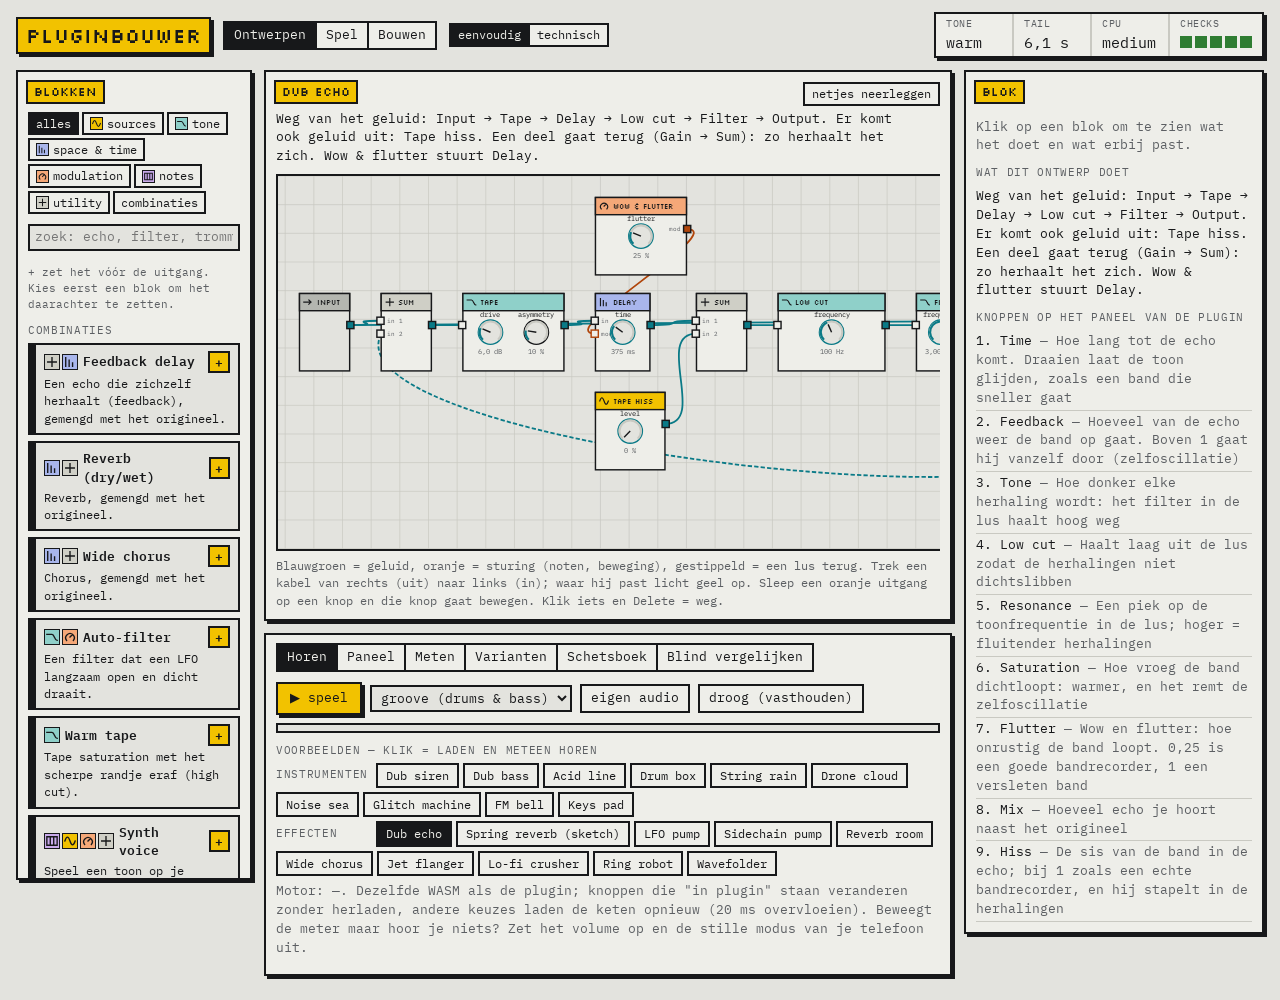
==== commit 9a860352: "Termen in het Engels: blokken, knoppen, parameters en presets Op Clay's "Alle termen moeten in het e" ====
--- a/tool/index.html
+++ b/tool/index.html
@@ -412,9 +412,9 @@
 
 // De patronen van de sequencer, in de volgorde van PATRONEN in dsp/pb_bronnen.h (tests/bronnen.test.mjs controleert
 // het aantal). Zestien stappen van een zestiende.
-const PATRONEN = ['vier op de vloer', 'achterslag (2 en 4)', 'tegentijd (skank)', 'zestienden', 'dubbas', 'acid',
-  'arpeggio', 'clave', 'halftijd kick', 'halftijd snare', 'aanhouden (drone)', 'toeval (pentatonisch)'];
-const GOLVEN = ['sinus', 'zaag', 'blok', 'driehoek'];
+const PATRONEN = ['four on the floor', 'backbeat (2 & 4)', 'offbeat (skank)', 'sixteenths', 'dub bass', 'acid',
+  'arpeggio', 'clave', 'half-time kick', 'half-time snare', 'hold (drone)', 'random (pentatonic)'];
+const GOLVEN = ['sine', 'saw', 'square', 'triangle'];
 // blokken die zelf geluid maken: een ontwerp met een van deze heeft geen ingang nodig
 const BRONNEN = ['osc', 'ruis', 'snaar', 'trommel', 'bandruis'];
 
@@ -422,150 +422,150 @@
 // CPU komt uit tools/meet-blokken.mjs (meting-blokken.json); latency en aliasing uit de toetsen. "bouw" = hoeveel
 // werk het is om dit blok goed te bouwen en te toetsen (1 = een middag, 5 = weken), een schatting.
 const BIB = {
-  in: { naam: 'Ingang', groep: 'techniek', soort: 'utility', uitleg: 'Het geluid dat de host de plugin geeft.',
+  in: { naam: 'Input', groep: 'techniek', soort: 'utility', uitleg: 'Het geluid dat de host de plugin geeft.',
     in: [], uit: ['uit'], knoppen: [], bouw: 1, latency: 0, vast: true },
-  uit: { naam: 'Uitgang', groep: 'techniek', soort: 'utility', uitleg: 'Wat de plugin teruggeeft aan de host.',
+  uit: { naam: 'Output', groep: 'techniek', soort: 'utility', uitleg: 'Wat de plugin teruggeeft aan de host.',
     in: ['in'], uit: [], knoppen: [], bouw: 1, latency: 0, vast: true },
-  som: { naam: 'Optellen', groep: 'techniek', soort: 'utility', uitleg: 'Telt twee signalen op. Nodig om een terugkoppeling terug in de keten te brengen.',
+  som: { naam: 'Sum', groep: 'techniek', soort: 'utility', uitleg: 'Telt twee signalen op. Nodig om feedback terug in de keten te brengen.',
     in: ['a', 'b'], uit: ['uit'], knoppen: [], bouw: 1, latency: 0 },
-  versterker: { naam: 'Volume', groep: 'techniek', soort: 'utility', uitleg: 'Maakt een signaal harder of zachter. In een terugkoppeling is dit hoeveel er terug gaat.',
-    in: ['in'], uit: ['uit'], knoppen: [{ id: 'hoeveel', naam: 'hoeveel', eenheid: '', min: 0, max: 1.25, std: 0.5, glijMs: 30 }], bouw: 1, latency: 0 },
-  tape: { naam: 'Tapeverzadiging', groep: 'klank', soort: 'effect', cat: 'saturatie en analoge modellen',
-    uitleg: 'De band loopt warm dicht als het hard wordt: zacht afgeronde pieken (tanh), met anti-aliasing (ADAA, Parker 2016). Remt een terugkoppeling die doorslaat. Asymmetrie geeft de tweede harmonische die een echte band maakt (0,1 ≈ een Akai GX-4000D).',
-    in: ['in'], uit: ['uit'], knoppen: [{ id: 'verzadiging', naam: 'verzadiging', eenheid: 'dB', min: 0, max: 24, std: 6, glijMs: 20 },
-      { id: 'asymmetrie', naam: 'asymmetrie', eenheid: '', min: 0, max: 0.5, std: 0, glijMs: 20 }],
-    bouw: 3, latency: 0.5, let: 'Een halve sample vertraging en −3 dB op ¼ van de samplerate (ADAA voor kleine signalen). Met de toon open aliast hij hoorbaar bij veel verzadiging: 2× oversampling is dan de volgende stap.' },
-  vertraging: { naam: 'Vertraging', groep: 'klank', soort: 'effect', cat: 'delay en echo',
-    uitleg: 'Speelt het signaal later terug. De tijd mag bewegen; tussen samples wordt geïnterpoleerd (Lagrange, 3e orde).',
-    in: ['in', 'beweging'], uit: ['uit'], knoppen: [{ id: 'tijd', naam: 'tijd', eenheid: 'ms', min: 1, max: 2000, std: 375, glijMs: 250 }],
-    vasteEig: [{ id: 'max', naam: 'langste tijd', eenheid: 'ms', std: 1200 }], bouw: 2, latency: 0,
-    let: 'Lagrange-3 dempt hoog: −0,03 dB op 0,1·fs, −1,07 dB op 0,25·fs bij een halve sample fractie. Draaien aan de tijd laat de toon glijden (zoals een band).' },
-  hoogdoor1: { naam: 'Laag weg', groep: 'klank', soort: 'effect', cat: 'filters', uitleg: 'Haalt laag weg, zacht (6 dB per octaaf).',
-    in: ['in'], uit: ['uit'], knoppen: [{ id: 'freq', naam: 'frequentie', eenheid: 'Hz', min: 20, max: 1000, std: 100, glijMs: 20, exp: true }], bouw: 1, latency: 0 },
-  laagdoor1: { naam: 'Hoog weg (zacht)', groep: 'klank', soort: 'effect', cat: 'filters', uitleg: 'Haalt hoog weg, zacht (6 dB per octaaf).',
-    in: ['in'], uit: ['uit'], knoppen: [{ id: 'freq', naam: 'frequentie', eenheid: 'Hz', min: 100, max: 20000, std: 4000, glijMs: 20, exp: true }], bouw: 1, latency: 0 },
+  versterker: { naam: 'Gain', groep: 'techniek', soort: 'utility', uitleg: 'Maakt een signaal harder of zachter. In een feedbacklus is dit hoeveel er terug gaat.',
+    in: ['in'], uit: ['uit'], knoppen: [{ id: 'hoeveel', naam: 'amount', eenheid: '', min: 0, max: 1.25, std: 0.5, glijMs: 30 }], bouw: 1, latency: 0 },
+  tape: { naam: 'Tape saturation', groep: 'klank', soort: 'effect', cat: 'saturation & analog models',
+    uitleg: 'De band loopt warm dicht als het hard wordt: zacht afgeronde pieken (tanh), met anti-aliasing (ADAA, Parker 2016). Remt feedback die doorslaat. Asymmetry geeft de tweede harmonische die een echte band maakt (0,1 ≈ een Akai GX-4000D).',
+    in: ['in'], uit: ['uit'], knoppen: [{ id: 'verzadiging', naam: 'drive', eenheid: 'dB', min: 0, max: 24, std: 6, glijMs: 20 },
+      { id: 'asymmetrie', naam: 'asymmetry', eenheid: '', min: 0, max: 0.5, std: 0, glijMs: 20 }],
+    bouw: 3, latency: 0.5, let: 'Een halve sample vertraging en −3 dB op ¼ van de samplerate (ADAA voor kleine signalen). Met het filter open aliast hij hoorbaar bij veel drive: 2× oversampling is dan de volgende stap.' },
+  vertraging: { naam: 'Delay', groep: 'klank', soort: 'effect', cat: 'delay & echo',
+    uitleg: 'Speelt het signaal later terug. Time mag bewegen; tussen samples wordt geïnterpoleerd (Lagrange, 3e orde).',
+    in: ['in', 'beweging'], uit: ['uit'], knoppen: [{ id: 'tijd', naam: 'time', eenheid: 'ms', min: 1, max: 2000, std: 375, glijMs: 250 }],
+    vasteEig: [{ id: 'max', naam: 'max time', eenheid: 'ms', std: 1200 }], bouw: 2, latency: 0,
+    let: 'Lagrange-3 dempt hoog: −0,03 dB op 0,1·fs, −1,07 dB op 0,25·fs bij een halve sample fractie. Draaien aan time laat de toonhoogte glijden (zoals een band).' },
+  hoogdoor1: { naam: 'High-pass (6 dB)', groep: 'klank', soort: 'effect', cat: 'filters', uitleg: 'Haalt laag weg, zacht (6 dB per octaaf).',
+    in: ['in'], uit: ['uit'], knoppen: [{ id: 'freq', naam: 'frequency', eenheid: 'Hz', min: 20, max: 1000, std: 100, glijMs: 20, exp: true }], bouw: 1, latency: 0 },
+  laagdoor1: { naam: 'Low-pass (6 dB)', groep: 'klank', soort: 'effect', cat: 'filters', uitleg: 'Haalt hoog weg, zacht (6 dB per octaaf).',
+    in: ['in'], uit: ['uit'], knoppen: [{ id: 'freq', naam: 'frequency', eenheid: 'Hz', min: 100, max: 20000, std: 4000, glijMs: 20, exp: true }], bouw: 1, latency: 0 },
   svf: { naam: 'Filter (SVF)', groep: 'klank', soort: 'effect', cat: 'filters',
-    uitleg: 'Een filter dat je snel mag bewegen zonder tikken (TPT, Zavalishin). Laagdoor, banddoor en hoogdoor tegelijk.',
+    uitleg: 'Een filter dat je snel mag bewegen zonder tikken (TPT, Zavalishin). Low-pass, band-pass en high-pass tegelijk.',
     in: ['in'], uit: ['laag', 'band', 'hoog'], knoppen: [
-      { id: 'freq', naam: 'frequentie', eenheid: 'Hz', min: 30, max: 18000, std: 3000, glijMs: 20, exp: true },
-      { id: 'q', naam: 'resonantie', eenheid: 'Q', min: 0.5, max: 8, std: 0.70703125, glijMs: 20 }],
-    bouw: 2, latency: 0, let: 'Resonantie in een terugkoppeling verhoogt de lusversterking op die frequentie: daar gaat hij het eerst fluiten.' },
+      { id: 'freq', naam: 'frequency', eenheid: 'Hz', min: 30, max: 18000, std: 3000, glijMs: 20, exp: true },
+      { id: 'q', naam: 'resonance', eenheid: 'Q', min: 0.5, max: 8, std: 0.70703125, glijMs: 20 }],
+    bouw: 2, latency: 0, let: 'Resonance in een feedbacklus verhoogt de lusversterking op die frequentie: daar gaat hij het eerst fluiten.' },
   biquad: { naam: 'Biquad', groep: 'klank', soort: 'effect', cat: 'filters', uitleg: 'Klassiek filter (RBJ-cookbook). Prima als hij stilstaat; snel moduleren kan tikken (gebruik dan de SVF).',
     in: ['in'], uit: ['uit'], knoppen: [
-      { id: 'freq', naam: 'frequentie', eenheid: 'Hz', min: 20, max: 20000, std: 1000, glijMs: 20, exp: true },
-      { id: 'q', naam: 'resonantie', eenheid: 'Q', min: 0.25, max: 10, std: 0.70703125, glijMs: 20 }],
-    vasteEig: [{ id: 'soort', naam: 'soort', keuzes: ['laagdoor', 'hoogdoor', 'banddoor', 'kerf'], std: 0 }], bouw: 1, latency: 0 },
-  bandbeweging: { naam: 'Bandbeweging', groep: 'besturing', soort: 'modulatie', cat: 'randomisatie',
-    uitleg: 'Het eerste model van wow en flutter (0,6 en 6,5 Hz): de vertraging beweegt mee met de delaytijd, dus een lange echo jankt meer dan een korte. Een echte band doet dat niet: gebruik liever Bandsnelheid. Blijft voor oude ontwerpen.',
-    in: [], uit: ['beweging'], knoppen: [{ id: 'diepte', naam: 'haperen', eenheid: '', min: 0, max: 1, std: 0.25, glijMs: 20 }], bouw: 2, latency: 0, gedeeld: true },
-  bandsnelheid: { naam: 'Bandsnelheid', groep: 'besturing', soort: 'modulatie', cat: 'randomisatie',
-    uitleg: 'Wow en flutter zoals een echte band: de snelheid wijkt af (breedbandig plus een lijn op 7,7 Hz, gemeten aan een Akai GX-4000D). Sluit aan op "beweging" van een vertraging: die leest dan wat de band tussen de koppen deed, dus de toonhoogte jankt even veel bij een korte als bij een lange echo. Haperen 0,25 ≈ de Akai, 1 = een versleten band.',
-    in: [], uit: ['snelheid'], knoppen: [{ id: 'diepte', naam: 'haperen', eenheid: '', min: 0, max: 1, std: 0.25, glijMs: 20 }], bouw: 2, latency: 0, gedeeld: true },
-  bandruis: { naam: 'Bandruis', groep: 'klank', soort: 'instrument', cat: 'ruis',
-    uitleg: 'De sis van een echte band (Akai GX-4000D, zonder brom): ongeveer roze tot 1 kHz, daarboven oplopend. Niveau 1 = die band (−67 dBFS). Tel hem op bij wat er van de band komt.',
-    in: [], uit: ['uit'], knoppen: [{ id: 'niveau', naam: 'niveau', eenheid: '', min: 0, max: 1, std: 1, glijMs: 20 }], bouw: 2, latency: 0 },
+      { id: 'freq', naam: 'frequency', eenheid: 'Hz', min: 20, max: 20000, std: 1000, glijMs: 20, exp: true },
+      { id: 'q', naam: 'resonance', eenheid: 'Q', min: 0.25, max: 10, std: 0.70703125, glijMs: 20 }],
+    vasteEig: [{ id: 'soort', naam: 'type', keuzes: ['low-pass', 'high-pass', 'band-pass', 'notch'], std: 0 }], bouw: 1, latency: 0 },
+  bandbeweging: { naam: 'Tape wobble (legacy)', groep: 'besturing', soort: 'modulatie', cat: 'randomization',
+    uitleg: 'Het eerste model van wow en flutter (0,6 en 6,5 Hz): de vertraging beweegt mee met de delaytijd, dus een lange echo jankt meer dan een korte. Een echte band doet dat niet: gebruik liever Wow & flutter. Blijft voor oude ontwerpen.',
+    in: [], uit: ['beweging'], knoppen: [{ id: 'diepte', naam: 'flutter', eenheid: '', min: 0, max: 1, std: 0.25, glijMs: 20 }], bouw: 2, latency: 0, gedeeld: true },
+  bandsnelheid: { naam: 'Wow & flutter', groep: 'besturing', soort: 'modulatie', cat: 'randomization',
+    uitleg: 'Wow en flutter zoals een echte band: de snelheid wijkt af (breedbandig plus een lijn op 7,7 Hz, gemeten aan een Akai GX-4000D). Sluit aan op "mod" van een Delay: die leest dan wat de band tussen de koppen deed, dus de toonhoogte jankt even veel bij een korte als bij een lange echo. Flutter 0,25 ≈ de Akai, 1 = een versleten band.',
+    in: [], uit: ['snelheid'], knoppen: [{ id: 'diepte', naam: 'flutter', eenheid: '', min: 0, max: 1, std: 0.25, glijMs: 20 }], bouw: 2, latency: 0, gedeeld: true },
+  bandruis: { naam: 'Tape hiss', groep: 'klank', soort: 'instrument', cat: 'noise',
+    uitleg: 'De sis van een echte band (Akai GX-4000D, zonder brom): ongeveer roze tot 1 kHz, daarboven oplopend. Level 1 = die band (−67 dBFS). Tel hem op bij wat er van de band komt.',
+    in: [], uit: ['uit'], knoppen: [{ id: 'niveau', naam: 'level', eenheid: '', min: 0, max: 1, std: 1, glijMs: 20 }], bouw: 2, latency: 0 },
   lfo: { naam: 'LFO', groep: 'besturing', soort: 'modulatie', cat: 'LFO', uitleg: 'Een langzame golf die een knop laat bewegen. Sleep hem op een knop.',
-    in: [], uit: ['golf'], knoppen: [{ id: 'snelheid', naam: 'snelheid', eenheid: 'Hz', min: 0.015625, max: 20, std: 0.5, glijMs: 20, exp: true }], bouw: 1, latency: 0, gedeeld: true },
-  mix: { naam: 'Mix', groep: 'techniek', soort: 'utility', uitleg: 'Mengt het droge signaal en het effect.',
+    in: [], uit: ['golf'], knoppen: [{ id: 'snelheid', naam: 'rate', eenheid: 'Hz', min: 0.015625, max: 20, std: 0.5, glijMs: 20, exp: true }], bouw: 1, latency: 0, gedeeld: true },
+  mix: { naam: 'Mix', groep: 'techniek', soort: 'utility', uitleg: 'Mengt het droge signaal (dry) en het effect (wet).',
     in: ['droog', 'nat'], uit: ['uit'], knoppen: [{ id: 'mix', naam: 'mix', eenheid: '', min: 0, max: 1, std: 0.375, glijMs: 20 }], bouw: 1, latency: 0 },
 
   // ---- erbij op 15 okt 2026 (dsp/pb_bronnen.h): bronnen, bespelen, meer effecten ----
-  osc: { naam: 'Oscillator', groep: 'klank', soort: 'instrument', cat: 'oscillatoren',
-    uitleg: 'Maakt zelf een toon: sinus, zaag, blok of driehoek. Zaag en blok zonder hoorbare aliasing (polyBLEP). Sluit "toon" aan op een sequencer of toetsen om melodieën te spelen; "fm" laat een tweede oscillator de toon bewegen (bellen, metaal).',
+  osc: { naam: 'Oscillator', groep: 'klank', soort: 'instrument', cat: 'oscillators',
+    uitleg: 'Maakt zelf een toon: sine, saw, square of triangle. Saw en square zonder hoorbare aliasing (polyBLEP). Sluit "pitch" aan op een Sequencer of Keyboard om melodieën te spelen; "FM" laat een tweede oscillator de toon bewegen (bellen, metaal).',
     in: ['toon', 'fm'], uit: ['uit'], knoppen: [
-      { id: 'freq', naam: 'toon', eenheid: 'Hz', min: 20, max: 8000, std: 220, glijMs: 20, exp: true },
-      { id: 'vorm', naam: 'pulsbreedte', eenheid: '', min: 0.0625, max: 0.9375, std: 0.5, glijMs: 20 },
-      { id: 'fm', naam: 'fm-diepte', eenheid: '', min: 0, max: 8, std: 1, glijMs: 20 },
-      { id: 'fijn', naam: 'fijn', eenheid: 'cent', min: -50, max: 50, std: 0, glijMs: 20 }],
-    vasteEig: [{ id: 'golf', naam: 'golfvorm', keuzes: GOLVEN, std: 1 }], bouw: 2, latency: 0,
-    let: 'polyBLEP haalt de ergste aliasing weg, niet alle: hoog in het register (boven ~4 kHz) blijft er wat over. Pulsbreedte werkt alleen bij blok.' },
-  ruis: { naam: 'Ruis', groep: 'klank', soort: 'instrument', cat: 'ruis',
-    uitleg: 'Ruis: van wit (alles even hard, sissend) naar donker (meer laag, als wind of zee). Links en rechts verschillen, dus hij klinkt breed.',
-    in: [], uit: ['uit'], knoppen: [{ id: 'kleur', naam: 'kleur', eenheid: '', min: 0, max: 1, std: 0, glijMs: 20 }], bouw: 1, latency: 0 },
-  sequencer: { naam: 'Sequencer', groep: 'besturing', soort: 'modulatie', cat: 'tempo-sync',
-    uitleg: 'Speelt een patroon van zestien stappen: "poort" gaat open bij elke noot, "toon" zegt welke noot (sluit aan op een oscillator, snaar of trommel), "accent" op de zware tellen. Eigen tempo (nog niet gekoppeld aan de host).',
+      { id: 'freq', naam: 'pitch', eenheid: 'Hz', min: 20, max: 8000, std: 220, glijMs: 20, exp: true },
+      { id: 'vorm', naam: 'pulse width', eenheid: '', min: 0.0625, max: 0.9375, std: 0.5, glijMs: 20 },
+      { id: 'fm', naam: 'FM depth', eenheid: '', min: 0, max: 8, std: 1, glijMs: 20 },
+      { id: 'fijn', naam: 'fine', eenheid: 'cent', min: -50, max: 50, std: 0, glijMs: 20 }],
+    vasteEig: [{ id: 'golf', naam: 'waveform', keuzes: GOLVEN, std: 1 }], bouw: 2, latency: 0,
+    let: 'polyBLEP haalt de ergste aliasing weg, niet alle: hoog in het register (boven ~4 kHz) blijft er wat over. Pulse width werkt alleen bij square.' },
+  ruis: { naam: 'Noise', groep: 'klank', soort: 'instrument', cat: 'noise',
+    uitleg: 'Noise: van wit (alles even hard, sissend) naar donker (meer laag, als wind of zee). Links en rechts verschillen, dus hij klinkt breed.',
+    in: [], uit: ['uit'], knoppen: [{ id: 'kleur', naam: 'color', eenheid: '', min: 0, max: 1, std: 0, glijMs: 20 }], bouw: 1, latency: 0 },
+  sequencer: { naam: 'Sequencer', groep: 'besturing', soort: 'modulatie', cat: 'tempo sync',
+    uitleg: 'Speelt een patroon van zestien stappen: "gate" gaat open bij elke noot, "pitch" zegt welke noot (sluit aan op een Oscillator, String of Drum), "accent" op de zware tellen. Eigen tempo (nog niet gekoppeld aan de host).',
     in: [], uit: ['poort', 'toon', 'accent'], knoppen: [
       { id: 'tempo', naam: 'tempo', eenheid: 'BPM', min: 40, max: 240, std: 120, glijMs: 20 },
-      { id: 'lengte', naam: 'nootlengte', eenheid: '', min: 0.0625, max: 1, std: 0.5, glijMs: 20 },
+      { id: 'lengte', naam: 'gate length', eenheid: '', min: 0.0625, max: 1, std: 0.5, glijMs: 20 },
       { id: 'zwaai', naam: 'swing', eenheid: '', min: 0, max: 0.375, std: 0, glijMs: 20 },
-      { id: 'transponeer', naam: 'transponeer', eenheid: 'st', min: -24, max: 24, std: 0, glijMs: 0 }],
-    vasteEig: [{ id: 'patroon', naam: 'patroon', keuzes: PATRONEN, std: 0 }, { id: 'zaad', naam: 'zaad (bij toeval)', eenheid: '', std: 1 }],
+      { id: 'transponeer', naam: 'transpose', eenheid: 'st', min: -24, max: 24, std: 0, glijMs: 0 }],
+    vasteEig: [{ id: 'patroon', naam: 'pattern', keuzes: PATRONEN, std: 0 }, { id: 'zaad', naam: 'seed (random)', eenheid: '', std: 1 }],
     bouw: 2, latency: 0, gedeeld: true },
-  toetsen: { naam: 'Toetsen', groep: 'besturing', soort: 'modulatie', cat: 'MIDI en MPE',
-    uitleg: 'Speel zelf: de middelste rij van je toetsenbord (a s d f …) of de knoppen onder Horen. "poort" is open zolang je een toets vasthoudt, "toon" is welke. In de plugin worden dit twee parameters (MIDI komt later).',
+  toetsen: { naam: 'Keyboard', groep: 'besturing', soort: 'modulatie', cat: 'MIDI & MPE',
+    uitleg: 'Speel zelf: de middelste rij van je toetsenbord (a s d f …) of de knoppen onder Horen. "gate" is open zolang je een toets vasthoudt, "pitch" is welke. In de plugin worden dit twee parameters (MIDI komt later).',
     in: [], uit: ['poort', 'toon'], knoppen: [
-      { id: 'toon', naam: 'toon', eenheid: '×', min: 0.25, max: 4, std: 1, glijMs: 5 },
-      { id: 'poort', naam: 'poort', eenheid: '', min: 0, max: 1, std: 0, glijMs: 0 }],
-    bouw: 3, latency: 0, gedeeld: true, let: 'Nog geen echte MIDI-ingang: in de plugin zijn "Noot" en "Poort" automatiseerbare parameters. MIDI/MPE staat in de bibliotheek voor later.' },
-  omhulling: { naam: 'Omhulling (ADSR)', groep: 'besturing', soort: 'modulatie', cat: 'envelopes',
-    uitleg: 'Vormt elke noot: aanzet (hoe snel hij er is), verval, aanhouden (niveau zolang de poort open is) en loslaten. Sluit "poort" aan op een sequencer of toetsen, en de uitgang op een Vermenigvuldig (volume) of sleep hem op een filterknop.',
+      { id: 'toon', naam: 'pitch', eenheid: '×', min: 0.25, max: 4, std: 1, glijMs: 5 },
+      { id: 'poort', naam: 'gate', eenheid: '', min: 0, max: 1, std: 0, glijMs: 0 }],
+    bouw: 3, latency: 0, gedeeld: true, let: 'Nog geen echte MIDI-ingang: in de plugin zijn "Note" en "Gate" automatiseerbare parameters. MIDI/MPE staat in de bibliotheek voor later.' },
+  omhulling: { naam: 'Envelope (ADSR)', groep: 'besturing', soort: 'modulatie', cat: 'envelopes',
+    uitleg: 'Vormt elke noot: attack (hoe snel hij er is), decay, sustain (niveau zolang de gate open is) en release. Sluit "gate" aan op een Sequencer of Keyboard, en de uitgang op een Multiply (VCA) of sleep hem op een filterknop.',
     in: ['poort'], uit: ['omhulling'], knoppen: [
-      { id: 'aanzet', naam: 'aanzet', eenheid: 'ms', min: 0.5, max: 5000, std: 5, glijMs: 20, exp: true },
-      { id: 'verval', naam: 'verval', eenheid: 'ms', min: 1, max: 10000, std: 250, glijMs: 20, exp: true },
-      { id: 'aanhoud', naam: 'aanhouden', eenheid: '', min: 0, max: 1, std: 0.5, glijMs: 20 },
-      { id: 'loslaten', naam: 'loslaten', eenheid: 'ms', min: 1, max: 20000, std: 300, glijMs: 20, exp: true }],
+      { id: 'aanzet', naam: 'attack', eenheid: 'ms', min: 0.5, max: 5000, std: 5, glijMs: 20, exp: true },
+      { id: 'verval', naam: 'decay', eenheid: 'ms', min: 1, max: 10000, std: 250, glijMs: 20, exp: true },
+      { id: 'aanhoud', naam: 'sustain', eenheid: '', min: 0, max: 1, std: 0.5, glijMs: 20 },
+      { id: 'loslaten', naam: 'release', eenheid: 'ms', min: 1, max: 20000, std: 300, glijMs: 20, exp: true }],
     bouw: 1, latency: 0 },
-  snaar: { naam: 'Snaar', groep: 'klank', soort: 'instrument', cat: 'fysische modellen',
-    uitleg: 'Een getokkelde snaar (Karplus–Strong): bij elke aanslag gaat er een tikje ruis een lus in die zo lang is als één trilling. Verval = hoe lang hij doorklinkt, helderheid = hoe metalig.',
+  snaar: { naam: 'String (Karplus-Strong)', groep: 'klank', soort: 'instrument', cat: 'physical models',
+    uitleg: 'Een getokkelde snaar (Karplus–Strong): bij elke aanslag gaat er een tikje ruis een lus in die zo lang is als één trilling. Decay = hoe lang hij doorklinkt, brightness = hoe metalig.',
     in: ['poort', 'toon'], uit: ['uit'], knoppen: [
-      { id: 'freq', naam: 'toon', eenheid: 'Hz', min: 30, max: 2000, std: 110, glijMs: 20, exp: true },
-      { id: 'verval', naam: 'verval', eenheid: 's', min: 0.0625, max: 20, std: 2, glijMs: 20, exp: true },
-      { id: 'helder', naam: 'helderheid', eenheid: '', min: 0, max: 1, std: 0.5, glijMs: 20 }],
+      { id: 'freq', naam: 'pitch', eenheid: 'Hz', min: 30, max: 2000, std: 110, glijMs: 20, exp: true },
+      { id: 'verval', naam: 'decay', eenheid: 's', min: 0.0625, max: 20, std: 2, glijMs: 20, exp: true },
+      { id: 'helder', naam: 'brightness', eenheid: '', min: 0, max: 1, std: 0.5, glijMs: 20 }],
     bouw: 2, latency: 0 },
-  trommel: { naam: 'Trommel', groep: 'klank', soort: 'instrument', cat: 'fysische modellen',
-    uitleg: 'Eén slagwerkstem: een toon die snel zakt (kick, tom) met ruis erbij (snare, hihat). Sluit "poort" aan op een sequencer.',
+  trommel: { naam: 'Drum', groep: 'klank', soort: 'instrument', cat: 'physical models',
+    uitleg: 'Eén slagwerkstem: een toon die snel zakt (kick, tom) met ruis erbij (snare, hihat). Sluit "gate" aan op een Sequencer.',
     in: ['poort', 'toon'], uit: ['uit'], knoppen: [
-      { id: 'freq', naam: 'toon', eenheid: 'Hz', min: 20, max: 2000, std: 55, glijMs: 20, exp: true },
-      { id: 'val', naam: 'toonval', eenheid: 'oct', min: 0, max: 6, std: 2.5, glijMs: 20 },
-      { id: 'verval', naam: 'verval', eenheid: 'ms', min: 10, max: 3000, std: 400, glijMs: 20, exp: true },
-      { id: 'ruis', naam: 'ruis', eenheid: '', min: 0, max: 1, std: 0, glijMs: 20 }],
+      { id: 'freq', naam: 'pitch', eenheid: 'Hz', min: 20, max: 2000, std: 55, glijMs: 20, exp: true },
+      { id: 'val', naam: 'pitch drop', eenheid: 'oct', min: 0, max: 6, std: 2.5, glijMs: 20 },
+      { id: 'verval', naam: 'decay', eenheid: 'ms', min: 10, max: 3000, std: 400, glijMs: 20, exp: true },
+      { id: 'ruis', naam: 'noise', eenheid: '', min: 0, max: 1, std: 0, glijMs: 20 }],
     bouw: 2, latency: 0 },
-  vermenigvuldig: { naam: 'Vermenigvuldig', groep: 'techniek', soort: 'utility', cat: 'dynamiek',
-    uitleg: 'a × b. Met een omhulling op b is dit het volume van een noot (VCA); met twee tonen is het ringmodulatie (metalig, robot).',
+  vermenigvuldig: { naam: 'Multiply (VCA)', groep: 'techniek', soort: 'utility', cat: 'dynamics',
+    uitleg: 'a × b. Met een Envelope op b is dit het volume van een noot (VCA); met twee tonen is het ringmodulatie (metalig, robot).',
     in: ['a', 'b'], uit: ['uit'], knoppen: [], bouw: 1, latency: 0 },
-  galm: { naam: 'Galm', groep: 'klank', soort: 'effect', cat: 'reverb',
-    uitleg: 'Een ruimte: acht vertragingen die alles met alles mengen (feedback delay network). Tijd = hoe lang tot hij 60 dB stiller is, demping = hoe snel het hoog wegsterft, grootte = hoe groot de ruimte klinkt. Geeft alleen de galm: meng met een Mix.',
+  galm: { naam: 'Reverb (FDN)', groep: 'klank', soort: 'effect', cat: 'reverb',
+    uitleg: 'Een ruimte: acht vertragingen die alles met alles mengen (feedback delay network). Decay time = hoe lang tot hij 60 dB stiller is, damping = hoe snel het hoog wegsterft, size = hoe groot de ruimte klinkt. Geeft alleen de reverb (100% wet): meng met een Mix.',
     in: ['in'], uit: ['uit'], knoppen: [
-      { id: 'tijd', naam: 'galmtijd', eenheid: 's', min: 0.25, max: 30, std: 2.5, glijMs: 50, exp: true },
-      { id: 'demping', naam: 'demping', eenheid: 'Hz', min: 500, max: 18000, std: 6000, glijMs: 20, exp: true },
-      { id: 'grootte', naam: 'grootte', eenheid: '', min: 0.5, max: 2, std: 1, glijMs: 100 }],
-    bouw: 3, latency: 0, let: 'Zonder diffusie vooraf: korte tikken klinken in het begin wat korrelig. Lange galmtijd + weinig demping = bijna oneindig.' },
-  chorus: { naam: 'Chorus / flanger', groep: 'klank', soort: 'effect', cat: 'modulatie-effecten',
-    uitleg: 'Een korte vertraging die heen en weer wiebelt: zwevend en breed (chorus). Met terugkoppeling en een korte tijd wordt het een straaljager (flanger). Geeft alleen het effect: meng met een Mix.',
+      { id: 'tijd', naam: 'decay time', eenheid: 's', min: 0.25, max: 30, std: 2.5, glijMs: 50, exp: true },
+      { id: 'demping', naam: 'damping', eenheid: 'Hz', min: 500, max: 18000, std: 6000, glijMs: 20, exp: true },
+      { id: 'grootte', naam: 'size', eenheid: '', min: 0.5, max: 2, std: 1, glijMs: 100 }],
+    bouw: 3, latency: 0, let: 'Zonder diffusie vooraf: korte tikken klinken in het begin wat korrelig. Lange decay time + weinig damping = bijna oneindig.' },
+  chorus: { naam: 'Chorus / flanger', groep: 'klank', soort: 'effect', cat: 'modulation effects',
+    uitleg: 'Een korte vertraging die heen en weer wiebelt: zwevend en breed (chorus). Met feedback en een korte time wordt het een flanger (straaljager). Geeft alleen het effect: meng met een Mix.',
     in: ['in'], uit: ['uit'], knoppen: [
-      { id: 'tijd', naam: 'tijd', eenheid: 'ms', min: 0.5, max: 40, std: 12, glijMs: 50 },
-      { id: 'diepte', naam: 'diepte', eenheid: 'ms', min: 0, max: 15, std: 3, glijMs: 50 },
-      { id: 'snelheid', naam: 'snelheid', eenheid: 'Hz', min: 0.015625, max: 10, std: 0.375, glijMs: 20, exp: true },
-      { id: 'terug', naam: 'terugkoppeling', eenheid: '', min: -0.875, max: 0.875, std: 0, glijMs: 20 }],
+      { id: 'tijd', naam: 'time', eenheid: 'ms', min: 0.5, max: 40, std: 12, glijMs: 50 },
+      { id: 'diepte', naam: 'depth', eenheid: 'ms', min: 0, max: 15, std: 3, glijMs: 50 },
+      { id: 'snelheid', naam: 'rate', eenheid: 'Hz', min: 0.015625, max: 10, std: 0.375, glijMs: 20, exp: true },
+      { id: 'terug', naam: 'feedback', eenheid: '', min: -0.875, max: 0.875, std: 0, glijMs: 20 }],
     bouw: 2, latency: 0 },
-  compressor: { naam: 'Compressor', groep: 'klank', soort: 'effect', cat: 'dynamiek',
-    uitleg: 'Maakt harde stukken zachter: boven de drempel gaat het niveau "verhouding" keer minder omhoog. Sluit iets op "zijketen" aan (bijvoorbeeld een kick) en hij pompt mee: sidechain.',
+  compressor: { naam: 'Compressor', groep: 'klank', soort: 'effect', cat: 'dynamics',
+    uitleg: 'Maakt harde stukken zachter: boven de threshold gaat het niveau "ratio" keer minder omhoog. Sluit iets op "sidechain" aan (bijvoorbeeld een kick) en hij pompt mee.',
     in: ['in', 'zijketen'], uit: ['uit'], knoppen: [
-      { id: 'drempel', naam: 'drempel', eenheid: 'dB', min: -60, max: 0, std: -18, glijMs: 20 },
-      { id: 'verhouding', naam: 'verhouding', eenheid: ':1', min: 1, max: 20, std: 4, glijMs: 20, exp: true },
-      { id: 'aanzet', naam: 'aanzet', eenheid: 'ms', min: 0.125, max: 200, std: 5, glijMs: 20, exp: true },
-      { id: 'loslaten', naam: 'loslaten', eenheid: 'ms', min: 5, max: 2000, std: 150, glijMs: 20, exp: true }],
-    bouw: 2, latency: 0, let: 'Harde knie en geen vooruitkijken: een heel snelle aanzet kan een tikje geven.' },
-  vergruizer: { naam: 'Vergruizer', groep: 'klank', soort: 'effect', cat: 'saturatie en analoge modellen',
+      { id: 'drempel', naam: 'threshold', eenheid: 'dB', min: -60, max: 0, std: -18, glijMs: 20 },
+      { id: 'verhouding', naam: 'ratio', eenheid: ':1', min: 1, max: 20, std: 4, glijMs: 20, exp: true },
+      { id: 'aanzet', naam: 'attack', eenheid: 'ms', min: 0.125, max: 200, std: 5, glijMs: 20, exp: true },
+      { id: 'loslaten', naam: 'release', eenheid: 'ms', min: 5, max: 2000, std: 150, glijMs: 20, exp: true }],
+    bouw: 2, latency: 0, let: 'Harde knie en geen vooruitkijken: een heel snelle attack kan een tikje geven.' },
+  vergruizer: { naam: 'Bitcrusher', groep: 'klank', soort: 'effect', cat: 'saturation & analog models',
     uitleg: 'Lo-fi: minder bits (grover, ruizig) en een lagere samplerate (metalig, digitaal). Glitch.',
     in: ['in'], uit: ['uit'], knoppen: [
       { id: 'bits', naam: 'bits', eenheid: '', min: 1, max: 16, std: 8, glijMs: 20 },
-      { id: 'deling', naam: 'samplerate ÷', eenheid: '', min: 1, max: 64, std: 4, glijMs: 0 }],
+      { id: 'deling', naam: 'downsample', eenheid: '', min: 1, max: 64, std: 4, glijMs: 0 }],
     bouw: 1, latency: 0, let: 'Aliast met opzet: dat is het geluid.' },
-  vouwer: { naam: 'Vouwer', groep: 'klank', soort: 'effect', cat: 'saturatie en analoge modellen',
-    uitleg: 'Wavefolder: duw de golf over de rand en hij vouwt terug. Weinig drive = warm, veel = scherpe, zingende boventonen. Scheef geeft even boventonen.',
+  vouwer: { naam: 'Wavefolder', groep: 'klank', soort: 'effect', cat: 'saturation & analog models',
+    uitleg: 'Wavefolder: duw de golf over de rand en hij vouwt terug. Weinig drive = warm, veel = scherpe, zingende boventonen. Bias geeft even boventonen.',
     in: ['in'], uit: ['uit'], knoppen: [
       { id: 'drive', naam: 'drive', eenheid: 'dB', min: 0, max: 36, std: 12, glijMs: 20 },
-      { id: 'scheef', naam: 'scheef', eenheid: '', min: -1, max: 1, std: 0, glijMs: 20 }],
+      { id: 'scheef', naam: 'bias', eenheid: '', min: -1, max: 1, std: 0, glijMs: 20 }],
     bouw: 1, latency: 0, let: 'Geen anti-aliasing: hoge tonen met veel drive aliasen hoorbaar.' },
-  panner: { naam: 'Panner', groep: 'klank', soort: 'utility', cat: 'ruimtelijk',
-    uitleg: 'Zet het geluid links of rechts (gelijk vermogen: in het midden −3 dB per kant). Sleep een LFO op positie en hij draait rond.',
-    in: ['in'], uit: ['uit'], knoppen: [{ id: 'positie', naam: 'positie', eenheid: '', min: -1, max: 1, std: 0, glijMs: 20 }], bouw: 1, latency: 0 },
-  willekeur: { naam: 'Willekeur', groep: 'besturing', soort: 'modulatie', cat: 'randomisatie',
-    uitleg: 'Sample & hold: springt een paar keer per seconde naar een willekeurige waarde (glad = glijdt erheen). Sleep hem op een knop.',
+  panner: { naam: 'Panner', groep: 'klank', soort: 'utility', cat: 'spatial',
+    uitleg: 'Zet het geluid links of rechts (gelijk vermogen: in het midden −3 dB per kant). Sleep een LFO op pan en hij draait rond.',
+    in: ['in'], uit: ['uit'], knoppen: [{ id: 'positie', naam: 'pan', eenheid: '', min: -1, max: 1, std: 0, glijMs: 20 }], bouw: 1, latency: 0 },
+  willekeur: { naam: 'Random (S&H)', groep: 'besturing', soort: 'modulatie', cat: 'randomization',
+    uitleg: 'Sample & hold: springt een paar keer per seconde naar een willekeurige waarde (smooth = glijdt erheen). Sleep hem op een knop.',
     in: [], uit: ['golf'], knoppen: [
-      { id: 'snelheid', naam: 'snelheid', eenheid: 'Hz', min: 0.0625, max: 40, std: 2, glijMs: 20, exp: true },
-      { id: 'glad', naam: 'glad', eenheid: '', min: 0, max: 1, std: 0, glijMs: 20 }],
+      { id: 'snelheid', naam: 'rate', eenheid: 'Hz', min: 0.0625, max: 40, std: 2, glijMs: 20, exp: true },
+      { id: 'glad', naam: 'smooth', eenheid: '', min: 0, max: 1, std: 0, glijMs: 20 }],
     bouw: 1, latency: 0, gedeeld: true },
 };
 
@@ -573,17 +573,17 @@
 // grijs, zodat de catalogus al de vorm heeft waar alles in past.
 const BIB_LATER = [
   ['sampler', 'klank', 'instrument', 'sampler'],
-  ['granulaire wolk', 'klank', 'instrument', 'granulair'], ['ladderfilter', 'klank', 'effect', 'filters'],
-  ['kamfilter', 'klank', 'effect', 'filters'], ['limiter', 'klank', 'effect', 'dynamiek'],
-  ['gate', 'klank', 'effect', 'dynamiek'], ['buis', 'klank', 'effect', 'saturatie en analoge modellen'],
-  ['tape-hysterese (Jiles–Atherton)', 'klank', 'effect', 'saturatie en analoge modellen'], ['ping-pong', 'klank', 'effect', 'delay en echo'],
-  ['plaatgalm (Dattorro)', 'klank', 'effect', 'reverb'], ['veergalm', 'klank', 'effect', 'reverb'], ['convolutiegalm', 'klank', 'effect', 'reverb'],
-  ['phaser', 'klank', 'effect', 'modulatie-effecten'],
-  ['pitchshift', 'klank', 'effect', 'pitch en tijd'], ['spectraal bevriezen', 'klank', 'effect', 'spectraal'], ['mid/side', 'klank', 'utility', 'ruimtelijk'],
-  ['MSEG', 'besturing', 'modulatie', 'MSEG'], ['macro', 'besturing', 'modulatie', "macro's"],
-  ['MIDI/MPE', 'besturing', 'MIDI-effect', 'MIDI en MPE'], ['tempo-sync', 'besturing', 'modulatie', 'tempo-sync'],
-  ['plaatgalm met diffusie (Dattorro)', 'klank', 'effect', 'reverb'], ['oversampling 2×/4×', 'techniek', 'utility', 'oversampling'], ['presets', 'techniek', 'utility', 'presets en state'],
-  ['XY-vlak', 'UI', 'utility', 'XY-vlak'], ['meter', 'UI', 'analyser', 'meters'], ['scope', 'UI', 'analyser', 'scopes'],
+  ['granular cloud', 'klank', 'instrument', 'granular'], ['ladder filter', 'klank', 'effect', 'filters'],
+  ['comb filter', 'klank', 'effect', 'filters'], ['limiter', 'klank', 'effect', 'dynamics'],
+  ['gate', 'klank', 'effect', 'dynamics'], ['tube', 'klank', 'effect', 'saturation & analog models'],
+  ['tape hysteresis (Jiles–Atherton)', 'klank', 'effect', 'saturation & analog models'], ['ping-pong delay', 'klank', 'effect', 'delay & echo'],
+  ['plate reverb (Dattorro)', 'klank', 'effect', 'reverb'], ['spring reverb', 'klank', 'effect', 'reverb'], ['convolution reverb', 'klank', 'effect', 'reverb'],
+  ['phaser', 'klank', 'effect', 'modulation effects'],
+  ['pitch shift', 'klank', 'effect', 'pitch & time'], ['spectral freeze', 'klank', 'effect', 'spectral'], ['mid/side', 'klank', 'utility', 'spatial'],
+  ['MSEG', 'besturing', 'modulatie', 'MSEG'], ['macro', 'besturing', 'modulatie', 'macros'],
+  ['MIDI/MPE', 'besturing', 'MIDI-effect', 'MIDI & MPE'], ['tempo sync', 'besturing', 'modulatie', 'tempo sync'],
+  ['plate reverb with diffusion (Dattorro)', 'klank', 'effect', 'reverb'], ['oversampling 2×/4×', 'techniek', 'utility', 'oversampling'], ['presets', 'techniek', 'utility', 'presets & state'],
+  ['XY pad', 'UI', 'utility', 'XY pad'], ['meter', 'UI', 'analyser', 'meters'], ['scope', 'UI', 'analyser', 'scopes'],
 ];
 
 const knop = (type, id) => BIB[type].knoppen.find((k) => k.id === id);
@@ -705,8 +705,8 @@
 // Namen naar wat ze doen, niet naar een merk (design.md).
 
 const DUB_ECHO = {
-  naam: 'Dub-echo', id: 'dub_echo', voorbeeld: 'effect',
-  uitleg: 'Tape-echo voor dub: saturatie en een filter in de terugkoppeling. Boven terugkoppeling 1 gaat hij vanzelf door, en de band houdt hem in toom.',
+  naam: 'Dub echo', id: 'dub_echo', voorbeeld: 'effect',
+  uitleg: 'Tape echo voor dub: saturation en een filter in de feedbacklus. Boven feedback 1 gaat hij vanzelf door, en de tape houdt hem in toom.',
   knopen: [
     { id: 'in', type: 'in', x: 20, y: 200 },
     { id: 'band', type: 'bandsnelheid', x: 360, y: 60, waarden: { diepte: 0.25 } },
@@ -738,38 +738,38 @@
   ],
   // in deze volgorde ook in de plugin (en dezelfde grenzen als dsp/ontwerpen/dub_echo.h)
   parameters: [
-    { naam: 'Tijd', knoop: 'lijn', knop: 'tijd', min: 20, max: 1200, standaard: 375, glijMs: 250, glijden: 'glijden',
+    { naam: 'Time', knoop: 'lijn', knop: 'tijd', min: 20, max: 1200, standaard: 375, glijMs: 250, glijden: 'glijden',
       uitleg: 'Hoe lang tot de echo komt. Draaien laat de toon glijden, zoals een band die sneller gaat' },
-    { naam: 'Terugkoppeling', kort: 'Terug', knoop: 'terug', knop: 'hoeveel', min: 0, max: 1.25, standaard: 0.5, glijMs: 30,
+    { naam: 'Feedback', kort: 'Fdbk', knoop: 'terug', knop: 'hoeveel', min: 0, max: 1.25, standaard: 0.5, glijMs: 30,
       uitleg: 'Hoeveel van de echo weer de band op gaat. Boven 1 gaat hij vanzelf door (zelfoscillatie)' },
-    { naam: 'Toon', knoop: 'toon', knop: 'freq', min: 300, max: 12000, standaard: 3000, glijMs: 20,
+    { naam: 'Tone', knoop: 'toon', knop: 'freq', min: 300, max: 12000, standaard: 3000, glijMs: 20,
       uitleg: 'Hoe donker elke herhaling wordt: het filter in de lus haalt hoog weg' },
-    { naam: 'Laag weg', knoop: 'laag', knop: 'freq', min: 20, max: 1000, standaard: 100, glijMs: 20,
+    { naam: 'Low cut', knoop: 'laag', knop: 'freq', min: 20, max: 1000, standaard: 100, glijMs: 20,
       uitleg: 'Haalt laag uit de lus zodat de herhalingen niet dichtslibben' },
-    { naam: 'Resonantie', knoop: 'toon', knop: 'q', min: 0.5, max: 4, standaard: 0.70703125, glijMs: 20,
+    { naam: 'Resonance', knoop: 'toon', knop: 'q', min: 0.5, max: 4, standaard: 0.70703125, glijMs: 20,
       uitleg: 'Een piek op de toonfrequentie in de lus; hoger = fluitender herhalingen' },
-    { naam: 'Verzadiging', knoop: 'tape', knop: 'verzadiging', min: 0, max: 24, standaard: 6, glijMs: 20,
+    { naam: 'Saturation', knoop: 'tape', knop: 'verzadiging', min: 0, max: 24, standaard: 6, glijMs: 20,
       uitleg: 'Hoe vroeg de band dichtloopt: warmer, en het remt de zelfoscillatie' },
-    { naam: 'Haperen', knoop: 'band', knop: 'diepte', min: 0, max: 1, standaard: 0.25, glijMs: 20,
+    { naam: 'Flutter', knoop: 'band', knop: 'diepte', min: 0, max: 1, standaard: 0.25, glijMs: 20,
       uitleg: 'Wow en flutter: hoe onrustig de band loopt. 0,25 is een goede bandrecorder, 1 een versleten band' },
     { naam: 'Mix', knoop: 'mix', knop: 'mix', min: 0, max: 1, standaard: 0.375, glijMs: 20,
       uitleg: 'Hoeveel echo je hoort naast het origineel' },
-    { naam: 'Ruis', knoop: 'sis', knop: 'niveau', min: 0, max: 1, standaard: 0, glijMs: 20,
+    { naam: 'Hiss', knoop: 'sis', knop: 'niveau', min: 0, max: 1, standaard: 0, glijMs: 20,
       uitleg: 'De sis van de band in de echo; bij 1 zoals een echte bandrecorder, en hij stapelt in de herhalingen' },
   ],
   modulaties: [],
   // fabriekspresets (fase 4): waarden per parameternaam, elk exact in float32 en binnen het bereik
   presets: [
-    { naam: 'Standaard', uitleg: 'De beginstand van de plugin.',
-      waarden: { Tijd: 375, Terugkoppeling: 0.5, Toon: 3000, 'Laag weg': 100, Resonantie: 0.70703125, Verzadiging: 6, Haperen: 0.25, Mix: 0.375, Ruis: 0 } },
+    { naam: 'Default', uitleg: 'De beginstand van de plugin.',
+      waarden: { Time: 375, Feedback: 0.5, Tone: 3000, 'Low cut': 100, Resonance: 0.70703125, Saturation: 6, Flutter: 0.25, Mix: 0.375, Hiss: 0 } },
     { naam: 'Slapback', uitleg: 'Eén korte, heldere tik achter het origineel.',
-      waarden: { Tijd: 110, Terugkoppeling: 0.1875, Toon: 6000, 'Laag weg': 150, Resonantie: 0.70703125, Verzadiging: 4, Haperen: 0.125, Mix: 0.3125, Ruis: 0 } },
-    { naam: 'Lange dub', uitleg: 'Lange, donker wordende herhalingen.',
-      waarden: { Tijd: 500, Terugkoppeling: 0.75, Toon: 2200, 'Laag weg': 250, Resonantie: 1, Verzadiging: 9, Haperen: 0.375, Mix: 0.4375, Ruis: 0.25 } },
-    { naam: 'Versleten band', uitleg: 'Onrustige band, vroeg verzadigd, dof.',
-      waarden: { Tijd: 375, Terugkoppeling: 0.625, Toon: 1500, 'Laag weg': 300, Resonantie: 1.5, Verzadiging: 14, Haperen: 0.8125, Mix: 0.375, Ruis: 1 } },
-    { naam: 'Zelfoscillatie', uitleg: 'Boven 1: gaat vanzelf door en blijft begrensd door de band.',
-      waarden: { Tijd: 250, Terugkoppeling: 1.125, Toon: 2500, 'Laag weg': 200, Resonantie: 1.25, Verzadiging: 12, Haperen: 0.3125, Mix: 0.5, Ruis: 0 } },
+      waarden: { Time: 110, Feedback: 0.1875, Tone: 6000, 'Low cut': 150, Resonance: 0.70703125, Saturation: 4, Flutter: 0.125, Mix: 0.3125, Hiss: 0 } },
+    { naam: 'Long dub', uitleg: 'Lange, donker wordende herhalingen.',
+      waarden: { Time: 500, Feedback: 0.75, Tone: 2200, 'Low cut': 250, Resonance: 1, Saturation: 9, Flutter: 0.375, Mix: 0.4375, Hiss: 0.25 } },
+    { naam: 'Worn tape', uitleg: 'Onrustige band, vroeg verzadigd, dof.',
+      waarden: { Time: 375, Feedback: 0.625, Tone: 1500, 'Low cut': 300, Resonance: 1.5, Saturation: 14, Flutter: 0.8125, Mix: 0.375, Hiss: 1 } },
+    { naam: 'Self-oscillation', uitleg: 'Boven 1: gaat vanzelf door en blijft begrensd door de band.',
+      waarden: { Time: 250, Feedback: 1.125, Tone: 2500, 'Low cut': 200, Resonance: 1.25, Saturation: 12, Flutter: 0.3125, Mix: 0.5, Hiss: 0 } },
   ],
   // toetsgevallen voor de null-test (genormaliseerd; in deze volgorde: Tijd, Terug, Toon, Laag, Reso, Verz, Haper, Mix, Ruis)
   toetsgevallen: [
@@ -781,19 +781,19 @@
 };
 
 const SIDECHAIN_POMP = {
-  naam: 'Pomp (LFO)', id: 'pomp', voorbeeld: 'effect',
-  uitleg: 'Een LFO laat het volume pompen op een vast tempo. Echte sidechain: zie Sidechain-pomp.',
+  naam: 'LFO pump', id: 'pomp', voorbeeld: 'effect',
+  uitleg: 'Een LFO laat het volume pompen op een vast tempo. Echte sidechain: zie Sidechain pump.',
   knopen: [
     { id: 'in', type: 'in', x: 40, y: 200 }, { id: 'lfo', type: 'lfo', x: 120, y: 60, waarden: { snelheid: 2 } },
     { id: 'vol', type: 'versterker', x: 240, y: 200, waarden: { hoeveel: 0.7 } }, { id: 'uit', type: 'uit', x: 400, y: 200 }],
   kabels: [{ van: ['in', 'uit'], naar: ['vol', 'in'] }, { van: ['vol', 'uit'], naar: ['uit', 'in'] }],
-  parameters: [{ naam: 'Diepte', knoop: 'vol', knop: 'hoeveel', min: 0, max: 1, standaard: 0.75, glijMs: 20 },
-    { naam: 'Snelheid', knoop: 'lfo', knop: 'snelheid', min: 0.125, max: 16, standaard: 2, glijMs: 20 }],
+  parameters: [{ naam: 'Depth', knoop: 'vol', knop: 'hoeveel', min: 0, max: 1, standaard: 0.75, glijMs: 20 },
+    { naam: 'Rate', knoop: 'lfo', knop: 'snelheid', min: 0.125, max: 16, standaard: 2, glijMs: 20 }],
   modulaties: [{ bron: ['lfo', 'golf'], doel: ['vol', 'hoeveel'], diepte: 0.25 }],
 };
 
 const VEERGALM_SCHETS = {
-  naam: 'Veergalm (schets)', id: 'veer', voorbeeld: 'effect',
+  naam: 'Spring reverb (sketch)', id: 'veer', voorbeeld: 'effect',
   uitleg: 'Een grove schets: korte vertraging met veel terugkoppeling en een banddoorlaat geeft het boing van een veer. Een echte veer (dispersie) staat in de bibliotheek voor later. (15 okt: de banddoorlaat is nu een biquad met 0 dB piek; de SVF-band versterkte Q keer en liet de lus ontploffen.)',
   knopen: [
     { id: 'in', type: 'in', x: 40, y: 200 }, { id: 'som', type: 'som', x: 160, y: 200 },
@@ -806,7 +806,7 @@
     { van: ['som', 'uit'], naar: ['lijn', 'in'] }, { van: ['lijn', 'uit'], naar: ['kleur', 'in'] },
     { van: ['kleur', 'uit'], naar: ['terug', 'in'] }, { van: ['in', 'uit'], naar: ['mix', 'droog'] },
     { van: ['kleur', 'uit'], naar: ['mix', 'nat'] }, { van: ['mix', 'uit'], naar: ['uit', 'in'] }],
-  parameters: [{ naam: 'Galm', knoop: 'terug', knop: 'hoeveel', min: 0, max: 0.9375, standaard: 0.8125, glijMs: 30 },
+  parameters: [{ naam: 'Decay', knoop: 'terug', knop: 'hoeveel', min: 0, max: 0.9375, standaard: 0.8125, glijMs: 30 },
     { naam: 'Mix', knoop: 'mix', knop: 'mix', min: 0, max: 1, standaard: 0.3125, glijMs: 20 }],
   modulaties: [],
 };
@@ -817,7 +817,7 @@
 const kabel = (van, poort, naar, ingang) => ({ van: [van, poort], naar: [naar, ingang] });
 
 const DUBSIRENE = {
-  naam: 'Dubsirene', id: 'dubsirene', voorbeeld: 'instrument',
+  naam: 'Dub siren', id: 'dubsirene', voorbeeld: 'instrument',
   uitleg: 'De sirene van een soundsystem: een blokgolf die een LFO laat jammeren, door een tape-echo met terugkoppeling.',
   knopen: [
     { id: 'lfo', type: 'lfo', x: 20, y: 40, waarden: { snelheid: 3 } },
@@ -835,17 +835,17 @@
     kabel('tape', 'uit', 'lijn', 'in'), kabel('lijn', 'uit', 'toon', 'in'), kabel('toon', 'laag', 'terug', 'in'),
     kabel('vol', 'uit', 'mix', 'droog'), kabel('toon', 'laag', 'mix', 'nat'), kabel('mix', 'uit', 'uit', 'in')],
   parameters: [
-    { naam: 'Toon', knoop: 'osc', knop: 'freq', min: 100, max: 2000, standaard: 520, glijMs: 30 },
-    { naam: 'Jammeren', knoop: 'lfo', knop: 'snelheid', min: 0.125, max: 16, standaard: 3, glijMs: 20 },
-    { naam: 'Echotijd', knoop: 'lijn', knop: 'tijd', min: 20, max: 1200, standaard: 333, glijMs: 250 },
-    { naam: 'Terugkoppeling', knoop: 'terug', knop: 'hoeveel', min: 0, max: 1.125, standaard: 0.625, glijMs: 30 },
+    { naam: 'Pitch', knoop: 'osc', knop: 'freq', min: 100, max: 2000, standaard: 520, glijMs: 30 },
+    { naam: 'Wail rate', knoop: 'lfo', knop: 'snelheid', min: 0.125, max: 16, standaard: 3, glijMs: 20 },
+    { naam: 'Echo time', knoop: 'lijn', knop: 'tijd', min: 20, max: 1200, standaard: 333, glijMs: 250 },
+    { naam: 'Feedback', knoop: 'terug', knop: 'hoeveel', min: 0, max: 1.125, standaard: 0.625, glijMs: 30 },
     { naam: 'Mix', knoop: 'mix', knop: 'mix', min: 0, max: 1, standaard: 0.375, glijMs: 20 },
   ],
   modulaties: [{ bron: ['lfo', 'golf'], doel: ['osc', 'freq'], diepte: 0.0625 }],
 };
 
 const DUBBAS = {
-  naam: 'Dubbas', id: 'dubbas', voorbeeld: 'instrument',
+  naam: 'Dub bass', id: 'dubbas', voorbeeld: 'instrument',
   uitleg: 'Een diepe roots-baslijn: sinus plus driehoek een octaaf hoger, een omhulling per noot en een laagdoorlaat. De sequencer speelt het patroon.',
   knopen: [
     { id: 'seq', type: 'sequencer', x: 20, y: 40, waarden: { tempo: 76, lengte: 0.75 }, vast: { patroon: 4 } },
@@ -865,15 +865,15 @@
     kabel('filter', 'laag', 'vol', 'in'), kabel('vol', 'uit', 'uit', 'in')],
   parameters: [
     { naam: 'Tempo', knoop: 'seq', knop: 'tempo', min: 60, max: 180, standaard: 76, glijMs: 20 },
-    { naam: 'Grondtoon', knoop: 'osc', knop: 'freq', min: 30, max: 120, standaard: 55, glijMs: 20, ook: [['osc2', 'freq', 2]] },
-    { naam: 'Nootlengte', knoop: 'seq', knop: 'lengte', min: 0.125, max: 1, standaard: 0.75, glijMs: 20 },
+    { naam: 'Root', knoop: 'osc', knop: 'freq', min: 30, max: 120, standaard: 55, glijMs: 20, ook: [['osc2', 'freq', 2]] },
+    { naam: 'Gate length', knoop: 'seq', knop: 'lengte', min: 0.125, max: 1, standaard: 0.75, glijMs: 20 },
     { naam: 'Filter', knoop: 'filter', knop: 'freq', min: 80, max: 4000, standaard: 500, glijMs: 20 },
   ],
   modulaties: [],
 };
 
 const ACIDLIJN = {
-  naam: 'Acidlijn', id: 'acidlijn', voorbeeld: 'instrument',
+  naam: 'Acid line', id: 'acidlijn', voorbeeld: 'instrument',
   uitleg: 'Zaagtand door een resonerend filter dat per noot opengaat (de omhulling beweegt de afsnijding), en dan de band in.',
   knopen: [
     { id: 'seq', type: 'sequencer', x: 20, y: 40, waarden: { tempo: 128, lengte: 0.5 }, vast: { patroon: 5 } },
@@ -889,16 +889,16 @@
     kabel('omh', 'omhulling', 'vca', 'b'), kabel('vca', 'uit', 'filter', 'in'), kabel('filter', 'laag', 'tape', 'in'),
     kabel('tape', 'uit', 'vol', 'in'), kabel('vol', 'uit', 'uit', 'in')],
   parameters: [
-    { naam: 'Afsnijding', knoop: 'filter', knop: 'freq', min: 60, max: 4000, standaard: 300, glijMs: 20 },
-    { naam: 'Resonantie', knoop: 'filter', knop: 'q', min: 0.5, max: 8, standaard: 6, glijMs: 20 },
+    { naam: 'Cutoff', knoop: 'filter', knop: 'freq', min: 60, max: 4000, standaard: 300, glijMs: 20 },
+    { naam: 'Resonance', knoop: 'filter', knop: 'q', min: 0.5, max: 8, standaard: 6, glijMs: 20 },
     { naam: 'Tempo', knoop: 'seq', knop: 'tempo', min: 80, max: 180, standaard: 128, glijMs: 20 },
-    { naam: 'Verzadiging', knoop: 'tape', knop: 'verzadiging', min: 0, max: 24, standaard: 9, glijMs: 20 },
+    { naam: 'Drive', knoop: 'tape', knop: 'verzadiging', min: 0, max: 24, standaard: 9, glijMs: 20 },
   ],
   modulaties: [{ bron: ['omh', 'omhulling'], doel: ['filter', 'freq'], diepte: 0.5 }],
 };
 
 const RITMEBOX = {
-  naam: 'Ritmebox', id: 'ritmebox', voorbeeld: 'instrument',
+  naam: 'Drum box', id: 'ritmebox', voorbeeld: 'instrument',
   uitleg: 'Drie trommels op drie patronen: kick op elke tel, snare op 2 en 4, hihat op de tegentijd. Eén tempoknop stuurt alle drie.',
   knopen: [
     { id: 'seqK', type: 'sequencer', x: 20, y: 40, waarden: { tempo: 120 }, vast: { patroon: 0 } },
@@ -918,15 +918,15 @@
     kabel('s1', 'uit', 's2', 'a'), kabel('hatvol', 'uit', 's2', 'b'), kabel('s2', 'uit', 'vol', 'in'), kabel('vol', 'uit', 'uit', 'in')],
   parameters: [
     { naam: 'Tempo', knoop: 'seqK', knop: 'tempo', min: 60, max: 180, standaard: 120, glijMs: 20, ook: [['seqS', 'tempo'], ['seqH', 'tempo']] },
-    { naam: 'Kicktoon', knoop: 'kick', knop: 'freq', min: 30, max: 120, standaard: 50, glijMs: 20 },
-    { naam: 'Snare-ruis', knoop: 'snare', knop: 'ruis', min: 0, max: 1, standaard: 0.75, glijMs: 20 },
-    { naam: 'Hihat-verval', knoop: 'hat', knop: 'verval', min: 10, max: 400, standaard: 45, glijMs: 20 },
+    { naam: 'Kick pitch', knoop: 'kick', knop: 'freq', min: 30, max: 120, standaard: 50, glijMs: 20 },
+    { naam: 'Snare noise', knoop: 'snare', knop: 'ruis', min: 0, max: 1, standaard: 0.75, glijMs: 20 },
+    { naam: 'Hi-hat decay', knoop: 'hat', knop: 'verval', min: 10, max: 400, standaard: 45, glijMs: 20 },
   ],
   modulaties: [],
 };
 
 const SNARENREGEN = {
-  naam: 'Snarenregen', id: 'snarenregen', voorbeeld: 'instrument',
+  naam: 'String rain', id: 'snarenregen', voorbeeld: 'instrument',
   uitleg: 'Getokkelde snaren (Karplus–Strong) op een arpeggio, in een grote galm.',
   knopen: [
     { id: 'seq', type: 'sequencer', x: 20, y: 40, waarden: { tempo: 100, lengte: 0.3 }, vast: { patroon: 6 } },
@@ -939,16 +939,16 @@
   kabels: [kabel('seq', 'poort', 'snaar', 'poort'), kabel('seq', 'toon', 'snaar', 'toon'), kabel('snaar', 'uit', 'galm', 'in'),
     kabel('snaar', 'uit', 'mix', 'droog'), kabel('galm', 'uit', 'mix', 'nat'), kabel('mix', 'uit', 'vol', 'in'), kabel('vol', 'uit', 'uit', 'in')],
   parameters: [
-    { naam: 'Toon', knoop: 'snaar', knop: 'freq', min: 55, max: 880, standaard: 147, glijMs: 20 },
-    { naam: 'Verval', knoop: 'snaar', knop: 'verval', min: 0.125, max: 12, standaard: 3, glijMs: 20 },
-    { naam: 'Helderheid', knoop: 'snaar', knop: 'helder', min: 0, max: 1, standaard: 0.625, glijMs: 20 },
-    { naam: 'Galm', knoop: 'mix', knop: 'mix', min: 0, max: 1, standaard: 0.375, glijMs: 20 },
+    { naam: 'Pitch', knoop: 'snaar', knop: 'freq', min: 55, max: 880, standaard: 147, glijMs: 20 },
+    { naam: 'Decay', knoop: 'snaar', knop: 'verval', min: 0.125, max: 12, standaard: 3, glijMs: 20 },
+    { naam: 'Brightness', knoop: 'snaar', knop: 'helder', min: 0, max: 1, standaard: 0.625, glijMs: 20 },
+    { naam: 'Reverb', knoop: 'mix', knop: 'mix', min: 0, max: 1, standaard: 0.375, glijMs: 20 },
   ],
   modulaties: [],
 };
 
 const DRONEWOLK = {
-  naam: 'Dronewolk', id: 'dronewolk', voorbeeld: 'instrument',
+  naam: 'Drone cloud', id: 'dronewolk', voorbeeld: 'instrument',
   uitleg: 'Drie zaagtanden (grondtoon, iets ontstemd, kwint) door een filter dat heel langzaam ademt, in een lange galm. Gaat vanzelf door.',
   knopen: [
     { id: 'o1', type: 'osc', x: 20, y: 40, waarden: { freq: 55 }, vast: { golf: 1 } },
@@ -967,16 +967,16 @@
     kabel('s2', 'uit', 'filter', 'in'), kabel('filter', 'laag', 'zacht', 'in'), kabel('zacht', 'uit', 'galm', 'in'),
     kabel('zacht', 'uit', 'mix', 'droog'), kabel('galm', 'uit', 'mix', 'nat'), kabel('mix', 'uit', 'uit', 'in')],
   parameters: [
-    { naam: 'Grondtoon', knoop: 'o1', knop: 'freq', min: 27.5, max: 220, standaard: 55, glijMs: 200, ook: [['o2', 'freq'], ['o3', 'freq', 1.5]] },
-    { naam: 'Helderheid', knoop: 'filter', knop: 'freq', min: 100, max: 6000, standaard: 700, glijMs: 50 },
-    { naam: 'Ademen', knoop: 'adem', knop: 'snelheid', min: 0.015625, max: 2, standaard: 0.0625, glijMs: 20 },
-    { naam: 'Galm', knoop: 'mix', knop: 'mix', min: 0, max: 1, standaard: 0.5, glijMs: 20 },
+    { naam: 'Root', knoop: 'o1', knop: 'freq', min: 27.5, max: 220, standaard: 55, glijMs: 200, ook: [['o2', 'freq'], ['o3', 'freq', 1.5]] },
+    { naam: 'Brightness', knoop: 'filter', knop: 'freq', min: 100, max: 6000, standaard: 700, glijMs: 50 },
+    { naam: 'Breath', knoop: 'adem', knop: 'snelheid', min: 0.015625, max: 2, standaard: 0.0625, glijMs: 20 },
+    { naam: 'Reverb', knoop: 'mix', knop: 'mix', min: 0, max: 1, standaard: 0.5, glijMs: 20 },
   ],
   modulaties: [{ bron: ['adem', 'golf'], doel: ['filter', 'freq'], diepte: 0.125 }],
 };
 
 const RUISZEE = {
-  naam: 'Ruiszee', id: 'ruiszee', voorbeeld: 'instrument',
+  naam: 'Noise sea', id: 'ruiszee', voorbeeld: 'instrument',
   uitleg: 'Donkere ruis door een banddoorlaat die golft, een volume dat aanzwelt en een plek die langzaam van links naar rechts gaat.',
   knopen: [
     { id: 'ruis', type: 'ruis', x: 20, y: 200, waarden: { kleur: 0.5 } },
@@ -993,8 +993,8 @@
   kabels: [kabel('ruis', 'uit', 'band', 'in'), kabel('band', 'band', 'vol', 'in'), kabel('vol', 'uit', 'plek', 'in'),
     kabel('plek', 'uit', 'galm', 'in'), kabel('plek', 'uit', 'mix', 'droog'), kabel('galm', 'uit', 'mix', 'nat'), kabel('mix', 'uit', 'uit', 'in')],
   parameters: [
-    { naam: 'Kleur', knoop: 'band', knop: 'freq', min: 150, max: 4000, standaard: 700, glijMs: 50 },
-    { naam: 'Golven', knoop: 'golf', knop: 'snelheid', min: 0.03125, max: 2, standaard: 0.109375, glijMs: 20 },
+    { naam: 'Color', knoop: 'band', knop: 'freq', min: 150, max: 4000, standaard: 700, glijMs: 50 },
+    { naam: 'Waves', knoop: 'golf', knop: 'snelheid', min: 0.03125, max: 2, standaard: 0.109375, glijMs: 20 },
     { naam: 'Volume', knoop: 'vol', knop: 'hoeveel', min: 0, max: 1, standaard: 0.5, glijMs: 30 },
   ],
   modulaties: [{ bron: ['golf', 'golf'], doel: ['band', 'freq'], diepte: 0.125 }, { bron: ['vlaag', 'golf'], doel: ['vol', 'hoeveel'], diepte: 0.375 },
@@ -1002,7 +1002,7 @@
 };
 
 const GLITCHMACHINE = {
-  naam: 'Glitchmachine', id: 'glitchmachine', voorbeeld: 'instrument',
+  naam: 'Glitch machine', id: 'glitchmachine', voorbeeld: 'instrument',
   uitleg: 'Toevalsnoten in een blokgolf, vergruisd tot een paar bits, met een samplerate die willekeurig verspringt en een korte echo.',
   knopen: [
     { id: 'seq', type: 'sequencer', x: 20, y: 40, waarden: { tempo: 150, lengte: 0.35 }, vast: { patroon: 11, zaad: 7 } },
@@ -1030,7 +1030,7 @@
 };
 
 const FMBEL = {
-  naam: 'FM-bel', id: 'fmbel', voorbeeld: 'instrument',
+  naam: 'FM bell', id: 'fmbel', voorbeeld: 'instrument',
   uitleg: 'Frequentiemodulatie: een tweede sinus (1,4× de toon) laat de eerste trillen. Een snelle omhulling op de modulator geeft de klank van een bel.',
   knopen: [
     { id: 'seq', type: 'sequencer', x: 20, y: 40, waarden: { tempo: 84, lengte: 0.25 }, vast: { patroon: 6 } },
@@ -1051,15 +1051,15 @@
     kabel('vca', 'uit', 'galm', 'in'), kabel('vca', 'uit', 'mix', 'droog'), kabel('galm', 'uit', 'mix', 'nat'),
     kabel('mix', 'uit', 'vol', 'in'), kabel('vol', 'uit', 'uit', 'in')],
   parameters: [
-    { naam: 'Toon', knoop: 'drager', knop: 'freq', min: 55, max: 880, standaard: 220, glijMs: 20, ook: [['mod', 'freq', 1.4]] },
-    { naam: 'Helderheid', knoop: 'drager', knop: 'fm', min: 0, max: 8, standaard: 3, glijMs: 20 },
-    { naam: 'Galm', knoop: 'mix', knop: 'mix', min: 0, max: 1, standaard: 0.3125, glijMs: 20 },
+    { naam: 'Pitch', knoop: 'drager', knop: 'freq', min: 55, max: 880, standaard: 220, glijMs: 20, ook: [['mod', 'freq', 1.4]] },
+    { naam: 'Brightness', knoop: 'drager', knop: 'fm', min: 0, max: 8, standaard: 3, glijMs: 20 },
+    { naam: 'Reverb', knoop: 'mix', knop: 'mix', min: 0, max: 1, standaard: 0.3125, glijMs: 20 },
   ],
   modulaties: [],
 };
 
 const TOETSENPAD = {
-  naam: 'Toetsenpad', id: 'toetsenpad', voorbeeld: 'instrument',
+  naam: 'Keys pad', id: 'toetsenpad', voorbeeld: 'instrument',
   uitleg: 'Zelf spelen: twee zaagtanden een octaaf uit elkaar, een filter dat per noot opent, chorus en galm. Speel met a s d f g h j k l ; \' of met de knoppen onder Horen.',
   knopen: [
     { id: 'toetsen', type: 'toetsen', x: 20, y: 40 },
@@ -1082,18 +1082,18 @@
     kabel('vca', 'uit', 'mix', 'droog'), kabel('chorus', 'uit', 'mix', 'nat'), kabel('mix', 'uit', 'galm', 'in'),
     kabel('mix', 'uit', 'mix2', 'droog'), kabel('galm', 'uit', 'mix2', 'nat'), kabel('mix2', 'uit', 'vol', 'in'), kabel('vol', 'uit', 'uit', 'in')],
   parameters: [
-    { naam: 'Noot', knoop: 'toetsen', knop: 'toon', min: 0.25, max: 4, standaard: 1, glijMs: 5 },
-    { naam: 'Poort', knoop: 'toetsen', knop: 'poort', min: 0, max: 1, standaard: 0, glijMs: 0 },
+    { naam: 'Note', knoop: 'toetsen', knop: 'toon', min: 0.25, max: 4, standaard: 1, glijMs: 5 },
+    { naam: 'Gate', knoop: 'toetsen', knop: 'poort', min: 0, max: 1, standaard: 0, glijMs: 0 },
     { naam: 'Filter', knoop: 'filter', knop: 'freq', min: 100, max: 8000, standaard: 900, glijMs: 20 },
-    { naam: 'Loslaten', knoop: 'omh', knop: 'loslaten', min: 10, max: 4000, standaard: 450, glijMs: 20 },
+    { naam: 'Release', knoop: 'omh', knop: 'loslaten', min: 10, max: 4000, standaard: 450, glijMs: 20 },
   ],
   modulaties: [{ bron: ['omh', 'omhulling'], doel: ['filter', 'freq'], diepte: 0.25 }],
-  // fabriekspresets: alleen de klank, nooit Noot en Poort (die spelen de toetsen; Poort 1 zou zonder toets klinken)
+  // fabriekspresets: alleen de klank, nooit Note en Gate (die spelen de toetsen; Gate 1 zou zonder toets klinken)
   presets: [
-    { naam: 'Zacht pad', uitleg: 'Donker en lang uitklinkend.', waarden: { Filter: 600, Loslaten: 1500 } },
-    { naam: 'Helder', uitleg: 'Open filter, kort loslaten.', waarden: { Filter: 3000, Loslaten: 300 } },
-    { naam: 'Lange staart', uitleg: 'De galm krijgt de tijd.', waarden: { Filter: 1200, Loslaten: 4000 } },
-    { naam: 'Pluk', uitleg: 'Kort en scherp.', waarden: { Filter: 2000, Loslaten: 60 } },
+    { naam: 'Soft pad', uitleg: 'Donker en lang uitklinkend.', waarden: { Filter: 600, Release: 1500 } },
+    { naam: 'Bright', uitleg: 'Open filter, kort loslaten.', waarden: { Filter: 3000, Release: 300 } },
+    { naam: 'Long tail', uitleg: 'De galm krijgt de tijd.', waarden: { Filter: 1200, Release: 4000 } },
+    { naam: 'Pluck', uitleg: 'Kort en scherp.', waarden: { Filter: 2000, Release: 60 } },
   ],
 };
 
@@ -1103,64 +1103,64 @@
   knopen: [{ id: 'in', type: 'in', x: 20, y: 200 }, ...midden, ...extra, { id: 'uit', type: 'uit', x: 900, y: 200 }],
   kabels: kabelsMidden, parameters, modulaties,
 });
-const GALMKAMER = effect('Galmkamer', 'galmkamer', 'Een ruimte om je geluid heen: acht vertragingen die alles mengen. Van kleine kamer tot kathedraal.',
+const GALMKAMER = effect('Reverb room', 'galmkamer', 'Een ruimte om je geluid heen: acht vertragingen die alles mengen. Van kleine kamer tot kathedraal.',
   [{ id: 'galm', type: 'galm', x: 300, y: 320, waarden: { tijd: 2.5, demping: 6000, grootte: 1 } }, { id: 'mix', type: 'mix', x: 640, y: 200, waarden: { mix: 0.3 } }],
   [kabel('in', 'uit', 'galm', 'in'), kabel('in', 'uit', 'mix', 'droog'), kabel('galm', 'uit', 'mix', 'nat'), kabel('mix', 'uit', 'uit', 'in')],
-  [{ naam: 'Galmtijd', knoop: 'galm', knop: 'tijd', min: 0.25, max: 20, standaard: 2.5, glijMs: 50 },
-    { naam: 'Demping', knoop: 'galm', knop: 'demping', min: 500, max: 16000, standaard: 6000, glijMs: 20 },
-    { naam: 'Grootte', knoop: 'galm', knop: 'grootte', min: 0.5, max: 2, standaard: 1, glijMs: 100 },
+  [{ naam: 'Decay time', knoop: 'galm', knop: 'tijd', min: 0.25, max: 20, standaard: 2.5, glijMs: 50 },
+    { naam: 'Damping', knoop: 'galm', knop: 'demping', min: 500, max: 16000, standaard: 6000, glijMs: 20 },
+    { naam: 'Size', knoop: 'galm', knop: 'grootte', min: 0.5, max: 2, standaard: 1, glijMs: 100 },
     { naam: 'Mix', knoop: 'mix', knop: 'mix', min: 0, max: 1, standaard: 0.3125, glijMs: 20 }]);
-const BREEDCHORUS = effect('Breed chorus', 'breedchorus', 'Zweven en breed maken: een korte vertraging die links en rechts verschillend wiebelt.',
+const BREEDCHORUS = effect('Wide chorus', 'breedchorus', 'Zweven en breed maken: een korte vertraging die links en rechts verschillend wiebelt.',
   [{ id: 'ch', type: 'chorus', x: 300, y: 320, waarden: { tijd: 14, diepte: 4, snelheid: 0.375, terug: 0 } }, { id: 'mix', type: 'mix', x: 640, y: 200, waarden: { mix: 0.5 } }],
   [kabel('in', 'uit', 'ch', 'in'), kabel('in', 'uit', 'mix', 'droog'), kabel('ch', 'uit', 'mix', 'nat'), kabel('mix', 'uit', 'uit', 'in')],
-  [{ naam: 'Snelheid', knoop: 'ch', knop: 'snelheid', min: 0.03125, max: 8, standaard: 0.375, glijMs: 20 },
-    { naam: 'Diepte', knoop: 'ch', knop: 'diepte', min: 0, max: 12, standaard: 4, glijMs: 50 },
-    { naam: 'Terugkoppeling', knoop: 'ch', knop: 'terug', min: -0.875, max: 0.875, standaard: 0, glijMs: 20 },
+  [{ naam: 'Rate', knoop: 'ch', knop: 'snelheid', min: 0.03125, max: 8, standaard: 0.375, glijMs: 20 },
+    { naam: 'Depth', knoop: 'ch', knop: 'diepte', min: 0, max: 12, standaard: 4, glijMs: 50 },
+    { naam: 'Feedback', knoop: 'ch', knop: 'terug', min: -0.875, max: 0.875, standaard: 0, glijMs: 20 },
     { naam: 'Mix', knoop: 'mix', knop: 'mix', min: 0, max: 1, standaard: 0.5, glijMs: 20 }]);
-const STRAALJAGER = effect('Straaljager', 'straaljager', 'Flanger: een heel korte vertraging met veel terugkoppeling die langzaam heen en weer gaat.',
+const STRAALJAGER = effect('Jet flanger', 'straaljager', 'Flanger: een heel korte vertraging met veel terugkoppeling die langzaam heen en weer gaat.',
   [{ id: 'ch', type: 'chorus', x: 300, y: 320, waarden: { tijd: 1.5, diepte: 5, snelheid: 0.15, terug: 0.75 } }, { id: 'mix', type: 'mix', x: 640, y: 200, waarden: { mix: 0.5 } }],
   [kabel('in', 'uit', 'ch', 'in'), kabel('in', 'uit', 'mix', 'droog'), kabel('ch', 'uit', 'mix', 'nat'), kabel('mix', 'uit', 'uit', 'in')],
-  [{ naam: 'Snelheid', knoop: 'ch', knop: 'snelheid', min: 0.03125, max: 4, standaard: 0.15625, glijMs: 20 },
-    { naam: 'Terugkoppeling', knoop: 'ch', knop: 'terug', min: -0.875, max: 0.875, standaard: 0.75, glijMs: 20 },
+  [{ naam: 'Rate', knoop: 'ch', knop: 'snelheid', min: 0.03125, max: 4, standaard: 0.15625, glijMs: 20 },
+    { naam: 'Feedback', knoop: 'ch', knop: 'terug', min: -0.875, max: 0.875, standaard: 0.75, glijMs: 20 },
     { naam: 'Mix', knoop: 'mix', knop: 'mix', min: 0, max: 1, standaard: 0.5, glijMs: 20 }]);
-const LOFIKRAKER = effect('Lo-fi kraker', 'lofikraker', 'Minder bits, lagere samplerate, het hoog eraf en een beetje ruis eronder: een kapotte sampler.',
+const LOFIKRAKER = effect('Lo-fi crusher', 'lofikraker', 'Minder bits, lagere samplerate, het hoog eraf en een beetje ruis eronder: een kapotte sampler.',
   [{ id: 'gruis', type: 'vergruizer', x: 180, y: 200, waarden: { bits: 6, deling: 6 } }, { id: 'dof', type: 'laagdoor1', x: 330, y: 200, waarden: { freq: 4500 } },
     { id: 'ruis', type: 'ruis', x: 330, y: 380, waarden: { kleur: 0.25 } }, { id: 'stil', type: 'versterker', x: 480, y: 380, waarden: { hoeveel: 0.03 } },
     { id: 'som', type: 'som', x: 520, y: 200 }, { id: 'mix', type: 'mix', x: 680, y: 200, waarden: { mix: 0.8 } }],
   [kabel('in', 'uit', 'gruis', 'in'), kabel('gruis', 'uit', 'dof', 'in'), kabel('dof', 'uit', 'som', 'a'), kabel('ruis', 'uit', 'stil', 'in'),
     kabel('stil', 'uit', 'som', 'b'), kabel('in', 'uit', 'mix', 'droog'), kabel('som', 'uit', 'mix', 'nat'), kabel('mix', 'uit', 'uit', 'in')],
   [{ naam: 'Bits', knoop: 'gruis', knop: 'bits', min: 1, max: 16, standaard: 6, glijMs: 20 },
-    { naam: 'Samplerate ÷', knoop: 'gruis', knop: 'deling', min: 1, max: 32, standaard: 6, glijMs: 0 },
-    { naam: 'Toon', knoop: 'dof', knop: 'freq', min: 500, max: 16000, standaard: 4500, glijMs: 20 },
+    { naam: 'Downsample', knoop: 'gruis', knop: 'deling', min: 1, max: 32, standaard: 6, glijMs: 0 },
+    { naam: 'Tone', knoop: 'dof', knop: 'freq', min: 500, max: 16000, standaard: 4500, glijMs: 20 },
     { naam: 'Mix', knoop: 'mix', knop: 'mix', min: 0, max: 1, standaard: 0.8125, glijMs: 20 }]);
-const RINGROBOT = effect('Ringrobot', 'ringrobot', 'Ringmodulatie: je geluid keer een sinus. Stemmen worden robots, drums worden bellen.',
+const RINGROBOT = effect('Ring robot', 'ringrobot', 'Ringmodulatie: je geluid keer een sinus. Stemmen worden robots, drums worden bellen.',
   [{ id: 'osc', type: 'osc', x: 180, y: 380, waarden: { freq: 120 }, vast: { golf: 0 } }, { id: 'ring', type: 'vermenigvuldig', x: 360, y: 260 },
     { id: 'mix', type: 'mix', x: 640, y: 200, waarden: { mix: 0.6 } }],
   [kabel('in', 'uit', 'ring', 'a'), kabel('osc', 'uit', 'ring', 'b'), kabel('in', 'uit', 'mix', 'droog'), kabel('ring', 'uit', 'mix', 'nat'), kabel('mix', 'uit', 'uit', 'in')],
-  [{ naam: 'Frequentie', knoop: 'osc', knop: 'freq', min: 20, max: 2000, standaard: 120, glijMs: 30 },
+  [{ naam: 'Frequency', knoop: 'osc', knop: 'freq', min: 20, max: 2000, standaard: 120, glijMs: 30 },
     { naam: 'Mix', knoop: 'mix', knop: 'mix', min: 0, max: 1, standaard: 0.625, glijMs: 20 }]);
-const ECHTE_POMP = effect('Sidechain-pomp', 'sidechainpomp', 'Echte sidechain: een stille kick op elke tel drukt de compressor in, je geluid pompt mee. De kick zelf hoor je niet.',
+const ECHTE_POMP = effect('Sidechain pump', 'sidechainpomp', 'Echte sidechain: een stille kick op elke tel drukt de compressor in, je geluid pompt mee. De kick zelf hoor je niet.',
   [{ id: 'seq', type: 'sequencer', x: 20, y: 20, waarden: { tempo: 120, lengte: 0.25 }, vast: { patroon: 0 } },
     { id: 'kick', type: 'trommel', x: 200, y: 20, waarden: { freq: 50, val: 2, verval: 250, ruis: 0 } },
     { id: 'comp', type: 'compressor', x: 360, y: 200, waarden: { drempel: -24, verhouding: 10, aanzet: 2, loslaten: 220 } },
     { id: 'vol', type: 'versterker', x: 600, y: 200, waarden: { hoeveel: 1.25 } }],
   [kabel('seq', 'poort', 'kick', 'poort'), kabel('in', 'uit', 'comp', 'in'), kabel('kick', 'uit', 'comp', 'zijketen'), kabel('comp', 'uit', 'vol', 'in'), kabel('vol', 'uit', 'uit', 'in')],
   [{ naam: 'Tempo', knoop: 'seq', knop: 'tempo', min: 60, max: 180, standaard: 120, glijMs: 20 },
-    { naam: 'Diepte', knoop: 'comp', knop: 'drempel', min: -60, max: 0, standaard: -24, glijMs: 20 },
-    { naam: 'Loslaten', knoop: 'comp', knop: 'loslaten', min: 20, max: 1000, standaard: 220, glijMs: 20 }]);
-const VOUWWARM = effect('Vouwvervormer', 'vouwvervormer', 'Wavefolder met een filter erachter: van warm tot zingend en scheef.',
+    { naam: 'Depth', knoop: 'comp', knop: 'drempel', min: -60, max: 0, standaard: -24, glijMs: 20 },
+    { naam: 'Release', knoop: 'comp', knop: 'loslaten', min: 20, max: 1000, standaard: 220, glijMs: 20 }]);
+const VOUWWARM = effect('Wavefolder', 'vouwvervormer', 'Wavefolder met een filter erachter: van warm tot zingend en scheef.',
   [{ id: 'vouw', type: 'vouwer', x: 200, y: 200, waarden: { drive: 12, scheef: 0 } }, { id: 'dof', type: 'svf', x: 380, y: 200, waarden: { freq: 5000, q: 0.70703125 } },
     { id: 'vol', type: 'versterker', x: 540, y: 200, waarden: { hoeveel: 0.5 } }, { id: 'mix', type: 'mix', x: 700, y: 200, waarden: { mix: 0.75 } }],
   [kabel('in', 'uit', 'vouw', 'in'), kabel('vouw', 'uit', 'dof', 'in'), kabel('dof', 'laag', 'vol', 'in'), kabel('in', 'uit', 'mix', 'droog'),
     kabel('vol', 'uit', 'mix', 'nat'), kabel('mix', 'uit', 'uit', 'in')],
   [{ naam: 'Drive', knoop: 'vouw', knop: 'drive', min: 0, max: 36, standaard: 12, glijMs: 20 },
-    { naam: 'Scheef', knoop: 'vouw', knop: 'scheef', min: -1, max: 1, standaard: 0, glijMs: 20 },
-    { naam: 'Toon', knoop: 'dof', knop: 'freq', min: 300, max: 16000, standaard: 5000, glijMs: 20 },
+    { naam: 'Bias', knoop: 'vouw', knop: 'scheef', min: -1, max: 1, standaard: 0, glijMs: 20 },
+    { naam: 'Tone', knoop: 'dof', knop: 'freq', min: 300, max: 16000, standaard: 5000, glijMs: 20 },
     { naam: 'Mix', knoop: 'mix', knop: 'mix', min: 0, max: 1, standaard: 0.75, glijMs: 20 }]);
 
 // De groove waar effecten standaard op draaien (Horen → "groove"): ritmebox plus dubbas, in de motor gerenderd.
 const GROOVE = {
-  naam: 'Groove (bron)', id: 'groove',
+  naam: 'Groove (source)', id: 'groove',
   knopen: [...RITMEBOX.knopen.filter((k) => k.id !== 'uit').map((k) => ({ ...k, waarden: { ...(k.waarden || {}), ...(k.type === 'sequencer' ? { tempo: 96 } : {}) } })),
     ...DUBBAS.knopen.filter((k) => k.id !== 'uit').map((k) => ({ ...k, id: 'b_' + k.id, waarden: { ...(k.waarden || {}), ...(k.type === 'sequencer' ? { tempo: 96 } : {}) } })),
     { id: 'som', type: 'som', x: 0, y: 0 }, { id: 'zacht', type: 'versterker', x: 0, y: 0, waarden: { hoeveel: 0.5 } }, { id: 'uit', type: 'uit', x: 0, y: 0 }],
@@ -1399,6 +1399,9 @@
     super();
     this.e = null; this.h = { A: -1, B: -1 }; this.actief = 'A'; this.vorige = null; this.fade = 0;
     this.droog = false; this.meter = 0; this.tel = 0;
+    // stil: 20 ms uitfaden, dan nul en de ketens terug naar het begin (een toon, een trommel of een echo die doorgaat
+    // klinkt anders door zonder invoer); daarna rekent hij niets tot er weer gespeeld wordt
+    this.stil = false; this.stilFade = 0; this.stilKlaar = false;
     // een fout hier (bv. de WASM die niet instantieert) zou de worklet stil laten doorlopen met alleen de droge ingang;
     // daarom altijd terugmelden, dan zegt de tool het
     this.port.onmessage = (m) => { try { this.bericht(m.data); } catch (f) { this.port.postMessage({ type: 'fout', tekst: String(f && f.message || f) }); } };
@@ -1429,6 +1432,7 @@
     } else if (d.type === 'param') { const h = this.h[d.slot || 'A']; if (h >= 0) e.pg_zet(h, d.i, d.v); }
     else if (d.type === 'kies') { if (d.slot !== this.actief && this.h[d.slot] >= 0) { this.vorige = null; this.wisselNaar = d.slot; this.fade = 0; } }
     else if (d.type === 'droog') this.droog = !!d.aan;
+    else if (d.type === 'stil') { this.stil = !!d.aan; this.stilFade = 0; this.stilKlaar = false; }
   }
   render(h, inp, n, kanalen) {
     const e = this.e;
@@ -1439,6 +1443,7 @@
   process(inputs, outputs) {
     const inp = inputs[0], out = outputs[0];
     const n = out[0].length, kanalen = Math.min(2, out.length);
+    if (this.stilKlaar) { for (let c = 0; c < kanalen; c++) out[c].fill(0); return true; }
     const bron = [0, 1].slice(0, kanalen).map((c) => (inp && inp[c]) ? inp[c] : (inp && inp[0]) ? inp[0] : new Float32Array(n));
     if (!this.e || this.h[this.actief] < 0 || this.droog) {
       for (let c = 0; c < kanalen; c++) out[c].set(bron[c]);
@@ -1461,6 +1466,16 @@
       }
       for (let c = 0; c < kanalen; c++) out[c].set(y[c]);
     }
+    if (this.stil) {
+      const L = Math.round(0.02 * sampleRate);
+      for (let i = 0; i < n; i++) { const g = Math.max(0, 1 - (this.stilFade + i) / L); for (let c = 0; c < kanalen; c++) out[c][i] *= g; }
+      this.stilFade += n;
+      if (this.stilFade >= L) {
+        this.stilKlaar = true;
+        if (this.e) for (const h of [this.h.A, this.h.B]) if (h >= 0) this.e.pg_reset(h);
+        this.port.postMessage({ type: 'stil' });
+      }
+    }
     let p = 0; for (let i = 0; i < n; i++) p = Math.max(p, Math.abs(out[0][i]));
     this.meter = Math.max(p, this.meter * 0.95);
     if (++this.tel % 8 === 0) this.port.postMessage({ type: 'meter', piek: this.meter, actief: this.actief });
@@ -1636,6 +1651,7 @@
       this.node.port.onmessage = (m) => {
         if (m.data.type === 'meter') this.opMeter(m.data.piek);
         if (m.data.type === 'motor') gemeld(true);
+        if (m.data.type === 'stil') this.stilBevestigd = true;
         if (m.data.type === 'fout') { this.opFout(m.data.tekst); gemeld(m.data.tekst); }
       };
       this.node.port.postMessage({ type: 'module', bytes: this.bytes.slice().buffer });
@@ -1653,13 +1669,14 @@
     // dezelfde motor, hier op de hoofdthread; alleen voor omgevingen zonder worklet
     const e = new WebAssembly.Instance(this.module, {}).exports;
     const sp = this.ctx.createScriptProcessor(1024, 2, 2);
-    let h = -1, droog = false, meter = 0;
+    let h = -1, droog = false, meter = 0, stil = false;
     sp.onaudioprocess = (ev) => {
       const n = ev.outputBuffer.length, inn = [0, 1].map((c) => ev.inputBuffer.getChannelData(Math.min(c, ev.inputBuffer.numberOfChannels - 1)));
       for (let c = 0; c < 2; c++) {
         const uit = ev.outputBuffer.getChannelData(c);
-        if (h < 0 || droog) uit.set(inn[c]);
+        if (stil) uit.fill(0); else if (h < 0 || droog) uit.set(inn[c]);
       }
+      if (stil) { this.opMeter(0); return; }
       if (h >= 0 && !droog) for (let p = 0; p < n; p += 128) {
         for (let c = 0; c < 2; c++) new Float32Array(e.memory.buffer, e.pg_in(h, c), 128).set(inn[c].subarray(p, p + 128));
         e.pg_verwerk(h, 2, 128);
@@ -1676,6 +1693,7 @@
         if (e.pg_laad(nh, d.rij.length)) { for (const [i, v] of (d.waarden || []).entries()) e.pg_zet(nh, i, v); if (h >= 0) e.pg_weg(h); h = nh; }
       } else if (d.type === 'param' && h >= 0) e.pg_zet(h, d.i, d.v);
       else if (d.type === 'droog') droog = !!d.aan;
+      else if (d.type === 'stil') { stil = !!d.aan; if (stil && h >= 0) e.pg_reset(h); this.stilBevestigd = stil; }
     } };
   }
   laad(rij, waarden, slot = 'A') { this.node?.port.postMessage({ type: 'keten', rij: Float64Array.from(rij), waarden, slot }); }
@@ -1704,6 +1722,9 @@
   async speel(naam) {
     await this.start();
     this.stopBron();
+    clearTimeout(this.slaap);
+    this.stilBevestigd = false;
+    this.node?.port.postMessage({ type: 'stil', aan: false });
     if (naam === 'geen') {
       // een instrument: geen invoer, alleen een stille bron die de motor laat lopen (en "speelt" waar maakt)
       this.bron = this.ctx.createConstantSource(); this.bron.offset.value = 0;
@@ -1714,7 +1735,15 @@
     this.bron = this.ctx.createBufferSource(); this.bron.buffer = buf; this.bron.loop = true;
     this.bron.connect(this.node); this.bron.start();
   }
-  stopBron() { if (this.bron) { try { this.bron.stop(); } catch { /* al gestopt */ } this.bron.disconnect(); this.bron = null; } }
+  // Stoppen = echt stil: de bron eraf, de motor fadet uit en zet zijn ketens terug (anders speelt een instrument of een
+  // echo die doorgaat zonder invoer gewoon verder), en daarna slaapt de audio (spaart de batterij van een telefoon).
+  stopBron() {
+    if (this.bron) { try { this.bron.stop(); } catch { /* al gestopt */ } this.bron.disconnect(); this.bron = null; }
+    if (!this.node) return;
+    this.node.port.postMessage({ type: 'stil', aan: true });
+    clearTimeout(this.slaap);
+    this.slaap = setTimeout(() => { if (!this.bron && this.ctx?.state === 'running') this.ctx.suspend().catch(() => {}); }, 120);
+  }
   speelt() { return !!this.bron; }
 }
 
@@ -2753,44 +2782,44 @@
 // ---------------------------------------------------------------------------------------------------- families
 // De volgorde is die van de bibliotheek. De kleuren staan in tool/stijl.css (.f-<id>) en design.md.
 const FAMILIES = [
-  { id: 'bron', naam: 'Maakt geluid', zin: 'Hier begint het geluid: een toon, een snaar, een trommel of ruis.' },
-  { id: 'kleur', naam: 'Kleurt de klank', zin: 'Maakt het geluid donkerder, warmer, vuiler of strakker.' },
-  { id: 'ruimte', naam: 'Ruimte en tijd', zin: 'Echo, galm, zweven, links en rechts.' },
-  { id: 'beweging', naam: 'Beweegt een knop', zin: 'Draait zelf aan een knop: langzaam golvend, willekeurig of per noot.' },
-  { id: 'spelen', naam: 'Speelt noten', zin: 'Zegt wanneer en welke noot: een patroon of je toetsenbord.' },
-  { id: 'verbinden', naam: 'Verbindt', zin: 'Optellen, mengen, harder en zachter.' },
-  { id: 'vast', naam: 'In en uit', zin: 'Waar het geluid de plugin in en uit gaat.' },
+  { id: 'bron', naam: 'Sources', zin: 'Hier begint het geluid: een toon, een snaar, een drum of noise.' },
+  { id: 'kleur', naam: 'Tone', zin: 'Maakt het geluid donkerder, warmer, vuiler of strakker: filters, drive, dynamics.' },
+  { id: 'ruimte', naam: 'Space & time', zin: 'Delay, reverb, chorus, links en rechts.' },
+  { id: 'beweging', naam: 'Modulation', zin: 'Draait zelf aan een knop: langzaam golvend, willekeurig of per noot.' },
+  { id: 'spelen', naam: 'Notes', zin: 'Zegt wanneer en welke noot: een sequencer of je keyboard.' },
+  { id: 'verbinden', naam: 'Utility', zin: 'Optellen, mengen (dry/wet), gain en VCA.' },
+  { id: 'vast', naam: 'In & out', zin: 'Waar het geluid de plugin in en uit gaat.' },
 ];
 
-// Per blok: familie, één zin, wat elke knop doet, en per aansluiting een gewone naam en de soort: 'geluid' (wat je hoort)
-// of 'sturing' (een noot, een tel, een beweging; je hoort het niet zelf, het stuurt iets anders aan). Aansluitingen die
-// hier niet staan heten zoals in de BIB en zijn geluid.
+// Per blok: familie, één zin, wat elke knop doet, en per aansluiting een naam en de soort: 'geluid' (audio: wat je hoort)
+// of 'sturing' (een noot, een gate, een beweging; je hoort het niet zelf, het stuurt iets anders aan). Namen van blokken,
+// knoppen en aansluitingen zijn de Engelse vaktermen (zoals in een DAW); de uitleg is Nederlands.
 const ROL = {
   in: { familie: 'vast', kort: 'Het geluid dat het muziekprogramma de plugin geeft.', knoppen: {} },
   uit: { familie: 'vast', kort: 'Wat hier aankomt, hoor je.', knoppen: {} },
   som: { familie: 'verbinden', kort: 'Telt twee geluiden bij elkaar op.', knoppen: {},
     poorten: { a: { naam: 'in 1' }, b: { naam: 'in 2' } } },
   versterker: { familie: 'verbinden', kort: 'Harder of zachter.', knoppen: { hoeveel: 'hoe hard: 0,5 is half zo hard, boven 1 harder' },
-    goedMet: [['lfo', 'een LFO op "hoeveel" laat het pompen']] },
-  mix: { familie: 'verbinden', kort: 'Mengt het origineel met het effect.', knoppen: { mix: 'hoeveel effect: 0 = alleen het origineel, 1 = alleen het effect' },
-    poorten: { droog: { naam: 'origineel' }, nat: { naam: 'effect' } } },
-  vermenigvuldig: { familie: 'verbinden', kort: 'Een geluid keer iets anders: met een omhulling is dat het volume van elke noot.', knoppen: {},
-    poorten: { a: { naam: 'geluid' }, b: { naam: 'keer', soort: 'beide' } },
-    goedMet: [['omhulling', 'op "keer" krijgt elke noot een begin en een einde']] },
-  tape: { familie: 'kleur', kort: 'Warm en rond, zoals een bandrecorder die je hard aanstuurt.',
+    goedMet: [['lfo', 'een LFO op "amount" laat het pompen']] },
+  mix: { familie: 'verbinden', kort: 'Mengt het origineel (dry) met het effect (wet).', knoppen: { mix: '0 = alleen dry, 1 = alleen wet' },
+    poorten: { droog: { naam: 'dry' }, nat: { naam: 'wet' } } },
+  vermenigvuldig: { familie: 'verbinden', naam: 'VCA', kort: 'Een geluid keer iets anders: met een Envelope is dat het volume van elke noot.', knoppen: {},
+    poorten: { a: { naam: 'audio' }, b: { naam: 'cv', soort: 'beide' } },
+    goedMet: [['omhulling', 'op "cv" krijgt elke noot een begin en een einde']] },
+  tape: { familie: 'kleur', naam: 'Tape', kort: 'Warm en rond, zoals een bandrecorder die je hard aanstuurt.',
     knoppen: { verzadiging: 'hoe hard je de band aanstuurt: meer = warmer en ronder', asymmetrie: 'een beetje scheef maakt het voller, zoals een echte band (0,1)' },
     goedMet: [['laagdoor1', 'erachter haalt het scherpe randje weg'], ['recept:echo', 'in de lus van een echo houdt hij de herhalingen in toom']] },
   vertraging: { familie: 'ruimte', kort: 'Speelt het geluid later nog eens: een echo.',
     knoppen: { tijd: 'hoe lang tot de echo komt' },
-    poorten: { beweging: { naam: 'band', soort: 'sturing' } },
-    goedMet: [['meng', 'meng de echo met het origineel'], ['bandsnelheid', 'op "band" jankt de echo zoals een echte band'], ['tape', 'erachter: warmer, zoals een bandecho']] },
-  hoogdoor1: { familie: 'kleur', kort: 'Haalt het laag weg: dunner, minder dreun.', knoppen: { freq: 'onder deze toonhoogte wordt het zachter' } },
-  laagdoor1: { familie: 'kleur', naam: 'Hoog weg', kort: 'Haalt het hoog weg: zachter, minder scherp.', knoppen: { freq: 'boven deze toonhoogte wordt het zachter' } },
-  svf: { familie: 'kleur', naam: 'Filter', kort: 'Een filter: houdt laag, midden of hoog over. Mag snel bewegen.',
-    knoppen: { freq: 'waar het filter afsnijdt', q: 'een piek op die plek: hoger = fluitender' },
-    poorten: { laag: { naam: 'laag' }, band: { naam: 'midden' }, hoog: { naam: 'hoog' } },
-    goedMet: [['lfo', 'sleep een LFO op de frequentie en hij wiebelt'], ['omhulling', 'op de frequentie: elke noot gaat open en dicht (acid)']] },
-  biquad: { familie: 'kleur', naam: 'Vast filter', kort: 'Een klassiek filter dat stilstaat: laag, hoog, midden of een gat.',
+    poorten: { beweging: { naam: 'mod', soort: 'sturing' } },
+    goedMet: [['meng', 'meng de echo met het origineel (dry/wet)'], ['bandsnelheid', 'op "mod" jankt de echo zoals een echte band'], ['tape', 'erachter: warmer, zoals een tape echo']] },
+  hoogdoor1: { familie: 'kleur', naam: 'Low cut', kort: 'Haalt het laag weg: dunner, minder dreun.', knoppen: { freq: 'onder deze toonhoogte wordt het zachter' } },
+  laagdoor1: { familie: 'kleur', naam: 'High cut', kort: 'Haalt het hoog weg: zachter, minder scherp.', knoppen: { freq: 'boven deze toonhoogte wordt het zachter' } },
+  svf: { familie: 'kleur', naam: 'Filter', kort: 'Houdt low, band of high over. Mag snel bewegen.',
+    knoppen: { freq: 'waar het filter afsnijdt (cutoff)', q: 'een piek op die plek: hoger = fluitender' },
+    poorten: { laag: { naam: 'low' }, band: { naam: 'band' }, hoog: { naam: 'high' } },
+    goedMet: [['lfo', 'sleep een LFO op de frequency en hij wiebelt'], ['omhulling', 'op de frequency: elke noot gaat open en dicht (acid)']] },
+  biquad: { familie: 'kleur', naam: 'Static filter', kort: 'Een klassiek filter dat stilstaat: low-pass, high-pass, band-pass of notch.',
     knoppen: { freq: 'waar het filter werkt', q: 'hoe smal of scherp' } },
   vergruizer: { familie: 'kleur', kort: 'Lo-fi: grof, ruizig en digitaal.',
     knoppen: { bits: 'minder = grover en ruiziger', deling: 'hoger = metaliger en dunner' } },
@@ -2798,61 +2827,61 @@
     knoppen: { drive: 'hoe ver je de golf over de rand duwt', scheef: 'naar één kant: voller, holler' } },
   compressor: { familie: 'kleur', kort: 'Maakt harde stukken zachter, zodat alles strakker en dichter klinkt.',
     knoppen: { drempel: 'vanaf hoe hard hij ingrijpt', verhouding: 'hoe hard hij ingrijpt', aanzet: 'hoe snel hij ingrijpt', loslaten: 'hoe snel hij weer loslaat' },
-    poorten: { zijketen: { naam: 'luister naar', luister: true } } },
-  galm: { familie: 'ruimte', kort: 'Een ruimte om het geluid heen, van kamer tot kathedraal.',
-    knoppen: { tijd: 'hoe lang de ruimte nagalmt', demping: 'lager = de galm wordt sneller donker', grootte: 'hoe groot de ruimte klinkt' },
-    goedMet: [['meng', 'de galm geeft alleen de ruimte: meng hem met het origineel'], ['laagdoor1', 'erachter: een donkerdere, zachtere ruimte']] },
-  chorus: { familie: 'ruimte', naam: 'Chorus', kort: 'Zwevend en breed; met veel terug wordt het een straaljager.',
-    knoppen: { tijd: 'kort = straaljager, lang = zweven', diepte: 'hoe ver hij wiebelt', snelheid: 'hoe snel hij wiebelt', terug: 'hoeveel hij terugvoert: meer = metaliger' },
-    goedMet: [['meng', 'meng hem met het origineel'], ['lfo', 'op de tijd: nog meer beweging']] },
+    poorten: { zijketen: { naam: 'sidechain', luister: true } } },
+  galm: { familie: 'ruimte', naam: 'Reverb', kort: 'Een ruimte om het geluid heen, van kamer tot kathedraal.',
+    knoppen: { tijd: 'hoe lang de ruimte nagalmt', demping: 'lager = de nagalm wordt sneller donker', grootte: 'hoe groot de ruimte klinkt' },
+    goedMet: [['meng', 'de reverb geeft alleen de ruimte (wet): meng hem met het origineel'], ['laagdoor1', 'erachter: een donkerdere, zachtere ruimte']] },
+  chorus: { familie: 'ruimte', naam: 'Chorus', kort: 'Zwevend en breed; met veel feedback wordt het een flanger.',
+    knoppen: { tijd: 'kort = flanger, lang = zweven', diepte: 'hoe ver hij wiebelt', snelheid: 'hoe snel hij wiebelt', terug: 'hoeveel hij terugvoert: meer = metaliger' },
+    goedMet: [['meng', 'meng hem met het origineel (dry/wet)'], ['lfo', 'op time: nog meer beweging']] },
   panner: { familie: 'ruimte', kort: 'Zet het geluid links of rechts.', knoppen: { positie: '−1 = links, 0 = midden, 1 = rechts' },
-    goedMet: [['lfo', 'sleep een LFO op positie en hij draait rond']] },
-  osc: { familie: 'bron', kort: 'Maakt een toon: zacht (sinus), scherp (zaag), hol (blok) of fluitend (driehoek).',
-    knoppen: { freq: 'hoe hoog de toon is', vorm: 'alleen bij blok: smaller = neuziger', fm: 'hoeveel de fm-aansluiting de toon laat trillen', fijn: 'een klein beetje hoger of lager (zweven met een tweede)' },
-    poorten: { toon: { naam: 'noot', soort: 'sturing' }, fm: { naam: 'fm' } },
-    goedMet: [['toetsen', 'speel hem met je toetsenbord'], ['sequencer', 'of laat hem een patroon spelen'], ['svf', 'een filter erachter maakt hem donkerder']] },
-  ruis: { familie: 'bron', kort: 'Ruis: van sissend tot wind en zee.', knoppen: { kleur: '0 = sissend, 1 = donker' },
-    goedMet: [['recept:wiebel', 'een filter dat langzaam open en dicht gaat: golven'], ['recept:ruimte', 'met galm wordt het wind in een hal']] },
-  bandruis: { familie: 'bron', kort: 'De zachte sis van een echte band.', knoppen: { niveau: '1 = zo hard als een echte bandrecorder' } },
-  snaar: { familie: 'bron', kort: 'Een getokkelde snaar.',
+    goedMet: [['lfo', 'sleep een LFO op pan en hij draait rond']] },
+  osc: { familie: 'bron', kort: 'Maakt een toon: zacht (sine), scherp (saw), hol (square) of fluitend (triangle).',
+    knoppen: { freq: 'hoe hoog de toon is', vorm: 'alleen bij square: smaller = neuziger', fm: 'hoeveel de FM-ingang de toon laat trillen', fijn: 'een klein beetje hoger of lager (zweven met een tweede)' },
+    poorten: { toon: { naam: 'pitch', soort: 'sturing' }, fm: { naam: 'FM' } },
+    goedMet: [['toetsen', 'speel hem met je keyboard'], ['sequencer', 'of laat hem een patroon spelen'], ['svf', 'een filter erachter maakt hem donkerder']] },
+  ruis: { familie: 'bron', kort: 'Van sissend (white) tot wind en zee.', knoppen: { kleur: '0 = sissend, 1 = donker' },
+    goedMet: [['recept:wiebel', 'een filter dat langzaam open en dicht gaat: golven'], ['recept:ruimte', 'met reverb wordt het wind in een hal']] },
+  bandruis: { familie: 'bron', kort: 'De zachte sis van een echte bandrecorder.', knoppen: { niveau: '1 = zo hard als een echte bandrecorder' } },
+  snaar: { familie: 'bron', naam: 'String', kort: 'Een getokkelde snaar.',
     knoppen: { freq: 'welke noot', verval: 'hoe lang hij doorklinkt', helder: 'hoger = metaliger' },
-    poorten: { poort: { naam: 'tokkel', soort: 'sturing' }, toon: { naam: 'noot', soort: 'sturing' } },
-    goedMet: [['sequencer', 'die tokkelt hem in een patroon'], ['recept:ruimte', 'met galm klinkt hij als harp in een kerk']] },
-  trommel: { familie: 'bron', kort: 'Eén trommel: kick, tom, snare of hihat.',
-    knoppen: { freq: 'hoe hoog hij klinkt', val: 'hoe ver de toon zakt (veel = kick)', verval: 'hoe lang hij klinkt', ruis: 'meer = snare of hihat' },
-    poorten: { poort: { naam: 'slag', soort: 'sturing' }, toon: { naam: 'noot', soort: 'sturing' } },
+    poorten: { poort: { naam: 'trigger', soort: 'sturing' }, toon: { naam: 'pitch', soort: 'sturing' } },
+    goedMet: [['sequencer', 'die tokkelt hem in een patroon'], ['recept:ruimte', 'met reverb klinkt hij als een harp in een kerk']] },
+  trommel: { familie: 'bron', kort: 'Eén slagwerkstem: kick, tom, snare of hi-hat.',
+    knoppen: { freq: 'hoe hoog hij klinkt', val: 'hoe ver de toon zakt (veel = kick)', verval: 'hoe lang hij klinkt', ruis: 'meer = snare of hi-hat' },
+    poorten: { poort: { naam: 'trigger', soort: 'sturing' }, toon: { naam: 'pitch', soort: 'sturing' } },
     goedMet: [['sequencer', 'die slaat hem in een patroon']] },
-  bandbeweging: { familie: 'beweging', kort: 'Een oudere versie van Bandsnelheid; gebruik liever die.', knoppen: { diepte: 'hoe onrustig de band loopt' },
-    poorten: { beweging: { naam: 'beweging', soort: 'sturing' } } },
+  bandbeweging: { familie: 'beweging', naam: 'Tape wobble', kort: 'Een oudere versie van Wow & flutter; gebruik liever die.', knoppen: { diepte: 'hoe onrustig de band loopt' },
+    poorten: { beweging: { naam: 'mod', soort: 'sturing' } } },
   bandsnelheid: { familie: 'beweging', kort: 'Laat een echo janken zoals een echte bandrecorder.', knoppen: { diepte: '0,25 = een goede bandrecorder, 1 = versleten' },
-    poorten: { snelheid: { naam: 'band', soort: 'sturing' } },
-    goedMet: [['vertraging', 'op "band" van een vertraging']] },
+    poorten: { snelheid: { naam: 'mod', soort: 'sturing' } },
+    goedMet: [['vertraging', 'op "mod" van een Delay']] },
   lfo: { familie: 'beweging', kort: 'Draait langzaam heen en weer aan een knop.', knoppen: { snelheid: 'hoe snel hij heen en weer gaat' },
-    poorten: { golf: { naam: 'beweging', soort: 'sturing' } } },
-  willekeur: { familie: 'beweging', kort: 'Zet een knop steeds op een andere, toevallige plek.',
+    poorten: { golf: { naam: 'mod', soort: 'sturing' } } },
+  willekeur: { familie: 'beweging', naam: 'Random', kort: 'Zet een knop steeds op een andere, toevallige plek.',
     knoppen: { snelheid: 'hoe vaak hij springt', glad: 'hoger = glijdt erheen in plaats van te springen' },
-    poorten: { golf: { naam: 'beweging', soort: 'sturing' } } },
-  omhulling: { familie: 'beweging', naam: 'Omhulling', kort: 'Geeft elke noot een begin en een einde (aanzet, verval, aanhouden, loslaten).',
+    poorten: { golf: { naam: 'mod', soort: 'sturing' } } },
+  omhulling: { familie: 'beweging', naam: 'Envelope', kort: 'Geeft elke noot een begin en een einde (attack, decay, sustain, release).',
     knoppen: { aanzet: 'hoe snel de noot er is', verval: 'hoe snel hij daarna zakt', aanhoud: 'hoe hard hij blijft zolang je de noot vasthoudt', loslaten: 'hoe lang hij uitklinkt als je loslaat' },
-    poorten: { poort: { naam: 'noot aan', soort: 'sturing' }, omhulling: { naam: 'vorm', soort: 'sturing' } },
-    goedMet: [['vermenigvuldig', 'op "keer" wordt het het volume van de noot'], ['svf', 'op de frequentie gaat het filter per noot open']] },
+    poorten: { poort: { naam: 'gate', soort: 'sturing' }, omhulling: { naam: 'env', soort: 'sturing' } },
+    goedMet: [['vermenigvuldig', 'op "cv" wordt het het volume van de noot'], ['svf', 'op de frequency gaat het filter per noot open']] },
   sequencer: { familie: 'spelen', kort: 'Speelt een patroon van zestien stappen.',
     knoppen: { tempo: 'hoe snel (tellen per minuut)', lengte: 'hoe lang elke noot duurt', zwaai: 'meer = swingender', transponeer: 'alles hoger of lager' },
-    poorten: { poort: { naam: 'slag', soort: 'sturing' }, toon: { naam: 'noot', soort: 'sturing' }, accent: { naam: 'accent', soort: 'sturing' } },
-    goedMet: [['trommel', 'een trommel op "slag" en je hebt een ritme'], ['snaar', 'of een snaar die tokkelt']] },
+    poorten: { poort: { naam: 'gate', soort: 'sturing' }, toon: { naam: 'pitch', soort: 'sturing' }, accent: { naam: 'accent', soort: 'sturing' } },
+    goedMet: [['trommel', 'een Drum op "gate" en je hebt een ritme'], ['snaar', 'of een String die tokkelt']] },
   toetsen: { familie: 'spelen', kort: 'Speel zelf op je toetsenbord (a s d f …).',
     knoppen: { toon: 'welke toets je indrukt', poort: 'of er een toets ingedrukt is' },
-    poorten: { poort: { naam: 'aan', soort: 'sturing' }, toon: { naam: 'noot', soort: 'sturing' } },
-    goedMet: [['recept:noot', 'met een oscillator en een omhulling heb je een instrument']] },
+    poorten: { poort: { naam: 'gate', soort: 'sturing' }, toon: { naam: 'pitch', soort: 'sturing' } },
+    goedMet: [['recept:noot', 'met een Oscillator en een Envelope heb je een instrument']] },
 };
 
 const familieVan = (type) => ROL[type]?.familie ?? 'verbinden';
-// de naam zonder vaktaal ("Filter" in plaats van "Filter (SVF)"); de BIB-naam blijft voor de technische weergave
+// de korte naam ("Filter" in plaats van "Filter (SVF)"); de BIB-naam blijft voor de technische weergave
 const gewoneNaam = (type) => ROL[type]?.naam ?? BIB[type]?.naam ?? type;
 const familie = (id) => FAMILIES.find((f) => f.id === id);
 function poortInfo(type, poort) {
   const p = ROL[type]?.poorten?.[poort];
-  return { naam: p?.naam ?? poort, soort: p?.soort ?? 'geluid', luister: !!p?.luister };
+  return { naam: p?.naam ?? ({ uit: 'out' }[poort] || poort), soort: p?.soort ?? 'geluid', luister: !!p?.luister };
 }
 const isGeluid = (type, poort) => poortInfo(type, poort).soort !== 'sturing';
 const isSturing = (type, poort) => poortInfo(type, poort).soort !== 'geluid';
@@ -2877,29 +2906,29 @@
 // het maakt zelf geluid), `uitgang` = waar het eruit komt. `deel: true` = een bestaand blok van die soort hergebruiken
 // (één toetsenbord per ontwerp). Waarden staan exact in float32.
 const RECEPTEN = [
-  { id: 'echo', naam: 'Echo met herhalingen', kort: 'Een echo die zichzelf herhaalt, gemengd met het origineel.',
+  { id: 'echo', naam: 'Feedback delay', kort: 'Een echo die zichzelf herhaalt (feedback), gemengd met het origineel.',
     knopen: [{ id: 'som', type: 'som' }, { id: 'lijn', type: 'vertraging', waarden: { tijd: 375 }, vast: { max: 1200 } },
       { id: 'terug', type: 'versterker', waarden: { hoeveel: 0.5 } }, { id: 'mix', type: 'mix', waarden: { mix: 0.375 } }],
     kabels: [[['som', 'uit'], ['lijn', 'in']], [['lijn', 'uit'], ['terug', 'in']], [['terug', 'uit'], ['som', 'b']], [['lijn', 'uit'], ['mix', 'nat']]],
     ingang: [['som', 'a'], ['mix', 'droog']], uitgang: ['mix', 'uit'] },
-  { id: 'ruimte', naam: 'Ruimte erbij', kort: 'Galm, gemengd met het origineel.',
+  { id: 'ruimte', naam: 'Reverb (dry/wet)', kort: 'Reverb, gemengd met het origineel.',
     knopen: [{ id: 'galm', type: 'galm', waarden: { tijd: 2.5 } }, { id: 'mix', type: 'mix', waarden: { mix: 0.3125 } }],
     kabels: [[['galm', 'uit'], ['mix', 'nat']]], ingang: [['galm', 'in'], ['mix', 'droog']], uitgang: ['mix', 'uit'] },
-  { id: 'zweven', naam: 'Breed zweven', kort: 'Chorus, gemengd met het origineel.',
+  { id: 'zweven', naam: 'Wide chorus', kort: 'Chorus, gemengd met het origineel.',
     knopen: [{ id: 'chorus', type: 'chorus' }, { id: 'mix', type: 'mix', waarden: { mix: 0.5 } }],
     kabels: [[['chorus', 'uit'], ['mix', 'nat']]], ingang: [['chorus', 'in'], ['mix', 'droog']], uitgang: ['mix', 'uit'] },
-  { id: 'wiebel', naam: 'Wiebelend filter', kort: 'Een filter dat een LFO langzaam open en dicht draait.',
+  { id: 'wiebel', naam: 'Auto-filter', kort: 'Een filter dat een LFO langzaam open en dicht draait.',
     knopen: [{ id: 'filter', type: 'svf', waarden: { freq: 1200, q: 2 } }, { id: 'lfo', type: 'lfo', waarden: { snelheid: 0.5 } }],
     kabels: [], modulaties: [[['lfo', 'golf'], ['filter', 'freq'], 0.25]], ingang: [['filter', 'in']], uitgang: ['filter', 'laag'] },
-  { id: 'warm', naam: 'Warme band', kort: 'Bandverzadiging met het scherpe randje eraf.',
+  { id: 'warm', naam: 'Warm tape', kort: 'Tape saturation met het scherpe randje eraf (high cut).',
     knopen: [{ id: 'tape', type: 'tape', waarden: { verzadiging: 9 } }, { id: 'zacht', type: 'laagdoor1', waarden: { freq: 8000 } }],
     kabels: [[['tape', 'uit'], ['zacht', 'in']]], ingang: [['tape', 'in']], uitgang: ['zacht', 'uit'] },
-  { id: 'noot', naam: 'Noot met vorm', kort: 'Speel een toon op je toetsenbord; elke noot zwelt aan en sterft weg.',
+  { id: 'noot', naam: 'Synth voice', kort: 'Speel een toon op je toetsenbord; elke noot krijgt een envelope.',
     knopen: [{ id: 'toetsen', type: 'toetsen', deel: true }, { id: 'osc', type: 'osc', vast: { golf: 1 } },
       { id: 'omh', type: 'omhulling' }, { id: 'vca', type: 'vermenigvuldig' }],
     kabels: [[['toetsen', 'toon'], ['osc', 'toon']], [['toetsen', 'poort'], ['omh', 'poort']], [['osc', 'uit'], ['vca', 'a']], [['omh', 'omhulling'], ['vca', 'b']]],
     ingang: [], uitgang: ['vca', 'uit'] },
-  { id: 'kick', naam: 'Kick op de tel', kort: 'Een kick op elke tel.',
+  { id: 'kick', naam: 'Four-on-the-floor kick', kort: 'Een kick op elke tel.',
     knopen: [{ id: 'seq', type: 'sequencer', vast: { patroon: 0 } }, { id: 'kick', type: 'trommel', waarden: { freq: 50, val: 3, verval: 380 } }],
     kabels: [[['seq', 'poort'], ['kick', 'poort']]], ingang: [], uitgang: ['kick', 'uit'] },
 ];
@@ -2910,8 +2939,8 @@
 const naamVan = (o, id) => { const t = o.knopen.find((k) => k.id === id)?.type; return t ? gewoneNaam(t) : id; };
 function vrijeId(o, basis) { let n = 1; while (o.knopen.some((k) => k.id === basis + n)) n++; return basis + n; }
 const TOETS_PARAMS = (id) => [
-  { naam: 'Noot', knoop: id, knop: 'toon', min: 0.25, max: 4, standaard: 1, glijMs: 5, uitleg: 'welke toets (verhouding t.o.v. de grondtoon)' },
-  { naam: 'Poort', knoop: id, knop: 'poort', min: 0, max: 1, standaard: 0, glijMs: 0, uitleg: 'toets ingedrukt (1) of los (0)' }];
+  { naam: 'Note', knoop: id, knop: 'toon', min: 0.25, max: 4, standaard: 1, glijMs: 5, uitleg: 'welke toets (verhouding t.o.v. de grondtoon)' },
+  { naam: 'Gate', knoop: id, knop: 'poort', min: 0, max: 1, standaard: 0, glijMs: 0, uitleg: 'toets ingedrukt (1) of los (0)' }];
 
 // Een nieuw blok zoals de tool het neerzet (dezelfde regels als voegToe in app.js).
 function nieuwBlok(o, type) {
@@ -2983,17 +3012,17 @@
     verbindSpelen(o, kn);
     const vca = (gekozen?.type === 'vermenigvuldig' && vrij(o, gekozen.id, 'b') ? gekozen : null)
       ?? o.knopen.find((k) => k.type === 'vermenigvuldig' && vrij(o, k.id, 'b'));
-    if (vca) { o.kabels.push({ van: [kn.id, 'omhulling'], naar: [vca.id, 'b'] }); return 'Omhulling bepaalt nu het volume van elke noot'; }
-    return 'Omhulling erbij: sleep zijn uitgang op een knop, of op "keer" van een Vermenigvuldig';
+    if (vca) { o.kabels.push({ van: [kn.id, 'omhulling'], naar: [vca.id, 'b'] }); return 'Envelope bepaalt nu het volume van elke noot'; }
+    return 'Envelope erbij: sleep zijn uitgang op een knop, of op "cv" van een VCA';
   }
   if (type === 'bandsnelheid') {
     const lijn = (gekozen?.type === 'vertraging' ? gekozen : null) ?? o.knopen.find((k) => k.type === 'vertraging' && vrij(o, k.id, 'beweging'));
-    if (lijn) { verbind(o, [kn.id, 'snelheid'], [lijn.id, 'beweging']); return 'Bandsnelheid laat nu de echo janken'; }
-    return 'Bandsnelheid erbij: hij werkt op "band" van een vertraging';
+    if (lijn) { verbind(o, [kn.id, 'snelheid'], [lijn.id, 'beweging']); return 'Wow & flutter laat nu de echo janken'; }
+    return 'Wow & flutter erbij: hij werkt op "mod" van een Delay';
   }
   if (type === 'sequencer' || type === 'toetsen') {
     const n = verbindSpelen(o, null, kn, gekozen);
-    return n ? `${gewoneNaam(type)} speelt nu ${n}` : `${gewoneNaam(type)} erbij: sluit "${poortInfo(type, 'poort').naam}" aan op een trommel, snaar of omhulling`;
+    return n ? `${gewoneNaam(type)} speelt nu ${n}` : `${gewoneNaam(type)} erbij: sluit "${poortInfo(type, 'poort').naam}" aan op een Drum, String of Envelope`;
   }
   return `${gewoneNaam(type)} erbij gezet`;
 }
@@ -3053,11 +3082,11 @@
   const voor = inP && o.kabels.find((k) => k.naar[0] === kn.id && k.naar[1] === inP);
   const erna = kn && doelKabel(o, kn.id);
   const mix = nieuwBlok(o, 'mix');
-  if (!voor || !erna || erna.van[0] !== kn.id) return { ontwerp: o, nieuw: [mix.id], wat: 'Mix erbij: sluit het origineel aan op "origineel" en het effect op "effect"' };
+  if (!voor || !erna || erna.van[0] !== kn.id) return { ontwerp: o, nieuw: [mix.id], wat: 'Mix erbij: sluit het origineel aan op "dry" en het effect op "wet"' };
   mix.waarden = { mix: 0.375 };
   o.kabels = o.kabels.filter((k) => k !== erna);
   o.kabels.push({ van: voor.van, naar: [mix.id, 'droog'] }, { van: erna.van, naar: [mix.id, 'nat'] }, { van: [mix.id, 'uit'], naar: erna.naar });
-  return { ontwerp: o, nieuw: [mix.id], wat: `${gewoneNaam(kn.type)} wordt nu gemengd met het origineel` };
+  return { ontwerp: o, nieuw: [mix.id], wat: `${gewoneNaam(kn.type)} wordt nu gemengd met het origineel (dry/wet)` };
 }
 
 // ---------------------------------------------------------------------------------------------------- netjes neerleggen
@@ -3271,13 +3300,13 @@
 const vanFamilie = (f) => Object.keys(BIB).filter((t) => !BIB[t].vast && familieVan(t) === f);
 
 const LEVELS = [
-  { id: 'bron', naam: 'Maakt geluid', blokken: vanFamilie('bron'), opdracht: 'geluid' },
-  { id: 'kleur', naam: 'Kleurt de klank', blokken: vanFamilie('kleur'), opdracht: 'donker' },
-  { id: 'ruimte', naam: 'Ruimte en tijd', blokken: vanFamilie('ruimte'), opdracht: 'echo' },
-  { id: 'beweging', naam: 'Beweegt een knop', blokken: vanFamilie('beweging'), opdracht: 'wiebel' },
-  { id: 'spelen', naam: 'Speelt noten', blokken: vanFamilie('spelen'), opdracht: 'noot' },
-  { id: 'verbinden', naam: 'Verbindt', blokken: vanFamilie('verbinden'), opdracht: 'twee' },
-  { id: 'meester', naam: 'Meesterproef', blokken: Object.keys(BIB).filter((t) => !BIB[t].vast), opdracht: 'dub' },
+  { id: 'bron', naam: 'Sources', blokken: vanFamilie('bron'), opdracht: 'geluid' },
+  { id: 'kleur', naam: 'Tone', blokken: vanFamilie('kleur'), opdracht: 'donker' },
+  { id: 'ruimte', naam: 'Space & time', blokken: vanFamilie('ruimte'), opdracht: 'echo' },
+  { id: 'beweging', naam: 'Modulation', blokken: vanFamilie('beweging'), opdracht: 'wiebel' },
+  { id: 'spelen', naam: 'Notes', blokken: vanFamilie('spelen'), opdracht: 'noot' },
+  { id: 'verbinden', naam: 'Utility', blokken: vanFamilie('verbinden'), opdracht: 'twee' },
+  { id: 'meester', naam: 'Final', blokken: Object.keys(BIB).filter((t) => !BIB[t].vast), opdracht: 'dub' },
 ];
 const level = (id) => LEVELS.find((l) => l.id === id);
 const RONDES_PER_LEVEL = 8;
@@ -3313,62 +3342,62 @@
 }
 
 const OPDRACHTEN = {
-  geluid: { naam: 'Maak een geluid', doel: 'Laat de plugin zelf geluid maken: zet iets dat geluid maakt op de uitgang.',
-    hint: 'Kies een blok uit "Maakt geluid" en tik op +.', begin: LEEG_INSTRUMENT,
+  geluid: { naam: 'Make a sound', doel: 'Laat de plugin zelf geluid maken: zet een source op de Output.',
+    hint: 'Kies een blok uit "Sources" en tik op +.', begin: LEEG_INSTRUMENT,
     controleer(E, o) {
       const r = draai(E, o, stil(2)); if (r.fout) return { gehaald: false, waarom: r.fout };
       const n = db(rms(r.y));
       return n > -40 ? { gehaald: true, waarom: `Er komt geluid uit (${Math.round(n)} dB).` } : { gehaald: false, waarom: 'Er komt nog (bijna) niets uit.' };
     } },
-  donker: { naam: 'Maak het donkerder', doel: 'Haal het hoog uit de ruis, zodat hij dof en donker klinkt (minstens 12 dB minder hoog), maar wel hoorbaar blijft.',
-    hint: 'Een filter dat het hoog weghaalt, en draai zijn frequentie omlaag.', begin: LEEG_EFFECT,
+  donker: { naam: 'Darker', doel: 'Haal het hoog uit de noise, zodat hij dof en donker klinkt (minstens 12 dB minder hoog), maar wel hoorbaar blijft.',
+    hint: 'Een filter dat het hoog weghaalt (High cut), en draai zijn frequency omlaag.', begin: LEEG_EFFECT,
     controleer(E, o) {
       const x = ruis(SR, 2, 0.3, 7), r = draai(E, o, [x, x]); if (r.fout) return { gehaald: false, waarom: r.fout };
       const minder = hoog(x) - hoog(r.y), n = db(rms(r.y));
       if (n < -40) return { gehaald: false, waarom: 'Het is nu bijna stil: laat het geluid er wel door.' };
-      return minder >= 12 ? { gehaald: true, waarom: `Het hoog is ${Math.round(minder)} dB zachter.` } : { gehaald: false, waarom: `Het hoog is maar ${Math.max(0, Math.round(minder))} dB zachter; het moet 12 dB. Draai de frequentie verder omlaag.` };
+      return minder >= 12 ? { gehaald: true, waarom: `Het hoog is ${Math.round(minder)} dB zachter.` } : { gehaald: false, waarom: `Het hoog is maar ${Math.max(0, Math.round(minder))} dB zachter; het moet 12 dB. Draai de frequency verder omlaag.` };
     } },
-  echo: { naam: 'Een echo erbij', doel: 'Laat het origineel horen en daarna een echo, minstens 50 ms later.',
-    hint: 'Een vertraging alleen geeft alleen de echo: meng hem met het origineel. "Echo met herhalingen" bij Combinaties kan ook.', begin: LEEG_EFFECT,
+  echo: { naam: 'Add an echo', doel: 'Laat het origineel horen en daarna een echo, minstens 50 ms later.',
+    hint: 'Een Delay alleen geeft alleen de echo (wet): meng hem met het origineel (dry). "Feedback delay" bij Combinaties kan ook.', begin: LEEG_EFFECT,
     controleer(E, o) {
       const x = impuls(SR * 2, 0.5), r = draai(E, o, [x, x]); if (r.fout) return { gehaald: false, waarom: r.fout };
       const nu = piek(r.y, 0, SR * 0.01), later = piek(r.y, SR * 0.05, SR * 2);
-      if (nu < 0.05) return { gehaald: false, waarom: 'Het origineel hoor je niet meer: meng het droge geluid erbij.' };
+      if (nu < 0.05) return { gehaald: false, waarom: 'Het origineel hoor je niet meer: meng het droge geluid (dry) erbij.' };
       return later > 0.03 ? { gehaald: true, waarom: 'Origineel en echo zijn er allebei.' } : { gehaald: false, waarom: 'Na het origineel komt er nog geen echo.' };
     } },
-  wiebel: { naam: 'Laat iets wiebelen', doel: 'Laat een knop vanzelf bewegen, zodat het geluid golft.',
-    hint: 'Zet een filter in de keten, kies hem, en tik bij een knop op "laat bewegen".', begin: LEEG_EFFECT,
+  wiebel: { naam: 'Make it wobble', doel: 'Laat een knop vanzelf bewegen, zodat het geluid golft.',
+    hint: 'Zet een Filter in de keten, kies hem, en tik bij een knop op "laat bewegen" (een LFO).', begin: LEEG_EFFECT,
     controleer(E, o) {
       const c = compileer(o); if (c.fouten.length) return { gehaald: false, waarom: foutInWoorden(c.fouten[0]) };
       const { pad } = hoofdweg(o);
       const beweegt = (o.modulaties || []).some((m) => pad.includes(m.doel[0]) && m.diepte > 0);
       return beweegt ? { gehaald: true, waarom: 'Er beweegt een knop op de weg van het geluid.' } : { gehaald: false, waarom: 'Er beweegt nog geen knop van een blok waar het geluid doorheen gaat.' };
     } },
-  noot: { naam: 'Speel een noot', doel: 'Maak een instrument dat je met je toetsenbord speelt, en dat stil wordt als je loslaat.',
-    hint: '"Noot met vorm" bij Combinaties: toetsen, een toon en een omhulling.', begin: LEEG_INSTRUMENT,
+  noot: { naam: 'Play a note', doel: 'Maak een instrument dat je met je toetsenbord speelt, en dat stil wordt als je loslaat.',
+    hint: '"Synth voice" bij Combinaties: Keyboard, Oscillator en Envelope.', begin: LEEG_INSTRUMENT,
     controleer(E, o) {
       const c = compileer(o); if (c.fouten.length) return { gehaald: false, waarom: foutInWoorden(c.fouten[0]) };
-      const ev = notenProef(o, c); if (!ev.length) return { gehaald: false, waarom: 'Er zitten nog geen toetsen in (met Noot en Poort op het paneel).' };
+      const ev = notenProef(o, c); if (!ev.length) return { gehaald: false, waarom: 'Er zit nog geen Keyboard in (met Note en Gate op het paneel).' };
       const r = draai(E, o, stil(4), ev);
       const aan = db(rms(r.y, 0, SR * 2)), na = db(rms(r.y, SR * 3.2, SR * 4));
       if (aan < -40) return { gehaald: false, waarom: 'Als je speelt hoor je nog niets.' };
-      return na < -60 ? { gehaald: true, waarom: 'Hij speelt en wordt stil als je loslaat.' } : { gehaald: false, waarom: 'Hij klinkt door als je loslaat: geef elke noot een einde (een omhulling op het volume).' };
+      return na < -60 ? { gehaald: true, waarom: 'Hij speelt en wordt stil als je loslaat.' } : { gehaald: false, waarom: 'Hij klinkt door als je loslaat: geef elke noot een einde (een Envelope op een VCA).' };
     } },
-  twee: { naam: 'Twee tegelijk', doel: 'Laat twee dingen die geluid maken samen klinken.',
-    hint: 'Zet twee keer iets uit "Maakt geluid" erin: de tweede wordt vanzelf opgeteld.', begin: LEEG_INSTRUMENT,
+  twee: { naam: 'Two at once', doel: 'Laat twee dingen die geluid maken samen klinken.',
+    hint: 'Zet twee keer iets uit "Sources" erin: de tweede wordt vanzelf opgeteld (Sum).', begin: LEEG_INSTRUMENT,
     controleer(E, o) {
       const r = draai(E, o, stil(2)); if (r.fout) return { gehaald: false, waarom: r.fout };
       const n = hoofdweg(o).bereikt.filter((k) => familieVan(k.type) === 'bron').length;
-      if (n < 2) return { gehaald: false, waarom: n ? 'Er komt nog maar één bron bij de uitgang.' : 'Er komt nog geen bron bij de uitgang.' };
-      return db(rms(r.y)) > -40 ? { gehaald: true, waarom: 'Twee bronnen samen, en je hoort ze.' } : { gehaald: false, waarom: 'Twee bronnen, maar het is (bijna) stil.' };
+      if (n < 2) return { gehaald: false, waarom: n ? 'Er komt nog maar één source bij de Output.' : 'Er komt nog geen source bij de Output.' };
+      return db(rms(r.y)) > -40 ? { gehaald: true, waarom: 'Twee sources samen, en je hoort ze.' } : { gehaald: false, waarom: 'Twee sources, maar het is (bijna) stil.' };
     } },
-  dub: { naam: 'De dub-echo', doel: 'Bouw een echo die vanzelf doorgaat als je stopt met spelen, maar niet ontploft.',
-    hint: 'Een echo met herhalingen, terugkoppeling boven 1, en een band (tapeverzadiging) in de lus die hem in toom houdt.', begin: LEEG_EFFECT,
+  dub: { naam: 'The dub echo', doel: 'Bouw een echo die vanzelf doorgaat als je stopt met spelen, maar niet ontploft.',
+    hint: 'Een Feedback delay, feedback boven 1, en Tape in de lus die hem in toom houdt.', begin: LEEG_EFFECT,
     controleer(E, o) {
       const x = new Float32Array(SR * 4); for (let i = 0; i < 4800; i++) x[i] = 0.5 * Math.sin(2 * Math.PI * 440 * i / SR);
       const r = draai(E, o, [x, x]); if (r.fout) return { gehaald: false, waarom: r.fout };
       const na = db(rms(r.y, SR * 3, SR * 4));
-      return na > -40 ? { gehaald: true, waarom: `Hij gaat door: na 3 s nog ${Math.round(na)} dB.` } : { gehaald: false, waarom: 'Na 3 seconden is hij uitgestorven: meer terugkoppeling (boven 1), met een band in de lus.' };
+      return na > -40 ? { gehaald: true, waarom: `Hij gaat door: na 3 s nog ${Math.round(na)} dB.` } : { gehaald: false, waarom: 'Na 3 seconden is hij uitgestorven: meer feedback (boven 1), met Tape in de lus.' };
     } },
 };
 
@@ -3409,7 +3438,8 @@
 // naam van vier letters of meer, ook vervoegd (vouwer, vouwt; toetsen, toetsenbord), wordt ___. Wat tussen haakjes staat
 // ("Hoog weg (zacht)") telt niet.
 function zinZonderNaam(type, zin) {
-  const woorden = [gewoneNaam(type), BIB[type].naam.replace(/\(.*?\)/g, '')].join(' ').toLowerCase().split(/[^a-zà-ÿ]+/).filter((w) => w.length >= 4);
+  // de Engelse naam en het Nederlandse woord waar het blok naar heet (de zin is Nederlands)
+  const woorden = [gewoneNaam(type), BIB[type].naam.replace(/\(.*?\)/g, ''), type].join(' ').toLowerCase().split(/[^a-zà-ÿ]+/).filter((w) => w.length >= 4);
   let uit = zin;
   for (const w of new Set(woorden)) uit = uit.replace(new RegExp(`\\b${w.slice(0, Math.max(4, w.length - 2))}[a-zà-ÿ]*`, 'gi'), '___');
   return uit;
@@ -3601,7 +3631,7 @@
   if (!heeftIngang(o)) return instrumentReadout(E, c.rij, { waarden, gebeurtenissen: speelProef(o, c) });
   return meetReadout(E, c.rij, { waarden });
 }
-// Een instrument met toetsen meet je terwijl het speelt: vier noten van een halve seconde (Noot en Poort).
+// Een instrument met toetsen meet je terwijl het speelt: vier noten van een halve seconde (Note en Gate).
 function speelProef(o, c) {
   const t = o.knopen.find((k) => k.type === 'toetsen'); if (!t) return [];
   const pn = c.params.findIndex((p) => p.knoop === t.id && p.knop === 'toon'), pp = c.params.findIndex((p) => p.knoop === t.id && p.knop === 'poort');
@@ -3687,43 +3717,43 @@
     return el('span', { class: 'pijl ' + (beter ? 'ok' : 'bad'), title: 'laatste wijziging: ' + S.laatsteWijziging }, omhoog ? '▲' : '▼');
   };
   const vak = (label, waarde, p, uitleg) => el('div', { class: 'rv', title: uitleg, onclick: () => { if (smal() && uitleg) melding(uitleg); } }, el('span', { class: 'rl' }, label), el('span', { class: 'rw' }, waarde, p));
-  const toetsen = el('div', { class: 'rv', title: 'wat er nu al gecontroleerd wordt; de rest doet CI' }, el('span', { class: 'rl' }, tech() ? 'toetsen' : 'klopt het'),
+  const toetsen = el('div', { class: 'rv', title: 'wat er nu al gecontroleerd wordt; de rest doet CI' }, el('span', { class: 'rl' }, tech() ? 'tests' : 'checks'),
     el('span', { class: 'blokjes' }, ...toetsBlokjes()));
   if (!r || r.fout) {
-    box.append(vak('keten', C.fouten.length ? C.fouten.length + (tech() ? ' fout' + (C.fouten.length > 1 ? 'en' : '') : ' probleem') : (r?.fout || 'meten…'), null, C.fouten.join('\n')), toetsen);
+    box.append(vak('chain', C.fouten.length ? C.fouten.length + (C.fouten.length > 1 ? ' errors' : ' error') : (r?.fout || 'meten…'), null, C.fouten.join('\n')), toetsen);
     return;
   }
   const staart = r.staart < 0 ? '∞' : nl(r.staart, 1) + ' s';
   if (!tech()) {
     // in gewone woorden; de getallen staan in de tooltip en in de technische weergave
-    const naklank = r.staart < 0 ? 'blijft gaan' : r.staart < 0.05 ? 'meteen stil' : nl(r.staart, 1) + ' s';
-    const zwaar = r.cpuSchatting < 1 ? 'licht' : r.cpuSchatting < 5 ? 'gemiddeld' : 'zwaar';
+    const naklank = r.staart < 0 ? 'endless' : r.staart < 0.05 ? 'none' : nl(r.staart, 1) + ' s';
+    const zwaar = r.cpuSchatting < 1 ? 'light' : r.cpuSchatting < 5 ? 'medium' : 'heavy';
     const vakken = [];
     if (r.instrument) {
-      const volume = r.piekDb > 0 ? 'te hard' : r.rmsDb < -40 ? 'zacht' : 'goed';
+      const volume = r.piekDb > 0 ? 'clipping' : r.rmsDb < -40 ? 'quiet' : 'ok';
       vakken.push(vak('volume', volume, pijl(r.rmsDb, v?.rmsDb, false), `gemiddeld ${nl(r.rmsDb, 0)} dB, piek ${nl(r.piekDb, 1)} dB (boven 0 vervormt het in je muziekprogramma)`));
     } else {
-      const klank = !Number.isFinite(r.thdDb) ? '—' : r.thdDb < -45 ? 'schoon' : r.thdDb < -25 ? 'warm' : 'vervormd';
-      vakken.push(vak('klank', klank, pijl(r.thdDb, v?.thdDb, true), r.reden || `hoeveel het een zuivere toon kleurt: vervorming ${dbTekst(r.thdDb)}, aliasing ${dbTekst(r.aliasingDb)}`));
+      const klank = !Number.isFinite(r.thdDb) ? '—' : r.thdDb < -45 ? 'clean' : r.thdDb < -25 ? 'warm' : 'distorted';
+      vakken.push(vak('tone', klank, pijl(r.thdDb, v?.thdDb, true), r.reden || `hoeveel het een zuivere toon kleurt: vervorming ${dbTekst(r.thdDb)}, aliasing ${dbTekst(r.aliasingDb)}`));
     }
-    vakken.push(vak('naklinken', naklank, pijl(r.staart, v?.staart, true), 'hoe lang er nog geluid komt als je stopt'),
-      vak('rekenwerk', zwaar, pijl(r.cpuSchatting, v?.cpuSchatting, true), `hoeveel van de computer dit vraagt: ${nl(r.cpuSchatting, 2)} % van één kern`), toetsen);
+    vakken.push(vak('tail', naklank, pijl(r.staart, v?.staart, true), 'hoe lang er nog geluid komt als je stopt'),
+      vak('cpu', zwaar, pijl(r.cpuSchatting, v?.cpuSchatting, true), `hoeveel van de computer dit vraagt: ${nl(r.cpuSchatting, 2)} % van één kern`), toetsen);
     box.append(...vakken);
     return;
   }
   if (r.instrument) {
     box.append(
       vak('cpu', nl(r.cpuSchatting, 2) + ' %', pijl(r.cpuSchatting, v?.cpuSchatting, true), 'geschat uit de gemeten blokken (één kern, WASM)'),
-      vak('niveau', nl(r.rmsDb, 0) + ' dB', pijl(r.rmsDb, v?.rmsDb, false), 'effectieve waarde van wat het instrument zelf maakt (dBFS, de eerste 2 s' + (r.bespeeld ? ', bespeeld met vier noten' : '') + ')'),
-      vak('piek', nl(r.piekDb, 1) + ' dB', pijl(r.piekDb, v?.piekDb, true), 'hoogste sample (dBFS); boven 0 = vervorming in de host'),
-      vak('staart', staart, pijl(r.staart, v?.staart, true), 'hoe lang er na de laatste noot nog geluid komt'),
+      vak('level', nl(r.rmsDb, 0) + ' dB', pijl(r.rmsDb, v?.rmsDb, false), 'effectieve waarde van wat het instrument zelf maakt (dBFS, de eerste 2 s' + (r.bespeeld ? ', bespeeld met vier noten' : '') + ')'),
+      vak('peak', nl(r.piekDb, 1) + ' dB', pijl(r.piekDb, v?.piekDb, true), 'hoogste sample (dBFS); boven 0 = vervorming in de host'),
+      vak('tail', staart, pijl(r.staart, v?.staart, true), 'hoe lang er na de laatste noot nog geluid komt'),
       toetsen);
     return;
   }
   box.append(
     vak('cpu', nl(r.cpuSchatting, 2) + ' %', pijl(r.cpuSchatting, v?.cpuSchatting, true), 'geschat uit de gemeten blokken (één kern, WASM)' + (r.cpuProcent !== null ? '; live meting van deze render: ' + nl(r.cpuProcent, 1) + ' %' : '')),
     vak('latency', latentie(S.ontwerp) + ' smp', null, 'wat de plugin aan de host meldt'),
-    vak('staart', staart, pijl(r.staart, v?.staart, true), 'hoe lang er nog geluid komt na stilte (∞ = gaat vanzelf door)'),
+    vak('tail', staart, pijl(r.staart, v?.staart, true), 'hoe lang er nog geluid komt na stilte (∞ = gaat vanzelf door)'),
     vak('aliasing', dbTekst(r.aliasingDb), pijl(r.aliasingDb, v?.aliasingDb, true), r.reden || 'energie buiten de harmonischen bij een sinus van 5 kHz, t.o.v. de grondtoon (lager = beter); gemeten met bandbeweging en modulatie stil, na ' + nl(r.inloop, 1) + ' s inlopen'),
     vak('thd 1k', dbTekst(r.thdDb), pijl(r.thdDb, v?.thdDb, true), r.reden || 'harmonische vervorming bij 1 kHz, −6 dBFS'),
     toetsen);
@@ -3814,8 +3844,8 @@
   if (type === 'vertraging') kn.vast = { max: 1200 };
   S.ontwerp.knopen.push(kn);
   if (type === 'toetsen') S.ontwerp.parameters.push(
-    { naam: 'Noot', knoop: id, knop: 'toon', min: 0.25, max: 4, standaard: 1, glijMs: 5, uitleg: 'welke toets (verhouding t.o.v. de grondtoon)' },
-    { naam: 'Poort', knoop: id, knop: 'poort', min: 0, max: 1, standaard: 0, glijMs: 0, uitleg: 'toets ingedrukt (1) of los (0)' });
+    { naam: 'Note', knoop: id, knop: 'toon', min: 0.25, max: 4, standaard: 1, glijMs: 5, uitleg: 'welke toets (verhouding t.o.v. de grondtoon)' },
+    { naam: 'Gate', knoop: id, knop: 'poort', min: 0, max: 1, standaard: 0, glijMs: 0, uitleg: 'toets ingedrukt (1) of los (0)' });
   S.selectie = { soort: 'knoop', id };
   gewijzigd(`${BIB[type].naam} erbij`);
 }
@@ -4191,7 +4221,7 @@
       ...(instrument
         ? [el('span', { class: 'zacht' }, toetsen ? 'Speel met a s d f g h j k l ; \' (of de toetsen hieronder).' : 'Dit ontwerp maakt zelf geluid: geen ingang nodig.')]
         : [el('select', { onchange: async (ev) => { S.bron = ev.target.value; if (speler.speelt()) await speler.speel(S.bron); } },
-          ...[['groove', 'groove (drums en bas)'], ['stukjes', 'stukjes (korte tonen)'], ['ruis', 'ruisstoten'], ['sweep', 'sweep'], ['sinus', 'sinus 1 kHz'], ['eigen', speler.buffer ? speler.bronNaam : 'eigen audio…']].map(([w, t]) => el('option', { value: w, selected: S.bron === w }, t))),
+          ...[['groove', 'groove (drums & bass)'], ['stukjes', 'blips (short tones)'], ['ruis', 'noise bursts'], ['sweep', 'sweep'], ['sinus', 'sine 1 kHz'], ['eigen', speler.buffer ? speler.bronNaam : 'eigen audio…']].map(([w, t]) => el('option', { value: w, selected: S.bron === w }, t))),
         el('label', { class: 'bestand' }, 'eigen audio', el('input', { type: 'file', accept: 'audio/*', onchange: async (ev) => { const f = ev.target.files[0]; if (!f) return; await speler.eigenBestand(f); S.bron = 'eigen'; await speler.speel('eigen'); speler.laad(C.rij, standaardWaarden()); tekenOnder(); } })),
         el('button', { class: 'seg vasthoud', onpointerdown: (ev) => { ev.preventDefault(); speler.droog(true); }, onpointerup: () => speler.droog(false), onpointerleave: () => speler.droog(false), onpointercancel: () => speler.droog(false), oncontextmenu: (ev) => ev.preventDefault(), title: 'vasthouden = zonder plugin' }, 'droog (vasthouden)')])),
     el('div', { class: 'meterbak' }, el('div', { id: 'meter', class: 'meterbalk' })),
@@ -4223,7 +4253,7 @@
 async function noot(code, st, aan) {
   const t = S.ontwerp.knopen.find((k) => k.type === 'toetsen'); if (!t) return;
   const pn = C.params.findIndex((p) => p.knoop === t.id && p.knop === 'toon'), pp = C.params.findIndex((p) => p.knoop === t.id && p.knop === 'poort');
-  if (pn < 0 || pp < 0) { melding('Zet "toon" en "poort" van Toetsen op "in plugin" om te spelen.'); return; }
+  if (pn < 0 || pp < 0) { melding('Zet "pitch" en "gate" van Keyboard op het paneel om te spelen.'); return; }
   const i = ingedrukt.findIndex((x) => x[0] === code);
   if (aan) {
     if (i >= 0) return;
@@ -4265,9 +4295,9 @@
   h.niveaus.slice(1).forEach((d, i) => { const hh = Math.max(0, (d + 120) / 120 * 120); balk.append(svg('rect', { x: 20 + i * 56, y: 140 - hh, width: 36, height: hh, class: 'balk' }), svg('text', { x: 38 + i * 56, y: 155, class: 'astekst' }, 'H' + (i + 2)), svg('text', { x: 38 + i * 56, y: 136 - hh, class: 'astekst' }, nl(d, 0))); });
   const tabel = el('table', { class: 'kv' }, ...S.ontwerp.knopen.filter((k) => !BIB[k.type].vast).map((k) => el('tr', {}, el('td', {}, BIB[k.type].naam), el('td', {}, nl(DATA.metingBlokken?.blokken?.[k.type]?.cpuProcent ?? 0, 2) + ' %'))));
   box.append(el('div', { class: 'rij' },
-    el('div', {}, el('div', { class: 'sub' }, 'respons (klein signaal, impuls van −60 dBFS)'), g),
-    el('div', {}, el('div', { class: 'sub' }, 'harmonischen bij 1 kHz, −6 dBFS (dB t.o.v. de grondtoon)'), balk),
-    el('div', {}, el('div', { class: 'sub' }, 'cpu per blok (gemeten)'), tabel)),
+    el('div', {}, el('div', { class: 'sub' }, 'frequency response (klein signaal, impuls van −60 dBFS)'), g),
+    el('div', {}, el('div', { class: 'sub' }, 'harmonics bij 1 kHz, −6 dBFS (dB t.o.v. de grondtoon)'), balk),
+    el('div', {}, el('div', { class: 'sub' }, 'cpu per block (gemeten)'), tabel)),
     el('p', { class: 'zacht' }, 'Dezelfde meetcode als de CI-toetsen (tool/src/meten.js). Aliasing in de readout: sinus van 5 kHz, coherent op een bin; alles buiten de harmonischen telt als aliasing.'));
 }
 // Een instrument heeft geen ingang: geen respons of vervorming, wel wat hij zelf maakt (gemiddeld spectrum, 2 s).
@@ -4284,7 +4314,7 @@
   const tabel = el('table', { class: 'kv' }, ...S.ontwerp.knopen.filter((k) => !BIB[k.type].vast).map((k) => el('tr', {}, el('td', {}, BIB[k.type].naam), el('td', {}, nl(DATA.metingBlokken?.blokken?.[k.type]?.cpuProcent ?? 0, 2) + ' %'))));
   box.append(el('div', { class: 'rij' },
     el('div', {}, el('div', { class: 'sub' }, 'spectrum van wat hij maakt (eerste 2 s, t.o.v. de piek)'), g),
-    el('div', {}, el('div', { class: 'sub' }, 'cpu per blok (gemeten)'), tabel)),
+    el('div', {}, el('div', { class: 'sub' }, 'cpu per block (gemeten)'), tabel)),
     el('p', { class: 'zacht' }, 'Dit ontwerp heeft geen ingang: respons en vervorming zeggen dan niets. De readout bovenin toont niveau en piek.'));
 }
 function tabVerken(box) {
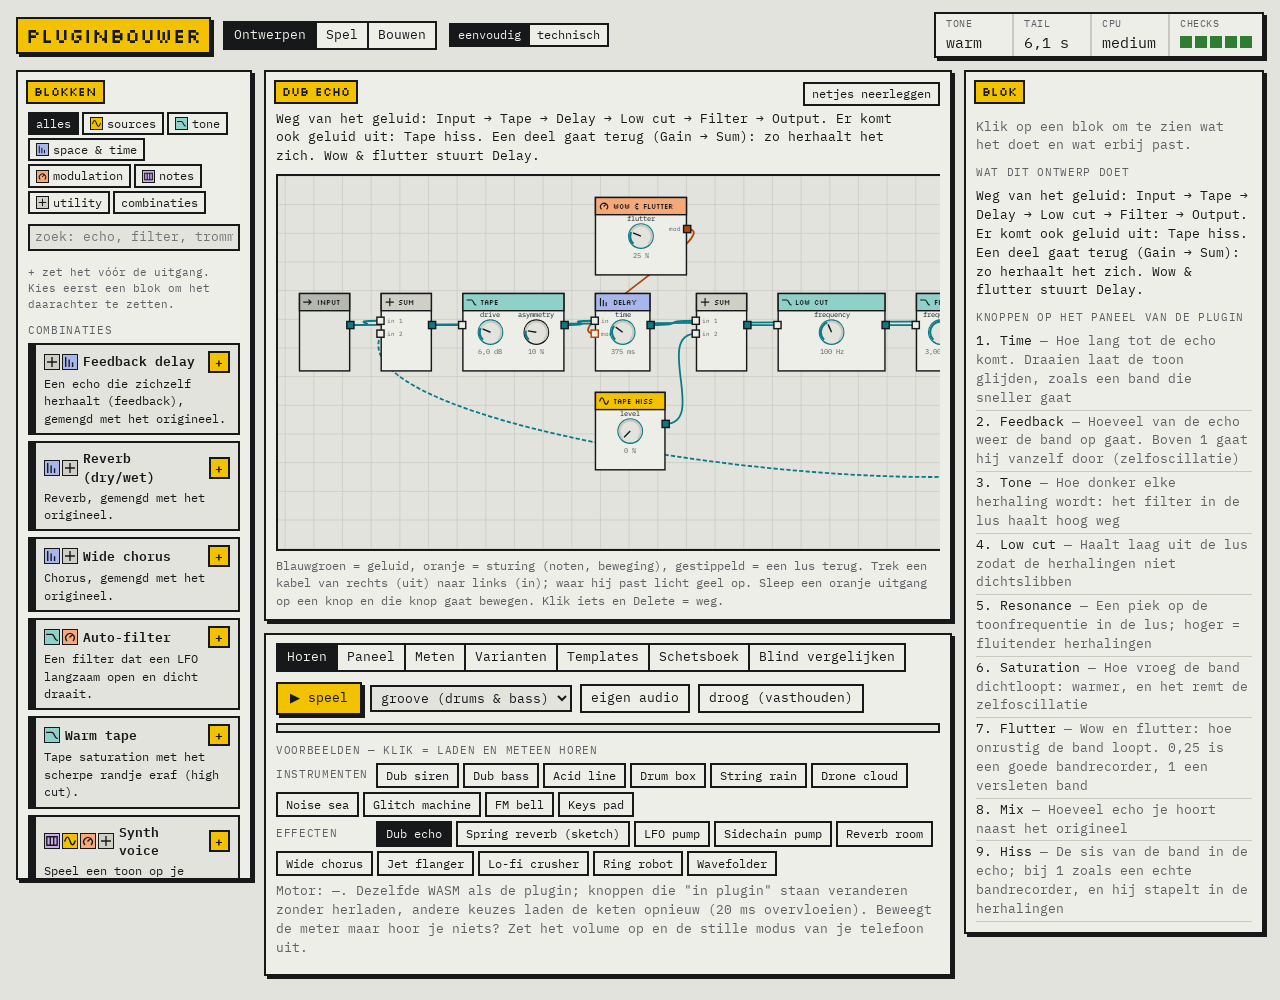
==== commit a7f714d0: "Templates maken en ordenen, gedeeld met Claude Tab Templates: het open ontwerp bewaren als template " ====
--- a/tool/index.html
+++ b/tool/index.html
@@ -380,6 +380,13 @@
 body.smal .draaischuif input[type="range"] { height: 44px; }
 body.smal .sterren i { width: 14px; height: 14px; }
 body[data-stand="spel"] .readout { display: none; }
+
+/* templates: mappen met een kop, daaronder de kaarten; alles met tikken (▲ ▼ en een mapkeuze) */
+.mapkop { display: flex; flex-wrap: wrap; justify-content: space-between; align-items: center; gap: 8px; margin-top: 16px; padding-bottom: 4px; border-bottom: 2px solid var(--ink); }
+.mapnaam { font-weight: 700; }
+.kaart.template .rij { gap: 4px; }
+.rij.bewerk input { flex: 1 1 140px; min-width: 0; }
+#tpnaam, #tpnotitie, #tpnieuwemap, #tpzoek { flex: 1 1 160px; min-width: 0; }
 
 </style>
 </head>
@@ -3479,6 +3486,138 @@
 return { GEKEND, HOORBAAR, LEVELS, OPDRACHTEN, PROEF, RONDES_PER_LEVEL, antwoord, draaiScore, foutInWoorden, gekendAantal, knopStand, knopWaarde, level, levelKlaar, maakRondes, nieuweStand, notenProef, opdrachtGehaald, open, proefOntwerp, totaalBlokken, zaadVan, zinZonderNaam };
 })();
 
+// ---- tool/src/templates.js
+const M_templates = (() => {
+// templates.js — templates: eigen startpunten, geordend in mappen. Puur (geen DOM, geen opslag): wat een template is,
+// of een bewaarde rij te vertrouwen is, de volgorde, en wat er verandert bij verplaatsen. app.js bewaart: op claude.ai
+// in de gedeelde database van het artifact (zodat Claude templates kan maken en lezen), anders in de browser.
+// Bewaard formaat (één document per template, één per map):
+//   templates/<id>: { naam, map, plek, ontwerp, notitie, door: 'jij' | 'claude', wanneer }
+//   mappen/<id>:    { naam, plek }
+const { BIB, compileer } = M_keten;
+const LOS = 'los';   // waar een template zonder (bestaande) map staat
+const MAX = { naam: 60, notitie: 400, knopen: 64, kabels: 256, templates: 500, mappen: 50 };
+const EXPORT_SOORT = 'pluginbouwer-templates';
+
+const tekst = (s, n) => String(s ?? '').replace(/[\u0000-\u001f\u007f]/g, ' ').replace(/\s+/g, ' ').trim().slice(0, n);
+const getal = (x, d) => (typeof x === 'number' && Number.isFinite(x) ? x : d);
+const ID = /^[A-Za-z0-9_\-.~:@+]{1,80}$/;
+const geldigId = (id) => typeof id === 'string' && ID.test(id) && id !== '.' && id !== '..';
+const nieuwId = (voor, rnd = Math.random) => voor + '-' + Date.now().toString(36) + rnd().toString(36).slice(2, 8);
+
+// Een ontwerp uit opslag is pas te gebruiken als elk blok bestaat en de compiler er niet op omvalt (een half ontwerp
+// mag: dan zegt de tool wat er nog mist). Geeft een schone kopie of null.
+function normaliseerOntwerp(o) {
+  if (!o || typeof o !== 'object' || !Array.isArray(o.knopen) || o.knopen.length > MAX.knopen) return null;
+  for (const k of o.knopen) if (!k || typeof k.id !== 'string' || !BIB[k.type]) return null;
+  for (const lijst of ['kabels', 'parameters', 'modulaties']) if (o[lijst] !== undefined && !Array.isArray(o[lijst])) return null;
+  if ((o.kabels?.length ?? 0) > MAX.kabels) return null;
+  let kopie;
+  try { kopie = JSON.parse(JSON.stringify(o)); } catch { return null; }
+  kopie.naam = tekst(kopie.naam, MAX.naam) || 'Template';
+  kopie.kabels ??= []; kopie.parameters ??= []; kopie.modulaties ??= [];
+  for (const k of kopie.knopen) { k.x = getal(k.x, 40); k.y = getal(k.y, 200); }
+  try { compileer(kopie); } catch { return null; }
+  return kopie;
+}
+
+function normaliseerTemplate(doc, id) {
+  if (!geldigId(id) || !doc || typeof doc !== 'object') return null;
+  const ontwerp = normaliseerOntwerp(doc.ontwerp);
+  if (!ontwerp) return null;
+  return {
+    id, ontwerp,
+    naam: tekst(doc.naam, MAX.naam) || ontwerp.naam,
+    map: geldigId(doc.map) ? doc.map : LOS,
+    plek: getal(doc.plek, 0),
+    notitie: tekst(doc.notitie, MAX.notitie),
+    door: doc.door === 'claude' ? 'claude' : 'jij',
+    wanneer: tekst(doc.wanneer, 30),
+  };
+}
+function normaliseerMap(doc, id) {
+  if (!geldigId(id) || id === LOS || !doc || typeof doc !== 'object') return null;
+  return { id, naam: tekst(doc.naam, MAX.naam) || 'Map', plek: getal(doc.plek, 0) };
+}
+// wat er in de opslag komt (zonder id: dat is de documentnaam)
+const bewaarVorm = (t) => ({ naam: t.naam, map: t.map, plek: t.plek, ontwerp: t.ontwerp, notitie: t.notitie, door: t.door, wanneer: t.wanneer });
+const mapVorm = (m) => ({ naam: m.naam, plek: m.plek });
+
+const opPlek = (a, b) => a.plek - b.plek || a.naam.localeCompare(b.naam, 'nl') || (a.id < b.id ? -1 : 1);
+
+// Mappen op hun plek, daarbinnen de templates op hun plek; templates van een map die er niet (meer) is staan onder "Los",
+// en die groep staat achteraan, alleen als er iets in zit.
+function ordenen(templates, mappen) {
+  const ms = [...mappen].sort(opPlek);
+  const ids = new Set(ms.map((m) => m.id));
+  const groepen = ms.map((m) => ({ map: m, templates: [] }));
+  const los = { map: { id: LOS, naam: 'Los', plek: Infinity }, templates: [] };
+  for (const t of templates) (ids.has(t.map) ? groepen.find((g) => g.map.id === t.map) : los).templates.push(t);
+  for (const g of groepen) g.templates.sort(opPlek);
+  los.templates.sort(opPlek);
+  return los.templates.length ? [...groepen, los] : groepen;
+}
+const inMap = (templates, mappen, mapId) => ordenen(templates, mappen).find((g) => g.map.id === mapId)?.templates ?? [];
+
+// een plek achteraan in een rij
+const plekAchteraan = (rij) => rij.reduce((m, x) => Math.max(m, x.plek), 0) + 1;
+
+// Eén omhoog (−1) of omlaag (+1) in zijn rij: de rij wordt 1, 2, 3 … genummerd en alleen wat echt verschuift komt terug
+// als { id, plek }. Zo werkt het ook als twee items dezelfde plek hadden (bv. tegelijk gemaakt).
+function schuif(rij, id, richting) {
+  const r = [...rij].sort(opPlek);
+  const i = r.findIndex((x) => x.id === id), j = i + richting;
+  if (i < 0 || j < 0 || j >= r.length) return [];
+  [r[i], r[j]] = [r[j], r[i]];
+  return r.map((x, k) => ({ id: x.id, plek: k + 1, oud: x.plek })).filter((x) => x.plek !== x.oud).map(({ id, plek }) => ({ id, plek }));
+}
+const schuifTemplate = (templates, mappen, id, richting) => {
+  const t = templates.find((x) => x.id === id);
+  return t ? schuif(inMap(templates, mappen, mappen.some((m) => m.id === t.map) ? t.map : LOS), id, richting) : [];
+};
+const schuifMap = (mappen, id, richting) => schuif(mappen, id, richting);
+
+// naar een andere map: achteraan in die map
+function naarMap(templates, mappen, id, mapId) {
+  const doel = mappen.some((m) => m.id === mapId) ? mapId : LOS;
+  return { id, map: doel, plek: plekAchteraan(inMap(templates, mappen, doel).filter((x) => x.id !== id)) };
+}
+
+function nieuweTemplate(ontwerp, { naam, map = LOS, notitie = '', door = 'jij', templates = [], mappen = [], id = nieuwId('t'), wanneer = new Date().toISOString().slice(0, 16).replace('T', ' ') } = {}) {
+  const o = normaliseerOntwerp(ontwerp);
+  if (!o) throw new Error('dit ontwerp kan geen template worden');
+  const doel = mappen.some((m) => m.id === map) ? map : LOS;
+  return { id, ontwerp: o, naam: tekst(naam, MAX.naam) || o.naam, map: doel, plek: plekAchteraan(inMap(templates, mappen, doel)), notitie: tekst(notitie, MAX.notitie), door: door === 'claude' ? 'claude' : 'jij', wanneer };
+}
+function nieuweMap(naam, mappen, id = nieuwId('m')) {
+  return { id, naam: tekst(naam, MAX.naam) || 'Map', plek: plekAchteraan(mappen) };
+}
+
+// Een template openen: het ontwerp onder de naam van de template, met een id uit die naam (daar komt de plugin-id van:
+// een template van de Dub echo wordt zo geen tweede plugin met de id van de Dub echo).
+const idVan = (naam) => tekst(naam, MAX.naam).toLowerCase().normalize('NFD').replace(/[\u0300-\u036f]/g, '').replace(/[^a-z0-9]+/g, '_').replace(/^_+|_+$/g, '') || 'template';
+const ontwerpVan = (t) => ({ ...JSON.parse(JSON.stringify(t.ontwerp)), naam: t.naam, id: idVan(t.naam) });
+
+// Zoeken op naam, notitie, map en de blokken die erin zitten (Engelse namen, zoals in de bibliotheek).
+function zoek(templates, mappen, q) {
+  const w = tekst(q, 60).toLowerCase();
+  if (!w) return templates;
+  const mapNaam = Object.fromEntries(mappen.map((m) => [m.id, m.naam]));
+  return templates.filter((t) => [t.naam, t.notitie, mapNaam[t.map] ?? '', ...t.ontwerp.knopen.map((k) => BIB[k.type].naam)].join(' ').toLowerCase().includes(w));
+}
+
+// Alles als één JSON-bestand (bewaren, of naar een andere browser), en terug: dezelfde id = vervangen.
+const exporteer = (templates, mappen) => ({ soort: EXPORT_SOORT, versie: 1, mappen: mappen.map((m) => ({ id: m.id, ...mapVorm(m) })), templates: templates.map((t) => ({ id: t.id, ...bewaarVorm(t) })) });
+function importeer(json) {
+  if (!json || json.soort !== EXPORT_SOORT || !Array.isArray(json.templates)) throw new Error('geen templatebestand van de Pluginbouwer');
+  const mappen = (json.mappen || []).slice(0, MAX.mappen).map((m) => normaliseerMap(m, m?.id)).filter(Boolean);
+  const templates = json.templates.slice(0, MAX.templates).map((t) => normaliseerTemplate(t, t?.id)).filter(Boolean);
+  return { mappen, templates, overgeslagen: json.templates.length - templates.length };
+}
+
+return { EXPORT_SOORT, LOS, MAX, bewaarVorm, exporteer, geldigId, idVan, importeer, mapVorm, naarMap, nieuwId, nieuweMap, nieuweTemplate, normaliseerMap, normaliseerOntwerp, normaliseerTemplate, ontwerpVan, ordenen, plekAchteraan, schuif, schuifMap, schuifTemplate, zoek };
+})();
+
 // ---- tool/src/app.js
 const M_app = (() => {
 // app.js — de Pluginbouwer in de browser. Ontwerpen (bibliotheek, keten, knoppen, horen, meten, verken) en Bouwen
@@ -3493,6 +3632,7 @@
 const { maakTestsignalen } = M_testsignalen;
 const { zip } = M_zip;
 const { PROEF, HOORBAAR, proefOntwerp, LEVELS, level, OPDRACHTEN, maakRondes, draaiScore, zinZonderNaam, knopWaarde: spelWaarde, knopStand: spelStand, nieuweStand, antwoord, levelKlaar, opdrachtGehaald, open, gekendAantal, totaalBlokken, GEKEND, RONDES_PER_LEVEL } = M_spel;
+const { LOS, normaliseerTemplate, normaliseerMap, bewaarVorm, mapVorm, ordenen: templatesOrdenen, schuifTemplate, schuifMap, naarMap, nieuweTemplate, nieuweMap, ontwerpVan, zoek: zoekTemplates, exporteer: exporteerTemplates, importeer: importeerTemplates } = M_templates;
 const { FAMILIES, ROL, RECEPTEN, recept, familieVan, familie, gewoneNaam, poortInfo, past, alleenSturing, voegIn, ordenen, overlap, blokMaat, beschrijf, hoofdweg, KOP, RIJ } = M_rollen;
 // ---------------------------------------------------------------------------------------------------- data van de bouw
 const DATA = globalThis.PB_DATA;   // door tool/bouw.mjs ingebakken: wasm (base64), bronnen voor het pakket, metingen
@@ -4203,14 +4343,14 @@
 
 // ---------------------------------------------------------------------------------------------------- onder: tabs
 // [id, eenvoudige naam, technische naam]; de taaktoets alleen in de technische weergave
-const TABS = [['horen', 'Horen', 'Horen'], ['paneel', 'Paneel', 'Frontpaneel'], ['meten', 'Meten', 'Meten'], ['verken', 'Varianten', 'Verken'], ['schetsboek', 'Schetsboek', 'Schetsboek'], ['abx', 'Blind vergelijken', 'ABX'], ['taak', null, 'Taaktoets']];
+const TABS = [['horen', 'Horen', 'Horen'], ['paneel', 'Paneel', 'Frontpaneel'], ['meten', 'Meten', 'Meten'], ['verken', 'Varianten', 'Verken'], ['templates', 'Templates', 'Templates'], ['schetsboek', 'Schetsboek', 'Schetsboek'], ['abx', 'Blind vergelijken', 'ABX'], ['taak', null, 'Taaktoets']];
 function tekenOnder() {
   const box = $('#onder');
   if (!tech() && S.tab === 'taak') S.tab = 'horen';
   box.replaceChildren(el('div', { class: 'tabs' }, ...TABS.filter((t) => tech() || t[1]).map(([t, n, nt]) => el('button', { class: 'seg' + (S.tab === t ? ' aan' : ''), 'data-tab': t, onclick: () => { S.tab = t; tekenOnder(); } }, tech() ? nt : n))));
   const inhoud = el('div', { class: 'tabinhoud' });
   box.append(inhoud);
-  ({ horen: tabHoren, paneel: tabPaneel, meten: tabMeten, verken: tabVerken, schetsboek: tabSchetsboek, abx: tabAbx, taak: tabTaak })[S.tab](inhoud);
+  ({ horen: tabHoren, paneel: tabPaneel, meten: tabMeten, verken: tabVerken, templates: tabTemplates, schetsboek: tabSchetsboek, abx: tabAbx, taak: tabTaak })[S.tab](inhoud);
 }
 function tabHoren(box) {
   const instrument = !heeftIngang(), toetsen = S.ontwerp.knopen.find((k) => k.type === 'toetsen');
@@ -4430,6 +4570,144 @@
     return;
   }
   const a = el('a', { href: URL.createObjectURL(blob), download: naam }); document.body.append(a); a.click(); a.remove();
+}
+
+// ---------------------------------------------------------------------------------------------------- templates
+// Eigen startpunten in mappen (tool/src/templates.js). Op claude.ai staan ze in de gedeelde database van het artifact:
+// Claude kan er vanuit het gesprek templates in zetten en lezen hoe je ze ordent. Als losse pagina (of als de database
+// er niet is) blijven ze in deze browser. Alles met tikken: ▲ ▼ en een mapkeuze in plaats van slepen.
+const TP = { templates: [], mappen: [], bron: 'laden', zoek: '', bewerk: null, bevestig: null, fout: '' };
+let tpDb = null;
+const tpRij = new Map();   // één schrijfactie tegelijk per document
+function achterElkaar(pad, f) { const p = (tpRij.get(pad) || Promise.resolve()).then(f, f); tpRij.set(pad, p.catch(() => {})); return p; }
+function leesLokaal() {
+  TP.templates = opslag.lees('templates', []).map((t) => normaliseerTemplate(t, t?.id)).filter(Boolean);
+  TP.mappen = opslag.lees('mappen', []).map((m) => normaliseerMap(m, m?.id)).filter(Boolean);
+}
+const schrijfLokaal = () => { opslag.schrijf('templates', TP.templates.map((t) => ({ id: t.id, ...bewaarVorm(t) }))); opslag.schrijf('mappen', TP.mappen.map((m) => ({ id: m.id, ...mapVorm(m) }))); };
+async function startTemplates() {
+  const db = globalThis.claude?.use ? await globalThis.claude.use('db').catch(() => null) : null;
+  if (!db) { TP.bron = 'browser'; leesLokaal(); hertekenTemplates(); return; }
+  tpDb = db; TP.bron = 'gedeeld';
+  const fout = (e) => { TP.fout = 'de gedeelde templates zijn niet te lezen (' + (e?.code || e) + ')'; hertekenTemplates(); };
+  db.collection('templates').onSnapshot((snap) => { TP.templates = snap.docs.map((d) => normaliseerTemplate(d.data(), d.id)).filter(Boolean); hertekenTemplates(); }, fout);
+  db.collection('mappen').onSnapshot((snap) => { TP.mappen = snap.docs.map((d) => normaliseerMap(d.data(), d.id)).filter(Boolean); hertekenTemplates(); }, fout);
+}
+// zet (heel document), pas (velden erbij) of weg; lokaal meteen, gedeeld via de database (de snapshot tekent)
+async function tpSchrijf(soort, id, wat, data) {
+  const lijst = soort === 'templates' ? TP.templates : TP.mappen;
+  if (!tpDb) {
+    const i = lijst.findIndex((x) => x.id === id);
+    if (wat === 'weg') { if (i >= 0) lijst.splice(i, 1); }
+    else if (wat === 'zet') { if (i >= 0) lijst[i] = { id, ...data }; else lijst.push({ id, ...data }); }
+    else if (i >= 0) Object.assign(lijst[i], data);
+    schrijfLokaal(); hertekenTemplates(); return true;
+  }
+  const doc = tpDb.doc(soort + '/' + id);
+  try {
+    await achterElkaar(soort + '/' + id, () => (wat === 'weg' ? doc.delete() : wat === 'zet' ? doc.set(data) : doc.update(data)));
+    return true;
+  } catch (e) { melding(e?.code === 'quota_exceeded' ? 'de database is vol: haal eerst templates weg' : 'niet bewaard (' + (e?.code || e) + ')'); return false; }
+}
+const pasAan = (soort, wijzigingen) => Promise.all(wijzigingen.map(({ id, ...v }) => tpSchrijf(soort, id, 'pas', v)));
+function hertekenTemplates() {
+  if (S.stand !== 'ontwerpen' || S.tab !== 'templates') return;
+  const lijst = $('#tplijst'), actief = document.activeElement;
+  if (lijst?.contains(actief) && /INPUT|TEXTAREA|SELECT/.test(actief.tagName)) return;   // niet onder je vingers vandaan tekenen
+  if (lijst) tekenTemplateLijst(lijst); else if ($('#onder')) tekenOnder();
+}
+// tweede tik binnen 3 s bevestigt (zoals overal in de tool waar iets weg kan)
+function tweedeTik(sleutel, doe, tekst) {
+  if (TP.bevestig?.sleutel === sleutel && Date.now() - TP.bevestig.t < 3000) { TP.bevestig = null; doe(); return; }
+  TP.bevestig = { sleutel, t: Date.now() }; melding(tekst);
+}
+function tabTemplates(box) {
+  const naam = el('input', { type: 'text', id: 'tpnaam', value: S.ontwerp.naam, maxlength: 60, 'aria-label': 'naam van de template' });
+  const notitie = el('input', { type: 'text', id: 'tpnotitie', placeholder: 'notitie (mag leeg)', maxlength: 400, 'aria-label': 'notitie' });
+  const map = el('select', { id: 'tpmap', 'aria-label': 'map' }, el('option', { value: LOS }, 'Los'), ...templatesOrdenen([], TP.mappen).map((g) => el('option', { value: g.map.id }, g.map.naam)));
+  const nieuw = el('input', { type: 'text', id: 'tpnieuwemap', placeholder: 'naam van een nieuwe map', maxlength: 60, 'aria-label': 'nieuwe map' });
+  box.append(
+    el('div', { class: 'rij' }, el('span', { class: 'sub' }, 'bewaar dit ontwerp als template'), naam, map, notitie,
+      el('button', { class: 'knopgroot', id: 'tpbewaar', onclick: async () => {
+        try {
+          const t = nieuweTemplate(S.ontwerp, { naam: naam.value, map: map.value, notitie: notitie.value, templates: TP.templates, mappen: TP.mappen });
+          if (await tpSchrijf('templates', t.id, 'zet', bewaarVorm(t))) melding('template bewaard: ' + t.naam);
+        } catch (f) { melding(String(f.message || f)); }
+      } }, 'bewaar')),
+    el('div', { class: 'rij' }, nieuw, el('button', { class: 'seg', id: 'tpmaperbij', onclick: async () => {
+      if (!nieuw.value.trim()) { melding('geef de map een naam'); return; }
+      const m = nieuweMap(nieuw.value, TP.mappen);
+      if (await tpSchrijf('mappen', m.id, 'zet', mapVorm(m))) { melding('map erbij: ' + m.naam); tekenOnder(); }
+    } }, 'map erbij'),
+      el('input', { type: 'search', id: 'tpzoek', placeholder: 'zoek (naam, notitie, blok)', value: TP.zoek, 'aria-label': 'zoek in de templates', oninput: (ev) => { TP.zoek = ev.target.value; tekenTemplateLijst($('#tplijst')); } }),
+      el('button', { class: 'seg', onclick: () => download(new Blob([JSON.stringify(exporteerTemplates(TP.templates, TP.mappen), null, 1)], { type: 'application/json' }), 'templates.json') }, 'exporteer'),
+      el('label', { class: 'bestand' }, 'importeer', el('input', { type: 'file', accept: '.json,application/json', onchange: async (ev) => {
+        const f = ev.target.files[0]; if (!f) return;
+        try {
+          const r = importeerTemplates(JSON.parse(await f.text()));
+          for (const m of r.mappen) await tpSchrijf('mappen', m.id, 'zet', mapVorm(m));
+          for (const t of r.templates) await tpSchrijf('templates', t.id, 'zet', bewaarVorm(t));
+          melding(`${r.templates.length} templates en ${r.mappen.length} mappen ingelezen` + (r.overgeslagen ? `, ${r.overgeslagen} overgeslagen (onbekende blokken)` : ''));
+          tekenOnder();
+        } catch (e) { melding(String(e.message || e)); }
+      } }))),
+    el('p', { class: 'zacht', id: 'tpbron' }, TP.bron === 'gedeeld' ? 'Gedeeld met Claude: vraag in het gesprek om een template of een andere indeling, dan staat het hier. Wat jij hier ordent, leest Claude terug.'
+      : TP.bron === 'laden' ? 'templates laden…' : 'Alleen in deze browser (de versie op claude.ai deelt ze met Claude). Exporteer om ze mee te nemen.'),
+    el('div', { id: 'tplijst' }));
+  tekenTemplateLijst($('#tplijst', box));
+}
+function tekenTemplateLijst(box) {
+  if (!box) return;
+  box.replaceChildren();
+  if (TP.fout) box.append(el('p', { class: 'zacht' }, TP.fout));
+  const gevonden = new Set(zoekTemplates(TP.templates, TP.mappen, TP.zoek).map((t) => t.id));
+  const groepen = templatesOrdenen(TP.templates, TP.mappen);
+  if (!groepen.length && TP.bron !== 'laden') box.append(el('p', { class: 'zacht' }, 'Nog geen templates. Bewaar het ontwerp hierboven, of maak eerst een map.'));
+  const mapKeus = (t) => el('select', { class: 'klein', 'aria-label': 'naar map', onchange: (ev) => tpSchrijf('templates', t.id, 'pas', (({ id, ...v }) => v)(naarMap(TP.templates, TP.mappen, t.id, ev.target.value))) },
+    el('option', { value: LOS, selected: !TP.mappen.some((m) => m.id === t.map) }, 'Los'), ...templatesOrdenen([], TP.mappen).map((g) => el('option', { value: g.map.id, selected: g.map.id === t.map }, g.map.naam)));
+  const bewerkVak = (soort, x) => {
+    const n = el('input', { type: 'text', value: x.naam, maxlength: 60, 'aria-label': 'naam' });
+    const no = soort === 'templates' ? el('input', { type: 'text', value: x.notitie, maxlength: 400, placeholder: 'notitie', 'aria-label': 'notitie' }) : null;
+    return el('div', { class: 'rij bewerk' }, n, no,
+      el('button', { class: 'seg', onclick: async () => { TP.bewerk = null; await tpSchrijf(soort, x.id, 'pas', soort === 'templates' ? { naam: n.value.trim() || x.naam, notitie: no.value.trim() } : { naam: n.value.trim() || x.naam }); tekenTemplateLijst(box); } }, 'klaar'),
+      el('button', { class: 'seg', onclick: () => { TP.bewerk = null; tekenTemplateLijst(box); } }, 'annuleer'));
+  };
+  for (const g of groepen) {
+    const echt = g.map.id !== LOS, zichtbaar = g.templates.filter((t) => gevonden.has(t.id));
+    if (TP.zoek && !zichtbaar.length) continue;
+    const bewerkMap = TP.bewerk?.id === g.map.id;
+    box.append(el('div', { class: 'mapkop', 'data-map': g.map.id },
+      bewerkMap ? bewerkVak('mappen', g.map) : el('span', { class: 'mapnaam' }, g.map.naam, el('span', { class: 'zacht' }, ' · ' + g.templates.length)),
+      echt && !bewerkMap ? el('span', { class: 'rij' },
+        el('button', { class: 'seg klein', title: 'map omhoog', 'aria-label': 'map omhoog', onclick: () => pasAan('mappen', schuifMap(TP.mappen, g.map.id, -1)) }, '▲'),
+        el('button', { class: 'seg klein', title: 'map omlaag', 'aria-label': 'map omlaag', onclick: () => pasAan('mappen', schuifMap(TP.mappen, g.map.id, 1)) }, '▼'),
+        el('button', { class: 'seg klein', onclick: () => { TP.bewerk = { id: g.map.id }; tekenTemplateLijst(box); } }, 'hernoem'),
+        el('button', { class: 'seg klein', onclick: () => tweedeTik('map:' + g.map.id, async () => {
+          for (const t of g.templates) await tpSchrijf('templates', t.id, 'pas', (({ id, ...v }) => v)(naarMap(TP.templates, TP.mappen.filter((m) => m.id !== g.map.id), t.id, LOS)));
+          await tpSchrijf('mappen', g.map.id, 'weg'); tekenOnder();
+        }, g.templates.length ? `nog een keer: map weg, de ${g.templates.length} templates gaan naar Los` : 'nog een keer: map weg') }, 'weg')) : null));
+    const kaarten = el('div', { class: 'kaarten' });
+    for (const t of zichtbaar) {
+      const blokken = t.ontwerp.knopen.filter((k) => !BIB[k.type].vast).map((k) => BIB[k.type].naam);
+      kaarten.append(el('div', { class: 'kaart template', 'data-template': t.id },
+        TP.bewerk?.id === t.id ? bewerkVak('templates', t) : [el('div', { class: 'kn' }, t.naam), t.notitie ? el('div', { class: 'ku' }, t.notitie) : null],
+        el('div', { class: 'ks' }, [t.door === 'claude' ? 'door Claude' : 'door jou', blokken.length + ' blokken', t.wanneer].filter(Boolean).join(' · ')),
+        el('div', { class: 'ks zacht' }, blokken.slice(0, 6).join(', ') + (blokken.length > 6 ? ' …' : '')),
+        el('div', { class: 'rij' },
+          el('button', { class: 'seg', onclick: () => kiesVoorbeeld(ontwerpVan(t)) }, 'open'),
+          el('button', { class: 'seg klein', title: 'omhoog', 'aria-label': 'omhoog', onclick: () => pasAan('templates', schuifTemplate(TP.templates, TP.mappen, t.id, -1)) }, '▲'),
+          el('button', { class: 'seg klein', title: 'omlaag', 'aria-label': 'omlaag', onclick: () => pasAan('templates', schuifTemplate(TP.templates, TP.mappen, t.id, 1)) }, '▼'),
+          mapKeus(t),
+          el('button', { class: 'seg klein', onclick: () => { TP.bewerk = { id: t.id }; tekenTemplateLijst(box); } }, 'hernoem'),
+          el('button', { class: 'seg klein', title: 'een kopie in dezelfde map', onclick: async () => { const k = nieuweTemplate(t.ontwerp, { naam: t.naam + ' (copy)', map: t.map, notitie: t.notitie, templates: TP.templates, mappen: TP.mappen }); await tpSchrijf('templates', k.id, 'zet', bewaarVorm(k)); } }, 'kopie'),
+          el('button', { class: 'seg klein', title: 'vervang de inhoud door het ontwerp dat nu open is', onclick: () => tweedeTik('vervang:' + t.id, async () => {
+            const n = nieuweTemplate(S.ontwerp, { naam: t.naam, templates: [], mappen: [] });
+            if (await tpSchrijf('templates', t.id, 'pas', { ontwerp: n.ontwerp, wanneer: n.wanneer, door: 'jij' })) melding('template bijgewerkt: ' + t.naam);
+          }, `nog een keer: "${t.naam}" vervangen door wat nu open is`) }, 'bijwerken'),
+          el('button', { class: 'seg klein', onclick: () => tweedeTik('weg:' + t.id, () => tpSchrijf('templates', t.id, 'weg'), `nog een keer: "${t.naam}" weg`) }, 'weg'))));
+    }
+    box.append(kaarten);
+  }
 }
 
 // ---------------------------------------------------------------------------------------------------- spel
@@ -4656,7 +4934,8 @@
 bouw();
 teken();
 meetNu();
-globalThis.PB = { S, compileer: () => C, meetNu, maakPakket, speler, gewijzigd, spel: SP, spelStand };   // voor de toets in tools/headless
+startTemplates();
+globalThis.PB = { S, TP, compileer: () => C, meetNu, maakPakket, speler, gewijzigd, spel: SP, spelStand };   // voor de toets in tools/headless
 
 return {  };
 })();
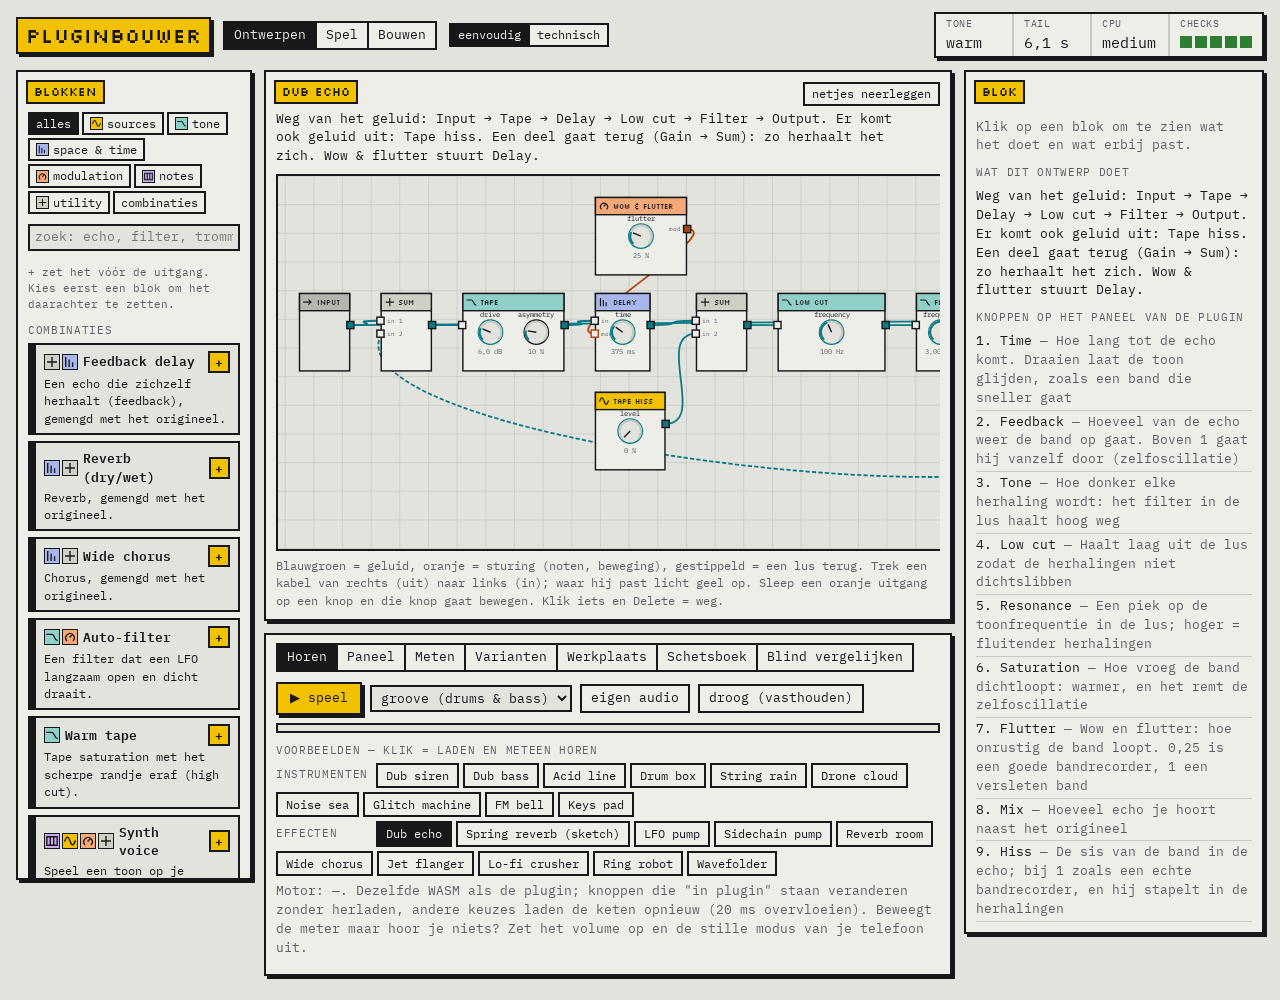
==== commit a71aa385: "Werkplaats: Claude kijkt mee en doet voorstellen die je hoort en overneemt Zolang meekijken aan staa" ====
--- a/tool/index.html
+++ b/tool/index.html
@@ -387,6 +387,15 @@
 .kaart.template .rij { gap: 4px; }
 .rij.bewerk input { flex: 1 1 140px; min-width: 0; }
 #tpnaam, #tpnotitie, #tpnieuwemap, #tpzoek { flex: 1 1 160px; min-width: 0; }
+
+/* voorstel van Claude: een balk onder de kop, zolang er een open voorstel is */
+.voorstelbalk { margin: 8px 12px 0; padding: 8px 10px; border: 2px solid var(--ink); border-left: 8px solid var(--tape); background: var(--bg); }
+.voorstelbalk .vkop { display: flex; flex-wrap: wrap; gap: 8px; align-items: baseline; }
+.voorstelbalk .vlabel { font-size: 11px; color: var(--muted); text-transform: uppercase; letter-spacing: .06em; }
+.voorstelbalk .vwaarom { margin: 4px 0; }
+.voorstelbalk ul, .vlijst { margin: 4px 0; padding-left: 18px; }
+.voorstelbalk details summary { cursor: pointer; }
+body.smal .voorstelbalk { margin: 6px 8px 0; }
 
 </style>
 </head>
@@ -3618,6 +3627,112 @@
 return { EXPORT_SOORT, LOS, MAX, bewaarVorm, exporteer, geldigId, idVan, importeer, mapVorm, naarMap, nieuwId, nieuweMap, nieuweTemplate, normaliseerMap, normaliseerOntwerp, normaliseerTemplate, ontwerpVan, ordenen, plekAchteraan, schuif, schuifMap, schuifTemplate, zoek };
 })();
 
+// ---- tool/src/werkbank.js
+const M_werkbank = (() => {
+// werkbank.js — samen bouwen met Claude. Puur (geen DOM, geen opslag): wat er tussen twee versies van een ontwerp anders
+// is in gewone woorden, een afdruk van wat klinkt (posities tellen niet), de vorm van wat de tool doorgeeft, en het
+// nalopen van een voorstel van Claude. app.js bewaart: op claude.ai in de database van het artifact.
+//   werkbank/nu:        { meekijken, ontwerp, naam, wat, wanneer, geschiedenis: [{ wat, wanneer }] }   (de tool schrijft)
+//   voorstellen/<id>:   { titel, waarom, ontwerp, basis, status: 'open'|'aangenomen'|'afgewezen', wanneer, besloten }
+//                       (Claude schrijft, de tool zet alleen status en besloten)
+const { BIB } = M_keten;
+const { gewoneNaam } = M_rollen;
+const { normaliseerOntwerp, geldigId } = M_templates;
+const GESCHIEDENIS = 20, VERSIES = 30;
+const tekst = (s, n) => String(s ?? '').replace(/[\u0000-\u001f\u007f]/g, ' ').replace(/\s+/g, ' ').trim().slice(0, n);
+const getal = (x) => {
+  if (!Number.isFinite(x)) return String(x);
+  const a = Math.abs(x);
+  const t = a >= 1 || a === 0 ? x.toFixed(a >= 100 ? 0 : a >= 10 ? 1 : 2).replace(/(\.\d*?)0+$/, '$1').replace(/\.$/, '') : String(Number(x.toPrecision(3)));
+  return t.replace('-', '−').replace('.', ',');
+};
+const eenheid = (e) => (e && !['×', 'Q'].includes(e) ? ' ' + e : '');
+
+// Wat klinkt: blokken met hun knoppen en vaste keuzes, kabels, parameters en modulaties. Niet de plek op het canvas en
+// niet de naam. Twee ontwerpen met dezelfde afdruk klinken hetzelfde.
+function klankAfdruk(o) {
+  const knopen = [...(o.knopen || [])].map((k) => [k.id, k.type, k.waarden || {}, k.vast || {}]).sort((a, b) => (a[0] < b[0] ? -1 : 1));
+  const kabels = (o.kabels || []).map((k) => k.van.join('.') + '>' + k.naar.join('.')).sort();
+  const params = (o.parameters || []).map((p) => [p.knoop, p.knop, p.standaard, p.min, p.max, p.ook || null]);
+  const mods = (o.modulaties || []).map((m) => m.bron.join('.') + '>' + m.doel.join('.') + '@' + m.diepte).sort();
+  const s = JSON.stringify([knopen, kabels, params, mods]);
+  let h = 0x811c9dc5;
+  for (let i = 0; i < s.length; i++) { h ^= s.charCodeAt(i); h = Math.imul(h, 0x01000193) >>> 0; }
+  return h.toString(16).padStart(8, '0');
+}
+
+// Wat er van a naar b veranderd is, als korte zinnen met de namen zoals op het canvas.
+function verschil(a, b) {
+  const uit = [], naam = (o, id) => { const t = o.knopen.find((k) => k.id === id)?.type; return t ? gewoneNaam(t) : id; };
+  const ka = new Map(a.knopen.map((k) => [k.id, k])), kb = new Map(b.knopen.map((k) => [k.id, k]));
+  const zelfde = (id) => ka.has(id) && kb.has(id) && ka.get(id).type === kb.get(id).type;
+  for (const k of b.knopen) if (!zelfde(k.id)) uit.push(`${gewoneNaam(k.type)} erbij`);
+  for (const k of a.knopen) if (!zelfde(k.id)) uit.push(`${gewoneNaam(k.type)} eruit`);
+  // knoppen: via een parameter op het paneel (zijn standaard), anders de vaste stand op het blok
+  const stand = (o, kn, knop) => o.parameters.find((p) => p.knoop === kn.id && p.knop === knop)?.standaard ?? kn.waarden?.[knop] ?? BIB[kn.type].knoppen.find((d) => d.id === knop)?.std;
+  for (const [id, kn] of kb) {
+    if (!zelfde(id)) continue;
+    const oud = ka.get(id), b0 = BIB[kn.type];
+    for (const d of b0.knoppen) {
+      const x = stand(a, oud, d.id), y = stand(b, kn, d.id);
+      if (x !== y && Number.isFinite(x) && Number.isFinite(y)) uit.push(`${naam(b, id)}: ${d.naam} ${getal(x)} → ${getal(y)}${eenheid(d.eenheid)}`);
+    }
+    for (const v of b0.vasteEig || []) {
+      const x = oud.vast?.[v.id] ?? v.std, y = kn.vast?.[v.id] ?? v.std;
+      if (x !== y) uit.push(`${naam(b, id)}: ${v.naam} ${v.keuzes?.[x] ?? getal(x)} → ${v.keuzes?.[y] ?? getal(y)}${eenheid(v.eenheid)}`);
+    }
+  }
+  const pa = new Map(a.parameters.map((p) => [p.knoop + '.' + p.knop, p])), pb = new Map(b.parameters.map((p) => [p.knoop + '.' + p.knop, p]));
+  for (const [s, p] of pb) if (!pa.has(s) && zelfde(p.knoop)) uit.push(`knop ${p.naam} op het paneel`);
+  for (const [s, p] of pa) if (!pb.has(s) && zelfde(p.knoop)) uit.push(`knop ${p.naam} van het paneel af`);
+  for (const [s, p] of pb) if (pa.has(s) && pa.get(s).naam !== p.naam) uit.push(`knop ${pa.get(s).naam} heet nu ${p.naam}`);
+  const kabel = (o, k) => `${naam(o, k.van[0])} → ${naam(o, k.naar[0])}`;
+  const ks = (o) => new Map(o.kabels.map((k) => [k.van.join('.') + '>' + k.naar.join('.'), k]));
+  const kbA = ks(a), kbB = ks(b);
+  const kabelZinnen = [...[...kbB].filter(([s]) => !kbA.has(s)).map(([, k]) => `kabel ${kabel(b, k)} erbij`), ...[...kbA].filter(([s]) => !kbB.has(s)).map(([, k]) => `kabel ${kabel(a, k)} weg`)];
+  uit.push(...kabelZinnen.slice(0, 6));
+  if (kabelZinnen.length > 6) uit.push(`… en ${kabelZinnen.length - 6} kabels meer`);
+  const ms = (o) => new Map((o.modulaties || []).map((m) => [m.bron.join('.') + '>' + m.doel.join('.'), m]));
+  const ma = ms(a), mb = ms(b);
+  const knopNaam = (o, m) => BIB[o.knopen.find((k) => k.id === m.doel[0])?.type]?.knoppen.find((d) => d.id === m.doel[1])?.naam ?? m.doel[1];
+  for (const [s, m] of mb) {
+    if (!ma.has(s)) uit.push(`${naam(b, m.bron[0])} beweegt ${knopNaam(b, m)} van ${naam(b, m.doel[0])}`);
+    else if (ma.get(s).diepte !== m.diepte) uit.push(`${naam(b, m.bron[0])} → ${naam(b, m.doel[0])}: diepte ${getal(ma.get(s).diepte)} → ${getal(m.diepte)}`);
+  }
+  for (const [s, m] of ma) if (!mb.has(s)) uit.push(`${naam(a, m.bron[0])} beweegt ${knopNaam(a, m)} van ${naam(a, m.doel[0])} niet meer`);
+  if (tekst(a.naam, 60) !== tekst(b.naam, 60)) uit.push(`naam: ${tekst(a.naam, 60)} → ${tekst(b.naam, 60)}`);
+  return uit;
+}
+
+// Wat de tool doorgeeft zolang Claude meekijkt (geschiedenis = de laatste wijzigingen, nieuwste achteraan).
+function werkbankVorm(ontwerp, { wat = '', geschiedenis = [], wanneer = new Date().toISOString() } = {}) {
+  return { meekijken: true, ontwerp, naam: tekst(ontwerp.naam, 60), wat: tekst(wat, 120), wanneer, afdruk: klankAfdruk(ontwerp), geschiedenis: geschiedenis.slice(-GESCHIEDENIS) };
+}
+const nietMeekijken = (wanneer = new Date().toISOString()) => ({ meekijken: false, wanneer });
+function bijGeschiedenis(lijst, wat, wanneer = new Date().toISOString()) {
+  const w = tekst(wat, 120);
+  if (!w) return lijst;
+  const laatste = lijst[lijst.length - 1];
+  return (laatste?.wat === w ? [...lijst.slice(0, -1), { wat: w, wanneer }] : [...lijst, { wat: w, wanneer }]).slice(-GESCHIEDENIS);
+}
+
+// Een voorstel van Claude zoals het uit de database komt: zonder bruikbaar ontwerp telt het niet.
+function normaliseerVoorstel(doc, id) {
+  if (!geldigId(id) || !doc || typeof doc !== 'object') return null;
+  const ontwerp = normaliseerOntwerp(doc.ontwerp);
+  if (!ontwerp) return null;
+  return { id, ontwerp, titel: tekst(doc.titel, 80) || 'Voorstel', waarom: tekst(doc.waarom, 600), basis: /^[0-9a-f]{8}$/.test(doc.basis) ? doc.basis : '',
+    status: ['aangenomen', 'afgewezen'].includes(doc.status) ? doc.status : 'open', wanneer: tekst(doc.wanneer, 30), besloten: tekst(doc.besloten, 30) };
+}
+const openVoorstellen = (lijst) => lijst.filter((v) => v.status === 'open').sort((a, b) => (a.wanneer < b.wanneer ? -1 : a.wanneer > b.wanneer ? 1 : 0));
+
+// Versies op deze computer: vóór elke overname de oude erbij, zodat er nooit iets verloren gaat.
+const bijVersies = (lijst, ontwerp, waarom, wanneer = new Date().toISOString().slice(0, 16).replace('T', ' ')) =>
+  [...lijst, { ontwerp: JSON.parse(JSON.stringify(ontwerp)), waarom: tekst(waarom, 120), wanneer }].slice(-VERSIES);
+
+return { GESCHIEDENIS, VERSIES, bijGeschiedenis, bijVersies, getal, klankAfdruk, nietMeekijken, normaliseerVoorstel, openVoorstellen, verschil, werkbankVorm };
+})();
+
 // ---- tool/src/app.js
 const M_app = (() => {
 // app.js — de Pluginbouwer in de browser. Ontwerpen (bibliotheek, keten, knoppen, horen, meten, verken) en Bouwen
@@ -3633,6 +3748,7 @@
 const { zip } = M_zip;
 const { PROEF, HOORBAAR, proefOntwerp, LEVELS, level, OPDRACHTEN, maakRondes, draaiScore, zinZonderNaam, knopWaarde: spelWaarde, knopStand: spelStand, nieuweStand, antwoord, levelKlaar, opdrachtGehaald, open, gekendAantal, totaalBlokken, GEKEND, RONDES_PER_LEVEL } = M_spel;
 const { LOS, normaliseerTemplate, normaliseerMap, bewaarVorm, mapVorm, ordenen: templatesOrdenen, schuifTemplate, schuifMap, naarMap, nieuweTemplate, nieuweMap, ontwerpVan, zoek: zoekTemplates, exporteer: exporteerTemplates, importeer: importeerTemplates } = M_templates;
+const { klankAfdruk, verschil, werkbankVorm, nietMeekijken, bijGeschiedenis, normaliseerVoorstel, openVoorstellen, bijVersies } = M_werkbank;
 const { FAMILIES, ROL, RECEPTEN, recept, familieVan, familie, gewoneNaam, poortInfo, past, alleenSturing, voegIn, ordenen, overlap, blokMaat, beschrijf, hoofdweg, KOP, RIJ } = M_rollen;
 // ---------------------------------------------------------------------------------------------------- data van de bouw
 const DATA = globalThis.PB_DATA;   // door tool/bouw.mjs ingebakken: wasm (base64), bronnen voor het pakket, metingen
@@ -3657,6 +3773,10 @@
   weergave: opslag.lees('weergave', 'eenvoudig'),
 };
 const tech = () => S.weergave === 'technisch';
+// Werkplaats (templates, meekijken, voorstellen): hier al, want gewijzigd() geeft elke wijziging door
+const TP = { templates: [], mappen: [], voorstellen: [], bron: 'laden', zoek: '', bewerk: null, bevestig: null, fout: '',
+  meekijken: opslag.lees('meekijken', true), geschiedenis: [], doorgegeven: null, ab: 'A', voorstelI: 0, versies: opslag.lees('versies', []) };
+let tpDb = null;
 // De telefoon (iPhone staand, of liggend met weinig hoogte): één scherm tegelijk met een balk onderin, de keten als lijst
 // van boven naar beneden, en grote knoppen. Dezelfde ontwerpen en dezelfde motor.
 const SMAL = matchMedia('(max-width: 700px), (max-height: 500px) and (pointer: coarse)');
@@ -3740,6 +3860,7 @@
 function gewijzigd(wat, { live = null, alGeladen = false } = {}) {
   S.laatsteWijziging = wat;
   opslag.schrijf('ontwerp', S.ontwerp);
+  werkbankWijziging(wat);
   taakLog('wijziging', wat);
   if (live) { speler.zet(live.i, live.v); }
   clearTimeout(wachtCompile);
@@ -3802,6 +3923,7 @@
         ...['eenvoudig', 'technisch'].map((w) => el('button', { class: 'seg klein', 'data-weergave': w, onclick: () => { S.weergave = w; opslag.schrijf('weergave', w); teken(); } }, w))),
       el('button', { id: 'mini', class: 'knopgroot mini', 'aria-label': 'speel of stop', onclick: async () => { if (speler.speelt()) speler.stopBron(); else await speelNu(); tekenMini(); if (S.tab === 'horen') tekenOnder(); } }, '▶'),
       el('div', { id: 'readout', class: 'readout' })),
+    el('div', { id: 'voorstel', class: 'voorstelbalk', role: 'region', 'aria-label': 'voorstel van Claude', hidden: true }),
     el('main', { id: 'werk' },
       el('aside', { id: 'bib', class: 'paneel' }),
       el('section', { id: 'midden' }, el('div', { id: 'canvas', class: 'paneel' }), el('div', { id: 'onder', class: 'paneel' })),
@@ -3845,6 +3967,7 @@
   $('#spel').hidden = S.stand !== 'spel';
   if (S.stand === 'ontwerpen') { tekenBib(); tekenCanvas(); tekenInspector(); tekenOnder(); } else if (S.stand === 'spel') tekenSpel(); else tekenBouwen();
   tekenReadout();
+  tekenVoorstel();
 }
 
 // ---------------------------------------------------------------------------------------------------- readout
@@ -4343,14 +4466,14 @@
 
 // ---------------------------------------------------------------------------------------------------- onder: tabs
 // [id, eenvoudige naam, technische naam]; de taaktoets alleen in de technische weergave
-const TABS = [['horen', 'Horen', 'Horen'], ['paneel', 'Paneel', 'Frontpaneel'], ['meten', 'Meten', 'Meten'], ['verken', 'Varianten', 'Verken'], ['templates', 'Templates', 'Templates'], ['schetsboek', 'Schetsboek', 'Schetsboek'], ['abx', 'Blind vergelijken', 'ABX'], ['taak', null, 'Taaktoets']];
+const TABS = [['horen', 'Horen', 'Horen'], ['paneel', 'Paneel', 'Frontpaneel'], ['meten', 'Meten', 'Meten'], ['verken', 'Varianten', 'Verken'], ['werkplaats', 'Werkplaats', 'Werkplaats'], ['schetsboek', 'Schetsboek', 'Schetsboek'], ['abx', 'Blind vergelijken', 'ABX'], ['taak', null, 'Taaktoets']];
 function tekenOnder() {
   const box = $('#onder');
   if (!tech() && S.tab === 'taak') S.tab = 'horen';
   box.replaceChildren(el('div', { class: 'tabs' }, ...TABS.filter((t) => tech() || t[1]).map(([t, n, nt]) => el('button', { class: 'seg' + (S.tab === t ? ' aan' : ''), 'data-tab': t, onclick: () => { S.tab = t; tekenOnder(); } }, tech() ? nt : n))));
   const inhoud = el('div', { class: 'tabinhoud' });
   box.append(inhoud);
-  ({ horen: tabHoren, paneel: tabPaneel, meten: tabMeten, verken: tabVerken, templates: tabTemplates, schetsboek: tabSchetsboek, abx: tabAbx, taak: tabTaak })[S.tab](inhoud);
+  ({ horen: tabHoren, paneel: tabPaneel, meten: tabMeten, verken: tabVerken, werkplaats: tabWerkplaats, schetsboek: tabSchetsboek, abx: tabAbx, taak: tabTaak })[S.tab](inhoud);
 }
 function tabHoren(box) {
   const instrument = !heeftIngang(), toetsen = S.ontwerp.knopen.find((k) => k.type === 'toetsen');
@@ -4576,8 +4699,6 @@
 // Eigen startpunten in mappen (tool/src/templates.js). Op claude.ai staan ze in de gedeelde database van het artifact:
 // Claude kan er vanuit het gesprek templates in zetten en lezen hoe je ze ordent. Als losse pagina (of als de database
 // er niet is) blijven ze in deze browser. Alles met tikken: ▲ ▼ en een mapkeuze in plaats van slepen.
-const TP = { templates: [], mappen: [], bron: 'laden', zoek: '', bewerk: null, bevestig: null, fout: '' };
-let tpDb = null;
 const tpRij = new Map();   // één schrijfactie tegelijk per document
 function achterElkaar(pad, f) { const p = (tpRij.get(pad) || Promise.resolve()).then(f, f); tpRij.set(pad, p.catch(() => {})); return p; }
 function leesLokaal() {
@@ -4592,11 +4713,20 @@
   const fout = (e) => { TP.fout = 'de gedeelde templates zijn niet te lezen (' + (e?.code || e) + ')'; hertekenTemplates(); };
   db.collection('templates').onSnapshot((snap) => { TP.templates = snap.docs.map((d) => normaliseerTemplate(d.data(), d.id)).filter(Boolean); hertekenTemplates(); }, fout);
   db.collection('mappen').onSnapshot((snap) => { TP.mappen = snap.docs.map((d) => normaliseerMap(d.data(), d.id)).filter(Boolean); hertekenTemplates(); }, fout);
+  db.collection('voorstellen').onSnapshot((snap) => { TP.voorstellen = snap.docs.map((d) => normaliseerVoorstel(d.data(), d.id)).filter(Boolean); tekenVoorstel(); hertekenWerkplaats(); }, fout);
+  // wat Claude nu ziet: alleen schrijven als het anders is dan wat er al staat (geen schrijfactie bij elk openen)
+  try {
+    const nu = await db.doc('werkbank/nu').get();
+    TP.doorgegeven = nu.exists ? nu.data() : null;
+    TP.geschiedenis = Array.isArray(TP.doorgegeven?.geschiedenis) ? TP.doorgegeven.geschiedenis.slice(-20) : [];
+  } catch { /* niet te lezen: dan bij de eerste wijziging */ }
+  werkbankWijziging('', { meteen: true });
 }
 // zet (heel document), pas (velden erbij) of weg; lokaal meteen, gedeeld via de database (de snapshot tekent)
 async function tpSchrijf(soort, id, wat, data) {
   const lijst = soort === 'templates' ? TP.templates : TP.mappen;
   if (!tpDb) {
+    if (soort !== 'templates' && soort !== 'mappen') return false;   // meekijken en voorstellen bestaan alleen gedeeld
     const i = lijst.findIndex((x) => x.id === id);
     if (wat === 'weg') { if (i >= 0) lijst.splice(i, 1); }
     else if (wat === 'zet') { if (i >= 0) lijst[i] = { id, ...data }; else lijst.push({ id, ...data }); }
@@ -4611,7 +4741,7 @@
 }
 const pasAan = (soort, wijzigingen) => Promise.all(wijzigingen.map(({ id, ...v }) => tpSchrijf(soort, id, 'pas', v)));
 function hertekenTemplates() {
-  if (S.stand !== 'ontwerpen' || S.tab !== 'templates') return;
+  if (S.stand !== 'ontwerpen' || S.tab !== 'werkplaats') return;
   const lijst = $('#tplijst'), actief = document.activeElement;
   if (lijst?.contains(actief) && /INPUT|TEXTAREA|SELECT/.test(actief.tagName)) return;   // niet onder je vingers vandaan tekenen
   if (lijst) tekenTemplateLijst(lijst); else if ($('#onder')) tekenOnder();
@@ -4620,6 +4750,98 @@
 function tweedeTik(sleutel, doe, tekst) {
   if (TP.bevestig?.sleutel === sleutel && Date.now() - TP.bevestig.t < 3000) { TP.bevestig = null; doe(); return; }
   TP.bevestig = { sleutel, t: Date.now() }; melding(tekst);
+}
+// ---- meekijken: het open ontwerp gaat (1,2 s na de laatste wijziging) naar werkbank/nu, zodat Claude ziet wat je bouwt
+let werkbankTimer = null;
+function werkbankWijziging(wat, { meteen = false } = {}) {
+  if (wat) TP.geschiedenis = bijGeschiedenis(TP.geschiedenis, wat);
+  if (!tpDb) return;
+  clearTimeout(werkbankTimer);
+  werkbankTimer = setTimeout(schrijfWerkbank, meteen ? 0 : 1200);
+}
+async function schrijfWerkbank() {
+  if (!tpDb) return;
+  const doc = TP.meekijken ? werkbankVorm(kloon(S.ontwerp), { wat: S.laatsteWijziging, geschiedenis: TP.geschiedenis }) : nietMeekijken();
+  const oud = TP.doorgegeven;
+  if (oud && oud.meekijken === doc.meekijken && (!doc.meekijken || (JSON.stringify(oud.ontwerp) === JSON.stringify(doc.ontwerp) && oud.wat === doc.wat))) return;
+  if (await tpSchrijf('werkbank', 'nu', 'zet', doc)) { TP.doorgegeven = doc; const t = $('#doorgegeven'); if (t) t.textContent = doorgegevenTekst(); }
+}
+function zetMeekijken(aan) { TP.meekijken = aan; opslag.schrijf('meekijken', aan); werkbankWijziging('', { meteen: true }); tekenOnder(); }
+
+// ---- voorstellen van Claude: bovenin een balk, om en om horen (jouw versie = A, voorstel = B), overnemen of nee
+const voorstelNu = () => { const o = openVoorstellen(TP.voorstellen); return o.length ? o[Math.min(TP.voorstelI, o.length - 1)] : null; };
+async function hoorVoorstel(kant) {
+  const v = voorstelNu(); if (!v) return;
+  if (!speler.speelt()) await speelNu();
+  if (kant === 'B') { const c = compileer(v.ontwerp); if (c.fouten.length) { melding('dit voorstel klinkt nog niet: ' + c.fouten[0]); return; } speler.laad(c.rij, c.params.map((p) => p.standaard), 'B'); }
+  speler.kies(kant); TP.ab = kant; tekenVoorstel(); tekenMini();
+}
+function bewaarVersie(waarom) { TP.versies = bijVersies(TP.versies, S.ontwerp, waarom); opslag.schrijf('versies', TP.versies); }
+async function besluit(v, aan) {
+  if (aan) {
+    bewaarVersie('vóór "' + v.titel + '"');
+    S.ontwerp = kloon(v.ontwerp); S.selectie = null;
+    if (overlap(S.ontwerp, blokMaat)) S.ontwerp = ordenen(S.ontwerp, blokMaat);
+    speler.kies('A'); TP.ab = 'A';
+    gewijzigd('voorstel van Claude overgenomen: ' + v.titel);
+    melding('overgenomen; je vorige versie staat onder Werkplaats → versies');
+  } else { speler.kies('A'); TP.ab = 'A'; }
+  await tpSchrijf('voorstellen', v.id, 'pas', { status: aan ? 'aangenomen' : 'afgewezen', besloten: new Date().toISOString() });
+  TP.voorstelI = 0; tekenVoorstel();
+}
+function tekenVoorstel() {
+  const box = $('#voorstel'); if (!box) return;
+  const open = openVoorstellen(TP.voorstellen), v = voorstelNu();
+  box.hidden = !v || S.stand !== 'ontwerpen';
+  if (box.hidden) { if (TP.ab === 'B') { speler.kies('A'); TP.ab = 'A'; } return; }
+  const anders = verschil(S.ontwerp, v.ontwerp), veranderd = v.basis && v.basis !== klankAfdruk(S.ontwerp), kapot = compileer(v.ontwerp).fouten[0];
+  box.replaceChildren(...[
+    el('div', { class: 'vkop' }, el('span', { class: 'vlabel' }, 'Claude stelt voor'), el('strong', {}, v.titel),
+      open.length > 1 ? el('span', { class: 'zacht' }, ` ${open.indexOf(v) + 1} van ${open.length}`) : null),
+    v.waarom ? el('div', { class: 'vwaarom' }, v.waarom) : null,
+    el('details', { class: 'vanders', open: anders.length <= 6 }, el('summary', {}, anders.length ? `wat er anders is (${anders.length})` : 'klinkt hetzelfde als wat je nu hebt'),
+      el('ul', {}, ...anders.map((z) => el('li', {}, z)))),
+    veranderd ? el('div', { class: 'zacht' }, 'Je ontwerp is veranderd sinds Claude dit maakte. Overnemen vervangt het; je huidige versie blijft bewaard.') : null,
+    kapot ? el('div', { class: 'zacht' }, 'Dit voorstel klopt nog niet (' + kapot + '). Zeg "nee" en vraag Claude om een nieuwe.') : null,
+    kapot ? el('div', { class: 'rij' }, el('button', { class: 'seg', id: 'nietnu', onclick: () => besluit(v, false) }, 'nee')) : el('div', { class: 'rij' },
+      el('span', { class: 'stand', role: 'group', 'aria-label': 'om en om horen' },
+        el('button', { class: 'seg' + (TP.ab === 'A' ? ' aan' : ''), 'data-ab': 'A', onclick: () => hoorVoorstel('A') }, 'hoor jouw versie'),
+        el('button', { class: 'seg' + (TP.ab === 'B' ? ' aan' : ''), 'data-ab': 'B', onclick: () => hoorVoorstel('B') }, 'hoor voorstel')),
+      el('button', { class: 'knopgroot', id: 'neemover', onclick: () => besluit(v, true) }, 'neem over'),
+      el('button', { class: 'seg', id: 'nietnu', onclick: () => besluit(v, false) }, 'nee'),
+      open.length > 1 ? el('button', { class: 'seg', onclick: () => { TP.voorstelI = (open.indexOf(v) + 1) % open.length; if (TP.ab === 'B') hoorVoorstel('B'); else tekenVoorstel(); } }, 'volgende') : null)].filter(Boolean));
+}
+
+function doorgegevenTekst() {
+  const d = TP.doorgegeven;
+  if (!TP.meekijken) return 'Claude ziet niets tot je het weer aanzet.';
+  return d?.meekijken ? `Claude ziet "${d.naam}" (${new Date(d.wanneer).toTimeString().slice(0, 5)}).` : 'wordt doorgegeven…';
+}
+function hertekenWerkplaats() {
+  if (S.stand !== 'ontwerpen' || S.tab !== 'werkplaats') return;
+  const a = document.activeElement;
+  if ($('#onder')?.contains(a) && /INPUT|TEXTAREA|SELECT/.test(a.tagName)) return;
+  tekenOnder();
+}
+function tabWerkplaats(box) {
+  const gedeeld = TP.bron === 'gedeeld';
+  box.append(el('div', { class: 'sub' }, 'samen met Claude'),
+    gedeeld ? el('div', { class: 'rij' },
+      el('span', { class: 'stand', role: 'group', 'aria-label': 'Claude kijkt mee' },
+        el('button', { class: 'seg' + (TP.meekijken ? ' aan' : ''), id: 'meekijkenaan', onclick: () => zetMeekijken(true) }, 'Claude kijkt mee'),
+        el('button', { class: 'seg' + (!TP.meekijken ? ' aan' : ''), id: 'meekijkenuit', onclick: () => zetMeekijken(false) }, 'even niet')),
+      el('span', { class: 'zacht', id: 'doorgegeven' }, doorgegevenTekst()))
+      : el('p', { class: 'zacht' }, TP.bron === 'laden' ? 'verbinden…' : 'Meekijken en voorstellen werken in de versie op claude.ai. Hier blijven templates en versies in deze browser.'));
+  const besloten = TP.voorstellen.filter((v) => v.status !== 'open').sort((a, b) => (a.besloten < b.besloten ? 1 : -1)).slice(0, 8);
+  const open = openVoorstellen(TP.voorstellen);
+  if (open.length || besloten.length) box.append(el('div', { class: 'sub' }, 'voorstellen'),
+    el('ul', { class: 'vlijst' }, ...open.map((v) => el('li', {}, el('strong', {}, v.titel), ' · open (bovenin)')),
+      ...besloten.map((v) => el('li', {}, v.titel, el('span', { class: 'zacht' }, ' · ' + (v.status === 'aangenomen' ? 'overgenomen' : 'niet overgenomen'))))));
+  if (TP.versies.length) box.append(el('div', { class: 'sub' }, 'versies (op deze computer)'),
+    el('ul', { class: 'vlijst' }, ...TP.versies.slice().reverse().slice(0, 10).map((x, i) => el('li', {}, `${x.ontwerp.naam} · ${x.wanneer} · ${x.waarom} `,
+      el('button', { class: 'seg klein', onclick: () => { const terug = TP.versies[TP.versies.length - 1 - i]; bewaarVersie('vóór terugzetten'); S.ontwerp = kloon(terug.ontwerp); S.selectie = null; gewijzigd('versie teruggezet: ' + terug.wanneer); } }, 'terug naar deze')))));
+  box.append(el('div', { class: 'sub' }, 'templates'));
+  tabTemplates(box);
 }
 function tabTemplates(box) {
   const naam = el('input', { type: 'text', id: 'tpnaam', value: S.ontwerp.naam, maxlength: 60, 'aria-label': 'naam van de template' });
